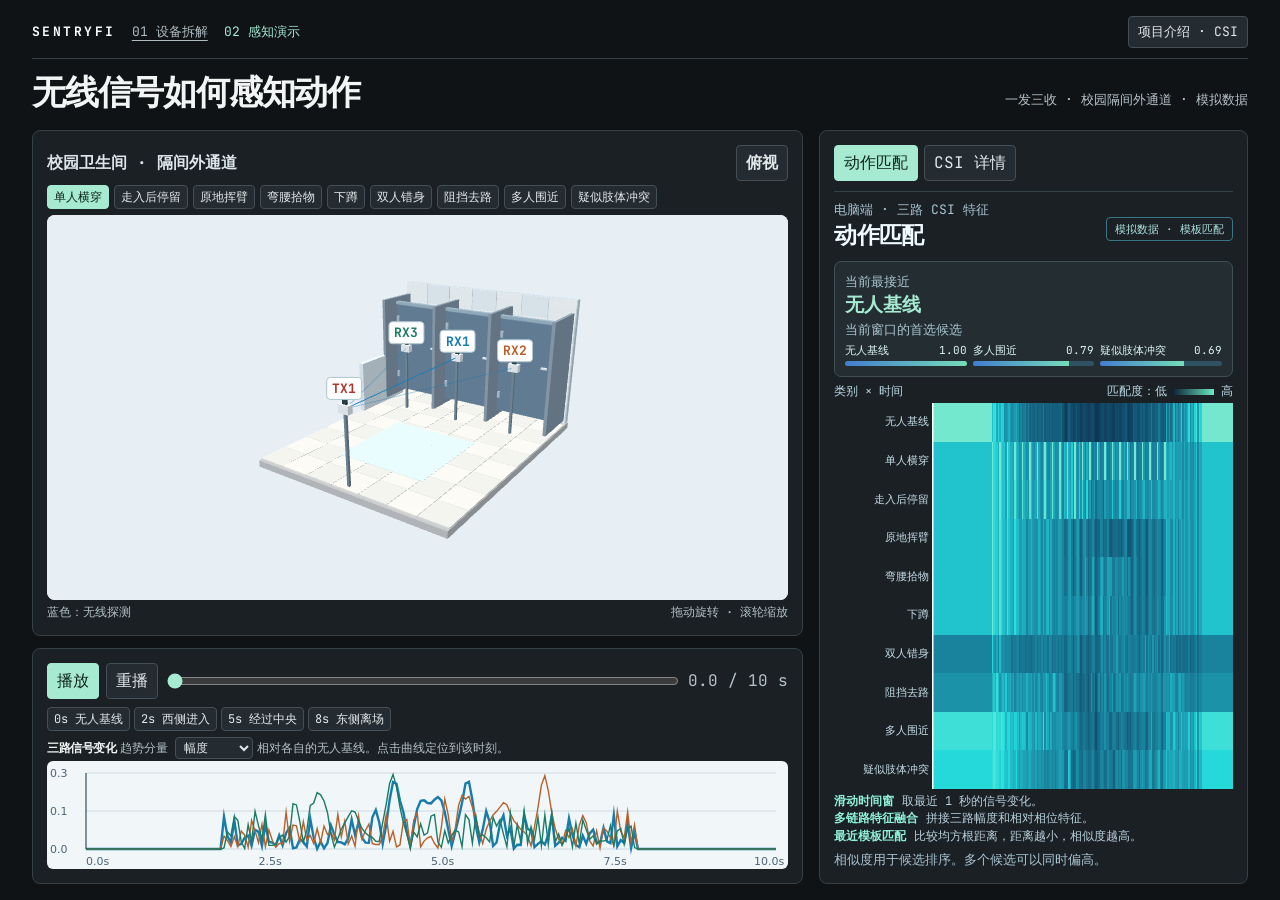
==== csi-scene.html @ c69529d5 "Redesign CSI simulation as a graphite instrument workspace" ====
<!doctype html>
<html lang="en">
<head>
<meta charset="utf-8">
<meta name="viewport" content="width=device-width,initial-scale=1,viewport-fit=cover">
<title>SENTRYFI · CSI 感知实验</title>
<style>
@font-face{font-family:'JetBrains Mono';font-weight:400;font-style:normal;font-display:block;src:url([data-uri]) format('woff2');}
@font-face{font-family:'JetBrains Mono';font-weight:600;font-style:normal;font-display:block;src:url([data-uri]) format('woff2');}
@font-face{font-family:'JetBrains Mono';font-weight:700;font-style:normal;font-display:block;src:url([data-uri]) format('woff2');}
@font-face{font-family:'Inter';font-weight:100 900;font-style:normal;font-display:block;src:url([data-uri]) format('woff2');}
/* HUD chrome shared by every sim. 1rem = 10px at the 1080x1350 reference
   size; runtime sets html font-size from the viewport so it scales. */

:root {
  --bg: #09090a;
  --fg: #ece6d6;
  --dim: rgba(236, 230, 214, 0.64);
  --mute: rgba(236, 230, 214, 0.38);
  --faint: rgba(236, 230, 214, 0.16);
  --line: rgba(236, 230, 214, 0.14);
  --panel: rgba(9, 9, 10, 0.9);
  --accent: #f2b632;
  --top: 13.4rem;
  --bot: 30.5rem;
}
:root[data-theme='light'] {
  --bg: #f3f2ee;
  --fg: #151515;
  --dim: rgba(21, 21, 21, 0.66);
  --mute: rgba(21, 21, 21, 0.42);
  --faint: rgba(21, 21, 21, 0.16);
  --line: rgba(21, 21, 21, 0.16);
  --panel: rgba(243, 242, 238, 0.93);
}

* { box-sizing: border-box; }
html, body { margin: 0; height: 100%; background: var(--bg); overflow: hidden; }
#app {
  position: fixed; inset: 0; color: var(--fg);
  font-family: 'JetBrains Mono', ui-monospace, monospace;
  font-variant-ligatures: none; -webkit-font-smoothing: antialiased;
}
#gl { position: absolute; inset: 0; width: 100%; height: 100%; display: block; }
.hud { position: absolute; inset: 0; pointer-events: none; }
.hud.hidden { display: none; }
.accent { color: var(--accent); }

/* header */
.hdr {
  position: absolute; left: 0; right: 0; top: 0; height: var(--top);
  padding: 2.4rem 2.8rem 0;
  background: linear-gradient(var(--bg) 0%, var(--bg) 78%, transparent 100%);
}
.row { display: flex; align-items: baseline; white-space: nowrap; }
.row1 { gap: 5.6rem; }
.title { display: flex; align-items: center; gap: 1.3rem; font-size: 3.6rem; font-weight: 600; letter-spacing: 0.04em; }
.title .bar { display: inline-block; width: 0.75rem; height: 3.6rem; background: var(--accent); }
.sub { font-size: 1.75rem; color: var(--dim); letter-spacing: 0.08em; }
.right { margin-left: auto; font-size: 1.6rem; color: var(--dim); letter-spacing: 0.1em; }
.row2 { margin-top: 2rem; font-size: 1.95rem; }
.row2 .stage { width: 21rem; letter-spacing: 0.05em; }
.row2 .cmd { color: var(--fg); }
.row2 .time { margin-left: auto; letter-spacing: 0.05em; }
.prog { position: absolute; left: 2.8rem; right: 2.8rem; bottom: 1.2rem; height: 0.35rem; }
.prog i { position: absolute; left: 0; top: 0; bottom: 0; background: var(--accent); }

/* viewport overlays */
.ann { position: absolute; inset: 0; overflow: hidden; }
.ann div {
  position: absolute; transform: translate(1.4rem, -50%); white-space: nowrap;
  font-size: 1.7rem; letter-spacing: 0.04em; color: var(--fg);
  text-shadow: 0 0 0.6rem var(--bg), 0 0 1.2rem var(--bg);
}
.ann div.a { color: var(--accent); }
.ann div.box {
  padding: 0.8rem 1.1rem; border: 1px solid var(--line); background: var(--panel);
  text-shadow: none; line-height: 1.45; font-size: 1.55rem;
}
.ann div.box b { color: var(--accent); font-weight: 600; }
.wm {
  position: absolute; right: 3rem; bottom: calc(var(--bot) + 1.6rem);
  font-size: 2.3rem; letter-spacing: 0.06em; color: var(--fg); opacity: 0.3;
}

/* bottom panel */
.bot {
  position: absolute; left: 0; right: 0; bottom: 0; height: var(--bot);
  display: flex; border-top: 1px solid var(--line); background: var(--panel);
  padding: 2rem 2.8rem 1.6rem;
}
.term { flex: 1; min-width: 0; display: flex; flex-direction: column; padding-right: 2.6rem; }
.thead { display: flex; align-items: baseline; gap: 2.4rem; font-size: 1.75rem; white-space: nowrap; }
.thead .host { font-size: 2.1rem; }
.thead .path { color: var(--dim); }
.thead .status { margin-left: auto; font-size: 1.5rem; letter-spacing: 0.1em; display: flex; align-items: center; gap: 0.9rem; }
.thead .status i { width: 1rem; height: 1rem; border-radius: 50%; background: var(--accent); display: inline-block; }
.prompt { margin-top: 1.9rem; font-size: 2.2rem; white-space: nowrap; overflow: hidden; }
.logs { margin-top: 1.1rem; font-size: 1.85rem; line-height: 1.52; flex: 1; overflow: hidden; }
.logs div { white-space: nowrap; overflow: hidden; text-overflow: clip; }
.logs .ln { color: var(--mute); display: inline-block; width: 6.4rem; }
.logs .hl { color: var(--accent); }
.caret { display: inline-block; width: 0.95em; height: 1.05em; vertical-align: -0.15em; background: var(--accent); margin-left: 0.15em; }
.tfoot { font-size: 1.35rem; color: var(--mute); white-space: nowrap; letter-spacing: 0.04em; }
.side {
  width: 31%; border-left: 1px solid var(--line); padding-left: 2.2rem;
  display: flex; flex-direction: column;
}
.shead { font-size: 1.45rem; letter-spacing: 0.12em; }
.mini { width: 100%; flex: 1; min-height: 0; display: block; margin: 0.8rem 0; }
.stats { display: grid; grid-template-columns: 1fr 1fr; gap: 0.5rem 1.4rem; font-size: 1.35rem; color: var(--mute); }
.stats b { display: block; font-size: 2rem; color: var(--fg); font-weight: 600; letter-spacing: 0.02em; }
.sfoot { margin-top: 0.8rem; font-size: 1.3rem; color: var(--mute); letter-spacing: 0.05em; }
.baseline { position: absolute; left: 2.8rem; right: 2.8rem; bottom: 0.9rem; height: 0.25rem; background: var(--line); }
.baseline i { position: absolute; left: 0; top: 0; bottom: 0; background: var(--accent); }

/* director layers */
.dir-glitch { position: absolute; inset: 0; width: 100%; height: 100%; pointer-events: none; }
.dir-flash {
  position: absolute; inset: 0; pointer-events: none; opacity: 0; mix-blend-mode: screen;
  background: radial-gradient(ellipse 75% 55% at 50% 45%, var(--accent) 0%, transparent 70%), rgba(255,255,255,0.18);
}
.dir-story {
  position: absolute; left: 0; right: 0; top: 0; bottom: 0; pointer-events: none;
  display: flex; align-items: flex-end; justify-content: center; padding: 0 4.5rem 6rem; opacity: 0;
}
.cap { text-align: center; max-width: 96rem; position: relative; }
.cap::before {
  content: ''; position: absolute; inset: -6rem -10rem; z-index: -1;
  background: radial-gradient(ellipse 50% 50% at 50% 55%, rgba(0,0,0,0.62) 0%, rgba(0,0,0,0) 100%);
}
:root[data-theme='light'] .cap::before { background: radial-gradient(ellipse 50% 50% at 50% 55%, rgba(243,242,238,0.8) 0%, rgba(243,242,238,0) 100%); }
.cap-main {
  font-family: 'Inter', 'Inter Variable', system-ui, sans-serif; font-weight: 800;
  font-size: 11.5rem; line-height: 0.98; letter-spacing: -0.035em; color: var(--fg);
  text-shadow: 0 0.4rem 2.4rem rgba(0,0,0,0.55);
}
.cap.num .cap-main { font-size: 15rem; font-variant-numeric: tabular-nums; letter-spacing: -0.045em; }
.cap-main .w { display: inline-block; transform-origin: 50% 70%; }
.cap-main .w.hl { background: var(--accent); color: #0a0a0a; padding: 0 0.14em; text-shadow: none; border-radius: 0.06em; }
.cap-sub {
  margin-top: 2rem; font-size: 2.7rem; letter-spacing: 0.08em; text-transform: uppercase;
  color: var(--fg); opacity: 0.85; min-height: 1.3em;
}
.cap-tag {
  display: inline-block; margin-bottom: 1.8rem; padding: 0.5rem 1.2rem; font-size: 2.2rem; letter-spacing: 0.12em;
  border: 1px solid var(--accent); color: var(--accent); background: rgba(0,0,0,0.5);
}

:root{color-scheme:light;background:#eef3f7}
*{box-sizing:border-box}
body{margin:0;background:#eef3f7;color:#142e44;font:16px/1.5 system-ui,sans-serif}
main{max-width:1260px;margin:auto;padding:24px clamp(12px,3vw,32px) 40px}
main header{display:flex;gap:16px;align-items:center;color:#1a516d;border-bottom:1px solid #c6d4de;padding-bottom:12px}
main header a{color:#1a516d;text-underline-offset:4px}
main h1{margin:15px 0 3px;font:750 clamp(29px,5vw,48px)/1.16 system-ui,sans-serif;color:#142e44}
main h2{font:700 17px/1.4 system-ui,sans-serif;margin:0 0 6px;color:#142e44}
main p{font:inherit;margin:0 0 8px;color:#415e73}
main button,main select{font:inherit;color:#174458;background:#f9fcfe;border:1px solid #a6bcc9;border-radius:6px;padding:5px 9px;cursor:pointer}
main button[aria-pressed=true]{background:#133c56;color:white;border-color:#133c56}
main :focus-visible{outline:2px solid #096d93;outline-offset:2px}
.toolbar,#beats{display:flex;flex-wrap:wrap;gap:7px;align-items:center}
.workspace{margin-top:14px}
.workspace{display:grid;grid-template-columns:minmax(0,1.9fr) minmax(260px,1fr);gap:12px}
main section,main aside{padding:12px;background:#fff;border:1px solid #c6d4de;border-radius:10px;min-width:0}
main aside .rule{border-top:1px solid #ccd9e2;margin:12px 0}
.stage{position:relative;margin-top:8px;background:#e7eef4;border-radius:8px;overflow:hidden}
#scene{display:block;width:100%;height:clamp(310px,47vh,500px);touch-action:none}
#labels{position:absolute;inset:0;pointer-events:none}
#labels div{position:absolute;background:#fff;border:1px solid #aec5cf;border-radius:4px;font-weight:750;padding:1px 5px;font-size:13px;white-space:nowrap}
.legend{display:flex;justify-content:space-between;flex-wrap:wrap;gap:4px;color:#416074;font-size:14px;margin-top:6px}
#links{display:flex;flex-wrap:wrap;gap:5px;margin:10px 0 14px}
#links button{border-left:4px solid var(--lane)}
.chart{display:block;width:100%;height:119px;background:#f1f6f8;border-radius:6px;margin-top:6px}
.timeline{margin-top:12px}.timeline #trend{height:145px}
#seek{flex:1;min-width:115px;accent-color:#196080}
#beats{margin:8px 0 10px}#beats button{font-size:13px}
#time{font-variant-numeric:tabular-nums;min-width:89px;color:#244657}
@media(max-width:760px){.workspace{grid-template-columns:1fr}#scene{height:340px}}



main label{color:#244657}

.scene-top{justify-content:space-between;color:#244657;font-weight:700}
#action{display:flex;gap:5px;flex-wrap:wrap;margin:8px 0}
#action button{font-size:14px;padding:4px 8px}
.receiving{padding:9px 10px;background:#edf3f7;border:1px solid #cfdae4;border-radius:7px;margin-bottom:12px}
.receiving.forwarding{background:#fcf2e9;border-color:#d89d76}
.wifi-flow,#inbox{display:flex;gap:6px;align-items:center;flex-wrap:wrap}
.wifi-flow{font-size:13px;color:#294752;font-weight:700;margin:5px 0}
.receiving p{font-size:13px;margin:5px 0}
.incoming{border-left:3px solid var(--lane);background:white;border-radius:4px;padding:2px 5px;color:#244657;font-size:12px}
.incoming.arriving{background:#ffd7b8}

main .carrier-note{font-size:13px}

main .match{margin-top:12px;background:#10283b;color:#dcf5f5;border-color:#1d4661;padding:16px}
main .match h2{color:#f0fbff;font-size:23px}main .match p{color:#a9c5d2;font-size:13px}
.match-heading,.match-map-head{display:flex;justify-content:space-between;align-items:center;gap:10px;flex-wrap:wrap}
.match-heading>span{font-size:13px;color:#aee2e0;border:1px solid #397487;padding:3px 8px;border-radius:4px}
.match-layout{display:grid;grid-template-columns:minmax(190px,.65fr) minmax(0,1.5fr);gap:15px;margin-top:10px}
.match-summary{background:#16364a;border:1px solid #30576d;padding:11px;border-radius:7px}
.match-summary strong{font-size:clamp(20px,3vw,28px);color:#8ef0d7}
.match-bar{display:grid;grid-template-columns:1fr auto;gap:2px 8px;margin-top:9px;font-size:13px}
.match-bar>div{grid-column:1/-1;height:5px;background:#305265;border-radius:4px;overflow:hidden}
.match-bar i{display:block;height:100%;background:linear-gradient(90deg,#427dcf,#74ddb9)}
.match-map{display:grid;grid-template-columns:95px minmax(0,1fr);grid-template-rows:auto 210px;gap:5px;font-size:12px}
.match-map-head{grid-column:1/-1;color:#bcdce6}
.match-map-head i{display:inline-block;width:40px;height:6px;background:linear-gradient(90deg,#10283b,#6beac1)}
#matchLabels{display:grid;grid-template-rows:repeat(10,1fr);text-align:right;align-items:center;color:#c4dce5}
#matchHeat{display:block;width:100%;height:210px;background:#102438;cursor:crosshair}
main .match-note{margin:10px 0 0}
@media(max-width:760px){.match-layout{grid-template-columns:1fr}}

html,body,#app{height:auto;overflow:visible}body{overflow-y:auto}

#app{position:static}

.analysis-tabs{display:flex;gap:6px;margin-bottom:8px}
.analysis-column [hidden]{display:none}
.scene-column{display:grid;gap:8px;min-width:0}
main .match{margin-top:0}
.algorithm{display:grid;gap:5px;margin:9px 0 0}
.algorithm div{display:flex;flex-wrap:wrap;gap:4px 8px}
.algorithm dt{font-weight:750;color:#8ef0d7}
.algorithm dd{margin:0;color:#b9d1dc}
.algorithm,.match-note{font-size:12px}
@media(min-width:761px){
  main{height:100vh;max-width:1440px;padding:10px clamp(10px,2.3vw,28px);display:grid;grid-template-rows:auto auto minmax(0,1fr)}
  main header{padding-bottom:5px}
  .page-title{display:flex;align-items:baseline;gap:12px;flex-wrap:wrap;padding:4px 0}
  main h1{font-size:clamp(22px,3vw,34px);margin:0}
  .page-title p{font-size:13px;margin:0}
  .workspace{margin-top:4px;min-height:0;grid-template-columns:minmax(0,1.75fr) minmax(300px,1fr);gap:8px}
  .scene-column{grid-template-rows:minmax(0,1fr) auto;min-height:0}
  .scene-card{display:flex;flex-direction:column;min-height:0}
  .stage{flex:1 1 0;min-height:0;margin-top:2px}
  #scene{height:100%}
  main section,main aside{padding:8px}
  .analysis-column{display:flex;flex-direction:column;min-height:0}
  .analysis-tabs{flex:none}
  main .match{display:flex;flex:1;flex-direction:column;min-height:0;padding:9px}
  .match-heading>span{font-size:11px}
  .match-layout{grid-template-columns:1fr;grid-template-rows:auto minmax(0,1fr);gap:5px;flex:1;min-height:0;margin-top:3px}
  .match-summary{padding:5px 8px}
  .match-summary strong{font-size:19px}
  .match-summary p,.match-heading p{margin:0}
  #matchBars{display:grid;grid-template-columns:repeat(3,minmax(0,1fr));gap:6px}
  .match-bar{font-size:11px;margin-top:3px}
  .match-map{grid-template-rows:auto minmax(0,1fr);gap:3px}
  #matchHeat{height:100%;min-height:0}
  #matchLabels{font-size:11px;line-height:1}
  .algorithm{gap:2px;margin-top:5px}
  .algorithm div{line-height:1.3}
  main .match-note{font-size:11px;margin-top:5px}
  .timeline{margin:0}
  .timeline #trend{height:clamp(65px,12vh,120px);margin-top:2px}
  .timeline h2,.timeline label,.timeline p{display:inline;font-size:12px;margin-right:4px}
  .timeline select{padding:1px 4px}
  #beats{margin:4px 0;gap:4px}
  #beats button,#action button{font-size:12px;padding:2px 6px}
  #action{margin:4px 0}
  .legend{font-size:12px;margin-top:3px}
}

#openIntro{margin-left:auto}
#projectIntro{color:#142e44;background:#f9fcfe;border:1px solid #a6bcc9;border-radius:12px;padding:18px;width:min(630px,calc(100% - 24px));max-height:calc(100dvh - 28px);overflow:auto}
#projectIntro::backdrop{background:#10283bb0}
.intro-head{display:flex;align-items:center;justify-content:space-between;gap:12px;margin-bottom:8px}
#projectIntro h3{font-size:16px;margin:12px 0 4px}
#projectIntro ol{padding-left:22px;margin:4px 0}
#projectIntro .intro-note{margin:12px 0 0;padding:8px;background:#e7f1f5;border-radius:5px;font-size:14px}


/* Instrument workspace */
:root, body { background:#101316; color-scheme:dark }
#app { color:#e7ecee }
main { --edge:#354047; --surface:#1b2025; --signal:#a5ead1 }
main header { color:var(--signal); border-color:var(--edge); flex-wrap:wrap; font-size:13px }
main header::before { content:"SENTRYFI"; font-weight:800; letter-spacing:.19em; color:white }
main header a { color:#afbbc1 }
main h1, main h2 { color:#f3f5f5; letter-spacing:-.035em }
main p, main label, .legend, #time { color:#b4c2c8 }
main section, main aside, main .match { background:var(--surface); border-color:var(--edge); border-radius:8px }
main button,main select { background:#252c31; color:#e2e9eb; border-color:#434e55; border-radius:4px }
main button:hover { border-color:#94b5af }
main button[aria-pressed=true],#play { background:var(--signal); color:#10241e; border-color:var(--signal) }
main :focus-visible { outline-color:var(--signal) }
#seek { accent-color:var(--signal) }
.scene-top { color:#dce5e9 }
#labels div { color:#142e44 }
.match-summary { background:#242e32; border-color:#405052 }
.match-summary strong { color:var(--signal) }
.analysis-tabs { padding-bottom:10px; border-bottom:1px solid var(--edge) }
main .match { border:0; padding:0 }
.receiving, .receiving.forwarding, #projectIntro { color-scheme:light }
.receiving p,#projectIntro h2,#projectIntro p { color:#284052 }
.timeline .toolbar { margin-bottom:8px }
@media(min-width:761px){
 main { max-width:1580px; padding:16px clamp(16px,2.5vw,44px); min-height:770px }
 main header { padding-bottom:10px }
 .page-title { justify-content:space-between; padding:14px 0 }
 .workspace { grid-template-columns:minmax(0,1.8fr) minmax(310px,1fr); gap:16px }
 .scene-column { gap:12px }
 main section, main aside { padding:14px }
 .analysis-column { overflow:auto }
 .match-summary { padding:10px }
}
@media(max-width:760px){
 main { padding:16px 12px 32px }
 main header { gap:10px }
 .page-title { margin:20px 0 }
 .workspace { gap:14px }
}
</style>
</head>
<body>
<div id="app"></div>
<script type="module">
var Qn={LEFT:0,MIDDLE:1,RIGHT:2,ROTATE:0,DOLLY:1,PAN:2},ti={ROTATE:0,PAN:1,DOLLY_PAN:2,DOLLY_ROTATE:3},mc=0,Oo=1,gc=2;var Os=1,_c=2,Qi=3,ei=0,Be=1,bn=2,Tn=0,ts=1,Bo=2,zo=3,ko=4,xc=5;var xi=100,vc=101,yc=102,Mc=103,Sc=104,bc=200,Tc=201,Ec=202,Ac=203,Vo=204,Go=205,wc=206,Cc=207,Rc=208,Pc=209,Ic=210,Lc=211,Dc=212,Nc=213,Uc=214,Er=0,Ar=1,wr=2,Gi=3,Cr=4,Rr=5,Pr=6,Ir=7,Ho=0,Fc=1,Oc=2,pn=0,Wo=1,Xo=2,qo=3,Yo=4,Zo=5,Jo=6,Ko=7;var $o=300,ni=301,vi=302,sa=303,ra=304,Bs=306,Lr=1e3,Mn=1001,Dr=1002,be=1003,Bc=1004;var zs=1005;var Ae=1006,aa=1007;var ii=1008;var We=1009,jo=1010,Qo=1011,es=1012,oa=1013,mn=1014,gn=1015,_n=1016,la=1017,ca=1018,ns=1020,tl=35902,el=35899,nl=1021,il=1022,an=1023,Sn=1026,si=1027,sl=1028,ha=1029,ri=1030,ua=1031;var da=1033,ks=33776,Vs=33777,Gs=33778,Hs=33779,fa=35840,pa=35841,ma=35842,ga=35843,_a=36196,xa=37492,va=37496,ya=37488,Ma=37489,Ws=37490,Sa=37491,ba=37808,Ta=37809,Ea=37810,Aa=37811,wa=37812,Ca=37813,Ra=37814,Pa=37815,Ia=37816,La=37817,Da=37818,Na=37819,Ua=37820,Fa=37821,Oa=36492,Ba=36494,za=36495,ka=36283,Va=36284,Xs=36285,Ga=36286;var _s=2300,Nr=2301,br=2302,Po=2303,Io=2400,Lo=2401,Do=2402;var zc=3200;var Ha=0,kc=1,Fn="",Ze="srgb",xs="srgb-linear",vs="linear",Kt="srgb";var Tr=7680;var Vc=519,Gc=512,Hc=513,Wc=514,Wa=515,Xc=516,qc=517,Xa=518,Yc=519,Zc=35044;var rl="300 es",dn=2e3,Hi=2001;function iu(i){for(let t=i.length-1;t>=0;--t)if(i[t]>=65535)return!0;return!1}function su(i){return ArrayBuffer.isView(i)&&!(i instanceof DataView)}function ys(i){return document.createElementNS("http://www.w3.org/1999/xhtml",i)}function Jc(){let i=ys("canvas");return i.style.display="block",i}var Xl={},Wi=null;function al(...i){let t="THREE."+i.shift();Wi?Wi("log",t,...i):console.log(t,...i)}function Kc(i){let t=i[0];if(typeof t=="string"&&t.startsWith("TSL:")){let e=i[1];e&&e.isStackTrace?i[0]+=" "+e.getLocation():i[1]='Stack trace not available. Enable "THREE.Node.captureStackTrace" to capture stack traces.'}return i}function Ct(...i){i=Kc(i);let t="THREE."+i.shift();if(Wi)Wi("warn",t,...i);else{let e=i[0];e&&e.isStackTrace?console.warn(e.getError(t)):console.warn(t,...i)}}function Rt(...i){i=Kc(i);let t="THREE."+i.shift();if(Wi)Wi("error",t,...i);else{let e=i[0];e&&e.isStackTrace?console.error(e.getError(t)):console.error(t,...i)}}function fi(...i){let t=i.join(" ");t in Xl||(Xl[t]=!0,Ct(...i))}function $c(i,t,e){return new Promise(function(n,s){function r(){switch(i.clientWaitSync(t,i.SYNC_FLUSH_COMMANDS_BIT,0)){case i.WAIT_FAILED:s();break;case i.TIMEOUT_EXPIRED:setTimeout(r,e);break;default:n()}}setTimeout(r,e)})}var jc={[Er]:Ar,[wr]:Pr,[Cr]:Ir,[Gi]:Rr,[Ar]:Er,[Pr]:wr,[Ir]:Cr,[Rr]:Gi},fn=class{addEventListener(t,e){this._listeners===void 0&&(this._listeners={});let n=this._listeners;n[t]===void 0&&(n[t]=[]),n[t].indexOf(e)===-1&&n[t].push(e)}hasEventListener(t,e){let n=this._listeners;return n===void 0?!1:n[t]!==void 0&&n[t].indexOf(e)!==-1}removeEventListener(t,e){let n=this._listeners;if(n===void 0)return;let s=n[t];if(s!==void 0){let r=s.indexOf(e);r!==-1&&s.splice(r,1)}}dispatchEvent(t){let e=this._listeners;if(e===void 0)return;let n=e[t.type];if(n!==void 0){t.target=this;let s=n.slice(0);for(let r=0,a=s.length;r<a;r++)s[r].call(this,t);t.target=null}}},Pe=["00","01","02","03","04","05","06","07","08","09","0a","0b","0c","0d","0e","0f","10","11","12","13","14","15","16","17","18","19","1a","1b","1c","1d","1e","1f","20","21","22","23","24","25","26","27","28","29","2a","2b","2c","2d","2e","2f","30","31","32","33","34","35","36","37","38","39","3a","3b","3c","3d","3e","3f","40","41","42","43","44","45","46","47","48","49","4a","4b","4c","4d","4e","4f","50","51","52","53","54","55","56","57","58","59","5a","5b","5c","5d","5e","5f","60","61","62","63","64","65","66","67","68","69","6a","6b","6c","6d","6e","6f","70","71","72","73","74","75","76","77","78","79","7a","7b","7c","7d","7e","7f","80","81","82","83","84","85","86","87","88","89","8a","8b","8c","8d","8e","8f","90","91","92","93","94","95","96","97","98","99","9a","9b","9c","9d","9e","9f","a0","a1","a2","a3","a4","a5","a6","a7","a8","a9","aa","ab","ac","ad","ae","af","b0","b1","b2","b3","b4","b5","b6","b7","b8","b9","ba","bb","bc","bd","be","bf","c0","c1","c2","c3","c4","c5","c6","c7","c8","c9","ca","cb","cc","cd","ce","cf","d0","d1","d2","d3","d4","d5","d6","d7","d8","d9","da","db","dc","dd","de","df","e0","e1","e2","e3","e4","e5","e6","e7","e8","e9","ea","eb","ec","ed","ee","ef","f0","f1","f2","f3","f4","f5","f6","f7","f8","f9","fa","fb","fc","fd","fe","ff"],ql=1234567,ms=Math.PI/180,Xi=180/Math.PI;function is(){let i=Math.random()*4294967295|0,t=Math.random()*4294967295|0,e=Math.random()*4294967295|0,n=Math.random()*4294967295|0;return(Pe[i&255]+Pe[i>>8&255]+Pe[i>>16&255]+Pe[i>>24&255]+"-"+Pe[t&255]+Pe[t>>8&255]+"-"+Pe[t>>16&15|64]+Pe[t>>24&255]+"-"+Pe[e&63|128]+Pe[e>>8&255]+"-"+Pe[e>>16&255]+Pe[e>>24&255]+Pe[n&255]+Pe[n>>8&255]+Pe[n>>16&255]+Pe[n>>24&255]).toLowerCase()}function zt(i,t,e){return Math.max(t,Math.min(e,i))}function ol(i,t){return(i%t+t)%t}function ru(i,t,e,n,s){return n+(i-t)*(s-n)/(e-t)}function au(i,t,e){return i!==t?(e-i)/(t-i):0}function gs(i,t,e){return(1-e)*i+e*t}function ou(i,t,e,n){return gs(i,t,1-Math.exp(-e*n))}function lu(i,t=1){return t-Math.abs(ol(i,t*2)-t)}function cu(i,t,e){return i<=t?0:i>=e?1:(i=(i-t)/(e-t),i*i*(3-2*i))}function hu(i,t,e){return i<=t?0:i>=e?1:(i=(i-t)/(e-t),i*i*i*(i*(i*6-15)+10))}function uu(i,t){return i+Math.floor(Math.random()*(t-i+1))}function du(i,t){return i+Math.random()*(t-i)}function fu(i){return i*(.5-Math.random())}function pu(i){i!==void 0&&(ql=i);let t=ql+=1831565813;return t=Math.imul(t^t>>>15,t|1),t^=t+Math.imul(t^t>>>7,t|61),((t^t>>>14)>>>0)/4294967296}function mu(i){return i*ms}function gu(i){return i*Xi}function _u(i){return i>0&&Number.isInteger(i)&&2**Math.round(Math.log2(i))===i}function xu(i){return Math.pow(2,Math.ceil(Math.log(i)/Math.LN2))}function vu(i){return Math.pow(2,Math.floor(Math.log(i)/Math.LN2))}function yu(i,t,e,n,s){let r=Math.cos,a=Math.sin,o=r(e/2),l=a(e/2),c=r((t+n)/2),u=a((t+n)/2),f=r((t-n)/2),h=a((t-n)/2),p=r((n-t)/2),_=a((n-t)/2);switch(s){case"XYX":i.set(o*u,l*f,l*h,o*c);break;case"YZY":i.set(l*h,o*u,l*f,o*c);break;case"ZXZ":i.set(l*f,l*h,o*u,o*c);break;case"XZX":i.set(o*u,l*_,l*p,o*c);break;case"YXY":i.set(l*p,o*u,l*_,o*c);break;case"ZYZ":i.set(l*_,l*p,o*u,o*c);break;default:Ct("MathUtils: .setQuaternionFromProperEuler() encountered an unknown order: "+s)}}function ki(i,t){switch(t.constructor){case Float32Array:return i;case Uint32Array:return i/4294967295;case Uint16Array:return i/65535;case Uint8Array:case Uint8ClampedArray:return i/255;case Int32Array:return Math.max(i/2147483647,-1);case Int16Array:return Math.max(i/32767,-1);case Int8Array:return Math.max(i/127,-1);default:throw new Error("THREE.MathUtils: Invalid component type.")}}function Oe(i,t){switch(t.constructor){case Float32Array:return i;case Uint32Array:return Math.round(i*4294967295);case Uint16Array:return Math.round(i*65535);case Uint8Array:case Uint8ClampedArray:return Math.round(i*255);case Int32Array:return Math.round(i*2147483647);case Int16Array:return Math.round(i*32767);case Int8Array:return Math.round(i*127);default:throw new Error("THREE.MathUtils: Invalid component type.")}}var ll={DEG2RAD:ms,RAD2DEG:Xi,generateUUID:is,clamp:zt,euclideanModulo:ol,mapLinear:ru,inverseLerp:au,lerp:gs,damp:ou,pingpong:lu,smoothstep:cu,smootherstep:hu,randInt:uu,randFloat:du,randFloatSpread:fu,seededRandom:pu,degToRad:mu,radToDeg:gu,isPowerOfTwo:_u,ceilPowerOfTwo:xu,floorPowerOfTwo:vu,setQuaternionFromProperEuler:yu,normalize:Oe,denormalize:ki},Pt=class i{static{i.prototype.isVector2=!0}constructor(t=0,e=0){this.x=t,this.y=e}get width(){return this.x}set width(t){this.x=t}get height(){return this.y}set height(t){this.y=t}set(t,e){return this.x=t,this.y=e,this}setScalar(t){return this.x=t,this.y=t,this}setX(t){return this.x=t,this}setY(t){return this.y=t,this}setComponent(t,e){switch(t){case 0:this.x=e;break;case 1:this.y=e;break;default:throw new Error("THREE.Vector2: index is out of range: "+t)}return this}getComponent(t){switch(t){case 0:return this.x;case 1:return this.y;default:throw new Error("THREE.Vector2: index is out of range: "+t)}}clone(){return new this.constructor(this.x,this.y)}copy(t){return this.x=t.x,this.y=t.y,this}add(t){return this.x+=t.x,this.y+=t.y,this}addScalar(t){return this.x+=t,this.y+=t,this}addVectors(t,e){return this.x=t.x+e.x,this.y=t.y+e.y,this}addScaledVector(t,e){return this.x+=t.x*e,this.y+=t.y*e,this}sub(t){return this.x-=t.x,this.y-=t.y,this}subScalar(t){return this.x-=t,this.y-=t,this}subVectors(t,e){return this.x=t.x-e.x,this.y=t.y-e.y,this}multiply(t){return this.x*=t.x,this.y*=t.y,this}multiplyScalar(t){return this.x*=t,this.y*=t,this}divide(t){return this.x/=t.x,this.y/=t.y,this}divideScalar(t){return this.multiplyScalar(1/t)}applyMatrix3(t){let e=this.x,n=this.y,s=t.elements;return this.x=s[0]*e+s[3]*n+s[6],this.y=s[1]*e+s[4]*n+s[7],this}min(t){return this.x=Math.min(this.x,t.x),this.y=Math.min(this.y,t.y),this}max(t){return this.x=Math.max(this.x,t.x),this.y=Math.max(this.y,t.y),this}clamp(t,e){return this.x=zt(this.x,t.x,e.x),this.y=zt(this.y,t.y,e.y),this}clampScalar(t,e){return this.x=zt(this.x,t,e),this.y=zt(this.y,t,e),this}clampLength(t,e){let n=this.length();return this.divideScalar(n||1).multiplyScalar(zt(n,t,e))}floor(){return this.x=Math.floor(this.x),this.y=Math.floor(this.y),this}ceil(){return this.x=Math.ceil(this.x),this.y=Math.ceil(this.y),this}round(){return this.x=Math.round(this.x),this.y=Math.round(this.y),this}roundToZero(){return this.x=Math.trunc(this.x),this.y=Math.trunc(this.y),this}negate(){return this.x=-this.x,this.y=-this.y,this}dot(t){return this.x*t.x+this.y*t.y}cross(t){return this.x*t.y-this.y*t.x}lengthSq(){return this.x*this.x+this.y*this.y}length(){return Math.sqrt(this.x*this.x+this.y*this.y)}manhattanLength(){return Math.abs(this.x)+Math.abs(this.y)}normalize(){return this.divideScalar(this.length()||1)}angle(){return Math.atan2(-this.y,-this.x)+Math.PI}angleTo(t){let e=Math.sqrt(this.lengthSq()*t.lengthSq());if(e===0)return Math.PI/2;let n=this.dot(t)/e;return Math.acos(zt(n,-1,1))}distanceTo(t){return Math.sqrt(this.distanceToSquared(t))}distanceToSquared(t){let e=this.x-t.x,n=this.y-t.y;return e*e+n*n}manhattanDistanceTo(t){return Math.abs(this.x-t.x)+Math.abs(this.y-t.y)}setLength(t){return this.normalize().multiplyScalar(t)}lerp(t,e){return this.x+=(t.x-this.x)*e,this.y+=(t.y-this.y)*e,this}lerpVectors(t,e,n){return this.x=t.x+(e.x-t.x)*n,this.y=t.y+(e.y-t.y)*n,this}equals(t){return t.x===this.x&&t.y===this.y}fromArray(t,e=0){return this.x=t[e],this.y=t[e+1],this}toArray(t=[],e=0){return t[e]=this.x,t[e+1]=this.y,t}fromBufferAttribute(t,e){return this.x=t.getX(e),this.y=t.getY(e),this}rotateAround(t,e){let n=Math.cos(e),s=Math.sin(e),r=this.x-t.x,a=this.y-t.y;return this.x=r*n-a*s+t.x,this.y=r*s+a*n+t.y,this}random(){return this.x=Math.random(),this.y=Math.random(),this}*[Symbol.iterator](){yield this.x,yield this.y}},Ke=class{constructor(t=0,e=0,n=0,s=1){this.isQuaternion=!0,this._x=t,this._y=e,this._z=n,this._w=s}static slerpFlat(t,e,n,s,r,a,o){let l=n[s+0],c=n[s+1],u=n[s+2],f=n[s+3],h=r[a+0],p=r[a+1],_=r[a+2],y=r[a+3];if(f!==y||l!==h||c!==p||u!==_){let g=l*h+c*p+u*_+f*y;g<0&&(h=-h,p=-p,_=-_,y=-y,g=-g);let d=1-o;if(g<.9995){let A=Math.acos(g),P=Math.sin(A);d=Math.sin(d*A)/P,o=Math.sin(o*A)/P,l=l*d+h*o,c=c*d+p*o,u=u*d+_*o,f=f*d+y*o}else{l=l*d+h*o,c=c*d+p*o,u=u*d+_*o,f=f*d+y*o;let A=1/Math.sqrt(l*l+c*c+u*u+f*f);l*=A,c*=A,u*=A,f*=A}}t[e]=l,t[e+1]=c,t[e+2]=u,t[e+3]=f}static multiplyQuaternionsFlat(t,e,n,s,r,a){let o=n[s],l=n[s+1],c=n[s+2],u=n[s+3],f=r[a],h=r[a+1],p=r[a+2],_=r[a+3];return t[e]=o*_+u*f+l*p-c*h,t[e+1]=l*_+u*h+c*f-o*p,t[e+2]=c*_+u*p+o*h-l*f,t[e+3]=u*_-o*f-l*h-c*p,t}get x(){return this._x}set x(t){this._x=t,this._onChangeCallback()}get y(){return this._y}set y(t){this._y=t,this._onChangeCallback()}get z(){return this._z}set z(t){this._z=t,this._onChangeCallback()}get w(){return this._w}set w(t){this._w=t,this._onChangeCallback()}set(t,e,n,s){return this._x=t,this._y=e,this._z=n,this._w=s,this._onChangeCallback(),this}clone(){return new this.constructor(this._x,this._y,this._z,this._w)}copy(t){return this._x=t.x,this._y=t.y,this._z=t.z,this._w=t.w,this._onChangeCallback(),this}setFromEuler(t,e=!0){let n=t._x,s=t._y,r=t._z,a=t._order,o=Math.cos,l=Math.sin,c=o(n/2),u=o(s/2),f=o(r/2),h=l(n/2),p=l(s/2),_=l(r/2);switch(a){case"XYZ":this._x=h*u*f+c*p*_,this._y=c*p*f-h*u*_,this._z=c*u*_+h*p*f,this._w=c*u*f-h*p*_;break;case"YXZ":this._x=h*u*f+c*p*_,this._y=c*p*f-h*u*_,this._z=c*u*_-h*p*f,this._w=c*u*f+h*p*_;break;case"ZXY":this._x=h*u*f-c*p*_,this._y=c*p*f+h*u*_,this._z=c*u*_+h*p*f,this._w=c*u*f-h*p*_;break;case"ZYX":this._x=h*u*f-c*p*_,this._y=c*p*f+h*u*_,this._z=c*u*_-h*p*f,this._w=c*u*f+h*p*_;break;case"YZX":this._x=h*u*f+c*p*_,this._y=c*p*f+h*u*_,this._z=c*u*_-h*p*f,this._w=c*u*f-h*p*_;break;case"XZY":this._x=h*u*f-c*p*_,this._y=c*p*f-h*u*_,this._z=c*u*_+h*p*f,this._w=c*u*f+h*p*_;break;default:Ct("Quaternion: .setFromEuler() encountered an unknown order: "+a)}return e===!0&&this._onChangeCallback(),this}setFromAxisAngle(t,e){let n=e/2,s=Math.sin(n);return this._x=t.x*s,this._y=t.y*s,this._z=t.z*s,this._w=Math.cos(n),this._onChangeCallback(),this}setFromRotationMatrix(t){let e=t.elements,n=e[0],s=e[4],r=e[8],a=e[1],o=e[5],l=e[9],c=e[2],u=e[6],f=e[10],h=n+o+f;if(h>0){let p=.5/Math.sqrt(h+1);this._w=.25/p,this._x=(u-l)*p,this._y=(r-c)*p,this._z=(a-s)*p}else if(n>o&&n>f){let p=2*Math.sqrt(1+n-o-f);this._w=(u-l)/p,this._x=.25*p,this._y=(s+a)/p,this._z=(r+c)/p}else if(o>f){let p=2*Math.sqrt(1+o-n-f);this._w=(r-c)/p,this._x=(s+a)/p,this._y=.25*p,this._z=(l+u)/p}else{let p=2*Math.sqrt(1+f-n-o);this._w=(a-s)/p,this._x=(r+c)/p,this._y=(l+u)/p,this._z=.25*p}return this._onChangeCallback(),this}setFromUnitVectors(t,e){let n=t.dot(e)+1;return n<1e-8?(n=0,Math.abs(t.x)>Math.abs(t.z)?(this._x=-t.y,this._y=t.x,this._z=0,this._w=n):(this._x=0,this._y=-t.z,this._z=t.y,this._w=n)):(this._x=t.y*e.z-t.z*e.y,this._y=t.z*e.x-t.x*e.z,this._z=t.x*e.y-t.y*e.x,this._w=n),this.normalize()}angleTo(t){return 2*Math.acos(Math.abs(zt(this.dot(t),-1,1)))}rotateTowards(t,e){let n=this.angleTo(t);if(n===0)return this;let s=Math.min(1,e/n);return this.slerp(t,s),this}identity(){return this.set(0,0,0,1)}invert(){return this.conjugate()}conjugate(){return this._x*=-1,this._y*=-1,this._z*=-1,this._onChangeCallback(),this}dot(t){return this._x*t._x+this._y*t._y+this._z*t._z+this._w*t._w}lengthSq(){return this._x*this._x+this._y*this._y+this._z*this._z+this._w*this._w}length(){return Math.sqrt(this._x*this._x+this._y*this._y+this._z*this._z+this._w*this._w)}normalize(){let t=this.length();return t===0?(this._x=0,this._y=0,this._z=0,this._w=1):(t=1/t,this._x=this._x*t,this._y=this._y*t,this._z=this._z*t,this._w=this._w*t),this._onChangeCallback(),this}multiply(t){return this.multiplyQuaternions(this,t)}premultiply(t){return this.multiplyQuaternions(t,this)}multiplyQuaternions(t,e){let n=t._x,s=t._y,r=t._z,a=t._w,o=e._x,l=e._y,c=e._z,u=e._w;return this._x=n*u+a*o+s*c-r*l,this._y=s*u+a*l+r*o-n*c,this._z=r*u+a*c+n*l-s*o,this._w=a*u-n*o-s*l-r*c,this._onChangeCallback(),this}slerp(t,e){let n=t._x,s=t._y,r=t._z,a=t._w,o=this.dot(t);o<0&&(n=-n,s=-s,r=-r,a=-a,o=-o);let l=1-e;if(o<.9995){let c=Math.acos(o),u=Math.sin(c);l=Math.sin(l*c)/u,e=Math.sin(e*c)/u,this._x=this._x*l+n*e,this._y=this._y*l+s*e,this._z=this._z*l+r*e,this._w=this._w*l+a*e,this._onChangeCallback()}else this._x=this._x*l+n*e,this._y=this._y*l+s*e,this._z=this._z*l+r*e,this._w=this._w*l+a*e,this.normalize();return this}slerpQuaternions(t,e,n){return this.copy(t).slerp(e,n)}random(){let t=2*Math.PI*Math.random(),e=2*Math.PI*Math.random(),n=Math.random(),s=Math.sqrt(1-n),r=Math.sqrt(n);return this.set(s*Math.sin(t),s*Math.cos(t),r*Math.sin(e),r*Math.cos(e))}equals(t){return t._x===this._x&&t._y===this._y&&t._z===this._z&&t._w===this._w}fromArray(t,e=0){return this._x=t[e],this._y=t[e+1],this._z=t[e+2],this._w=t[e+3],this._onChangeCallback(),this}toArray(t=[],e=0){return t[e]=this._x,t[e+1]=this._y,t[e+2]=this._z,t[e+3]=this._w,t}fromBufferAttribute(t,e){return this._x=t.getX(e),this._y=t.getY(e),this._z=t.getZ(e),this._w=t.getW(e),this._onChangeCallback(),this}toJSON(){return this.toArray()}_onChange(t){return this._onChangeCallback=t,this}_onChangeCallback(){}*[Symbol.iterator](){yield this._x,yield this._y,yield this._z,yield this._w}},U=class i{static{i.prototype.isVector3=!0}constructor(t=0,e=0,n=0){this.x=t,this.y=e,this.z=n}set(t,e,n){return n===void 0&&(n=this.z),this.x=t,this.y=e,this.z=n,this}setScalar(t){return this.x=t,this.y=t,this.z=t,this}setX(t){return this.x=t,this}setY(t){return this.y=t,this}setZ(t){return this.z=t,this}setComponent(t,e){switch(t){case 0:this.x=e;break;case 1:this.y=e;break;case 2:this.z=e;break;default:throw new Error("THREE.Vector3: index is out of range: "+t)}return this}getComponent(t){switch(t){case 0:return this.x;case 1:return this.y;case 2:return this.z;default:throw new Error("THREE.Vector3: index is out of range: "+t)}}clone(){return new this.constructor(this.x,this.y,this.z)}copy(t){return this.x=t.x,this.y=t.y,this.z=t.z,this}add(t){return this.x+=t.x,this.y+=t.y,this.z+=t.z,this}addScalar(t){return this.x+=t,this.y+=t,this.z+=t,this}addVectors(t,e){return this.x=t.x+e.x,this.y=t.y+e.y,this.z=t.z+e.z,this}addScaledVector(t,e){return this.x+=t.x*e,this.y+=t.y*e,this.z+=t.z*e,this}sub(t){return this.x-=t.x,this.y-=t.y,this.z-=t.z,this}subScalar(t){return this.x-=t,this.y-=t,this.z-=t,this}subVectors(t,e){return this.x=t.x-e.x,this.y=t.y-e.y,this.z=t.z-e.z,this}multiply(t){return this.x*=t.x,this.y*=t.y,this.z*=t.z,this}multiplyScalar(t){return this.x*=t,this.y*=t,this.z*=t,this}multiplyVectors(t,e){return this.x=t.x*e.x,this.y=t.y*e.y,this.z=t.z*e.z,this}applyEuler(t){return this.applyQuaternion(Yl.setFromEuler(t))}applyAxisAngle(t,e){return this.applyQuaternion(Yl.setFromAxisAngle(t,e))}applyMatrix3(t){let e=this.x,n=this.y,s=this.z,r=t.elements;return this.x=r[0]*e+r[3]*n+r[6]*s,this.y=r[1]*e+r[4]*n+r[7]*s,this.z=r[2]*e+r[5]*n+r[8]*s,this}applyNormalMatrix(t){return this.applyMatrix3(t).normalize()}applyMatrix4(t){let e=this.x,n=this.y,s=this.z,r=t.elements,a=1/(r[3]*e+r[7]*n+r[11]*s+r[15]);return this.x=(r[0]*e+r[4]*n+r[8]*s+r[12])*a,this.y=(r[1]*e+r[5]*n+r[9]*s+r[13])*a,this.z=(r[2]*e+r[6]*n+r[10]*s+r[14])*a,this}applyQuaternion(t){let e=this.x,n=this.y,s=this.z,r=t.x,a=t.y,o=t.z,l=t.w,c=2*(a*s-o*n),u=2*(o*e-r*s),f=2*(r*n-a*e);return this.x=e+l*c+a*f-o*u,this.y=n+l*u+o*c-r*f,this.z=s+l*f+r*u-a*c,this}project(t){return this.applyMatrix4(t.matrixWorldInverse).applyMatrix4(t.projectionMatrix)}unproject(t){return this.applyMatrix4(t.projectionMatrixInverse).applyMatrix4(t.matrixWorld)}transformDirection(t){let e=this.x,n=this.y,s=this.z,r=t.elements;return this.x=r[0]*e+r[4]*n+r[8]*s,this.y=r[1]*e+r[5]*n+r[9]*s,this.z=r[2]*e+r[6]*n+r[10]*s,this.normalize()}divide(t){return this.x/=t.x,this.y/=t.y,this.z/=t.z,this}divideScalar(t){return this.multiplyScalar(1/t)}min(t){return this.x=Math.min(this.x,t.x),this.y=Math.min(this.y,t.y),this.z=Math.min(this.z,t.z),this}max(t){return this.x=Math.max(this.x,t.x),this.y=Math.max(this.y,t.y),this.z=Math.max(this.z,t.z),this}clamp(t,e){return this.x=zt(this.x,t.x,e.x),this.y=zt(this.y,t.y,e.y),this.z=zt(this.z,t.z,e.z),this}clampScalar(t,e){return this.x=zt(this.x,t,e),this.y=zt(this.y,t,e),this.z=zt(this.z,t,e),this}clampLength(t,e){let n=this.length();return this.divideScalar(n||1).multiplyScalar(zt(n,t,e))}floor(){return this.x=Math.floor(this.x),this.y=Math.floor(this.y),this.z=Math.floor(this.z),this}ceil(){return this.x=Math.ceil(this.x),this.y=Math.ceil(this.y),this.z=Math.ceil(this.z),this}round(){return this.x=Math.round(this.x),this.y=Math.round(this.y),this.z=Math.round(this.z),this}roundToZero(){return this.x=Math.trunc(this.x),this.y=Math.trunc(this.y),this.z=Math.trunc(this.z),this}negate(){return this.x=-this.x,this.y=-this.y,this.z=-this.z,this}dot(t){return this.x*t.x+this.y*t.y+this.z*t.z}lengthSq(){return this.x*this.x+this.y*this.y+this.z*this.z}length(){return Math.sqrt(this.x*this.x+this.y*this.y+this.z*this.z)}manhattanLength(){return Math.abs(this.x)+Math.abs(this.y)+Math.abs(this.z)}normalize(){return this.divideScalar(this.length()||1)}setLength(t){return this.normalize().multiplyScalar(t)}lerp(t,e){return this.x+=(t.x-this.x)*e,this.y+=(t.y-this.y)*e,this.z+=(t.z-this.z)*e,this}lerpVectors(t,e,n){return this.x=t.x+(e.x-t.x)*n,this.y=t.y+(e.y-t.y)*n,this.z=t.z+(e.z-t.z)*n,this}cross(t){return this.crossVectors(this,t)}crossVectors(t,e){let n=t.x,s=t.y,r=t.z,a=e.x,o=e.y,l=e.z;return this.x=s*l-r*o,this.y=r*a-n*l,this.z=n*o-s*a,this}projectOnVector(t){let e=t.lengthSq();if(e===0)return this.set(0,0,0);let n=t.dot(this)/e;return this.copy(t).multiplyScalar(n)}projectOnPlane(t){return oo.copy(this).projectOnVector(t),this.sub(oo)}reflect(t){return this.sub(oo.copy(t).multiplyScalar(2*this.dot(t)))}angleTo(t){let e=Math.sqrt(this.lengthSq()*t.lengthSq());if(e===0)return Math.PI/2;let n=this.dot(t)/e;return Math.acos(zt(n,-1,1))}distanceTo(t){return Math.sqrt(this.distanceToSquared(t))}distanceToSquared(t){let e=this.x-t.x,n=this.y-t.y,s=this.z-t.z;return e*e+n*n+s*s}manhattanDistanceTo(t){return Math.abs(this.x-t.x)+Math.abs(this.y-t.y)+Math.abs(this.z-t.z)}setFromSpherical(t){return this.setFromSphericalCoords(t.radius,t.phi,t.theta)}setFromSphericalCoords(t,e,n){let s=Math.sin(e)*t;return this.x=s*Math.sin(n),this.y=Math.cos(e)*t,this.z=s*Math.cos(n),this}setFromCylindrical(t){return this.setFromCylindricalCoords(t.radius,t.theta,t.y)}setFromCylindricalCoords(t,e,n){return this.x=t*Math.sin(e),this.y=n,this.z=t*Math.cos(e),this}setFromMatrixPosition(t){let e=t.elements;return this.x=e[12],this.y=e[13],this.z=e[14],this}setFromMatrixScale(t){let e=this.setFromMatrixColumn(t,0).length(),n=this.setFromMatrixColumn(t,1).length(),s=this.setFromMatrixColumn(t,2).length();return this.x=e,this.y=n,this.z=s,this}setFromMatrixColumn(t,e){return this.fromArray(t.elements,e*4)}setFromMatrix3Column(t,e){return this.fromArray(t.elements,e*3)}setFromEuler(t){return this.x=t._x,this.y=t._y,this.z=t._z,this}setFromColor(t){return this.x=t.r,this.y=t.g,this.z=t.b,this}equals(t){return t.x===this.x&&t.y===this.y&&t.z===this.z}fromArray(t,e=0){return this.x=t[e],this.y=t[e+1],this.z=t[e+2],this}toArray(t=[],e=0){return t[e]=this.x,t[e+1]=this.y,t[e+2]=this.z,t}fromBufferAttribute(t,e){return this.x=t.getX(e),this.y=t.getY(e),this.z=t.getZ(e),this}random(){return this.x=Math.random(),this.y=Math.random(),this.z=Math.random(),this}randomDirection(){let t=Math.random()*Math.PI*2,e=Math.random()*2-1,n=Math.sqrt(1-e*e);return this.x=n*Math.cos(t),this.y=e,this.z=n*Math.sin(t),this}*[Symbol.iterator](){yield this.x,yield this.y,yield this.z}},oo=new U,Yl=new Ke,It=class i{static{i.prototype.isMatrix3=!0}constructor(t,e,n,s,r,a,o,l,c){this.elements=[1,0,0,0,1,0,0,0,1],t!==void 0&&this.set(t,e,n,s,r,a,o,l,c)}set(t,e,n,s,r,a,o,l,c){let u=this.elements;return u[0]=t,u[1]=s,u[2]=o,u[3]=e,u[4]=r,u[5]=l,u[6]=n,u[7]=a,u[8]=c,this}identity(){return this.set(1,0,0,0,1,0,0,0,1),this}copy(t){let e=this.elements,n=t.elements;return e[0]=n[0],e[1]=n[1],e[2]=n[2],e[3]=n[3],e[4]=n[4],e[5]=n[5],e[6]=n[6],e[7]=n[7],e[8]=n[8],this}extractBasis(t,e,n){return t.setFromMatrix3Column(this,0),e.setFromMatrix3Column(this,1),n.setFromMatrix3Column(this,2),this}setFromMatrix4(t){let e=t.elements;return this.set(e[0],e[4],e[8],e[1],e[5],e[9],e[2],e[6],e[10]),this}multiply(t){return this.multiplyMatrices(this,t)}premultiply(t){return this.multiplyMatrices(t,this)}multiplyMatrices(t,e){let n=t.elements,s=e.elements,r=this.elements,a=n[0],o=n[3],l=n[6],c=n[1],u=n[4],f=n[7],h=n[2],p=n[5],_=n[8],y=s[0],g=s[3],d=s[6],A=s[1],P=s[4],M=s[7],b=s[2],T=s[5],w=s[8];return r[0]=a*y+o*A+l*b,r[3]=a*g+o*P+l*T,r[6]=a*d+o*M+l*w,r[1]=c*y+u*A+f*b,r[4]=c*g+u*P+f*T,r[7]=c*d+u*M+f*w,r[2]=h*y+p*A+_*b,r[5]=h*g+p*P+_*T,r[8]=h*d+p*M+_*w,this}multiplyScalar(t){let e=this.elements;return e[0]*=t,e[3]*=t,e[6]*=t,e[1]*=t,e[4]*=t,e[7]*=t,e[2]*=t,e[5]*=t,e[8]*=t,this}determinant(){let t=this.elements,e=t[0],n=t[1],s=t[2],r=t[3],a=t[4],o=t[5],l=t[6],c=t[7],u=t[8];return e*a*u-e*o*c-n*r*u+n*o*l+s*r*c-s*a*l}invert(){let t=this.elements,e=t[0],n=t[1],s=t[2],r=t[3],a=t[4],o=t[5],l=t[6],c=t[7],u=t[8],f=u*a-o*c,h=o*l-u*r,p=c*r-a*l,_=e*f+n*h+s*p;if(_===0)return this.set(0,0,0,0,0,0,0,0,0);let y=1/_;return t[0]=f*y,t[1]=(s*c-u*n)*y,t[2]=(o*n-s*a)*y,t[3]=h*y,t[4]=(u*e-s*l)*y,t[5]=(s*r-o*e)*y,t[6]=p*y,t[7]=(n*l-c*e)*y,t[8]=(a*e-n*r)*y,this}transpose(){let t,e=this.elements;return t=e[1],e[1]=e[3],e[3]=t,t=e[2],e[2]=e[6],e[6]=t,t=e[5],e[5]=e[7],e[7]=t,this}getNormalMatrix(t){return this.setFromMatrix4(t).invert().transpose()}transposeIntoArray(t){let e=this.elements;return t[0]=e[0],t[1]=e[3],t[2]=e[6],t[3]=e[1],t[4]=e[4],t[5]=e[7],t[6]=e[2],t[7]=e[5],t[8]=e[8],this}setUvTransform(t,e,n,s,r,a,o){let l=Math.cos(r),c=Math.sin(r);return this.set(n*l,n*c,-n*(l*a+c*o)+a+t,-s*c,s*l,-s*(-c*a+l*o)+o+e,0,0,1),this}scale(t,e){return fi("Matrix3: .scale() is deprecated. Use .makeScale() instead."),this.premultiply(lo.makeScale(t,e)),this}rotate(t){return fi("Matrix3: .rotate() is deprecated. Use .makeRotation() instead."),this.premultiply(lo.makeRotation(-t)),this}translate(t,e){return fi("Matrix3: .translate() is deprecated. Use .makeTranslation() instead."),this.premultiply(lo.makeTranslation(t,e)),this}makeTranslation(t,e){return t.isVector2?this.set(1,0,t.x,0,1,t.y,0,0,1):this.set(1,0,t,0,1,e,0,0,1),this}makeRotation(t){let e=Math.cos(t),n=Math.sin(t);return this.set(e,-n,0,n,e,0,0,0,1),this}makeScale(t,e){return this.set(t,0,0,0,e,0,0,0,1),this}equals(t){let e=this.elements,n=t.elements;for(let s=0;s<9;s++)if(e[s]!==n[s])return!1;return!0}fromArray(t,e=0){for(let n=0;n<9;n++)this.elements[n]=t[n+e];return this}toArray(t=[],e=0){let n=this.elements;return t[e]=n[0],t[e+1]=n[1],t[e+2]=n[2],t[e+3]=n[3],t[e+4]=n[4],t[e+5]=n[5],t[e+6]=n[6],t[e+7]=n[7],t[e+8]=n[8],t}clone(){return new this.constructor().fromArray(this.elements)}},lo=new It,Zl=new It().set(.4123908,.3575843,.1804808,.212639,.7151687,.0721923,.0193308,.1191948,.9505322),Jl=new It().set(3.2409699,-1.5373832,-.4986108,-.9692436,1.8759675,.0415551,.0556301,-.203977,1.0569715);function Mu(){let i={enabled:!0,workingColorSpace:xs,spaces:{},convert:function(s,r,a){return this.enabled===!1||r===a||!r||!a||(this.spaces[r].transfer===Kt&&(s.r=Dn(s.r),s.g=Dn(s.g),s.b=Dn(s.b)),this.spaces[r].primaries!==this.spaces[a].primaries&&(s.applyMatrix3(this.spaces[r].toXYZ),s.applyMatrix3(this.spaces[a].fromXYZ)),this.spaces[a].transfer===Kt&&(s.r=Vi(s.r),s.g=Vi(s.g),s.b=Vi(s.b))),s},workingToColorSpace:function(s,r){return this.convert(s,this.workingColorSpace,r)},colorSpaceToWorking:function(s,r){return this.convert(s,r,this.workingColorSpace)},getPrimaries:function(s){return this.spaces[s].primaries},getTransfer:function(s){return s===Fn?vs:this.spaces[s].transfer},getToneMappingMode:function(s){return this.spaces[s].outputColorSpaceConfig.toneMappingMode||"standard"},getLuminanceCoefficients:function(s,r=this.workingColorSpace){return s.fromArray(this.spaces[r].luminanceCoefficients)},define:function(s){Object.assign(this.spaces,s)},_getMatrix:function(s,r,a){return s.copy(this.spaces[r].toXYZ).multiply(this.spaces[a].fromXYZ)},_getDrawingBufferColorSpace:function(s){return this.spaces[s].outputColorSpaceConfig.drawingBufferColorSpace},_getUnpackColorSpace:function(s=this.workingColorSpace){return this.spaces[s].workingColorSpaceConfig.unpackColorSpace},fromWorkingColorSpace:function(s,r){return fi("ColorManagement: .fromWorkingColorSpace() has been renamed to .workingToColorSpace()."),i.workingToColorSpace(s,r)},toWorkingColorSpace:function(s,r){return fi("ColorManagement: .toWorkingColorSpace() has been renamed to .colorSpaceToWorking()."),i.colorSpaceToWorking(s,r)}},t=[.64,.33,.3,.6,.15,.06],e=[.2126,.7152,.0722],n=[.3127,.329];return i.define({[xs]:{primaries:t,whitePoint:n,transfer:vs,toXYZ:Zl,fromXYZ:Jl,luminanceCoefficients:e,workingColorSpaceConfig:{unpackColorSpace:Ze},outputColorSpaceConfig:{drawingBufferColorSpace:Ze}},[Ze]:{primaries:t,whitePoint:n,transfer:Kt,toXYZ:Zl,fromXYZ:Jl,luminanceCoefficients:e,outputColorSpaceConfig:{drawingBufferColorSpace:Ze}}}),i}var Ht=Mu();function Dn(i){return i<.04045?i*.0773993808:Math.pow(i*.9478672986+.0521327014,2.4)}function Vi(i){return i<.0031308?i*12.92:1.055*Math.pow(i,.41666)-.055}var wi,Ur=class{static getDataURL(t,e="image/png"){if(/^data:/i.test(t.src)||typeof HTMLCanvasElement>"u")return t.src;let n;if(t instanceof HTMLCanvasElement)n=t;else{wi===void 0&&(wi=ys("canvas")),wi.width=t.width,wi.height=t.height;let s=wi.getContext("2d");t instanceof ImageData?s.putImageData(t,0,0):s.drawImage(t,0,0,t.width,t.height),n=wi}return n.toDataURL(e)}static sRGBToLinear(t){if(typeof HTMLImageElement<"u"&&t instanceof HTMLImageElement||typeof HTMLCanvasElement<"u"&&t instanceof HTMLCanvasElement||typeof ImageBitmap<"u"&&t instanceof ImageBitmap){let e=ys("canvas");e.width=t.width,e.height=t.height;let n=e.getContext("2d");n.drawImage(t,0,0,t.width,t.height);let s=n.getImageData(0,0,t.width,t.height),r=s.data;for(let a=0;a<r.length;a++)r[a]=Dn(r[a]/255)*255;return n.putImageData(s,0,0),e}else if(t.data){let e=t.data.slice(0);for(let n=0;n<e.length;n++)e instanceof Uint8Array||e instanceof Uint8ClampedArray?e[n]=Math.floor(Dn(e[n]/255)*255):e[n]=Dn(e[n]);return{data:e,width:t.width,height:t.height}}else return Ct("ImageUtils.sRGBToLinear(): Unsupported image type. No color space conversion applied."),t}},Su=0,qi=class{constructor(t=null){this.isTextureSource=!0,Object.defineProperty(this,"id",{value:Su++}),this.uuid=is(),this.data=t,this.dataReady=!0,this.version=0}getSize(t){let e=this.data;return typeof HTMLVideoElement<"u"&&e instanceof HTMLVideoElement?t.set(e.videoWidth,e.videoHeight,0):typeof VideoFrame<"u"&&e instanceof VideoFrame?t.set(e.displayWidth,e.displayHeight,0):e!==null?t.set(e.width,e.height,e.depth||0):t.set(0,0,0),t}set needsUpdate(t){t===!0&&this.version++}toJSON(t){let e=t===void 0||typeof t=="string";if(!e&&t.images[this.uuid]!==void 0)return t.images[this.uuid];let n={uuid:this.uuid,url:""},s=this.data;if(s!==null){let r;if(Array.isArray(s)){r=[];for(let a=0,o=s.length;a<o;a++)s[a].isDataTexture?r.push(co(s[a].image)):r.push(co(s[a]))}else r=co(s);n.url=r}return e||(t.images[this.uuid]=n),n}};function co(i){return typeof HTMLImageElement<"u"&&i instanceof HTMLImageElement||typeof HTMLCanvasElement<"u"&&i instanceof HTMLCanvasElement||typeof ImageBitmap<"u"&&i instanceof ImageBitmap?Ur.getDataURL(i):i.data?{data:Array.from(i.data),width:i.width,height:i.height,type:i.data.constructor.name}:(Ct("Texture: Unable to serialize Texture."),{})}var bu=0,ho=new U,Ve=class i extends fn{constructor(t=i.DEFAULT_IMAGE,e=i.DEFAULT_MAPPING,n=Mn,s=Mn,r=Ae,a=ii,o=an,l=We,c=i.DEFAULT_ANISOTROPY,u=Fn){super(),this.isTexture=!0,Object.defineProperty(this,"id",{value:bu++}),this.uuid=is(),this.name="",this.source=new qi(t),this.mipmaps=[],this.mapping=e,this.channel=0,this.wrapS=n,this.wrapT=s,this.magFilter=r,this.minFilter=a,this.anisotropy=c,this.format=o,this.internalFormat=null,this.type=l,this.offset=new Pt(0,0),this.repeat=new Pt(1,1),this.center=new Pt(0,0),this.rotation=0,this.matrixAutoUpdate=!0,this.matrix=new It,this.generateMipmaps=!0,this.premultiplyAlpha=!1,this.flipY=!0,this.unpackAlignment=4,this.colorSpace=u,this.userData={},this.updateRanges=[],this.version=0,this.onUpdate=null,this.renderTarget=null,this.isRenderTargetTexture=!1,this.isArrayTexture=!!(t&&t.depth&&t.depth>1),this.pmremVersion=0,this.normalized=!1}get width(){return this.source.getSize(ho).x}get height(){return this.source.getSize(ho).y}get depth(){return this.source.getSize(ho).z}get image(){return this.source.data}set image(t){this.source.data=t}updateMatrix(){this.matrix.setUvTransform(this.offset.x,this.offset.y,this.repeat.x,this.repeat.y,this.rotation,this.center.x,this.center.y)}addUpdateRange(t,e){this.updateRanges.push({start:t,count:e})}clearUpdateRanges(){this.updateRanges.length=0}clone(){return new this.constructor().copy(this)}copy(t){return this.name=t.name,this.source=t.source,this.mipmaps=t.mipmaps.slice(0),this.mapping=t.mapping,this.channel=t.channel,this.wrapS=t.wrapS,this.wrapT=t.wrapT,this.magFilter=t.magFilter,this.minFilter=t.minFilter,this.anisotropy=t.anisotropy,this.format=t.format,this.internalFormat=t.internalFormat,this.type=t.type,this.normalized=t.normalized,this.offset.copy(t.offset),this.repeat.copy(t.repeat),this.center.copy(t.center),this.rotation=t.rotation,this.matrixAutoUpdate=t.matrixAutoUpdate,this.matrix.copy(t.matrix),this.generateMipmaps=t.generateMipmaps,this.premultiplyAlpha=t.premultiplyAlpha,this.flipY=t.flipY,this.unpackAlignment=t.unpackAlignment,this.colorSpace=t.colorSpace,this.renderTarget=t.renderTarget,this.isRenderTargetTexture=t.isRenderTargetTexture,this.isArrayTexture=t.isArrayTexture,this.userData=JSON.parse(JSON.stringify(t.userData)),this.needsUpdate=!0,this}setValues(t){for(let e in t){let n=t[e];if(n===void 0){Ct(`Texture.setValues(): parameter '${e}' has value of undefined.`);continue}let s=this[e];if(s===void 0){Ct(`Texture.setValues(): property '${e}' does not exist.`);continue}s&&n&&s.isVector2&&n.isVector2||s&&n&&s.isVector3&&n.isVector3||s&&n&&s.isMatrix3&&n.isMatrix3?s.copy(n):this[e]=n}}toJSON(t){let e=t===void 0||typeof t=="string";if(!e&&t.textures[this.uuid]!==void 0)return t.textures[this.uuid];let n={metadata:{version:4.7,type:"Texture",generator:"Texture.toJSON"},uuid:this.uuid,name:this.name,image:this.source.toJSON(t).uuid,mapping:this.mapping,channel:this.channel,repeat:[this.repeat.x,this.repeat.y],offset:[this.offset.x,this.offset.y],center:[this.center.x,this.center.y],rotation:this.rotation,wrap:[this.wrapS,this.wrapT],format:this.format,internalFormat:this.internalFormat,type:this.type,normalized:this.normalized,colorSpace:this.colorSpace,minFilter:this.minFilter,magFilter:this.magFilter,anisotropy:this.anisotropy,flipY:this.flipY,generateMipmaps:this.generateMipmaps,premultiplyAlpha:this.premultiplyAlpha,unpackAlignment:this.unpackAlignment};return Object.keys(this.userData).length>0&&(n.userData=this.userData),e||(t.textures[this.uuid]=n),n}dispose(){this.dispatchEvent({type:"dispose"})}transformUv(t){if(this.mapping!==$o)return t;if(t.applyMatrix3(this.matrix),t.x<0||t.x>1)switch(this.wrapS){case Lr:t.x=t.x-Math.floor(t.x);break;case Mn:t.x=t.x<0?0:1;break;case Dr:Math.abs(Math.floor(t.x)%2)===1?t.x=Math.ceil(t.x)-t.x:t.x=t.x-Math.floor(t.x);break}if(t.y<0||t.y>1)switch(this.wrapT){case Lr:t.y=t.y-Math.floor(t.y);break;case Mn:t.y=t.y<0?0:1;break;case Dr:Math.abs(Math.floor(t.y)%2)===1?t.y=Math.ceil(t.y)-t.y:t.y=t.y-Math.floor(t.y);break}return this.flipY&&(t.y=1-t.y),t}set needsUpdate(t){t===!0&&(this.version++,this.source.needsUpdate=!0)}set needsPMREMUpdate(t){t===!0&&this.pmremVersion++}};Ve.DEFAULT_IMAGE=null;Ve.DEFAULT_MAPPING=$o;Ve.DEFAULT_ANISOTROPY=1;var ce=class i{static{i.prototype.isVector4=!0}constructor(t=0,e=0,n=0,s=1){this.x=t,this.y=e,this.z=n,this.w=s}get width(){return this.z}set width(t){this.z=t}get height(){return this.w}set height(t){this.w=t}set(t,e,n,s){return this.x=t,this.y=e,this.z=n,this.w=s,this}setScalar(t){return this.x=t,this.y=t,this.z=t,this.w=t,this}setX(t){return this.x=t,this}setY(t){return this.y=t,this}setZ(t){return this.z=t,this}setW(t){return this.w=t,this}setComponent(t,e){switch(t){case 0:this.x=e;break;case 1:this.y=e;break;case 2:this.z=e;break;case 3:this.w=e;break;default:throw new Error("THREE.Vector4: index is out of range: "+t)}return this}getComponent(t){switch(t){case 0:return this.x;case 1:return this.y;case 2:return this.z;case 3:return this.w;default:throw new Error("THREE.Vector4: index is out of range: "+t)}}clone(){return new this.constructor(this.x,this.y,this.z,this.w)}copy(t){return this.x=t.x,this.y=t.y,this.z=t.z,this.w=t.w!==void 0?t.w:1,this}add(t){return this.x+=t.x,this.y+=t.y,this.z+=t.z,this.w+=t.w,this}addScalar(t){return this.x+=t,this.y+=t,this.z+=t,this.w+=t,this}addVectors(t,e){return this.x=t.x+e.x,this.y=t.y+e.y,this.z=t.z+e.z,this.w=t.w+e.w,this}addScaledVector(t,e){return this.x+=t.x*e,this.y+=t.y*e,this.z+=t.z*e,this.w+=t.w*e,this}sub(t){return this.x-=t.x,this.y-=t.y,this.z-=t.z,this.w-=t.w,this}subScalar(t){return this.x-=t,this.y-=t,this.z-=t,this.w-=t,this}subVectors(t,e){return this.x=t.x-e.x,this.y=t.y-e.y,this.z=t.z-e.z,this.w=t.w-e.w,this}multiply(t){return this.x*=t.x,this.y*=t.y,this.z*=t.z,this.w*=t.w,this}multiplyScalar(t){return this.x*=t,this.y*=t,this.z*=t,this.w*=t,this}applyMatrix4(t){let e=this.x,n=this.y,s=this.z,r=this.w,a=t.elements;return this.x=a[0]*e+a[4]*n+a[8]*s+a[12]*r,this.y=a[1]*e+a[5]*n+a[9]*s+a[13]*r,this.z=a[2]*e+a[6]*n+a[10]*s+a[14]*r,this.w=a[3]*e+a[7]*n+a[11]*s+a[15]*r,this}divide(t){return this.x/=t.x,this.y/=t.y,this.z/=t.z,this.w/=t.w,this}divideScalar(t){return this.multiplyScalar(1/t)}setAxisAngleFromQuaternion(t){this.w=2*Math.acos(t.w);let e=Math.sqrt(1-t.w*t.w);return e<1e-4?(this.x=1,this.y=0,this.z=0):(this.x=t.x/e,this.y=t.y/e,this.z=t.z/e),this}setAxisAngleFromRotationMatrix(t){let e,n,s,r,l=t.elements,c=l[0],u=l[4],f=l[8],h=l[1],p=l[5],_=l[9],y=l[2],g=l[6],d=l[10];if(Math.abs(u-h)<.01&&Math.abs(f-y)<.01&&Math.abs(_-g)<.01){if(Math.abs(u+h)<.1&&Math.abs(f+y)<.1&&Math.abs(_+g)<.1&&Math.abs(c+p+d-3)<.1)return this.set(1,0,0,0),this;e=Math.PI;let P=(c+1)/2,M=(p+1)/2,b=(d+1)/2,T=(u+h)/4,w=(f+y)/4,v=(_+g)/4;return P>M&&P>b?P<.01?(n=0,s=.707106781,r=.707106781):(n=Math.sqrt(P),s=T/n,r=w/n):M>b?M<.01?(n=.707106781,s=0,r=.707106781):(s=Math.sqrt(M),n=T/s,r=v/s):b<.01?(n=.707106781,s=.707106781,r=0):(r=Math.sqrt(b),n=w/r,s=v/r),this.set(n,s,r,e),this}let A=Math.sqrt((g-_)*(g-_)+(f-y)*(f-y)+(h-u)*(h-u));return Math.abs(A)<.001&&(A=1),this.x=(g-_)/A,this.y=(f-y)/A,this.z=(h-u)/A,this.w=Math.acos((c+p+d-1)/2),this}setFromMatrixPosition(t){let e=t.elements;return this.x=e[12],this.y=e[13],this.z=e[14],this.w=e[15],this}min(t){return this.x=Math.min(this.x,t.x),this.y=Math.min(this.y,t.y),this.z=Math.min(this.z,t.z),this.w=Math.min(this.w,t.w),this}max(t){return this.x=Math.max(this.x,t.x),this.y=Math.max(this.y,t.y),this.z=Math.max(this.z,t.z),this.w=Math.max(this.w,t.w),this}clamp(t,e){return this.x=zt(this.x,t.x,e.x),this.y=zt(this.y,t.y,e.y),this.z=zt(this.z,t.z,e.z),this.w=zt(this.w,t.w,e.w),this}clampScalar(t,e){return this.x=zt(this.x,t,e),this.y=zt(this.y,t,e),this.z=zt(this.z,t,e),this.w=zt(this.w,t,e),this}clampLength(t,e){let n=this.length();return this.divideScalar(n||1).multiplyScalar(zt(n,t,e))}floor(){return this.x=Math.floor(this.x),this.y=Math.floor(this.y),this.z=Math.floor(this.z),this.w=Math.floor(this.w),this}ceil(){return this.x=Math.ceil(this.x),this.y=Math.ceil(this.y),this.z=Math.ceil(this.z),this.w=Math.ceil(this.w),this}round(){return this.x=Math.round(this.x),this.y=Math.round(this.y),this.z=Math.round(this.z),this.w=Math.round(this.w),this}roundToZero(){return this.x=Math.trunc(this.x),this.y=Math.trunc(this.y),this.z=Math.trunc(this.z),this.w=Math.trunc(this.w),this}negate(){return this.x=-this.x,this.y=-this.y,this.z=-this.z,this.w=-this.w,this}dot(t){return this.x*t.x+this.y*t.y+this.z*t.z+this.w*t.w}lengthSq(){return this.x*this.x+this.y*this.y+this.z*this.z+this.w*this.w}length(){return Math.sqrt(this.x*this.x+this.y*this.y+this.z*this.z+this.w*this.w)}manhattanLength(){return Math.abs(this.x)+Math.abs(this.y)+Math.abs(this.z)+Math.abs(this.w)}normalize(){return this.divideScalar(this.length()||1)}setLength(t){return this.normalize().multiplyScalar(t)}lerp(t,e){return this.x+=(t.x-this.x)*e,this.y+=(t.y-this.y)*e,this.z+=(t.z-this.z)*e,this.w+=(t.w-this.w)*e,this}lerpVectors(t,e,n){return this.x=t.x+(e.x-t.x)*n,this.y=t.y+(e.y-t.y)*n,this.z=t.z+(e.z-t.z)*n,this.w=t.w+(e.w-t.w)*n,this}equals(t){return t.x===this.x&&t.y===this.y&&t.z===this.z&&t.w===this.w}fromArray(t,e=0){return this.x=t[e],this.y=t[e+1],this.z=t[e+2],this.w=t[e+3],this}toArray(t=[],e=0){return t[e]=this.x,t[e+1]=this.y,t[e+2]=this.z,t[e+3]=this.w,t}fromBufferAttribute(t,e){return this.x=t.getX(e),this.y=t.getY(e),this.z=t.getZ(e),this.w=t.getW(e),this}random(){return this.x=Math.random(),this.y=Math.random(),this.z=Math.random(),this.w=Math.random(),this}*[Symbol.iterator](){yield this.x,yield this.y,yield this.z,yield this.w}},Fr=class extends fn{constructor(t=1,e=1,n={}){super(),n=Object.assign({generateMipmaps:!1,internalFormat:null,minFilter:Ae,depthBuffer:!0,stencilBuffer:!1,resolveColorBuffer:!0,resolveDepthBuffer:!0,resolveStencilBuffer:!0,storeMultisampledColorBuffer:!0,storeMultisampledDepthBuffer:!0,storeMultisampledStencilBuffer:!0,depthTexture:null,samples:0,count:1,depth:1,multiview:!1,useArrayDepthTexture:!1},n),this.isRenderTarget=!0,this.width=t,this.height=e,this.depth=n.depth,this.scissor=new ce(0,0,t,e),this.scissorTest=!1,this.viewport=new ce(0,0,t,e),this.textures=[];let s={width:t,height:e,depth:n.depth},r=new Ve(s),a=n.count;for(let o=0;o<a;o++)this.textures[o]=r.clone(),this.textures[o].isRenderTargetTexture=!0,this.textures[o].renderTarget=this;this._setTextureOptions(n),this.depthBuffer=n.depthBuffer,this.stencilBuffer=n.stencilBuffer,this.resolveColorBuffer=n.resolveColorBuffer,this.resolveDepthBuffer=n.resolveDepthBuffer,this.resolveStencilBuffer=n.resolveStencilBuffer,this.storeMultisampledColorBuffer=n.storeMultisampledColorBuffer,this.storeMultisampledDepthBuffer=n.storeMultisampledDepthBuffer,this.storeMultisampledStencilBuffer=n.storeMultisampledStencilBuffer,this._depthTexture=null,this.depthTexture=n.depthTexture,this.samples=n.samples,this.multiview=n.multiview,this.useArrayDepthTexture=n.useArrayDepthTexture}_setTextureOptions(t={}){let e={minFilter:Ae,generateMipmaps:!1,flipY:!1,internalFormat:null};t.mapping!==void 0&&(e.mapping=t.mapping),t.wrapS!==void 0&&(e.wrapS=t.wrapS),t.wrapT!==void 0&&(e.wrapT=t.wrapT),t.wrapR!==void 0&&(e.wrapR=t.wrapR),t.magFilter!==void 0&&(e.magFilter=t.magFilter),t.minFilter!==void 0&&(e.minFilter=t.minFilter),t.format!==void 0&&(e.format=t.format),t.type!==void 0&&(e.type=t.type),t.anisotropy!==void 0&&(e.anisotropy=t.anisotropy),t.colorSpace!==void 0&&(e.colorSpace=t.colorSpace),t.flipY!==void 0&&(e.flipY=t.flipY),t.generateMipmaps!==void 0&&(e.generateMipmaps=t.generateMipmaps),t.internalFormat!==void 0&&(e.internalFormat=t.internalFormat);for(let n=0;n<this.textures.length;n++)this.textures[n].setValues(e)}get texture(){return this.textures[0]}set texture(t){this.textures[0]=t}set depthTexture(t){this._depthTexture!==null&&this._depthTexture.renderTarget===this&&(this._depthTexture.renderTarget=null),t!==null&&t.renderTarget===null&&(t.renderTarget=this),this._depthTexture=t}get depthTexture(){return this._depthTexture}setSize(t,e,n=1){if(this.width!==t||this.height!==e||this.depth!==n){this.width=t,this.height=e,this.depth=n;for(let s=0,r=this.textures.length;s<r;s++)this.textures[s].image.width=t,this.textures[s].image.height=e,this.textures[s].image.depth=n,this.textures[s].isData3DTexture!==!0&&(this.textures[s].isArrayTexture=this.textures[s].image.depth>1);this.dispose()}this.viewport.set(0,0,t,e),this.scissor.set(0,0,t,e)}clone(){return new this.constructor().copy(this)}copy(t){this.width=t.width,this.height=t.height,this.depth=t.depth,this.scissor.copy(t.scissor),this.scissorTest=t.scissorTest,this.viewport.copy(t.viewport),this.textures.length=0;for(let e=0,n=t.textures.length;e<n;e++){this.textures[e]=t.textures[e].clone(),this.textures[e].isRenderTargetTexture=!0,this.textures[e].renderTarget=this;let s=Object.assign({},t.textures[e].image);this.textures[e].source=new qi(s)}if(this.depthBuffer=t.depthBuffer,this.stencilBuffer=t.stencilBuffer,this.resolveColorBuffer=t.resolveColorBuffer,this.resolveDepthBuffer=t.resolveDepthBuffer,this.resolveStencilBuffer=t.resolveStencilBuffer,this.storeMultisampledColorBuffer=t.storeMultisampledColorBuffer,this.storeMultisampledDepthBuffer=t.storeMultisampledDepthBuffer,this.storeMultisampledStencilBuffer=t.storeMultisampledStencilBuffer,t.depthTexture!==null)if(t.depthTexture.renderTarget===t){let e=t.depthTexture.clone();e.renderTarget=null,this.depthTexture=e}else this.depthTexture=t.depthTexture;return this.samples=t.samples,this.multiview=t.multiview,this.useArrayDepthTexture=t.useArrayDepthTexture,this}dispose(){this.dispatchEvent({type:"dispose"})}},Ge=class extends Fr{constructor(t=1,e=1,n={}){super(t,e,n),this.isWebGLRenderTarget=!0}},Ms=class extends Ve{constructor(t=null,e=1,n=1,s=1){super(null),this.isDataArrayTexture=!0,this.image={data:t,width:e,height:n,depth:s},this.magFilter=be,this.minFilter=be,this.wrapR=Mn,this.generateMipmaps=!1,this.flipY=!1,this.unpackAlignment=1,this.layerUpdates=new Set}copy(t){return super.copy(t),this.wrapR=t.wrapR,this}addLayerUpdate(t){this.layerUpdates.add(t)}clearLayerUpdates(){this.layerUpdates.clear()}};var Or=class extends Ve{constructor(t=null,e=1,n=1,s=1){super(null),this.isData3DTexture=!0,this.image={data:t,width:e,height:n,depth:s},this.magFilter=be,this.minFilter=be,this.wrapR=Mn,this.generateMipmaps=!1,this.flipY=!1,this.unpackAlignment=1}copy(t){return super.copy(t),this.wrapR=t.wrapR,this}};var le=class i{static{i.prototype.isMatrix4=!0}constructor(t,e,n,s,r,a,o,l,c,u,f,h,p,_,y,g){this.elements=[1,0,0,0,0,1,0,0,0,0,1,0,0,0,0,1],t!==void 0&&this.set(t,e,n,s,r,a,o,l,c,u,f,h,p,_,y,g)}set(t,e,n,s,r,a,o,l,c,u,f,h,p,_,y,g){let d=this.elements;return d[0]=t,d[4]=e,d[8]=n,d[12]=s,d[1]=r,d[5]=a,d[9]=o,d[13]=l,d[2]=c,d[6]=u,d[10]=f,d[14]=h,d[3]=p,d[7]=_,d[11]=y,d[15]=g,this}identity(){return this.set(1,0,0,0,0,1,0,0,0,0,1,0,0,0,0,1),this}clone(){return new i().fromArray(this.elements)}copy(t){let e=this.elements,n=t.elements;return e[0]=n[0],e[1]=n[1],e[2]=n[2],e[3]=n[3],e[4]=n[4],e[5]=n[5],e[6]=n[6],e[7]=n[7],e[8]=n[8],e[9]=n[9],e[10]=n[10],e[11]=n[11],e[12]=n[12],e[13]=n[13],e[14]=n[14],e[15]=n[15],this}copyPosition(t){let e=this.elements,n=t.elements;return e[12]=n[12],e[13]=n[13],e[14]=n[14],this}setFromMatrix3(t){let e=t.elements;return this.set(e[0],e[3],e[6],0,e[1],e[4],e[7],0,e[2],e[5],e[8],0,0,0,0,1),this}extractBasis(t,e,n){return this.determinantAffine()===0?(t.set(1,0,0),e.set(0,1,0),n.set(0,0,1),this):(t.setFromMatrixColumn(this,0),e.setFromMatrixColumn(this,1),n.setFromMatrixColumn(this,2),this)}makeBasis(t,e,n){return this.set(t.x,e.x,n.x,0,t.y,e.y,n.y,0,t.z,e.z,n.z,0,0,0,0,1),this}extractRotation(t){if(t.determinantAffine()===0)return this.identity();let e=this.elements,n=t.elements,s=1/Ci.setFromMatrixColumn(t,0).length(),r=1/Ci.setFromMatrixColumn(t,1).length(),a=1/Ci.setFromMatrixColumn(t,2).length();return e[0]=n[0]*s,e[1]=n[1]*s,e[2]=n[2]*s,e[3]=0,e[4]=n[4]*r,e[5]=n[5]*r,e[6]=n[6]*r,e[7]=0,e[8]=n[8]*a,e[9]=n[9]*a,e[10]=n[10]*a,e[11]=0,e[12]=0,e[13]=0,e[14]=0,e[15]=1,this}makeRotationFromEuler(t){let e=this.elements,n=t.x,s=t.y,r=t.z,a=Math.cos(n),o=Math.sin(n),l=Math.cos(s),c=Math.sin(s),u=Math.cos(r),f=Math.sin(r);if(t.order==="XYZ"){let h=a*u,p=a*f,_=o*u,y=o*f;e[0]=l*u,e[4]=-l*f,e[8]=c,e[1]=p+_*c,e[5]=h-y*c,e[9]=-o*l,e[2]=y-h*c,e[6]=_+p*c,e[10]=a*l}else if(t.order==="YXZ"){let h=l*u,p=l*f,_=c*u,y=c*f;e[0]=h+y*o,e[4]=_*o-p,e[8]=a*c,e[1]=a*f,e[5]=a*u,e[9]=-o,e[2]=p*o-_,e[6]=y+h*o,e[10]=a*l}else if(t.order==="ZXY"){let h=l*u,p=l*f,_=c*u,y=c*f;e[0]=h-y*o,e[4]=-a*f,e[8]=_+p*o,e[1]=p+_*o,e[5]=a*u,e[9]=y-h*o,e[2]=-a*c,e[6]=o,e[10]=a*l}else if(t.order==="ZYX"){let h=a*u,p=a*f,_=o*u,y=o*f;e[0]=l*u,e[4]=_*c-p,e[8]=h*c+y,e[1]=l*f,e[5]=y*c+h,e[9]=p*c-_,e[2]=-c,e[6]=o*l,e[10]=a*l}else if(t.order==="YZX"){let h=a*l,p=a*c,_=o*l,y=o*c;e[0]=l*u,e[4]=y-h*f,e[8]=_*f+p,e[1]=f,e[5]=a*u,e[9]=-o*u,e[2]=-c*u,e[6]=p*f+_,e[10]=h-y*f}else if(t.order==="XZY"){let h=a*l,p=a*c,_=o*l,y=o*c;e[0]=l*u,e[4]=-f,e[8]=c*u,e[1]=h*f+y,e[5]=a*u,e[9]=p*f-_,e[2]=_*f-p,e[6]=o*u,e[10]=y*f+h}return e[3]=0,e[7]=0,e[11]=0,e[12]=0,e[13]=0,e[14]=0,e[15]=1,this}makeRotationFromQuaternion(t){return this.compose(Tu,t,Eu)}lookAt(t,e,n){let s=this.elements;return qe.subVectors(t,e),qe.lengthSq()===0&&(qe.z=1),qe.normalize(),Vn.crossVectors(n,qe),Vn.lengthSq()===0&&(Math.abs(n.z)===1?qe.x+=1e-4:qe.z+=1e-4,qe.normalize(),Vn.crossVectors(n,qe)),Vn.normalize(),nr.crossVectors(qe,Vn),s[0]=Vn.x,s[4]=nr.x,s[8]=qe.x,s[1]=Vn.y,s[5]=nr.y,s[9]=qe.y,s[2]=Vn.z,s[6]=nr.z,s[10]=qe.z,this}multiply(t){return this.multiplyMatrices(this,t)}premultiply(t){return this.multiplyMatrices(t,this)}multiplyMatrices(t,e){let n=t.elements,s=e.elements,r=this.elements,a=n[0],o=n[4],l=n[8],c=n[12],u=n[1],f=n[5],h=n[9],p=n[13],_=n[2],y=n[6],g=n[10],d=n[14],A=n[3],P=n[7],M=n[11],b=n[15],T=s[0],w=s[4],v=s[8],E=s[12],L=s[1],F=s[5],k=s[9],H=s[13],D=s[2],V=s[6],J=s[10],Z=s[14],nt=s[3],X=s[7],Q=s[11],et=s[15];return r[0]=a*T+o*L+l*D+c*nt,r[4]=a*w+o*F+l*V+c*X,r[8]=a*v+o*k+l*J+c*Q,r[12]=a*E+o*H+l*Z+c*et,r[1]=u*T+f*L+h*D+p*nt,r[5]=u*w+f*F+h*V+p*X,r[9]=u*v+f*k+h*J+p*Q,r[13]=u*E+f*H+h*Z+p*et,r[2]=_*T+y*L+g*D+d*nt,r[6]=_*w+y*F+g*V+d*X,r[10]=_*v+y*k+g*J+d*Q,r[14]=_*E+y*H+g*Z+d*et,r[3]=A*T+P*L+M*D+b*nt,r[7]=A*w+P*F+M*V+b*X,r[11]=A*v+P*k+M*J+b*Q,r[15]=A*E+P*H+M*Z+b*et,this}multiplyScalar(t){let e=this.elements;return e[0]*=t,e[4]*=t,e[8]*=t,e[12]*=t,e[1]*=t,e[5]*=t,e[9]*=t,e[13]*=t,e[2]*=t,e[6]*=t,e[10]*=t,e[14]*=t,e[3]*=t,e[7]*=t,e[11]*=t,e[15]*=t,this}determinant(){let t=this.elements,e=t[0],n=t[4],s=t[8],r=t[12],a=t[1],o=t[5],l=t[9],c=t[13],u=t[2],f=t[6],h=t[10],p=t[14],_=t[3],y=t[7],g=t[11],d=t[15],A=l*p-c*h,P=o*p-c*f,M=o*h-l*f,b=a*p-c*u,T=a*h-l*u,w=a*f-o*u;return e*(y*A-g*P+d*M)-n*(_*A-g*b+d*T)+s*(_*P-y*b+d*w)-r*(_*M-y*T+g*w)}determinantAffine(){let t=this.elements,e=t[0],n=t[4],s=t[8],r=t[1],a=t[5],o=t[9],l=t[2],c=t[6],u=t[10];return e*(a*u-o*c)-n*(r*u-o*l)+s*(r*c-a*l)}transpose(){let t=this.elements,e;return e=t[1],t[1]=t[4],t[4]=e,e=t[2],t[2]=t[8],t[8]=e,e=t[6],t[6]=t[9],t[9]=e,e=t[3],t[3]=t[12],t[12]=e,e=t[7],t[7]=t[13],t[13]=e,e=t[11],t[11]=t[14],t[14]=e,this}setPosition(t,e,n){let s=this.elements;return t.isVector3?(s[12]=t.x,s[13]=t.y,s[14]=t.z):(s[12]=t,s[13]=e,s[14]=n),this}invert(){let t=this.elements,e=t[0],n=t[1],s=t[2],r=t[3],a=t[4],o=t[5],l=t[6],c=t[7],u=t[8],f=t[9],h=t[10],p=t[11],_=t[12],y=t[13],g=t[14],d=t[15],A=e*o-n*a,P=e*l-s*a,M=e*c-r*a,b=n*l-s*o,T=n*c-r*o,w=s*c-r*l,v=u*y-f*_,E=u*g-h*_,L=u*d-p*_,F=f*g-h*y,k=f*d-p*y,H=h*d-p*g,D=A*H-P*k+M*F+b*L-T*E+w*v;if(D===0)return this.set(0,0,0,0,0,0,0,0,0,0,0,0,0,0,0,0);let V=1/D;return t[0]=(o*H-l*k+c*F)*V,t[1]=(s*k-n*H-r*F)*V,t[2]=(y*w-g*T+d*b)*V,t[3]=(h*T-f*w-p*b)*V,t[4]=(l*L-a*H-c*E)*V,t[5]=(e*H-s*L+r*E)*V,t[6]=(g*M-_*w-d*P)*V,t[7]=(u*w-h*M+p*P)*V,t[8]=(a*k-o*L+c*v)*V,t[9]=(n*L-e*k-r*v)*V,t[10]=(_*T-y*M+d*A)*V,t[11]=(f*M-u*T-p*A)*V,t[12]=(o*E-a*F-l*v)*V,t[13]=(e*F-n*E+s*v)*V,t[14]=(y*P-_*b-g*A)*V,t[15]=(u*b-f*P+h*A)*V,this}scale(t){let e=this.elements,n=t.x,s=t.y,r=t.z;return e[0]*=n,e[4]*=s,e[8]*=r,e[1]*=n,e[5]*=s,e[9]*=r,e[2]*=n,e[6]*=s,e[10]*=r,e[3]*=n,e[7]*=s,e[11]*=r,this}getMaxScaleOnAxis(){let t=this.elements,e=t[0]*t[0]+t[1]*t[1]+t[2]*t[2],n=t[4]*t[4]+t[5]*t[5]+t[6]*t[6],s=t[8]*t[8]+t[9]*t[9]+t[10]*t[10];return Math.sqrt(Math.max(e,n,s))}makeTranslation(t,e,n){return t.isVector3?this.set(1,0,0,t.x,0,1,0,t.y,0,0,1,t.z,0,0,0,1):this.set(1,0,0,t,0,1,0,e,0,0,1,n,0,0,0,1),this}makeRotationX(t){let e=Math.cos(t),n=Math.sin(t);return this.set(1,0,0,0,0,e,-n,0,0,n,e,0,0,0,0,1),this}makeRotationY(t){let e=Math.cos(t),n=Math.sin(t);return this.set(e,0,n,0,0,1,0,0,-n,0,e,0,0,0,0,1),this}makeRotationZ(t){let e=Math.cos(t),n=Math.sin(t);return this.set(e,-n,0,0,n,e,0,0,0,0,1,0,0,0,0,1),this}makeRotationAxis(t,e){let n=Math.cos(e),s=Math.sin(e),r=1-n,a=t.x,o=t.y,l=t.z,c=r*a,u=r*o;return this.set(c*a+n,c*o-s*l,c*l+s*o,0,c*o+s*l,u*o+n,u*l-s*a,0,c*l-s*o,u*l+s*a,r*l*l+n,0,0,0,0,1),this}makeScale(t,e,n){return this.set(t,0,0,0,0,e,0,0,0,0,n,0,0,0,0,1),this}makeShear(t,e,n,s,r,a){return this.set(1,n,r,0,t,1,a,0,e,s,1,0,0,0,0,1),this}compose(t,e,n){let s=this.elements,r=e._x,a=e._y,o=e._z,l=e._w,c=r+r,u=a+a,f=o+o,h=r*c,p=r*u,_=r*f,y=a*u,g=a*f,d=o*f,A=l*c,P=l*u,M=l*f,b=n.x,T=n.y,w=n.z;return s[0]=(1-(y+d))*b,s[1]=(p+M)*b,s[2]=(_-P)*b,s[3]=0,s[4]=(p-M)*T,s[5]=(1-(h+d))*T,s[6]=(g+A)*T,s[7]=0,s[8]=(_+P)*w,s[9]=(g-A)*w,s[10]=(1-(h+y))*w,s[11]=0,s[12]=t.x,s[13]=t.y,s[14]=t.z,s[15]=1,this}decompose(t,e,n){let s=this.elements;t.x=s[12],t.y=s[13],t.z=s[14];let r=this.determinantAffine();if(r===0)return n.set(1,1,1),e.identity(),this;let a=Ci.set(s[0],s[1],s[2]).length(),o=Ci.set(s[4],s[5],s[6]).length(),l=Ci.set(s[8],s[9],s[10]).length();r<0&&(a=-a),cn.copy(this);let c=1/a,u=1/o,f=1/l;return cn.elements[0]*=c,cn.elements[1]*=c,cn.elements[2]*=c,cn.elements[4]*=u,cn.elements[5]*=u,cn.elements[6]*=u,cn.elements[8]*=f,cn.elements[9]*=f,cn.elements[10]*=f,e.setFromRotationMatrix(cn),n.x=a,n.y=o,n.z=l,this}makePerspective(t,e,n,s,r,a,o=dn,l=!1){let c=this.elements,u=2*r/(e-t),f=2*r/(n-s),h=(e+t)/(e-t),p=(n+s)/(n-s),_,y;if(l)_=r/(a-r),y=a*r/(a-r);else if(o===dn)_=-(a+r)/(a-r),y=-2*a*r/(a-r);else if(o===Hi)_=-a/(a-r),y=-a*r/(a-r);else throw new Error("THREE.Matrix4.makePerspective(): Invalid coordinate system: "+o);return c[0]=u,c[4]=0,c[8]=h,c[12]=0,c[1]=0,c[5]=f,c[9]=p,c[13]=0,c[2]=0,c[6]=0,c[10]=_,c[14]=y,c[3]=0,c[7]=0,c[11]=-1,c[15]=0,this}makeOrthographic(t,e,n,s,r,a,o=dn,l=!1){let c=this.elements,u=2/(e-t),f=2/(n-s),h=-(e+t)/(e-t),p=-(n+s)/(n-s),_,y;if(l)_=1/(a-r),y=a/(a-r);else if(o===dn)_=-2/(a-r),y=-(a+r)/(a-r);else if(o===Hi)_=-1/(a-r),y=-r/(a-r);else throw new Error("THREE.Matrix4.makeOrthographic(): Invalid coordinate system: "+o);return c[0]=u,c[4]=0,c[8]=0,c[12]=h,c[1]=0,c[5]=f,c[9]=0,c[13]=p,c[2]=0,c[6]=0,c[10]=_,c[14]=y,c[3]=0,c[7]=0,c[11]=0,c[15]=1,this}equals(t){let e=this.elements,n=t.elements;for(let s=0;s<16;s++)if(e[s]!==n[s])return!1;return!0}fromArray(t,e=0){for(let n=0;n<16;n++)this.elements[n]=t[n+e];return this}toArray(t=[],e=0){let n=this.elements;return t[e]=n[0],t[e+1]=n[1],t[e+2]=n[2],t[e+3]=n[3],t[e+4]=n[4],t[e+5]=n[5],t[e+6]=n[6],t[e+7]=n[7],t[e+8]=n[8],t[e+9]=n[9],t[e+10]=n[10],t[e+11]=n[11],t[e+12]=n[12],t[e+13]=n[13],t[e+14]=n[14],t[e+15]=n[15],t}},Ci=new U,cn=new le,Tu=new U(0,0,0),Eu=new U(1,1,1),Vn=new U,nr=new U,qe=new U,Kl=new le,$l=new Ke,Nn=class i{constructor(t=0,e=0,n=0,s=i.DEFAULT_ORDER){this.isEuler=!0,this._x=t,this._y=e,this._z=n,this._order=s}get x(){return this._x}set x(t){this._x=t,this._onChangeCallback()}get y(){return this._y}set y(t){this._y=t,this._onChangeCallback()}get z(){return this._z}set z(t){this._z=t,this._onChangeCallback()}get order(){return this._order}set order(t){this._order=t,this._onChangeCallback()}set(t,e,n,s=this._order){return this._x=t,this._y=e,this._z=n,this._order=s,this._onChangeCallback(),this}clone(){return new this.constructor(this._x,this._y,this._z,this._order)}copy(t){return this._x=t._x,this._y=t._y,this._z=t._z,this._order=t._order,this._onChangeCallback(),this}setFromRotationMatrix(t,e=this._order,n=!0){let s=t.elements,r=s[0],a=s[4],o=s[8],l=s[1],c=s[5],u=s[9],f=s[2],h=s[6],p=s[10];switch(e){case"XYZ":this._y=Math.asin(zt(o,-1,1)),Math.abs(o)<.9999999?(this._x=Math.atan2(-u,p),this._z=Math.atan2(-a,r)):(this._x=Math.atan2(h,c),this._z=0);break;case"YXZ":this._x=Math.asin(-zt(u,-1,1)),Math.abs(u)<.9999999?(this._y=Math.atan2(o,p),this._z=Math.atan2(l,c)):(this._y=Math.atan2(-f,r),this._z=0);break;case"ZXY":this._x=Math.asin(zt(h,-1,1)),Math.abs(h)<.9999999?(this._y=Math.atan2(-f,p),this._z=Math.atan2(-a,c)):(this._y=0,this._z=Math.atan2(l,r));break;case"ZYX":this._y=Math.asin(-zt(f,-1,1)),Math.abs(f)<.9999999?(this._x=Math.atan2(h,p),this._z=Math.atan2(l,r)):(this._x=0,this._z=Math.atan2(-a,c));break;case"YZX":this._z=Math.asin(zt(l,-1,1)),Math.abs(l)<.9999999?(this._x=Math.atan2(-u,c),this._y=Math.atan2(-f,r)):(this._x=0,this._y=Math.atan2(o,p));break;case"XZY":this._z=Math.asin(-zt(a,-1,1)),Math.abs(a)<.9999999?(this._x=Math.atan2(h,c),this._y=Math.atan2(o,r)):(this._x=Math.atan2(-u,p),this._y=0);break;default:Ct("Euler: .setFromRotationMatrix() encountered an unknown order: "+e)}return this._order=e,n===!0&&this._onChangeCallback(),this}setFromQuaternion(t,e,n){return Kl.makeRotationFromQuaternion(t),this.setFromRotationMatrix(Kl,e,n)}setFromVector3(t,e=this._order){return this.set(t.x,t.y,t.z,e)}reorder(t){return $l.setFromEuler(this),this.setFromQuaternion($l,t)}equals(t){return t._x===this._x&&t._y===this._y&&t._z===this._z&&t._order===this._order}fromArray(t){return this._x=t[0],this._y=t[1],this._z=t[2],t[3]!==void 0&&(this._order=t[3]),this._onChangeCallback(),this}toArray(t=[],e=0){return t[e]=this._x,t[e+1]=this._y,t[e+2]=this._z,t[e+3]=this._order,t}_onChange(t){return this._onChangeCallback=t,this}_onChangeCallback(){}*[Symbol.iterator](){yield this._x,yield this._y,yield this._z,yield this._order}};Nn.DEFAULT_ORDER="XYZ";var Ss=class{constructor(){this.mask=1}set(t){this.mask=(1<<t|0)>>>0}enable(t){this.mask|=1<<t|0}enableAll(){this.mask=-1}toggle(t){this.mask^=1<<t|0}disable(t){this.mask&=~(1<<t|0)}disableAll(){this.mask=0}test(t){return(this.mask&t.mask)!==0}isEnabled(t){return(this.mask&(1<<t|0))!==0}},Au=0,jl=new U,Ri=new Ke,Cn=new le,ir=new U,hs=new U,wu=new U,Cu=new Ke,Ql=new U(1,0,0),tc=new U(0,1,0),ec=new U(0,0,1),nc={type:"added"},Ru={type:"removed"},Pi={type:"childadded",child:null},uo={type:"childremoved",child:null},we=class i extends fn{constructor(){super(),this.isObject3D=!0,Object.defineProperty(this,"id",{value:Au++}),this.uuid=is(),this.name="",this.type="Object3D",this.parent=null,this.children=[],this.up=i.DEFAULT_UP.clone();let t=new U,e=new Nn,n=new Ke,s=new U(1,1,1);function r(){n.setFromEuler(e,!1)}function a(){e.setFromQuaternion(n,void 0,!1)}e._onChange(r),n._onChange(a),Object.defineProperties(this,{position:{configurable:!0,enumerable:!0,value:t},rotation:{configurable:!0,enumerable:!0,value:e},quaternion:{configurable:!0,enumerable:!0,value:n},scale:{configurable:!0,enumerable:!0,value:s},modelViewMatrix:{value:new le},normalMatrix:{value:new It}}),this.matrix=new le,this.matrixWorld=new le,this.matrixAutoUpdate=i.DEFAULT_MATRIX_AUTO_UPDATE,this.matrixWorldAutoUpdate=i.DEFAULT_MATRIX_WORLD_AUTO_UPDATE,this.matrixWorldNeedsUpdate=!1,this.layers=new Ss,this.visible=!0,this.castShadow=!1,this.receiveShadow=!1,this.frustumCulled=!0,this.renderOrder=0,this.animations=[],this.customDepthMaterial=void 0,this.customDistanceMaterial=void 0,this.static=!1,this.userData={},this.pivot=null}onBeforeShadow(){}onAfterShadow(){}onBeforeRender(){}onAfterRender(){}applyMatrix4(t){this.matrixAutoUpdate&&this.updateMatrix(),this.matrix.premultiply(t),this.matrix.decompose(this.position,this.quaternion,this.scale)}applyQuaternion(t){return this.quaternion.premultiply(t),this}setRotationFromAxisAngle(t,e){this.quaternion.setFromAxisAngle(t,e)}setRotationFromEuler(t){this.quaternion.setFromEuler(t,!0)}setRotationFromMatrix(t){this.quaternion.setFromRotationMatrix(t)}setRotationFromQuaternion(t){this.quaternion.copy(t)}rotateOnAxis(t,e){return Ri.setFromAxisAngle(t,e),this.quaternion.multiply(Ri),this}rotateOnWorldAxis(t,e){return Ri.setFromAxisAngle(t,e),this.quaternion.premultiply(Ri),this}rotateX(t){return this.rotateOnAxis(Ql,t)}rotateY(t){return this.rotateOnAxis(tc,t)}rotateZ(t){return this.rotateOnAxis(ec,t)}translateOnAxis(t,e){return jl.copy(t).applyQuaternion(this.quaternion),this.position.add(jl.multiplyScalar(e)),this}translateX(t){return this.translateOnAxis(Ql,t)}translateY(t){return this.translateOnAxis(tc,t)}translateZ(t){return this.translateOnAxis(ec,t)}localToWorld(t){return this.updateWorldMatrix(!0,!1),t.applyMatrix4(this.matrixWorld)}worldToLocal(t){return this.updateWorldMatrix(!0,!1),t.applyMatrix4(Cn.copy(this.matrixWorld).invert())}lookAt(t,e,n){t.isVector3?ir.copy(t):ir.set(t,e,n);let s=this.parent;this.updateWorldMatrix(!0,!1),hs.setFromMatrixPosition(this.matrixWorld),this.isCamera||this.isLight?Cn.lookAt(hs,ir,this.up):Cn.lookAt(ir,hs,this.up),this.quaternion.setFromRotationMatrix(Cn),s&&(Cn.extractRotation(s.matrixWorld),Ri.setFromRotationMatrix(Cn),this.quaternion.premultiply(Ri.invert()))}add(t){if(arguments.length>1){for(let e=0;e<arguments.length;e++)this.add(arguments[e]);return this}return t===this?(Rt("Object3D.add: object can't be added as a child of itself.",t),this):(t&&t.isObject3D?(t.removeFromParent(),t.parent=this,this.children.push(t),t.dispatchEvent(nc),Pi.child=t,this.dispatchEvent(Pi),Pi.child=null):Rt("Object3D.add: object not an instance of THREE.Object3D.",t),this)}remove(t){if(arguments.length>1){for(let n=0;n<arguments.length;n++)this.remove(arguments[n]);return this}let e=this.children.indexOf(t);return e!==-1&&(t.parent=null,this.children.splice(e,1),t.dispatchEvent(Ru),uo.child=t,this.dispatchEvent(uo),uo.child=null),this}removeFromParent(){let t=this.parent;return t!==null&&t.remove(this),this}clear(){return this.remove(...this.children)}attach(t){return this.updateWorldMatrix(!0,!1),Cn.copy(this.matrixWorld).invert(),t.parent!==null&&(t.parent.updateWorldMatrix(!0,!1),Cn.multiply(t.parent.matrixWorld)),t.applyMatrix4(Cn),t.removeFromParent(),t.parent=this,this.children.push(t),t.updateWorldMatrix(!1,!0),t.dispatchEvent(nc),Pi.child=t,this.dispatchEvent(Pi),Pi.child=null,this}getObjectById(t){return this.getObjectByProperty("id",t)}getObjectByName(t){return this.getObjectByProperty("name",t)}getObjectByProperty(t,e){if(this[t]===e)return this;for(let n=0,s=this.children.length;n<s;n++){let a=this.children[n].getObjectByProperty(t,e);if(a!==void 0)return a}}getObjectsByProperty(t,e,n=[]){this[t]===e&&n.push(this);let s=this.children;for(let r=0,a=s.length;r<a;r++)s[r].getObjectsByProperty(t,e,n);return n}getWorldPosition(t){return this.updateWorldMatrix(!0,!1),t.setFromMatrixPosition(this.matrixWorld)}getWorldQuaternion(t){return this.updateWorldMatrix(!0,!1),this.matrixWorld.decompose(hs,t,wu),t}getWorldScale(t){return this.updateWorldMatrix(!0,!1),this.matrixWorld.decompose(hs,Cu,t),t}getWorldDirection(t){this.updateWorldMatrix(!0,!1);let e=this.matrixWorld.elements;return t.set(e[8],e[9],e[10]).normalize()}raycast(){}intersectsFrustum(){}traverse(t){t(this);let e=this.children;for(let n=0,s=e.length;n<s;n++)e[n].traverse(t)}traverseVisible(t){if(this.visible===!1)return;t(this);let e=this.children;for(let n=0,s=e.length;n<s;n++)e[n].traverseVisible(t)}traverseAncestors(t){let e=this.parent;e!==null&&(t(e),e.traverseAncestors(t))}updateMatrix(){this.matrix.compose(this.position,this.quaternion,this.scale);let t=this.pivot;if(t!==null){let e=t.x,n=t.y,s=t.z,r=this.matrix.elements;r[12]+=e-r[0]*e-r[4]*n-r[8]*s,r[13]+=n-r[1]*e-r[5]*n-r[9]*s,r[14]+=s-r[2]*e-r[6]*n-r[10]*s}this.matrixWorldNeedsUpdate=!0}updateMatrixWorld(t){this.matrixAutoUpdate&&this.updateMatrix(),(this.matrixWorldNeedsUpdate||t)&&(this.matrixWorldAutoUpdate===!0&&(this.parent===null?this.matrixWorld.copy(this.matrix):this.matrixWorld.multiplyMatrices(this.parent.matrixWorld,this.matrix)),this.matrixWorldNeedsUpdate=!1,t=!0);let e=this.children;for(let n=0,s=e.length;n<s;n++)e[n].updateMatrixWorld(t)}updateWorldMatrix(t,e,n=!1){let s=this.parent;if(t===!0&&s!==null&&s.updateWorldMatrix(!0,!1),this.matrixAutoUpdate&&this.updateMatrix(),(this.matrixWorldNeedsUpdate||n)&&(this.matrixWorldAutoUpdate===!0&&(this.parent===null?this.matrixWorld.copy(this.matrix):this.matrixWorld.multiplyMatrices(this.parent.matrixWorld,this.matrix)),this.matrixWorldNeedsUpdate=!1,n=!0),e===!0){let r=this.children;for(let a=0,o=r.length;a<o;a++)r[a].updateWorldMatrix(!1,!0,n)}}toJSON(t){let e=t===void 0||typeof t=="string",n={};e&&(t={geometries:{},materials:{},textures:{},images:{},shapes:{},skeletons:{},animations:{},nodes:{}},n.metadata={version:4.7,type:"Object",generator:"Object3D.toJSON"});let s={};s.uuid=this.uuid,s.type=this.type,s.name=this.name,s.castShadow=this.castShadow,s.receiveShadow=this.receiveShadow,s.visible=this.visible,s.frustumCulled=this.frustumCulled,s.renderOrder=this.renderOrder,s.static=this.static,s.matrixAutoUpdate=this.matrixAutoUpdate,Object.keys(this.userData).length>0&&(s.userData=this.userData),s.layers=this.layers.mask,s.matrix=this.matrix.toArray(),s.up=this.up.toArray(),this.pivot!==null&&(s.pivot=this.pivot.toArray()),this.morphTargetDictionary!==void 0&&(s.morphTargetDictionary=Object.assign({},this.morphTargetDictionary)),this.morphTargetInfluences!==void 0&&(s.morphTargetInfluences=this.morphTargetInfluences.slice()),this.isInstancedMesh&&(s.type="InstancedMesh",s.count=this.count,s.instanceMatrix=this.instanceMatrix.toJSON(),this.instanceColor!==null&&(s.instanceColor=this.instanceColor.toJSON())),this.isBatchedMesh&&(s.type="BatchedMesh",s.perObjectFrustumCulled=this.perObjectFrustumCulled,s.sortObjects=this.sortObjects,s.drawRanges=this._drawRanges,s.reservedRanges=this._reservedRanges,s.geometryInfo=this._geometryInfo.map(o=>({...o,boundingBox:o.boundingBox?o.boundingBox.toJSON():void 0,boundingSphere:o.boundingSphere?o.boundingSphere.toJSON():void 0})),s.instanceInfo=this._instanceInfo.map(o=>({...o})),s.availableInstanceIds=this._availableInstanceIds.slice(),s.availableGeometryIds=this._availableGeometryIds.slice(),s.nextIndexStart=this._nextIndexStart,s.nextVertexStart=this._nextVertexStart,s.geometryCount=this._geometryCount,s.maxInstanceCount=this._maxInstanceCount,s.maxVertexCount=this._maxVertexCount,s.maxIndexCount=this._maxIndexCount,s.geometryInitialized=this._geometryInitialized,s.matricesTexture=this._matricesTexture.toJSON(t),s.indirectTexture=this._indirectTexture.toJSON(t),this._colorsTexture!==null&&(s.colorsTexture=this._colorsTexture.toJSON(t)),this.boundingSphere!==null&&(s.boundingSphere=this.boundingSphere.toJSON()),this.boundingBox!==null&&(s.boundingBox=this.boundingBox.toJSON()));function r(o,l){return o[l.uuid]===void 0&&(o[l.uuid]=l.toJSON(t)),l.uuid}if(this.isScene)this.background&&(this.background.isColor?s.background=this.background.toJSON():this.background.isTexture&&(s.background=this.background.toJSON(t).uuid)),this.environment&&this.environment.isTexture&&this.environment.isRenderTargetTexture!==!0&&(s.environment=this.environment.toJSON(t).uuid);else if(this.isMesh||this.isLine||this.isPoints){s.geometry=r(t.geometries,this.geometry);let o=this.geometry.parameters;if(o!==void 0&&o.shapes!==void 0){let l=o.shapes;if(Array.isArray(l))for(let c=0,u=l.length;c<u;c++){let f=l[c];r(t.shapes,f)}else r(t.shapes,l)}}if(this.isSkinnedMesh&&(s.bindMode=this.bindMode,s.bindMatrix=this.bindMatrix.toArray(),this.skeleton!==void 0&&(r(t.skeletons,this.skeleton),s.skeleton=this.skeleton.uuid)),this.material!==void 0)if(Array.isArray(this.material)){let o=[];for(let l=0,c=this.material.length;l<c;l++)o.push(r(t.materials,this.material[l]));s.material=o}else s.material=r(t.materials,this.material);if(this.children.length>0){s.children=[];for(let o=0;o<this.children.length;o++)s.children.push(this.children[o].toJSON(t).object)}if(this.animations.length>0){s.animations=[];for(let o=0;o<this.animations.length;o++){let l=this.animations[o];s.animations.push(r(t.animations,l))}}if(e){let o=a(t.geometries),l=a(t.materials),c=a(t.textures),u=a(t.images),f=a(t.shapes),h=a(t.skeletons),p=a(t.animations),_=a(t.nodes);o.length>0&&(n.geometries=o),l.length>0&&(n.materials=l),c.length>0&&(n.textures=c),u.length>0&&(n.images=u),f.length>0&&(n.shapes=f),h.length>0&&(n.skeletons=h),p.length>0&&(n.animations=p),_.length>0&&(n.nodes=_)}return n.object=s,n;function a(o){let l=[];for(let c in o){let u=o[c];delete u.metadata,l.push(u)}return l}}clone(t){return new this.constructor().copy(this,t)}copy(t,e=!0){if(this.name=t.name,this.up.copy(t.up),this.position.copy(t.position),this.rotation.order=t.rotation.order,this.quaternion.copy(t.quaternion),this.scale.copy(t.scale),this.pivot=t.pivot!==null?t.pivot.clone():null,this.matrix.copy(t.matrix),this.matrixWorld.copy(t.matrixWorld),this.matrixAutoUpdate=t.matrixAutoUpdate,this.matrixWorldAutoUpdate=t.matrixWorldAutoUpdate,this.matrixWorldNeedsUpdate=t.matrixWorldNeedsUpdate,this.layers.mask=t.layers.mask,this.visible=t.visible,this.castShadow=t.castShadow,this.receiveShadow=t.receiveShadow,this.frustumCulled=t.frustumCulled,this.renderOrder=t.renderOrder,this.static=t.static,this.animations=t.animations.slice(),this.userData=JSON.parse(JSON.stringify(t.userData)),e===!0)for(let n=0;n<t.children.length;n++){let s=t.children[n];this.add(s.clone())}return this}dispose(){this.dispatchEvent({type:"dispose"})}};we.DEFAULT_UP=new U(0,1,0);we.DEFAULT_MATRIX_AUTO_UPDATE=!0;we.DEFAULT_MATRIX_WORLD_AUTO_UPDATE=!0;var sn=class extends we{constructor(){super(),this.isGroup=!0,this.type="Group"}},Pu={type:"move"},Yi=class{constructor(){this._targetRay=null,this._grip=null,this._hand=null}getHandSpace(){return this._hand===null&&(this._hand=new sn,this._hand.matrixAutoUpdate=!1,this._hand.visible=!1,this._hand.joints={},this._hand.inputState={pinching:!1}),this._hand}getTargetRaySpace(){return this._targetRay===null&&(this._targetRay=new sn,this._targetRay.matrixAutoUpdate=!1,this._targetRay.visible=!1,this._targetRay.hasLinearVelocity=!1,this._targetRay.linearVelocity=new U,this._targetRay.hasAngularVelocity=!1,this._targetRay.angularVelocity=new U),this._targetRay}getGripSpace(){return this._grip===null&&(this._grip=new sn,this._grip.matrixAutoUpdate=!1,this._grip.visible=!1,this._grip.hasLinearVelocity=!1,this._grip.linearVelocity=new U,this._grip.hasAngularVelocity=!1,this._grip.angularVelocity=new U,this._grip.eventsEnabled=!1),this._grip}dispatchEvent(t){return this._targetRay!==null&&this._targetRay.dispatchEvent(t),this._grip!==null&&this._grip.dispatchEvent(t),this._hand!==null&&this._hand.dispatchEvent(t),this}connect(t){if(t&&t.hand){let e=this._hand;if(e)for(let n of t.hand.values())this._getHandJoint(e,n)}return this.dispatchEvent({type:"connected",data:t}),this}disconnect(t){return this.dispatchEvent({type:"disconnected",data:t}),this._targetRay!==null&&(this._targetRay.visible=!1),this._grip!==null&&(this._grip.visible=!1),this._hand!==null&&(this._hand.visible=!1),this}update(t,e,n){let s=null,r=null,a=null,o=this._targetRay,l=this._grip,c=this._hand;if(t&&e.session.visibilityState!=="visible-blurred"){if(c&&t.hand){a=!0;for(let y of t.hand.values()){let g=e.getJointPose(y,n),d=this._getHandJoint(c,y);g!==null&&(d.matrix.fromArray(g.transform.matrix),d.matrix.decompose(d.position,d.rotation,d.scale),d.matrixWorldNeedsUpdate=!0,d.jointRadius=g.radius),d.visible=g!==null}let u=c.joints["index-finger-tip"],f=c.joints["thumb-tip"],h=u.position.distanceTo(f.position),p=.02,_=.005;c.inputState.pinching&&h>p+_?(c.inputState.pinching=!1,this.dispatchEvent({type:"pinchend",handedness:t.handedness,target:this})):!c.inputState.pinching&&h<=p-_&&(c.inputState.pinching=!0,this.dispatchEvent({type:"pinchstart",handedness:t.handedness,target:this}))}else l!==null&&t.gripSpace&&(r=e.getPose(t.gripSpace,n),r!==null&&(l.matrix.fromArray(r.transform.matrix),l.matrix.decompose(l.position,l.rotation,l.scale),l.matrixWorldNeedsUpdate=!0,r.linearVelocity?(l.hasLinearVelocity=!0,l.linearVelocity.copy(r.linearVelocity)):l.hasLinearVelocity=!1,r.angularVelocity?(l.hasAngularVelocity=!0,l.angularVelocity.copy(r.angularVelocity)):l.hasAngularVelocity=!1,l.eventsEnabled&&l.dispatchEvent({type:"gripUpdated",data:t,target:this})));o!==null&&(s=e.getPose(t.targetRaySpace,n),s===null&&r!==null&&(s=r),s!==null&&(o.matrix.fromArray(s.transform.matrix),o.matrix.decompose(o.position,o.rotation,o.scale),o.matrixWorldNeedsUpdate=!0,s.linearVelocity?(o.hasLinearVelocity=!0,o.linearVelocity.copy(s.linearVelocity)):o.hasLinearVelocity=!1,s.angularVelocity?(o.hasAngularVelocity=!0,o.angularVelocity.copy(s.angularVelocity)):o.hasAngularVelocity=!1,this.dispatchEvent(Pu)))}return o!==null&&(o.visible=s!==null),l!==null&&(l.visible=r!==null),c!==null&&(c.visible=a!==null),this}_getHandJoint(t,e){if(t.joints[e.jointName]===void 0){let n=new sn;n.matrixAutoUpdate=!1,n.visible=!1,t.joints[e.jointName]=n,t.add(n)}return t.joints[e.jointName]}},Qc={aliceblue:15792383,antiquewhite:16444375,aqua:65535,aquamarine:8388564,azure:15794175,beige:16119260,bisque:16770244,black:0,blanchedalmond:16772045,blue:255,blueviolet:9055202,brown:10824234,burlywood:14596231,cadetblue:6266528,chartreuse:8388352,chocolate:13789470,coral:16744272,cornflowerblue:6591981,cornsilk:16775388,crimson:14423100,cyan:65535,darkblue:139,darkcyan:35723,darkgoldenrod:12092939,darkgray:11119017,darkgreen:25600,darkgrey:11119017,darkkhaki:12433259,darkmagenta:9109643,darkolivegreen:5597999,darkorange:16747520,darkorchid:10040012,darkred:9109504,darksalmon:15308410,darkseagreen:9419919,darkslateblue:4734347,darkslategray:3100495,darkslategrey:3100495,darkturquoise:52945,darkviolet:9699539,deeppink:16716947,deepskyblue:49151,dimgray:6908265,dimgrey:6908265,dodgerblue:2003199,firebrick:11674146,floralwhite:16775920,forestgreen:2263842,fuchsia:16711935,gainsboro:14474460,ghostwhite:16316671,gold:16766720,goldenrod:14329120,gray:8421504,green:32768,greenyellow:11403055,grey:8421504,honeydew:15794160,hotpink:16738740,indianred:13458524,indigo:4915330,ivory:16777200,khaki:15787660,lavender:15132410,lavenderblush:16773365,lawngreen:8190976,lemonchiffon:16775885,lightblue:11393254,lightcoral:15761536,lightcyan:14745599,lightgoldenrodyellow:16448210,lightgray:13882323,lightgreen:9498256,lightgrey:13882323,lightpink:16758465,lightsalmon:16752762,lightseagreen:2142890,lightskyblue:8900346,lightslategray:7833753,lightslategrey:7833753,lightsteelblue:11584734,lightyellow:16777184,lime:65280,limegreen:3329330,linen:16445670,magenta:16711935,maroon:8388608,mediumaquamarine:6737322,mediumblue:205,mediumorchid:12211667,mediumpurple:9662683,mediumseagreen:3978097,mediumslateblue:8087790,mediumspringgreen:64154,mediumturquoise:4772300,mediumvioletred:13047173,midnightblue:1644912,mintcream:16121850,mistyrose:16770273,moccasin:16770229,navajowhite:16768685,navy:128,oldlace:16643558,olive:8421376,olivedrab:7048739,orange:16753920,orangered:16729344,orchid:14315734,palegoldenrod:15657130,palegreen:10025880,paleturquoise:11529966,palevioletred:14381203,papayawhip:16773077,peachpuff:16767673,peru:13468991,pink:16761035,plum:14524637,powderblue:11591910,purple:8388736,rebeccapurple:6697881,red:16711680,rosybrown:12357519,royalblue:4286945,saddlebrown:9127187,salmon:16416882,sandybrown:16032864,seagreen:3050327,seashell:16774638,sienna:10506797,silver:12632256,skyblue:8900331,slateblue:6970061,slategray:7372944,slategrey:7372944,snow:16775930,springgreen:65407,steelblue:4620980,tan:13808780,teal:32896,thistle:14204888,tomato:16737095,turquoise:4251856,violet:15631086,wheat:16113331,white:16777215,whitesmoke:16119285,yellow:16776960,yellowgreen:10145074},Gn={h:0,s:0,l:0},sr={h:0,s:0,l:0};function fo(i,t,e){return e<0&&(e+=1),e>1&&(e-=1),e<1/6?i+(t-i)*6*e:e<1/2?t:e<2/3?i+(t-i)*6*(2/3-e):i}var Ut=class{constructor(t,e,n){return this.isColor=!0,this.r=1,this.g=1,this.b=1,this.set(t,e,n)}set(t,e,n){if(e===void 0&&n===void 0){let s=t;s&&s.isColor?this.copy(s):typeof s=="number"?this.setHex(s):typeof s=="string"&&this.setStyle(s)}else this.setRGB(t,e,n);return this}setScalar(t){return this.r=t,this.g=t,this.b=t,this}setHex(t,e=Ze){return t=Math.floor(t),this.r=(t>>16&255)/255,this.g=(t>>8&255)/255,this.b=(t&255)/255,Ht.colorSpaceToWorking(this,e),this}setRGB(t,e,n,s=Ht.workingColorSpace){return this.r=t,this.g=e,this.b=n,Ht.colorSpaceToWorking(this,s),this}setHSL(t,e,n,s=Ht.workingColorSpace){if(t=ol(t,1),e=zt(e,0,1),n=zt(n,0,1),e===0)this.r=this.g=this.b=n;else{let r=n<=.5?n*(1+e):n+e-n*e,a=2*n-r;this.r=fo(a,r,t+1/3),this.g=fo(a,r,t),this.b=fo(a,r,t-1/3)}return Ht.colorSpaceToWorking(this,s),this}setStyle(t,e=Ze){function n(r){r!==void 0&&parseFloat(r)<1&&Ct("Color: Alpha component of "+t+" will be ignored.")}let s;if(s=/^(\w+)\(([^\)]*)\)/.exec(t)){let r,a=s[1],o=s[2];switch(a){case"rgb":case"rgba":if(r=/^\s*(\d+)\s*,\s*(\d+)\s*,\s*(\d+)\s*(?:,\s*(\d*\.?\d+)\s*)?$/.exec(o))return n(r[4]),this.setRGB(Math.min(255,parseInt(r[1],10))/255,Math.min(255,parseInt(r[2],10))/255,Math.min(255,parseInt(r[3],10))/255,e);if(r=/^\s*(\d+)\%\s*,\s*(\d+)\%\s*,\s*(\d+)\%\s*(?:,\s*(\d*\.?\d+)\s*)?$/.exec(o))return n(r[4]),this.setRGB(Math.min(100,parseInt(r[1],10))/100,Math.min(100,parseInt(r[2],10))/100,Math.min(100,parseInt(r[3],10))/100,e);break;case"hsl":case"hsla":if(r=/^\s*(\d*\.?\d+)\s*,\s*(\d*\.?\d+)\%\s*,\s*(\d*\.?\d+)\%\s*(?:,\s*(\d*\.?\d+)\s*)?$/.exec(o))return n(r[4]),this.setHSL(parseFloat(r[1])/360,parseFloat(r[2])/100,parseFloat(r[3])/100,e);break;default:Ct("Color: Unknown color model "+t)}}else if(s=/^\#([A-Fa-f\d]+)$/.exec(t)){let r=s[1],a=r.length;if(a===3)return this.setRGB(parseInt(r.charAt(0),16)/15,parseInt(r.charAt(1),16)/15,parseInt(r.charAt(2),16)/15,e);if(a===6)return this.setHex(parseInt(r,16),e);Ct("Color: Invalid hex color "+t)}else if(t&&t.length>0)return this.setColorName(t,e);return this}setColorName(t,e=Ze){let n=Qc[t.toLowerCase()];return n!==void 0?this.setHex(n,e):Ct("Color: Unknown color "+t),this}clone(){return new this.constructor(this.r,this.g,this.b)}copy(t){return this.r=t.r,this.g=t.g,this.b=t.b,this}copySRGBToLinear(t){return this.r=Dn(t.r),this.g=Dn(t.g),this.b=Dn(t.b),this}copyLinearToSRGB(t){return this.r=Vi(t.r),this.g=Vi(t.g),this.b=Vi(t.b),this}convertSRGBToLinear(){return this.copySRGBToLinear(this),this}convertLinearToSRGB(){return this.copyLinearToSRGB(this),this}getHex(t=Ze){return Ht.workingToColorSpace(Ie.copy(this),t),Math.round(zt(Ie.r*255,0,255))*65536+Math.round(zt(Ie.g*255,0,255))*256+Math.round(zt(Ie.b*255,0,255))}getHexString(t=Ze){return("000000"+this.getHex(t).toString(16)).slice(-6)}getHSL(t,e=Ht.workingColorSpace){Ht.workingToColorSpace(Ie.copy(this),e);let n=Ie.r,s=Ie.g,r=Ie.b,a=Math.max(n,s,r),o=Math.min(n,s,r),l,c,u=(o+a)/2;if(o===a)l=0,c=0;else{let f=a-o;switch(c=u<=.5?f/(a+o):f/(2-a-o),a){case n:l=(s-r)/f+(s<r?6:0);break;case s:l=(r-n)/f+2;break;case r:l=(n-s)/f+4;break}l/=6}return t.h=l,t.s=c,t.l=u,t}getRGB(t,e=Ht.workingColorSpace){return Ht.workingToColorSpace(Ie.copy(this),e),t.r=Ie.r,t.g=Ie.g,t.b=Ie.b,t}getStyle(t=Ze){Ht.workingToColorSpace(Ie.copy(this),t);let e=Ie.r,n=Ie.g,s=Ie.b;return t!==Ze?`color(${t} ${e.toFixed(3)} ${n.toFixed(3)} ${s.toFixed(3)})`:`rgb(${Math.round(e*255)},${Math.round(n*255)},${Math.round(s*255)})`}offsetHSL(t,e,n){return this.getHSL(Gn),this.setHSL(Gn.h+t,Gn.s+e,Gn.l+n)}add(t){return this.r+=t.r,this.g+=t.g,this.b+=t.b,this}addColors(t,e){return this.r=t.r+e.r,this.g=t.g+e.g,this.b=t.b+e.b,this}addScalar(t){return this.r+=t,this.g+=t,this.b+=t,this}sub(t){return this.r=Math.max(0,this.r-t.r),this.g=Math.max(0,this.g-t.g),this.b=Math.max(0,this.b-t.b),this}multiply(t){return this.r*=t.r,this.g*=t.g,this.b*=t.b,this}multiplyScalar(t){return this.r*=t,this.g*=t,this.b*=t,this}lerp(t,e){return this.r+=(t.r-this.r)*e,this.g+=(t.g-this.g)*e,this.b+=(t.b-this.b)*e,this}lerpColors(t,e,n){return this.r=t.r+(e.r-t.r)*n,this.g=t.g+(e.g-t.g)*n,this.b=t.b+(e.b-t.b)*n,this}lerpHSL(t,e){this.getHSL(Gn),t.getHSL(sr);let n=gs(Gn.h,sr.h,e),s=gs(Gn.s,sr.s,e),r=gs(Gn.l,sr.l,e);return this.setHSL(n,s,r),this}setFromVector3(t){return this.r=t.x,this.g=t.y,this.b=t.z,this}applyMatrix3(t){let e=this.r,n=this.g,s=this.b,r=t.elements;return this.r=r[0]*e+r[3]*n+r[6]*s,this.g=r[1]*e+r[4]*n+r[7]*s,this.b=r[2]*e+r[5]*n+r[8]*s,this}equals(t){return t.r===this.r&&t.g===this.g&&t.b===this.b}fromArray(t,e=0){return this.r=t[e],this.g=t[e+1],this.b=t[e+2],this}toArray(t=[],e=0){return t[e]=this.r,t[e+1]=this.g,t[e+2]=this.b,t}fromBufferAttribute(t,e){return this.r=t.getX(e),this.g=t.getY(e),this.b=t.getZ(e),this}toJSON(){return this.getHex()}*[Symbol.iterator](){yield this.r,yield this.g,yield this.b}},Ie=new Ut;Ut.NAMES=Qc;var bs=class extends we{constructor(){super(),this.isScene=!0,this.type="Scene",this.background=null,this.environment=null,this.fog=null,this.backgroundBlurriness=0,this.backgroundIntensity=1,this.backgroundRotation=new Nn,this.environmentIntensity=1,this.environmentRotation=new Nn,this.overrideMaterial=null,typeof __THREE_DEVTOOLS__<"u"&&__THREE_DEVTOOLS__.dispatchEvent(new CustomEvent("observe",{detail:this}))}copy(t,e){return super.copy(t,e),t.background!==null&&(this.background=t.background.clone()),t.environment!==null&&(this.environment=t.environment.clone()),t.fog!==null&&(this.fog=t.fog.clone()),this.backgroundBlurriness=t.backgroundBlurriness,this.backgroundIntensity=t.backgroundIntensity,this.backgroundRotation.copy(t.backgroundRotation),this.environmentIntensity=t.environmentIntensity,this.environmentRotation.copy(t.environmentRotation),t.overrideMaterial!==null&&(this.overrideMaterial=t.overrideMaterial.clone()),this.matrixAutoUpdate=t.matrixAutoUpdate,this}toJSON(t){let e=super.toJSON(t);return this.fog!==null&&(e.object.fog=this.fog.toJSON()),e.object.backgroundBlurriness=this.backgroundBlurriness,e.object.backgroundIntensity=this.backgroundIntensity,e.object.backgroundRotation=this.backgroundRotation.toArray(),e.object.environmentIntensity=this.environmentIntensity,e.object.environmentRotation=this.environmentRotation.toArray(),e}},hn=new U,Rn=new U,po=new U,Pn=new U,Ii=new U,Li=new U,ic=new U,mo=new U,go=new U,_o=new U,xo=new ce,vo=new ce,yo=new ce,qn=class i{constructor(t=new U,e=new U,n=new U){this.a=t,this.b=e,this.c=n}static getNormal(t,e,n,s){s.subVectors(n,e),hn.subVectors(t,e),s.cross(hn);let r=s.lengthSq();return r>0?s.multiplyScalar(1/Math.sqrt(r)):s.set(0,0,0)}static getBarycoord(t,e,n,s,r){hn.subVectors(s,e),Rn.subVectors(n,e),po.subVectors(t,e);let a=hn.dot(hn),o=hn.dot(Rn),l=hn.dot(po),c=Rn.dot(Rn),u=Rn.dot(po),f=a*c-o*o;if(f===0)return r.set(0,0,0),null;let h=1/f,p=(c*l-o*u)*h,_=(a*u-o*l)*h;return r.set(1-p-_,_,p)}static containsPoint(t,e,n,s){return this.getBarycoord(t,e,n,s,Pn)===null?!1:Pn.x>=0&&Pn.y>=0&&Pn.x+Pn.y<=1}static getInterpolation(t,e,n,s,r,a,o,l){return this.getBarycoord(t,e,n,s,Pn)===null?(l.x=0,l.y=0,"z"in l&&(l.z=0),"w"in l&&(l.w=0),null):(l.setScalar(0),l.addScaledVector(r,Pn.x),l.addScaledVector(a,Pn.y),l.addScaledVector(o,Pn.z),l)}static getInterpolatedAttribute(t,e,n,s,r,a){return xo.setScalar(0),vo.setScalar(0),yo.setScalar(0),xo.fromBufferAttribute(t,e),vo.fromBufferAttribute(t,n),yo.fromBufferAttribute(t,s),a.setScalar(0),a.addScaledVector(xo,r.x),a.addScaledVector(vo,r.y),a.addScaledVector(yo,r.z),a}static isFrontFacing(t,e,n,s){return hn.subVectors(n,e),Rn.subVectors(t,e),hn.cross(Rn).dot(s)<0}set(t,e,n){return this.a.copy(t),this.b.copy(e),this.c.copy(n),this}setFromPointsAndIndices(t,e,n,s){return this.a.copy(t[e]),this.b.copy(t[n]),this.c.copy(t[s]),this}setFromAttributeAndIndices(t,e,n,s){return this.a.fromBufferAttribute(t,e),this.b.fromBufferAttribute(t,n),this.c.fromBufferAttribute(t,s),this}clone(){return new this.constructor().copy(this)}copy(t){return this.a.copy(t.a),this.b.copy(t.b),this.c.copy(t.c),this}getArea(){return hn.subVectors(this.c,this.b),Rn.subVectors(this.a,this.b),hn.cross(Rn).length()*.5}getMidpoint(t){return t.addVectors(this.a,this.b).add(this.c).multiplyScalar(1/3)}getNormal(t){return i.getNormal(this.a,this.b,this.c,t)}getPlane(t){return t.setFromCoplanarPoints(this.a,this.b,this.c)}getBarycoord(t,e){return i.getBarycoord(t,this.a,this.b,this.c,e)}getInterpolation(t,e,n,s,r){return i.getInterpolation(t,this.a,this.b,this.c,e,n,s,r)}containsPoint(t){return i.containsPoint(t,this.a,this.b,this.c)}isFrontFacing(t){return i.isFrontFacing(this.a,this.b,this.c,t)}intersectsBox(t){return t.intersectsTriangle(this)}closestPointToPoint(t,e){let n=this.a,s=this.b,r=this.c,a,o;Ii.subVectors(s,n),Li.subVectors(r,n),mo.subVectors(t,n);let l=Ii.dot(mo),c=Li.dot(mo);if(l<=0&&c<=0)return e.copy(n);go.subVectors(t,s);let u=Ii.dot(go),f=Li.dot(go);if(u>=0&&f<=u)return e.copy(s);let h=l*f-u*c;if(h<=0&&l>=0&&u<=0)return a=l/(l-u),e.copy(n).addScaledVector(Ii,a);_o.subVectors(t,r);let p=Ii.dot(_o),_=Li.dot(_o);if(_>=0&&p<=_)return e.copy(r);let y=p*c-l*_;if(y<=0&&c>=0&&_<=0)return o=c/(c-_),e.copy(n).addScaledVector(Li,o);let g=u*_-p*f;if(g<=0&&f-u>=0&&p-_>=0)return ic.subVectors(r,s),o=(f-u)/(f-u+(p-_)),e.copy(s).addScaledVector(ic,o);let d=1/(g+y+h);return a=y*d,o=h*d,e.copy(n).addScaledVector(Ii,a).addScaledVector(Li,o)}equals(t){return t.a.equals(this.a)&&t.b.equals(this.b)&&t.c.equals(this.c)}},Yn=class{constructor(t=new U(1/0,1/0,1/0),e=new U(-1/0,-1/0,-1/0)){this.isBox3=!0,this.min=t,this.max=e}set(t,e){return this.min.copy(t),this.max.copy(e),this}setFromArray(t){this.makeEmpty();for(let e=0,n=t.length;e<n;e+=3)this.expandByPoint(un.fromArray(t,e));return this}setFromBufferAttribute(t){this.makeEmpty();for(let e=0,n=t.count;e<n;e++)this.expandByPoint(un.fromBufferAttribute(t,e));return this}setFromPoints(t){this.makeEmpty();for(let e=0,n=t.length;e<n;e++)this.expandByPoint(t[e]);return this}setFromCenterAndSize(t,e){let n=un.copy(e).multiplyScalar(.5);return this.min.copy(t).sub(n),this.max.copy(t).add(n),this}setFromObject(t,e=!1){return this.makeEmpty(),this.expandByObject(t,e)}clone(){return new this.constructor().copy(this)}copy(t){return this.min.copy(t.min),this.max.copy(t.max),this}makeEmpty(){return this.min.x=this.min.y=this.min.z=1/0,this.max.x=this.max.y=this.max.z=-1/0,this}isEmpty(){return this.max.x<this.min.x||this.max.y<this.min.y||this.max.z<this.min.z}getCenter(t){return this.isEmpty()?t.set(0,0,0):t.addVectors(this.min,this.max).multiplyScalar(.5)}getSize(t){return this.isEmpty()?t.set(0,0,0):t.subVectors(this.max,this.min)}expandByPoint(t){return this.min.min(t),this.max.max(t),this}expandByVector(t){return this.min.sub(t),this.max.add(t),this}expandByScalar(t){return this.min.addScalar(-t),this.max.addScalar(t),this}expandByObject(t,e=!1){t.updateWorldMatrix(!1,!1);let n=t.geometry;if(n!==void 0){let r=n.getAttribute("position");if(e===!0&&r!==void 0&&t.isInstancedMesh!==!0)for(let a=0,o=r.count;a<o;a++)t.isMesh===!0?t.getVertexPosition(a,un):un.fromBufferAttribute(r,a),un.applyMatrix4(t.matrixWorld),this.expandByPoint(un);else t.boundingBox!==void 0?(t.boundingBox===null&&t.computeBoundingBox(),rr.copy(t.boundingBox)):(n.boundingBox===null&&n.computeBoundingBox(),rr.copy(n.boundingBox)),rr.applyMatrix4(t.matrixWorld),this.union(rr)}let s=t.children;for(let r=0,a=s.length;r<a;r++)this.expandByObject(s[r],e);return this}containsPoint(t){return t.x>=this.min.x&&t.x<=this.max.x&&t.y>=this.min.y&&t.y<=this.max.y&&t.z>=this.min.z&&t.z<=this.max.z}containsBox(t){return this.min.x<=t.min.x&&t.max.x<=this.max.x&&this.min.y<=t.min.y&&t.max.y<=this.max.y&&this.min.z<=t.min.z&&t.max.z<=this.max.z}getParameter(t,e){return e.set((t.x-this.min.x)/(this.max.x-this.min.x),(t.y-this.min.y)/(this.max.y-this.min.y),(t.z-this.min.z)/(this.max.z-this.min.z))}intersectsBox(t){return t.max.x>=this.min.x&&t.min.x<=this.max.x&&t.max.y>=this.min.y&&t.min.y<=this.max.y&&t.max.z>=this.min.z&&t.min.z<=this.max.z}intersectsSphere(t){return this.clampPoint(t.center,un),un.distanceToSquared(t.center)<=t.radius*t.radius}intersectsPlane(t){let e,n;return t.normal.x>0?(e=t.normal.x*this.min.x,n=t.normal.x*this.max.x):(e=t.normal.x*this.max.x,n=t.normal.x*this.min.x),t.normal.y>0?(e+=t.normal.y*this.min.y,n+=t.normal.y*this.max.y):(e+=t.normal.y*this.max.y,n+=t.normal.y*this.min.y),t.normal.z>0?(e+=t.normal.z*this.min.z,n+=t.normal.z*this.max.z):(e+=t.normal.z*this.max.z,n+=t.normal.z*this.min.z),e<=-t.constant&&n>=-t.constant}intersectsTriangle(t){if(this.isEmpty())return!1;this.getCenter(us),ar.subVectors(this.max,us),Di.subVectors(t.a,us),Ni.subVectors(t.b,us),Ui.subVectors(t.c,us),Hn.subVectors(Ni,Di),Wn.subVectors(Ui,Ni),ci.subVectors(Di,Ui);let e=[0,-Hn.z,Hn.y,0,-Wn.z,Wn.y,0,-ci.z,ci.y,Hn.z,0,-Hn.x,Wn.z,0,-Wn.x,ci.z,0,-ci.x,-Hn.y,Hn.x,0,-Wn.y,Wn.x,0,-ci.y,ci.x,0];return!Mo(e,Di,Ni,Ui,ar)||(e=[1,0,0,0,1,0,0,0,1],!Mo(e,Di,Ni,Ui,ar))?!1:(or.crossVectors(Hn,Wn),e=[or.x,or.y,or.z],Mo(e,Di,Ni,Ui,ar))}clampPoint(t,e){return e.copy(t).clamp(this.min,this.max)}distanceToPoint(t){return this.clampPoint(t,un).distanceTo(t)}getBoundingSphere(t){return this.isEmpty()?t.makeEmpty():(this.getCenter(t.center),t.radius=this.getSize(un).length()*.5),t}intersect(t){return this.min.max(t.min),this.max.min(t.max),this.isEmpty()&&this.makeEmpty(),this}union(t){return this.min.min(t.min),this.max.max(t.max),this}applyMatrix4(t){return this.isEmpty()?this:(In[0].set(this.min.x,this.min.y,this.min.z).applyMatrix4(t),In[1].set(this.min.x,this.min.y,this.max.z).applyMatrix4(t),In[2].set(this.min.x,this.max.y,this.min.z).applyMatrix4(t),In[3].set(this.min.x,this.max.y,this.max.z).applyMatrix4(t),In[4].set(this.max.x,this.min.y,this.min.z).applyMatrix4(t),In[5].set(this.max.x,this.min.y,this.max.z).applyMatrix4(t),In[6].set(this.max.x,this.max.y,this.min.z).applyMatrix4(t),In[7].set(this.max.x,this.max.y,this.max.z).applyMatrix4(t),this.setFromPoints(In),this)}translate(t){return this.min.add(t),this.max.add(t),this}equals(t){return t.min.equals(this.min)&&t.max.equals(this.max)}toJSON(){return{min:this.min.toArray(),max:this.max.toArray()}}fromJSON(t){return this.min.fromArray(t.min),this.max.fromArray(t.max),this}},In=[new U,new U,new U,new U,new U,new U,new U,new U],un=new U,rr=new Yn,Di=new U,Ni=new U,Ui=new U,Hn=new U,Wn=new U,ci=new U,us=new U,ar=new U,or=new U,hi=new U;function Mo(i,t,e,n,s){for(let r=0,a=i.length-3;r<=a;r+=3){hi.fromArray(i,r);let o=s.x*Math.abs(hi.x)+s.y*Math.abs(hi.y)+s.z*Math.abs(hi.z),l=t.dot(hi),c=e.dot(hi),u=n.dot(hi);if(Math.max(-Math.max(l,c,u),Math.min(l,c,u))>o)return!1}return!0}var me=new U,lr=new Pt,Iu=0,rn=class extends fn{constructor(t,e,n=!1){if(super(),Array.isArray(t))throw new TypeError("THREE.BufferAttribute: array should be a Typed Array.");this.isBufferAttribute=!0,Object.defineProperty(this,"id",{value:Iu++}),this.name="",this.array=t,this.itemSize=e,this.count=t!==void 0?t.length/e:0,this.normalized=n,this.usage=Zc,this.updateRanges=[],this.gpuType=gn,this.version=0}onUploadCallback(){}set needsUpdate(t){t===!0&&this.version++}setUsage(t){return this.usage=t,this}addUpdateRange(t,e){this.updateRanges.push({start:t,count:e})}clearUpdateRanges(){this.updateRanges.length=0}copy(t){return this.name=t.name,this.array=new t.array.constructor(t.array),this.itemSize=t.itemSize,this.count=t.count,this.normalized=t.normalized,this.usage=t.usage,this.gpuType=t.gpuType,this}copyAt(t,e,n){t*=this.itemSize,n*=e.itemSize;for(let s=0,r=this.itemSize;s<r;s++)this.array[t+s]=e.array[n+s];return this}copyArray(t){return this.array.set(t),this}applyMatrix3(t){if(this.itemSize===2)for(let e=0,n=this.count;e<n;e++)lr.fromBufferAttribute(this,e),lr.applyMatrix3(t),this.setXY(e,lr.x,lr.y);else if(this.itemSize===3)for(let e=0,n=this.count;e<n;e++)me.fromBufferAttribute(this,e),me.applyMatrix3(t),this.setXYZ(e,me.x,me.y,me.z);return this}applyMatrix4(t){for(let e=0,n=this.count;e<n;e++)me.fromBufferAttribute(this,e),me.applyMatrix4(t),this.setXYZ(e,me.x,me.y,me.z);return this}applyNormalMatrix(t){for(let e=0,n=this.count;e<n;e++)me.fromBufferAttribute(this,e),me.applyNormalMatrix(t),this.setXYZ(e,me.x,me.y,me.z);return this}transformDirection(t){for(let e=0,n=this.count;e<n;e++)me.fromBufferAttribute(this,e),me.transformDirection(t),this.setXYZ(e,me.x,me.y,me.z);return this}set(t,e=0){return this.array.set(t,e),this}getComponent(t,e){let n=this.array[t*this.itemSize+e];return this.normalized&&(n=ki(n,this.array)),n}setComponent(t,e,n){return this.normalized&&(n=Oe(n,this.array)),this.array[t*this.itemSize+e]=n,this}getX(t){let e=this.array[t*this.itemSize];return this.normalized&&(e=ki(e,this.array)),e}setX(t,e){return this.normalized&&(e=Oe(e,this.array)),this.array[t*this.itemSize]=e,this}getY(t){let e=this.array[t*this.itemSize+1];return this.normalized&&(e=ki(e,this.array)),e}setY(t,e){return this.normalized&&(e=Oe(e,this.array)),this.array[t*this.itemSize+1]=e,this}getZ(t){let e=this.array[t*this.itemSize+2];return this.normalized&&(e=ki(e,this.array)),e}setZ(t,e){return this.normalized&&(e=Oe(e,this.array)),this.array[t*this.itemSize+2]=e,this}getW(t){let e=this.array[t*this.itemSize+3];return this.normalized&&(e=ki(e,this.array)),e}setW(t,e){return this.normalized&&(e=Oe(e,this.array)),this.array[t*this.itemSize+3]=e,this}setXY(t,e,n){return t*=this.itemSize,this.normalized&&(e=Oe(e,this.array),n=Oe(n,this.array)),this.array[t+0]=e,this.array[t+1]=n,this}setXYZ(t,e,n,s){return t*=this.itemSize,this.normalized&&(e=Oe(e,this.array),n=Oe(n,this.array),s=Oe(s,this.array)),this.array[t+0]=e,this.array[t+1]=n,this.array[t+2]=s,this}setXYZW(t,e,n,s,r){return t*=this.itemSize,this.normalized&&(e=Oe(e,this.array),n=Oe(n,this.array),s=Oe(s,this.array),r=Oe(r,this.array)),this.array[t+0]=e,this.array[t+1]=n,this.array[t+2]=s,this.array[t+3]=r,this}onUpload(t){return this.onUploadCallback=t,this}clone(){return new this.constructor(this.array,this.itemSize).copy(this)}toJSON(){let t={itemSize:this.itemSize,type:this.array.constructor.name,array:Array.from(this.array),normalized:this.normalized};return t.name=this.name,t.usage=this.usage,t.gpuType=this.gpuType,t}dispose(){this.dispatchEvent({type:"dispose"})}};var Ts=class extends rn{constructor(t,e,n){super(new Uint16Array(t),e,n)}};var Es=class extends rn{constructor(t,e,n){super(new Uint32Array(t),e,n)}};var De=class extends rn{constructor(t,e,n){super(new Float32Array(t),e,n)}},Lu=new Yn,ds=new U,So=new U,pi=class{constructor(t=new U,e=-1){this.isSphere=!0,this.center=t,this.radius=e}set(t,e){return this.center.copy(t),this.radius=e,this}setFromPoints(t,e){let n=this.center;e!==void 0?n.copy(e):Lu.setFromPoints(t).getCenter(n);let s=0;for(let r=0,a=t.length;r<a;r++)s=Math.max(s,n.distanceToSquared(t[r]));return this.radius=Math.sqrt(s),this}copy(t){return this.center.copy(t.center),this.radius=t.radius,this}isEmpty(){return this.radius<0}makeEmpty(){return this.center.set(0,0,0),this.radius=-1,this}containsPoint(t){return t.distanceToSquared(this.center)<=this.radius*this.radius}distanceToPoint(t){return t.distanceTo(this.center)-this.radius}intersectsSphere(t){let e=this.radius+t.radius;return t.center.distanceToSquared(this.center)<=e*e}intersectsBox(t){return t.intersectsSphere(this)}intersectsPlane(t){return Math.abs(t.distanceToPoint(this.center))<=this.radius}clampPoint(t,e){let n=this.center.distanceToSquared(t);return e.copy(t),n>this.radius*this.radius&&(e.sub(this.center).normalize(),e.multiplyScalar(this.radius).add(this.center)),e}getBoundingBox(t){return this.isEmpty()?(t.makeEmpty(),t):(t.set(this.center,this.center),t.expandByScalar(this.radius),t)}applyMatrix4(t){return this.center.applyMatrix4(t),this.radius=this.radius*t.getMaxScaleOnAxis(),this}translate(t){return this.center.add(t),this}expandByPoint(t){if(this.isEmpty())return this.center.copy(t),this.radius=0,this;ds.subVectors(t,this.center);let e=ds.lengthSq();if(e>this.radius*this.radius){let n=Math.sqrt(e),s=(n-this.radius)*.5;this.center.addScaledVector(ds,s/n),this.radius+=s}return this}union(t){return t.isEmpty()?this:this.isEmpty()?(this.copy(t),this):(this.center.equals(t.center)===!0?this.radius=Math.max(this.radius,t.radius):(So.subVectors(t.center,this.center).setLength(t.radius),this.expandByPoint(ds.copy(t.center).add(So)),this.expandByPoint(ds.copy(t.center).sub(So))),this)}equals(t){return t.center.equals(this.center)&&t.radius===this.radius}clone(){return new this.constructor().copy(this)}toJSON(){return{radius:this.radius,center:this.center.toArray()}}fromJSON(t){return this.radius=t.radius,this.center.fromArray(t.center),this}},Du=0,nn=new le,bo=new we,Fi=new U,Ye=new Yn,fs=new Yn,Se=new U,He=class i extends fn{constructor(){super(),this.isBufferGeometry=!0,Object.defineProperty(this,"id",{value:Du++}),this.uuid=is(),this.name="",this.type="BufferGeometry",this.index=null,this.indirect=null,this.indirectOffset=0,this.attributes={},this.morphAttributes={},this.morphTargetsRelative=!1,this.groups=[],this.boundingBox=null,this.boundingSphere=null,this.drawRange={start:0,count:1/0},this.userData={},this._transformed=!1}getIndex(){return this.index}setIndex(t){return Array.isArray(t)?this.index=new(iu(t)?Es:Ts)(t,1):this.index=t,this}setIndirect(t,e=0){return this.indirect=t,this.indirectOffset=e,this}getIndirect(){return this.indirect}getAttribute(t){return this.attributes[t]}setAttribute(t,e){return this.attributes[t]=e,this}deleteAttribute(t){return delete this.attributes[t],this}hasAttribute(t){return this.attributes[t]!==void 0}addGroup(t,e,n=0){this.groups.push({start:t,count:e,materialIndex:n})}clearGroups(){this.groups=[]}setDrawRange(t,e){this.drawRange.start=t,this.drawRange.count=e}applyMatrix4(t){let e=this.attributes.position;e!==void 0&&(e.applyMatrix4(t),e.needsUpdate=!0);let n=this.attributes.normal;if(n!==void 0){let r=new It().getNormalMatrix(t);n.applyNormalMatrix(r),n.needsUpdate=!0}let s=this.attributes.tangent;return s!==void 0&&(s.transformDirection(t),s.needsUpdate=!0),this.boundingBox!==null&&this.computeBoundingBox(),this.boundingSphere!==null&&this.computeBoundingSphere(),this._transformed=!0,this}applyQuaternion(t){return nn.makeRotationFromQuaternion(t),this.applyMatrix4(nn),this}rotateX(t){return nn.makeRotationX(t),this.applyMatrix4(nn),this}rotateY(t){return nn.makeRotationY(t),this.applyMatrix4(nn),this}rotateZ(t){return nn.makeRotationZ(t),this.applyMatrix4(nn),this}translate(t,e,n){return nn.makeTranslation(t,e,n),this.applyMatrix4(nn),this}scale(t,e,n){return nn.makeScale(t,e,n),this.applyMatrix4(nn),this}lookAt(t){return bo.lookAt(t),bo.updateMatrix(),this.applyMatrix4(bo.matrix),this}center(){return this.computeBoundingBox(),this.boundingBox.getCenter(Fi).negate(),this.translate(Fi.x,Fi.y,Fi.z),this}setFromPoints(t){let e=this.getAttribute("position");if(e===void 0){let n=[];for(let s=0,r=t.length;s<r;s++){let a=t[s];n.push(a.x,a.y,a.z||0)}this.setAttribute("position",new De(n,3))}else{let n=Math.min(t.length,e.count);for(let s=0;s<n;s++){let r=t[s];e.setXYZ(s,r.x,r.y,r.z||0)}t.length>e.count&&Ct("BufferGeometry: Buffer size too small for points data. Use .dispose() and create a new geometry."),e.needsUpdate=!0}return this}computeBoundingBox(){this.boundingBox===null&&(this.boundingBox=new Yn);let t=this.attributes.position,e=this.morphAttributes.position;if(t&&t.isGLBufferAttribute){Rt("BufferGeometry.computeBoundingBox(): GLBufferAttribute requires a manual bounding box.",this),this.boundingBox.set(new U(-1/0,-1/0,-1/0),new U(1/0,1/0,1/0));return}if(t!==void 0){if(this.boundingBox.setFromBufferAttribute(t),e)for(let n=0,s=e.length;n<s;n++){let r=e[n];Ye.setFromBufferAttribute(r),this.morphTargetsRelative?(Se.addVectors(this.boundingBox.min,Ye.min),this.boundingBox.expandByPoint(Se),Se.addVectors(this.boundingBox.max,Ye.max),this.boundingBox.expandByPoint(Se)):(this.boundingBox.expandByPoint(Ye.min),this.boundingBox.expandByPoint(Ye.max))}}else this.boundingBox.makeEmpty();(isNaN(this.boundingBox.min.x)||isNaN(this.boundingBox.min.y)||isNaN(this.boundingBox.min.z))&&Rt('BufferGeometry.computeBoundingBox(): Computed min/max have NaN values. The "position" attribute is likely to have NaN values.',this)}computeBoundingSphere(){this.boundingSphere===null&&(this.boundingSphere=new pi);let t=this.attributes.position,e=this.morphAttributes.position;if(t&&t.isGLBufferAttribute){Rt("BufferGeometry.computeBoundingSphere(): GLBufferAttribute requires a manual bounding sphere.",this),this.boundingSphere.set(new U,1/0);return}if(t){let n=this.boundingSphere.center;if(Ye.setFromBufferAttribute(t),e)for(let r=0,a=e.length;r<a;r++){let o=e[r];fs.setFromBufferAttribute(o),this.morphTargetsRelative?(Se.addVectors(Ye.min,fs.min),Ye.expandByPoint(Se),Se.addVectors(Ye.max,fs.max),Ye.expandByPoint(Se)):(Ye.expandByPoint(fs.min),Ye.expandByPoint(fs.max))}Ye.getCenter(n);let s=0;for(let r=0,a=t.count;r<a;r++)Se.fromBufferAttribute(t,r),s=Math.max(s,n.distanceToSquared(Se));if(e)for(let r=0,a=e.length;r<a;r++){let o=e[r],l=this.morphTargetsRelative;for(let c=0,u=o.count;c<u;c++)Se.fromBufferAttribute(o,c),l&&(Fi.fromBufferAttribute(t,c),Se.add(Fi)),s=Math.max(s,n.distanceToSquared(Se))}this.boundingSphere.radius=Math.sqrt(s),isNaN(this.boundingSphere.radius)&&Rt('BufferGeometry.computeBoundingSphere(): Computed radius is NaN. The "position" attribute is likely to have NaN values.',this)}}computeTangents(){let t=this.index,e=this.attributes;if(t===null||e.position===void 0||e.normal===void 0||e.uv===void 0){Rt("BufferGeometry: .computeTangents() failed. Missing required attributes (index, position, normal or uv)");return}let n=e.position,s=e.normal,r=e.uv,a=this.getAttribute("tangent");(a===void 0||a.count!==n.count)&&(a=new rn(new Float32Array(4*n.count),4),this.setAttribute("tangent",a));let o=[],l=[];for(let v=0;v<n.count;v++)o[v]=new U,l[v]=new U;let c=new U,u=new U,f=new U,h=new Pt,p=new Pt,_=new Pt,y=new U,g=new U;function d(v,E,L){c.fromBufferAttribute(n,v),u.fromBufferAttribute(n,E),f.fromBufferAttribute(n,L),h.fromBufferAttribute(r,v),p.fromBufferAttribute(r,E),_.fromBufferAttribute(r,L),u.sub(c),f.sub(c),p.sub(h),_.sub(h);let F=1/(p.x*_.y-_.x*p.y);isFinite(F)&&(y.copy(u).multiplyScalar(_.y).addScaledVector(f,-p.y).multiplyScalar(F),g.copy(f).multiplyScalar(p.x).addScaledVector(u,-_.x).multiplyScalar(F),o[v].add(y),o[E].add(y),o[L].add(y),l[v].add(g),l[E].add(g),l[L].add(g))}let A=this.groups;A.length===0&&(A=[{start:0,count:t.count}]);for(let v=0,E=A.length;v<E;++v){let L=A[v],F=L.start,k=L.count;for(let H=F,D=F+k;H<D;H+=3)d(t.getX(H+0),t.getX(H+1),t.getX(H+2))}let P=new U,M=new U,b=new U,T=new U;function w(v){b.fromBufferAttribute(s,v),T.copy(b);let E=o[v];P.copy(E),P.sub(b.multiplyScalar(b.dot(E))).normalize(),M.crossVectors(T,E);let F=M.dot(l[v])<0?-1:1;a.setXYZW(v,P.x,P.y,P.z,F)}for(let v=0,E=A.length;v<E;++v){let L=A[v],F=L.start,k=L.count;for(let H=F,D=F+k;H<D;H+=3)w(t.getX(H+0)),w(t.getX(H+1)),w(t.getX(H+2))}this._transformed=!0}computeVertexNormals(){let t=this.index,e=this.getAttribute("position");if(e!==void 0){let n=this.getAttribute("normal");if(n===void 0||n.count!==e.count)n=new rn(new Float32Array(e.count*3),3),this.setAttribute("normal",n);else for(let h=0,p=n.count;h<p;h++)n.setXYZ(h,0,0,0);let s=new U,r=new U,a=new U,o=new U,l=new U,c=new U,u=new U,f=new U;if(t)for(let h=0,p=t.count;h<p;h+=3){let _=t.getX(h+0),y=t.getX(h+1),g=t.getX(h+2);s.fromBufferAttribute(e,_),r.fromBufferAttribute(e,y),a.fromBufferAttribute(e,g),u.subVectors(a,r),f.subVectors(s,r),u.cross(f),o.fromBufferAttribute(n,_),l.fromBufferAttribute(n,y),c.fromBufferAttribute(n,g),o.add(u),l.add(u),c.add(u),n.setXYZ(_,o.x,o.y,o.z),n.setXYZ(y,l.x,l.y,l.z),n.setXYZ(g,c.x,c.y,c.z)}else for(let h=0,p=e.count;h<p;h+=3)s.fromBufferAttribute(e,h+0),r.fromBufferAttribute(e,h+1),a.fromBufferAttribute(e,h+2),u.subVectors(a,r),f.subVectors(s,r),u.cross(f),n.setXYZ(h+0,u.x,u.y,u.z),n.setXYZ(h+1,u.x,u.y,u.z),n.setXYZ(h+2,u.x,u.y,u.z);this.normalizeNormals(),n.needsUpdate=!0}}normalizeNormals(){let t=this.attributes.normal;for(let e=0,n=t.count;e<n;e++)Se.fromBufferAttribute(t,e),Se.normalize(),t.setXYZ(e,Se.x,Se.y,Se.z)}toNonIndexed(){function t(o,l){let c=o.array,u=o.itemSize,f=o.normalized,h=new c.constructor(l.length*u),p=0,_=0;for(let y=0,g=l.length;y<g;y++){o.isInterleavedBufferAttribute?p=l[y]*o.data.stride+o.offset:p=l[y]*u;for(let d=0;d<u;d++)h[_++]=c[p++]}return new rn(h,u,f)}if(this.index===null)return Ct("BufferGeometry.toNonIndexed(): BufferGeometry is already non-indexed."),this;let e=new i,n=this.index.array,s=this.attributes;for(let o in s){let l=s[o],c=t(l,n);e.setAttribute(o,c)}let r=this.morphAttributes;for(let o in r){let l=[],c=r[o];for(let u=0,f=c.length;u<f;u++){let h=c[u],p=t(h,n);l.push(p)}e.morphAttributes[o]=l}e.morphTargetsRelative=this.morphTargetsRelative;let a=this.groups;for(let o=0,l=a.length;o<l;o++){let c=a[o];e.addGroup(c.start,c.count,c.materialIndex)}return e}toJSON(){let t={metadata:{version:4.7,type:"BufferGeometry",generator:"BufferGeometry.toJSON"}};if(t.uuid=this.uuid,t.type=this.parameters!==void 0&&this._transformed===!0?"BufferGeometry":this.type,t.name=this.name,Object.keys(this.userData).length>0&&(t.userData=this.userData),this.parameters!==void 0&&this._transformed!==!0){let l=this.parameters;for(let c in l)l[c]!==void 0&&(t[c]=l[c]);return t}t.data={attributes:{}};let e=this.index;e!==null&&(t.data.index={type:e.array.constructor.name,array:Array.prototype.slice.call(e.array)});let n=this.attributes;for(let l in n){let c=n[l];t.data.attributes[l]=c.toJSON(t.data)}let s={},r=!1;for(let l in this.morphAttributes){let c=this.morphAttributes[l],u=[];for(let f=0,h=c.length;f<h;f++){let p=c[f];u.push(p.toJSON(t.data))}u.length>0&&(s[l]=u,r=!0)}r&&(t.data.morphAttributes=s,t.data.morphTargetsRelative=this.morphTargetsRelative);let a=this.groups;a.length>0&&(t.data.groups=JSON.parse(JSON.stringify(a)));let o=this.boundingSphere;return o!==null&&(t.data.boundingSphere=o.toJSON()),t}clone(){return new this.constructor().copy(this)}copy(t){this.index=null,this.attributes={},this.morphAttributes={},this.groups=[],this.boundingBox=null,this.boundingSphere=null;let e={};this.name=t.name;let n=t.index;n!==null&&this.setIndex(n.clone());let s=t.attributes;for(let c in s){let u=s[c];this.setAttribute(c,u.clone(e))}let r=t.morphAttributes;for(let c in r){let u=[],f=r[c];for(let h=0,p=f.length;h<p;h++)u.push(f[h].clone(e));this.morphAttributes[c]=u}this.morphTargetsRelative=t.morphTargetsRelative;let a=t.groups;for(let c=0,u=a.length;c<u;c++){let f=a[c];this.addGroup(f.start,f.count,f.materialIndex)}let o=t.boundingBox;o!==null&&(this.boundingBox=o.clone());let l=t.boundingSphere;return l!==null&&(this.boundingSphere=l.clone()),this.drawRange.start=t.drawRange.start,this.drawRange.count=t.drawRange.count,this.userData=t.userData,this._transformed=t._transformed,this}dispose(){this.dispatchEvent({type:"dispose"})}};var To=new U,Nu=new U,Uu=new It,Je=class{constructor(t=new U(1,0,0),e=0){this.isPlane=!0,this.normal=t,this.constant=e}set(t,e){return this.normal.copy(t),this.constant=e,this}setComponents(t,e,n,s){return this.normal.set(t,e,n),this.constant=s,this}setFromNormalAndCoplanarPoint(t,e){return this.normal.copy(t),this.constant=-e.dot(this.normal),this}setFromCoplanarPoints(t,e,n){let s=To.subVectors(n,e).cross(Nu.subVectors(t,e)).normalize();return this.setFromNormalAndCoplanarPoint(s,t),this}copy(t){return this.normal.copy(t.normal),this.constant=t.constant,this}normalize(){let t=1/this.normal.length();return this.normal.multiplyScalar(t),this.constant*=t,this}negate(){return this.constant*=-1,this.normal.negate(),this}distanceToPoint(t){return this.normal.dot(t)+this.constant}distanceToSphere(t){return this.distanceToPoint(t.center)-t.radius}projectPoint(t,e){return e.copy(t).addScaledVector(this.normal,-this.distanceToPoint(t))}intersectLine(t,e,n=!0){let s=t.delta(To),r=this.normal.dot(s);if(r===0)return this.distanceToPoint(t.start)===0?e.copy(t.start):null;let a=-(t.start.dot(this.normal)+this.constant)/r;return n===!0&&(a<0||a>1)?null:e.copy(t.start).addScaledVector(s,a)}intersectsLine(t){let e=this.distanceToPoint(t.start),n=this.distanceToPoint(t.end);return e<0&&n>0||n<0&&e>0}intersectsBox(t){return t.intersectsPlane(this)}intersectsSphere(t){return t.intersectsPlane(this)}coplanarPoint(t){return t.copy(this.normal).multiplyScalar(-this.constant)}applyMatrix4(t,e){let n=e||Uu.getNormalMatrix(t),s=this.coplanarPoint(To).applyMatrix4(t),r=this.normal.applyMatrix3(n).normalize();return this.constant=-s.dot(r),this}translate(t){return this.constant-=t.dot(this.normal),this}equals(t){return t.normal.equals(this.normal)&&t.constant===this.constant}clone(){return new this.constructor().copy(this)}toJSON(){return{normal:this.normal.toArray(),constant:this.constant}}fromJSON(t){return this.normal.fromArray(t.normal),this.constant=t.constant,this}},Fu=0,Un=class extends fn{constructor(){super(),this.isMaterial=!0,Object.defineProperty(this,"id",{value:Fu++}),this.uuid=is(),this.name="",this.type="Material",this.blending=ts,this.side=ei,this.vertexColors=!1,this.opacity=1,this.transparent=!1,this.alphaHash=!1,this.blendSrc=Vo,this.blendDst=Go,this.blendEquation=xi,this.blendSrcAlpha=null,this.blendDstAlpha=null,this.blendEquationAlpha=null,this.blendColor=new Ut(0,0,0),this.blendAlpha=0,this.depthFunc=Gi,this.depthTest=!0,this.depthWrite=!0,this.stencilWriteMask=255,this.stencilFunc=Vc,this.stencilRef=0,this.stencilFuncMask=255,this.stencilFail=Tr,this.stencilZFail=Tr,this.stencilZPass=Tr,this.stencilWrite=!1,this.clippingPlanes=null,this.clipIntersection=!1,this.clipShadows=!1,this.shadowSide=null,this.colorWrite=!0,this.precision=null,this.polygonOffset=!1,this.polygonOffsetFactor=0,this.polygonOffsetUnits=0,this.dithering=!1,this.alphaToCoverage=!1,this.premultipliedAlpha=!1,this.forceSinglePass=!1,this.allowOverride=!0,this.visible=!0,this.toneMapped=!0,this.userData={},this.version=0,this._alphaTest=0}get alphaTest(){return this._alphaTest}set alphaTest(t){this._alphaTest>0!=t>0&&this.version++,this._alphaTest=t}onBeforeRender(){}onBeforeCompile(){}customProgramCacheKey(){return this.onBeforeCompile.toString()}setValues(t){if(t!==void 0)for(let e in t){let n=t[e];if(n===void 0){Ct(`Material: parameter '${e}' has value of undefined.`);continue}let s=this[e];if(s===void 0){Ct(`Material: '${e}' is not a property of THREE.${this.type}.`);continue}s&&s.isColor?s.set(n):s&&s.isVector2&&n&&n.isVector2||s&&s.isEuler&&n&&n.isEuler||s&&s.isVector3&&n&&n.isVector3?s.copy(n):this[e]=n}}toJSON(t){let e=t===void 0||typeof t=="string";e&&(t={textures:{},images:{}});let n={metadata:{version:4.7,type:"Material",generator:"Material.toJSON"}};n.uuid=this.uuid,n.type=this.type,n.blending=this.blending,n.side=this.side,n.shadowSide=this.shadowSide,n.vertexColors=this.vertexColors,n.opacity=this.opacity,n.transparent=this.transparent,n.blendSrc=this.blendSrc,n.blendDst=this.blendDst,n.blendEquation=this.blendEquation,n.blendSrcAlpha=this.blendSrcAlpha,n.blendDstAlpha=this.blendDstAlpha,n.blendEquationAlpha=this.blendEquationAlpha,n.blendColor=this.blendColor.getHex(),n.blendAlpha=this.blendAlpha,n.depthFunc=this.depthFunc,n.depthTest=this.depthTest,n.depthWrite=this.depthWrite,n.colorWrite=this.colorWrite,n.clipIntersection=this.clipIntersection,n.clipShadows=this.clipShadows,n.stencilWriteMask=this.stencilWriteMask,n.stencilFunc=this.stencilFunc,n.stencilRef=this.stencilRef,n.stencilFuncMask=this.stencilFuncMask,n.stencilFail=this.stencilFail,n.stencilZFail=this.stencilZFail,n.stencilZPass=this.stencilZPass,n.stencilWrite=this.stencilWrite,n.polygonOffset=this.polygonOffset,n.polygonOffsetFactor=this.polygonOffsetFactor,n.polygonOffsetUnits=this.polygonOffsetUnits,n.dithering=this.dithering,n.alphaTest=this.alphaTest,n.alphaHash=this.alphaHash,n.alphaToCoverage=this.alphaToCoverage,n.premultipliedAlpha=this.premultipliedAlpha,n.forceSinglePass=this.forceSinglePass,n.allowOverride=this.allowOverride,n.visible=this.visible,n.toneMapped=this.toneMapped,n.name=this.name,this.color&&this.color.isColor&&(n.color=this.color.getHex()),this.roughness!==void 0&&(n.roughness=this.roughness),this.metalness!==void 0&&(n.metalness=this.metalness),this.sheen!==void 0&&(n.sheen=this.sheen),this.sheenColor&&this.sheenColor.isColor&&(n.sheenColor=this.sheenColor.getHex()),this.sheenRoughness!==void 0&&(n.sheenRoughness=this.sheenRoughness),this.emissive&&this.emissive.isColor&&(n.emissive=this.emissive.getHex()),this.emissiveIntensity!==void 0&&(n.emissiveIntensity=this.emissiveIntensity),this.specular&&this.specular.isColor&&(n.specular=this.specular.getHex()),this.specularIntensity!==void 0&&(n.specularIntensity=this.specularIntensity),this.specularColor&&this.specularColor.isColor&&(n.specularColor=this.specularColor.getHex()),this.shininess!==void 0&&(n.shininess=this.shininess),this.clearcoat!==void 0&&(n.clearcoat=this.clearcoat),this.clearcoatRoughness!==void 0&&(n.clearcoatRoughness=this.clearcoatRoughness),this.clearcoatMap&&this.clearcoatMap.isTexture&&(n.clearcoatMap=this.clearcoatMap.toJSON(t).uuid),this.clearcoatRoughnessMap&&this.clearcoatRoughnessMap.isTexture&&(n.clearcoatRoughnessMap=this.clearcoatRoughnessMap.toJSON(t).uuid),this.clearcoatNormalMap&&this.clearcoatNormalMap.isTexture&&(n.clearcoatNormalMap=this.clearcoatNormalMap.toJSON(t).uuid,n.clearcoatNormalScale=this.clearcoatNormalScale.toArray()),this.sheenColorMap&&this.sheenColorMap.isTexture&&(n.sheenColorMap=this.sheenColorMap.toJSON(t).uuid),this.sheenRoughnessMap&&this.sheenRoughnessMap.isTexture&&(n.sheenRoughnessMap=this.sheenRoughnessMap.toJSON(t).uuid),this.dispersion!==void 0&&(n.dispersion=this.dispersion),this.retroreflectivity!==void 0&&(n.retroreflectivity=this.retroreflectivity),this.iridescence!==void 0&&(n.iridescence=this.iridescence),this.iridescenceIOR!==void 0&&(n.iridescenceIOR=this.iridescenceIOR),this.iridescenceThicknessRange!==void 0&&(n.iridescenceThicknessRange=this.iridescenceThicknessRange),this.iridescenceMap&&this.iridescenceMap.isTexture&&(n.iridescenceMap=this.iridescenceMap.toJSON(t).uuid),this.iridescenceThicknessMap&&this.iridescenceThicknessMap.isTexture&&(n.iridescenceThicknessMap=this.iridescenceThicknessMap.toJSON(t).uuid),this.anisotropy!==void 0&&(n.anisotropy=this.anisotropy),this.anisotropyRotation!==void 0&&(n.anisotropyRotation=this.anisotropyRotation),this.anisotropyMap&&this.anisotropyMap.isTexture&&(n.anisotropyMap=this.anisotropyMap.toJSON(t).uuid),this.map&&this.map.isTexture&&(n.map=this.map.toJSON(t).uuid),this.matcap&&this.matcap.isTexture&&(n.matcap=this.matcap.toJSON(t).uuid),this.alphaMap&&this.alphaMap.isTexture&&(n.alphaMap=this.alphaMap.toJSON(t).uuid),this.lightMap&&this.lightMap.isTexture&&(n.lightMap=this.lightMap.toJSON(t).uuid,n.lightMapIntensity=this.lightMapIntensity),this.aoMap&&this.aoMap.isTexture&&(n.aoMap=this.aoMap.toJSON(t).uuid,n.aoMapIntensity=this.aoMapIntensity),this.bumpMap&&this.bumpMap.isTexture&&(n.bumpMap=this.bumpMap.toJSON(t).uuid,n.bumpScale=this.bumpScale),this.normalMap&&this.normalMap.isTexture&&(n.normalMap=this.normalMap.toJSON(t).uuid,n.normalMapType=this.normalMapType,n.normalScale=this.normalScale.toArray()),this.displacementMap&&this.displacementMap.isTexture&&(n.displacementMap=this.displacementMap.toJSON(t).uuid,n.displacementScale=this.displacementScale,n.displacementBias=this.displacementBias),this.roughnessMap&&this.roughnessMap.isTexture&&(n.roughnessMap=this.roughnessMap.toJSON(t).uuid),this.metalnessMap&&this.metalnessMap.isTexture&&(n.metalnessMap=this.metalnessMap.toJSON(t).uuid),this.emissiveMap&&this.emissiveMap.isTexture&&(n.emissiveMap=this.emissiveMap.toJSON(t).uuid),this.specularMap&&this.specularMap.isTexture&&(n.specularMap=this.specularMap.toJSON(t).uuid),this.specularIntensityMap&&this.specularIntensityMap.isTexture&&(n.specularIntensityMap=this.specularIntensityMap.toJSON(t).uuid),this.specularColorMap&&this.specularColorMap.isTexture&&(n.specularColorMap=this.specularColorMap.toJSON(t).uuid),this.envMap&&this.envMap.isTexture&&(n.envMap=this.envMap.toJSON(t).uuid,this.combine!==void 0&&(n.combine=this.combine)),this.envMapRotation!==void 0&&(n.envMapRotation=this.envMapRotation.toArray()),this.envMapIntensity!==void 0&&(n.envMapIntensity=this.envMapIntensity),this.reflectivity!==void 0&&(n.reflectivity=this.reflectivity),this.refractionRatio!==void 0&&(n.refractionRatio=this.refractionRatio),this.gradientMap&&this.gradientMap.isTexture&&(n.gradientMap=this.gradientMap.toJSON(t).uuid),this.transmission!==void 0&&(n.transmission=this.transmission),this.transmissionMap&&this.transmissionMap.isTexture&&(n.transmissionMap=this.transmissionMap.toJSON(t).uuid),this.thickness!==void 0&&(n.thickness=this.thickness),this.thicknessMap&&this.thicknessMap.isTexture&&(n.thicknessMap=this.thicknessMap.toJSON(t).uuid),this.attenuationDistance!==void 0&&(n.attenuationDistance=this.attenuationDistance),this.attenuationColor!==void 0&&(n.attenuationColor=this.attenuationColor.getHex()),this.size!==void 0&&(n.size=this.size),this.sizeAttenuation!==void 0&&(n.sizeAttenuation=this.sizeAttenuation),Array.isArray(this.clippingPlanes)&&this.clippingPlanes.length>0&&(n.clippingPlanes=this.clippingPlanes.map(r=>r.toJSON())),this.rotation!==void 0&&(n.rotation=this.rotation),this.depthPacking!==void 0&&(n.depthPacking=this.depthPacking),this.linewidth!==void 0&&(n.linewidth=this.linewidth),this.linecap!==void 0&&(n.linecap=this.linecap),this.linejoin!==void 0&&(n.linejoin=this.linejoin),this.dashSize!==void 0&&(n.dashSize=this.dashSize),this.gapSize!==void 0&&(n.gapSize=this.gapSize),this.scale!==void 0&&(n.scale=this.scale),this.wireframe!==void 0&&(n.wireframe=this.wireframe),this.wireframeLinewidth!==void 0&&(n.wireframeLinewidth=this.wireframeLinewidth),this.wireframeLinecap!==void 0&&(n.wireframeLinecap=this.wireframeLinecap),this.wireframeLinejoin!==void 0&&(n.wireframeLinejoin=this.wireframeLinejoin),this.flatShading!==void 0&&(n.flatShading=this.flatShading),this.fog!==void 0&&(n.fog=this.fog),Object.keys(this.userData).length>0&&(n.userData=this.userData);function s(r){let a=[];for(let o in r){let l=r[o];delete l.metadata,a.push(l)}return a}if(e){let r=s(t.textures),a=s(t.images);r.length>0&&(n.textures=r),a.length>0&&(n.images=a)}return n}fromJSON(t,e){if(t.uuid!==void 0&&(this.uuid=t.uuid),t.name!==void 0&&(this.name=t.name),t.color!==void 0&&this.color!==void 0&&this.color.setHex(t.color),t.roughness!==void 0&&(this.roughness=t.roughness),t.metalness!==void 0&&(this.metalness=t.metalness),t.sheen!==void 0&&(this.sheen=t.sheen),t.sheenColor!==void 0&&(this.sheenColor=new Ut().setHex(t.sheenColor)),t.sheenRoughness!==void 0&&(this.sheenRoughness=t.sheenRoughness),t.emissive!==void 0&&this.emissive!==void 0&&this.emissive.setHex(t.emissive),t.specular!==void 0&&this.specular!==void 0&&this.specular.setHex(t.specular),t.specularIntensity!==void 0&&(this.specularIntensity=t.specularIntensity),t.specularColor!==void 0&&this.specularColor!==void 0&&this.specularColor.setHex(t.specularColor),t.shininess!==void 0&&(this.shininess=t.shininess),t.clearcoat!==void 0&&(this.clearcoat=t.clearcoat),t.clearcoatRoughness!==void 0&&(this.clearcoatRoughness=t.clearcoatRoughness),t.dispersion!==void 0&&(this.dispersion=t.dispersion),t.retroreflectivity!==void 0&&(this.retroreflectivity=t.retroreflectivity),t.iridescence!==void 0&&(this.iridescence=t.iridescence),t.iridescenceIOR!==void 0&&(this.iridescenceIOR=t.iridescenceIOR),t.iridescenceThicknessRange!==void 0&&(this.iridescenceThicknessRange=t.iridescenceThicknessRange),t.transmission!==void 0&&(this.transmission=t.transmission),t.thickness!==void 0&&(this.thickness=t.thickness),t.attenuationDistance!==void 0&&(this.attenuationDistance=t.attenuationDistance),t.attenuationColor!==void 0&&this.attenuationColor!==void 0&&this.attenuationColor.setHex(t.attenuationColor),t.anisotropy!==void 0&&(this.anisotropy=t.anisotropy),t.anisotropyRotation!==void 0&&(this.anisotropyRotation=t.anisotropyRotation),t.fog!==void 0&&(this.fog=t.fog),t.flatShading!==void 0&&(this.flatShading=t.flatShading),t.blending!==void 0&&(this.blending=t.blending),t.combine!==void 0&&(this.combine=t.combine),t.side!==void 0&&(this.side=t.side),t.shadowSide!==void 0&&(this.shadowSide=t.shadowSide),t.opacity!==void 0&&(this.opacity=t.opacity),t.transparent!==void 0&&(this.transparent=t.transparent),t.alphaTest!==void 0&&(this.alphaTest=t.alphaTest),t.alphaHash!==void 0&&(this.alphaHash=t.alphaHash),t.depthFunc!==void 0&&(this.depthFunc=t.depthFunc),t.depthTest!==void 0&&(this.depthTest=t.depthTest),t.depthWrite!==void 0&&(this.depthWrite=t.depthWrite),t.colorWrite!==void 0&&(this.colorWrite=t.colorWrite),t.clippingPlanes!==void 0&&(this.clippingPlanes=t.clippingPlanes.map(n=>new Je().fromJSON(n))),t.clipIntersection!==void 0&&(this.clipIntersection=t.clipIntersection),t.clipShadows!==void 0&&(this.clipShadows=t.clipShadows),t.depthPacking!==void 0&&(this.depthPacking=t.depthPacking),t.blendSrc!==void 0&&(this.blendSrc=t.blendSrc),t.blendDst!==void 0&&(this.blendDst=t.blendDst),t.blendEquation!==void 0&&(this.blendEquation=t.blendEquation),t.blendSrcAlpha!==void 0&&(this.blendSrcAlpha=t.blendSrcAlpha),t.blendDstAlpha!==void 0&&(this.blendDstAlpha=t.blendDstAlpha),t.blendEquationAlpha!==void 0&&(this.blendEquationAlpha=t.blendEquationAlpha),t.blendColor!==void 0&&this.blendColor!==void 0&&this.blendColor.setHex(t.blendColor),t.blendAlpha!==void 0&&(this.blendAlpha=t.blendAlpha),t.stencilWriteMask!==void 0&&(this.stencilWriteMask=t.stencilWriteMask),t.stencilFunc!==void 0&&(this.stencilFunc=t.stencilFunc),t.stencilRef!==void 0&&(this.stencilRef=t.stencilRef),t.stencilFuncMask!==void 0&&(this.stencilFuncMask=t.stencilFuncMask),t.stencilFail!==void 0&&(this.stencilFail=t.stencilFail),t.stencilZFail!==void 0&&(this.stencilZFail=t.stencilZFail),t.stencilZPass!==void 0&&(this.stencilZPass=t.stencilZPass),t.stencilWrite!==void 0&&(this.stencilWrite=t.stencilWrite),t.wireframe!==void 0&&(this.wireframe=t.wireframe),t.wireframeLinewidth!==void 0&&(this.wireframeLinewidth=t.wireframeLinewidth),t.wireframeLinecap!==void 0&&(this.wireframeLinecap=t.wireframeLinecap),t.wireframeLinejoin!==void 0&&(this.wireframeLinejoin=t.wireframeLinejoin),t.rotation!==void 0&&(this.rotation=t.rotation),t.linewidth!==void 0&&(this.linewidth=t.linewidth),t.linecap!==void 0&&(this.linecap=t.linecap),t.linejoin!==void 0&&(this.linejoin=t.linejoin),t.dashSize!==void 0&&(this.dashSize=t.dashSize),t.gapSize!==void 0&&(this.gapSize=t.gapSize),t.scale!==void 0&&(this.scale=t.scale),t.polygonOffset!==void 0&&(this.polygonOffset=t.polygonOffset),t.polygonOffsetFactor!==void 0&&(this.polygonOffsetFactor=t.polygonOffsetFactor),t.polygonOffsetUnits!==void 0&&(this.polygonOffsetUnits=t.polygonOffsetUnits),t.dithering!==void 0&&(this.dithering=t.dithering),t.alphaToCoverage!==void 0&&(this.alphaToCoverage=t.alphaToCoverage),t.premultipliedAlpha!==void 0&&(this.premultipliedAlpha=t.premultipliedAlpha),t.forceSinglePass!==void 0&&(this.forceSinglePass=t.forceSinglePass),t.allowOverride!==void 0&&(this.allowOverride=t.allowOverride),t.visible!==void 0&&(this.visible=t.visible),t.toneMapped!==void 0&&(this.toneMapped=t.toneMapped),t.userData!==void 0&&(this.userData=t.userData),t.vertexColors!==void 0&&(typeof t.vertexColors=="number"?this.vertexColors=t.vertexColors>0:this.vertexColors=t.vertexColors),t.size!==void 0&&(this.size=t.size),t.sizeAttenuation!==void 0&&(this.sizeAttenuation=t.sizeAttenuation),t.map!==void 0&&(this.map=e[t.map]||null),t.matcap!==void 0&&(this.matcap=e[t.matcap]||null),t.alphaMap!==void 0&&(this.alphaMap=e[t.alphaMap]||null),t.bumpMap!==void 0&&(this.bumpMap=e[t.bumpMap]||null),t.bumpScale!==void 0&&(this.bumpScale=t.bumpScale),t.normalMap!==void 0&&(this.normalMap=e[t.normalMap]||null),t.normalMapType!==void 0&&(this.normalMapType=t.normalMapType),t.normalScale!==void 0){let n=t.normalScale;Array.isArray(n)===!1&&(n=[n,n]),this.normalScale=new Pt().fromArray(n)}return t.displacementMap!==void 0&&(this.displacementMap=e[t.displacementMap]||null),t.displacementScale!==void 0&&(this.displacementScale=t.displacementScale),t.displacementBias!==void 0&&(this.displacementBias=t.displacementBias),t.roughnessMap!==void 0&&(this.roughnessMap=e[t.roughnessMap]||null),t.metalnessMap!==void 0&&(this.metalnessMap=e[t.metalnessMap]||null),t.emissiveMap!==void 0&&(this.emissiveMap=e[t.emissiveMap]||null),t.emissiveIntensity!==void 0&&(this.emissiveIntensity=t.emissiveIntensity),t.specularMap!==void 0&&(this.specularMap=e[t.specularMap]||null),t.specularIntensityMap!==void 0&&(this.specularIntensityMap=e[t.specularIntensityMap]||null),t.specularColorMap!==void 0&&(this.specularColorMap=e[t.specularColorMap]||null),t.envMap!==void 0&&(this.envMap=e[t.envMap]||null),t.envMapRotation!==void 0&&this.envMapRotation.fromArray(t.envMapRotation),t.envMapIntensity!==void 0&&(this.envMapIntensity=t.envMapIntensity),t.reflectivity!==void 0&&(this.reflectivity=t.reflectivity),t.refractionRatio!==void 0&&(this.refractionRatio=t.refractionRatio),t.lightMap!==void 0&&(this.lightMap=e[t.lightMap]||null),t.lightMapIntensity!==void 0&&(this.lightMapIntensity=t.lightMapIntensity),t.aoMap!==void 0&&(this.aoMap=e[t.aoMap]||null),t.aoMapIntensity!==void 0&&(this.aoMapIntensity=t.aoMapIntensity),t.gradientMap!==void 0&&(this.gradientMap=e[t.gradientMap]||null),t.clearcoatMap!==void 0&&(this.clearcoatMap=e[t.clearcoatMap]||null),t.clearcoatRoughnessMap!==void 0&&(this.clearcoatRoughnessMap=e[t.clearcoatRoughnessMap]||null),t.clearcoatNormalMap!==void 0&&(this.clearcoatNormalMap=e[t.clearcoatNormalMap]||null),t.clearcoatNormalScale!==void 0&&(this.clearcoatNormalScale=new Pt().fromArray(t.clearcoatNormalScale)),t.iridescenceMap!==void 0&&(this.iridescenceMap=e[t.iridescenceMap]||null),t.iridescenceThicknessMap!==void 0&&(this.iridescenceThicknessMap=e[t.iridescenceThicknessMap]||null),t.transmissionMap!==void 0&&(this.transmissionMap=e[t.transmissionMap]||null),t.thicknessMap!==void 0&&(this.thicknessMap=e[t.thicknessMap]||null),t.anisotropyMap!==void 0&&(this.anisotropyMap=e[t.anisotropyMap]||null),t.sheenColorMap!==void 0&&(this.sheenColorMap=e[t.sheenColorMap]||null),t.sheenRoughnessMap!==void 0&&(this.sheenRoughnessMap=e[t.sheenRoughnessMap]||null),this}clone(){return new this.constructor().copy(this)}copy(t){this.name=t.name,this.blending=t.blending,this.side=t.side,this.vertexColors=t.vertexColors,this.opacity=t.opacity,this.transparent=t.transparent,this.blendSrc=t.blendSrc,this.blendDst=t.blendDst,this.blendEquation=t.blendEquation,this.blendSrcAlpha=t.blendSrcAlpha,this.blendDstAlpha=t.blendDstAlpha,this.blendEquationAlpha=t.blendEquationAlpha,this.blendColor.copy(t.blendColor),this.blendAlpha=t.blendAlpha,this.depthFunc=t.depthFunc,this.depthTest=t.depthTest,this.depthWrite=t.depthWrite,this.stencilWriteMask=t.stencilWriteMask,this.stencilFunc=t.stencilFunc,this.stencilRef=t.stencilRef,this.stencilFuncMask=t.stencilFuncMask,this.stencilFail=t.stencilFail,this.stencilZFail=t.stencilZFail,this.stencilZPass=t.stencilZPass,this.stencilWrite=t.stencilWrite;let e=t.clippingPlanes,n=null;if(e!==null){let s=e.length;n=new Array(s);for(let r=0;r!==s;++r)n[r]=e[r].clone()}return this.clippingPlanes=n,this.clipIntersection=t.clipIntersection,this.clipShadows=t.clipShadows,this.shadowSide=t.shadowSide,this.colorWrite=t.colorWrite,this.precision=t.precision,this.polygonOffset=t.polygonOffset,this.polygonOffsetFactor=t.polygonOffsetFactor,this.polygonOffsetUnits=t.polygonOffsetUnits,this.dithering=t.dithering,this.alphaTest=t.alphaTest,this.alphaHash=t.alphaHash,this.alphaToCoverage=t.alphaToCoverage,this.premultipliedAlpha=t.premultipliedAlpha,this.forceSinglePass=t.forceSinglePass,this.allowOverride=t.allowOverride,this.visible=t.visible,this.toneMapped=t.toneMapped,this.userData=JSON.parse(JSON.stringify(t.userData)),this}dispose(){this.dispatchEvent({type:"dispose"})}set needsUpdate(t){t===!0&&this.version++}};var Ln=new U,Eo=new U,cr=new U,hr=new U,mi=class{constructor(t=new U,e=new U(0,0,-1)){this.origin=t,this.direction=e}set(t,e){return this.origin.copy(t),this.direction.copy(e),this}copy(t){return this.origin.copy(t.origin),this.direction.copy(t.direction),this}at(t,e){return e.copy(this.origin).addScaledVector(this.direction,t)}lookAt(t){return this.direction.copy(t).sub(this.origin).normalize(),this}recast(t){return this.origin.copy(this.at(t,Ln)),this}closestPointToPoint(t,e){e.subVectors(t,this.origin);let n=e.dot(this.direction);return n<0?e.copy(this.origin):e.copy(this.origin).addScaledVector(this.direction,n)}distanceToPoint(t){return Math.sqrt(this.distanceSqToPoint(t))}distanceSqToPoint(t){let e=Ln.subVectors(t,this.origin).dot(this.direction);return e<0?this.origin.distanceToSquared(t):(Ln.copy(this.origin).addScaledVector(this.direction,e),Ln.distanceToSquared(t))}distanceSqToSegment(t,e,n,s){Eo.copy(t).add(e).multiplyScalar(.5),cr.copy(e).sub(t).normalize(),hr.copy(this.origin).sub(Eo);let r=t.distanceTo(e)*.5,a=-this.direction.dot(cr),o=hr.dot(this.direction),l=-hr.dot(cr),c=hr.lengthSq(),u=Math.abs(1-a*a),f,h,p,_;if(u>0)if(f=a*l-o,h=a*o-l,_=r*u,f>=0)if(h>=-_)if(h<=_){let y=1/u;f*=y,h*=y,p=f*(f+a*h+2*o)+h*(a*f+h+2*l)+c}else h=r,f=Math.max(0,-(a*h+o)),p=-f*f+h*(h+2*l)+c;else h=-r,f=Math.max(0,-(a*h+o)),p=-f*f+h*(h+2*l)+c;else h<=-_?(f=Math.max(0,-(-a*r+o)),h=f>0?-r:Math.min(Math.max(-r,-l),r),p=-f*f+h*(h+2*l)+c):h<=_?(f=0,h=Math.min(Math.max(-r,-l),r),p=h*(h+2*l)+c):(f=Math.max(0,-(a*r+o)),h=f>0?r:Math.min(Math.max(-r,-l),r),p=-f*f+h*(h+2*l)+c);else h=a>0?-r:r,f=Math.max(0,-(a*h+o)),p=-f*f+h*(h+2*l)+c;return n&&n.copy(this.origin).addScaledVector(this.direction,f),s&&s.copy(Eo).addScaledVector(cr,h),p}intersectSphere(t,e){if(t.radius<0)return null;Ln.subVectors(t.center,this.origin);let n=Ln.dot(this.direction),s=Ln.dot(Ln)-n*n,r=t.radius*t.radius;if(s>r)return null;let a=Math.sqrt(r-s),o=n-a,l=n+a;return l<0?null:o<0?this.at(l,e):this.at(o,e)}intersectsSphere(t){return t.radius<0?!1:this.distanceSqToPoint(t.center)<=t.radius*t.radius}distanceToPlane(t){let e=t.normal.dot(this.direction);if(e===0)return t.distanceToPoint(this.origin)===0?0:null;let n=-(this.origin.dot(t.normal)+t.constant)/e;return n>=0?n:null}intersectPlane(t,e){let n=this.distanceToPlane(t);return n===null?null:this.at(n,e)}intersectsPlane(t){let e=t.distanceToPoint(this.origin);return e===0||t.normal.dot(this.direction)*e<0}intersectBox(t,e){let n,s,r,a,o,l,c=1/this.direction.x,u=1/this.direction.y,f=1/this.direction.z,h=this.origin;return c>=0?(n=(t.min.x-h.x)*c,s=(t.max.x-h.x)*c):(n=(t.max.x-h.x)*c,s=(t.min.x-h.x)*c),u>=0?(r=(t.min.y-h.y)*u,a=(t.max.y-h.y)*u):(r=(t.max.y-h.y)*u,a=(t.min.y-h.y)*u),n>a||r>s||((r>n||isNaN(n))&&(n=r),(a<s||isNaN(s))&&(s=a),f>=0?(o=(t.min.z-h.z)*f,l=(t.max.z-h.z)*f):(o=(t.max.z-h.z)*f,l=(t.min.z-h.z)*f),n>l||o>s)||((o>n||n!==n)&&(n=o),(l<s||s!==s)&&(s=l),s<0)?null:this.at(n>=0?n:s,e)}intersectsBox(t){return this.intersectBox(t,Ln)!==null}intersectTriangle(t,e,n,s,r){let a=this.origin,o=this.direction,l=o.x,c=o.y,u=o.z,f=t.x-a.x,h=t.y-a.y,p=t.z-a.z,_=e.x-a.x,y=e.y-a.y,g=e.z-a.z,d=n.x-a.x,A=n.y-a.y,P=n.z-a.z,M=Math.abs(l),b=Math.abs(c),T=Math.abs(u),w,v,E,L,F,k,H,D,V,J,Z,nt;if(M>=b&&M>=T?(E=l,k=f,V=_,nt=d,l>=0?(w=c,v=u,L=h,F=p,H=y,D=g,J=A,Z=P):(w=u,v=c,L=p,F=h,H=g,D=y,J=P,Z=A)):b>=T?(E=c,k=h,V=y,nt=A,c>=0?(w=u,v=l,L=p,F=f,H=g,D=_,J=P,Z=d):(w=l,v=u,L=f,F=p,H=_,D=g,J=d,Z=P)):(E=u,k=p,V=g,nt=P,u>=0?(w=l,v=c,L=f,F=h,H=_,D=y,J=d,Z=A):(w=c,v=l,L=h,F=f,H=y,D=_,J=A,Z=d)),E===0)return null;let X=w/E,Q=v/E,et=1/E,At=L-X*k,Tt=F-Q*k,ee=H-X*V,Wt=D-Q*V,Yt=J-X*nt,q=Z-Q*nt,j=Yt*Wt-q*ee,_t=At*q-Tt*Yt,Lt=ee*Tt-Wt*At;if(s){if(j<0||_t<0||Lt<0)return null}else if((j<0||_t<0||Lt<0)&&(j>0||_t>0||Lt>0))return null;let mt=j+_t+Lt;if(mt===0)return null;let Bt=et*(j*k+_t*V+Lt*nt);return(mt>0?Bt<0:Bt>0)?null:this.at(Bt/mt,r)}applyMatrix4(t){return this.origin.applyMatrix4(t),this.direction.transformDirection(t),this}equals(t){return t.origin.equals(this.origin)&&t.direction.equals(this.direction)}clone(){return new this.constructor().copy(this)}},gi=class extends Un{constructor(t){super(),this.isMeshBasicMaterial=!0,this.type="MeshBasicMaterial",this.color=new Ut(16777215),this.map=null,this.lightMap=null,this.lightMapIntensity=1,this.aoMap=null,this.aoMapIntensity=1,this.specularMap=null,this.alphaMap=null,this.envMap=null,this.envMapRotation=new Nn,this.combine=Ho,this.reflectivity=1,this.refractionRatio=.98,this.wireframe=!1,this.wireframeLinewidth=1,this.wireframeLinecap="round",this.wireframeLinejoin="round",this.fog=!0,this.setValues(t)}copy(t){return super.copy(t),this.color.copy(t.color),this.map=t.map,this.lightMap=t.lightMap,this.lightMapIntensity=t.lightMapIntensity,this.aoMap=t.aoMap,this.aoMapIntensity=t.aoMapIntensity,this.specularMap=t.specularMap,this.alphaMap=t.alphaMap,this.envMap=t.envMap,this.envMapRotation.copy(t.envMapRotation),this.combine=t.combine,this.reflectivity=t.reflectivity,this.refractionRatio=t.refractionRatio,this.wireframe=t.wireframe,this.wireframeLinewidth=t.wireframeLinewidth,this.wireframeLinecap=t.wireframeLinecap,this.wireframeLinejoin=t.wireframeLinejoin,this.fog=t.fog,this}},sc=new le,ui=new mi,ur=new pi,rc=new U,dr=new U,fr=new U,pr=new U,Ao=new U,mr=new U,ac=new U,gr=new U,Ne=class extends we{constructor(t=new He,e=new gi){super(),this.isMesh=!0,this.type="Mesh",this.geometry=t,this.material=e,this.morphTargetDictionary=void 0,this.morphTargetInfluences=void 0,this.count=1,this.updateMorphTargets()}copy(t,e){return super.copy(t,e),t.morphTargetInfluences!==void 0&&(this.morphTargetInfluences=t.morphTargetInfluences.slice()),t.morphTargetDictionary!==void 0&&(this.morphTargetDictionary=Object.assign({},t.morphTargetDictionary)),this.material=Array.isArray(t.material)?t.material.slice():t.material,this.geometry=t.geometry,this}updateMorphTargets(){let e=this.geometry.morphAttributes,n=Object.keys(e);if(n.length>0){let s=e[n[0]];if(s!==void 0){this.morphTargetInfluences=[],this.morphTargetDictionary={};for(let r=0,a=s.length;r<a;r++){let o=s[r].name||String(r);this.morphTargetInfluences.push(0),this.morphTargetDictionary[o]=r}}}}getVertexPosition(t,e){let n=this.geometry,s=n.attributes.position,r=n.morphAttributes.position,a=n.morphTargetsRelative;e.fromBufferAttribute(s,t);let o=this.morphTargetInfluences;if(r&&o){mr.set(0,0,0);for(let l=0,c=r.length;l<c;l++){let u=o[l],f=r[l];u!==0&&(Ao.fromBufferAttribute(f,t),a?mr.addScaledVector(Ao,u):mr.addScaledVector(Ao.sub(e),u))}e.add(mr)}return e}intersectsFrustum(t){return t.intersectsObject(this)}raycast(t,e){let n=this.geometry,s=this.material,r=this.matrixWorld;s!==void 0&&(n.boundingSphere===null&&n.computeBoundingSphere(),ur.copy(n.boundingSphere),ur.applyMatrix4(r),ui.copy(t.ray).recast(t.near),!(ur.containsPoint(ui.origin)===!1&&(ui.intersectSphere(ur,rc)===null||ui.origin.distanceToSquared(rc)>(t.far-t.near)**2))&&(sc.copy(r).invert(),ui.copy(t.ray).applyMatrix4(sc),!(n.boundingBox!==null&&ui.intersectsBox(n.boundingBox)===!1)&&this._computeIntersections(t,e,ui)))}_computeIntersections(t,e,n){let s,r=this.geometry,a=this.material,o=r.index,l=r.attributes.position,c=r.attributes.uv,u=r.attributes.uv1,f=r.attributes.normal,h=r.groups,p=r.drawRange;if(o!==null)if(Array.isArray(a))for(let _=0,y=h.length;_<y;_++){let g=h[_],d=a[g.materialIndex],A=Math.max(g.start,p.start),P=Math.min(o.count,Math.min(g.start+g.count,p.start+p.count));for(let M=A,b=P;M<b;M+=3){let T=o.getX(M),w=o.getX(M+1),v=o.getX(M+2);s=_r(this,d,t,n,c,u,f,T,w,v),s&&(s.faceIndex=Math.floor(M/3),s.face.materialIndex=g.materialIndex,e.push(s))}}else{let _=Math.max(0,p.start),y=Math.min(o.count,p.start+p.count);for(let g=_,d=y;g<d;g+=3){let A=o.getX(g),P=o.getX(g+1),M=o.getX(g+2);s=_r(this,a,t,n,c,u,f,A,P,M),s&&(s.faceIndex=Math.floor(g/3),e.push(s))}}else if(l!==void 0)if(Array.isArray(a))for(let _=0,y=h.length;_<y;_++){let g=h[_],d=a[g.materialIndex],A=Math.max(g.start,p.start),P=Math.min(l.count,Math.min(g.start+g.count,p.start+p.count));for(let M=A,b=P;M<b;M+=3){let T=M,w=M+1,v=M+2;s=_r(this,d,t,n,c,u,f,T,w,v),s&&(s.faceIndex=Math.floor(M/3),s.face.materialIndex=g.materialIndex,e.push(s))}}else{let _=Math.max(0,p.start),y=Math.min(l.count,p.start+p.count);for(let g=_,d=y;g<d;g+=3){let A=g,P=g+1,M=g+2;s=_r(this,a,t,n,c,u,f,A,P,M),s&&(s.faceIndex=Math.floor(g/3),e.push(s))}}}};function Ou(i,t,e,n,s,r,a,o){let l;if(t.side===Be?l=n.intersectTriangle(a,r,s,!0,o):l=n.intersectTriangle(s,r,a,t.side===ei,o),l===null)return null;gr.copy(o),gr.applyMatrix4(i.matrixWorld);let c=e.ray.origin.distanceTo(gr);return c<e.near||c>e.far?null:{distance:c,point:gr.clone(),object:i}}function _r(i,t,e,n,s,r,a,o,l,c){i.getVertexPosition(o,dr),i.getVertexPosition(l,fr),i.getVertexPosition(c,pr);let u=Ou(i,t,e,n,dr,fr,pr,ac);if(u){let f=new U;qn.getBarycoord(ac,dr,fr,pr,f),s&&(u.uv=qn.getInterpolatedAttribute(s,o,l,c,f,new Pt)),r&&(u.uv1=qn.getInterpolatedAttribute(r,o,l,c,f,new Pt)),a&&(u.normal=qn.getInterpolatedAttribute(a,o,l,c,f,new U),u.normal.dot(n.direction)>0&&u.normal.multiplyScalar(-1));let h={a:o,b:l,c,normal:new U,materialIndex:0};qn.getNormal(dr,fr,pr,h.normal),u.face=h,u.barycoord=f}return u}var Br=class extends Ve{constructor(t=null,e=1,n=1,s,r,a,o,l,c=be,u=be,f,h){super(null,a,o,l,c,u,s,r,f,h),this.isDataTexture=!0,this.image={data:t,width:e,height:n},this.generateMipmaps=!1,this.flipY=!1,this.unpackAlignment=1}};var di=new pi,Bu=new Pt(.5,.5),xr=new U,Zi=class{constructor(t=new Je,e=new Je,n=new Je,s=new Je,r=new Je,a=new Je){this.planes=[t,e,n,s,r,a]}set(t,e,n,s,r,a){let o=this.planes;return o[0].copy(t),o[1].copy(e),o[2].copy(n),o[3].copy(s),o[4].copy(r),o[5].copy(a),this}copy(t){let e=this.planes;for(let n=0;n<6;n++)e[n].copy(t.planes[n]);return this}setFromProjectionMatrix(t,e=dn,n=!1){let s=this.planes,r=t.elements,a=r[0],o=r[1],l=r[2],c=r[3],u=r[4],f=r[5],h=r[6],p=r[7],_=r[8],y=r[9],g=r[10],d=r[11],A=r[12],P=r[13],M=r[14],b=r[15];if(s[0].setComponents(c-a,p-u,d-_,b-A).normalize(),s[1].setComponents(c+a,p+u,d+_,b+A).normalize(),s[2].setComponents(c+o,p+f,d+y,b+P).normalize(),s[3].setComponents(c-o,p-f,d-y,b-P).normalize(),n)s[4].setComponents(l,h,g,M).normalize(),s[5].setComponents(c-l,p-h,d-g,b-M).normalize();else if(s[4].setComponents(c-l,p-h,d-g,b-M).normalize(),e===dn)s[5].setComponents(c+l,p+h,d+g,b+M).normalize();else if(e===Hi)s[5].setComponents(l,h,g,M).normalize();else throw new Error("THREE.Frustum.setFromProjectionMatrix(): Invalid coordinate system: "+e);return this}intersectsObject(t){if(t.boundingSphere!==void 0)t.boundingSphere===null&&t.computeBoundingSphere(),di.copy(t.boundingSphere).applyMatrix4(t.matrixWorld);else{let e=t.geometry;e.boundingSphere===null&&e.computeBoundingSphere(),di.copy(e.boundingSphere).applyMatrix4(t.matrixWorld)}return this.intersectsSphere(di)}intersectsSprite(t){di.center.set(0,0,0);let e=Bu.distanceTo(t.center);return di.radius=.7071067811865476+e,di.applyMatrix4(t.matrixWorld),this.intersectsSphere(di)}intersectsSphere(t){let e=this.planes,n=t.center,s=-t.radius;for(let r=0;r<6;r++)if(e[r].distanceToPoint(n)<s)return!1;return!0}intersectsBox(t){let e=this.planes;for(let n=0;n<6;n++){let s=e[n];if(xr.x=s.normal.x>0?t.max.x:t.min.x,xr.y=s.normal.y>0?t.max.y:t.min.y,xr.z=s.normal.z>0?t.max.z:t.min.z,s.distanceToPoint(xr)<0)return!1}return!0}containsPoint(t){let e=this.planes;for(let n=0;n<6;n++)if(e[n].distanceToPoint(t)<0)return!1;return!0}clone(){return new this.constructor().copy(this)}};var _i=class extends Un{constructor(t){super(),this.isLineBasicMaterial=!0,this.type="LineBasicMaterial",this.color=new Ut(16777215),this.map=null,this.linewidth=1,this.linecap="round",this.linejoin="round",this.fog=!0,this.setValues(t)}copy(t){return super.copy(t),this.color.copy(t.color),this.map=t.map,this.linewidth=t.linewidth,this.linecap=t.linecap,this.linejoin=t.linejoin,this.fog=t.fog,this}},zr=new U,kr=new U,oc=new le,ps=new mi,vr=new pi,wo=new U,lc=new U,As=class extends we{constructor(t=new He,e=new _i){super(),this.isLine=!0,this.type="Line",this.geometry=t,this.material=e,this.morphTargetDictionary=void 0,this.morphTargetInfluences=void 0,this.updateMorphTargets()}copy(t,e){return super.copy(t,e),this.material=Array.isArray(t.material)?t.material.slice():t.material,this.geometry=t.geometry,this}computeLineDistances(){let t=this.geometry;if(t.index===null){let e=t.attributes.position,n=[0];for(let s=1,r=e.count;s<r;s++)zr.fromBufferAttribute(e,s-1),kr.fromBufferAttribute(e,s),n[s]=n[s-1],n[s]+=zr.distanceTo(kr);t.setAttribute("lineDistance",new De(n,1))}else Ct("Line.computeLineDistances(): Computation only possible with non-indexed BufferGeometry.");return this}intersectsFrustum(t){return t.intersectsObject(this)}raycast(t,e){let n=this.geometry,s=this.matrixWorld,r=t.params.Line.threshold,a=n.drawRange;if(n.boundingSphere===null&&n.computeBoundingSphere(),vr.copy(n.boundingSphere),vr.applyMatrix4(s),vr.radius+=r,t.ray.intersectsSphere(vr)===!1)return;oc.copy(s).invert(),ps.copy(t.ray).applyMatrix4(oc);let o=r/((this.scale.x+this.scale.y+this.scale.z)/3),l=o*o,c=this.isLineSegments?2:1,u=n.index,h=n.attributes.position;if(u!==null){let p=Math.max(0,a.start),_=Math.min(u.count,a.start+a.count);for(let y=p,g=_-1;y<g;y+=c){let d=u.getX(y),A=u.getX(y+1),P=yr(this,t,ps,l,d,A,y);P&&e.push(P)}if(this.isLineLoop){let y=u.getX(_-1),g=u.getX(p),d=yr(this,t,ps,l,y,g,_-1);d&&e.push(d)}}else{let p=Math.max(0,a.start),_=Math.min(h.count,a.start+a.count);for(let y=p,g=_-1;y<g;y+=c){let d=yr(this,t,ps,l,y,y+1,y);d&&e.push(d)}if(this.isLineLoop){let y=yr(this,t,ps,l,_-1,p,_-1);y&&e.push(y)}}}updateMorphTargets(){let e=this.geometry.morphAttributes,n=Object.keys(e);if(n.length>0){let s=e[n[0]];if(s!==void 0){this.morphTargetInfluences=[],this.morphTargetDictionary={};for(let r=0,a=s.length;r<a;r++){let o=s[r].name||String(r);this.morphTargetInfluences.push(0),this.morphTargetDictionary[o]=r}}}}};function yr(i,t,e,n,s,r,a){let o=i.geometry.attributes.position;if(zr.fromBufferAttribute(o,s),kr.fromBufferAttribute(o,r),e.distanceSqToSegment(zr,kr,wo,lc)>n)return;wo.applyMatrix4(i.matrixWorld);let c=t.ray.origin.distanceTo(wo);if(!(c<t.near||c>t.far))return{distance:c,point:lc.clone().applyMatrix4(i.matrixWorld),index:a,face:null,faceIndex:null,barycoord:null,object:i}}var ws=class extends Ve{constructor(t=[],e=ni,n,s,r,a,o,l,c,u){super(t,e,n,s,r,a,o,l,c,u),this.isCubeTexture=!0,this.flipY=!1}get images(){return this.image}set images(t){this.image=t}};var Zn=class extends Ve{constructor(t,e,n=mn,s,r,a,o=be,l=be,c,u=Sn,f=1){if(u!==Sn&&u!==si)throw new Error("THREE.DepthTexture: format must be either THREE.DepthFormat or THREE.DepthStencilFormat");let h={width:t,height:e,depth:f};super(h,s,r,a,o,l,u,n,c),this.isDepthTexture=!0,this.flipY=!1,this.generateMipmaps=!1,this.compareFunction=null}copy(t){return super.copy(t),this.source=new qi(Object.assign({},t.image)),this.compareFunction=t.compareFunction,this}toJSON(t){let e=super.toJSON(t);return e.compareFunction=this.compareFunction,e}},Vr=class extends Zn{constructor(t,e=mn,n=ni,s,r,a=be,o=be,l,c=Sn){let u={width:t,height:t,depth:1},f=[u,u,u,u,u,u];super(t,t,e,n,s,r,a,o,l,c),this.image=f,this.isCubeDepthTexture=!0,this.isCubeTexture=!0}get images(){return this.image}set images(t){this.image=t}},Cs=class extends Ve{constructor(t=null){super(),this.sourceTexture=t,this.isExternalTexture=!0}copy(t){return super.copy(t),this.sourceTexture=t.sourceTexture,this}},Jn=class i extends He{constructor(t=1,e=1,n=1,s=1,r=1,a=1){super(),this.type="BoxGeometry",this.parameters={width:t,height:e,depth:n,widthSegments:s,heightSegments:r,depthSegments:a};let o=this;s=Math.floor(s),r=Math.floor(r),a=Math.floor(a);let l=[],c=[],u=[],f=[],h=0,p=0;_("z","y","x",-1,-1,n,e,t,a,r,0),_("z","y","x",1,-1,n,e,-t,a,r,1),_("x","z","y",1,1,t,n,e,s,a,2),_("x","z","y",1,-1,t,n,-e,s,a,3),_("x","y","z",1,-1,t,e,n,s,r,4),_("x","y","z",-1,-1,t,e,-n,s,r,5),this.setIndex(l),this.setAttribute("position",new De(c,3)),this.setAttribute("normal",new De(u,3)),this.setAttribute("uv",new De(f,2));function _(y,g,d,A,P,M,b,T,w,v,E){let L=M/w,F=b/v,k=M/2,H=b/2,D=T/2,V=w+1,J=v+1,Z=0,nt=0,X=new U;for(let Q=0;Q<J;Q++){let et=Q*F-H;for(let At=0;At<V;At++){let Tt=At*L-k;X[y]=Tt*A,X[g]=et*P,X[d]=D,c.push(X.x,X.y,X.z),X[y]=0,X[g]=0,X[d]=T>0?1:-1,u.push(X.x,X.y,X.z),f.push(At/w),f.push(1-Q/v),Z+=1}}for(let Q=0;Q<v;Q++)for(let et=0;et<w;et++){let At=h+et+V*Q,Tt=h+et+V*(Q+1),ee=h+(et+1)+V*(Q+1),Wt=h+(et+1)+V*Q;l.push(At,Tt,Wt),l.push(Tt,ee,Wt),nt+=6}o.addGroup(p,nt,E),p+=nt,h+=Z}}copy(t){return super.copy(t),this.parameters=Object.assign({},t.parameters),this}static fromJSON(t){return new i(t.width,t.height,t.depth,t.widthSegments,t.heightSegments,t.depthSegments)}};var Rs=class i extends He{constructor(t=1,e=1,n=1,s=1){super(),this.type="PlaneGeometry",this.parameters={width:t,height:e,widthSegments:n,heightSegments:s};let r=t/2,a=e/2,o=Math.floor(n),l=Math.floor(s),c=o+1,u=l+1,f=t/o,h=e/l,p=[],_=[],y=[],g=[];for(let d=0;d<u;d++){let A=d*h-a;for(let P=0;P<c;P++){let M=P*f-r;_.push(M,-A,0),y.push(0,0,1),g.push(P/o),g.push(1-d/l)}}for(let d=0;d<l;d++)for(let A=0;A<o;A++){let P=A+c*d,M=A+c*(d+1),b=A+1+c*(d+1),T=A+1+c*d;p.push(P,M,T),p.push(M,b,T)}this.setIndex(p),this.setAttribute("position",new De(_,3)),this.setAttribute("normal",new De(y,3)),this.setAttribute("uv",new De(g,2))}copy(t){return super.copy(t),this.parameters=Object.assign({},t.parameters),this}static fromJSON(t){return new i(t.width,t.height,t.widthSegments,t.heightSegments)}};var Ji=class i extends He{constructor(t=1,e=32,n=16,s=0,r=Math.PI*2,a=0,o=Math.PI){super(),this.type="SphereGeometry",this.parameters={radius:t,widthSegments:e,heightSegments:n,phiStart:s,phiLength:r,thetaStart:a,thetaLength:o},e=Math.max(3,Math.floor(e)),n=Math.max(2,Math.floor(n));let l=Math.min(a+o,Math.PI),c=0,u=[],f=new U,h=new U,p=[],_=[],y=[],g=[];for(let d=0;d<=n;d++){let A=[],P=d/n,M=a+P*o,b=t*Math.cos(M),T=Math.sqrt(t*t-b*b),w=0;d===0&&a===0?w=.5/e:d===n&&l===Math.PI&&(w=-.5/e);for(let v=0;v<=e;v++){let E=v/e,L=s+E*r;f.x=-T*Math.cos(L),f.y=b,f.z=T*Math.sin(L),_.push(f.x,f.y,f.z),h.copy(f).normalize(),y.push(h.x,h.y,h.z),g.push(E+w,1-P),A.push(c++)}u.push(A)}for(let d=0;d<n;d++)for(let A=0;A<e;A++){let P=u[d][A+1],M=u[d][A],b=u[d+1][A],T=u[d+1][A+1];(d!==0||a>0)&&p.push(P,M,T),(d!==n-1||l<Math.PI)&&p.push(M,b,T)}this.setIndex(p),this.setAttribute("position",new De(_,3)),this.setAttribute("normal",new De(y,3)),this.setAttribute("uv",new De(g,2))}copy(t){return super.copy(t),this.parameters=Object.assign({},t.parameters),this}static fromJSON(t){return new i(t.radius,t.widthSegments,t.heightSegments,t.phiStart,t.phiLength,t.thetaStart,t.thetaLength)}};function yi(i){let t={};for(let e in i){t[e]={};for(let n in i[e]){let s=i[e][n];if(cc(s))s.isRenderTargetTexture?(Ct("UniformsUtils: Textures of render targets cannot be cloned via cloneUniforms() or mergeUniforms()."),t[e][n]=null):t[e][n]=s.clone();else if(Array.isArray(s))if(cc(s[0])){let r=[];for(let a=0,o=s.length;a<o;a++)r[a]=s[a].clone();t[e][n]=r}else t[e][n]=s.slice();else t[e][n]=s}}return t}function Ue(i){let t={};for(let e=0;e<i.length;e++){let n=yi(i[e]);for(let s in n)t[s]=n[s]}return t}function cc(i){return i&&(i.isColor||i.isMatrix3||i.isMatrix4||i.isVector2||i.isVector3||i.isVector4||i.isTexture||i.isQuaternion)}function zu(i){let t=[];for(let e=0;e<i.length;e++)t.push(i[e].clone());return t}function cl(i){let t=i.getRenderTarget();return t===null?i.outputColorSpace:t.isXRRenderTarget===!0?t.texture.colorSpace:Ht.workingColorSpace}var th={clone:yi,merge:Ue},ku=`void main() {
	gl_Position = projectionMatrix * modelViewMatrix * vec4( position, 1.0 );
}`,Vu=`void main() {
	gl_FragColor = vec4( 1.0, 0.0, 0.0, 1.0 );
}`,$e=class extends Un{constructor(t){super(),this.isShaderMaterial=!0,this.type="ShaderMaterial",this.defines={},this.uniforms={},this.uniformsGroups=[],this.vertexShader=ku,this.fragmentShader=Vu,this.linewidth=1,this.wireframe=!1,this.wireframeLinewidth=1,this.fog=!1,this.lights=!1,this.clipping=!1,this.forceSinglePass=!0,this.extensions={clipCullDistance:!1,multiDraw:!1},this.defaultAttributeValues={color:[1,1,1],uv:[0,0],uv1:[0,0]},this.index0AttributeName=void 0,this.uniformsNeedUpdate=!1,this.glslVersion=null,t!==void 0&&this.setValues(t)}copy(t){return super.copy(t),this.fragmentShader=t.fragmentShader,this.vertexShader=t.vertexShader,this.uniforms=yi(t.uniforms),this.uniformsGroups=zu(t.uniformsGroups),this.defines=Object.assign({},t.defines),this.wireframe=t.wireframe,this.wireframeLinewidth=t.wireframeLinewidth,this.fog=t.fog,this.lights=t.lights,this.clipping=t.clipping,this.extensions=Object.assign({},t.extensions),this.glslVersion=t.glslVersion,this.defaultAttributeValues=Object.assign({},t.defaultAttributeValues),this.index0AttributeName=t.index0AttributeName,this.uniformsNeedUpdate=t.uniformsNeedUpdate,this}toJSON(t){let e=super.toJSON(t);e.glslVersion=this.glslVersion,e.uniforms={};for(let s in this.uniforms){let a=this.uniforms[s].value;a&&a.isTexture?e.uniforms[s]={type:"t",value:a.toJSON(t).uuid}:a&&a.isColor?e.uniforms[s]={type:"c",value:a.getHex()}:a&&a.isVector2?e.uniforms[s]={type:"v2",value:a.toArray()}:a&&a.isVector3?e.uniforms[s]={type:"v3",value:a.toArray()}:a&&a.isVector4?e.uniforms[s]={type:"v4",value:a.toArray()}:a&&a.isMatrix3?e.uniforms[s]={type:"m3",value:a.toArray()}:a&&a.isMatrix4?e.uniforms[s]={type:"m4",value:a.toArray()}:e.uniforms[s]={value:a}}Object.keys(this.defines).length>0&&(e.defines=this.defines),e.vertexShader=this.vertexShader,e.fragmentShader=this.fragmentShader,e.lights=this.lights,e.clipping=this.clipping;let n={};for(let s in this.extensions)this.extensions[s]===!0&&(n[s]=!0);return Object.keys(n).length>0&&(e.extensions=n),e}fromJSON(t,e){if(super.fromJSON(t,e),t.uniforms!==void 0)for(let n in t.uniforms){let s=t.uniforms[n];switch(this.uniforms[n]={},s.type){case"t":this.uniforms[n].value=e[s.value]||null;break;case"c":this.uniforms[n].value=new Ut().setHex(s.value);break;case"v2":this.uniforms[n].value=new Pt().fromArray(s.value);break;case"v3":this.uniforms[n].value=new U().fromArray(s.value);break;case"v4":this.uniforms[n].value=new ce().fromArray(s.value);break;case"m3":this.uniforms[n].value=new It().fromArray(s.value);break;case"m4":this.uniforms[n].value=new le().fromArray(s.value);break;default:this.uniforms[n].value=s.value}}if(t.defines!==void 0&&(this.defines=t.defines),t.vertexShader!==void 0&&(this.vertexShader=t.vertexShader),t.fragmentShader!==void 0&&(this.fragmentShader=t.fragmentShader),t.glslVersion!==void 0&&(this.glslVersion=t.glslVersion),t.extensions!==void 0)for(let n in t.extensions)this.extensions[n]=t.extensions[n];return t.lights!==void 0&&(this.lights=t.lights),t.clipping!==void 0&&(this.clipping=t.clipping),this}},Gr=class extends $e{constructor(t){super(t),this.isRawShaderMaterial=!0,this.type="RawShaderMaterial"}},Ki=class extends Un{constructor(t){super(),this.isMeshStandardMaterial=!0,this.type="MeshStandardMaterial",this.defines={STANDARD:""},this.color=new Ut(16777215),this.roughness=1,this.metalness=0,this.map=null,this.lightMap=null,this.lightMapIntensity=1,this.aoMap=null,this.aoMapIntensity=1,this.emissive=new Ut(0),this.emissiveIntensity=1,this.emissiveMap=null,this.bumpMap=null,this.bumpScale=1,this.normalMap=null,this.normalMapType=Ha,this.normalScale=new Pt(1,1),this.displacementMap=null,this.displacementScale=1,this.displacementBias=0,this.roughnessMap=null,this.metalnessMap=null,this.alphaMap=null,this.envMap=null,this.envMapRotation=new Nn,this.envMapIntensity=1,this.wireframe=!1,this.wireframeLinewidth=1,this.wireframeLinecap="round",this.wireframeLinejoin="round",this.flatShading=!1,this.fog=!0,this.setValues(t)}copy(t){return super.copy(t),this.defines={STANDARD:""},this.color.copy(t.color),this.roughness=t.roughness,this.metalness=t.metalness,this.map=t.map,this.lightMap=t.lightMap,this.lightMapIntensity=t.lightMapIntensity,this.aoMap=t.aoMap,this.aoMapIntensity=t.aoMapIntensity,this.emissive.copy(t.emissive),this.emissiveMap=t.emissiveMap,this.emissiveIntensity=t.emissiveIntensity,this.bumpMap=t.bumpMap,this.bumpScale=t.bumpScale,this.normalMap=t.normalMap,this.normalMapType=t.normalMapType,this.normalScale.copy(t.normalScale),this.displacementMap=t.displacementMap,this.displacementScale=t.displacementScale,this.displacementBias=t.displacementBias,this.roughnessMap=t.roughnessMap,this.metalnessMap=t.metalnessMap,this.alphaMap=t.alphaMap,this.envMap=t.envMap,this.envMapRotation.copy(t.envMapRotation),this.envMapIntensity=t.envMapIntensity,this.wireframe=t.wireframe,this.wireframeLinewidth=t.wireframeLinewidth,this.wireframeLinecap=t.wireframeLinecap,this.wireframeLinejoin=t.wireframeLinejoin,this.flatShading=t.flatShading,this.fog=t.fog,this}};var Hr=class extends Un{constructor(t){super(),this.isMeshDepthMaterial=!0,this.type="MeshDepthMaterial",this.depthPacking=zc,this.map=null,this.alphaMap=null,this.displacementMap=null,this.displacementScale=1,this.displacementBias=0,this.wireframe=!1,this.wireframeLinewidth=1,this.setValues(t)}copy(t){return super.copy(t),this.depthPacking=t.depthPacking,this.map=t.map,this.alphaMap=t.alphaMap,this.displacementMap=t.displacementMap,this.displacementScale=t.displacementScale,this.displacementBias=t.displacementBias,this.wireframe=t.wireframe,this.wireframeLinewidth=t.wireframeLinewidth,this}},Wr=class extends Un{constructor(t){super(),this.isMeshDistanceMaterial=!0,this.type="MeshDistanceMaterial",this.map=null,this.alphaMap=null,this.displacementMap=null,this.displacementScale=1,this.displacementBias=0,this.setValues(t)}copy(t){return super.copy(t),this.map=t.map,this.alphaMap=t.alphaMap,this.displacementMap=t.displacementMap,this.displacementScale=t.displacementScale,this.displacementBias=t.displacementBias,this}};var Ps=class extends _i{constructor(t){super(),this.isLineDashedMaterial=!0,this.type="LineDashedMaterial",this.scale=1,this.dashSize=3,this.gapSize=1,this.setValues(t)}copy(t){return super.copy(t),this.scale=t.scale,this.dashSize=t.dashSize,this.gapSize=t.gapSize,this}};function Oi(i,t){return!i||i.constructor===t?i:typeof t.BYTES_PER_ELEMENT=="number"?new t(i):Array.prototype.slice.call(i)}function Co(i){return i!==void 0&&i.inTangents!==void 0&&i.outTangents!==void 0}var Kn=class{constructor(t,e,n,s){this.parameterPositions=t,this._cachedIndex=0,this.resultBuffer=s!==void 0?s:new e.constructor(n),this.sampleValues=e,this.valueSize=n,this.settings=null,this.DefaultSettings_={}}evaluate(t){let e=this.parameterPositions,n=this._cachedIndex,s=e[n],r=e[n-1];n:{t:{let a;e:{i:if(!(t<s)){for(let o=n+2;;){if(s===void 0){if(t<r)break i;return n=e.length,this._cachedIndex=n,this.copySampleValue_(n-1)}if(n===o)break;if(r=s,s=e[++n],t<s)break t}a=e.length;break e}if(!(t>=r)){let o=e[1];t<o&&(n=2,r=o);for(let l=n-2;;){if(r===void 0)return this._cachedIndex=0,this.copySampleValue_(0);if(n===l)break;if(s=r,r=e[--n-1],t>=r)break t}a=n,n=0;break e}break n}for(;n<a;){let o=n+a>>>1;t<e[o]?a=o:n=o+1}if(s=e[n],r=e[n-1],r===void 0)return this._cachedIndex=0,this.copySampleValue_(0);if(s===void 0)return n=e.length,this._cachedIndex=n,this.copySampleValue_(n-1)}this._cachedIndex=n,this.intervalChanged_(n,r,s)}return this.interpolate_(n,r,t,s)}getSettings_(){return this.settings||this.DefaultSettings_}copySampleValue_(t){let e=this.resultBuffer,n=this.sampleValues,s=this.valueSize,r=t*s;for(let a=0;a!==s;++a)e[a]=n[r+a];return e}interpolate_(){throw new Error("THREE.Interpolant: Call to abstract method.")}intervalChanged_(){}},Xr=class extends Kn{constructor(t,e,n,s){super(t,e,n,s),this._weightPrev=-0,this._offsetPrev=-0,this._weightNext=-0,this._offsetNext=-0,this.DefaultSettings_={endingStart:Io,endingEnd:Io}}intervalChanged_(t,e,n){let s=this.parameterPositions,r=t-2,a=t+1,o=s[r],l=s[a];if(o===void 0)switch(this.getSettings_().endingStart){case Lo:r=t,o=2*e-n;break;case Do:r=s.length-2,o=e+s[r]-s[r+1];break;default:r=t,o=n}if(l===void 0)switch(this.getSettings_().endingEnd){case Lo:a=t,l=2*n-e;break;case Do:a=1,l=n+s[1]-s[0];break;default:a=t-1,l=e}let c=(n-e)*.5,u=this.valueSize;this._weightPrev=c/(e-o),this._weightNext=c/(l-n),this._offsetPrev=r*u,this._offsetNext=a*u}interpolate_(t,e,n,s){let r=this.resultBuffer,a=this.sampleValues,o=this.valueSize,l=t*o,c=l-o,u=this._offsetPrev,f=this._offsetNext,h=this._weightPrev,p=this._weightNext,_=(n-e)/(s-e),y=_*_,g=y*_,d=-h*g+2*h*y-h*_,A=(1+h)*g+(-1.5-2*h)*y+(-.5+h)*_+1,P=(-1-p)*g+(1.5+p)*y+.5*_,M=p*g-p*y;for(let b=0;b!==o;++b)r[b]=d*a[u+b]+A*a[c+b]+P*a[l+b]+M*a[f+b];return r}},qr=class extends Kn{constructor(t,e,n,s){super(t,e,n,s)}interpolate_(t,e,n,s){let r=this.resultBuffer,a=this.sampleValues,o=this.valueSize,l=t*o,c=l-o,u=(n-e)/(s-e),f=1-u;for(let h=0;h!==o;++h)r[h]=a[c+h]*f+a[l+h]*u;return r}},Yr=class extends Kn{constructor(t,e,n,s){super(t,e,n,s)}interpolate_(t){return this.copySampleValue_(t-1)}},Zr=class extends Kn{interpolate_(t,e,n,s){let r=this.resultBuffer,a=this.sampleValues,o=this.valueSize,l=t*o,c=l-o,u=this.inTangents,f=this.outTangents;if(!u||!f){let _=(n-e)/(s-e),y=1-_;for(let g=0;g!==o;++g)r[g]=a[c+g]*y+a[l+g]*_;return r}let h=o*2,p=t-1;for(let _=0;_!==o;++_){let y=a[c+_],g=a[l+_],d=p*h+_*2,A=f[d],P=f[d+1],M=t*h+_*2,b=u[M],T=u[M+1],w=Hu(n,e,A,b,s);r[_]=eh(w,y,P,T,g)}return r}};function eh(i,t,e,n,s){let r=1-i;return r*r*r*t+3*r*r*i*e+3*r*i*i*n+i*i*i*s}function Gu(i,t,e,n,s){let r=1-i;return 3*r*r*(e-t)+6*r*i*(n-e)+3*i*i*(s-n)}function Hu(i,t,e,n,s){let r=(i-t)/(s-t);for(let a=0;a<8;a++){let o=eh(r,t,e,n,s)-i;if(Math.abs(o)<1e-10)break;let l=Gu(r,t,e,n,s);if(Math.abs(l)<1e-10)break;r=Math.max(0,Math.min(1,r-o/l))}return r}var je=class{constructor(t,e,n,s){if(t===void 0)throw new Error("THREE.KeyframeTrack: track name is undefined");if(e===void 0||e.length===0)throw new Error("THREE.KeyframeTrack: no keyframes in track named "+t);this.name=t,this.times=Oi(e,this.TimeBufferType),this.values=Oi(n,this.ValueBufferType),this.setInterpolation(s||this.DefaultInterpolation)}static toJSON(t){let e=t.constructor,n;if(e.toJSON!==this.toJSON)n=e.toJSON(t);else{n={name:t.name,times:Oi(t.times,Array),values:Oi(t.values,Array)};let s=t.getInterpolation();s!==t.DefaultInterpolation&&(n.interpolation=s),Co(t.settings)&&(n.settings={inTangents:Oi(t.settings.inTangents,Array),outTangents:Oi(t.settings.outTangents,Array)})}return n.type=t.ValueTypeName,n}InterpolantFactoryMethodDiscrete(t){return new Yr(this.times,this.values,this.getValueSize(),t)}InterpolantFactoryMethodLinear(t){return new qr(this.times,this.values,this.getValueSize(),t)}InterpolantFactoryMethodSmooth(t){return new Xr(this.times,this.values,this.getValueSize(),t)}InterpolantFactoryMethodBezier(t){let e=new Zr(this.times,this.values,this.getValueSize(),t);return this.settings&&(e.inTangents=this.settings.inTangents,e.outTangents=this.settings.outTangents),e}setInterpolation(t){let e;switch(t){case _s:e=this.InterpolantFactoryMethodDiscrete;break;case Nr:e=this.InterpolantFactoryMethodLinear;break;case br:e=this.InterpolantFactoryMethodSmooth;break;case Po:e=this.InterpolantFactoryMethodBezier;break}if(e===void 0){let n="unsupported interpolation for "+this.ValueTypeName+" keyframe track named "+this.name;if(this.createInterpolant===void 0)if(t!==this.DefaultInterpolation)this.setInterpolation(this.DefaultInterpolation);else throw new Error(n);return Ct("KeyframeTrack:",n),this}return this.createInterpolant=e,this}getInterpolation(){switch(this.createInterpolant){case this.InterpolantFactoryMethodDiscrete:return _s;case this.InterpolantFactoryMethodLinear:return Nr;case this.InterpolantFactoryMethodSmooth:return br;case this.InterpolantFactoryMethodBezier:return Po}}getValueSize(){return this.values.length/this.times.length}shift(t){if(t!==0){let e=this.times;for(let n=0,s=e.length;n!==s;++n)e[n]+=t}return this}scale(t){if(t!==1){let e=this.times;for(let n=0,s=e.length;n!==s;++n)e[n]*=t;Co(this.settings)&&(hc(this.settings.inTangents,t),hc(this.settings.outTangents,t))}return this}trim(t,e){let n=this.times,s=n.length,r=0,a=s-1;for(;r!==s&&n[r]<t;)++r;for(;a!==-1&&n[a]>e;)--a;if(++a,r!==0||a!==s){r>=a&&(a=Math.max(a,1),r=a-1);let o=this.getValueSize();this.times=n.slice(r,a),this.values=this.values.slice(r*o,a*o)}return this}validate(){let t=!0,e=this.getValueSize();e-Math.floor(e)!==0&&(Rt("KeyframeTrack: Invalid value size in track.",this),t=!1);let n=this.times,s=this.values,r=n.length;r===0&&(Rt("KeyframeTrack: Track is empty.",this),t=!1);let a=null;for(let o=0;o!==r;o++){let l=n[o];if(typeof l=="number"&&isNaN(l)){Rt("KeyframeTrack: Time is not a valid number.",this,o,l),t=!1;break}if(a!==null&&a>l){Rt("KeyframeTrack: Out of order keys.",this,o,l,a),t=!1;break}a=l}if(s!==void 0&&su(s))for(let o=0,l=s.length;o!==l;++o){let c=s[o];if(isNaN(c)){Rt("KeyframeTrack: Value is not a valid number.",this,o,c),t=!1;break}}return t}optimize(){let t=this.times.slice(),e=this.values.slice(),n=this.getValueSize(),s=this.getInterpolation()===br,r=t.length-1,a=1;for(let o=1;o<r;++o){let l=!1,c=t[o],u=t[o+1];if(c!==u&&(o!==1||c!==t[0]))if(s)l=!0;else{let f=o*n,h=f-n,p=f+n;for(let _=0;_!==n;++_){let y=e[f+_];if(y!==e[h+_]||y!==e[p+_]){l=!0;break}}}if(l){if(o!==a){t[a]=t[o];let f=o*n,h=a*n;for(let p=0;p!==n;++p)e[h+p]=e[f+p]}++a}}if(r>0){t[a]=t[r];for(let o=r*n,l=a*n,c=0;c!==n;++c)e[l+c]=e[o+c];++a}return a!==t.length?(this.times=t.slice(0,a),this.values=e.slice(0,a*n)):(this.times=t,this.values=e),this}clone(){let t=this.times.slice(),e=this.values.slice(),n=this.constructor,s=new n(this.name,t,e);return s.createInterpolant=this.createInterpolant,Co(this.settings)&&(s.settings={inTangents:this.settings.inTangents.slice(),outTangents:this.settings.outTangents.slice()}),s}};function hc(i,t){for(let e=0,n=i.length;e!==n;e+=2)i[e]*=t}je.prototype.ValueTypeName="";je.prototype.TimeBufferType=Float32Array;je.prototype.ValueBufferType=Float32Array;je.prototype.DefaultInterpolation=Nr;var $n=class extends je{constructor(t,e,n){super(t,e,n)}};$n.prototype.ValueTypeName="bool";$n.prototype.ValueBufferType=Array;$n.prototype.DefaultInterpolation=_s;$n.prototype.InterpolantFactoryMethodLinear=void 0;$n.prototype.InterpolantFactoryMethodSmooth=void 0;var Jr=class extends je{constructor(t,e,n,s){super(t,e,n,s)}};Jr.prototype.ValueTypeName="color";var Kr=class extends je{constructor(t,e,n,s){super(t,e,n,s)}};Kr.prototype.ValueTypeName="number";var $r=class extends Kn{constructor(t,e,n,s){super(t,e,n,s)}interpolate_(t,e,n,s){let r=this.resultBuffer,a=this.sampleValues,o=this.valueSize,l=(n-e)/(s-e),c=t*o;for(let u=c+o;c!==u;c+=4)Ke.slerpFlat(r,0,a,c-o,a,c,l);return r}},Is=class extends je{constructor(t,e,n,s){super(t,e,n,s)}InterpolantFactoryMethodLinear(t){return new $r(this.times,this.values,this.getValueSize(),t)}};Is.prototype.ValueTypeName="quaternion";Is.prototype.InterpolantFactoryMethodSmooth=void 0;var jn=class extends je{constructor(t,e,n){super(t,e,n)}};jn.prototype.ValueTypeName="string";jn.prototype.ValueBufferType=Array;jn.prototype.DefaultInterpolation=_s;jn.prototype.InterpolantFactoryMethodLinear=void 0;jn.prototype.InterpolantFactoryMethodSmooth=void 0;var jr=class extends je{constructor(t,e,n,s){super(t,e,n,s)}};jr.prototype.ValueTypeName="vector";var Qr=class{constructor(t,e,n){let s=this,r=!1,a=0,o=0,l,c=[];this.onStart=void 0,this.onLoad=t,this.onProgress=e,this.onError=n,this._abortController=null,this.itemStart=function(u){o++,r===!1&&s.onStart!==void 0&&s.onStart(u,a,o),r=!0},this.itemEnd=function(u){a++,s.onProgress!==void 0&&s.onProgress(u,a,o),a===o&&(r=!1,s.onLoad!==void 0&&s.onLoad())},this.itemError=function(u){s.onError!==void 0&&s.onError(u)},this.resolveURL=function(u){return u=u.normalize("NFC"),l?l(u):u},this.setURLModifier=function(u){return l=u,this},this.addHandler=function(u,f){return c.push(u,f),this},this.removeHandler=function(u){let f=c.indexOf(u);return f!==-1&&c.splice(f,2),this},this.getHandler=function(u){for(let f=0,h=c.length;f<h;f+=2){let p=c[f],_=c[f+1];if(p.global&&(p.lastIndex=0),p.test(u))return _}return null},this.abort=function(){return this.abortController.abort(),this._abortController=null,this}}get abortController(){return this._abortController||(this._abortController=new AbortController),this._abortController}},nh=new Qr,ta=class{constructor(t){this.manager=t!==void 0?t:nh,this.crossOrigin="anonymous",this.withCredentials=!1,this.path="",this.resourcePath="",this.requestHeader={},typeof __THREE_DEVTOOLS__<"u"&&__THREE_DEVTOOLS__.dispatchEvent(new CustomEvent("observe",{detail:this}))}load(){}loadAsync(t,e){let n=this;return new Promise(function(s,r){n.load(t,s,e,r)})}parse(){}setCrossOrigin(t){return this.crossOrigin=t,this}setWithCredentials(t){return this.withCredentials=t,this}setPath(t){return this.path=t,this}setResourcePath(t){return this.resourcePath=t,this}setRequestHeader(t){return this.requestHeader=t,this}abort(){return this}};ta.DEFAULT_MATERIAL_NAME="__DEFAULT";var Ls=class extends we{constructor(t,e=1){super(),this.isLight=!0,this.type="Light",this.color=new Ut(t),this.intensity=e}copy(t,e){return super.copy(t,e),this.color.copy(t.color),this.intensity=t.intensity,this}toJSON(t){let e=super.toJSON(t);return e.object.color=this.color.getHex(),e.object.intensity=this.intensity,e}},Ds=class extends Ls{constructor(t,e,n){super(t,n),this.isHemisphereLight=!0,this.type="HemisphereLight",this.position.copy(we.DEFAULT_UP),this.updateMatrix(),this.groundColor=new Ut(e)}copy(t,e){return super.copy(t,e),this.groundColor.copy(t.groundColor),this}toJSON(t){let e=super.toJSON(t);return e.object.groundColor=this.groundColor.getHex(),e}},Ro=new le,uc=new U,dc=new U,ea=class{constructor(t){this.camera=t,this.intensity=1,this.bias=0,this.biasNode=null,this.normalBias=0,this.radius=1,this.blurSamples=8,this.mapSize=new Pt(512,512),this.mapType=We,this.map=null,this.mapPass=null,this.matrix=new le,this.autoUpdate=!0,this.needsUpdate=!1,this._frustum=new Zi,this._frameExtents=new Pt(1,1),this._viewportCount=1,this._viewports=[new ce(0,0,1,1)]}getViewportCount(){return this._viewportCount}getCamera(){return this.camera}getFrustum(){return this._frustum}updateMatrices(t){let e=this.camera;uc.setFromMatrixPosition(t.matrixWorld),e.position.copy(uc),dc.setFromMatrixPosition(t.target.matrixWorld),e.lookAt(dc),e.updateMatrixWorld(),this._updateMatrix(e,this.matrix,this._frustum)}_updateMatrix(t,e,n,s){Ro.multiplyMatrices(t.projectionMatrix,t.matrixWorldInverse),n.setFromProjectionMatrix(Ro,t.coordinateSystem,t.reversedDepth);let r=this._frameExtents,a=s?s.z/r.x:1,o=s?s.w/r.y:1,l=s?s.x/r.x:0,c=s?s.y/r.y:0;t.coordinateSystem===Hi||t.reversedDepth?e.set(.5*a,0,0,.5*a+l,0,.5*o,0,.5*o+c,0,0,1,0,0,0,0,1):e.set(.5*a,0,0,.5*a+l,0,.5*o,0,.5*o+c,0,0,.5,.5,0,0,0,1),e.multiply(Ro)}getViewport(t){return this._viewports[t]}getFrameExtents(){return this._frameExtents}dispose(){this.map&&this.map.dispose(),this.mapPass&&this.mapPass.dispose()}copy(t){return this.camera=t.camera.clone(),this.intensity=t.intensity,this.bias=t.bias,this.radius=t.radius,this.autoUpdate=t.autoUpdate,this.needsUpdate=t.needsUpdate,this.normalBias=t.normalBias,this.blurSamples=t.blurSamples,this.mapSize.copy(t.mapSize),this.biasNode=t.biasNode,this}clone(){return new this.constructor().copy(this)}toJSON(){let t={};return t.intensity=this.intensity,t.bias=this.bias,t.normalBias=this.normalBias,t.radius=this.radius,t.blurSamples=this.blurSamples,t.mapSize=this.mapSize.toArray(),t.camera=this.camera.toJSON(!1).object,delete t.camera.matrix,t}},Mr=new U,Sr=new Ke,yn=new U,Ns=class extends we{constructor(){super(),this.isCamera=!0,this.type="Camera",this.matrixWorldInverse=new le,this.projectionMatrix=new le,this.projectionMatrixInverse=new le,this.coordinateSystem=dn,this._reversedDepth=!1}get reversedDepth(){return this._reversedDepth}copy(t,e){return super.copy(t,e),this.matrixWorldInverse.copy(t.matrixWorldInverse),this.projectionMatrix.copy(t.projectionMatrix),this.projectionMatrixInverse.copy(t.projectionMatrixInverse),this.coordinateSystem=t.coordinateSystem,this}getWorldDirection(t){return super.getWorldDirection(t).negate()}updateMatrixWorld(t){super.updateMatrixWorld(t),this.matrixWorld.decompose(Mr,Sr,yn),yn.x===1&&yn.y===1&&yn.z===1?this.matrixWorldInverse.copy(this.matrixWorld).invert():this.matrixWorldInverse.compose(Mr,Sr,yn.set(1,1,1)).invert()}updateWorldMatrix(t,e,n=!1){super.updateWorldMatrix(t,e,n),this.matrixWorld.decompose(Mr,Sr,yn),yn.x===1&&yn.y===1&&yn.z===1?this.matrixWorldInverse.copy(this.matrixWorld).invert():this.matrixWorldInverse.compose(Mr,Sr,yn.set(1,1,1)).invert()}clone(){return new this.constructor().copy(this)}},Xn=new U,fc=new Pt,pc=new Pt,Le=class extends Ns{constructor(t=50,e=1,n=.1,s=2e3){super(),this.isPerspectiveCamera=!0,this.type="PerspectiveCamera",this.fov=t,this.zoom=1,this.near=n,this.far=s,this.focus=10,this.aspect=e,this.view=null,this.filmGauge=35,this.filmOffset=0,this.updateProjectionMatrix()}copy(t,e){return super.copy(t,e),this.fov=t.fov,this.zoom=t.zoom,this.near=t.near,this.far=t.far,this.focus=t.focus,this.aspect=t.aspect,this.view=t.view===null?null:Object.assign({},t.view),this.filmGauge=t.filmGauge,this.filmOffset=t.filmOffset,this}setFocalLength(t){let e=.5*this.getFilmHeight()/t;this.fov=Xi*2*Math.atan(e),this.updateProjectionMatrix()}getFocalLength(){let t=Math.tan(ms*.5*this.fov);return .5*this.getFilmHeight()/t}getEffectiveFOV(){return Xi*2*Math.atan(Math.tan(ms*.5*this.fov)/this.zoom)}getFilmWidth(){return this.filmGauge*Math.min(this.aspect,1)}getFilmHeight(){return this.filmGauge/Math.max(this.aspect,1)}getViewBounds(t,e,n){Xn.set(-1,-1,.5).applyMatrix4(this.projectionMatrixInverse),e.set(Xn.x,Xn.y).multiplyScalar(-t/Xn.z),Xn.set(1,1,.5).applyMatrix4(this.projectionMatrixInverse),n.set(Xn.x,Xn.y).multiplyScalar(-t/Xn.z)}getViewSize(t,e){return this.getViewBounds(t,fc,pc),e.subVectors(pc,fc)}setViewOffset(t,e,n,s,r,a){this.aspect=t/e,this.view===null&&(this.view={enabled:!0,fullWidth:1,fullHeight:1,offsetX:0,offsetY:0,width:1,height:1}),this.view.enabled=!0,this.view.fullWidth=t,this.view.fullHeight=e,this.view.offsetX=n,this.view.offsetY=s,this.view.width=r,this.view.height=a,this.updateProjectionMatrix()}clearViewOffset(){this.view!==null&&(this.view.enabled=!1),this.updateProjectionMatrix()}updateProjectionMatrix(){let t=this.near,e=t*Math.tan(ms*.5*this.fov)/this.zoom,n=2*e,s=this.aspect*n,r=-.5*s,a=this.view;if(this.view!==null&&this.view.enabled){let l=a.fullWidth,c=a.fullHeight;r+=a.offsetX*s/l,e-=a.offsetY*n/c,s*=a.width/l,n*=a.height/c}let o=this.filmOffset;o!==0&&(r+=t*o/this.getFilmWidth()),this.projectionMatrix.makePerspective(r,r+s,e,e-n,t,this.far,this.coordinateSystem,this.reversedDepth),this.projectionMatrixInverse.copy(this.projectionMatrix).invert()}toJSON(t){let e=super.toJSON(t);return e.object.fov=this.fov,e.object.zoom=this.zoom,e.object.near=this.near,e.object.far=this.far,e.object.focus=this.focus,e.object.aspect=this.aspect,this.view!==null&&(e.object.view=Object.assign({},this.view)),e.object.filmGauge=this.filmGauge,e.object.filmOffset=this.filmOffset,e}};var $i=class extends Ns{constructor(t=-1,e=1,n=1,s=-1,r=.1,a=2e3){super(),this.isOrthographicCamera=!0,this.type="OrthographicCamera",this.zoom=1,this.view=null,this.left=t,this.right=e,this.top=n,this.bottom=s,this.near=r,this.far=a,this.updateProjectionMatrix()}copy(t,e){return super.copy(t,e),this.left=t.left,this.right=t.right,this.top=t.top,this.bottom=t.bottom,this.near=t.near,this.far=t.far,this.zoom=t.zoom,this.view=t.view===null?null:Object.assign({},t.view),this}setViewOffset(t,e,n,s,r,a){this.view===null&&(this.view={enabled:!0,fullWidth:1,fullHeight:1,offsetX:0,offsetY:0,width:1,height:1}),this.view.enabled=!0,this.view.fullWidth=t,this.view.fullHeight=e,this.view.offsetX=n,this.view.offsetY=s,this.view.width=r,this.view.height=a,this.updateProjectionMatrix()}clearViewOffset(){this.view!==null&&(this.view.enabled=!1),this.updateProjectionMatrix()}updateProjectionMatrix(){let t=(this.right-this.left)/(2*this.zoom),e=(this.top-this.bottom)/(2*this.zoom),n=(this.right+this.left)/2,s=(this.top+this.bottom)/2,r=n-t,a=n+t,o=s+e,l=s-e;if(this.view!==null&&this.view.enabled){let c=(this.right-this.left)/this.view.fullWidth/this.zoom,u=(this.top-this.bottom)/this.view.fullHeight/this.zoom;r+=c*this.view.offsetX,a=r+c*this.view.width,o-=u*this.view.offsetY,l=o-u*this.view.height}this.projectionMatrix.makeOrthographic(r,a,o,l,this.near,this.far,this.coordinateSystem,this.reversedDepth),this.projectionMatrixInverse.copy(this.projectionMatrix).invert()}toJSON(t){let e=super.toJSON(t);return e.object.zoom=this.zoom,e.object.left=this.left,e.object.right=this.right,e.object.top=this.top,e.object.bottom=this.bottom,e.object.near=this.near,e.object.far=this.far,this.view!==null&&(e.object.view=Object.assign({},this.view)),e}},No=class extends ea{constructor(){super(new $i(-5,5,5,-5,.5,500)),this.isDirectionalLightShadow=!0}},Us=class extends Ls{constructor(t,e){super(t,e),this.isDirectionalLight=!0,this.type="DirectionalLight",this.position.copy(we.DEFAULT_UP),this.updateMatrix(),this.target=new we,this.shadow=new No}dispose(){super.dispose(),this.shadow.dispose()}copy(t){return super.copy(t),this.target=t.target.clone(),this.shadow=t.shadow.clone(),this}toJSON(t){let e=super.toJSON(t);return e.object.shadow=this.shadow.toJSON(),e.object.target=this.target.uuid,e}};var Bi=-90,zi=1,na=class extends we{constructor(t,e,n){super(),this.type="CubeCamera",this.renderTarget=n,this.coordinateSystem=null,this.activeMipmapLevel=0;let s=new Le(Bi,zi,t,e);s.layers=this.layers,this.add(s);let r=new Le(Bi,zi,t,e);r.layers=this.layers,this.add(r);let a=new Le(Bi,zi,t,e);a.layers=this.layers,this.add(a);let o=new Le(Bi,zi,t,e);o.layers=this.layers,this.add(o);let l=new Le(Bi,zi,t,e);l.layers=this.layers,this.add(l);let c=new Le(Bi,zi,t,e);c.layers=this.layers,this.add(c)}updateCoordinateSystem(){let t=this.coordinateSystem,e=this.children.concat(),[n,s,r,a,o,l]=e;for(let c of e)this.remove(c);if(t===dn)n.up.set(0,1,0),n.lookAt(1,0,0),s.up.set(0,1,0),s.lookAt(-1,0,0),r.up.set(0,0,-1),r.lookAt(0,1,0),a.up.set(0,0,1),a.lookAt(0,-1,0),o.up.set(0,1,0),o.lookAt(0,0,1),l.up.set(0,1,0),l.lookAt(0,0,-1);else if(t===Hi)n.up.set(0,-1,0),n.lookAt(-1,0,0),s.up.set(0,-1,0),s.lookAt(1,0,0),r.up.set(0,0,1),r.lookAt(0,1,0),a.up.set(0,0,-1),a.lookAt(0,-1,0),o.up.set(0,-1,0),o.lookAt(0,0,1),l.up.set(0,-1,0),l.lookAt(0,0,-1);else throw new Error("THREE.CubeCamera.updateCoordinateSystem(): Invalid coordinate system: "+t);for(let c of e)this.add(c),c.updateMatrixWorld()}update(t,e){this.parent===null&&this.updateMatrixWorld();let{renderTarget:n,activeMipmapLevel:s}=this;this.coordinateSystem!==t.coordinateSystem&&(this.coordinateSystem=t.coordinateSystem,this.updateCoordinateSystem());let[r,a,o,l,c,u]=this.children,f=t.getRenderTarget(),h=t.getActiveCubeFace(),p=t.getActiveMipmapLevel(),_=t.xr.enabled;t.xr.enabled=!1;let y=n.texture.generateMipmaps;n.texture.generateMipmaps=!1;let g=!1;t.isWebGLRenderer===!0?g=t.state.buffers.depth.getReversed():g=t.reversedDepthBuffer,t.setRenderTarget(n,0,s),g&&t.autoClear===!1&&t.clearDepth(),t.render(e,r),t.setRenderTarget(n,1,s),g&&t.autoClear===!1&&t.clearDepth(),t.render(e,a),t.setRenderTarget(n,2,s),g&&t.autoClear===!1&&t.clearDepth(),t.render(e,o),t.setRenderTarget(n,3,s),g&&t.autoClear===!1&&t.clearDepth(),t.render(e,l),t.setRenderTarget(n,4,s),g&&t.autoClear===!1&&t.clearDepth(),t.render(e,c),n.texture.generateMipmaps=y,t.setRenderTarget(n,5,s),g&&t.autoClear===!1&&t.clearDepth(),t.render(e,u),t.setRenderTarget(f,h,p),t.xr.enabled=_,n.texture.needsPMREMUpdate=!0}},ia=class extends Le{constructor(t=[]){super(),this.isArrayCamera=!0,this.isMultiViewCamera=!1,this.cameras=t}};var hl="\\[\\]\\.:\\/",Wu=new RegExp("["+hl+"]","g"),ul="[^"+hl+"]",Xu="[^"+hl.replace("\\.","")+"]",qu=/((?:WC+[\/:])*)/.source.replace("WC",ul),Yu=/(WCOD+)?/.source.replace("WCOD",Xu),Zu=/(?:\.(WC+)(?:\[(.+)\])?)?/.source.replace("WC",ul),Ju=/\.(WC+)(?:\[(.+)\])?/.source.replace("WC",ul),Ku=new RegExp("^"+qu+Yu+Zu+Ju+"$"),$u=["material","materials","bones","map"],Uo=class{constructor(t,e,n){let s=n||ae.parseTrackName(e);this._targetGroup=t,this._bindings=t.subscribe_(e,s)}getValue(t,e){this.bind();let n=this._targetGroup.nCachedObjects_,s=this._bindings[n];s!==void 0&&s.getValue(t,e)}setValue(t,e){let n=this._bindings;for(let s=this._targetGroup.nCachedObjects_,r=n.length;s!==r;++s)n[s].setValue(t,e)}bind(){let t=this._bindings;for(let e=this._targetGroup.nCachedObjects_,n=t.length;e!==n;++e)t[e].bind()}unbind(){let t=this._bindings;for(let e=this._targetGroup.nCachedObjects_,n=t.length;e!==n;++e)t[e].unbind()}},ae=class i{constructor(t,e,n){this.path=e,this.parsedPath=n||i.parseTrackName(e),this.node=i.findNode(t,this.parsedPath.nodeName),this.rootNode=t,this.getValue=this._getValue_unbound,this.setValue=this._setValue_unbound}static create(t,e,n){return t&&t.isAnimationObjectGroup?new i.Composite(t,e,n):new i(t,e,n)}static sanitizeNodeName(t){return t.replace(/\s/g,"_").replace(Wu,"")}static parseTrackName(t){let e=Ku.exec(t);if(e===null)throw new Error("THREE.PropertyBinding: Cannot parse trackName: "+t);let n={nodeName:e[2],objectName:e[3],objectIndex:e[4],propertyName:e[5],propertyIndex:e[6]},s=n.nodeName&&n.nodeName.lastIndexOf(".");if(s!==void 0&&s!==-1){let r=n.nodeName.substring(s+1);$u.indexOf(r)!==-1&&(n.nodeName=n.nodeName.substring(0,s),n.objectName=r)}if(n.propertyName===null||n.propertyName.length===0)throw new Error("THREE.PropertyBinding: can not parse propertyName from trackName: "+t);return n}static findNode(t,e){if(e===void 0||e===""||e==="."||e===-1||e===t.name||e===t.uuid)return t;if(t.skeleton){let n=t.skeleton.getBoneByName(e);if(n!==void 0)return n}if(t.children){let n=function(r){for(let a=0;a<r.length;a++){let o=r[a];if(o.name===e||o.uuid===e)return o;let l=n(o.children);if(l)return l}return null},s=n(t.children);if(s)return s}return null}_getValue_unavailable(){}_setValue_unavailable(){}_getValue_direct(t,e){t[e]=this.targetObject[this.propertyName]}_getValue_array(t,e){let n=this.resolvedProperty;for(let s=0,r=n.length;s!==r;++s)t[e++]=n[s]}_getValue_arrayElement(t,e){t[e]=this.resolvedProperty[this.propertyIndex]}_getValue_toArray(t,e){this.resolvedProperty.toArray(t,e)}_setValue_direct(t,e){this.targetObject[this.propertyName]=t[e]}_setValue_direct_setNeedsUpdate(t,e){this.targetObject[this.propertyName]=t[e],this.targetObject.needsUpdate=!0}_setValue_direct_setMatrixWorldNeedsUpdate(t,e){this.targetObject[this.propertyName]=t[e],this.targetObject.matrixWorldNeedsUpdate=!0}_setValue_array(t,e){let n=this.resolvedProperty;for(let s=0,r=n.length;s!==r;++s)n[s]=t[e++]}_setValue_array_setNeedsUpdate(t,e){let n=this.resolvedProperty;for(let s=0,r=n.length;s!==r;++s)n[s]=t[e++];this.targetObject.needsUpdate=!0}_setValue_array_setMatrixWorldNeedsUpdate(t,e){let n=this.resolvedProperty;for(let s=0,r=n.length;s!==r;++s)n[s]=t[e++];this.targetObject.matrixWorldNeedsUpdate=!0}_setValue_arrayElement(t,e){this.resolvedProperty[this.propertyIndex]=t[e]}_setValue_arrayElement_setNeedsUpdate(t,e){this.resolvedProperty[this.propertyIndex]=t[e],this.targetObject.needsUpdate=!0}_setValue_arrayElement_setMatrixWorldNeedsUpdate(t,e){this.resolvedProperty[this.propertyIndex]=t[e],this.targetObject.matrixWorldNeedsUpdate=!0}_setValue_fromArray(t,e){this.resolvedProperty.fromArray(t,e)}_setValue_fromArray_setNeedsUpdate(t,e){this.resolvedProperty.fromArray(t,e),this.targetObject.needsUpdate=!0}_setValue_fromArray_setMatrixWorldNeedsUpdate(t,e){this.resolvedProperty.fromArray(t,e),this.targetObject.matrixWorldNeedsUpdate=!0}_getValue_unbound(t,e){this.bind(),this.getValue(t,e)}_setValue_unbound(t,e){this.bind(),this.setValue(t,e)}bind(){let t=this.node,e=this.parsedPath,n=e.objectName,s=e.propertyName,r=e.propertyIndex;if(t||(t=i.findNode(this.rootNode,e.nodeName),this.node=t),this.getValue=this._getValue_unavailable,this.setValue=this._setValue_unavailable,!t){Ct("PropertyBinding: No target node found for track: "+this.path+".");return}if(n){let c=e.objectIndex;switch(n){case"materials":if(!t.material){Rt("PropertyBinding: Can not bind to material as node does not have a material.",this);return}if(!t.material.materials){Rt("PropertyBinding: Can not bind to material.materials as node.material does not have a materials array.",this);return}t=t.material.materials;break;case"bones":if(!t.skeleton){Rt("PropertyBinding: Can not bind to bones as node does not have a skeleton.",this);return}t=t.skeleton.bones;for(let u=0;u<t.length;u++)if(t[u].name===c){c=u;break}break;case"map":if("map"in t){t=t.map;break}if(!t.material){Rt("PropertyBinding: Can not bind to material as node does not have a material.",this);return}if(!t.material.map){Rt("PropertyBinding: Can not bind to material.map as node.material does not have a map.",this);return}t=t.material.map;break;default:if(t[n]===void 0){Rt("PropertyBinding: Can not bind to objectName of node undefined.",this);return}t=t[n]}if(c!==void 0){if(t[c]===void 0){Rt("PropertyBinding: Trying to bind to objectIndex of objectName, but is undefined.",this,t);return}t=t[c]}}let a=t[s];if(a===void 0){let c=e.nodeName;Rt("PropertyBinding: Trying to update property for track: "+c+"."+s+" but it wasn't found.",t);return}let o=this.Versioning.None;this.targetObject=t,t.isMaterial===!0?o=this.Versioning.NeedsUpdate:t.isObject3D===!0&&(o=this.Versioning.MatrixWorldNeedsUpdate);let l=this.BindingType.Direct;if(r!==void 0){if(s==="morphTargetInfluences"){if(!t.geometry){Rt("PropertyBinding: Can not bind to morphTargetInfluences because node does not have a geometry.",this);return}if(!t.geometry.morphAttributes){Rt("PropertyBinding: Can not bind to morphTargetInfluences because node does not have a geometry.morphAttributes.",this);return}t.morphTargetDictionary[r]!==void 0&&(r=t.morphTargetDictionary[r])}l=this.BindingType.ArrayElement,this.resolvedProperty=a,this.propertyIndex=r}else a.fromArray!==void 0&&a.toArray!==void 0?(l=this.BindingType.HasFromToArray,this.resolvedProperty=a):Array.isArray(a)?(l=this.BindingType.EntireArray,this.resolvedProperty=a):this.propertyName=s;this.getValue=this.GetterByBindingType[l],this.setValue=this.SetterByBindingTypeAndVersioning[l][o]}unbind(){this.node=null,this.getValue=this._getValue_unbound,this.setValue=this._setValue_unbound}};ae.Composite=Uo;ae.prototype.BindingType={Direct:0,EntireArray:1,ArrayElement:2,HasFromToArray:3};ae.prototype.Versioning={None:0,NeedsUpdate:1,MatrixWorldNeedsUpdate:2};ae.prototype.GetterByBindingType=[ae.prototype._getValue_direct,ae.prototype._getValue_array,ae.prototype._getValue_arrayElement,ae.prototype._getValue_toArray];ae.prototype.SetterByBindingTypeAndVersioning=[[ae.prototype._setValue_direct,ae.prototype._setValue_direct_setNeedsUpdate,ae.prototype._setValue_direct_setMatrixWorldNeedsUpdate],[ae.prototype._setValue_array,ae.prototype._setValue_array_setNeedsUpdate,ae.prototype._setValue_array_setMatrixWorldNeedsUpdate],[ae.prototype._setValue_arrayElement,ae.prototype._setValue_arrayElement_setNeedsUpdate,ae.prototype._setValue_arrayElement_setMatrixWorldNeedsUpdate],[ae.prototype._setValue_fromArray,ae.prototype._setValue_fromArray_setNeedsUpdate,ae.prototype._setValue_fromArray_setMatrixWorldNeedsUpdate]];var b_=new Float32Array(1);var ji=class{constructor(t=1,e=0,n=0){this.radius=t,this.phi=e,this.theta=n}set(t,e,n){return this.radius=t,this.phi=e,this.theta=n,this}copy(t){return this.radius=t.radius,this.phi=t.phi,this.theta=t.theta,this}makeSafe(){return this.phi=zt(this.phi,1e-6,Math.PI-1e-6),this}setFromVector3(t){return this.setFromCartesianCoords(t.x,t.y,t.z)}setFromCartesianCoords(t,e,n){return this.radius=Math.sqrt(t*t+e*e+n*n),this.radius===0?(this.theta=0,this.phi=0):(this.theta=Math.atan2(t,n),this.phi=Math.acos(zt(e/this.radius,-1,1))),this}clone(){return new this.constructor().copy(this)}};var Fo=class i{static{i.prototype.isMatrix2=!0}constructor(t,e,n,s){this.elements=[1,0,0,1],t!==void 0&&this.set(t,e,n,s)}identity(){return this.set(1,0,0,1),this}fromArray(t,e=0){for(let n=0;n<4;n++)this.elements[n]=t[n+e];return this}set(t,e,n,s){let r=this.elements;return r[0]=t,r[2]=e,r[1]=n,r[3]=s,this}};var Fs=class extends fn{constructor(t,e=null){super(),this.object=t,this.domElement=e,this.enabled=!0,this.state=-1,this.keys={},this.mouseButtons={LEFT:null,MIDDLE:null,RIGHT:null},this.touches={ONE:null,TWO:null}}connect(t){this.domElement!==null&&this.disconnect(),this.domElement=t}disconnect(){}dispose(){}update(){}};function dl(i,t,e,n){let s=ju(n);switch(e){case nl:return i*t;case sl:return i*t/s.components*s.byteLength;case ha:return i*t/s.components*s.byteLength;case ri:return i*t*2/s.components*s.byteLength;case ua:return i*t*2/s.components*s.byteLength;case il:return i*t*3/s.components*s.byteLength;case an:return i*t*4/s.components*s.byteLength;case da:return i*t*4/s.components*s.byteLength;case ks:case Vs:return Math.floor((i+3)/4)*Math.floor((t+3)/4)*8;case Gs:case Hs:return Math.floor((i+3)/4)*Math.floor((t+3)/4)*16;case pa:case ga:return Math.max(i,16)*Math.max(t,8)/4;case fa:case ma:return Math.max(i,8)*Math.max(t,8)/2;case _a:case xa:case ya:case Ma:return Math.floor((i+3)/4)*Math.floor((t+3)/4)*8;case va:case Ws:case Sa:return Math.floor((i+3)/4)*Math.floor((t+3)/4)*16;case ba:return Math.floor((i+3)/4)*Math.floor((t+3)/4)*16;case Ta:return Math.floor((i+4)/5)*Math.floor((t+3)/4)*16;case Ea:return Math.floor((i+4)/5)*Math.floor((t+4)/5)*16;case Aa:return Math.floor((i+5)/6)*Math.floor((t+4)/5)*16;case wa:return Math.floor((i+5)/6)*Math.floor((t+5)/6)*16;case Ca:return Math.floor((i+7)/8)*Math.floor((t+4)/5)*16;case Ra:return Math.floor((i+7)/8)*Math.floor((t+5)/6)*16;case Pa:return Math.floor((i+7)/8)*Math.floor((t+7)/8)*16;case Ia:return Math.floor((i+9)/10)*Math.floor((t+4)/5)*16;case La:return Math.floor((i+9)/10)*Math.floor((t+5)/6)*16;case Da:return Math.floor((i+9)/10)*Math.floor((t+7)/8)*16;case Na:return Math.floor((i+9)/10)*Math.floor((t+9)/10)*16;case Ua:return Math.floor((i+11)/12)*Math.floor((t+9)/10)*16;case Fa:return Math.floor((i+11)/12)*Math.floor((t+11)/12)*16;case Oa:case Ba:case za:return Math.ceil(i/4)*Math.ceil(t/4)*16;case ka:case Va:return Math.ceil(i/4)*Math.ceil(t/4)*8;case Xs:case Ga:return Math.ceil(i/4)*Math.ceil(t/4)*16}throw new Error(`Unable to determine texture byte length for ${e} format.`)}function ju(i){switch(i){case We:case jo:return{byteLength:1,components:1};case es:case Qo:case _n:return{byteLength:2,components:1};case la:case ca:return{byteLength:2,components:4};case mn:case oa:case gn:return{byteLength:4,components:1};case tl:case el:return{byteLength:4,components:3}}throw new Error(`THREE.TextureUtils: Unknown texture type ${i}.`)}typeof __THREE_DEVTOOLS__<"u"&&__THREE_DEVTOOLS__.dispatchEvent(new CustomEvent("register",{detail:{revision:"186"}}));typeof window<"u"&&(window.__THREE__?Ct("WARNING: Multiple instances of Three.js being imported."):window.__THREE__="186");function Th(){let i=null,t=!1,e=null,n=null;function s(r,a){n=i.requestAnimationFrame(s),e(r,a)}return{start:function(){t!==!0&&e!==null&&i!==null&&(n=i.requestAnimationFrame(s),t=!0)},stop:function(){i!==null&&i.cancelAnimationFrame(n),t=!1},setAnimationLoop:function(r){e=r},setContext:function(r){i=r}}}function td(i){let t=new WeakMap;function e(o,l){let c=o.array,u=o.usage,f=c.byteLength,h=i.createBuffer();i.bindBuffer(l,h),i.bufferData(l,c,u),o.onUploadCallback();let p;if(c instanceof Float32Array)p=i.FLOAT;else if(typeof Float16Array<"u"&&c instanceof Float16Array)p=i.HALF_FLOAT;else if(c instanceof Uint16Array)o.isFloat16BufferAttribute?p=i.HALF_FLOAT:p=i.UNSIGNED_SHORT;else if(c instanceof Int16Array)p=i.SHORT;else if(c instanceof Uint32Array)p=i.UNSIGNED_INT;else if(c instanceof Int32Array)p=i.INT;else if(c instanceof Int8Array)p=i.BYTE;else if(c instanceof Uint8Array)p=i.UNSIGNED_BYTE;else if(c instanceof Uint8ClampedArray)p=i.UNSIGNED_BYTE;else throw new Error("THREE.WebGLAttributes: Unsupported buffer data format: "+c);return{buffer:h,type:p,bytesPerElement:c.BYTES_PER_ELEMENT,version:o.version,size:f}}function n(o,l,c){let u=l.array,f=l.updateRanges;if(i.bindBuffer(c,o),f.length===0)i.bufferSubData(c,0,u);else{f.sort((p,_)=>p.start-_.start);let h=0;for(let p=1;p<f.length;p++){let _=f[h],y=f[p];y.start<=_.start+_.count+1?_.count=Math.max(_.count,y.start+y.count-_.start):(++h,f[h]=y)}f.length=h+1;for(let p=0,_=f.length;p<_;p++){let y=f[p];i.bufferSubData(c,y.start*u.BYTES_PER_ELEMENT,u,y.start,y.count)}l.clearUpdateRanges()}l.onUploadCallback()}function s(o){return o.isInterleavedBufferAttribute&&(o=o.data),t.get(o)}function r(o){o.isInterleavedBufferAttribute&&(o=o.data);let l=t.get(o);l&&(i.deleteBuffer(l.buffer),t.delete(o))}function a(o,l){if(o.isInterleavedBufferAttribute&&(o=o.data),o.isGLBufferAttribute){let u=t.get(o);(!u||u.version<o.version)&&t.set(o,{buffer:o.buffer,type:o.type,bytesPerElement:o.elementSize,version:o.version});return}let c=t.get(o);if(c===void 0)t.set(o,e(o,l));else if(c.version<o.version){if(c.size!==o.array.byteLength)throw new Error("THREE.WebGLAttributes: The size of the buffer attribute's array buffer does not match the original size. Resizing buffer attributes is not supported.");n(c.buffer,o,l),c.version=o.version}}return{get:s,remove:r,update:a}}var ed=`#ifdef USE_ALPHAHASH
	if ( diffuseColor.a < getAlphaHashThreshold( vPosition ) ) discard;
#endif`,nd=`#ifdef USE_ALPHAHASH
	const float ALPHA_HASH_SCALE = 0.05;
	float hash2D( vec2 value ) {
		return fract( 1.0e4 * sin( 17.0 * value.x + 0.1 * value.y ) * ( 0.1 + abs( sin( 13.0 * value.y + value.x ) ) ) );
	}
	float hash3D( vec3 value ) {
		return hash2D( vec2( hash2D( value.xy ), value.z ) );
	}
	float getAlphaHashThreshold( vec3 position ) {
		float maxDeriv = max(
			length( dFdx( position.xyz ) ),
			length( dFdy( position.xyz ) )
		);
		float pixScale = 1.0 / ( ALPHA_HASH_SCALE * maxDeriv );
		vec2 pixScales = vec2(
			exp2( floor( log2( pixScale ) ) ),
			exp2( ceil( log2( pixScale ) ) )
		);
		vec2 alpha = vec2(
			hash3D( floor( pixScales.x * position.xyz ) ),
			hash3D( floor( pixScales.y * position.xyz ) )
		);
		float lerpFactor = fract( log2( pixScale ) );
		float x = ( 1.0 - lerpFactor ) * alpha.x + lerpFactor * alpha.y;
		float a = min( lerpFactor, 1.0 - lerpFactor );
		vec3 cases = vec3(
			x * x / ( 2.0 * a * ( 1.0 - a ) ),
			( x - 0.5 * a ) / ( 1.0 - a ),
			1.0 - ( ( 1.0 - x ) * ( 1.0 - x ) / ( 2.0 * a * ( 1.0 - a ) ) )
		);
		float threshold = ( x < ( 1.0 - a ) )
			? ( ( x < a ) ? cases.x : cases.y )
			: cases.z;
		return clamp( threshold , 1.0e-6, 1.0 );
	}
#endif`,id=`#ifdef USE_ALPHAMAP
	diffuseColor.a *= texture2D( alphaMap, vAlphaMapUv ).g;
#endif`,sd=`#ifdef USE_ALPHAMAP
	uniform sampler2D alphaMap;
#endif`,rd=`#ifdef USE_ALPHATEST
	#ifdef ALPHA_TO_COVERAGE
	diffuseColor.a = smoothstep( alphaTest, alphaTest + fwidth( diffuseColor.a ), diffuseColor.a );
	if ( diffuseColor.a == 0.0 ) discard;
	#else
	if ( diffuseColor.a < alphaTest ) discard;
	#endif
#endif`,ad=`#ifdef USE_ALPHATEST
	uniform float alphaTest;
#endif`,od=`#ifdef USE_AOMAP
	float ambientOcclusion = ( texture2D( aoMap, vAoMapUv ).r - 1.0 ) * aoMapIntensity + 1.0;
	reflectedLight.indirectDiffuse *= ambientOcclusion;
	#if defined( USE_CLEARCOAT ) 
		clearcoatSpecularIndirect *= ambientOcclusion;
	#endif
	#if defined( USE_SHEEN ) 
		sheenSpecularIndirect *= ambientOcclusion;
	#endif
	#if defined( USE_ENVMAP ) && defined( STANDARD )
		float dotNV = saturate( dot( geometryNormal, geometryViewDir ) );
		reflectedLight.indirectSpecular *= computeSpecularOcclusion( dotNV, ambientOcclusion, material.roughness );
	#endif
#endif`,ld=`#ifdef USE_AOMAP
	uniform sampler2D aoMap;
	uniform float aoMapIntensity;
#endif`,cd=`#ifdef USE_BATCHING
	#if ! defined( GL_ANGLE_multi_draw )
	#define gl_DrawID _gl_DrawID
	uniform int _gl_DrawID;
	#endif
	uniform highp sampler2D batchingTexture;
	uniform highp usampler2D batchingIdTexture;
	mat4 getBatchingMatrix( const in float i ) {
		int size = textureSize( batchingTexture, 0 ).x;
		int j = int( i ) * 4;
		int x = j % size;
		int y = j / size;
		vec4 v1 = texelFetch( batchingTexture, ivec2( x, y ), 0 );
		vec4 v2 = texelFetch( batchingTexture, ivec2( x + 1, y ), 0 );
		vec4 v3 = texelFetch( batchingTexture, ivec2( x + 2, y ), 0 );
		vec4 v4 = texelFetch( batchingTexture, ivec2( x + 3, y ), 0 );
		return mat4( v1, v2, v3, v4 );
	}
	float getIndirectIndex( const in int i ) {
		int size = textureSize( batchingIdTexture, 0 ).x;
		int x = i % size;
		int y = i / size;
		return float( texelFetch( batchingIdTexture, ivec2( x, y ), 0 ).r );
	}
#endif
#ifdef USE_BATCHING_COLOR
	uniform sampler2D batchingColorTexture;
	vec4 getBatchingColor( const in float i ) {
		int size = textureSize( batchingColorTexture, 0 ).x;
		int j = int( i );
		int x = j % size;
		int y = j / size;
		return texelFetch( batchingColorTexture, ivec2( x, y ), 0 );
	}
#endif`,hd=`#ifdef USE_BATCHING
	mat4 batchingMatrix = getBatchingMatrix( getIndirectIndex( gl_DrawID ) );
#endif`,ud=`vec3 transformed = vec3( position );
#ifdef USE_ALPHAHASH
	vPosition = vec3( position );
#endif`,dd=`vec3 objectNormal = vec3( normal );
#ifdef USE_TANGENT
	vec3 objectTangent = vec3( tangent.xyz );
#endif`,fd=`float G_BlinnPhong_Implicit( ) {
	return 0.25;
}
float D_BlinnPhong( const in float shininess, const in float dotNH ) {
	return RECIPROCAL_PI * ( shininess * 0.5 + 1.0 ) * pow( dotNH, shininess );
}
vec3 BRDF_BlinnPhong( const in vec3 lightDir, const in vec3 viewDir, const in vec3 normal, const in vec3 specularColor, const in float shininess ) {
	vec3 halfDir = normalize( lightDir + viewDir );
	float dotNH = saturate( dot( normal, halfDir ) );
	float dotVH = saturate( dot( viewDir, halfDir ) );
	vec3 F = F_Schlick( specularColor, 1.0, dotVH );
	float G = G_BlinnPhong_Implicit( );
	float D = D_BlinnPhong( shininess, dotNH );
	return F * ( G * D );
} // validated`,pd=`#ifdef USE_IRIDESCENCE
	const mat3 XYZ_TO_REC709 = mat3(
		 3.2404542, -0.9692660,  0.0556434,
		-1.5371385,  1.8760108, -0.2040259,
		-0.4985314,  0.0415560,  1.0572252
	);
	vec3 Fresnel0ToIor( vec3 fresnel0 ) {
		vec3 sqrtF0 = sqrt( fresnel0 );
		return ( vec3( 1.0 ) + sqrtF0 ) / ( vec3( 1.0 ) - sqrtF0 );
	}
	vec3 IorToFresnel0( vec3 transmittedIor, float incidentIor ) {
		return pow2( ( transmittedIor - vec3( incidentIor ) ) / ( transmittedIor + vec3( incidentIor ) ) );
	}
	float IorToFresnel0( float transmittedIor, float incidentIor ) {
		return pow2( ( transmittedIor - incidentIor ) / ( transmittedIor + incidentIor ));
	}
	vec3 evalSensitivity( float OPD, vec3 shift ) {
		float phase = 2.0 * PI * OPD * 1.0e-9;
		vec3 val = vec3( 5.4856e-13, 4.4201e-13, 5.2481e-13 );
		vec3 pos = vec3( 1.6810e+06, 1.7953e+06, 2.2084e+06 );
		vec3 var = vec3( 4.3278e+09, 9.3046e+09, 6.6121e+09 );
		vec3 xyz = val * sqrt( 2.0 * PI * var ) * cos( pos * phase + shift ) * exp( - pow2( phase ) * var );
		xyz.x += 9.7470e-14 * sqrt( 2.0 * PI * 4.5282e+09 ) * cos( 2.2399e+06 * phase + shift[ 0 ] ) * exp( - 4.5282e+09 * pow2( phase ) );
		xyz /= 1.0685e-7;
		vec3 rgb = XYZ_TO_REC709 * xyz;
		return rgb;
	}
	vec3 evalIridescence( float outsideIOR, float eta2, float cosTheta1, float thinFilmThickness, vec3 baseF0 ) {
		vec3 I;
		float iridescenceIOR = mix( outsideIOR, eta2, smoothstep( 0.0, 0.03, thinFilmThickness ) );
		float sinTheta2Sq = pow2( outsideIOR / iridescenceIOR ) * ( 1.0 - pow2( cosTheta1 ) );
		float cosTheta2Sq = 1.0 - sinTheta2Sq;
		if ( cosTheta2Sq < 0.0 ) {
			return vec3( 1.0 );
		}
		float cosTheta2 = sqrt( cosTheta2Sq );
		float R0 = IorToFresnel0( iridescenceIOR, outsideIOR );
		float R12 = F_Schlick( R0, 1.0, cosTheta1 );
		float T121 = 1.0 - R12;
		float phi12 = 0.0;
		if ( iridescenceIOR < outsideIOR ) phi12 = PI;
		float phi21 = PI - phi12;
		vec3 baseIOR = Fresnel0ToIor( clamp( baseF0, 0.0, 0.9999 ) );		vec3 R1 = IorToFresnel0( baseIOR, iridescenceIOR );
		vec3 R23 = F_Schlick( R1, 1.0, cosTheta2 );
		vec3 phi23 = vec3( 0.0 );
		if ( baseIOR[ 0 ] < iridescenceIOR ) phi23[ 0 ] = PI;
		if ( baseIOR[ 1 ] < iridescenceIOR ) phi23[ 1 ] = PI;
		if ( baseIOR[ 2 ] < iridescenceIOR ) phi23[ 2 ] = PI;
		float OPD = 2.0 * iridescenceIOR * thinFilmThickness * cosTheta2;
		vec3 phi = vec3( phi21 ) + phi23;
		vec3 R123 = clamp( R12 * R23, 1e-5, 0.9999 );
		vec3 r123 = sqrt( R123 );
		vec3 Rs = pow2( T121 ) * R23 / ( vec3( 1.0 ) - R123 );
		vec3 C0 = R12 + Rs;
		I = C0;
		vec3 Cm = Rs - T121;
		for ( int m = 1; m <= 2; ++ m ) {
			Cm *= r123;
			vec3 Sm = 2.0 * evalSensitivity( float( m ) * OPD, float( m ) * phi );
			I += Cm * Sm;
		}
		return max( I, vec3( 0.0 ) );
	}
#endif`,md=`#ifdef USE_BUMPMAP
	uniform sampler2D bumpMap;
	uniform float bumpScale;
	vec2 dHdxy_fwd() {
		vec2 dSTdx = dFdx( vBumpMapUv );
		vec2 dSTdy = dFdy( vBumpMapUv );
		float Hll = bumpScale * texture2D( bumpMap, vBumpMapUv ).x;
		float dBx = bumpScale * texture2D( bumpMap, vBumpMapUv + dSTdx ).x - Hll;
		float dBy = bumpScale * texture2D( bumpMap, vBumpMapUv + dSTdy ).x - Hll;
		return vec2( dBx, dBy );
	}
	vec3 perturbNormalArb( vec3 surf_pos, vec3 surf_norm, vec2 dHdxy, float faceDirection ) {
		vec3 vSigmaX = normalize( dFdx( surf_pos.xyz ) );
		vec3 vSigmaY = normalize( dFdy( surf_pos.xyz ) );
		vec3 vN = surf_norm;
		vec3 R1 = cross( vSigmaY, vN );
		vec3 R2 = cross( vN, vSigmaX );
		float fDet = dot( vSigmaX, R1 ) * faceDirection;
		vec3 vGrad = sign( fDet ) * ( dHdxy.x * R1 + dHdxy.y * R2 );
		return normalize( abs( fDet ) * surf_norm - vGrad );
	}
#endif`,gd=`#if NUM_CLIPPING_PLANES > 0
	vec4 plane;
	#ifdef ALPHA_TO_COVERAGE
		float distanceToPlane, distanceGradient;
		float clipOpacity = 1.0;
		#pragma unroll_loop_start
		for ( int i = 0; i < UNION_CLIPPING_PLANES; i ++ ) {
			plane = clippingPlanes[ i ];
			distanceToPlane = - dot( vClipPosition, plane.xyz ) + plane.w;
			distanceGradient = fwidth( distanceToPlane ) / 2.0;
			clipOpacity *= smoothstep( - distanceGradient, distanceGradient, distanceToPlane );
			if ( clipOpacity == 0.0 ) discard;
		}
		#pragma unroll_loop_end
		#if UNION_CLIPPING_PLANES < NUM_CLIPPING_PLANES
			float unionClipOpacity = 1.0;
			#pragma unroll_loop_start
			for ( int i = UNION_CLIPPING_PLANES; i < NUM_CLIPPING_PLANES; i ++ ) {
				plane = clippingPlanes[ i ];
				distanceToPlane = - dot( vClipPosition, plane.xyz ) + plane.w;
				distanceGradient = fwidth( distanceToPlane ) / 2.0;
				unionClipOpacity *= 1.0 - smoothstep( - distanceGradient, distanceGradient, distanceToPlane );
			}
			#pragma unroll_loop_end
			clipOpacity *= 1.0 - unionClipOpacity;
		#endif
		diffuseColor.a *= clipOpacity;
		if ( diffuseColor.a == 0.0 ) discard;
	#else
		#pragma unroll_loop_start
		for ( int i = 0; i < UNION_CLIPPING_PLANES; i ++ ) {
			plane = clippingPlanes[ i ];
			if ( dot( vClipPosition, plane.xyz ) > plane.w ) discard;
		}
		#pragma unroll_loop_end
		#if UNION_CLIPPING_PLANES < NUM_CLIPPING_PLANES
			bool clipped = true;
			#pragma unroll_loop_start
			for ( int i = UNION_CLIPPING_PLANES; i < NUM_CLIPPING_PLANES; i ++ ) {
				plane = clippingPlanes[ i ];
				clipped = ( dot( vClipPosition, plane.xyz ) > plane.w ) && clipped;
			}
			#pragma unroll_loop_end
			if ( clipped ) discard;
		#endif
	#endif
#endif`,_d=`#if NUM_CLIPPING_PLANES > 0
	varying vec3 vClipPosition;
	uniform vec4 clippingPlanes[ NUM_CLIPPING_PLANES ];
#endif`,xd=`#if NUM_CLIPPING_PLANES > 0
	varying vec3 vClipPosition;
#endif`,vd=`#if NUM_CLIPPING_PLANES > 0
	vClipPosition = - mvPosition.xyz;
#endif`,yd=`#if defined( USE_COLOR ) || defined( USE_COLOR_ALPHA )
	diffuseColor *= vColor;
#endif`,Md=`#if defined( USE_COLOR ) || defined( USE_COLOR_ALPHA )
	varying vec4 vColor;
#endif`,Sd=`#if defined( USE_COLOR ) || defined( USE_COLOR_ALPHA ) || defined( USE_INSTANCING_COLOR ) || defined( USE_BATCHING_COLOR )
	varying vec4 vColor;
#endif`,bd=`#if defined( USE_COLOR ) || defined( USE_COLOR_ALPHA ) || defined( USE_INSTANCING_COLOR ) || defined( USE_BATCHING_COLOR )
	vColor = vec4( 1.0 );
#endif
#ifdef USE_COLOR_ALPHA
	vColor *= color;
#elif defined( USE_COLOR )
	vColor.rgb *= color;
#endif
#ifdef USE_INSTANCING_COLOR
	vColor.rgb *= instanceColor.rgb;
#endif
#ifdef USE_BATCHING_COLOR
	vColor *= getBatchingColor( getIndirectIndex( gl_DrawID ) );
#endif`,Td=`#define PI 3.141592653589793
#define PI2 6.283185307179586
#define PI_HALF 1.5707963267948966
#define RECIPROCAL_PI 0.3183098861837907
#define RECIPROCAL_PI2 0.15915494309189535
#define EPSILON 1e-6
#ifndef saturate
#define saturate( a ) clamp( a, 0.0, 1.0 )
#endif
#define whiteComplement( a ) ( 1.0 - saturate( a ) )
float pow2( const in float x ) { return x*x; }
vec3 pow2( const in vec3 x ) { return x*x; }
float pow3( const in float x ) { return x*x*x; }
float pow4( const in float x ) { float x2 = x*x; return x2*x2; }
float max3( const in vec3 v ) { return max( max( v.x, v.y ), v.z ); }
float average( const in vec3 v ) { return dot( v, vec3( 0.3333333 ) ); }
highp float rand( const in vec2 uv ) {
	const highp float a = 12.9898, b = 78.233, c = 43758.5453;
	highp float dt = dot( uv.xy, vec2( a,b ) ), sn = mod( dt, PI );
	return fract( sin( sn ) * c );
}
#ifdef HIGH_PRECISION
	float precisionSafeLength( vec3 v ) { return length( v ); }
#else
	float precisionSafeLength( vec3 v ) {
		float maxComponent = max3( abs( v ) );
		return length( v / maxComponent ) * maxComponent;
	}
#endif
struct IncidentLight {
	vec3 color;
	vec3 direction;
	bool visible;
};
struct ReflectedLight {
	vec3 directDiffuse;
	vec3 directSpecular;
	vec3 indirectDiffuse;
	vec3 indirectSpecular;
};
#ifdef USE_ALPHAHASH
	varying vec3 vPosition;
#endif
vec3 transformDirection( in vec3 dir, in mat4 matrix ) {
	return normalize( ( matrix * vec4( dir, 0.0 ) ).xyz );
}
#define inverseTransformDirection transformDirectionByInverseViewMatrix
vec3 transformNormalByInverseViewMatrix( in vec3 normal, in mat4 viewMatrix ) {
	return normalize( ( vec4( normal, 0.0 ) * viewMatrix ).xyz );
}
vec3 transformDirectionByInverseViewMatrix( in vec3 dir, in mat4 viewMatrix ) {
	return normalize( ( vec4( dir, 0.0 ) * viewMatrix ).xyz );
}
bool isPerspectiveMatrix( mat4 m ) {
	return m[ 2 ][ 3 ] == - 1.0;
}
vec2 equirectUv( in vec3 dir ) {
	float u = atan( dir.z, dir.x ) * RECIPROCAL_PI2 + 0.5;
	float v = asin( clamp( dir.y, - 1.0, 1.0 ) ) * RECIPROCAL_PI + 0.5;
	return vec2( u, v );
}
vec3 BRDF_Lambert( const in vec3 diffuseColor ) {
	return RECIPROCAL_PI * diffuseColor;
}
vec3 F_Schlick( const in vec3 f0, const in float f90, const in float dotVH ) {
	float fresnel = exp2( ( - 5.55473 * dotVH - 6.98316 ) * dotVH );
	return f0 * ( 1.0 - fresnel ) + ( f90 * fresnel );
}
float F_Schlick( const in float f0, const in float f90, const in float dotVH ) {
	float fresnel = exp2( ( - 5.55473 * dotVH - 6.98316 ) * dotVH );
	return f0 * ( 1.0 - fresnel ) + ( f90 * fresnel );
} // validated`,Ed=`#ifdef ENVMAP_TYPE_CUBE_UV
	#define cubeUV_minMipLevel 4.0
	#define cubeUV_minTileSize 16.0
	float getFace( vec3 direction ) {
		vec3 absDirection = abs( direction );
		float face = - 1.0;
		if ( absDirection.x > absDirection.z ) {
			if ( absDirection.x > absDirection.y )
				face = direction.x > 0.0 ? 0.0 : 3.0;
			else
				face = direction.y > 0.0 ? 1.0 : 4.0;
		} else {
			if ( absDirection.z > absDirection.y )
				face = direction.z > 0.0 ? 2.0 : 5.0;
			else
				face = direction.y > 0.0 ? 1.0 : 4.0;
		}
		return face;
	}
	vec2 getUV( vec3 direction, float face ) {
		vec2 uv;
		if ( face == 0.0 ) {
			uv = vec2( direction.z, direction.y ) / abs( direction.x );
		} else if ( face == 1.0 ) {
			uv = vec2( - direction.x, - direction.z ) / abs( direction.y );
		} else if ( face == 2.0 ) {
			uv = vec2( - direction.x, direction.y ) / abs( direction.z );
		} else if ( face == 3.0 ) {
			uv = vec2( - direction.z, direction.y ) / abs( direction.x );
		} else if ( face == 4.0 ) {
			uv = vec2( - direction.x, direction.z ) / abs( direction.y );
		} else {
			uv = vec2( direction.x, direction.y ) / abs( direction.z );
		}
		return 0.5 * ( uv + 1.0 );
	}
	vec3 bilinearCubeUV( sampler2D envMap, vec3 direction, float mipInt ) {
		float face = getFace( direction );
		float filterInt = max( cubeUV_minMipLevel - mipInt, 0.0 );
		mipInt = max( mipInt, cubeUV_minMipLevel );
		float faceSize = exp2( mipInt );
		highp vec2 uv = getUV( direction, face ) * ( faceSize - 2.0 ) + 1.0;
		if ( face > 2.0 ) {
			uv.y += faceSize;
			face -= 3.0;
		}
		uv.x += face * faceSize;
		uv.x += filterInt * 3.0 * cubeUV_minTileSize;
		uv.y += 4.0 * ( exp2( CUBEUV_MAX_MIP ) - faceSize );
		uv.x *= CUBEUV_TEXEL_WIDTH;
		uv.y *= CUBEUV_TEXEL_HEIGHT;
		#ifdef texture2DGradEXT
			return texture2DGradEXT( envMap, uv, vec2( 0.0 ), vec2( 0.0 ) ).rgb;
		#else
			return texture2D( envMap, uv ).rgb;
		#endif
	}
	#define cubeUV_r0 1.0
	#define cubeUV_m0 - 2.0
	#define cubeUV_r1 0.8
	#define cubeUV_m1 - 1.0
	#define cubeUV_r4 0.4
	#define cubeUV_m4 2.0
	#define cubeUV_r5 0.305
	#define cubeUV_m5 3.0
	#define cubeUV_r6 0.21
	#define cubeUV_m6 4.0
	float roughnessToMip( float roughness ) {
		float mip = 0.0;
		if ( roughness >= cubeUV_r1 ) {
			mip = ( cubeUV_r0 - roughness ) * ( cubeUV_m1 - cubeUV_m0 ) / ( cubeUV_r0 - cubeUV_r1 ) + cubeUV_m0;
		} else if ( roughness >= cubeUV_r4 ) {
			mip = ( cubeUV_r1 - roughness ) * ( cubeUV_m4 - cubeUV_m1 ) / ( cubeUV_r1 - cubeUV_r4 ) + cubeUV_m1;
		} else if ( roughness >= cubeUV_r5 ) {
			mip = ( cubeUV_r4 - roughness ) * ( cubeUV_m5 - cubeUV_m4 ) / ( cubeUV_r4 - cubeUV_r5 ) + cubeUV_m4;
		} else if ( roughness >= cubeUV_r6 ) {
			mip = ( cubeUV_r5 - roughness ) * ( cubeUV_m6 - cubeUV_m5 ) / ( cubeUV_r5 - cubeUV_r6 ) + cubeUV_m5;
		} else {
			mip = - 2.0 * log2( 1.16 * roughness );		}
		return mip;
	}
	vec4 textureCubeUV( sampler2D envMap, vec3 sampleDir, float roughness ) {
		float mip = clamp( roughnessToMip( roughness ), cubeUV_m0, CUBEUV_MAX_MIP );
		float mipF = fract( mip );
		float mipInt = floor( mip );
		vec3 color0 = bilinearCubeUV( envMap, sampleDir, mipInt );
		if ( mipF == 0.0 ) {
			return vec4( color0, 1.0 );
		} else {
			vec3 color1 = bilinearCubeUV( envMap, sampleDir, mipInt + 1.0 );
			return vec4( mix( color0, color1, mipF ), 1.0 );
		}
	}
#endif`,Ad=`vec3 transformedNormal = objectNormal;
#ifdef USE_TANGENT
	vec3 transformedTangent = objectTangent;
#endif
#ifdef USE_BATCHING
	mat3 bm = mat3( batchingMatrix );
	transformedNormal /= vec3( dot( bm[ 0 ], bm[ 0 ] ), dot( bm[ 1 ], bm[ 1 ] ), dot( bm[ 2 ], bm[ 2 ] ) );
	transformedNormal = bm * transformedNormal;
	#ifdef USE_TANGENT
		transformedTangent = bm * transformedTangent;
	#endif
#endif
#ifdef USE_INSTANCING
	mat3 im = mat3( instanceMatrix );
	transformedNormal /= vec3( dot( im[ 0 ], im[ 0 ] ), dot( im[ 1 ], im[ 1 ] ), dot( im[ 2 ], im[ 2 ] ) );
	transformedNormal = im * transformedNormal;
	#ifdef USE_TANGENT
		transformedTangent = im * transformedTangent;
	#endif
#endif
transformedNormal = normalMatrix * transformedNormal;
#ifdef FLIP_SIDED
	transformedNormal = - transformedNormal;
#endif
#ifdef USE_TANGENT
	transformedTangent = ( modelViewMatrix * vec4( transformedTangent, 0.0 ) ).xyz;
#endif`,wd=`#ifdef USE_DISPLACEMENTMAP
	uniform sampler2D displacementMap;
	uniform float displacementScale;
	uniform float displacementBias;
#endif`,Cd=`#ifdef USE_DISPLACEMENTMAP
	transformed += normalize( objectNormal ) * ( texture2D( displacementMap, vDisplacementMapUv ).x * displacementScale + displacementBias );
#endif`,Rd=`#ifdef USE_EMISSIVEMAP
	vec4 emissiveColor = texture2D( emissiveMap, vEmissiveMapUv );
	#ifdef DECODE_VIDEO_TEXTURE_EMISSIVE
		emissiveColor = sRGBTransferEOTF( emissiveColor );
	#endif
	totalEmissiveRadiance *= emissiveColor.rgb;
#endif`,Pd=`#ifdef USE_EMISSIVEMAP
	uniform sampler2D emissiveMap;
#endif`,Id="gl_FragColor = linearToOutputTexel( gl_FragColor );",Ld=`vec4 LinearTransferOETF( in vec4 value ) {
	return value;
}
vec4 sRGBTransferEOTF( in vec4 value ) {
	return vec4( mix( pow( value.rgb * 0.9478672986 + vec3( 0.0521327014 ), vec3( 2.4 ) ), value.rgb * 0.0773993808, vec3( lessThanEqual( value.rgb, vec3( 0.04045 ) ) ) ), value.a );
}
vec4 sRGBTransferOETF( in vec4 value ) {
	return vec4( mix( pow( value.rgb, vec3( 0.41666 ) ) * 1.055 - vec3( 0.055 ), value.rgb * 12.92, vec3( lessThanEqual( value.rgb, vec3( 0.0031308 ) ) ) ), value.a );
}`,Dd=`#ifdef USE_ENVMAP
	#ifdef ENV_WORLDPOS
		vec3 cameraToFrag;
		if ( isOrthographic ) {
			cameraToFrag = normalize( vec3( - viewMatrix[ 0 ][ 2 ], - viewMatrix[ 1 ][ 2 ], - viewMatrix[ 2 ][ 2 ] ) );
		} else {
			cameraToFrag = normalize( vWorldPosition - cameraPosition );
		}
		vec3 worldNormal = transformNormalByInverseViewMatrix( normal, viewMatrix );
		#ifdef ENVMAP_MODE_REFLECTION
			vec3 reflectVec = reflect( cameraToFrag, worldNormal );
		#else
			vec3 reflectVec = refract( cameraToFrag, worldNormal, refractionRatio );
		#endif
	#else
		vec3 reflectVec = vReflect;
	#endif
	#ifdef ENVMAP_TYPE_CUBE
		vec4 envColor = textureCube( envMap, envMapRotation * reflectVec );
		#ifdef ENVMAP_BLENDING_MULTIPLY
			outgoingLight = mix( outgoingLight, outgoingLight * envColor.xyz, specularStrength * reflectivity );
		#elif defined( ENVMAP_BLENDING_MIX )
			outgoingLight = mix( outgoingLight, envColor.xyz, specularStrength * reflectivity );
		#elif defined( ENVMAP_BLENDING_ADD )
			outgoingLight += envColor.xyz * specularStrength * reflectivity;
		#endif
	#endif
#endif`,Nd=`#ifdef USE_ENVMAP
	uniform float envMapIntensity;
	uniform mat3 envMapRotation;
	#ifdef ENVMAP_TYPE_CUBE
		uniform samplerCube envMap;
	#else
		uniform sampler2D envMap;
	#endif
#endif`,Ud=`#ifdef USE_ENVMAP
	uniform float reflectivity;
	#if defined( USE_BUMPMAP ) || defined( USE_NORMALMAP ) || defined( PHONG ) || defined( LAMBERT )
		#define ENV_WORLDPOS
	#endif
	#ifdef ENV_WORLDPOS
		varying vec3 vWorldPosition;
		uniform float refractionRatio;
	#else
		varying vec3 vReflect;
	#endif
#endif`,Fd=`#ifdef USE_ENVMAP
	#if defined( USE_BUMPMAP ) || defined( USE_NORMALMAP ) || defined( PHONG ) || defined( LAMBERT )
		#define ENV_WORLDPOS
	#endif
	#ifdef ENV_WORLDPOS
		
		varying vec3 vWorldPosition;
	#else
		varying vec3 vReflect;
		uniform float refractionRatio;
	#endif
#endif`,Od=`#ifdef USE_ENVMAP
	#ifdef ENV_WORLDPOS
		vWorldPosition = worldPosition.xyz;
	#else
		vec3 cameraToVertex;
		if ( isOrthographic ) {
			cameraToVertex = normalize( vec3( - viewMatrix[ 0 ][ 2 ], - viewMatrix[ 1 ][ 2 ], - viewMatrix[ 2 ][ 2 ] ) );
		} else {
			cameraToVertex = normalize( worldPosition.xyz - cameraPosition );
		}
		vec3 worldNormal = transformNormalByInverseViewMatrix( transformedNormal, viewMatrix );
		#ifdef ENVMAP_MODE_REFLECTION
			vReflect = reflect( cameraToVertex, worldNormal );
		#else
			vReflect = refract( cameraToVertex, worldNormal, refractionRatio );
		#endif
	#endif
#endif`,Bd=`#ifdef USE_FOG
	vFogDepth = - mvPosition.z;
#endif`,zd=`#ifdef USE_FOG
	varying float vFogDepth;
#endif`,kd=`#ifdef USE_FOG
	#ifdef FOG_EXP2
		float fogFactor = 1.0 - exp( - fogDensity * fogDensity * vFogDepth * vFogDepth );
	#else
		float fogFactor = smoothstep( fogNear, fogFar, vFogDepth );
	#endif
	gl_FragColor.rgb = mix( gl_FragColor.rgb, fogColor, fogFactor );
#endif`,Vd=`#ifdef USE_FOG
	uniform vec3 fogColor;
	varying float vFogDepth;
	#ifdef FOG_EXP2
		uniform float fogDensity;
	#else
		uniform float fogNear;
		uniform float fogFar;
	#endif
#endif`,Gd=`#ifdef USE_GRADIENTMAP
	uniform sampler2D gradientMap;
#endif
vec3 getGradientIrradiance( vec3 normal, vec3 lightDirection ) {
	float dotNL = dot( normal, lightDirection );
	vec2 coord = vec2( dotNL * 0.5 + 0.5, 0.0 );
	#ifdef USE_GRADIENTMAP
		return vec3( texture2D( gradientMap, coord ).r );
	#else
		vec2 fw = fwidth( coord ) * 0.5;
		return mix( vec3( 0.7 ), vec3( 1.0 ), smoothstep( 0.7 - fw.x, 0.7 + fw.x, coord.x ) );
	#endif
}`,Hd=`#ifdef USE_LIGHTMAP
	uniform sampler2D lightMap;
	uniform float lightMapIntensity;
#endif`,Wd=`LambertMaterial material;
material.diffuseColor = diffuseColor.rgb;
material.specularStrength = specularStrength;`,Xd=`varying vec3 vViewPosition;
struct LambertMaterial {
	vec3 diffuseColor;
	float specularStrength;
};
void RE_Direct_Lambert( const in IncidentLight directLight, const in vec3 geometryPosition, const in vec3 geometryNormal, const in vec3 geometryViewDir, const in vec3 geometryClearcoatNormal, const in LambertMaterial material, inout ReflectedLight reflectedLight ) {
	float dotNL = saturate( dot( geometryNormal, directLight.direction ) );
	vec3 irradiance = dotNL * directLight.color;
	reflectedLight.directDiffuse += irradiance * BRDF_Lambert( material.diffuseColor );
}
void RE_IndirectDiffuse_Lambert( const in vec3 irradiance, const in vec3 geometryPosition, const in vec3 geometryNormal, const in vec3 geometryViewDir, const in vec3 geometryClearcoatNormal, const in LambertMaterial material, inout ReflectedLight reflectedLight ) {
	reflectedLight.indirectDiffuse += irradiance * BRDF_Lambert( material.diffuseColor );
}
#define RE_Direct				RE_Direct_Lambert
#define RE_IndirectDiffuse		RE_IndirectDiffuse_Lambert`,qd=`uniform bool receiveShadow;
uniform vec3 ambientLightColor;
#if defined( USE_LIGHT_PROBES )
	uniform vec3 lightProbe[ 9 ];
#endif
vec3 shGetIrradianceAt( in vec3 normal, in vec3 shCoefficients[ 9 ] ) {
	float x = normal.x, y = normal.y, z = normal.z;
	vec3 result = shCoefficients[ 0 ] * 0.886227;
	result += shCoefficients[ 1 ] * 2.0 * 0.511664 * y;
	result += shCoefficients[ 2 ] * 2.0 * 0.511664 * z;
	result += shCoefficients[ 3 ] * 2.0 * 0.511664 * x;
	result += shCoefficients[ 4 ] * 2.0 * 0.429043 * x * y;
	result += shCoefficients[ 5 ] * 2.0 * 0.429043 * y * z;
	result += shCoefficients[ 6 ] * ( 0.743125 * z * z - 0.247708 );
	result += shCoefficients[ 7 ] * 2.0 * 0.429043 * x * z;
	result += shCoefficients[ 8 ] * 0.429043 * ( x * x - y * y );
	return result;
}
vec3 getLightProbeIrradiance( const in vec3 lightProbe[ 9 ], const in vec3 normal ) {
	vec3 worldNormal = transformNormalByInverseViewMatrix( normal, viewMatrix );
	vec3 irradiance = shGetIrradianceAt( worldNormal, lightProbe );
	return irradiance;
}
vec3 getAmbientLightIrradiance( const in vec3 ambientLightColor ) {
	vec3 irradiance = ambientLightColor;
	return irradiance;
}
float getDistanceAttenuation( const in float lightDistance, const in float cutoffDistance, const in float decayExponent ) {
	float distanceFalloff = 1.0 / max( pow( lightDistance, decayExponent ), 0.01 );
	if ( cutoffDistance > 0.0 ) {
		distanceFalloff *= pow2( saturate( 1.0 - pow4( lightDistance / cutoffDistance ) ) );
	}
	return distanceFalloff;
}
float getSpotAttenuation( const in float coneCosine, const in float penumbraCosine, const in float angleCosine ) {
	return smoothstep( coneCosine, penumbraCosine, angleCosine );
}
#if NUM_SUN_LIGHTS > 0
	struct SunLight {
		vec3 direction;
		vec3 color;
	};
	uniform SunLight sunLights[ NUM_SUN_LIGHTS ];
	void getSunLightInfo( const in SunLight sunLight, out IncidentLight light ) {
		light.color = sunLight.color;
		light.direction = sunLight.direction;
		light.visible = true;
	}
#endif
#if NUM_DIR_LIGHTS > 0
	struct DirectionalLight {
		vec3 direction;
		vec3 color;
	};
	uniform DirectionalLight directionalLights[ NUM_DIR_LIGHTS ];
	void getDirectionalLightInfo( const in DirectionalLight directionalLight, out IncidentLight light ) {
		light.color = directionalLight.color;
		light.direction = directionalLight.direction;
		light.visible = true;
	}
#endif
#if NUM_POINT_LIGHTS > 0
	struct PointLight {
		vec3 position;
		vec3 color;
		float distance;
		float decay;
	};
	uniform PointLight pointLights[ NUM_POINT_LIGHTS ];
	void getPointLightInfo( const in PointLight pointLight, const in vec3 geometryPosition, out IncidentLight light ) {
		vec3 lVector = pointLight.position - geometryPosition;
		light.direction = normalize( lVector );
		float lightDistance = length( lVector );
		light.color = pointLight.color;
		light.color *= getDistanceAttenuation( lightDistance, pointLight.distance, pointLight.decay );
		light.visible = ( light.color != vec3( 0.0 ) );
	}
#endif
#if NUM_SPOT_LIGHTS > 0
	struct SpotLight {
		vec3 position;
		vec3 direction;
		vec3 color;
		float distance;
		float decay;
		float coneCos;
		float penumbraCos;
	};
	uniform SpotLight spotLights[ NUM_SPOT_LIGHTS ];
	void getSpotLightInfo( const in SpotLight spotLight, const in vec3 geometryPosition, out IncidentLight light ) {
		vec3 lVector = spotLight.position - geometryPosition;
		light.direction = normalize( lVector );
		float angleCos = dot( light.direction, spotLight.direction );
		float spotAttenuation = getSpotAttenuation( spotLight.coneCos, spotLight.penumbraCos, angleCos );
		if ( spotAttenuation > 0.0 ) {
			float lightDistance = length( lVector );
			light.color = spotLight.color * spotAttenuation;
			light.color *= getDistanceAttenuation( lightDistance, spotLight.distance, spotLight.decay );
			light.visible = ( light.color != vec3( 0.0 ) );
		} else {
			light.color = vec3( 0.0 );
			light.visible = false;
		}
	}
#endif
#if NUM_RECT_AREA_LIGHTS > 0
	struct RectAreaLight {
		vec3 color;
		vec3 position;
		vec3 halfWidth;
		vec3 halfHeight;
	};
	uniform sampler2D ltc_1;	uniform sampler2D ltc_2;
	uniform RectAreaLight rectAreaLights[ NUM_RECT_AREA_LIGHTS ];
#endif
#if NUM_HEMI_LIGHTS > 0
	struct HemisphereLight {
		vec3 direction;
		vec3 skyColor;
		vec3 groundColor;
	};
	uniform HemisphereLight hemisphereLights[ NUM_HEMI_LIGHTS ];
	vec3 getHemisphereLightIrradiance( const in HemisphereLight hemiLight, const in vec3 normal ) {
		float dotNL = dot( normal, hemiLight.direction );
		float hemiDiffuseWeight = 0.5 * dotNL + 0.5;
		vec3 irradiance = mix( hemiLight.groundColor, hemiLight.skyColor, hemiDiffuseWeight );
		return irradiance;
	}
#endif
#include <lightprobes_pars_fragment>`,Yd=`#ifdef USE_ENVMAP
	vec3 getIBLIrradiance( const in vec3 normal ) {
		#ifdef ENVMAP_TYPE_CUBE_UV
			vec3 worldNormal = transformNormalByInverseViewMatrix( normal, viewMatrix );
			vec4 envMapColor = textureCubeUV( envMap, envMapRotation * worldNormal, 1.0 );
			return PI * envMapColor.rgb * envMapIntensity;
		#else
			return vec3( 0.0 );
		#endif
	}
	vec3 getIBLRadiance( const in vec3 viewDir, const in vec3 normal, const in float roughness ) {
		#ifdef ENVMAP_TYPE_CUBE_UV
			vec3 reflectVec = reflect( - viewDir, normal );
			reflectVec = normalize( mix( reflectVec, normal, pow4( roughness ) ) );
			reflectVec = transformDirectionByInverseViewMatrix( reflectVec, viewMatrix );
			vec4 envMapColor = textureCubeUV( envMap, envMapRotation * reflectVec, roughness );
			return envMapColor.rgb * envMapIntensity;
		#else
			return vec3( 0.0 );
		#endif
	}
	#ifdef USE_RETROREFLECTION
		vec3 getIBLRetroRadiance( const in vec3 viewDir, const in vec3 normal, const in float roughness ) {
			#ifdef ENVMAP_TYPE_CUBE_UV
				vec3 retroVec = normalize( mix( viewDir, normal, pow4( roughness ) ) );
				retroVec = transformDirectionByInverseViewMatrix( retroVec, viewMatrix );
				vec4 envMapColor = textureCubeUV( envMap, envMapRotation * retroVec, roughness );
				return envMapColor.rgb * envMapIntensity;
			#else
				return vec3( 0.0 );
			#endif
		}
	#endif
	#ifdef USE_ANISOTROPY
		vec3 getIBLAnisotropyRadiance( const in vec3 viewDir, const in vec3 normal, const in float roughness, const in vec3 bitangent, const in float anisotropy ) {
			#ifdef ENVMAP_TYPE_CUBE_UV
				vec3 bentNormal = cross( bitangent, viewDir );
				bentNormal = normalize( cross( bentNormal, bitangent ) );
				bentNormal = normalize( mix( bentNormal, normal, pow2( pow2( 1.0 - anisotropy * ( 1.0 - roughness ) ) ) ) );
				return getIBLRadiance( viewDir, bentNormal, roughness );
			#else
				return vec3( 0.0 );
			#endif
		}
		#ifdef USE_RETROREFLECTION
			vec3 getIBLAnisotropyRetroRadiance( const in vec3 viewDir, const in vec3 normal, const in float roughness, const in vec3 bitangent, const in float anisotropy ) {
				#ifdef ENVMAP_TYPE_CUBE_UV
					vec3 bentNormal = cross( bitangent, viewDir );
					bentNormal = normalize( cross( bentNormal, bitangent ) );
					bentNormal = normalize( mix( bentNormal, normal, pow2( pow2( 1.0 - anisotropy * ( 1.0 - roughness ) ) ) ) );
					return getIBLRetroRadiance( viewDir, bentNormal, roughness );
				#else
					return vec3( 0.0 );
				#endif
			}
		#endif
	#endif
#endif`,Zd=`ToonMaterial material;
material.diffuseColor = diffuseColor.rgb;`,Jd=`varying vec3 vViewPosition;
struct ToonMaterial {
	vec3 diffuseColor;
};
void RE_Direct_Toon( const in IncidentLight directLight, const in vec3 geometryPosition, const in vec3 geometryNormal, const in vec3 geometryViewDir, const in vec3 geometryClearcoatNormal, const in ToonMaterial material, inout ReflectedLight reflectedLight ) {
	vec3 irradiance = getGradientIrradiance( geometryNormal, directLight.direction ) * directLight.color;
	reflectedLight.directDiffuse += irradiance * BRDF_Lambert( material.diffuseColor );
}
void RE_IndirectDiffuse_Toon( const in vec3 irradiance, const in vec3 geometryPosition, const in vec3 geometryNormal, const in vec3 geometryViewDir, const in vec3 geometryClearcoatNormal, const in ToonMaterial material, inout ReflectedLight reflectedLight ) {
	reflectedLight.indirectDiffuse += irradiance * BRDF_Lambert( material.diffuseColor );
}
#define RE_Direct				RE_Direct_Toon
#define RE_IndirectDiffuse		RE_IndirectDiffuse_Toon`,Kd=`BlinnPhongMaterial material;
material.diffuseColor = diffuseColor.rgb;
material.specularColor = specular;
material.specularShininess = shininess;
material.specularStrength = specularStrength;`,$d=`varying vec3 vViewPosition;
struct BlinnPhongMaterial {
	vec3 diffuseColor;
	vec3 specularColor;
	float specularShininess;
	float specularStrength;
};
void RE_Direct_BlinnPhong( const in IncidentLight directLight, const in vec3 geometryPosition, const in vec3 geometryNormal, const in vec3 geometryViewDir, const in vec3 geometryClearcoatNormal, const in BlinnPhongMaterial material, inout ReflectedLight reflectedLight ) {
	float dotNL = saturate( dot( geometryNormal, directLight.direction ) );
	vec3 irradiance = dotNL * directLight.color;
	reflectedLight.directDiffuse += irradiance * BRDF_Lambert( material.diffuseColor );
	reflectedLight.directSpecular += irradiance * BRDF_BlinnPhong( directLight.direction, geometryViewDir, geometryNormal, material.specularColor, material.specularShininess ) * material.specularStrength;
}
void RE_IndirectDiffuse_BlinnPhong( const in vec3 irradiance, const in vec3 geometryPosition, const in vec3 geometryNormal, const in vec3 geometryViewDir, const in vec3 geometryClearcoatNormal, const in BlinnPhongMaterial material, inout ReflectedLight reflectedLight ) {
	reflectedLight.indirectDiffuse += irradiance * BRDF_Lambert( material.diffuseColor );
}
#define RE_Direct				RE_Direct_BlinnPhong
#define RE_IndirectDiffuse		RE_IndirectDiffuse_BlinnPhong`,jd=`PhysicalMaterial material;
material.diffuseColor = diffuseColor.rgb;
material.diffuseContribution = diffuseColor.rgb * ( 1.0 - metalnessFactor );
material.metalness = metalnessFactor;
vec3 dxy = max( abs( dFdx( nonPerturbedNormal ) ), abs( dFdy( nonPerturbedNormal ) ) );
float geometryRoughness = max( max( dxy.x, dxy.y ), dxy.z );
material.roughness = max( roughnessFactor, 0.0525 );material.roughness += geometryRoughness;
material.roughness = min( material.roughness, 1.0 );
#ifdef IOR
	material.ior = ior;
	#ifdef USE_SPECULAR
		float specularIntensityFactor = specularIntensity;
		vec3 specularColorFactor = specularColor;
		#ifdef USE_SPECULAR_COLORMAP
			specularColorFactor *= texture2D( specularColorMap, vSpecularColorMapUv ).rgb;
		#endif
		#ifdef USE_SPECULAR_INTENSITYMAP
			specularIntensityFactor *= texture2D( specularIntensityMap, vSpecularIntensityMapUv ).a;
		#endif
		material.specularF90 = mix( specularIntensityFactor, 1.0, metalnessFactor );
	#else
		float specularIntensityFactor = 1.0;
		vec3 specularColorFactor = vec3( 1.0 );
		material.specularF90 = 1.0;
	#endif
	material.specularColor = min( pow2( ( material.ior - 1.0 ) / ( material.ior + 1.0 ) ) * specularColorFactor, vec3( 1.0 ) ) * specularIntensityFactor;
	material.specularColorBlended = mix( material.specularColor, diffuseColor.rgb, metalnessFactor );
#else
	material.specularColor = vec3( 0.04 );
	material.specularColorBlended = mix( material.specularColor, diffuseColor.rgb, metalnessFactor );
	material.specularF90 = 1.0;
#endif
#ifdef USE_CLEARCOAT
	material.clearcoat = clearcoat;
	material.clearcoatRoughness = clearcoatRoughness;
	material.clearcoatF0 = vec3( 0.04 );
	material.clearcoatF90 = 1.0;
	#ifdef USE_CLEARCOATMAP
		material.clearcoat *= texture2D( clearcoatMap, vClearcoatMapUv ).x;
	#endif
	#ifdef USE_CLEARCOAT_ROUGHNESSMAP
		material.clearcoatRoughness *= texture2D( clearcoatRoughnessMap, vClearcoatRoughnessMapUv ).y;
	#endif
	material.clearcoat = saturate( material.clearcoat );	material.clearcoatRoughness = max( material.clearcoatRoughness, 0.0525 );
	material.clearcoatRoughness += geometryRoughness;
	material.clearcoatRoughness = min( material.clearcoatRoughness, 1.0 );
#endif
#ifdef USE_DISPERSION
	material.dispersion = dispersion;
#endif
#ifdef USE_RETROREFLECTION
	material.retroreflectivity = retroreflectivity;
#endif
#ifdef USE_IRIDESCENCE
	material.iridescence = iridescence;
	material.iridescenceIOR = iridescenceIOR;
	#ifdef USE_IRIDESCENCEMAP
		material.iridescence *= texture2D( iridescenceMap, vIridescenceMapUv ).r;
	#endif
	#ifdef USE_IRIDESCENCE_THICKNESSMAP
		material.iridescenceThickness = (iridescenceThicknessMaximum - iridescenceThicknessMinimum) * texture2D( iridescenceThicknessMap, vIridescenceThicknessMapUv ).g + iridescenceThicknessMinimum;
	#else
		material.iridescenceThickness = iridescenceThicknessMaximum;
	#endif
#endif
#ifdef USE_SHEEN
	material.sheenColor = sheenColor;
	#ifdef USE_SHEEN_COLORMAP
		material.sheenColor *= texture2D( sheenColorMap, vSheenColorMapUv ).rgb;
	#endif
	material.sheenRoughness = clamp( sheenRoughness, 0.0001, 1.0 );
	#ifdef USE_SHEEN_ROUGHNESSMAP
		material.sheenRoughness *= texture2D( sheenRoughnessMap, vSheenRoughnessMapUv ).a;
	#endif
#endif
#ifdef USE_ANISOTROPY
	#ifdef USE_ANISOTROPYMAP
		mat2 anisotropyMat = mat2( anisotropyVector.x, anisotropyVector.y, - anisotropyVector.y, anisotropyVector.x );
		vec3 anisotropyPolar = texture2D( anisotropyMap, vAnisotropyMapUv ).rgb;
		vec2 anisotropyV = anisotropyMat * normalize( 2.0 * anisotropyPolar.rg - vec2( 1.0 ) ) * anisotropyPolar.b;
	#else
		vec2 anisotropyV = anisotropyVector;
	#endif
	material.anisotropy = length( anisotropyV );
	if( material.anisotropy == 0.0 ) {
		anisotropyV = vec2( 1.0, 0.0 );
	} else {
		anisotropyV /= material.anisotropy;
		material.anisotropy = saturate( material.anisotropy );
	}
	material.alphaT = mix( pow2( material.roughness ), 1.0, pow2( material.anisotropy ) );
	material.anisotropyT = tbn[ 0 ] * anisotropyV.x + tbn[ 1 ] * anisotropyV.y;
	material.anisotropyB = tbn[ 1 ] * anisotropyV.x - tbn[ 0 ] * anisotropyV.y;
#endif`,Qd=`uniform sampler2D dfgLUT;
struct PhysicalMaterial {
	vec3 diffuseColor;
	vec3 diffuseContribution;
	vec3 specularColor;
	vec3 specularColorBlended;
	float roughness;
	float metalness;
	float specularF90;
	float dispersion;
	vec2 dfg;
	vec3 multiScatteringCompensation;
	#ifdef USE_RETROREFLECTION
		float retroreflectivity;
	#endif
	#ifdef USE_CLEARCOAT
		float clearcoat;
		float clearcoatRoughness;
		vec3 clearcoatF0;
		float clearcoatF90;
	#endif
	#ifdef USE_IRIDESCENCE
		float iridescence;
		float iridescenceIOR;
		float iridescenceThickness;
		vec3 iridescenceFresnel;
		vec3 iridescenceF0Dielectric;
		vec3 iridescenceF0Metallic;
	#endif
	#ifdef USE_SHEEN
		vec3 sheenColor;
		float sheenRoughness;
	#endif
	#ifdef IOR
		float ior;
	#endif
	#ifdef USE_TRANSMISSION
		float transmission;
		float transmissionAlpha;
		float thickness;
		float attenuationDistance;
		vec3 attenuationColor;
	#endif
	#ifdef USE_ANISOTROPY
		float anisotropy;
		float alphaT;
		vec3 anisotropyT;
		vec3 anisotropyB;
	#endif
};
vec3 clearcoatSpecularDirect = vec3( 0.0 );
vec3 clearcoatSpecularIndirect = vec3( 0.0 );
vec3 sheenSpecularDirect = vec3( 0.0 );
vec3 sheenSpecularIndirect = vec3(0.0 );
vec3 Schlick_to_F0( const in vec3 f, const in float f90, const in float dotVH ) {
    float x = clamp( 1.0 - dotVH, 0.0, 1.0 );
    float x2 = x * x;
    float x5 = clamp( x * x2 * x2, 0.0, 0.9999 );
    return ( f - vec3( f90 ) * x5 ) / ( 1.0 - x5 );
}
float V_GGX_SmithCorrelated( const in float alpha, const in float dotNL, const in float dotNV ) {
	float a2 = pow2( alpha );
	float gv = dotNL * sqrt( a2 + ( 1.0 - a2 ) * pow2( dotNV ) );
	float gl = dotNV * sqrt( a2 + ( 1.0 - a2 ) * pow2( dotNL ) );
	return 0.5 / max( gv + gl, EPSILON );
}
float D_GGX( const in float alpha, const in float dotNH ) {
	float a2 = pow2( alpha );
	float denom = pow2( dotNH ) * ( a2 - 1.0 ) + 1.0;
	return RECIPROCAL_PI * a2 / pow2( denom );
}
#ifdef USE_ANISOTROPY
	float V_GGX_SmithCorrelated_Anisotropic( const in float alphaT, const in float alphaB, const in float dotTV, const in float dotBV, const in float dotTL, const in float dotBL, const in float dotNV, const in float dotNL ) {
		float gv = dotNL * length( vec3( alphaT * dotTV, alphaB * dotBV, dotNV ) );
		float gl = dotNV * length( vec3( alphaT * dotTL, alphaB * dotBL, dotNL ) );
		return 0.5 / max( gv + gl, EPSILON );
	}
	float D_GGX_Anisotropic( const in float alphaT, const in float alphaB, const in float dotNH, const in float dotTH, const in float dotBH ) {
		float a2 = alphaT * alphaB;
		highp vec3 v = vec3( alphaB * dotTH, alphaT * dotBH, a2 * dotNH );
		highp float v2 = dot( v, v );
		float w2 = a2 / v2;
		return RECIPROCAL_PI * a2 * pow2 ( w2 );
	}
#endif
#ifdef USE_CLEARCOAT
	vec3 BRDF_GGX_Clearcoat( const in vec3 lightDir, const in vec3 viewDir, const in vec3 normal, const in PhysicalMaterial material) {
		vec3 f0 = material.clearcoatF0;
		float f90 = material.clearcoatF90;
		float roughness = material.clearcoatRoughness;
		float alpha = pow2( roughness );
		vec3 halfDir = normalize( lightDir + viewDir );
		float dotNL = saturate( dot( normal, lightDir ) );
		float dotNV = saturate( dot( normal, viewDir ) );
		float dotNH = saturate( dot( normal, halfDir ) );
		float dotVH = saturate( dot( viewDir, halfDir ) );
		vec3 F = F_Schlick( f0, f90, dotVH );
		float V = V_GGX_SmithCorrelated( alpha, dotNL, dotNV );
		float D = D_GGX( alpha, dotNH );
		return F * ( V * D );
	}
#endif
vec3 BRDF_GGX( const in vec3 lightDir, const in vec3 viewDir, const in vec3 normal, const in PhysicalMaterial material ) {
	vec3 f0 = material.specularColorBlended;
	float f90 = material.specularF90;
	float roughness = material.roughness;
	float alpha = pow2( roughness );
	vec3 halfDir = normalize( lightDir + viewDir );
	float dotNL = saturate( dot( normal, lightDir ) );
	float dotNV = saturate( dot( normal, viewDir ) );
	float dotNH = saturate( dot( normal, halfDir ) );
	float dotVH = saturate( dot( viewDir, halfDir ) );
	vec3 F = F_Schlick( f0, f90, dotVH );
	#ifdef USE_IRIDESCENCE
		F = mix( F, material.iridescenceFresnel, material.iridescence );
	#endif
	#ifdef USE_ANISOTROPY
		float dotTL = dot( material.anisotropyT, lightDir );
		float dotTV = dot( material.anisotropyT, viewDir );
		float dotTH = dot( material.anisotropyT, halfDir );
		float dotBL = dot( material.anisotropyB, lightDir );
		float dotBV = dot( material.anisotropyB, viewDir );
		float dotBH = dot( material.anisotropyB, halfDir );
		float V = V_GGX_SmithCorrelated_Anisotropic( material.alphaT, alpha, dotTV, dotBV, dotTL, dotBL, dotNV, dotNL );
		float D = D_GGX_Anisotropic( material.alphaT, alpha, dotNH, dotTH, dotBH );
	#else
		float V = V_GGX_SmithCorrelated( alpha, dotNL, dotNV );
		float D = D_GGX( alpha, dotNH );
	#endif
	return F * ( V * D );
}
vec2 LTC_Uv( const in vec3 N, const in vec3 V, const in float roughness ) {
	const float LUT_SIZE = 64.0;
	const float LUT_SCALE = ( LUT_SIZE - 1.0 ) / LUT_SIZE;
	const float LUT_BIAS = 0.5 / LUT_SIZE;
	float dotNV = saturate( dot( N, V ) );
	vec2 uv = vec2( roughness, sqrt( 1.0 - dotNV ) );
	uv = uv * LUT_SCALE + LUT_BIAS;
	return uv;
}
float LTC_ClippedSphereFormFactor( const in vec3 f ) {
	float l = length( f );
	return max( ( l * l + f.z ) / ( l + 1.0 ), 0.0 );
}
vec3 LTC_EdgeVectorFormFactor( const in vec3 v1, const in vec3 v2 ) {
	float x = dot( v1, v2 );
	float y = abs( x );
	float a = 0.8543985 + ( 0.4965155 + 0.0145206 * y ) * y;
	float b = 3.4175940 + ( 4.1616724 + y ) * y;
	float v = a / b;
	float theta_sintheta = ( x > 0.0 ) ? v : 0.5 * inversesqrt( max( 1.0 - x * x, 1e-7 ) ) - v;
	return cross( v1, v2 ) * theta_sintheta;
}
vec3 LTC_Evaluate( const in vec3 N, const in vec3 V, const in vec3 P, const in mat3 mInv, const in vec3 rectCoords[ 4 ] ) {
	vec3 v1 = rectCoords[ 1 ] - rectCoords[ 0 ];
	vec3 v2 = rectCoords[ 3 ] - rectCoords[ 0 ];
	vec3 lightNormal = cross( v1, v2 );
	if( dot( lightNormal, P - rectCoords[ 0 ] ) < 0.0 ) return vec3( 0.0 );
	vec3 T1, T2;
	T1 = normalize( V - N * dot( V, N ) );
	T2 = - cross( N, T1 );
	mat3 mat = mInv * transpose( mat3( T1, T2, N ) );
	vec3 coords[ 4 ];
	coords[ 0 ] = mat * ( rectCoords[ 0 ] - P );
	coords[ 1 ] = mat * ( rectCoords[ 1 ] - P );
	coords[ 2 ] = mat * ( rectCoords[ 2 ] - P );
	coords[ 3 ] = mat * ( rectCoords[ 3 ] - P );
	coords[ 0 ] = normalize( coords[ 0 ] );
	coords[ 1 ] = normalize( coords[ 1 ] );
	coords[ 2 ] = normalize( coords[ 2 ] );
	coords[ 3 ] = normalize( coords[ 3 ] );
	vec3 vectorFormFactor = vec3( 0.0 );
	vectorFormFactor += LTC_EdgeVectorFormFactor( coords[ 0 ], coords[ 1 ] );
	vectorFormFactor += LTC_EdgeVectorFormFactor( coords[ 1 ], coords[ 2 ] );
	vectorFormFactor += LTC_EdgeVectorFormFactor( coords[ 2 ], coords[ 3 ] );
	vectorFormFactor += LTC_EdgeVectorFormFactor( coords[ 3 ], coords[ 0 ] );
	float result = LTC_ClippedSphereFormFactor( vectorFormFactor );
	return vec3( result );
}
#if defined( USE_SHEEN )
float D_Charlie( float roughness, float dotNH ) {
	float alpha = pow2( roughness );
	float invAlpha = 1.0 / alpha;
	float cos2h = dotNH * dotNH;
	float sin2h = max( 1.0 - cos2h, 0.0078125 );
	return ( 2.0 + invAlpha ) * pow( sin2h, invAlpha * 0.5 ) / ( 2.0 * PI );
}
float V_Neubelt( float dotNV, float dotNL ) {
	return saturate( 1.0 / ( 4.0 * ( dotNL + dotNV - dotNL * dotNV ) ) );
}
vec3 BRDF_Sheen( const in vec3 lightDir, const in vec3 viewDir, const in vec3 normal, vec3 sheenColor, const in float sheenRoughness ) {
	vec3 halfDir = normalize( lightDir + viewDir );
	float dotNL = saturate( dot( normal, lightDir ) );
	float dotNV = saturate( dot( normal, viewDir ) );
	float dotNH = saturate( dot( normal, halfDir ) );
	float D = D_Charlie( sheenRoughness, dotNH );
	float V = V_Neubelt( dotNV, dotNL );
	return sheenColor * ( D * V );
}
#endif
float IBLSheenBRDF( const in vec3 normal, const in vec3 viewDir, const in float roughness ) {
	float dotNV = saturate( dot( normal, viewDir ) );
	float r2 = roughness * roughness;
	float rInv = 1.0 / ( roughness + 0.1 );
	float a = -1.9362 + 1.0678 * roughness + 0.4573 * r2 - 0.8469 * rInv;
	float b = -0.6014 + 0.5538 * roughness - 0.4670 * r2 - 0.1255 * rInv;
	float DG = exp( a * dotNV + b );
	return saturate( DG );
}
vec3 EnvironmentBRDF( const in vec3 normal, const in vec3 viewDir, const in vec3 specularColor, const in float specularF90, const in float roughness ) {
	float dotNV = saturate( dot( normal, viewDir ) );
	vec2 fab = texture2D( dfgLUT, vec2( roughness, dotNV ) ).rg;
	return specularColor * fab.x + specularF90 * fab.y;
}
#ifdef USE_IRIDESCENCE
void computeMultiscatteringIridescence( const in vec2 fab, const in vec3 specularColor, const in float specularF90, const in float iridescence, const in vec3 iridescenceF0, inout vec3 singleScatter, inout vec3 multiScatter ) {
#else
void computeMultiscattering( const in vec2 fab, const in vec3 specularColor, const in float specularF90, inout vec3 singleScatter, inout vec3 multiScatter ) {
#endif
	#ifdef USE_IRIDESCENCE
		vec3 Fr = mix( specularColor, iridescenceF0, iridescence );
	#else
		vec3 Fr = specularColor;
	#endif
	vec3 FssEss = Fr * fab.x + specularF90 * fab.y;
	float Ess = fab.x + fab.y;
	float Ems = 1.0 - Ess;
	vec3 Favg = Fr + ( 1.0 - Fr ) * 0.047619;	vec3 Fms = FssEss * Favg / ( 1.0 - Ems * Favg );
	singleScatter += FssEss;
	multiScatter += Fms * Ems;
}
#if NUM_RECT_AREA_LIGHTS > 0
	void RE_Direct_RectArea_Physical( const in RectAreaLight rectAreaLight, const in vec3 geometryPosition, const in vec3 geometryNormal, const in vec3 geometryViewDir, const in vec3 geometryClearcoatNormal, const in PhysicalMaterial material, inout ReflectedLight reflectedLight ) {
		vec3 normal = geometryNormal;
		vec3 viewDir = geometryViewDir;
		vec3 position = geometryPosition;
		vec3 lightPos = rectAreaLight.position;
		vec3 halfWidth = rectAreaLight.halfWidth;
		vec3 halfHeight = rectAreaLight.halfHeight;
		vec3 lightColor = rectAreaLight.color;
		float roughness = material.roughness;
		vec3 rectCoords[ 4 ];
		rectCoords[ 0 ] = lightPos + halfWidth - halfHeight;		rectCoords[ 1 ] = lightPos - halfWidth - halfHeight;
		rectCoords[ 2 ] = lightPos - halfWidth + halfHeight;
		rectCoords[ 3 ] = lightPos + halfWidth + halfHeight;
		vec2 uv = LTC_Uv( normal, viewDir, roughness );
		vec4 t1 = texture2D( ltc_1, uv );
		vec4 t2 = texture2D( ltc_2, uv );
		mat3 mInv = mat3(
			vec3( t1.x, 0, t1.y ),
			vec3(    0, 1,    0 ),
			vec3( t1.z, 0, t1.w )
		);
		vec3 fresnel = ( material.specularColorBlended * t2.x + ( material.specularF90 - material.specularColorBlended ) * t2.y );
		reflectedLight.directSpecular += lightColor * fresnel * LTC_Evaluate( normal, viewDir, position, mInv, rectCoords );
		reflectedLight.directDiffuse += lightColor * material.diffuseContribution * LTC_Evaluate( normal, viewDir, position, mat3( 1.0 ), rectCoords );
		#ifdef USE_CLEARCOAT
			vec3 Ncc = geometryClearcoatNormal;
			vec2 uvClearcoat = LTC_Uv( Ncc, viewDir, material.clearcoatRoughness );
			vec4 t1Clearcoat = texture2D( ltc_1, uvClearcoat );
			vec4 t2Clearcoat = texture2D( ltc_2, uvClearcoat );
			mat3 mInvClearcoat = mat3(
				vec3( t1Clearcoat.x, 0, t1Clearcoat.y ),
				vec3(             0, 1,             0 ),
				vec3( t1Clearcoat.z, 0, t1Clearcoat.w )
			);
			vec3 fresnelClearcoat = material.clearcoatF0 * t2Clearcoat.x + ( material.clearcoatF90 - material.clearcoatF0 ) * t2Clearcoat.y;
			clearcoatSpecularDirect += lightColor * fresnelClearcoat * LTC_Evaluate( Ncc, viewDir, position, mInvClearcoat, rectCoords );
		#endif
	}
#endif
void RE_Direct_Physical( const in IncidentLight directLight, const in vec3 geometryPosition, const in vec3 geometryNormal, const in vec3 geometryViewDir, const in vec3 geometryClearcoatNormal, const in PhysicalMaterial material, inout ReflectedLight reflectedLight ) {
	float dotNL = saturate( dot( geometryNormal, directLight.direction ) );
	vec3 irradiance = dotNL * directLight.color;
	#ifdef USE_CLEARCOAT
		float dotNLcc = saturate( dot( geometryClearcoatNormal, directLight.direction ) );
		vec3 ccIrradiance = dotNLcc * directLight.color;
		clearcoatSpecularDirect += ccIrradiance * BRDF_GGX_Clearcoat( directLight.direction, geometryViewDir, geometryClearcoatNormal, material );
	#endif
	#ifdef USE_SHEEN
 
 		sheenSpecularDirect += irradiance * BRDF_Sheen( directLight.direction, geometryViewDir, geometryNormal, material.sheenColor, material.sheenRoughness );
 
 		float sheenAlbedoV = IBLSheenBRDF( geometryNormal, geometryViewDir, material.sheenRoughness );
 		float sheenAlbedoL = IBLSheenBRDF( geometryNormal, directLight.direction, material.sheenRoughness );
 
 		float sheenEnergyComp = 1.0 - max3( material.sheenColor ) * max( sheenAlbedoV, sheenAlbedoL );
 
 		irradiance *= sheenEnergyComp;
 
 	#endif
	vec3 specularBRDF = BRDF_GGX( directLight.direction, geometryViewDir, geometryNormal, material );
	#ifdef USE_RETROREFLECTION
		vec3 retroViewDir = reflect( - geometryViewDir, geometryNormal );
		vec3 retroSpecularBRDF = BRDF_GGX( directLight.direction, retroViewDir, geometryNormal, material );
		specularBRDF = mix( specularBRDF, retroSpecularBRDF, saturate( material.retroreflectivity ) );
	#endif
	reflectedLight.directSpecular += irradiance * specularBRDF * material.multiScatteringCompensation;
	vec3 halfDir = normalize( directLight.direction + geometryViewDir );
	float dotVH = saturate( dot( geometryViewDir, halfDir ) );
	vec3 F = F_Schlick( material.specularColor, material.specularF90, dotVH );
	#ifdef USE_RETROREFLECTION
		vec3 retroHalfDir = normalize( directLight.direction + retroViewDir );
		float dotRetroVH = saturate( dot( retroViewDir, retroHalfDir ) );
		vec3 retroF = F_Schlick( material.specularColor, material.specularF90, dotRetroVH );
		F = mix( F, retroF, saturate( material.retroreflectivity ) );
	#endif
	reflectedLight.directDiffuse += irradiance * BRDF_Lambert( material.diffuseContribution ) * ( 1.0 - F );
}
void RE_IndirectDiffuse_Physical( const in vec3 irradiance, const in vec3 geometryPosition, const in vec3 geometryNormal, const in vec3 geometryViewDir, const in vec3 geometryClearcoatNormal, const in PhysicalMaterial material, inout ReflectedLight reflectedLight ) {
	vec3 singleScattering = vec3( 0.0 );
	vec3 multiScattering = vec3( 0.0 );
	#ifdef USE_IRIDESCENCE
		computeMultiscatteringIridescence( material.dfg, material.specularColor, material.specularF90, material.iridescence, material.iridescenceF0Dielectric, singleScattering, multiScattering );
	#else
		computeMultiscattering( material.dfg, material.specularColor, material.specularF90, singleScattering, multiScattering );
	#endif
	vec3 diffuse = irradiance * BRDF_Lambert( material.diffuseContribution ) * ( 1.0 - singleScattering - multiScattering );
	#ifdef USE_SHEEN
		float sheenAlbedo = IBLSheenBRDF( geometryNormal, geometryViewDir, material.sheenRoughness );
		sheenSpecularIndirect += irradiance * material.sheenColor * sheenAlbedo * RECIPROCAL_PI;
		float sheenEnergyComp = 1.0 - max3( material.sheenColor ) * sheenAlbedo;
		diffuse *= sheenEnergyComp;
	#endif
	reflectedLight.indirectDiffuse += diffuse;
}
void RE_IndirectSpecular_Physical( const in vec3 radiance, const in vec3 irradiance, const in vec3 clearcoatRadiance, const in vec3 geometryPosition, const in vec3 geometryNormal, const in vec3 geometryViewDir, const in vec3 geometryClearcoatNormal, const in PhysicalMaterial material, inout ReflectedLight reflectedLight) {
	#ifdef USE_CLEARCOAT
		clearcoatSpecularIndirect += clearcoatRadiance * EnvironmentBRDF( geometryClearcoatNormal, geometryViewDir, material.clearcoatF0, material.clearcoatF90, material.clearcoatRoughness );
	#endif
	#ifdef USE_SHEEN
		sheenSpecularIndirect += irradiance * material.sheenColor * IBLSheenBRDF( geometryNormal, geometryViewDir, material.sheenRoughness ) * RECIPROCAL_PI;
 	#endif
	vec3 singleScatteringDielectric = vec3( 0.0 );
	vec3 multiScatteringDielectric = vec3( 0.0 );
	vec3 singleScatteringMetallic = vec3( 0.0 );
	vec3 multiScatteringMetallic = vec3( 0.0 );
	#ifdef USE_IRIDESCENCE
		computeMultiscatteringIridescence( material.dfg, material.specularColor, material.specularF90, material.iridescence, material.iridescenceF0Dielectric, singleScatteringDielectric, multiScatteringDielectric );
		computeMultiscatteringIridescence( material.dfg, material.diffuseColor, material.specularF90, material.iridescence, material.iridescenceF0Metallic, singleScatteringMetallic, multiScatteringMetallic );
	#else
		computeMultiscattering( material.dfg, material.specularColor, material.specularF90, singleScatteringDielectric, multiScatteringDielectric );
		computeMultiscattering( material.dfg, material.diffuseColor, material.specularF90, singleScatteringMetallic, multiScatteringMetallic );
	#endif
	vec3 singleScattering = mix( singleScatteringDielectric, singleScatteringMetallic, material.metalness );
	vec3 multiScattering = mix( multiScatteringDielectric, multiScatteringMetallic, material.metalness );
	vec3 totalScatteringDielectric = singleScatteringDielectric + multiScatteringDielectric;
	vec3 diffuse = material.diffuseContribution * ( 1.0 - totalScatteringDielectric );
	vec3 cosineWeightedIrradiance = irradiance * RECIPROCAL_PI;
	vec3 indirectSpecular = radiance * singleScattering;
	indirectSpecular += multiScattering * cosineWeightedIrradiance;
	vec3 indirectDiffuse = diffuse * cosineWeightedIrradiance;
	#ifdef USE_SHEEN
		float sheenAlbedo = IBLSheenBRDF( geometryNormal, geometryViewDir, material.sheenRoughness );
		float sheenEnergyComp = 1.0 - max3( material.sheenColor ) * sheenAlbedo;
		indirectSpecular *= sheenEnergyComp;
		indirectDiffuse *= sheenEnergyComp;
	#endif
	reflectedLight.indirectSpecular += indirectSpecular;
	reflectedLight.indirectDiffuse += indirectDiffuse;
}
#define RE_Direct				RE_Direct_Physical
#define RE_Direct_RectArea		RE_Direct_RectArea_Physical
#define RE_IndirectDiffuse		RE_IndirectDiffuse_Physical
#define RE_IndirectSpecular		RE_IndirectSpecular_Physical
float computeSpecularOcclusion( const in float dotNV, const in float ambientOcclusion, const in float roughness ) {
	return saturate( pow( dotNV + ambientOcclusion, exp2( - 16.0 * roughness - 1.0 ) ) - 1.0 + ambientOcclusion );
}`,tf=`
vec3 geometryPosition = - vViewPosition;
vec3 geometryNormal = normal;
vec3 geometryViewDir = ( isOrthographic ) ? vec3( 0, 0, 1 ) : normalize( vViewPosition );
vec3 geometryClearcoatNormal = vec3( 0.0 );
#ifdef USE_CLEARCOAT
	geometryClearcoatNormal = clearcoatNormal;
#endif
#ifdef USE_IRIDESCENCE
	float dotNVi = saturate( dot( normal, geometryViewDir ) );
	if ( material.iridescenceThickness == 0.0 ) {
		material.iridescence = 0.0;
	} else {
		material.iridescence = saturate( material.iridescence );
	}
	if ( material.iridescence > 0.0 ) {
		vec3 iridescenceFresnelDielectric = evalIridescence( 1.0, material.iridescenceIOR, dotNVi, material.iridescenceThickness, material.specularColor );
		vec3 iridescenceFresnelMetallic = evalIridescence( 1.0, material.iridescenceIOR, dotNVi, material.iridescenceThickness, material.diffuseColor );
		material.iridescenceFresnel = mix( iridescenceFresnelDielectric, iridescenceFresnelMetallic, material.metalness );
		material.iridescenceF0Dielectric = Schlick_to_F0( iridescenceFresnelDielectric, 1.0, dotNVi );
		material.iridescenceF0Metallic = Schlick_to_F0( iridescenceFresnelMetallic, 1.0, dotNVi );
	}
#endif
#ifdef STANDARD
	float dotNVms = saturate( dot( geometryNormal, geometryViewDir ) );
	material.dfg = texture2D( dfgLUT, vec2( material.roughness, dotNVms ) ).rg;
	#if ( NUM_SUN_LIGHTS > 0 || NUM_DIR_LIGHTS > 0 || NUM_POINT_LIGHTS > 0 || NUM_SPOT_LIGHTS > 0 )
		float EssMs = material.dfg.x + material.dfg.y;
		material.multiScatteringCompensation = 1.0 + material.specularColorBlended * ( 1.0 / EssMs - 1.0 );
	#endif
#endif
IncidentLight directLight;
#if ( NUM_POINT_LIGHTS > 0 ) && defined( RE_Direct )
	PointLight pointLight;
	#if defined( USE_SHADOWMAP ) && NUM_POINT_LIGHT_SHADOWS > 0
	PointLightShadow pointLightShadow;
	#endif
	#pragma unroll_loop_start
	for ( int i = 0; i < NUM_POINT_LIGHTS; i ++ ) {
		pointLight = pointLights[ i ];
		getPointLightInfo( pointLight, geometryPosition, directLight );
		#if defined( USE_SHADOWMAP ) && ( UNROLLED_LOOP_INDEX < NUM_POINT_LIGHT_SHADOWS ) && ( defined( SHADOWMAP_TYPE_PCF ) || defined( SHADOWMAP_TYPE_BASIC ) )
		pointLightShadow = pointLightShadows[ i ];
		directLight.color *= ( directLight.visible && receiveShadow ) ? getPointShadow( pointShadowMap[ i ], pointLightShadow.shadowMapSize, pointLightShadow.shadowIntensity, pointLightShadow.shadowBias, pointLightShadow.shadowRadius, vPointShadowCoord[ i ], pointLightShadow.shadowCameraNear, pointLightShadow.shadowCameraFar ) : 1.0;
		#endif
		RE_Direct( directLight, geometryPosition, geometryNormal, geometryViewDir, geometryClearcoatNormal, material, reflectedLight );
	}
	#pragma unroll_loop_end
#endif
#if ( NUM_SPOT_LIGHTS > 0 ) && defined( RE_Direct )
	SpotLight spotLight;
	vec4 spotColor;
	vec3 spotLightCoord;
	bool inSpotLightMap;
	#if defined( USE_SHADOWMAP ) && NUM_SPOT_LIGHT_SHADOWS > 0
	SpotLightShadow spotLightShadow;
	#endif
	#pragma unroll_loop_start
	for ( int i = 0; i < NUM_SPOT_LIGHTS; i ++ ) {
		spotLight = spotLights[ i ];
		getSpotLightInfo( spotLight, geometryPosition, directLight );
		#if ( UNROLLED_LOOP_INDEX < NUM_SPOT_LIGHT_SHADOWS_WITH_MAPS )
		#define SPOT_LIGHT_MAP_INDEX UNROLLED_LOOP_INDEX
		#elif ( UNROLLED_LOOP_INDEX < NUM_SPOT_LIGHT_SHADOWS )
		#define SPOT_LIGHT_MAP_INDEX NUM_SPOT_LIGHT_MAPS
		#else
		#define SPOT_LIGHT_MAP_INDEX ( UNROLLED_LOOP_INDEX - NUM_SPOT_LIGHT_SHADOWS + NUM_SPOT_LIGHT_SHADOWS_WITH_MAPS )
		#endif
		#if ( SPOT_LIGHT_MAP_INDEX < NUM_SPOT_LIGHT_MAPS )
			spotLightCoord = vSpotLightCoord[ i ].xyz / vSpotLightCoord[ i ].w;
			inSpotLightMap = all( lessThan( abs( spotLightCoord * 2. - 1. ), vec3( 1.0 ) ) );
			spotColor = texture2D( spotLightMap[ SPOT_LIGHT_MAP_INDEX ], spotLightCoord.xy );
			directLight.color = inSpotLightMap ? directLight.color * spotColor.rgb : directLight.color;
		#endif
		#undef SPOT_LIGHT_MAP_INDEX
		#if defined( USE_SHADOWMAP ) && ( UNROLLED_LOOP_INDEX < NUM_SPOT_LIGHT_SHADOWS )
		spotLightShadow = spotLightShadows[ i ];
		directLight.color *= ( directLight.visible && receiveShadow ) ? getShadow( spotShadowMap[ i ], spotLightShadow.shadowMapSize, spotLightShadow.shadowIntensity, spotLightShadow.shadowBias, spotLightShadow.shadowRadius, vSpotLightCoord[ i ] ) : 1.0;
		#endif
		RE_Direct( directLight, geometryPosition, geometryNormal, geometryViewDir, geometryClearcoatNormal, material, reflectedLight );
	}
	#pragma unroll_loop_end
#endif
#if ( NUM_SUN_LIGHTS > 0 ) && defined( RE_Direct )
	SunLight sunLight;
	#if defined( USE_SHADOWMAP ) && NUM_SUN_LIGHT_SHADOWS > 0
	SunLightShadow sunLightShadow;
	#endif
	#pragma unroll_loop_start
	for ( int i = 0; i < NUM_SUN_LIGHTS; i ++ ) {
		sunLight = sunLights[ i ];
		getSunLightInfo( sunLight, directLight );
		#if defined( USE_SHADOWMAP ) && ( UNROLLED_LOOP_INDEX < NUM_SUN_LIGHT_SHADOWS )
		sunLightShadow = sunLightShadows[ i ];
		directLight.color *= ( directLight.visible && receiveShadow ) ? getSunShadow( sunShadowMap[ i ], sunLightShadow, UNROLLED_LOOP_INDEX ) : 1.0;
		#endif
		RE_Direct( directLight, geometryPosition, geometryNormal, geometryViewDir, geometryClearcoatNormal, material, reflectedLight );
	}
	#pragma unroll_loop_end
#endif
#if ( NUM_DIR_LIGHTS > 0 ) && defined( RE_Direct )
	DirectionalLight directionalLight;
	#if defined( USE_SHADOWMAP ) && NUM_DIR_LIGHT_SHADOWS > 0
	DirectionalLightShadow directionalLightShadow;
	#endif
	#pragma unroll_loop_start
	for ( int i = 0; i < NUM_DIR_LIGHTS; i ++ ) {
		directionalLight = directionalLights[ i ];
		getDirectionalLightInfo( directionalLight, directLight );
		#if defined( USE_SHADOWMAP ) && ( UNROLLED_LOOP_INDEX < NUM_DIR_LIGHT_SHADOWS )
		directionalLightShadow = directionalLightShadows[ i ];
		directLight.color *= ( directLight.visible && receiveShadow ) ? getShadow( directionalShadowMap[ i ], directionalLightShadow.shadowMapSize, directionalLightShadow.shadowIntensity, directionalLightShadow.shadowBias, directionalLightShadow.shadowRadius, vDirectionalShadowCoord[ i ] ) : 1.0;
		#endif
		RE_Direct( directLight, geometryPosition, geometryNormal, geometryViewDir, geometryClearcoatNormal, material, reflectedLight );
	}
	#pragma unroll_loop_end
#endif
#if ( NUM_RECT_AREA_LIGHTS > 0 ) && defined( RE_Direct_RectArea )
	RectAreaLight rectAreaLight;
	#pragma unroll_loop_start
	for ( int i = 0; i < NUM_RECT_AREA_LIGHTS; i ++ ) {
		rectAreaLight = rectAreaLights[ i ];
		RE_Direct_RectArea( rectAreaLight, geometryPosition, geometryNormal, geometryViewDir, geometryClearcoatNormal, material, reflectedLight );
	}
	#pragma unroll_loop_end
#endif
#if defined( RE_IndirectDiffuse )
	vec3 iblIrradiance = vec3( 0.0 );
	vec3 irradiance = getAmbientLightIrradiance( ambientLightColor );
	#if defined( USE_LIGHT_PROBES )
		irradiance += getLightProbeIrradiance( lightProbe, geometryNormal );
	#endif
	#if ( NUM_HEMI_LIGHTS > 0 )
		#pragma unroll_loop_start
		for ( int i = 0; i < NUM_HEMI_LIGHTS; i ++ ) {
			irradiance += getHemisphereLightIrradiance( hemisphereLights[ i ], geometryNormal );
		}
		#pragma unroll_loop_end
	#endif
	#ifdef USE_LIGHT_PROBES_GRID
		vec3 probeWorldPos = ( ( vec4( geometryPosition, 1.0 ) - viewMatrix[ 3 ] ) * viewMatrix ).xyz;
		vec3 probeWorldNormal = transformNormalByInverseViewMatrix( geometryNormal, viewMatrix );
		irradiance += getLightProbeGridIrradiance( probeWorldPos, probeWorldNormal );
	#endif
#endif
#if defined( RE_IndirectSpecular )
	vec3 radiance = vec3( 0.0 );
	vec3 clearcoatRadiance = vec3( 0.0 );
#endif`,ef=`#if defined( RE_IndirectDiffuse )
	#ifdef USE_LIGHTMAP
		vec4 lightMapTexel = texture2D( lightMap, vLightMapUv );
		vec3 lightMapIrradiance = lightMapTexel.rgb * lightMapIntensity;
		irradiance += lightMapIrradiance;
	#endif
	#if defined( USE_ENVMAP ) && defined( ENVMAP_TYPE_CUBE_UV )
		#if defined( STANDARD ) || defined( LAMBERT ) || defined( PHONG )
			iblIrradiance += getIBLIrradiance( geometryNormal );
		#endif
	#endif
#endif
#if defined( USE_ENVMAP ) && defined( RE_IndirectSpecular )
	#ifdef USE_ANISOTROPY
		vec3 iblRadiance = getIBLAnisotropyRadiance( geometryViewDir, geometryNormal, material.roughness, material.anisotropyB, material.anisotropy );
	#else
		vec3 iblRadiance = getIBLRadiance( geometryViewDir, geometryNormal, material.roughness );
	#endif
	#ifdef USE_RETROREFLECTION
		#ifdef USE_ANISOTROPY
			vec3 retroIBLRadiance = getIBLAnisotropyRetroRadiance( geometryViewDir, geometryNormal, material.roughness, material.anisotropyB, material.anisotropy );
		#else
			vec3 retroIBLRadiance = getIBLRetroRadiance( geometryViewDir, geometryNormal, material.roughness );
		#endif
		iblRadiance = mix( iblRadiance, retroIBLRadiance, saturate( material.retroreflectivity ) );
	#endif
	radiance += iblRadiance;
	#ifdef USE_CLEARCOAT
		clearcoatRadiance += getIBLRadiance( geometryViewDir, geometryClearcoatNormal, material.clearcoatRoughness );
	#endif
#endif`,nf=`#if defined( RE_IndirectDiffuse )
	#if defined( LAMBERT ) || defined( PHONG )
		irradiance += iblIrradiance;
	#endif
	RE_IndirectDiffuse( irradiance, geometryPosition, geometryNormal, geometryViewDir, geometryClearcoatNormal, material, reflectedLight );
#endif
#if defined( RE_IndirectSpecular )
	RE_IndirectSpecular( radiance, iblIrradiance, clearcoatRadiance, geometryPosition, geometryNormal, geometryViewDir, geometryClearcoatNormal, material, reflectedLight );
#endif`,sf=`#ifdef USE_LIGHT_PROBES_GRID
uniform highp sampler3D probesSH;
uniform vec3 probesMin;
uniform vec3 probesMax;
uniform vec3 probesResolution;
vec3 getLightProbeGridIrradiance( vec3 worldPos, vec3 worldNormal ) {
	vec3 res = probesResolution;
	vec3 gridRange = probesMax - probesMin;
	vec3 resMinusOne = res - 1.0;
	vec3 probeSpacing = gridRange / resMinusOne;
	vec3 samplePos = worldPos + worldNormal * probeSpacing * 0.5;
	vec3 uvw = clamp( ( samplePos - probesMin ) / gridRange, 0.0, 1.0 );
	uvw = uvw * resMinusOne / res + 0.5 / res;
	float nz          = res.z;
	float paddedSlices = nz + 2.0;
	float atlasDepth  = 7.0 * paddedSlices;
	float uvZBase     = uvw.z * nz + 1.0;
	vec4 s0 = texture( probesSH, vec3( uvw.xy, ( uvZBase                       ) / atlasDepth ) );
	vec4 s1 = texture( probesSH, vec3( uvw.xy, ( uvZBase +       paddedSlices   ) / atlasDepth ) );
	vec4 s2 = texture( probesSH, vec3( uvw.xy, ( uvZBase + 2.0 * paddedSlices   ) / atlasDepth ) );
	vec4 s3 = texture( probesSH, vec3( uvw.xy, ( uvZBase + 3.0 * paddedSlices   ) / atlasDepth ) );
	vec4 s4 = texture( probesSH, vec3( uvw.xy, ( uvZBase + 4.0 * paddedSlices   ) / atlasDepth ) );
	vec4 s5 = texture( probesSH, vec3( uvw.xy, ( uvZBase + 5.0 * paddedSlices   ) / atlasDepth ) );
	vec4 s6 = texture( probesSH, vec3( uvw.xy, ( uvZBase + 6.0 * paddedSlices   ) / atlasDepth ) );
	vec3 c0 = s0.xyz;
	vec3 c1 = vec3( s0.w, s1.xy );
	vec3 c2 = vec3( s1.zw, s2.x );
	vec3 c3 = s2.yzw;
	vec3 c4 = s3.xyz;
	vec3 c5 = vec3( s3.w, s4.xy );
	vec3 c6 = vec3( s4.zw, s5.x );
	vec3 c7 = s5.yzw;
	vec3 c8 = s6.xyz;
	float x = worldNormal.x, y = worldNormal.y, z = worldNormal.z;
	vec3 result = c0 * 0.886227;
	result += c1 * 2.0 * 0.511664 * y;
	result += c2 * 2.0 * 0.511664 * z;
	result += c3 * 2.0 * 0.511664 * x;
	result += c4 * 2.0 * 0.429043 * x * y;
	result += c5 * 2.0 * 0.429043 * y * z;
	result += c6 * ( 0.743125 * z * z - 0.247708 );
	result += c7 * 2.0 * 0.429043 * x * z;
	result += c8 * 0.429043 * ( x * x - y * y );
	return max( result, vec3( 0.0 ) );
}
#endif`,rf=`#if defined( USE_LOGARITHMIC_DEPTH_BUFFER )
	gl_FragDepth = vIsPerspective == 0.0 ? gl_FragCoord.z : log2( vFragDepth ) * logDepthBufFC * 0.5;
#endif`,af=`#if defined( USE_LOGARITHMIC_DEPTH_BUFFER )
	uniform float logDepthBufFC;
	varying float vFragDepth;
	varying float vIsPerspective;
#endif`,of=`#ifdef USE_LOGARITHMIC_DEPTH_BUFFER
	varying float vFragDepth;
	varying float vIsPerspective;
#endif`,lf=`#ifdef USE_LOGARITHMIC_DEPTH_BUFFER
	vFragDepth = 1.0 + gl_Position.w;
	vIsPerspective = float( isPerspectiveMatrix( projectionMatrix ) );
#endif`,cf=`#ifdef USE_MAP
	vec4 sampledDiffuseColor = texture2D( map, vMapUv );
	#ifdef DECODE_VIDEO_TEXTURE
		sampledDiffuseColor = sRGBTransferEOTF( sampledDiffuseColor );
	#endif
	diffuseColor *= sampledDiffuseColor;
#endif`,hf=`#ifdef USE_MAP
	uniform sampler2D map;
#endif`,uf=`#if defined( USE_MAP ) || defined( USE_ALPHAMAP )
	#if defined( USE_POINTS_UV )
		vec2 uv = vUv;
	#else
		vec2 uv = ( uvTransform * vec3( gl_PointCoord.x, 1.0 - gl_PointCoord.y, 1 ) ).xy;
	#endif
#endif
#ifdef USE_MAP
	diffuseColor *= texture2D( map, uv );
#endif
#ifdef USE_ALPHAMAP
	diffuseColor.a *= texture2D( alphaMap, uv ).g;
#endif`,df=`#if defined( USE_POINTS_UV )
	varying vec2 vUv;
#else
	#if defined( USE_MAP ) || defined( USE_ALPHAMAP )
		uniform mat3 uvTransform;
	#endif
#endif
#ifdef USE_MAP
	uniform sampler2D map;
#endif
#ifdef USE_ALPHAMAP
	uniform sampler2D alphaMap;
#endif`,ff=`float metalnessFactor = metalness;
#ifdef USE_METALNESSMAP
	vec4 texelMetalness = texture2D( metalnessMap, vMetalnessMapUv );
	metalnessFactor *= texelMetalness.b;
#endif`,pf=`#ifdef USE_METALNESSMAP
	uniform sampler2D metalnessMap;
#endif`,mf=`#ifdef USE_INSTANCING_MORPH
	float morphTargetInfluences[ MORPHTARGETS_COUNT ];
	float morphTargetBaseInfluence = texelFetch( morphTexture, ivec2( 0, gl_InstanceID ), 0 ).r;
	for ( int i = 0; i < MORPHTARGETS_COUNT; i ++ ) {
		morphTargetInfluences[i] =  texelFetch( morphTexture, ivec2( i + 1, gl_InstanceID ), 0 ).r;
	}
#endif`,gf=`#if defined( USE_MORPHCOLORS )
	vColor *= morphTargetBaseInfluence;
	for ( int i = 0; i < MORPHTARGETS_COUNT; i ++ ) {
		#if defined( USE_COLOR_ALPHA )
			if ( morphTargetInfluences[ i ] != 0.0 ) vColor += getMorph( gl_VertexID, i, 2 ) * morphTargetInfluences[ i ];
		#elif defined( USE_COLOR )
			if ( morphTargetInfluences[ i ] != 0.0 ) vColor += getMorph( gl_VertexID, i, 2 ).rgb * morphTargetInfluences[ i ];
		#endif
	}
#endif`,_f=`#ifdef USE_MORPHNORMALS
	objectNormal *= morphTargetBaseInfluence;
	for ( int i = 0; i < MORPHTARGETS_COUNT; i ++ ) {
		if ( morphTargetInfluences[ i ] != 0.0 ) objectNormal += getMorph( gl_VertexID, i, 1 ).xyz * morphTargetInfluences[ i ];
	}
#endif`,xf=`#ifdef USE_MORPHTARGETS
	#ifndef USE_INSTANCING_MORPH
		uniform float morphTargetBaseInfluence;
		uniform float morphTargetInfluences[ MORPHTARGETS_COUNT ];
	#endif
	uniform sampler2DArray morphTargetsTexture;
	uniform ivec2 morphTargetsTextureSize;
	vec4 getMorph( const in int vertexIndex, const in int morphTargetIndex, const in int offset ) {
		int texelIndex = vertexIndex * MORPHTARGETS_TEXTURE_STRIDE + offset;
		int y = texelIndex / morphTargetsTextureSize.x;
		int x = texelIndex - y * morphTargetsTextureSize.x;
		ivec3 morphUV = ivec3( x, y, morphTargetIndex );
		return texelFetch( morphTargetsTexture, morphUV, 0 );
	}
#endif`,vf=`#ifdef USE_MORPHTARGETS
	transformed *= morphTargetBaseInfluence;
	for ( int i = 0; i < MORPHTARGETS_COUNT; i ++ ) {
		if ( morphTargetInfluences[ i ] != 0.0 ) transformed += getMorph( gl_VertexID, i, 0 ).xyz * morphTargetInfluences[ i ];
	}
#endif`,yf=`float faceDirection = gl_FrontFacing ? 1.0 : - 1.0;
#ifdef FLAT_SHADED
	vec3 fdx = dFdx( vViewPosition );
	vec3 fdy = dFdy( vViewPosition );
	vec3 normal = normalize( cross( fdx, fdy ) );
#else
	vec3 normal = normalize( vNormal );
	#ifdef DOUBLE_SIDED
		normal *= faceDirection;
	#endif
#endif
#if defined( USE_NORMALMAP_TANGENTSPACE ) || defined( USE_CLEARCOAT_NORMALMAP ) || defined( USE_ANISOTROPY )
	#ifdef USE_TANGENT
		mat3 tbn = mat3( normalize( vTangent ), normalize( vBitangent ), normal );
	#else
		mat3 tbn = getTangentFrame( - vViewPosition, normal,
		#if defined( USE_NORMALMAP )
			vNormalMapUv
		#elif defined( USE_CLEARCOAT_NORMALMAP )
			vClearcoatNormalMapUv
		#else
			vUv
		#endif
		);
	#endif
	#ifdef DOUBLE_SIDED
		tbn[0] *= faceDirection;
		tbn[1] *= faceDirection;
	#endif
#endif
#ifdef USE_CLEARCOAT_NORMALMAP
	#ifdef USE_TANGENT
		mat3 tbn2 = mat3( normalize( vTangent ), normalize( vBitangent ), normal );
	#else
		mat3 tbn2 = getTangentFrame( - vViewPosition, normal, vClearcoatNormalMapUv );
	#endif
	#ifdef DOUBLE_SIDED
		tbn2[0] *= faceDirection;
		tbn2[1] *= faceDirection;
	#endif
#endif
vec3 nonPerturbedNormal = normal;`,Mf=`#ifdef USE_NORMALMAP_OBJECTSPACE
	normal = texture2D( normalMap, vNormalMapUv ).xyz * 2.0 - 1.0;
	#ifdef FLIP_SIDED
		normal = - normal;
	#endif
	#ifdef DOUBLE_SIDED
		normal = normal * faceDirection;
	#endif
	normal = normalize( normalMatrix * normal );
#elif defined( USE_NORMALMAP_TANGENTSPACE )
	vec3 mapN = texture2D( normalMap, vNormalMapUv ).xyz * 2.0 - 1.0;
	#if defined( USE_PACKED_NORMALMAP )
		mapN = vec3( mapN.xy, sqrt( saturate( 1.0 - dot( mapN.xy, mapN.xy ) ) ) );
	#endif
	mapN.xy *= normalScale;
	normal = normalize( tbn * mapN );
#elif defined( USE_BUMPMAP )
	normal = perturbNormalArb( - vViewPosition, normal, dHdxy_fwd(), faceDirection );
#endif`,Sf=`#ifndef FLAT_SHADED
	varying vec3 vNormal;
	#ifdef USE_TANGENT
		varying vec3 vTangent;
		varying vec3 vBitangent;
	#endif
#endif`,bf=`#ifndef FLAT_SHADED
	varying vec3 vNormal;
	#ifdef USE_TANGENT
		varying vec3 vTangent;
		varying vec3 vBitangent;
	#endif
#endif`,Tf=`#ifndef FLAT_SHADED
	vNormal = normalize( transformedNormal );
	#ifdef USE_TANGENT
		vTangent = normalize( transformedTangent );
		vBitangent = normalize( cross( vNormal, vTangent ) * tangent.w );
		#ifdef FLIP_SIDED
			vBitangent = - vBitangent;
		#endif
	#endif
#endif`,Ef=`#ifdef USE_NORMALMAP
	uniform sampler2D normalMap;
	uniform vec2 normalScale;
#endif
#ifdef USE_NORMALMAP_OBJECTSPACE
	uniform mat3 normalMatrix;
#endif
#if ! defined ( USE_TANGENT ) && ( defined ( USE_NORMALMAP_TANGENTSPACE ) || defined ( USE_CLEARCOAT_NORMALMAP ) || defined( USE_ANISOTROPY ) )
	mat3 getTangentFrame( vec3 eye_pos, vec3 surf_norm, vec2 uv ) {
		vec3 q0 = dFdx( eye_pos.xyz );
		vec3 q1 = dFdy( eye_pos.xyz );
		vec2 st0 = dFdx( uv.st );
		vec2 st1 = dFdy( uv.st );
		vec3 N = surf_norm;
		vec3 q1perp = cross( q1, N );
		vec3 q0perp = cross( N, q0 );
		vec3 T = q1perp * st0.x + q0perp * st1.x;
		vec3 B = q1perp * st0.y + q0perp * st1.y;
		float det = max( dot( T, T ), dot( B, B ) );
		float scale = ( det == 0.0 ) ? 0.0 : inversesqrt( det );
		return mat3( T * scale, B * scale, N );
	}
#endif`,Af=`#ifdef USE_CLEARCOAT
	vec3 clearcoatNormal = nonPerturbedNormal;
#endif`,wf=`#ifdef USE_CLEARCOAT_NORMALMAP
	vec3 clearcoatMapN = texture2D( clearcoatNormalMap, vClearcoatNormalMapUv ).xyz * 2.0 - 1.0;
	clearcoatMapN.xy *= clearcoatNormalScale;
	clearcoatNormal = normalize( tbn2 * clearcoatMapN );
#endif`,Cf=`#ifdef USE_CLEARCOATMAP
	uniform sampler2D clearcoatMap;
#endif
#ifdef USE_CLEARCOAT_NORMALMAP
	uniform sampler2D clearcoatNormalMap;
	uniform vec2 clearcoatNormalScale;
#endif
#ifdef USE_CLEARCOAT_ROUGHNESSMAP
	uniform sampler2D clearcoatRoughnessMap;
#endif`,Rf=`#ifdef USE_IRIDESCENCEMAP
	uniform sampler2D iridescenceMap;
#endif
#ifdef USE_IRIDESCENCE_THICKNESSMAP
	uniform sampler2D iridescenceThicknessMap;
#endif`,Pf=`#ifdef OPAQUE
diffuseColor.a = 1.0;
#endif
#ifdef USE_TRANSMISSION
diffuseColor.a *= material.transmissionAlpha;
#endif
gl_FragColor = vec4( outgoingLight, diffuseColor.a );`,If=`vec3 packNormalToRGB( const in vec3 normal ) {
	return normalize( normal ) * 0.5 + 0.5;
}
vec3 unpackRGBToNormal( const in vec3 rgb ) {
	return 2.0 * rgb.xyz - 1.0;
}
const float PackUpscale = 256. / 255.;const float UnpackDownscale = 255. / 256.;const float ShiftRight8 = 1. / 256.;
const float Inv255 = 1. / 255.;
const vec4 PackFactors = vec4( 1.0, 256.0, 256.0 * 256.0, 256.0 * 256.0 * 256.0 );
const vec2 UnpackFactors2 = vec2( UnpackDownscale, 1.0 / PackFactors.g );
const vec3 UnpackFactors3 = vec3( UnpackDownscale / PackFactors.rg, 1.0 / PackFactors.b );
const vec4 UnpackFactors4 = vec4( UnpackDownscale / PackFactors.rgb, 1.0 / PackFactors.a );
vec4 packDepthToRGBA( const in float v ) {
	if( v <= 0.0 )
		return vec4( 0., 0., 0., 0. );
	if( v >= 1.0 )
		return vec4( 1., 1., 1., 1. );
	float vuf;
	float af = modf( v * PackFactors.a, vuf );
	float bf = modf( vuf * ShiftRight8, vuf );
	float gf = modf( vuf * ShiftRight8, vuf );
	return vec4( vuf * Inv255, gf * PackUpscale, bf * PackUpscale, af );
}
vec3 packDepthToRGB( const in float v ) {
	if( v <= 0.0 )
		return vec3( 0., 0., 0. );
	if( v >= 1.0 )
		return vec3( 1., 1., 1. );
	float vuf;
	float bf = modf( v * PackFactors.b, vuf );
	float gf = modf( vuf * ShiftRight8, vuf );
	return vec3( vuf * Inv255, gf * PackUpscale, bf );
}
vec2 packDepthToRG( const in float v ) {
	if( v <= 0.0 )
		return vec2( 0., 0. );
	if( v >= 1.0 )
		return vec2( 1., 1. );
	float vuf;
	float gf = modf( v * 256., vuf );
	return vec2( vuf * Inv255, gf );
}
float unpackRGBAToDepth( const in vec4 v ) {
	return dot( v, UnpackFactors4 );
}
float unpackRGBToDepth( const in vec3 v ) {
	return dot( v, UnpackFactors3 );
}
float unpackRGToDepth( const in vec2 v ) {
	return v.r * UnpackFactors2.r + v.g * UnpackFactors2.g;
}
vec4 pack2HalfToRGBA( const in vec2 v ) {
	vec4 r = vec4( v.x, fract( v.x * 255.0 ), v.y, fract( v.y * 255.0 ) );
	return vec4( r.x - r.y / 255.0, r.y, r.z - r.w / 255.0, r.w );
}
vec2 unpackRGBATo2Half( const in vec4 v ) {
	return vec2( v.x + ( v.y / 255.0 ), v.z + ( v.w / 255.0 ) );
}
float viewZToOrthographicDepth( const in float viewZ, const in float near, const in float far ) {
	return ( viewZ + near ) / ( near - far );
}
float orthographicDepthToViewZ( const in float depth, const in float near, const in float far ) {
	#ifdef USE_REVERSED_DEPTH_BUFFER
	
		return depth * ( far - near ) - far;
	#else
		return depth * ( near - far ) - near;
	#endif
}
float viewZToPerspectiveDepth( const in float viewZ, const in float near, const in float far ) {
	return ( ( near + viewZ ) * far ) / ( ( far - near ) * viewZ );
}
float perspectiveDepthToViewZ( const in float depth, const in float near, const in float far ) {
	
	#ifdef USE_REVERSED_DEPTH_BUFFER
		return ( near * far ) / ( ( near - far ) * depth - near );
	#else
		return ( near * far ) / ( ( far - near ) * depth - far );
	#endif
}`,Lf=`#ifdef PREMULTIPLIED_ALPHA
	gl_FragColor.rgb *= gl_FragColor.a;
#endif`,Df=`vec4 mvPosition = vec4( transformed, 1.0 );
#ifdef USE_BATCHING
	mvPosition = batchingMatrix * mvPosition;
#endif
#ifdef USE_INSTANCING
	mvPosition = instanceMatrix * mvPosition;
#endif
mvPosition = modelViewMatrix * mvPosition;
gl_Position = projectionMatrix * mvPosition;`,Nf=`#ifdef DITHERING
	gl_FragColor.rgb = dithering( gl_FragColor.rgb );
#endif`,Uf=`#ifdef DITHERING
	vec3 dithering( vec3 color ) {
		float grid_position = rand( gl_FragCoord.xy );
		vec3 dither_shift_RGB = vec3( 0.25 / 255.0, -0.25 / 255.0, 0.25 / 255.0 );
		dither_shift_RGB = mix( 2.0 * dither_shift_RGB, -2.0 * dither_shift_RGB, grid_position );
		return color + dither_shift_RGB;
	}
#endif`,Ff=`float roughnessFactor = roughness;
#ifdef USE_ROUGHNESSMAP
	vec4 texelRoughness = texture2D( roughnessMap, vRoughnessMapUv );
	roughnessFactor *= texelRoughness.g;
#endif`,Of=`#ifdef USE_ROUGHNESSMAP
	uniform sampler2D roughnessMap;
#endif`,Bf=`#if NUM_SPOT_LIGHT_COORDS > 0
	varying vec4 vSpotLightCoord[ NUM_SPOT_LIGHT_COORDS ];
#endif
#if NUM_SPOT_LIGHT_MAPS > 0
	uniform sampler2D spotLightMap[ NUM_SPOT_LIGHT_MAPS ];
#endif
#ifdef USE_SHADOWMAP
	#if NUM_SUN_LIGHT_SHADOWS > 0
		#define SUN_LIGHT_CASCADES 2
		#if defined( SHADOWMAP_TYPE_PCF )
			uniform sampler2DShadow sunShadowMap[ NUM_SUN_LIGHT_SHADOWS ];
		#else
			uniform sampler2D sunShadowMap[ NUM_SUN_LIGHT_SHADOWS ];
		#endif
		uniform mat4 sunShadowMatrix[ NUM_SUN_LIGHT_SHADOWS * SUN_LIGHT_CASCADES ];
		uniform vec4 sunShadowCascade[ NUM_SUN_LIGHT_SHADOWS * SUN_LIGHT_CASCADES ];
		varying vec4 vSunShadowWorldPosition;
		varying vec3 vSunShadowWorldNormal;
		struct SunLightShadow {
			float shadowIntensity;
			float shadowBias;
			float shadowNormalBias;
			float shadowRadius;
			vec2 shadowMapSize;
		};
		uniform SunLightShadow sunLightShadows[ NUM_SUN_LIGHT_SHADOWS ];
	#endif
	#if NUM_DIR_LIGHT_SHADOWS > 0
		#if defined( SHADOWMAP_TYPE_PCF )
			uniform sampler2DShadow directionalShadowMap[ NUM_DIR_LIGHT_SHADOWS ];
		#else
			uniform sampler2D directionalShadowMap[ NUM_DIR_LIGHT_SHADOWS ];
		#endif
		varying vec4 vDirectionalShadowCoord[ NUM_DIR_LIGHT_SHADOWS ];
		struct DirectionalLightShadow {
			float shadowIntensity;
			float shadowBias;
			float shadowNormalBias;
			float shadowRadius;
			vec2 shadowMapSize;
		};
		uniform DirectionalLightShadow directionalLightShadows[ NUM_DIR_LIGHT_SHADOWS ];
	#endif
	#if NUM_SPOT_LIGHT_SHADOWS > 0
		#if defined( SHADOWMAP_TYPE_PCF )
			uniform sampler2DShadow spotShadowMap[ NUM_SPOT_LIGHT_SHADOWS ];
		#else
			uniform sampler2D spotShadowMap[ NUM_SPOT_LIGHT_SHADOWS ];
		#endif
		struct SpotLightShadow {
			float shadowIntensity;
			float shadowBias;
			float shadowNormalBias;
			float shadowRadius;
			vec2 shadowMapSize;
		};
		uniform SpotLightShadow spotLightShadows[ NUM_SPOT_LIGHT_SHADOWS ];
	#endif
	#if NUM_POINT_LIGHT_SHADOWS > 0
		#if defined( SHADOWMAP_TYPE_PCF )
			uniform samplerCubeShadow pointShadowMap[ NUM_POINT_LIGHT_SHADOWS ];
		#elif defined( SHADOWMAP_TYPE_BASIC )
			uniform samplerCube pointShadowMap[ NUM_POINT_LIGHT_SHADOWS ];
		#endif
		varying vec4 vPointShadowCoord[ NUM_POINT_LIGHT_SHADOWS ];
		struct PointLightShadow {
			float shadowIntensity;
			float shadowBias;
			float shadowNormalBias;
			float shadowRadius;
			vec2 shadowMapSize;
			float shadowCameraNear;
			float shadowCameraFar;
		};
		uniform PointLightShadow pointLightShadows[ NUM_POINT_LIGHT_SHADOWS ];
	#endif
	#if defined( SHADOWMAP_TYPE_PCF )
		float interleavedGradientNoise( vec2 position ) {
			return fract( 52.9829189 * fract( dot( position, vec2( 0.06711056, 0.00583715 ) ) ) );
		}
		vec2 vogelDiskSample( int sampleIndex, int samplesCount, float phi ) {
			const float goldenAngle = 2.399963229728653;
			float r = sqrt( ( float( sampleIndex ) + 0.5 ) / float( samplesCount ) );
			float theta = float( sampleIndex ) * goldenAngle + phi;
			return vec2( cos( theta ), sin( theta ) ) * r;
		}
	#endif
	#if defined( SHADOWMAP_TYPE_PCF )
		float getShadow( sampler2DShadow shadowMap, vec2 shadowMapSize, float shadowIntensity, float shadowBias, float shadowRadius, vec4 shadowCoord ) {
			float shadow = 1.0;
			shadowCoord.xyz /= shadowCoord.w;
			shadowCoord.z += shadowBias;
			bool inFrustum = shadowCoord.x >= 0.0 && shadowCoord.x <= 1.0 && shadowCoord.y >= 0.0 && shadowCoord.y <= 1.0;
			bool frustumTest = inFrustum && shadowCoord.z <= 1.0;
			if ( frustumTest ) {
				vec2 texelSize = vec2( 1.0 ) / shadowMapSize;
				float radius = shadowRadius * texelSize.x;
				float phi = interleavedGradientNoise( gl_FragCoord.xy ) * PI2;
				shadow = (
					texture( shadowMap, vec3( shadowCoord.xy + vogelDiskSample( 0, 5, phi ) * radius, shadowCoord.z ) ) +
					texture( shadowMap, vec3( shadowCoord.xy + vogelDiskSample( 1, 5, phi ) * radius, shadowCoord.z ) ) +
					texture( shadowMap, vec3( shadowCoord.xy + vogelDiskSample( 2, 5, phi ) * radius, shadowCoord.z ) ) +
					texture( shadowMap, vec3( shadowCoord.xy + vogelDiskSample( 3, 5, phi ) * radius, shadowCoord.z ) ) +
					texture( shadowMap, vec3( shadowCoord.xy + vogelDiskSample( 4, 5, phi ) * radius, shadowCoord.z ) )
				) * 0.2;
			}
			return mix( 1.0, shadow, shadowIntensity );
		}
	#elif defined( SHADOWMAP_TYPE_VSM )
		float getShadow( sampler2D shadowMap, vec2 shadowMapSize, float shadowIntensity, float shadowBias, float shadowRadius, vec4 shadowCoord ) {
			float shadow = 1.0;
			shadowCoord.xyz /= shadowCoord.w;
			#ifdef USE_REVERSED_DEPTH_BUFFER
				shadowCoord.z -= shadowBias;
			#else
				shadowCoord.z += shadowBias;
			#endif
			bool inFrustum = shadowCoord.x >= 0.0 && shadowCoord.x <= 1.0 && shadowCoord.y >= 0.0 && shadowCoord.y <= 1.0;
			bool frustumTest = inFrustum && shadowCoord.z <= 1.0;
			if ( frustumTest ) {
				vec2 distribution = texture2D( shadowMap, shadowCoord.xy ).rg;
				float mean = distribution.x;
				float variance = distribution.y * distribution.y;
				#ifdef USE_REVERSED_DEPTH_BUFFER
					float hard_shadow = step( mean, shadowCoord.z );
				#else
					float hard_shadow = step( shadowCoord.z, mean );
				#endif
				
				if ( hard_shadow == 1.0 ) {
					shadow = 1.0;
				} else {
					variance = max( variance, 0.0000001 );
					float d = shadowCoord.z - mean;
					float p_max = variance / ( variance + d * d );
					p_max = clamp( ( p_max - 0.3 ) / 0.65, 0.0, 1.0 );
					shadow = max( hard_shadow, p_max );
				}
			}
			return mix( 1.0, shadow, shadowIntensity );
		}
	#else
		float getShadow( sampler2D shadowMap, vec2 shadowMapSize, float shadowIntensity, float shadowBias, float shadowRadius, vec4 shadowCoord ) {
			float shadow = 1.0;
			shadowCoord.xyz /= shadowCoord.w;
			#ifdef USE_REVERSED_DEPTH_BUFFER
				shadowCoord.z -= shadowBias;
			#else
				shadowCoord.z += shadowBias;
			#endif
			bool inFrustum = shadowCoord.x >= 0.0 && shadowCoord.x <= 1.0 && shadowCoord.y >= 0.0 && shadowCoord.y <= 1.0;
			bool frustumTest = inFrustum && shadowCoord.z <= 1.0;
			if ( frustumTest ) {
				float depth = texture2D( shadowMap, shadowCoord.xy ).r;
				#ifdef USE_REVERSED_DEPTH_BUFFER
					shadow = step( depth, shadowCoord.z );
				#else
					shadow = step( shadowCoord.z, depth );
				#endif
			}
			return mix( 1.0, shadow, shadowIntensity );
		}
	#endif
	#if NUM_SUN_LIGHT_SHADOWS > 0
		float getSunShadow(
			#if defined( SHADOWMAP_TYPE_PCF )
				sampler2DShadow shadowMap,
			#else
				sampler2D shadowMap,
			#endif
			SunLightShadow sunLightShadow,
			int shadowIndex
		) {
			vec4 shadowWorldPosition = vec4( vSunShadowWorldPosition.xyz + vSunShadowWorldNormal * sunLightShadow.shadowNormalBias, 1.0 );
			float viewDepth = vSunShadowWorldPosition.w;
			int cascadeOffset = shadowIndex * SUN_LIGHT_CASCADES;
			float shadow = 1.0;
			for ( int i = SUN_LIGHT_CASCADES - 1; i >= 0; i -- ) {
				vec4 cascade = sunShadowCascade[ cascadeOffset + i ];
				if ( viewDepth >= cascade.x && viewDepth < cascade.y ) {
					float cascadeShadow = getShadow(
						shadowMap,
						sunLightShadow.shadowMapSize,
						sunLightShadow.shadowIntensity,
						sunLightShadow.shadowBias,
						sunLightShadow.shadowRadius,
						sunShadowMatrix[ cascadeOffset + i ] * shadowWorldPosition
					);
					shadow = mix( cascadeShadow, shadow, smoothstep( cascade.z, cascade.y, viewDepth ) );
				}
			}
			return shadow;
		}
	#endif
	#if NUM_POINT_LIGHT_SHADOWS > 0
	#if defined( SHADOWMAP_TYPE_PCF )
	float getPointShadow( samplerCubeShadow shadowMap, vec2 shadowMapSize, float shadowIntensity, float shadowBias, float shadowRadius, vec4 shadowCoord, float shadowCameraNear, float shadowCameraFar ) {
		float shadow = 1.0;
		vec3 lightToPosition = shadowCoord.xyz;
		vec3 bd3D = normalize( lightToPosition );
		vec3 absVec = abs( lightToPosition );
		float viewSpaceZ = max( max( absVec.x, absVec.y ), absVec.z );
		if ( viewSpaceZ - shadowCameraFar <= 0.0 && viewSpaceZ - shadowCameraNear >= 0.0 ) {
			#ifdef USE_REVERSED_DEPTH_BUFFER
				float dp = ( shadowCameraNear * ( shadowCameraFar - viewSpaceZ ) ) / ( viewSpaceZ * ( shadowCameraFar - shadowCameraNear ) );
				dp -= shadowBias;
			#else
				float dp = ( shadowCameraFar * ( viewSpaceZ - shadowCameraNear ) ) / ( viewSpaceZ * ( shadowCameraFar - shadowCameraNear ) );
				dp += shadowBias;
			#endif
			float texelSize = shadowRadius / shadowMapSize.x;
			vec3 absDir = abs( bd3D );
			vec3 tangent = absDir.x > absDir.z ? vec3( 0.0, 1.0, 0.0 ) : vec3( 1.0, 0.0, 0.0 );
			tangent = normalize( cross( bd3D, tangent ) );
			vec3 bitangent = cross( bd3D, tangent );
			float phi = interleavedGradientNoise( gl_FragCoord.xy ) * PI2;
			vec2 sample0 = vogelDiskSample( 0, 5, phi );
			vec2 sample1 = vogelDiskSample( 1, 5, phi );
			vec2 sample2 = vogelDiskSample( 2, 5, phi );
			vec2 sample3 = vogelDiskSample( 3, 5, phi );
			vec2 sample4 = vogelDiskSample( 4, 5, phi );
			shadow = (
				texture( shadowMap, vec4( bd3D + ( tangent * sample0.x + bitangent * sample0.y ) * texelSize, dp ) ) +
				texture( shadowMap, vec4( bd3D + ( tangent * sample1.x + bitangent * sample1.y ) * texelSize, dp ) ) +
				texture( shadowMap, vec4( bd3D + ( tangent * sample2.x + bitangent * sample2.y ) * texelSize, dp ) ) +
				texture( shadowMap, vec4( bd3D + ( tangent * sample3.x + bitangent * sample3.y ) * texelSize, dp ) ) +
				texture( shadowMap, vec4( bd3D + ( tangent * sample4.x + bitangent * sample4.y ) * texelSize, dp ) )
			) * 0.2;
		}
		return mix( 1.0, shadow, shadowIntensity );
	}
	#elif defined( SHADOWMAP_TYPE_BASIC )
	float getPointShadow( samplerCube shadowMap, vec2 shadowMapSize, float shadowIntensity, float shadowBias, float shadowRadius, vec4 shadowCoord, float shadowCameraNear, float shadowCameraFar ) {
		float shadow = 1.0;
		vec3 lightToPosition = shadowCoord.xyz;
		vec3 absVec = abs( lightToPosition );
		float viewSpaceZ = max( max( absVec.x, absVec.y ), absVec.z );
		if ( viewSpaceZ - shadowCameraFar <= 0.0 && viewSpaceZ - shadowCameraNear >= 0.0 ) {
			float dp = ( shadowCameraFar * ( viewSpaceZ - shadowCameraNear ) ) / ( viewSpaceZ * ( shadowCameraFar - shadowCameraNear ) );
			dp += shadowBias;
			vec3 bd3D = normalize( lightToPosition );
			float depth = textureCube( shadowMap, bd3D ).r;
			#ifdef USE_REVERSED_DEPTH_BUFFER
				depth = 1.0 - depth;
			#endif
			shadow = step( dp, depth );
		}
		return mix( 1.0, shadow, shadowIntensity );
	}
	#endif
	#endif
#endif`,zf=`#if NUM_SPOT_LIGHT_COORDS > 0
	uniform mat4 spotLightMatrix[ NUM_SPOT_LIGHT_COORDS ];
	varying vec4 vSpotLightCoord[ NUM_SPOT_LIGHT_COORDS ];
#endif
#ifdef USE_SHADOWMAP
	#if NUM_SUN_LIGHT_SHADOWS > 0
		varying vec4 vSunShadowWorldPosition;
		varying vec3 vSunShadowWorldNormal;
	#endif
	#if NUM_DIR_LIGHT_SHADOWS > 0
		uniform mat4 directionalShadowMatrix[ NUM_DIR_LIGHT_SHADOWS ];
		varying vec4 vDirectionalShadowCoord[ NUM_DIR_LIGHT_SHADOWS ];
		struct DirectionalLightShadow {
			float shadowIntensity;
			float shadowBias;
			float shadowNormalBias;
			float shadowRadius;
			vec2 shadowMapSize;
		};
		uniform DirectionalLightShadow directionalLightShadows[ NUM_DIR_LIGHT_SHADOWS ];
	#endif
	#if NUM_SPOT_LIGHT_SHADOWS > 0
		struct SpotLightShadow {
			float shadowIntensity;
			float shadowBias;
			float shadowNormalBias;
			float shadowRadius;
			vec2 shadowMapSize;
		};
		uniform SpotLightShadow spotLightShadows[ NUM_SPOT_LIGHT_SHADOWS ];
	#endif
	#if NUM_POINT_LIGHT_SHADOWS > 0
		uniform mat4 pointShadowMatrix[ NUM_POINT_LIGHT_SHADOWS ];
		varying vec4 vPointShadowCoord[ NUM_POINT_LIGHT_SHADOWS ];
		struct PointLightShadow {
			float shadowIntensity;
			float shadowBias;
			float shadowNormalBias;
			float shadowRadius;
			vec2 shadowMapSize;
			float shadowCameraNear;
			float shadowCameraFar;
		};
		uniform PointLightShadow pointLightShadows[ NUM_POINT_LIGHT_SHADOWS ];
	#endif
#endif`,kf=`#if ( defined( USE_SHADOWMAP ) && ( NUM_DIR_LIGHT_SHADOWS > 0 || NUM_SUN_LIGHT_SHADOWS > 0 || NUM_POINT_LIGHT_SHADOWS > 0 ) ) || ( NUM_SPOT_LIGHT_COORDS > 0 )
	#ifdef HAS_NORMAL
		vec3 shadowWorldNormal = transformNormalByInverseViewMatrix( transformedNormal, viewMatrix );
	#else
		vec3 shadowWorldNormal = vec3( 0.0 );
	#endif
	vec4 shadowWorldPosition;
#endif
#if defined( USE_SHADOWMAP )
	#if NUM_SUN_LIGHT_SHADOWS > 0
		vSunShadowWorldPosition = vec4( worldPosition.xyz, - mvPosition.z );
		vSunShadowWorldNormal = shadowWorldNormal;
	#endif
	#if NUM_DIR_LIGHT_SHADOWS > 0
		#pragma unroll_loop_start
		for ( int i = 0; i < NUM_DIR_LIGHT_SHADOWS; i ++ ) {
			shadowWorldPosition = worldPosition + vec4( shadowWorldNormal * directionalLightShadows[ i ].shadowNormalBias, 0 );
			vDirectionalShadowCoord[ i ] = directionalShadowMatrix[ i ] * shadowWorldPosition;
		}
		#pragma unroll_loop_end
	#endif
	#if NUM_POINT_LIGHT_SHADOWS > 0
		#pragma unroll_loop_start
		for ( int i = 0; i < NUM_POINT_LIGHT_SHADOWS; i ++ ) {
			shadowWorldPosition = worldPosition + vec4( shadowWorldNormal * pointLightShadows[ i ].shadowNormalBias, 0 );
			vPointShadowCoord[ i ] = pointShadowMatrix[ i ] * shadowWorldPosition;
		}
		#pragma unroll_loop_end
	#endif
#endif
#if NUM_SPOT_LIGHT_COORDS > 0
	#pragma unroll_loop_start
	for ( int i = 0; i < NUM_SPOT_LIGHT_COORDS; i ++ ) {
		shadowWorldPosition = worldPosition;
		#if ( defined( USE_SHADOWMAP ) && UNROLLED_LOOP_INDEX < NUM_SPOT_LIGHT_SHADOWS )
			shadowWorldPosition.xyz += shadowWorldNormal * spotLightShadows[ i ].shadowNormalBias;
		#endif
		vSpotLightCoord[ i ] = spotLightMatrix[ i ] * shadowWorldPosition;
	}
	#pragma unroll_loop_end
#endif`,Vf=`float getShadowMask() {
	float shadow = 1.0;
	#ifdef USE_SHADOWMAP
	#if NUM_SUN_LIGHT_SHADOWS > 0
	SunLightShadow sunLight;
	#pragma unroll_loop_start
	for ( int i = 0; i < NUM_SUN_LIGHT_SHADOWS; i ++ ) {
		sunLight = sunLightShadows[ i ];
		shadow *= receiveShadow ? getSunShadow( sunShadowMap[ i ], sunLight, UNROLLED_LOOP_INDEX ) : 1.0;
	}
	#pragma unroll_loop_end
	#endif
	#if NUM_DIR_LIGHT_SHADOWS > 0
	DirectionalLightShadow directionalLight;
	#pragma unroll_loop_start
	for ( int i = 0; i < NUM_DIR_LIGHT_SHADOWS; i ++ ) {
		directionalLight = directionalLightShadows[ i ];
		shadow *= receiveShadow ? getShadow( directionalShadowMap[ i ], directionalLight.shadowMapSize, directionalLight.shadowIntensity, directionalLight.shadowBias, directionalLight.shadowRadius, vDirectionalShadowCoord[ i ] ) : 1.0;
	}
	#pragma unroll_loop_end
	#endif
	#if NUM_SPOT_LIGHT_SHADOWS > 0
	SpotLightShadow spotLight;
	#pragma unroll_loop_start
	for ( int i = 0; i < NUM_SPOT_LIGHT_SHADOWS; i ++ ) {
		spotLight = spotLightShadows[ i ];
		shadow *= receiveShadow ? getShadow( spotShadowMap[ i ], spotLight.shadowMapSize, spotLight.shadowIntensity, spotLight.shadowBias, spotLight.shadowRadius, vSpotLightCoord[ i ] ) : 1.0;
	}
	#pragma unroll_loop_end
	#endif
	#if NUM_POINT_LIGHT_SHADOWS > 0 && ( defined( SHADOWMAP_TYPE_PCF ) || defined( SHADOWMAP_TYPE_BASIC ) )
	PointLightShadow pointLight;
	#pragma unroll_loop_start
	for ( int i = 0; i < NUM_POINT_LIGHT_SHADOWS; i ++ ) {
		pointLight = pointLightShadows[ i ];
		shadow *= receiveShadow ? getPointShadow( pointShadowMap[ i ], pointLight.shadowMapSize, pointLight.shadowIntensity, pointLight.shadowBias, pointLight.shadowRadius, vPointShadowCoord[ i ], pointLight.shadowCameraNear, pointLight.shadowCameraFar ) : 1.0;
	}
	#pragma unroll_loop_end
	#endif
	#endif
	return shadow;
}`,Gf=`#ifdef USE_SKINNING
	mat4 boneMatX = getBoneMatrix( skinIndex.x );
	mat4 boneMatY = getBoneMatrix( skinIndex.y );
	mat4 boneMatZ = getBoneMatrix( skinIndex.z );
	mat4 boneMatW = getBoneMatrix( skinIndex.w );
#endif`,Hf=`#ifdef USE_SKINNING
	uniform mat4 bindMatrix;
	uniform mat4 bindMatrixInverse;
	uniform highp sampler2D boneTexture;
	mat4 getBoneMatrix( const in float i ) {
		int size = textureSize( boneTexture, 0 ).x;
		int j = int( i ) * 4;
		int x = j % size;
		int y = j / size;
		vec4 v1 = texelFetch( boneTexture, ivec2( x, y ), 0 );
		vec4 v2 = texelFetch( boneTexture, ivec2( x + 1, y ), 0 );
		vec4 v3 = texelFetch( boneTexture, ivec2( x + 2, y ), 0 );
		vec4 v4 = texelFetch( boneTexture, ivec2( x + 3, y ), 0 );
		return mat4( v1, v2, v3, v4 );
	}
#endif`,Wf=`#ifdef USE_SKINNING
	vec4 skinVertex = bindMatrix * vec4( transformed, 1.0 );
	vec4 skinned = vec4( 0.0 );
	skinned += boneMatX * skinVertex * skinWeight.x;
	skinned += boneMatY * skinVertex * skinWeight.y;
	skinned += boneMatZ * skinVertex * skinWeight.z;
	skinned += boneMatW * skinVertex * skinWeight.w;
	transformed = ( bindMatrixInverse * skinned ).xyz;
#endif`,Xf=`#ifdef USE_SKINNING
	mat4 skinMatrix = mat4( 0.0 );
	skinMatrix += skinWeight.x * boneMatX;
	skinMatrix += skinWeight.y * boneMatY;
	skinMatrix += skinWeight.z * boneMatZ;
	skinMatrix += skinWeight.w * boneMatW;
	skinMatrix = bindMatrixInverse * skinMatrix * bindMatrix;
	objectNormal = vec4( skinMatrix * vec4( objectNormal, 0.0 ) ).xyz;
	#ifdef USE_TANGENT
		objectTangent = vec4( skinMatrix * vec4( objectTangent, 0.0 ) ).xyz;
	#endif
#endif`,qf=`float specularStrength;
#ifdef USE_SPECULARMAP
	vec4 texelSpecular = texture2D( specularMap, vSpecularMapUv );
	specularStrength = texelSpecular.r;
#else
	specularStrength = 1.0;
#endif`,Yf=`#ifdef USE_SPECULARMAP
	uniform sampler2D specularMap;
#endif`,Zf=`#if defined( TONE_MAPPING )
	gl_FragColor.rgb = toneMapping( gl_FragColor.rgb );
#endif`,Jf=`#ifndef saturate
#define saturate( a ) clamp( a, 0.0, 1.0 )
#endif
uniform float toneMappingExposure;
vec3 LinearToneMapping( vec3 color ) {
	return saturate( toneMappingExposure * color );
}
vec3 ReinhardToneMapping( vec3 color ) {
	color *= toneMappingExposure;
	return saturate( color / ( vec3( 1.0 ) + color ) );
}
vec3 CineonToneMapping( vec3 color ) {
	color *= toneMappingExposure;
	color = max( vec3( 0.0 ), color - 0.004 );
	return pow( ( color * ( 6.2 * color + 0.5 ) ) / ( color * ( 6.2 * color + 1.7 ) + 0.06 ), vec3( 2.2 ) );
}
vec3 RRTAndODTFit( vec3 v ) {
	vec3 a = v * ( v + 0.0245786 ) - 0.000090537;
	vec3 b = v * ( 0.983729 * v + 0.4329510 ) + 0.238081;
	return a / b;
}
vec3 ACESFilmicToneMapping( vec3 color ) {
	const mat3 ACESInputMat = mat3(
		vec3( 0.59719, 0.07600, 0.02840 ),		vec3( 0.35458, 0.90834, 0.13383 ),
		vec3( 0.04823, 0.01566, 0.83777 )
	);
	const mat3 ACESOutputMat = mat3(
		vec3(  1.60475, -0.10208, -0.00327 ),		vec3( -0.53108,  1.10813, -0.07276 ),
		vec3( -0.07367, -0.00605,  1.07602 )
	);
	color *= toneMappingExposure / 0.6;
	color = ACESInputMat * color;
	color = RRTAndODTFit( color );
	color = ACESOutputMat * color;
	return saturate( color );
}
const mat3 LINEAR_REC2020_TO_LINEAR_SRGB = mat3(
	vec3( 1.6605, - 0.1246, - 0.0182 ),
	vec3( - 0.5876, 1.1329, - 0.1006 ),
	vec3( - 0.0728, - 0.0083, 1.1187 )
);
const mat3 LINEAR_SRGB_TO_LINEAR_REC2020 = mat3(
	vec3( 0.6274, 0.0691, 0.0164 ),
	vec3( 0.3293, 0.9195, 0.0880 ),
	vec3( 0.0433, 0.0113, 0.8956 )
);
vec3 agxDefaultContrastApprox( vec3 x ) {
	vec3 x2 = x * x;
	vec3 x4 = x2 * x2;
	return + 15.5 * x4 * x2
		- 40.14 * x4 * x
		+ 31.96 * x4
		- 6.868 * x2 * x
		+ 0.4298 * x2
		+ 0.1191 * x
		- 0.00232;
}
vec3 AgXToneMapping( vec3 color ) {
	const mat3 AgXInsetMatrix = mat3(
		vec3( 0.856627153315983, 0.137318972929847, 0.11189821299995 ),
		vec3( 0.0951212405381588, 0.761241990602591, 0.0767994186031903 ),
		vec3( 0.0482516061458583, 0.101439036467562, 0.811302368396859 )
	);
	const mat3 AgXOutsetMatrix = mat3(
		vec3( 1.1271005818144368, - 0.1413297634984383, - 0.14132976349843826 ),
		vec3( - 0.11060664309660323, 1.157823702216272, - 0.11060664309660294 ),
		vec3( - 0.016493938717834573, - 0.016493938717834257, 1.2519364065950405 )
	);
	const float AgxMinEv = - 12.47393;	const float AgxMaxEv = 4.026069;
	color *= toneMappingExposure;
	color = LINEAR_SRGB_TO_LINEAR_REC2020 * color;
	color = AgXInsetMatrix * color;
	color = max( color, 1e-10 );	color = log2( color );
	color = ( color - AgxMinEv ) / ( AgxMaxEv - AgxMinEv );
	color = clamp( color, 0.0, 1.0 );
	color = agxDefaultContrastApprox( color );
	color = AgXOutsetMatrix * color;
	color = pow( max( vec3( 0.0 ), color ), vec3( 2.2 ) );
	color = LINEAR_REC2020_TO_LINEAR_SRGB * color;
	color = clamp( color, 0.0, 1.0 );
	return color;
}
vec3 NeutralToneMapping( vec3 color ) {
	const float StartCompression = 0.8 - 0.04;
	const float Desaturation = 0.15;
	color *= toneMappingExposure;
	float x = min( color.r, min( color.g, color.b ) );
	float offset = x < 0.08 ? x - 6.25 * x * x : 0.04;
	color -= offset;
	float peak = max( color.r, max( color.g, color.b ) );
	if ( peak < StartCompression ) return color;
	float d = 1. - StartCompression;
	float newPeak = 1. - d * d / ( peak + d - StartCompression );
	color *= newPeak / peak;
	float g = 1. - 1. / ( Desaturation * ( peak - newPeak ) + 1. );
	return mix( color, vec3( newPeak ), g );
}
vec3 CustomToneMapping( vec3 color ) { return color; }`,Kf=`#ifdef USE_TRANSMISSION
	material.transmission = transmission;
	material.transmissionAlpha = 1.0;
	material.thickness = thickness;
	material.attenuationDistance = attenuationDistance;
	material.attenuationColor = attenuationColor;
	#ifdef USE_TRANSMISSIONMAP
		material.transmission *= texture2D( transmissionMap, vTransmissionMapUv ).r;
	#endif
	#ifdef USE_THICKNESSMAP
		material.thickness *= texture2D( thicknessMap, vThicknessMapUv ).g;
	#endif
	vec3 pos = vWorldPosition;
	vec3 v = normalize( cameraPosition - pos );
	vec3 n = transformNormalByInverseViewMatrix( normal, viewMatrix );
	vec4 transmitted = getIBLVolumeRefraction(
		n, v, material.roughness, material.diffuseContribution, material.specularColorBlended, material.specularF90,
		pos, modelMatrix, viewMatrix, projectionMatrix, material.dispersion, material.ior, material.thickness,
		material.attenuationColor, material.attenuationDistance );
	material.transmissionAlpha = mix( material.transmissionAlpha, transmitted.a, material.transmission );
	totalDiffuse = mix( totalDiffuse, transmitted.rgb, material.transmission );
#endif`,$f=`#ifdef USE_TRANSMISSION
	uniform float transmission;
	uniform float thickness;
	uniform float attenuationDistance;
	uniform vec3 attenuationColor;
	#ifdef USE_TRANSMISSIONMAP
		uniform sampler2D transmissionMap;
	#endif
	#ifdef USE_THICKNESSMAP
		uniform sampler2D thicknessMap;
	#endif
	uniform vec2 transmissionSamplerSize;
	uniform sampler2D transmissionSamplerMap;
	uniform mat4 modelMatrix;
	uniform mat4 projectionMatrix;
	varying vec3 vWorldPosition;
	float w0( float a ) {
		return ( 1.0 / 6.0 ) * ( a * ( a * ( - a + 3.0 ) - 3.0 ) + 1.0 );
	}
	float w1( float a ) {
		return ( 1.0 / 6.0 ) * ( a *  a * ( 3.0 * a - 6.0 ) + 4.0 );
	}
	float w2( float a ){
		return ( 1.0 / 6.0 ) * ( a * ( a * ( - 3.0 * a + 3.0 ) + 3.0 ) + 1.0 );
	}
	float w3( float a ) {
		return ( 1.0 / 6.0 ) * ( a * a * a );
	}
	float g0( float a ) {
		return w0( a ) + w1( a );
	}
	float g1( float a ) {
		return w2( a ) + w3( a );
	}
	float h0( float a ) {
		return - 1.0 + w1( a ) / ( w0( a ) + w1( a ) );
	}
	float h1( float a ) {
		return 1.0 + w3( a ) / ( w2( a ) + w3( a ) );
	}
	vec4 bicubic( sampler2D tex, vec2 uv, vec4 texelSize, float lod ) {
		uv = uv * texelSize.zw + 0.5;
		vec2 iuv = floor( uv );
		vec2 fuv = fract( uv );
		float g0x = g0( fuv.x );
		float g1x = g1( fuv.x );
		float h0x = h0( fuv.x );
		float h1x = h1( fuv.x );
		float h0y = h0( fuv.y );
		float h1y = h1( fuv.y );
		vec2 p0 = ( vec2( iuv.x + h0x, iuv.y + h0y ) - 0.5 ) * texelSize.xy;
		vec2 p1 = ( vec2( iuv.x + h1x, iuv.y + h0y ) - 0.5 ) * texelSize.xy;
		vec2 p2 = ( vec2( iuv.x + h0x, iuv.y + h1y ) - 0.5 ) * texelSize.xy;
		vec2 p3 = ( vec2( iuv.x + h1x, iuv.y + h1y ) - 0.5 ) * texelSize.xy;
		return g0( fuv.y ) * ( g0x * textureLod( tex, p0, lod ) + g1x * textureLod( tex, p1, lod ) ) +
			g1( fuv.y ) * ( g0x * textureLod( tex, p2, lod ) + g1x * textureLod( tex, p3, lod ) );
	}
	vec4 textureBicubic( sampler2D sampler, vec2 uv, float lod ) {
		vec2 fLodSize = vec2( textureSize( sampler, int( lod ) ) );
		vec2 cLodSize = vec2( textureSize( sampler, int( lod + 1.0 ) ) );
		vec2 fLodSizeInv = 1.0 / fLodSize;
		vec2 cLodSizeInv = 1.0 / cLodSize;
		vec4 fSample = bicubic( sampler, uv, vec4( fLodSizeInv, fLodSize ), floor( lod ) );
		vec4 cSample = bicubic( sampler, uv, vec4( cLodSizeInv, cLodSize ), ceil( lod ) );
		return mix( fSample, cSample, fract( lod ) );
	}
	vec3 getVolumeTransmissionRay( const in vec3 n, const in vec3 v, const in float thickness, const in float ior, const in mat4 modelMatrix ) {
		vec3 refractionVector = refract( - v, normalize( n ), 1.0 / ior );
		vec3 modelScale;
		modelScale.x = length( vec3( modelMatrix[ 0 ].xyz ) );
		modelScale.y = length( vec3( modelMatrix[ 1 ].xyz ) );
		modelScale.z = length( vec3( modelMatrix[ 2 ].xyz ) );
		return normalize( refractionVector ) * thickness * modelScale;
	}
	float applyIorToRoughness( const in float roughness, const in float ior ) {
		return roughness * clamp( ior * 2.0 - 2.0, 0.0, 1.0 );
	}
	vec4 getTransmissionSample( const in vec2 fragCoord, const in float roughness, const in float ior ) {
		float lod = log2( transmissionSamplerSize.x ) * applyIorToRoughness( roughness, ior );
		return textureBicubic( transmissionSamplerMap, fragCoord.xy, lod );
	}
	vec3 volumeAttenuation( const in float transmissionDistance, const in vec3 attenuationColor, const in float attenuationDistance ) {
		if ( isinf( attenuationDistance ) ) {
			return vec3( 1.0 );
		} else {
			vec3 attenuationCoefficient = -log( attenuationColor ) / attenuationDistance;
			vec3 transmittance = exp( - attenuationCoefficient * transmissionDistance );			return transmittance;
		}
	}
	vec4 getIBLVolumeRefraction( const in vec3 n, const in vec3 v, const in float roughness, const in vec3 diffuseColor,
		const in vec3 specularColor, const in float specularF90, const in vec3 position, const in mat4 modelMatrix,
		const in mat4 viewMatrix, const in mat4 projMatrix, const in float dispersion, const in float ior, const in float thickness,
		const in vec3 attenuationColor, const in float attenuationDistance ) {
		vec4 transmittedLight;
		vec3 transmittance;
		#ifdef USE_DISPERSION
			float halfSpread = ( ior - 1.0 ) * 0.025 * dispersion;
			vec3 iors = vec3( ior - halfSpread, ior, ior + halfSpread );
			for ( int i = 0; i < 3; i ++ ) {
				vec3 transmissionRay = getVolumeTransmissionRay( n, v, thickness, iors[ i ], modelMatrix );
				vec3 refractedRayExit = position + transmissionRay;
				vec4 ndcPos = projMatrix * viewMatrix * vec4( refractedRayExit, 1.0 );
				vec2 refractionCoords = ndcPos.xy / ndcPos.w;
				refractionCoords += 1.0;
				refractionCoords /= 2.0;
				vec4 transmissionSample = getTransmissionSample( refractionCoords, roughness, iors[ i ] );
				transmittedLight[ i ] = transmissionSample[ i ];
				transmittedLight.a += transmissionSample.a;
				transmittance[ i ] = diffuseColor[ i ] * volumeAttenuation( length( transmissionRay ), attenuationColor, attenuationDistance )[ i ];
			}
			transmittedLight.a /= 3.0;
		#else
			vec3 transmissionRay = getVolumeTransmissionRay( n, v, thickness, ior, modelMatrix );
			vec3 refractedRayExit = position + transmissionRay;
			vec4 ndcPos = projMatrix * viewMatrix * vec4( refractedRayExit, 1.0 );
			vec2 refractionCoords = ndcPos.xy / ndcPos.w;
			refractionCoords += 1.0;
			refractionCoords /= 2.0;
			transmittedLight = getTransmissionSample( refractionCoords, roughness, ior );
			transmittance = diffuseColor * volumeAttenuation( length( transmissionRay ), attenuationColor, attenuationDistance );
		#endif
		vec3 attenuatedColor = transmittance * transmittedLight.rgb;
		vec3 F = EnvironmentBRDF( n, v, specularColor, specularF90, roughness );
		float transmittanceFactor = ( transmittance.r + transmittance.g + transmittance.b ) / 3.0;
		return vec4( ( 1.0 - F ) * attenuatedColor, 1.0 - ( 1.0 - transmittedLight.a ) * transmittanceFactor );
	}
#endif`,jf=`#if defined( USE_UV ) || defined( USE_ANISOTROPY )
	varying vec2 vUv;
#endif
#ifdef USE_MAP
	varying vec2 vMapUv;
#endif
#ifdef USE_ALPHAMAP
	varying vec2 vAlphaMapUv;
#endif
#ifdef USE_LIGHTMAP
	varying vec2 vLightMapUv;
#endif
#ifdef USE_AOMAP
	varying vec2 vAoMapUv;
#endif
#ifdef USE_BUMPMAP
	varying vec2 vBumpMapUv;
#endif
#ifdef USE_NORMALMAP
	varying vec2 vNormalMapUv;
#endif
#ifdef USE_EMISSIVEMAP
	varying vec2 vEmissiveMapUv;
#endif
#ifdef USE_METALNESSMAP
	varying vec2 vMetalnessMapUv;
#endif
#ifdef USE_ROUGHNESSMAP
	varying vec2 vRoughnessMapUv;
#endif
#ifdef USE_ANISOTROPYMAP
	varying vec2 vAnisotropyMapUv;
#endif
#ifdef USE_CLEARCOATMAP
	varying vec2 vClearcoatMapUv;
#endif
#ifdef USE_CLEARCOAT_NORMALMAP
	varying vec2 vClearcoatNormalMapUv;
#endif
#ifdef USE_CLEARCOAT_ROUGHNESSMAP
	varying vec2 vClearcoatRoughnessMapUv;
#endif
#ifdef USE_IRIDESCENCEMAP
	varying vec2 vIridescenceMapUv;
#endif
#ifdef USE_IRIDESCENCE_THICKNESSMAP
	varying vec2 vIridescenceThicknessMapUv;
#endif
#ifdef USE_SHEEN_COLORMAP
	varying vec2 vSheenColorMapUv;
#endif
#ifdef USE_SHEEN_ROUGHNESSMAP
	varying vec2 vSheenRoughnessMapUv;
#endif
#ifdef USE_SPECULARMAP
	varying vec2 vSpecularMapUv;
#endif
#ifdef USE_SPECULAR_COLORMAP
	varying vec2 vSpecularColorMapUv;
#endif
#ifdef USE_SPECULAR_INTENSITYMAP
	varying vec2 vSpecularIntensityMapUv;
#endif
#ifdef USE_TRANSMISSIONMAP
	uniform mat3 transmissionMapTransform;
	varying vec2 vTransmissionMapUv;
#endif
#ifdef USE_THICKNESSMAP
	uniform mat3 thicknessMapTransform;
	varying vec2 vThicknessMapUv;
#endif`,Qf=`#if defined( USE_UV ) || defined( USE_ANISOTROPY )
	varying vec2 vUv;
#endif
#ifdef USE_MAP
	uniform mat3 mapTransform;
	varying vec2 vMapUv;
#endif
#ifdef USE_ALPHAMAP
	uniform mat3 alphaMapTransform;
	varying vec2 vAlphaMapUv;
#endif
#ifdef USE_LIGHTMAP
	uniform mat3 lightMapTransform;
	varying vec2 vLightMapUv;
#endif
#ifdef USE_AOMAP
	uniform mat3 aoMapTransform;
	varying vec2 vAoMapUv;
#endif
#ifdef USE_BUMPMAP
	uniform mat3 bumpMapTransform;
	varying vec2 vBumpMapUv;
#endif
#ifdef USE_NORMALMAP
	uniform mat3 normalMapTransform;
	varying vec2 vNormalMapUv;
#endif
#ifdef USE_DISPLACEMENTMAP
	uniform mat3 displacementMapTransform;
	varying vec2 vDisplacementMapUv;
#endif
#ifdef USE_EMISSIVEMAP
	uniform mat3 emissiveMapTransform;
	varying vec2 vEmissiveMapUv;
#endif
#ifdef USE_METALNESSMAP
	uniform mat3 metalnessMapTransform;
	varying vec2 vMetalnessMapUv;
#endif
#ifdef USE_ROUGHNESSMAP
	uniform mat3 roughnessMapTransform;
	varying vec2 vRoughnessMapUv;
#endif
#ifdef USE_ANISOTROPYMAP
	uniform mat3 anisotropyMapTransform;
	varying vec2 vAnisotropyMapUv;
#endif
#ifdef USE_CLEARCOATMAP
	uniform mat3 clearcoatMapTransform;
	varying vec2 vClearcoatMapUv;
#endif
#ifdef USE_CLEARCOAT_NORMALMAP
	uniform mat3 clearcoatNormalMapTransform;
	varying vec2 vClearcoatNormalMapUv;
#endif
#ifdef USE_CLEARCOAT_ROUGHNESSMAP
	uniform mat3 clearcoatRoughnessMapTransform;
	varying vec2 vClearcoatRoughnessMapUv;
#endif
#ifdef USE_SHEEN_COLORMAP
	uniform mat3 sheenColorMapTransform;
	varying vec2 vSheenColorMapUv;
#endif
#ifdef USE_SHEEN_ROUGHNESSMAP
	uniform mat3 sheenRoughnessMapTransform;
	varying vec2 vSheenRoughnessMapUv;
#endif
#ifdef USE_IRIDESCENCEMAP
	uniform mat3 iridescenceMapTransform;
	varying vec2 vIridescenceMapUv;
#endif
#ifdef USE_IRIDESCENCE_THICKNESSMAP
	uniform mat3 iridescenceThicknessMapTransform;
	varying vec2 vIridescenceThicknessMapUv;
#endif
#ifdef USE_SPECULARMAP
	uniform mat3 specularMapTransform;
	varying vec2 vSpecularMapUv;
#endif
#ifdef USE_SPECULAR_COLORMAP
	uniform mat3 specularColorMapTransform;
	varying vec2 vSpecularColorMapUv;
#endif
#ifdef USE_SPECULAR_INTENSITYMAP
	uniform mat3 specularIntensityMapTransform;
	varying vec2 vSpecularIntensityMapUv;
#endif
#ifdef USE_TRANSMISSIONMAP
	uniform mat3 transmissionMapTransform;
	varying vec2 vTransmissionMapUv;
#endif
#ifdef USE_THICKNESSMAP
	uniform mat3 thicknessMapTransform;
	varying vec2 vThicknessMapUv;
#endif`,tp=`#if defined( USE_UV ) || defined( USE_ANISOTROPY )
	vUv = vec3( uv, 1 ).xy;
#endif
#ifdef USE_MAP
	vMapUv = ( mapTransform * vec3( MAP_UV, 1 ) ).xy;
#endif
#ifdef USE_ALPHAMAP
	vAlphaMapUv = ( alphaMapTransform * vec3( ALPHAMAP_UV, 1 ) ).xy;
#endif
#ifdef USE_LIGHTMAP
	vLightMapUv = ( lightMapTransform * vec3( LIGHTMAP_UV, 1 ) ).xy;
#endif
#ifdef USE_AOMAP
	vAoMapUv = ( aoMapTransform * vec3( AOMAP_UV, 1 ) ).xy;
#endif
#ifdef USE_BUMPMAP
	vBumpMapUv = ( bumpMapTransform * vec3( BUMPMAP_UV, 1 ) ).xy;
#endif
#ifdef USE_NORMALMAP
	vNormalMapUv = ( normalMapTransform * vec3( NORMALMAP_UV, 1 ) ).xy;
#endif
#ifdef USE_DISPLACEMENTMAP
	vDisplacementMapUv = ( displacementMapTransform * vec3( DISPLACEMENTMAP_UV, 1 ) ).xy;
#endif
#ifdef USE_EMISSIVEMAP
	vEmissiveMapUv = ( emissiveMapTransform * vec3( EMISSIVEMAP_UV, 1 ) ).xy;
#endif
#ifdef USE_METALNESSMAP
	vMetalnessMapUv = ( metalnessMapTransform * vec3( METALNESSMAP_UV, 1 ) ).xy;
#endif
#ifdef USE_ROUGHNESSMAP
	vRoughnessMapUv = ( roughnessMapTransform * vec3( ROUGHNESSMAP_UV, 1 ) ).xy;
#endif
#ifdef USE_ANISOTROPYMAP
	vAnisotropyMapUv = ( anisotropyMapTransform * vec3( ANISOTROPYMAP_UV, 1 ) ).xy;
#endif
#ifdef USE_CLEARCOATMAP
	vClearcoatMapUv = ( clearcoatMapTransform * vec3( CLEARCOATMAP_UV, 1 ) ).xy;
#endif
#ifdef USE_CLEARCOAT_NORMALMAP
	vClearcoatNormalMapUv = ( clearcoatNormalMapTransform * vec3( CLEARCOAT_NORMALMAP_UV, 1 ) ).xy;
#endif
#ifdef USE_CLEARCOAT_ROUGHNESSMAP
	vClearcoatRoughnessMapUv = ( clearcoatRoughnessMapTransform * vec3( CLEARCOAT_ROUGHNESSMAP_UV, 1 ) ).xy;
#endif
#ifdef USE_IRIDESCENCEMAP
	vIridescenceMapUv = ( iridescenceMapTransform * vec3( IRIDESCENCEMAP_UV, 1 ) ).xy;
#endif
#ifdef USE_IRIDESCENCE_THICKNESSMAP
	vIridescenceThicknessMapUv = ( iridescenceThicknessMapTransform * vec3( IRIDESCENCE_THICKNESSMAP_UV, 1 ) ).xy;
#endif
#ifdef USE_SHEEN_COLORMAP
	vSheenColorMapUv = ( sheenColorMapTransform * vec3( SHEEN_COLORMAP_UV, 1 ) ).xy;
#endif
#ifdef USE_SHEEN_ROUGHNESSMAP
	vSheenRoughnessMapUv = ( sheenRoughnessMapTransform * vec3( SHEEN_ROUGHNESSMAP_UV, 1 ) ).xy;
#endif
#ifdef USE_SPECULARMAP
	vSpecularMapUv = ( specularMapTransform * vec3( SPECULARMAP_UV, 1 ) ).xy;
#endif
#ifdef USE_SPECULAR_COLORMAP
	vSpecularColorMapUv = ( specularColorMapTransform * vec3( SPECULAR_COLORMAP_UV, 1 ) ).xy;
#endif
#ifdef USE_SPECULAR_INTENSITYMAP
	vSpecularIntensityMapUv = ( specularIntensityMapTransform * vec3( SPECULAR_INTENSITYMAP_UV, 1 ) ).xy;
#endif
#ifdef USE_TRANSMISSIONMAP
	vTransmissionMapUv = ( transmissionMapTransform * vec3( TRANSMISSIONMAP_UV, 1 ) ).xy;
#endif
#ifdef USE_THICKNESSMAP
	vThicknessMapUv = ( thicknessMapTransform * vec3( THICKNESSMAP_UV, 1 ) ).xy;
#endif`,ep=`#if defined( USE_ENVMAP ) || defined( DISTANCE ) || defined ( USE_SHADOWMAP ) || defined ( USE_TRANSMISSION ) || NUM_SPOT_LIGHT_COORDS > 0
	vec4 worldPosition = vec4( transformed, 1.0 );
	#ifdef USE_BATCHING
		worldPosition = batchingMatrix * worldPosition;
	#endif
	#ifdef USE_INSTANCING
		worldPosition = instanceMatrix * worldPosition;
	#endif
	worldPosition = modelMatrix * worldPosition;
#endif`,np=`varying vec2 vUv;
uniform mat3 uvTransform;
void main() {
	vUv = ( uvTransform * vec3( uv, 1 ) ).xy;
	gl_Position = vec4( position.xy, 1.0, 1.0 );
}`,ip=`uniform sampler2D t2D;
uniform float backgroundIntensity;
varying vec2 vUv;
void main() {
	vec4 texColor = texture2D( t2D, vUv );
	#ifdef DECODE_VIDEO_TEXTURE
		texColor = vec4( mix( pow( texColor.rgb * 0.9478672986 + vec3( 0.0521327014 ), vec3( 2.4 ) ), texColor.rgb * 0.0773993808, vec3( lessThanEqual( texColor.rgb, vec3( 0.04045 ) ) ) ), texColor.w );
	#endif
	texColor.rgb *= backgroundIntensity;
	gl_FragColor = texColor;
	#include <tonemapping_fragment>
	#include <colorspace_fragment>
}`,sp=`varying vec3 vWorldDirection;
#include <common>
void main() {
	vWorldDirection = transformDirection( position, modelMatrix );
	#include <begin_vertex>
	#include <project_vertex>
	gl_Position.z = gl_Position.w;
}`,rp=`#ifdef ENVMAP_TYPE_CUBE
	uniform samplerCube envMap;
#elif defined( ENVMAP_TYPE_CUBE_UV )
	uniform sampler2D envMap;
#endif
uniform float backgroundBlurriness;
uniform float backgroundIntensity;
uniform mat3 backgroundRotation;
varying vec3 vWorldDirection;
#include <cube_uv_reflection_fragment>
void main() {
	#ifdef ENVMAP_TYPE_CUBE
		vec4 texColor = textureCube( envMap, backgroundRotation * vWorldDirection );
	#elif defined( ENVMAP_TYPE_CUBE_UV )
		vec4 texColor = textureCubeUV( envMap, backgroundRotation * vWorldDirection, backgroundBlurriness );
	#else
		vec4 texColor = vec4( 0.0, 0.0, 0.0, 1.0 );
	#endif
	texColor.rgb *= backgroundIntensity;
	gl_FragColor = texColor;
	#include <tonemapping_fragment>
	#include <colorspace_fragment>
}`,ap=`varying vec3 vWorldDirection;
#include <common>
void main() {
	vWorldDirection = transformDirection( position, modelMatrix );
	#include <begin_vertex>
	#include <project_vertex>
	gl_Position.z = gl_Position.w;
}`,op=`uniform samplerCube tCube;
uniform float tFlip;
uniform float opacity;
varying vec3 vWorldDirection;
void main() {
	vec4 texColor = textureCube( tCube, vec3( tFlip * vWorldDirection.x, vWorldDirection.yz ) );
	gl_FragColor = texColor;
	gl_FragColor.a *= opacity;
	#include <tonemapping_fragment>
	#include <colorspace_fragment>
}`,lp=`#include <common>
#include <batching_pars_vertex>
#include <uv_pars_vertex>
#include <displacementmap_pars_vertex>
#include <morphtarget_pars_vertex>
#include <skinning_pars_vertex>
#include <logdepthbuf_pars_vertex>
#include <clipping_planes_pars_vertex>
varying vec2 vHighPrecisionZW;
void main() {
	#include <uv_vertex>
	#include <batching_vertex>
	#include <skinbase_vertex>
	#include <morphinstance_vertex>
	#ifdef USE_DISPLACEMENTMAP
		#include <beginnormal_vertex>
		#include <morphnormal_vertex>
		#include <skinnormal_vertex>
	#endif
	#include <begin_vertex>
	#include <morphtarget_vertex>
	#include <skinning_vertex>
	#include <displacementmap_vertex>
	#include <project_vertex>
	#include <logdepthbuf_vertex>
	#include <clipping_planes_vertex>
	vHighPrecisionZW = gl_Position.zw;
}`,cp=`#if DEPTH_PACKING == 3200
	uniform float opacity;
#endif
#include <common>
#include <packing>
#include <uv_pars_fragment>
#include <map_pars_fragment>
#include <alphamap_pars_fragment>
#include <alphatest_pars_fragment>
#include <alphahash_pars_fragment>
#include <logdepthbuf_pars_fragment>
#include <clipping_planes_pars_fragment>
varying vec2 vHighPrecisionZW;
void main() {
	vec4 diffuseColor = vec4( 1.0 );
	#include <clipping_planes_fragment>
	#if DEPTH_PACKING == 3200
		diffuseColor.a = opacity;
	#endif
	#include <map_fragment>
	#include <alphamap_fragment>
	#include <alphatest_fragment>
	#include <alphahash_fragment>
	#include <logdepthbuf_fragment>
	#ifdef USE_REVERSED_DEPTH_BUFFER
		float fragCoordZ = vHighPrecisionZW[ 0 ] / vHighPrecisionZW[ 1 ];
	#else
		float fragCoordZ = 0.5 * vHighPrecisionZW[ 0 ] / vHighPrecisionZW[ 1 ] + 0.5;
	#endif
	#if DEPTH_PACKING == 3200
		gl_FragColor = vec4( vec3( 1.0 - fragCoordZ ), opacity );
	#elif DEPTH_PACKING == 3201
		gl_FragColor = packDepthToRGBA( fragCoordZ );
	#elif DEPTH_PACKING == 3202
		gl_FragColor = vec4( packDepthToRGB( fragCoordZ ), 1.0 );
	#elif DEPTH_PACKING == 3203
		gl_FragColor = vec4( packDepthToRG( fragCoordZ ), 0.0, 1.0 );
	#endif
}`,hp=`#define DISTANCE
varying vec3 vWorldPosition;
#include <common>
#include <batching_pars_vertex>
#include <uv_pars_vertex>
#include <displacementmap_pars_vertex>
#include <morphtarget_pars_vertex>
#include <skinning_pars_vertex>
#include <clipping_planes_pars_vertex>
void main() {
	#include <uv_vertex>
	#include <batching_vertex>
	#include <skinbase_vertex>
	#include <morphinstance_vertex>
	#ifdef USE_DISPLACEMENTMAP
		#include <beginnormal_vertex>
		#include <morphnormal_vertex>
		#include <skinnormal_vertex>
	#endif
	#include <begin_vertex>
	#include <morphtarget_vertex>
	#include <skinning_vertex>
	#include <displacementmap_vertex>
	#include <project_vertex>
	#include <worldpos_vertex>
	#include <clipping_planes_vertex>
	vWorldPosition = worldPosition.xyz;
}`,up=`#define DISTANCE
uniform vec3 referencePosition;
uniform float nearDistance;
uniform float farDistance;
varying vec3 vWorldPosition;
#include <common>
#include <uv_pars_fragment>
#include <map_pars_fragment>
#include <alphamap_pars_fragment>
#include <alphatest_pars_fragment>
#include <alphahash_pars_fragment>
#include <clipping_planes_pars_fragment>
void main() {
	vec4 diffuseColor = vec4( 1.0 );
	#include <clipping_planes_fragment>
	#include <map_fragment>
	#include <alphamap_fragment>
	#include <alphatest_fragment>
	#include <alphahash_fragment>
	float dist = length( vWorldPosition - referencePosition );
	dist = ( dist - nearDistance ) / ( farDistance - nearDistance );
	dist = saturate( dist );
	gl_FragColor = vec4( dist, 0.0, 0.0, 1.0 );
}`,dp=`varying vec3 vWorldDirection;
#include <common>
void main() {
	vWorldDirection = transformDirection( position, modelMatrix );
	#include <begin_vertex>
	#include <project_vertex>
}`,fp=`uniform sampler2D tEquirect;
varying vec3 vWorldDirection;
#include <common>
void main() {
	vec3 direction = normalize( vWorldDirection );
	vec2 sampleUV = equirectUv( direction );
	gl_FragColor = texture2D( tEquirect, sampleUV );
	#include <tonemapping_fragment>
	#include <colorspace_fragment>
}`,pp=`uniform float scale;
attribute float lineDistance;
varying float vLineDistance;
#include <common>
#include <uv_pars_vertex>
#include <color_pars_vertex>
#include <fog_pars_vertex>
#include <morphtarget_pars_vertex>
#include <logdepthbuf_pars_vertex>
#include <clipping_planes_pars_vertex>
void main() {
	vLineDistance = scale * lineDistance;
	#include <uv_vertex>
	#include <color_vertex>
	#include <morphinstance_vertex>
	#include <morphcolor_vertex>
	#include <begin_vertex>
	#include <morphtarget_vertex>
	#include <project_vertex>
	#include <logdepthbuf_vertex>
	#include <clipping_planes_vertex>
	#include <fog_vertex>
}`,mp=`uniform vec3 diffuse;
uniform float opacity;
uniform float dashSize;
uniform float totalSize;
varying float vLineDistance;
#include <common>
#include <color_pars_fragment>
#include <uv_pars_fragment>
#include <map_pars_fragment>
#include <fog_pars_fragment>
#include <logdepthbuf_pars_fragment>
#include <clipping_planes_pars_fragment>
void main() {
	vec4 diffuseColor = vec4( diffuse, opacity );
	#include <clipping_planes_fragment>
	if ( mod( vLineDistance, totalSize ) > dashSize ) {
		discard;
	}
	vec3 outgoingLight = vec3( 0.0 );
	#include <logdepthbuf_fragment>
	#include <map_fragment>
	#include <color_fragment>
	outgoingLight = diffuseColor.rgb;
	#include <opaque_fragment>
	#include <tonemapping_fragment>
	#include <colorspace_fragment>
	#include <fog_fragment>
	#include <premultiplied_alpha_fragment>
}`,gp=`#include <common>
#include <batching_pars_vertex>
#include <uv_pars_vertex>
#include <envmap_pars_vertex>
#include <color_pars_vertex>
#include <fog_pars_vertex>
#include <morphtarget_pars_vertex>
#include <skinning_pars_vertex>
#include <logdepthbuf_pars_vertex>
#include <clipping_planes_pars_vertex>
void main() {
	#include <uv_vertex>
	#include <color_vertex>
	#include <morphinstance_vertex>
	#include <morphcolor_vertex>
	#include <batching_vertex>
	#if defined ( USE_ENVMAP ) || defined ( USE_SKINNING )
		#include <beginnormal_vertex>
		#include <morphnormal_vertex>
		#include <skinbase_vertex>
		#include <skinnormal_vertex>
		#include <defaultnormal_vertex>
	#endif
	#include <begin_vertex>
	#include <morphtarget_vertex>
	#include <skinning_vertex>
	#include <project_vertex>
	#include <logdepthbuf_vertex>
	#include <clipping_planes_vertex>
	#include <worldpos_vertex>
	#include <envmap_vertex>
	#include <fog_vertex>
}`,_p=`uniform vec3 diffuse;
uniform float opacity;
#ifndef FLAT_SHADED
	varying vec3 vNormal;
#endif
#include <common>
#include <dithering_pars_fragment>
#include <color_pars_fragment>
#include <uv_pars_fragment>
#include <map_pars_fragment>
#include <alphamap_pars_fragment>
#include <alphatest_pars_fragment>
#include <alphahash_pars_fragment>
#include <aomap_pars_fragment>
#include <lightmap_pars_fragment>
#include <envmap_common_pars_fragment>
#include <envmap_pars_fragment>
#include <fog_pars_fragment>
#include <specularmap_pars_fragment>
#include <logdepthbuf_pars_fragment>
#include <clipping_planes_pars_fragment>
void main() {
	vec4 diffuseColor = vec4( diffuse, opacity );
	#include <clipping_planes_fragment>
	#include <logdepthbuf_fragment>
	#include <map_fragment>
	#include <color_fragment>
	#include <alphamap_fragment>
	#include <alphatest_fragment>
	#include <alphahash_fragment>
	#include <specularmap_fragment>
	ReflectedLight reflectedLight = ReflectedLight( vec3( 0.0 ), vec3( 0.0 ), vec3( 0.0 ), vec3( 0.0 ) );
	#ifdef USE_LIGHTMAP
		vec4 lightMapTexel = texture2D( lightMap, vLightMapUv );
		reflectedLight.indirectDiffuse += lightMapTexel.rgb * lightMapIntensity * RECIPROCAL_PI;
	#else
		reflectedLight.indirectDiffuse += vec3( 1.0 );
	#endif
	#include <aomap_fragment>
	reflectedLight.indirectDiffuse *= diffuseColor.rgb;
	vec3 outgoingLight = reflectedLight.indirectDiffuse;
	#include <envmap_fragment>
	#include <opaque_fragment>
	#include <tonemapping_fragment>
	#include <colorspace_fragment>
	#include <fog_fragment>
	#include <premultiplied_alpha_fragment>
	#include <dithering_fragment>
}`,xp=`#define LAMBERT
varying vec3 vViewPosition;
#include <common>
#include <batching_pars_vertex>
#include <uv_pars_vertex>
#include <displacementmap_pars_vertex>
#include <envmap_pars_vertex>
#include <color_pars_vertex>
#include <fog_pars_vertex>
#include <normal_pars_vertex>
#include <morphtarget_pars_vertex>
#include <skinning_pars_vertex>
#include <shadowmap_pars_vertex>
#include <logdepthbuf_pars_vertex>
#include <clipping_planes_pars_vertex>
void main() {
	#include <uv_vertex>
	#include <color_vertex>
	#include <morphinstance_vertex>
	#include <morphcolor_vertex>
	#include <batching_vertex>
	#include <beginnormal_vertex>
	#include <morphnormal_vertex>
	#include <skinbase_vertex>
	#include <skinnormal_vertex>
	#include <defaultnormal_vertex>
	#include <normal_vertex>
	#include <begin_vertex>
	#include <morphtarget_vertex>
	#include <skinning_vertex>
	#include <displacementmap_vertex>
	#include <project_vertex>
	#include <logdepthbuf_vertex>
	#include <clipping_planes_vertex>
	vViewPosition = - mvPosition.xyz;
	#include <worldpos_vertex>
	#include <envmap_vertex>
	#include <shadowmap_vertex>
	#include <fog_vertex>
}`,vp=`#define LAMBERT
uniform vec3 diffuse;
uniform vec3 emissive;
uniform float opacity;
#include <common>
#include <dithering_pars_fragment>
#include <color_pars_fragment>
#include <uv_pars_fragment>
#include <map_pars_fragment>
#include <alphamap_pars_fragment>
#include <alphatest_pars_fragment>
#include <alphahash_pars_fragment>
#include <aomap_pars_fragment>
#include <lightmap_pars_fragment>
#include <emissivemap_pars_fragment>
#include <cube_uv_reflection_fragment>
#include <envmap_common_pars_fragment>
#include <envmap_pars_fragment>
#include <envmap_physical_pars_fragment>
#include <fog_pars_fragment>
#include <bsdfs>
#include <lights_pars_begin>
#include <normal_pars_fragment>
#include <lights_lambert_pars_fragment>
#include <shadowmap_pars_fragment>
#include <bumpmap_pars_fragment>
#include <normalmap_pars_fragment>
#include <specularmap_pars_fragment>
#include <logdepthbuf_pars_fragment>
#include <clipping_planes_pars_fragment>
void main() {
	vec4 diffuseColor = vec4( diffuse, opacity );
	#include <clipping_planes_fragment>
	ReflectedLight reflectedLight = ReflectedLight( vec3( 0.0 ), vec3( 0.0 ), vec3( 0.0 ), vec3( 0.0 ) );
	vec3 totalEmissiveRadiance = emissive;
	#include <logdepthbuf_fragment>
	#include <map_fragment>
	#include <color_fragment>
	#include <alphamap_fragment>
	#include <alphatest_fragment>
	#include <alphahash_fragment>
	#include <specularmap_fragment>
	#include <normal_fragment_begin>
	#include <normal_fragment_maps>
	#include <emissivemap_fragment>
	#include <lights_lambert_fragment>
	#include <lights_fragment_begin>
	#include <lights_fragment_maps>
	#include <lights_fragment_end>
	#include <aomap_fragment>
	vec3 outgoingLight = reflectedLight.directDiffuse + reflectedLight.indirectDiffuse + totalEmissiveRadiance;
	#include <envmap_fragment>
	#include <opaque_fragment>
	#include <tonemapping_fragment>
	#include <colorspace_fragment>
	#include <fog_fragment>
	#include <premultiplied_alpha_fragment>
	#include <dithering_fragment>
}`,yp=`#define MATCAP
varying vec3 vViewPosition;
#include <common>
#include <batching_pars_vertex>
#include <uv_pars_vertex>
#include <color_pars_vertex>
#include <displacementmap_pars_vertex>
#include <fog_pars_vertex>
#include <normal_pars_vertex>
#include <morphtarget_pars_vertex>
#include <skinning_pars_vertex>
#include <logdepthbuf_pars_vertex>
#include <clipping_planes_pars_vertex>
void main() {
	#include <uv_vertex>
	#include <color_vertex>
	#include <morphinstance_vertex>
	#include <morphcolor_vertex>
	#include <batching_vertex>
	#include <beginnormal_vertex>
	#include <morphnormal_vertex>
	#include <skinbase_vertex>
	#include <skinnormal_vertex>
	#include <defaultnormal_vertex>
	#include <normal_vertex>
	#include <begin_vertex>
	#include <morphtarget_vertex>
	#include <skinning_vertex>
	#include <displacementmap_vertex>
	#include <project_vertex>
	#include <logdepthbuf_vertex>
	#include <clipping_planes_vertex>
	#include <fog_vertex>
	vViewPosition = - mvPosition.xyz;
}`,Mp=`#define MATCAP
uniform vec3 diffuse;
uniform float opacity;
uniform sampler2D matcap;
varying vec3 vViewPosition;
#include <common>
#include <dithering_pars_fragment>
#include <color_pars_fragment>
#include <uv_pars_fragment>
#include <map_pars_fragment>
#include <alphamap_pars_fragment>
#include <alphatest_pars_fragment>
#include <alphahash_pars_fragment>
#include <fog_pars_fragment>
#include <normal_pars_fragment>
#include <bumpmap_pars_fragment>
#include <normalmap_pars_fragment>
#include <logdepthbuf_pars_fragment>
#include <clipping_planes_pars_fragment>
void main() {
	vec4 diffuseColor = vec4( diffuse, opacity );
	#include <clipping_planes_fragment>
	#include <logdepthbuf_fragment>
	#include <map_fragment>
	#include <color_fragment>
	#include <alphamap_fragment>
	#include <alphatest_fragment>
	#include <alphahash_fragment>
	#include <normal_fragment_begin>
	#include <normal_fragment_maps>
	vec3 viewDir = normalize( vViewPosition );
	vec3 x = normalize( vec3( viewDir.z, 0.0, - viewDir.x ) );
	vec3 y = cross( viewDir, x );
	vec2 uv = vec2( dot( x, normal ), dot( y, normal ) ) * 0.495 + 0.5;
	#ifdef USE_MATCAP
		vec4 matcapColor = texture2D( matcap, uv );
	#else
		vec4 matcapColor = vec4( vec3( mix( 0.2, 0.8, uv.y ) ), 1.0 );
	#endif
	vec3 outgoingLight = diffuseColor.rgb * matcapColor.rgb;
	#include <opaque_fragment>
	#include <tonemapping_fragment>
	#include <colorspace_fragment>
	#include <fog_fragment>
	#include <premultiplied_alpha_fragment>
	#include <dithering_fragment>
}`,Sp=`#define NORMAL
#if defined( FLAT_SHADED ) || defined( USE_BUMPMAP ) || defined( USE_NORMALMAP_TANGENTSPACE )
	varying vec3 vViewPosition;
#endif
#include <common>
#include <batching_pars_vertex>
#include <uv_pars_vertex>
#include <displacementmap_pars_vertex>
#include <normal_pars_vertex>
#include <morphtarget_pars_vertex>
#include <skinning_pars_vertex>
#include <logdepthbuf_pars_vertex>
#include <clipping_planes_pars_vertex>
void main() {
	#include <uv_vertex>
	#include <batching_vertex>
	#include <beginnormal_vertex>
	#include <morphinstance_vertex>
	#include <morphnormal_vertex>
	#include <skinbase_vertex>
	#include <skinnormal_vertex>
	#include <defaultnormal_vertex>
	#include <normal_vertex>
	#include <begin_vertex>
	#include <morphtarget_vertex>
	#include <skinning_vertex>
	#include <displacementmap_vertex>
	#include <project_vertex>
	#include <logdepthbuf_vertex>
	#include <clipping_planes_vertex>
#if defined( FLAT_SHADED ) || defined( USE_BUMPMAP ) || defined( USE_NORMALMAP_TANGENTSPACE )
	vViewPosition = - mvPosition.xyz;
#endif
}`,bp=`#define NORMAL
uniform float opacity;
#if defined( FLAT_SHADED ) || defined( USE_BUMPMAP ) || defined( USE_NORMALMAP_TANGENTSPACE )
	varying vec3 vViewPosition;
#endif
#include <uv_pars_fragment>
#include <normal_pars_fragment>
#include <bumpmap_pars_fragment>
#include <normalmap_pars_fragment>
#include <logdepthbuf_pars_fragment>
#include <clipping_planes_pars_fragment>
void main() {
	vec4 diffuseColor = vec4( 0.0, 0.0, 0.0, opacity );
	#include <clipping_planes_fragment>
	#include <logdepthbuf_fragment>
	#include <normal_fragment_begin>
	#include <normal_fragment_maps>
	gl_FragColor = vec4( normalize( normal ) * 0.5 + 0.5, diffuseColor.a );
	#ifdef OPAQUE
		gl_FragColor.a = 1.0;
	#endif
}`,Tp=`#define PHONG
varying vec3 vViewPosition;
#include <common>
#include <batching_pars_vertex>
#include <uv_pars_vertex>
#include <displacementmap_pars_vertex>
#include <envmap_pars_vertex>
#include <color_pars_vertex>
#include <fog_pars_vertex>
#include <normal_pars_vertex>
#include <morphtarget_pars_vertex>
#include <skinning_pars_vertex>
#include <shadowmap_pars_vertex>
#include <logdepthbuf_pars_vertex>
#include <clipping_planes_pars_vertex>
void main() {
	#include <uv_vertex>
	#include <color_vertex>
	#include <morphcolor_vertex>
	#include <batching_vertex>
	#include <beginnormal_vertex>
	#include <morphinstance_vertex>
	#include <morphnormal_vertex>
	#include <skinbase_vertex>
	#include <skinnormal_vertex>
	#include <defaultnormal_vertex>
	#include <normal_vertex>
	#include <begin_vertex>
	#include <morphtarget_vertex>
	#include <skinning_vertex>
	#include <displacementmap_vertex>
	#include <project_vertex>
	#include <logdepthbuf_vertex>
	#include <clipping_planes_vertex>
	vViewPosition = - mvPosition.xyz;
	#include <worldpos_vertex>
	#include <envmap_vertex>
	#include <shadowmap_vertex>
	#include <fog_vertex>
}`,Ep=`#define PHONG
uniform vec3 diffuse;
uniform vec3 emissive;
uniform vec3 specular;
uniform float shininess;
uniform float opacity;
#include <common>
#include <dithering_pars_fragment>
#include <color_pars_fragment>
#include <uv_pars_fragment>
#include <map_pars_fragment>
#include <alphamap_pars_fragment>
#include <alphatest_pars_fragment>
#include <alphahash_pars_fragment>
#include <aomap_pars_fragment>
#include <lightmap_pars_fragment>
#include <emissivemap_pars_fragment>
#include <cube_uv_reflection_fragment>
#include <envmap_common_pars_fragment>
#include <envmap_pars_fragment>
#include <envmap_physical_pars_fragment>
#include <fog_pars_fragment>
#include <bsdfs>
#include <lights_pars_begin>
#include <normal_pars_fragment>
#include <lights_phong_pars_fragment>
#include <shadowmap_pars_fragment>
#include <bumpmap_pars_fragment>
#include <normalmap_pars_fragment>
#include <specularmap_pars_fragment>
#include <logdepthbuf_pars_fragment>
#include <clipping_planes_pars_fragment>
void main() {
	vec4 diffuseColor = vec4( diffuse, opacity );
	#include <clipping_planes_fragment>
	ReflectedLight reflectedLight = ReflectedLight( vec3( 0.0 ), vec3( 0.0 ), vec3( 0.0 ), vec3( 0.0 ) );
	vec3 totalEmissiveRadiance = emissive;
	#include <logdepthbuf_fragment>
	#include <map_fragment>
	#include <color_fragment>
	#include <alphamap_fragment>
	#include <alphatest_fragment>
	#include <alphahash_fragment>
	#include <specularmap_fragment>
	#include <normal_fragment_begin>
	#include <normal_fragment_maps>
	#include <emissivemap_fragment>
	#include <lights_phong_fragment>
	#include <lights_fragment_begin>
	#include <lights_fragment_maps>
	#include <lights_fragment_end>
	#include <aomap_fragment>
	vec3 outgoingLight = reflectedLight.directDiffuse + reflectedLight.indirectDiffuse + reflectedLight.directSpecular + reflectedLight.indirectSpecular + totalEmissiveRadiance;
	#include <envmap_fragment>
	#include <opaque_fragment>
	#include <tonemapping_fragment>
	#include <colorspace_fragment>
	#include <fog_fragment>
	#include <premultiplied_alpha_fragment>
	#include <dithering_fragment>
}`,Ap=`#define STANDARD
varying vec3 vViewPosition;
#ifdef USE_TRANSMISSION
	varying vec3 vWorldPosition;
#endif
#include <common>
#include <batching_pars_vertex>
#include <uv_pars_vertex>
#include <displacementmap_pars_vertex>
#include <color_pars_vertex>
#include <fog_pars_vertex>
#include <normal_pars_vertex>
#include <morphtarget_pars_vertex>
#include <skinning_pars_vertex>
#include <shadowmap_pars_vertex>
#include <logdepthbuf_pars_vertex>
#include <clipping_planes_pars_vertex>
void main() {
	#include <uv_vertex>
	#include <color_vertex>
	#include <morphinstance_vertex>
	#include <morphcolor_vertex>
	#include <batching_vertex>
	#include <beginnormal_vertex>
	#include <morphnormal_vertex>
	#include <skinbase_vertex>
	#include <skinnormal_vertex>
	#include <defaultnormal_vertex>
	#include <normal_vertex>
	#include <begin_vertex>
	#include <morphtarget_vertex>
	#include <skinning_vertex>
	#include <displacementmap_vertex>
	#include <project_vertex>
	#include <logdepthbuf_vertex>
	#include <clipping_planes_vertex>
	vViewPosition = - mvPosition.xyz;
	#include <worldpos_vertex>
	#include <shadowmap_vertex>
	#include <fog_vertex>
#ifdef USE_TRANSMISSION
	vWorldPosition = worldPosition.xyz;
#endif
}`,wp=`#define STANDARD
#ifdef PHYSICAL
	#define IOR
	#define USE_SPECULAR
#endif
uniform vec3 diffuse;
uniform vec3 emissive;
uniform float roughness;
uniform float metalness;
uniform float opacity;
#ifdef IOR
	uniform float ior;
#endif
#ifdef USE_SPECULAR
	uniform float specularIntensity;
	uniform vec3 specularColor;
	#ifdef USE_SPECULAR_COLORMAP
		uniform sampler2D specularColorMap;
	#endif
	#ifdef USE_SPECULAR_INTENSITYMAP
		uniform sampler2D specularIntensityMap;
	#endif
#endif
#ifdef USE_CLEARCOAT
	uniform float clearcoat;
	uniform float clearcoatRoughness;
#endif
#ifdef USE_DISPERSION
	uniform float dispersion;
#endif
#ifdef USE_RETROREFLECTION
	uniform float retroreflectivity;
#endif
#ifdef USE_IRIDESCENCE
	uniform float iridescence;
	uniform float iridescenceIOR;
	uniform float iridescenceThicknessMinimum;
	uniform float iridescenceThicknessMaximum;
#endif
#ifdef USE_SHEEN
	uniform vec3 sheenColor;
	uniform float sheenRoughness;
	#ifdef USE_SHEEN_COLORMAP
		uniform sampler2D sheenColorMap;
	#endif
	#ifdef USE_SHEEN_ROUGHNESSMAP
		uniform sampler2D sheenRoughnessMap;
	#endif
#endif
#ifdef USE_ANISOTROPY
	uniform vec2 anisotropyVector;
	#ifdef USE_ANISOTROPYMAP
		uniform sampler2D anisotropyMap;
	#endif
#endif
varying vec3 vViewPosition;
#include <common>
#include <dithering_pars_fragment>
#include <color_pars_fragment>
#include <uv_pars_fragment>
#include <map_pars_fragment>
#include <alphamap_pars_fragment>
#include <alphatest_pars_fragment>
#include <alphahash_pars_fragment>
#include <aomap_pars_fragment>
#include <lightmap_pars_fragment>
#include <emissivemap_pars_fragment>
#include <iridescence_fragment>
#include <cube_uv_reflection_fragment>
#include <envmap_common_pars_fragment>
#include <envmap_physical_pars_fragment>
#include <fog_pars_fragment>
#include <lights_pars_begin>
#include <normal_pars_fragment>
#include <lights_physical_pars_fragment>
#include <transmission_pars_fragment>
#include <shadowmap_pars_fragment>
#include <bumpmap_pars_fragment>
#include <normalmap_pars_fragment>
#include <clearcoat_pars_fragment>
#include <iridescence_pars_fragment>
#include <roughnessmap_pars_fragment>
#include <metalnessmap_pars_fragment>
#include <logdepthbuf_pars_fragment>
#include <clipping_planes_pars_fragment>
void main() {
	vec4 diffuseColor = vec4( diffuse, opacity );
	#include <clipping_planes_fragment>
	ReflectedLight reflectedLight = ReflectedLight( vec3( 0.0 ), vec3( 0.0 ), vec3( 0.0 ), vec3( 0.0 ) );
	vec3 totalEmissiveRadiance = emissive;
	#include <logdepthbuf_fragment>
	#include <map_fragment>
	#include <color_fragment>
	#include <alphamap_fragment>
	#include <alphatest_fragment>
	#include <alphahash_fragment>
	#include <roughnessmap_fragment>
	#include <metalnessmap_fragment>
	#include <normal_fragment_begin>
	#include <normal_fragment_maps>
	#include <clearcoat_normal_fragment_begin>
	#include <clearcoat_normal_fragment_maps>
	#include <emissivemap_fragment>
	#include <lights_physical_fragment>
	#include <lights_fragment_begin>
	#include <lights_fragment_maps>
	#include <lights_fragment_end>
	#include <aomap_fragment>
	vec3 totalDiffuse = reflectedLight.directDiffuse + reflectedLight.indirectDiffuse;
	vec3 totalSpecular = reflectedLight.directSpecular + reflectedLight.indirectSpecular;
	#include <transmission_fragment>
	vec3 outgoingLight = totalDiffuse + totalSpecular + totalEmissiveRadiance;
	#ifdef USE_SHEEN
 
		outgoingLight = outgoingLight + sheenSpecularDirect + sheenSpecularIndirect;
 
 	#endif
	#ifdef USE_CLEARCOAT
		float dotNVcc = saturate( dot( geometryClearcoatNormal, geometryViewDir ) );
		vec3 Fcc = F_Schlick( material.clearcoatF0, material.clearcoatF90, dotNVcc );
		outgoingLight = outgoingLight * ( 1.0 - material.clearcoat * Fcc ) + ( clearcoatSpecularDirect + clearcoatSpecularIndirect ) * material.clearcoat;
	#endif
	#include <opaque_fragment>
	#include <tonemapping_fragment>
	#include <colorspace_fragment>
	#include <fog_fragment>
	#include <premultiplied_alpha_fragment>
	#include <dithering_fragment>
}`,Cp=`#define TOON
varying vec3 vViewPosition;
#include <common>
#include <batching_pars_vertex>
#include <uv_pars_vertex>
#include <displacementmap_pars_vertex>
#include <color_pars_vertex>
#include <fog_pars_vertex>
#include <normal_pars_vertex>
#include <morphtarget_pars_vertex>
#include <skinning_pars_vertex>
#include <shadowmap_pars_vertex>
#include <logdepthbuf_pars_vertex>
#include <clipping_planes_pars_vertex>
void main() {
	#include <uv_vertex>
	#include <color_vertex>
	#include <morphinstance_vertex>
	#include <morphcolor_vertex>
	#include <batching_vertex>
	#include <beginnormal_vertex>
	#include <morphnormal_vertex>
	#include <skinbase_vertex>
	#include <skinnormal_vertex>
	#include <defaultnormal_vertex>
	#include <normal_vertex>
	#include <begin_vertex>
	#include <morphtarget_vertex>
	#include <skinning_vertex>
	#include <displacementmap_vertex>
	#include <project_vertex>
	#include <logdepthbuf_vertex>
	#include <clipping_planes_vertex>
	vViewPosition = - mvPosition.xyz;
	#include <worldpos_vertex>
	#include <shadowmap_vertex>
	#include <fog_vertex>
}`,Rp=`#define TOON
uniform vec3 diffuse;
uniform vec3 emissive;
uniform float opacity;
#include <common>
#include <dithering_pars_fragment>
#include <color_pars_fragment>
#include <uv_pars_fragment>
#include <map_pars_fragment>
#include <alphamap_pars_fragment>
#include <alphatest_pars_fragment>
#include <alphahash_pars_fragment>
#include <aomap_pars_fragment>
#include <lightmap_pars_fragment>
#include <emissivemap_pars_fragment>
#include <gradientmap_pars_fragment>
#include <fog_pars_fragment>
#include <bsdfs>
#include <lights_pars_begin>
#include <normal_pars_fragment>
#include <lights_toon_pars_fragment>
#include <shadowmap_pars_fragment>
#include <bumpmap_pars_fragment>
#include <normalmap_pars_fragment>
#include <logdepthbuf_pars_fragment>
#include <clipping_planes_pars_fragment>
void main() {
	vec4 diffuseColor = vec4( diffuse, opacity );
	#include <clipping_planes_fragment>
	ReflectedLight reflectedLight = ReflectedLight( vec3( 0.0 ), vec3( 0.0 ), vec3( 0.0 ), vec3( 0.0 ) );
	vec3 totalEmissiveRadiance = emissive;
	#include <logdepthbuf_fragment>
	#include <map_fragment>
	#include <color_fragment>
	#include <alphamap_fragment>
	#include <alphatest_fragment>
	#include <alphahash_fragment>
	#include <normal_fragment_begin>
	#include <normal_fragment_maps>
	#include <emissivemap_fragment>
	#include <lights_toon_fragment>
	#include <lights_fragment_begin>
	#include <lights_fragment_maps>
	#include <lights_fragment_end>
	#include <aomap_fragment>
	vec3 outgoingLight = reflectedLight.directDiffuse + reflectedLight.indirectDiffuse + totalEmissiveRadiance;
	#include <opaque_fragment>
	#include <tonemapping_fragment>
	#include <colorspace_fragment>
	#include <fog_fragment>
	#include <premultiplied_alpha_fragment>
	#include <dithering_fragment>
}`,Pp=`uniform float size;
uniform float scale;
#include <common>
#include <color_pars_vertex>
#include <fog_pars_vertex>
#include <morphtarget_pars_vertex>
#include <logdepthbuf_pars_vertex>
#include <clipping_planes_pars_vertex>
#ifdef USE_POINTS_UV
	varying vec2 vUv;
	uniform mat3 uvTransform;
#endif
void main() {
	#ifdef USE_POINTS_UV
		vUv = ( uvTransform * vec3( uv, 1 ) ).xy;
	#endif
	#include <color_vertex>
	#include <morphinstance_vertex>
	#include <morphcolor_vertex>
	#include <begin_vertex>
	#include <morphtarget_vertex>
	#include <project_vertex>
	gl_PointSize = size;
	#ifdef USE_SIZEATTENUATION
		bool isPerspective = isPerspectiveMatrix( projectionMatrix );
		if ( isPerspective ) gl_PointSize *= ( scale / - mvPosition.z );
	#endif
	#include <logdepthbuf_vertex>
	#include <clipping_planes_vertex>
	#include <worldpos_vertex>
	#include <fog_vertex>
}`,Ip=`uniform vec3 diffuse;
uniform float opacity;
#include <common>
#include <color_pars_fragment>
#include <map_particle_pars_fragment>
#include <alphatest_pars_fragment>
#include <alphahash_pars_fragment>
#include <fog_pars_fragment>
#include <logdepthbuf_pars_fragment>
#include <clipping_planes_pars_fragment>
void main() {
	vec4 diffuseColor = vec4( diffuse, opacity );
	#include <clipping_planes_fragment>
	vec3 outgoingLight = vec3( 0.0 );
	#include <logdepthbuf_fragment>
	#include <map_particle_fragment>
	#include <color_fragment>
	#include <alphatest_fragment>
	#include <alphahash_fragment>
	outgoingLight = diffuseColor.rgb;
	#include <opaque_fragment>
	#include <tonemapping_fragment>
	#include <colorspace_fragment>
	#include <fog_fragment>
	#include <premultiplied_alpha_fragment>
}`,Lp=`#include <common>
#include <batching_pars_vertex>
#include <fog_pars_vertex>
#include <morphtarget_pars_vertex>
#include <skinning_pars_vertex>
#include <logdepthbuf_pars_vertex>
#include <shadowmap_pars_vertex>
void main() {
	#include <batching_vertex>
	#include <beginnormal_vertex>
	#include <morphinstance_vertex>
	#include <morphnormal_vertex>
	#include <skinbase_vertex>
	#include <skinnormal_vertex>
	#include <defaultnormal_vertex>
	#include <begin_vertex>
	#include <morphtarget_vertex>
	#include <skinning_vertex>
	#include <project_vertex>
	#include <logdepthbuf_vertex>
	#include <worldpos_vertex>
	#include <shadowmap_vertex>
	#include <fog_vertex>
}`,Dp=`uniform vec3 color;
uniform float opacity;
#include <common>
#include <fog_pars_fragment>
#include <bsdfs>
#include <lights_pars_begin>
#include <logdepthbuf_pars_fragment>
#include <shadowmap_pars_fragment>
#include <shadowmask_pars_fragment>
void main() {
	#include <logdepthbuf_fragment>
	gl_FragColor = vec4( color, opacity * ( 1.0 - getShadowMask() ) );
	#include <tonemapping_fragment>
	#include <colorspace_fragment>
	#include <fog_fragment>
	#include <premultiplied_alpha_fragment>
}`,Np=`uniform float rotation;
uniform vec2 center;
#include <common>
#include <uv_pars_vertex>
#include <fog_pars_vertex>
#include <logdepthbuf_pars_vertex>
#include <clipping_planes_pars_vertex>
void main() {
	#include <uv_vertex>
	vec4 mvPosition = modelViewMatrix[ 3 ];
	vec2 scale = vec2( length( modelMatrix[ 0 ].xyz ), length( modelMatrix[ 1 ].xyz ) );
	#ifndef USE_SIZEATTENUATION
		bool isPerspective = isPerspectiveMatrix( projectionMatrix );
		if ( isPerspective ) scale *= - mvPosition.z;
	#endif
	vec2 alignedPosition = ( position.xy - ( center - vec2( 0.5 ) ) ) * scale;
	vec2 rotatedPosition;
	rotatedPosition.x = cos( rotation ) * alignedPosition.x - sin( rotation ) * alignedPosition.y;
	rotatedPosition.y = sin( rotation ) * alignedPosition.x + cos( rotation ) * alignedPosition.y;
	mvPosition.xy += rotatedPosition;
	gl_Position = projectionMatrix * mvPosition;
	#include <logdepthbuf_vertex>
	#include <clipping_planes_vertex>
	#include <fog_vertex>
}`,Up=`uniform vec3 diffuse;
uniform float opacity;
#include <common>
#include <uv_pars_fragment>
#include <map_pars_fragment>
#include <alphamap_pars_fragment>
#include <alphatest_pars_fragment>
#include <alphahash_pars_fragment>
#include <fog_pars_fragment>
#include <logdepthbuf_pars_fragment>
#include <clipping_planes_pars_fragment>
void main() {
	vec4 diffuseColor = vec4( diffuse, opacity );
	#include <clipping_planes_fragment>
	vec3 outgoingLight = vec3( 0.0 );
	#include <logdepthbuf_fragment>
	#include <map_fragment>
	#include <alphamap_fragment>
	#include <alphatest_fragment>
	#include <alphahash_fragment>
	outgoingLight = diffuseColor.rgb;
	#include <opaque_fragment>
	#include <tonemapping_fragment>
	#include <colorspace_fragment>
	#include <fog_fragment>
}`,Ft={alphahash_fragment:ed,alphahash_pars_fragment:nd,alphamap_fragment:id,alphamap_pars_fragment:sd,alphatest_fragment:rd,alphatest_pars_fragment:ad,aomap_fragment:od,aomap_pars_fragment:ld,batching_pars_vertex:cd,batching_vertex:hd,begin_vertex:ud,beginnormal_vertex:dd,bsdfs:fd,iridescence_fragment:pd,bumpmap_pars_fragment:md,clipping_planes_fragment:gd,clipping_planes_pars_fragment:_d,clipping_planes_pars_vertex:xd,clipping_planes_vertex:vd,color_fragment:yd,color_pars_fragment:Md,color_pars_vertex:Sd,color_vertex:bd,common:Td,cube_uv_reflection_fragment:Ed,defaultnormal_vertex:Ad,displacementmap_pars_vertex:wd,displacementmap_vertex:Cd,emissivemap_fragment:Rd,emissivemap_pars_fragment:Pd,colorspace_fragment:Id,colorspace_pars_fragment:Ld,envmap_fragment:Dd,envmap_common_pars_fragment:Nd,envmap_pars_fragment:Ud,envmap_pars_vertex:Fd,envmap_physical_pars_fragment:Yd,envmap_vertex:Od,fog_vertex:Bd,fog_pars_vertex:zd,fog_fragment:kd,fog_pars_fragment:Vd,gradientmap_pars_fragment:Gd,lightmap_pars_fragment:Hd,lights_lambert_fragment:Wd,lights_lambert_pars_fragment:Xd,lights_pars_begin:qd,lights_toon_fragment:Zd,lights_toon_pars_fragment:Jd,lights_phong_fragment:Kd,lights_phong_pars_fragment:$d,lights_physical_fragment:jd,lights_physical_pars_fragment:Qd,lights_fragment_begin:tf,lights_fragment_maps:ef,lights_fragment_end:nf,lightprobes_pars_fragment:sf,logdepthbuf_fragment:rf,logdepthbuf_pars_fragment:af,logdepthbuf_pars_vertex:of,logdepthbuf_vertex:lf,map_fragment:cf,map_pars_fragment:hf,map_particle_fragment:uf,map_particle_pars_fragment:df,metalnessmap_fragment:ff,metalnessmap_pars_fragment:pf,morphinstance_vertex:mf,morphcolor_vertex:gf,morphnormal_vertex:_f,morphtarget_pars_vertex:xf,morphtarget_vertex:vf,normal_fragment_begin:yf,normal_fragment_maps:Mf,normal_pars_fragment:Sf,normal_pars_vertex:bf,normal_vertex:Tf,normalmap_pars_fragment:Ef,clearcoat_normal_fragment_begin:Af,clearcoat_normal_fragment_maps:wf,clearcoat_pars_fragment:Cf,iridescence_pars_fragment:Rf,opaque_fragment:Pf,packing:If,premultiplied_alpha_fragment:Lf,project_vertex:Df,dithering_fragment:Nf,dithering_pars_fragment:Uf,roughnessmap_fragment:Ff,roughnessmap_pars_fragment:Of,shadowmap_pars_fragment:Bf,shadowmap_pars_vertex:zf,shadowmap_vertex:kf,shadowmask_pars_fragment:Vf,skinbase_vertex:Gf,skinning_pars_vertex:Hf,skinning_vertex:Wf,skinnormal_vertex:Xf,specularmap_fragment:qf,specularmap_pars_fragment:Yf,tonemapping_fragment:Zf,tonemapping_pars_fragment:Jf,transmission_fragment:Kf,transmission_pars_fragment:$f,uv_pars_fragment:jf,uv_pars_vertex:Qf,uv_vertex:tp,worldpos_vertex:ep,background_vert:np,background_frag:ip,backgroundCube_vert:sp,backgroundCube_frag:rp,cube_vert:ap,cube_frag:op,depth_vert:lp,depth_frag:cp,distance_vert:hp,distance_frag:up,equirect_vert:dp,equirect_frag:fp,linedashed_vert:pp,linedashed_frag:mp,meshbasic_vert:gp,meshbasic_frag:_p,meshlambert_vert:xp,meshlambert_frag:vp,meshmatcap_vert:yp,meshmatcap_frag:Mp,meshnormal_vert:Sp,meshnormal_frag:bp,meshphong_vert:Tp,meshphong_frag:Ep,meshphysical_vert:Ap,meshphysical_frag:wp,meshtoon_vert:Cp,meshtoon_frag:Rp,points_vert:Pp,points_frag:Ip,shadow_vert:Lp,shadow_frag:Dp,sprite_vert:Np,sprite_frag:Up},ht={common:{diffuse:{value:new Ut(16777215)},opacity:{value:1},map:{value:null},mapTransform:{value:new It},alphaMap:{value:null},alphaMapTransform:{value:new It},alphaTest:{value:0}},specularmap:{specularMap:{value:null},specularMapTransform:{value:new It}},envmap:{envMap:{value:null},envMapRotation:{value:new It},reflectivity:{value:1},ior:{value:1.5},refractionRatio:{value:.98},dfgLUT:{value:null}},aomap:{aoMap:{value:null},aoMapIntensity:{value:1},aoMapTransform:{value:new It}},lightmap:{lightMap:{value:null},lightMapIntensity:{value:1},lightMapTransform:{value:new It}},bumpmap:{bumpMap:{value:null},bumpMapTransform:{value:new It},bumpScale:{value:1}},normalmap:{normalMap:{value:null},normalMapTransform:{value:new It},normalScale:{value:new Pt(1,1)}},displacementmap:{displacementMap:{value:null},displacementMapTransform:{value:new It},displacementScale:{value:1},displacementBias:{value:0}},emissivemap:{emissiveMap:{value:null},emissiveMapTransform:{value:new It}},metalnessmap:{metalnessMap:{value:null},metalnessMapTransform:{value:new It}},roughnessmap:{roughnessMap:{value:null},roughnessMapTransform:{value:new It}},gradientmap:{gradientMap:{value:null}},fog:{fogDensity:{value:25e-5},fogNear:{value:1},fogFar:{value:2e3},fogColor:{value:new Ut(16777215)}},lights:{ambientLightColor:{value:[]},lightProbe:{value:[]},sunLights:{value:[],properties:{direction:{},color:{}}},sunLightShadows:{value:[],properties:{shadowIntensity:1,shadowBias:{},shadowNormalBias:{},shadowRadius:{},shadowMapSize:{}}},sunShadowMatrix:{value:[]},sunShadowCascade:{value:[]},directionalLights:{value:[],properties:{direction:{},color:{}}},directionalLightShadows:{value:[],properties:{shadowIntensity:1,shadowBias:{},shadowNormalBias:{},shadowRadius:{},shadowMapSize:{}}},directionalShadowMatrix:{value:[]},spotLights:{value:[],properties:{color:{},position:{},direction:{},distance:{},coneCos:{},penumbraCos:{},decay:{}}},spotLightShadows:{value:[],properties:{shadowIntensity:1,shadowBias:{},shadowNormalBias:{},shadowRadius:{},shadowMapSize:{}}},spotLightMap:{value:[]},spotLightMatrix:{value:[]},pointLights:{value:[],properties:{color:{},position:{},decay:{},distance:{}}},pointLightShadows:{value:[],properties:{shadowIntensity:1,shadowBias:{},shadowNormalBias:{},shadowRadius:{},shadowMapSize:{},shadowCameraNear:{},shadowCameraFar:{}}},pointShadowMatrix:{value:[]},hemisphereLights:{value:[],properties:{direction:{},skyColor:{},groundColor:{}}},rectAreaLights:{value:[],properties:{color:{},position:{},width:{},height:{}}},ltc_1:{value:null},ltc_2:{value:null},probesSH:{value:null},probesMin:{value:new U},probesMax:{value:new U},probesResolution:{value:new U}},points:{diffuse:{value:new Ut(16777215)},opacity:{value:1},size:{value:1},scale:{value:1},map:{value:null},alphaMap:{value:null},alphaMapTransform:{value:new It},alphaTest:{value:0},uvTransform:{value:new It}},sprite:{diffuse:{value:new Ut(16777215)},opacity:{value:1},center:{value:new Pt(.5,.5)},rotation:{value:0},map:{value:null},mapTransform:{value:new It},alphaMap:{value:null},alphaMapTransform:{value:new It},alphaTest:{value:0}}},An={basic:{uniforms:Ue([ht.common,ht.specularmap,ht.envmap,ht.aomap,ht.lightmap,ht.fog]),vertexShader:Ft.meshbasic_vert,fragmentShader:Ft.meshbasic_frag},lambert:{uniforms:Ue([ht.common,ht.specularmap,ht.envmap,ht.aomap,ht.lightmap,ht.emissivemap,ht.bumpmap,ht.normalmap,ht.displacementmap,ht.fog,ht.lights,{emissive:{value:new Ut(0)},envMapIntensity:{value:1}}]),vertexShader:Ft.meshlambert_vert,fragmentShader:Ft.meshlambert_frag},phong:{uniforms:Ue([ht.common,ht.specularmap,ht.envmap,ht.aomap,ht.lightmap,ht.emissivemap,ht.bumpmap,ht.normalmap,ht.displacementmap,ht.fog,ht.lights,{emissive:{value:new Ut(0)},specular:{value:new Ut(1118481)},shininess:{value:30},envMapIntensity:{value:1}}]),vertexShader:Ft.meshphong_vert,fragmentShader:Ft.meshphong_frag},standard:{uniforms:Ue([ht.common,ht.envmap,ht.aomap,ht.lightmap,ht.emissivemap,ht.bumpmap,ht.normalmap,ht.displacementmap,ht.roughnessmap,ht.metalnessmap,ht.fog,ht.lights,{emissive:{value:new Ut(0)},roughness:{value:1},metalness:{value:0},envMapIntensity:{value:1}}]),vertexShader:Ft.meshphysical_vert,fragmentShader:Ft.meshphysical_frag},toon:{uniforms:Ue([ht.common,ht.aomap,ht.lightmap,ht.emissivemap,ht.bumpmap,ht.normalmap,ht.displacementmap,ht.gradientmap,ht.fog,ht.lights,{emissive:{value:new Ut(0)}}]),vertexShader:Ft.meshtoon_vert,fragmentShader:Ft.meshtoon_frag},matcap:{uniforms:Ue([ht.common,ht.bumpmap,ht.normalmap,ht.displacementmap,ht.fog,{matcap:{value:null}}]),vertexShader:Ft.meshmatcap_vert,fragmentShader:Ft.meshmatcap_frag},points:{uniforms:Ue([ht.points,ht.fog]),vertexShader:Ft.points_vert,fragmentShader:Ft.points_frag},dashed:{uniforms:Ue([ht.common,ht.fog,{scale:{value:1},dashSize:{value:1},totalSize:{value:2}}]),vertexShader:Ft.linedashed_vert,fragmentShader:Ft.linedashed_frag},depth:{uniforms:Ue([ht.common,ht.displacementmap]),vertexShader:Ft.depth_vert,fragmentShader:Ft.depth_frag},normal:{uniforms:Ue([ht.common,ht.bumpmap,ht.normalmap,ht.displacementmap,{opacity:{value:1}}]),vertexShader:Ft.meshnormal_vert,fragmentShader:Ft.meshnormal_frag},sprite:{uniforms:Ue([ht.sprite,ht.fog]),vertexShader:Ft.sprite_vert,fragmentShader:Ft.sprite_frag},background:{uniforms:{uvTransform:{value:new It},t2D:{value:null},backgroundIntensity:{value:1}},vertexShader:Ft.background_vert,fragmentShader:Ft.background_frag},backgroundCube:{uniforms:{envMap:{value:null},backgroundBlurriness:{value:0},backgroundIntensity:{value:1},backgroundRotation:{value:new It}},vertexShader:Ft.backgroundCube_vert,fragmentShader:Ft.backgroundCube_frag},cube:{uniforms:{tCube:{value:null},tFlip:{value:-1},opacity:{value:1}},vertexShader:Ft.cube_vert,fragmentShader:Ft.cube_frag},equirect:{uniforms:{tEquirect:{value:null}},vertexShader:Ft.equirect_vert,fragmentShader:Ft.equirect_frag},distance:{uniforms:Ue([ht.common,ht.displacementmap,{referencePosition:{value:new U},nearDistance:{value:1},farDistance:{value:1e3}}]),vertexShader:Ft.distance_vert,fragmentShader:Ft.distance_frag},shadow:{uniforms:Ue([ht.lights,ht.fog,{color:{value:new Ut(0)},opacity:{value:1}}]),vertexShader:Ft.shadow_vert,fragmentShader:Ft.shadow_frag}};An.physical={uniforms:Ue([An.standard.uniforms,{clearcoat:{value:0},clearcoatMap:{value:null},clearcoatMapTransform:{value:new It},clearcoatNormalMap:{value:null},clearcoatNormalMapTransform:{value:new It},clearcoatNormalScale:{value:new Pt(1,1)},clearcoatRoughness:{value:0},clearcoatRoughnessMap:{value:null},clearcoatRoughnessMapTransform:{value:new It},dispersion:{value:0},retroreflectivity:{value:0},iridescence:{value:0},iridescenceMap:{value:null},iridescenceMapTransform:{value:new It},iridescenceIOR:{value:1.3},iridescenceThicknessMinimum:{value:100},iridescenceThicknessMaximum:{value:400},iridescenceThicknessMap:{value:null},iridescenceThicknessMapTransform:{value:new It},sheen:{value:0},sheenColor:{value:new Ut(0)},sheenColorMap:{value:null},sheenColorMapTransform:{value:new It},sheenRoughness:{value:1},sheenRoughnessMap:{value:null},sheenRoughnessMapTransform:{value:new It},transmission:{value:0},transmissionMap:{value:null},transmissionMapTransform:{value:new It},transmissionSamplerSize:{value:new Pt},transmissionSamplerMap:{value:null},thickness:{value:0},thicknessMap:{value:null},thicknessMapTransform:{value:new It},attenuationDistance:{value:0},attenuationColor:{value:new Ut(0)},specularColor:{value:new Ut(1,1,1)},specularColorMap:{value:null},specularColorMapTransform:{value:new It},specularIntensity:{value:1},specularIntensityMap:{value:null},specularIntensityMapTransform:{value:new It},anisotropyVector:{value:new Pt},anisotropyMap:{value:null},anisotropyMapTransform:{value:new It}}]),vertexShader:Ft.meshphysical_vert,fragmentShader:Ft.meshphysical_frag};var qa={r:0,b:0,g:0},Fp=new le,Eh=new It;Eh.set(-1,0,0,0,1,0,0,0,1);function Op(i,t,e,n,s,r){let a=new Ut(0),o=s===!0?0:1,l,c,u=null,f=0,h=null;function p(A){let P=A.isScene===!0?A.background:null;if(P&&P.isTexture){let M=A.backgroundBlurriness>0;P=t.get(P,M)}return P}function _(A){let P=!1,M=p(A);M===null?g(a,o):M&&M.isColor&&(g(M,1),P=!0);let b=i.xr.getEnvironmentBlendMode();b==="additive"?e.buffers.color.setClear(0,0,0,1,r):b==="alpha-blend"&&e.buffers.color.setClear(0,0,0,0,r),(i.autoClear||P)&&(e.buffers.depth.setTest(!0),e.buffers.depth.setMask(!0),e.buffers.color.setMask(!0),i.clear(i.autoClearColor,i.autoClearDepth,i.autoClearStencil))}function y(A,P){let M=p(P);M&&(M.isCubeTexture||M.mapping===Bs)?(c===void 0&&(c=new Ne(new Jn(1,1,1),new $e({name:"BackgroundCubeMaterial",uniforms:yi(An.backgroundCube.uniforms),vertexShader:An.backgroundCube.vertexShader,fragmentShader:An.backgroundCube.fragmentShader,side:Be,depthTest:!1,depthWrite:!1,fog:!1,allowOverride:!1})),c.geometry.deleteAttribute("normal"),c.geometry.deleteAttribute("uv"),c.onBeforeRender=function(b,T,w){this.matrixWorld.copyPosition(w.matrixWorld)},Object.defineProperty(c.material,"envMap",{get:function(){return this.uniforms.envMap.value}}),n.update(c)),c.material.uniforms.envMap.value=M,c.material.uniforms.backgroundBlurriness.value=P.backgroundBlurriness,c.material.uniforms.backgroundIntensity.value=P.backgroundIntensity,c.material.uniforms.backgroundRotation.value.setFromMatrix4(Fp.makeRotationFromEuler(P.backgroundRotation)).transpose(),M.isCubeTexture&&M.isRenderTargetTexture===!1&&c.material.uniforms.backgroundRotation.value.premultiply(Eh),c.material.toneMapped=Ht.getTransfer(M.colorSpace)!==Kt,(u!==M||f!==M.version||h!==i.toneMapping)&&(c.material.needsUpdate=!0,u=M,f=M.version,h=i.toneMapping),c.layers.enableAll(),A.unshift(c,c.geometry,c.material,0,0,null)):M&&M.isTexture&&(l===void 0&&(l=new Ne(new Rs(2,2),new $e({name:"BackgroundMaterial",uniforms:yi(An.background.uniforms),vertexShader:An.background.vertexShader,fragmentShader:An.background.fragmentShader,side:ei,depthTest:!1,depthWrite:!1,fog:!1,allowOverride:!1})),l.geometry.deleteAttribute("normal"),Object.defineProperty(l.material,"map",{get:function(){return this.uniforms.t2D.value}}),n.update(l)),l.material.uniforms.t2D.value=M,l.material.uniforms.backgroundIntensity.value=P.backgroundIntensity,l.material.toneMapped=Ht.getTransfer(M.colorSpace)!==Kt,M.matrixAutoUpdate===!0&&M.updateMatrix(),l.material.uniforms.uvTransform.value.copy(M.matrix),(u!==M||f!==M.version||h!==i.toneMapping)&&(l.material.needsUpdate=!0,u=M,f=M.version,h=i.toneMapping),l.layers.enableAll(),A.unshift(l,l.geometry,l.material,0,0,null))}function g(A,P){A.getRGB(qa,cl(i)),e.buffers.color.setClear(qa.r,qa.g,qa.b,P,r)}function d(){c!==void 0&&(c.geometry.dispose(),c.material.dispose(),c=void 0),l!==void 0&&(l.geometry.dispose(),l.material.dispose(),l=void 0)}return{getClearColor:function(){return a},setClearColor:function(A,P=1){a.set(A),o=P,g(a,o)},getClearAlpha:function(){return o},setClearAlpha:function(A){o=A,g(a,o)},render:_,addToRenderList:y,dispose:d}}function Bp(i,t){let e=i.getParameter(i.MAX_VERTEX_ATTRIBS),n={},s=h(null),r=s,a=!1;function o(F,k,H,D,V){let J=!1,Z=f(F,D,H,k);r!==Z&&(r=Z,c(r.object)),J=p(F,D,H,V),J&&_(F,D,H,V),V!==null&&t.update(V,i.ELEMENT_ARRAY_BUFFER),(J||a)&&(a=!1,M(F,k,H,D),V!==null&&i.bindBuffer(i.ELEMENT_ARRAY_BUFFER,t.get(V).buffer))}function l(){return i.createVertexArray()}function c(F){return i.bindVertexArray(F)}function u(F){return i.deleteVertexArray(F)}function f(F,k,H,D){let V=D.wireframe===!0,J=n[k.id];J===void 0&&(J={},n[k.id]=J);let Z=F.isInstancedMesh===!0?F.id:0,nt=J[Z];nt===void 0&&(nt={},J[Z]=nt);let X=nt[H.id];X===void 0&&(X={},nt[H.id]=X);let Q=X[V];return Q===void 0&&(Q=h(l()),X[V]=Q),Q}function h(F){let k=[],H=[],D=[];for(let V=0;V<e;V++)k[V]=0,H[V]=0,D[V]=0;return{geometry:null,program:null,wireframe:!1,newAttributes:k,enabledAttributes:H,attributeDivisors:D,object:F,attributes:{},index:null}}function p(F,k,H,D){let V=r.attributes,J=k.attributes,Z=0,nt=H.getAttributes();for(let X in nt)if(nt[X].location>=0){let et=V[X],At=J[X];if(At===void 0&&(X==="instanceMatrix"&&F.instanceMatrix&&(At=F.instanceMatrix),X==="instanceColor"&&F.instanceColor&&(At=F.instanceColor)),et===void 0||et.attribute!==At||At&&et.data!==At.data)return!0;Z++}return r.attributesNum!==Z||r.index!==D}function _(F,k,H,D){let V={},J=k.attributes,Z=0,nt=H.getAttributes();for(let X in nt)if(nt[X].location>=0){let et=J[X];et===void 0&&(X==="instanceMatrix"&&F.instanceMatrix&&(et=F.instanceMatrix),X==="instanceColor"&&F.instanceColor&&(et=F.instanceColor));let At={};At.attribute=et,et&&et.data&&(At.data=et.data),V[X]=At,Z++}r.attributes=V,r.attributesNum=Z,r.index=D}function y(){let F=r.newAttributes;for(let k=0,H=F.length;k<H;k++)F[k]=0}function g(F){d(F,0)}function d(F,k){let H=r.newAttributes,D=r.enabledAttributes,V=r.attributeDivisors;H[F]=1,D[F]===0&&(i.enableVertexAttribArray(F),D[F]=1),V[F]!==k&&(i.vertexAttribDivisor(F,k),V[F]=k)}function A(){let F=r.newAttributes,k=r.enabledAttributes;for(let H=0,D=k.length;H<D;H++)k[H]!==F[H]&&(i.disableVertexAttribArray(H),k[H]=0)}function P(F,k,H,D,V,J,Z){Z===!0?i.vertexAttribIPointer(F,k,H,V,J):i.vertexAttribPointer(F,k,H,D,V,J)}function M(F,k,H,D){y();let V=D.attributes,J=H.getAttributes(),Z=k.defaultAttributeValues;for(let nt in J){let X=J[nt];if(X.location>=0){let Q=V[nt];if(Q===void 0&&(nt==="instanceMatrix"&&F.instanceMatrix&&(Q=F.instanceMatrix),nt==="instanceColor"&&F.instanceColor&&(Q=F.instanceColor)),Q!==void 0){let et=Q.normalized,At=Q.itemSize,Tt=t.get(Q);if(Tt===void 0)continue;let ee=Tt.buffer,Wt=Tt.type,Yt=Tt.bytesPerElement,q=Wt===i.INT||Wt===i.UNSIGNED_INT||Q.gpuType===oa;if(Q.isInterleavedBufferAttribute){let j=Q.data,_t=j.stride,Lt=Q.offset;if(j.isInstancedInterleavedBuffer){for(let mt=0;mt<X.locationSize;mt++)d(X.location+mt,j.meshPerAttribute);F.isInstancedMesh!==!0&&D._maxInstanceCount===void 0&&(D._maxInstanceCount=j.meshPerAttribute*j.count)}else for(let mt=0;mt<X.locationSize;mt++)g(X.location+mt);i.bindBuffer(i.ARRAY_BUFFER,ee);for(let mt=0;mt<X.locationSize;mt++)P(X.location+mt,At/X.locationSize,Wt,et,_t*Yt,(Lt+At/X.locationSize*mt)*Yt,q)}else{if(Q.isInstancedBufferAttribute){for(let j=0;j<X.locationSize;j++)d(X.location+j,Q.meshPerAttribute);F.isInstancedMesh!==!0&&D._maxInstanceCount===void 0&&(D._maxInstanceCount=Q.meshPerAttribute*Q.count)}else for(let j=0;j<X.locationSize;j++)g(X.location+j);i.bindBuffer(i.ARRAY_BUFFER,ee);for(let j=0;j<X.locationSize;j++)P(X.location+j,At/X.locationSize,Wt,et,At*Yt,At/X.locationSize*j*Yt,q)}}else if(Z!==void 0){let et=Z[nt];if(et!==void 0)switch(et.length){case 2:i.vertexAttrib2fv(X.location,et);break;case 3:i.vertexAttrib3fv(X.location,et);break;case 4:i.vertexAttrib4fv(X.location,et);break;default:i.vertexAttrib1fv(X.location,et)}}}}A()}function b(){E();for(let F in n){let k=n[F];for(let H in k){let D=k[H];for(let V in D){let J=D[V];for(let Z in J)u(J[Z].object),delete J[Z];delete D[V]}}delete n[F]}}function T(F){if(n[F.id]===void 0)return;let k=n[F.id];for(let H in k){let D=k[H];for(let V in D){let J=D[V];for(let Z in J)u(J[Z].object),delete J[Z];delete D[V]}}delete n[F.id]}function w(F){for(let k in n){let H=n[k];for(let D in H){let V=H[D];if(V[F.id]===void 0)continue;let J=V[F.id];for(let Z in J)u(J[Z].object),delete J[Z];delete V[F.id]}}}function v(F){for(let k in n){let H=n[k],D=F.isInstancedMesh===!0?F.id:0,V=H[D];if(V!==void 0){for(let J in V){let Z=V[J];for(let nt in Z)u(Z[nt].object),delete Z[nt];delete V[J]}delete H[D],Object.keys(H).length===0&&delete n[k]}}}function E(){L(),a=!0,r!==s&&(r=s,c(r.object))}function L(){s.geometry=null,s.program=null,s.wireframe=!1}return{setup:o,reset:E,resetDefaultState:L,dispose:b,releaseStatesOfGeometry:T,releaseStatesOfObject:v,releaseStatesOfProgram:w,initAttributes:y,enableAttribute:g,disableUnusedAttributes:A}}function zp(i,t,e){let n;function s(l){n=l}function r(l,c){i.drawArrays(n,l,c),e.update(c,n,1)}function a(l,c,u){u!==0&&(i.drawArraysInstanced(n,l,c,u),e.update(c,n,u))}function o(l,c,u){if(u===0)return;t.get("WEBGL_multi_draw").multiDrawArraysWEBGL(n,l,0,c,0,u);let h=0;for(let p=0;p<u;p++)h+=c[p];e.update(h,n,1)}this.setMode=s,this.render=r,this.renderInstances=a,this.renderMultiDraw=o}function kp(i,t,e,n){let s;function r(){if(s!==void 0)return s;if(t.has("EXT_texture_filter_anisotropic")===!0){let w=t.get("EXT_texture_filter_anisotropic");s=i.getParameter(w.MAX_TEXTURE_MAX_ANISOTROPY_EXT)}else s=0;return s}function a(w){return!(w!==an&&n.convert(w)!==i.getParameter(i.IMPLEMENTATION_COLOR_READ_FORMAT))}function o(w){let v=w===_n&&(t.has("EXT_color_buffer_half_float")||t.has("EXT_color_buffer_float"));return!(w!==We&&w!==gn&&!v&&n.convert(w)!==i.getParameter(i.IMPLEMENTATION_COLOR_READ_TYPE))}function l(w){if(w==="highp"){if(i.getShaderPrecisionFormat(i.VERTEX_SHADER,i.HIGH_FLOAT).precision>0&&i.getShaderPrecisionFormat(i.FRAGMENT_SHADER,i.HIGH_FLOAT).precision>0)return"highp";w="mediump"}return w==="mediump"&&i.getShaderPrecisionFormat(i.VERTEX_SHADER,i.MEDIUM_FLOAT).precision>0&&i.getShaderPrecisionFormat(i.FRAGMENT_SHADER,i.MEDIUM_FLOAT).precision>0?"mediump":"lowp"}let c=e.precision!==void 0?e.precision:"highp",u=l(c);u!==c&&(Ct("WebGLRenderer:",c,"not supported, using",u,"instead."),c=u);let f=e.logarithmicDepthBuffer===!0,h=e.reversedDepthBuffer===!0&&t.has("EXT_clip_control");e.reversedDepthBuffer===!0&&h===!1&&Ct("WebGLRenderer: Unable to use reversed depth buffer due to missing EXT_clip_control extension. Fallback to default depth buffer.");let p=i.getParameter(i.MAX_TEXTURE_IMAGE_UNITS),_=i.getParameter(i.MAX_VERTEX_TEXTURE_IMAGE_UNITS),y=i.getParameter(i.MAX_TEXTURE_SIZE),g=i.getParameter(i.MAX_CUBE_MAP_TEXTURE_SIZE),d=i.getParameter(i.MAX_VERTEX_ATTRIBS),A=i.getParameter(i.MAX_VERTEX_UNIFORM_VECTORS),P=i.getParameter(i.MAX_VARYING_VECTORS),M=i.getParameter(i.MAX_FRAGMENT_UNIFORM_VECTORS),b=i.getParameter(i.MAX_SAMPLES),T=i.getParameter(i.SAMPLES);return{isWebGL2:!0,getMaxAnisotropy:r,getMaxPrecision:l,textureFormatReadable:a,textureTypeReadable:o,precision:c,logarithmicDepthBuffer:f,reversedDepthBuffer:h,maxTextures:p,maxVertexTextures:_,maxTextureSize:y,maxCubemapSize:g,maxAttributes:d,maxVertexUniforms:A,maxVaryings:P,maxFragmentUniforms:M,maxSamples:b,samples:T}}function Vp(i){let t=this,e=null,n=0,s=!1,r=!1,a=new Je,o=new It,l={value:null,needsUpdate:!1};this.uniform=l,this.numPlanes=0,this.numIntersection=0,this.init=function(f,h){let p=f.length!==0||h||n!==0||s;return s=h,n=f.length,p},this.beginShadows=function(){r=!0,u(null)},this.endShadows=function(){r=!1},this.setGlobalState=function(f,h){e=u(f,h,0)},this.setState=function(f,h,p){let _=f.clippingPlanes,y=f.clipIntersection,g=f.clipShadows,d=i.get(f);if(!s||_===null||_.length===0||r&&!g)r?u(null):c();else{let A=r?0:n,P=A*4,M=d.clippingState||null;l.value=M,M=u(_,h,P,p);for(let b=0;b!==P;++b)M[b]=e[b];d.clippingState=M,this.numIntersection=y?this.numPlanes:0,this.numPlanes+=A}};function c(){l.value!==e&&(l.value=e,l.needsUpdate=n>0),t.numPlanes=n,t.numIntersection=0}function u(f,h,p,_){let y=f!==null?f.length:0,g=null;if(y!==0){if(g=l.value,_!==!0||g===null){let d=p+y*4,A=h.matrixWorldInverse;o.getNormalMatrix(A),(g===null||g.length<d)&&(g=new Float32Array(d));for(let P=0,M=p;P!==y;++P,M+=4)a.copy(f[P]).applyMatrix4(A,o),a.normal.toArray(g,M),g[M+3]=a.constant}l.value=g,l.needsUpdate=!0}return t.numPlanes=y,t.numIntersection=0,g}}var rs=4,Gp=6,Hp=20,Wp=256,qs=new $i,ih=new Ut,fl=null,pl=0,ml=0,gl=!1,Xp=new U,Mi=new U,Za=class{constructor(t){this._renderer=t,this._pingPongRenderTarget=null,this._lodMax=0,this._cubeSize=0,this._sizeLods=[],this._lodMeshes=[],this._backgroundBox=null,this._cubemapMaterial=null,this._equirectMaterial=null,this._blurMaterial=null,this._ggxMaterial=null}fromScene(t,e=0,n=.1,s=100,r={}){let{size:a=256,position:o=Xp}=r;fl=this._renderer.getRenderTarget(),pl=this._renderer.getActiveCubeFace(),ml=this._renderer.getActiveMipmapLevel(),gl=this._renderer.xr.enabled,this._renderer.xr.enabled=!1,this._setSize(a);let l=this._allocateTargets();return l.depthBuffer=!0,this._sceneToCubeUV(t,n,s,l,o),e>0&&this._blur(l,0,0,e),this._applyPMREM(l),this._cleanup(l),l}fromEquirectangular(t,e=null){return this._fromTexture(t,e)}fromCubemap(t,e=null){return this._fromTexture(t,e)}compileCubemapShader(){this._cubemapMaterial===null&&(this._cubemapMaterial=ah(),this._compileMaterial(this._cubemapMaterial))}compileEquirectangularShader(){this._equirectMaterial===null&&(this._equirectMaterial=rh(),this._compileMaterial(this._equirectMaterial))}dispose(){this._dispose(),this._cubemapMaterial!==null&&this._cubemapMaterial.dispose(),this._equirectMaterial!==null&&this._equirectMaterial.dispose(),this._backgroundBox!==null&&(this._backgroundBox.geometry.dispose(),this._backgroundBox.material.dispose())}_setSize(t){this._lodMax=Math.floor(Math.log2(t)),this._cubeSize=Math.pow(2,this._lodMax)}_dispose(){this._blurMaterial!==null&&this._blurMaterial.dispose(),this._ggxMaterial!==null&&this._ggxMaterial.dispose(),this._pingPongRenderTarget!==null&&this._pingPongRenderTarget.dispose();for(let t=0;t<this._lodMeshes.length;t++)this._lodMeshes[t].geometry.dispose()}_cleanup(t){this._renderer.setRenderTarget(fl,pl,ml),this._renderer.xr.enabled=gl,t.scissorTest=!1,ss(t,0,0,t.width,t.height)}_fromTexture(t,e){t.mapping===ni||t.mapping===vi?this._setSize(t.image.length===0?16:t.image[0].width||t.image[0].image.width):this._setSize(t.image.width/4),fl=this._renderer.getRenderTarget(),pl=this._renderer.getActiveCubeFace(),ml=this._renderer.getActiveMipmapLevel(),gl=this._renderer.xr.enabled,this._renderer.xr.enabled=!1;let n=e||this._allocateTargets();return this._textureToCubeUV(t,n),this._applyPMREM(n),this._cleanup(n),n}_allocateTargets(){let t=3*Math.max(this._cubeSize,112),e=4*this._cubeSize,n={magFilter:Ae,minFilter:Ae,generateMipmaps:!1,type:_n,format:an,colorSpace:xs,depthBuffer:!1},s=sh(t,e,n);if(this._pingPongRenderTarget===null||this._pingPongRenderTarget.width!==t||this._pingPongRenderTarget.height!==e){this._pingPongRenderTarget!==null&&this._dispose(),this._pingPongRenderTarget=sh(t,e,n);let{_lodMax:r}=this;({lodMeshes:this._lodMeshes,sizeLods:this._sizeLods}=qp(r)),this._blurMaterial=Zp(r,t,e),this._ggxMaterial=Yp(r,t,e)}return s}_compileMaterial(t){let e=new Ne(new He,t);this._renderer.compile(e,qs)}_sceneToCubeUV(t,e,n,s,r){let l=new Le(90,1,e,n),c=[1,-1,1,1,1,1],u=[1,1,1,-1,-1,-1],f=this._renderer,h=f.autoClear,p=f.toneMapping;f.getClearColor(ih),f.toneMapping=pn,f.autoClear=!1,f.state.buffers.depth.getReversed()&&(f.setRenderTarget(s),f.clearDepth(),f.setRenderTarget(null)),this._backgroundBox===null&&(this._backgroundBox=new Ne(new Jn,new gi({name:"PMREM.Background",side:Be,depthWrite:!1,depthTest:!1})));let y=this._backgroundBox,g=y.material,d=!1,A=t.background;A?A.isColor&&(g.color.copy(A),t.background=null,d=!0):(g.color.copy(ih),d=!0);for(let P=0;P<6;P++){let M=P%3;M===0?(l.up.set(0,c[P],0),l.position.set(r.x,r.y,r.z),l.lookAt(r.x+u[P],r.y,r.z)):M===1?(l.up.set(0,0,c[P]),l.position.set(r.x,r.y,r.z),l.lookAt(r.x,r.y+u[P],r.z)):(l.up.set(0,c[P],0),l.position.set(r.x,r.y,r.z),l.lookAt(r.x,r.y,r.z+u[P]));let b=this._cubeSize;ss(s,M*b,P>2?b:0,b,b),f.setRenderTarget(s),d&&f.render(y,l),f.render(t,l)}f.toneMapping=p,f.autoClear=h,t.background=A}_textureToCubeUV(t,e){let n=this._renderer,s=t.mapping===ni||t.mapping===vi;s?(this._cubemapMaterial===null&&(this._cubemapMaterial=ah()),this._cubemapMaterial.uniforms.flipEnvMap.value=t.isRenderTargetTexture===!1?-1:1):this._equirectMaterial===null&&(this._equirectMaterial=rh());let r=s?this._cubemapMaterial:this._equirectMaterial,a=this._lodMeshes[0];a.material=r;let o=r.uniforms;o.envMap.value=t;let l=this._cubeSize;ss(e,0,0,3*l,2*l),n.setRenderTarget(e),n.render(a,qs)}_applyPMREM(t){let e=this._renderer,n=e.autoClear;e.autoClear=!1;let s=this._lodMeshes.length;for(let r=1;r<s;r++)this._applyGGXFilter(t,r-1,r);e.autoClear=n}_applyGGXFilter(t,e,n){let s=this._renderer,r=this._pingPongRenderTarget,a=this._ggxMaterial,o=this._lodMeshes[n];o.material=a;let l=a.uniforms,c=n/(this._lodMeshes.length-1),u=e/(this._lodMeshes.length-1),f=Math.sqrt(c*c-u*u),h=c*1.25,p=f*h,{_lodMax:_}=this,y=this._sizeLods[n],g=3*y*(n>_-rs?n-_+rs:0),d=4*(this._cubeSize-y);l.envMap.value=t.texture,l.roughness.value=p,l.mipInt.value=_-e,ss(r,g,d,3*y,2*y),s.setRenderTarget(r),s.render(o,qs),l.envMap.value=r.texture,l.roughness.value=0,l.mipInt.value=_-n,ss(t,g,d,3*y,2*y),s.setRenderTarget(t),s.render(o,qs)}_blur(t,e,n,s){let r=this._pingPongRenderTarget,a=Math.min(s,Math.PI)/Math.SQRT2;this._blurPass(t,r,e,n,a),this._blurPass(r,t,n,n,a)}_blurPass(t,e,n,s,r){let a=this._renderer,o=this._blurMaterial,l=this._lodMeshes[s];l.material=o;let c=o.uniforms;c.envMap.value=t.texture,c.sigma.value=r,c.mipInt.value=this._lodMax-n;let u=this._sizeLods[s],f=3*u*(s>this._lodMax-rs?s-this._lodMax+rs:0),h=4*(this._cubeSize-u);ss(e,f,h,3*u,2*u),a.setRenderTarget(e),a.render(l,qs)}};function qp(i){let t=[],e=[],n=i,s=i-rs+1+Gp;for(let r=0;r<s;r++){let a=Math.pow(2,n);t.push(a);let o=1/(a-2),l=-o,c=1+o,u=[l,l,c,l,c,c,l,l,c,c,l,c],f=6,h=6,p=3,_=new Float32Array(p*h*f),y=new Float32Array(p*h*f);for(let d=0;d<f;d++){let A=d%3*2/3-1,P=d>2?0:-1,M=[A,P,0,A+2/3,P,0,A+2/3,P+1,0,A,P,0,A+2/3,P+1,0,A,P+1,0];_.set(M,p*h*d);for(let b=0;b<h;b++){let T=u[b*2]*2-1,w=u[b*2+1]*2-1;d===0?Mi.set(1,w,T):d===1?Mi.set(-T,1,-w):d===2?Mi.set(-T,w,1):d===3?Mi.set(-1,w,-T):d===4?Mi.set(-T,-1,w):Mi.set(T,w,-1),Mi.toArray(y,(d*h+b)*p)}}let g=new He;g.setAttribute("position",new rn(_,p)),g.setAttribute("outputDirection",new rn(y,p)),e.push(new Ne(g,null)),n>rs&&n--}return{lodMeshes:e,sizeLods:t}}function sh(i,t,e){let n=new Ge(i,t,e);return n.texture.mapping=Bs,n.texture.name="PMREM.cubeUv",n.scissorTest=!0,n}function ss(i,t,e,n,s){i.viewport.set(t,e,n,s),i.scissor.set(t,e,n,s)}function Yp(i,t,e){return new $e({name:"PMREMGGXConvolution",defines:{GGX_SAMPLES:Wp,CUBEUV_TEXEL_WIDTH:1/t,CUBEUV_TEXEL_HEIGHT:1/e,CUBEUV_MAX_MIP:`${i}.0`},uniforms:{envMap:{value:null},roughness:{value:0},mipInt:{value:0}},vertexShader:$a(),fragmentShader:`

			precision highp float;
			precision highp int;

			varying vec3 vOutputDirection;

			uniform sampler2D envMap;
			uniform float roughness;
			uniform float mipInt;

			#define ENVMAP_TYPE_CUBE_UV
			#include <cube_uv_reflection_fragment>

			#define PI 3.14159265359

			// Van der Corput radical inverse
			float radicalInverse_VdC(uint bits) {
				bits = (bits << 16u) | (bits >> 16u);
				bits = ((bits & 0x55555555u) << 1u) | ((bits & 0xAAAAAAAAu) >> 1u);
				bits = ((bits & 0x33333333u) << 2u) | ((bits & 0xCCCCCCCCu) >> 2u);
				bits = ((bits & 0x0F0F0F0Fu) << 4u) | ((bits & 0xF0F0F0F0u) >> 4u);
				bits = ((bits & 0x00FF00FFu) << 8u) | ((bits & 0xFF00FF00u) >> 8u);
				return float(bits) * 2.3283064365386963e-10; // / 0x100000000
			}

			// Hammersley sequence
			vec2 hammersley(uint i, uint N) {
				return vec2(float(i) / float(N), radicalInverse_VdC(i));
			}

			// GGX VNDF importance sampling (Eric Heitz 2018)
			// "Sampling the GGX Distribution of Visible Normals"
			// https://jcgt.org/published/0007/04/01/
			vec3 importanceSampleGGX_VNDF(vec2 Xi, vec3 V, float roughness) {
				float alpha = roughness * roughness;

				// Section 4.1: Orthonormal basis
				vec3 T1 = vec3(1.0, 0.0, 0.0);
				vec3 T2 = cross(V, T1);

				// Section 4.2: Parameterization of projected area
				float r = sqrt(Xi.x);
				float phi = 2.0 * PI * Xi.y;
				float t1 = r * cos(phi);
				float t2 = r * sin(phi);
				float s = 0.5 * (1.0 + V.z);
				t2 = (1.0 - s) * sqrt(1.0 - t1 * t1) + s * t2;

				// Section 4.3: Reprojection onto hemisphere
				vec3 Nh = t1 * T1 + t2 * T2 + sqrt(max(0.0, 1.0 - t1 * t1 - t2 * t2)) * V;

				// Section 3.4: Transform back to ellipsoid configuration
				return normalize(vec3(alpha * Nh.x, alpha * Nh.y, max(0.0, Nh.z)));
			}

			void main() {
				vec3 N = normalize(vOutputDirection);
				vec3 V = N; // Assume view direction equals normal for pre-filtering

				vec3 prefilteredColor = vec3(0.0);
				float totalWeight = 0.0;

				// For very low roughness, just sample the environment directly
				if (roughness < 0.001) {
					gl_FragColor = vec4(bilinearCubeUV(envMap, N, mipInt), 1.0);
					return;
				}

				// Tangent space basis for VNDF sampling
				vec3 up = abs(N.z) < 0.999 ? vec3(0.0, 0.0, 1.0) : vec3(1.0, 0.0, 0.0);
				vec3 tangent = normalize(cross(up, N));
				vec3 bitangent = cross(N, tangent);

				for(uint i = 0u; i < uint(GGX_SAMPLES); i++) {
					vec2 Xi = hammersley(i, uint(GGX_SAMPLES));

					// For PMREM, V = N, so in tangent space V is always (0, 0, 1)
					vec3 H_tangent = importanceSampleGGX_VNDF(Xi, vec3(0.0, 0.0, 1.0), roughness);

					// Transform H back to world space
					vec3 H = normalize(tangent * H_tangent.x + bitangent * H_tangent.y + N * H_tangent.z);
					vec3 L = normalize(2.0 * dot(V, H) * H - V);

					float NdotL = max(dot(N, L), 0.0);

					if(NdotL > 0.0) {
						// Sample environment at fixed mip level
						// VNDF importance sampling handles the distribution filtering
						vec3 sampleColor = bilinearCubeUV(envMap, L, mipInt);

						// Weight by NdotL for the split-sum approximation
						// VNDF PDF naturally accounts for the visible microfacet distribution
						prefilteredColor += sampleColor * NdotL;
						totalWeight += NdotL;
					}
				}

				if (totalWeight > 0.0) {
					prefilteredColor = prefilteredColor / totalWeight;
				}

				gl_FragColor = vec4(prefilteredColor, 1.0);
			}
		`,blending:Tn,depthTest:!1,depthWrite:!1})}function Zp(i,t,e){return new $e({name:"SphericalGaussianBlur",defines:{SAMPLES:Hp,CUBEUV_TEXEL_WIDTH:1/t,CUBEUV_TEXEL_HEIGHT:1/e,CUBEUV_MAX_MIP:`${i}.0`},uniforms:{envMap:{value:null},sigma:{value:0},mipInt:{value:0}},vertexShader:$a(),fragmentShader:`

			precision highp float;
			precision highp int;

			varying vec3 vOutputDirection;

			uniform sampler2D envMap;
			uniform float sigma;
			uniform float mipInt;

			#define ENVMAP_TYPE_CUBE_UV
			#include <cube_uv_reflection_fragment>

			#define PI 3.14159265359
			#define GOLDEN_ANGLE 2.39996322973

			void main() {

				if ( sigma == 0.0 ) {

					gl_FragColor = vec4( bilinearCubeUV( envMap, vOutputDirection, mipInt ), 1.0 );
					return;

				}

				vec3 outputDirection = normalize( vOutputDirection );

				vec3 up = abs( outputDirection.z ) < 0.999 ? vec3( 0.0, 0.0, 1.0 ) : vec3( 1.0, 0.0, 0.0 );
				vec3 tangent = normalize( cross( up, outputDirection ) );
				vec3 bitangent = cross( outputDirection, tangent );

				// Truncate the kernel at three standard deviations or at the antipode.
				float thetaMax = min( 3.0 * sigma, PI );
				float truncation = 1.0 - exp( - 0.5 * thetaMax * thetaMax / ( sigma * sigma ) );

				vec3 accumColor = vec3( 0.0 );
				float accumWeight = 0.0;

				for ( int i = 0; i < SAMPLES; i ++ ) {

					// Stratified inverse-CDF sampling of the Gaussian, placed on a golden-angle spiral.
					float stratum = ( float( i ) + 0.5 ) / float( SAMPLES );
					float theta = sigma * sqrt( - 2.0 * log( 1.0 - stratum * truncation ) );
					float phi = float( i ) * GOLDEN_ANGLE;

					vec3 offset = cos( phi ) * tangent + sin( phi ) * bitangent;
					vec3 sampleDirection = cos( theta ) * outputDirection + sin( theta ) * offset;

					// Correct the planar sample density to solid angle.
					float weight = sin( theta ) / theta;

					accumColor += weight * bilinearCubeUV( envMap, sampleDirection, mipInt );
					accumWeight += weight;

				}

				gl_FragColor = vec4( accumColor / accumWeight, 1.0 );

			}
		`,blending:Tn,depthTest:!1,depthWrite:!1})}function rh(){return new $e({name:"EquirectangularToCubeUV",uniforms:{envMap:{value:null}},vertexShader:$a(),fragmentShader:`

			precision mediump float;
			precision mediump int;

			varying vec3 vOutputDirection;

			uniform sampler2D envMap;

			#include <common>

			void main() {

				vec3 outputDirection = normalize( vOutputDirection );
				vec2 uv = equirectUv( outputDirection );

				gl_FragColor = vec4( texture2D ( envMap, uv ).rgb, 1.0 );

			}
		`,blending:Tn,depthTest:!1,depthWrite:!1})}function ah(){return new $e({name:"CubemapToCubeUV",uniforms:{envMap:{value:null},flipEnvMap:{value:-1}},vertexShader:$a(),fragmentShader:`

			precision mediump float;
			precision mediump int;

			uniform float flipEnvMap;

			varying vec3 vOutputDirection;

			uniform samplerCube envMap;

			void main() {

				gl_FragColor = textureCube( envMap, vec3( flipEnvMap * vOutputDirection.x, vOutputDirection.yz ) );

			}
		`,blending:Tn,depthTest:!1,depthWrite:!1})}function $a(){return`

		precision mediump float;
		precision mediump int;

		attribute vec3 outputDirection;

		varying vec3 vOutputDirection;

		void main() {

			vOutputDirection = outputDirection;
			gl_Position = vec4( position, 1.0 );

		}
	`}var Ja=class extends Ge{constructor(t=1,e={}){super(t,t,e),this.isWebGLCubeRenderTarget=!0;let n={width:t,height:t,depth:1},s=[n,n,n,n,n,n];this.texture=new ws(s),this._setTextureOptions(e),this.texture.isRenderTargetTexture=!0}fromEquirectangularTexture(t,e){this.texture.type=e.type,this.texture.colorSpace=e.colorSpace,this.texture.generateMipmaps=e.generateMipmaps,this.texture.minFilter=e.minFilter,this.texture.magFilter=e.magFilter;let n={uniforms:{tEquirect:{value:null}},vertexShader:`

				varying vec3 vWorldDirection;

				vec3 transformDirection( in vec3 dir, in mat4 matrix ) {

					return normalize( ( matrix * vec4( dir, 0.0 ) ).xyz );

				}

				void main() {

					vWorldDirection = transformDirection( position, modelMatrix );

					#include <begin_vertex>
					#include <project_vertex>

				}
			`,fragmentShader:`

				uniform sampler2D tEquirect;

				varying vec3 vWorldDirection;

				#include <common>

				void main() {

					vec3 direction = normalize( vWorldDirection );

					vec2 sampleUV = equirectUv( direction );

					gl_FragColor = texture2D( tEquirect, sampleUV );

				}
			`},s=new Jn(5,5,5),r=new $e({name:"CubemapFromEquirect",uniforms:yi(n.uniforms),vertexShader:n.vertexShader,fragmentShader:n.fragmentShader,side:Be,blending:Tn});r.uniforms.tEquirect.value=e;let a=new Ne(s,r),o=e.minFilter;return e.minFilter===ii&&(e.minFilter=Ae),new na(1,10,this).update(t,a),e.minFilter=o,a.geometry.dispose(),a.material.dispose(),this}clear(t,e=!0,n=!0,s=!0){let r=t.getRenderTarget();for(let a=0;a<6;a++)t.setRenderTarget(this,a),t.clear(e,n,s);t.setRenderTarget(r)}};function Jp(i){let t=new WeakMap,e=new WeakMap,n=null;function s(h,p=!1){return h==null?null:p?a(h):r(h)}function r(h){if(h&&h.isTexture){let p=h.mapping;if(p===sa||p===ra)if(t.has(h)){let _=t.get(h).texture;return o(_,h.mapping)}else{let _=h.image;if(_&&_.height>0){let y=new Ja(_.height);return y.fromEquirectangularTexture(i,h),t.set(h,y),h.addEventListener("dispose",c),o(y.texture,h.mapping)}else return null}}return h}function a(h){if(h&&h.isTexture){let p=h.mapping,_=p===sa||p===ra,y=p===ni||p===vi;if(_||y){let g=e.get(h),d=g!==void 0?g.texture.pmremVersion:0;if(h.isRenderTargetTexture&&h.pmremVersion!==d)return n===null&&(n=new Za(i)),g=_?n.fromEquirectangular(h,g):n.fromCubemap(h,g),g.texture.pmremVersion=h.pmremVersion,e.set(h,g),g.texture;if(g!==void 0)return g.texture;{let A=h.image;return _&&A&&A.height>0||y&&A&&l(A)?(n===null&&(n=new Za(i)),g=_?n.fromEquirectangular(h):n.fromCubemap(h),g.texture.pmremVersion=h.pmremVersion,e.set(h,g),h.addEventListener("dispose",u),g.texture):null}}}return h}function o(h,p){return p===sa?h.mapping=ni:p===ra&&(h.mapping=vi),h}function l(h){let p=0,_=6;for(let y=0;y<_;y++)h[y]!==void 0&&p++;return p===_}function c(h){let p=h.target;p.removeEventListener("dispose",c);let _=t.get(p);_!==void 0&&(t.delete(p),_.dispose())}function u(h){let p=h.target;p.removeEventListener("dispose",u);let _=e.get(p);_!==void 0&&(e.delete(p),_.dispose())}function f(){t=new WeakMap,e=new WeakMap,n!==null&&(n.dispose(),n=null)}return{get:s,dispose:f}}function Kp(i){let t={};function e(n){if(t[n]!==void 0)return t[n];let s=i.getExtension(n);return t[n]=s,s}return{has:function(n){return e(n)!==null},init:function(){e("EXT_color_buffer_float"),e("WEBGL_clip_cull_distance"),e("OES_texture_float_linear"),e("EXT_color_buffer_half_float"),e("WEBGL_multisampled_render_to_texture"),e("WEBGL_render_shared_exponent")},get:function(n){let s=e(n);return s===null&&fi("WebGLRenderer: "+n+" extension not supported."),s}}}function $p(i,t,e,n){let s={},r=new WeakMap;function a(f){let h=f.target;h.index!==null&&t.remove(h.index);for(let _ in h.attributes)t.remove(h.attributes[_]);h.removeEventListener("dispose",a),delete s[h.id];let p=r.get(h);p&&(t.remove(p),r.delete(h)),n.releaseStatesOfGeometry(h),h.isInstancedBufferGeometry===!0&&delete h._maxInstanceCount,e.memory.geometries--}function o(f,h){return s[h.id]===!0||(h.addEventListener("dispose",a),s[h.id]=!0,e.memory.geometries++),h}function l(f){let h=f.attributes;for(let p in h)t.update(h[p],i.ARRAY_BUFFER)}function c(f){let h=[],p=f.index,_=f.attributes.position,y=0;if(_===void 0)return;if(p!==null){let A=p.array;y=p.version;for(let P=0,M=A.length;P<M;P+=3){let b=A[P+0],T=A[P+1],w=A[P+2];h.push(b,T,T,w,w,b)}}else{let A=_.array;y=_.version;for(let P=0,M=A.length/3-1;P<M;P+=3){let b=P+0,T=P+1,w=P+2;h.push(b,T,T,w,w,b)}}let g=new(_.count>=65535?Es:Ts)(h,1);g.version=y;let d=r.get(f);d&&t.remove(d),r.set(f,g)}function u(f){let h=r.get(f);if(h){let p=f.index;p!==null&&h.version<p.version&&c(f)}else c(f);return r.get(f)}return{get:o,update:l,getWireframeAttribute:u}}function jp(i,t,e){let n;function s(f){n=f}let r,a;function o(f){r=f.type,a=f.bytesPerElement}function l(f,h){i.drawElements(n,h,r,f*a),e.update(h,n,1)}function c(f,h,p){p!==0&&(i.drawElementsInstanced(n,h,r,f*a,p),e.update(h,n,p))}function u(f,h,p){if(p===0)return;t.get("WEBGL_multi_draw").multiDrawElementsWEBGL(n,h,0,r,f,0,p);let y=0;for(let g=0;g<p;g++)y+=h[g];e.update(y,n,1)}this.setMode=s,this.setIndex=o,this.render=l,this.renderInstances=c,this.renderMultiDraw=u}function Qp(i){let t={geometries:0,textures:0},e={frame:0,calls:0,triangles:0,points:0,lines:0};function n(r,a,o){switch(e.calls++,a){case i.TRIANGLES:e.triangles+=o*(r/3);break;case i.LINES:e.lines+=o*(r/2);break;case i.LINE_STRIP:e.lines+=o*(r-1);break;case i.LINE_LOOP:e.lines+=o*r;break;case i.POINTS:e.points+=o*r;break;default:Rt("WebGLInfo: Unknown draw mode:",a);break}}function s(){e.calls=0,e.triangles=0,e.points=0,e.lines=0}return{memory:t,render:e,programs:null,autoReset:!0,reset:s,update:n}}function tm(i,t,e){let n=new WeakMap,s=new ce;function r(a,o,l){let c=a.morphTargetInfluences,u=o.morphAttributes.position||o.morphAttributes.normal||o.morphAttributes.color,f=u!==void 0?u.length:0,h=n.get(o);if(h===void 0||h.count!==f){let E=function(){w.dispose(),n.delete(o),o.removeEventListener("dispose",E)};h!==void 0&&h.texture.dispose();let p=o.morphAttributes.position!==void 0,_=o.morphAttributes.normal!==void 0,y=o.morphAttributes.color!==void 0,g=o.morphAttributes.position||[],d=o.morphAttributes.normal||[],A=o.morphAttributes.color||[],P=0;p===!0&&(P=1),_===!0&&(P=2),y===!0&&(P=3);let M=o.attributes.position.count*P,b=1;M>t.maxTextureSize&&(b=Math.ceil(M/t.maxTextureSize),M=t.maxTextureSize);let T=new Float32Array(M*b*4*f),w=new Ms(T,M,b,f);w.type=gn,w.needsUpdate=!0;let v=P*4;for(let L=0;L<f;L++){let F=g[L],k=d[L],H=A[L],D=M*b*4*L;for(let V=0;V<F.count;V++){let J=V*v;p===!0&&(s.fromBufferAttribute(F,V),T[D+J+0]=s.x,T[D+J+1]=s.y,T[D+J+2]=s.z,T[D+J+3]=0),_===!0&&(s.fromBufferAttribute(k,V),T[D+J+4]=s.x,T[D+J+5]=s.y,T[D+J+6]=s.z,T[D+J+7]=0),y===!0&&(s.fromBufferAttribute(H,V),T[D+J+8]=s.x,T[D+J+9]=s.y,T[D+J+10]=s.z,T[D+J+11]=H.itemSize===4?s.w:1)}}h={count:f,texture:w,size:new Pt(M,b)},n.set(o,h),o.addEventListener("dispose",E)}if(a.isInstancedMesh===!0&&a.morphTexture!==null)l.getUniforms().setValue(i,"morphTexture",a.morphTexture,e);else{let p=0;for(let y=0;y<c.length;y++)p+=c[y];let _=o.morphTargetsRelative?1:1-p;l.getUniforms().setValue(i,"morphTargetBaseInfluence",_),l.getUniforms().setValue(i,"morphTargetInfluences",c)}l.getUniforms().setValue(i,"morphTargetsTexture",h.texture,e),l.getUniforms().setValue(i,"morphTargetsTextureSize",h.size)}return{update:r}}function em(i,t,e,n,s){let r=new WeakMap;function a(c){let u=s.render.frame,f=c.geometry,h=t.get(c,f);if(r.get(h)!==u&&(t.update(h),r.set(h,u)),c.isInstancedMesh&&(c.hasEventListener("dispose",l)===!1&&c.addEventListener("dispose",l),r.get(c)!==u&&(e.update(c.instanceMatrix,i.ARRAY_BUFFER),c.instanceColor!==null&&e.update(c.instanceColor,i.ARRAY_BUFFER),r.set(c,u))),c.isSkinnedMesh){let p=c.skeleton;r.get(p)!==u&&(p.update(),r.set(p,u))}return h}function o(){r=new WeakMap}function l(c){let u=c.target;u.removeEventListener("dispose",l),n.releaseStatesOfObject(u),e.remove(u.instanceMatrix),u.instanceColor!==null&&e.remove(u.instanceColor)}return{update:a,dispose:o}}var nm={[Wo]:"LINEAR_TONE_MAPPING",[Xo]:"REINHARD_TONE_MAPPING",[qo]:"CINEON_TONE_MAPPING",[Yo]:"ACES_FILMIC_TONE_MAPPING",[Jo]:"AGX_TONE_MAPPING",[Ko]:"NEUTRAL_TONE_MAPPING",[Zo]:"CUSTOM_TONE_MAPPING"};function im(i,t,e,n,s,r){let a=new Ge(t,e,{type:i,depthBuffer:s,stencilBuffer:r,samples:n?4:0,storeMultisampledDepthBuffer:!1,storeMultisampledStencilBuffer:!1,resolveDepthBuffer:!1,resolveStencilBuffer:!1}),o=null,l=null,c=new He;c.setAttribute("position",new De([-1,3,0,-1,-1,0,3,-1,0],3)),c.setAttribute("uv",new De([0,2,0,0,2,0],2));let u=new Gr({uniforms:{tDiffuse:{value:null}},vertexShader:`
			precision highp float;

			uniform mat4 modelViewMatrix;
			uniform mat4 projectionMatrix;

			attribute vec3 position;
			attribute vec2 uv;

			varying vec2 vUv;

			void main() {
				vUv = uv;
				gl_Position = projectionMatrix * modelViewMatrix * vec4( position, 1.0 );
			}`,fragmentShader:`
			precision highp float;

			uniform sampler2D tDiffuse;

			varying vec2 vUv;

			#include <tonemapping_pars_fragment>
			#include <colorspace_pars_fragment>

			void main() {
				gl_FragColor = texture2D( tDiffuse, vUv );

				#ifdef LINEAR_TONE_MAPPING
					gl_FragColor.rgb = LinearToneMapping( gl_FragColor.rgb );
				#elif defined( REINHARD_TONE_MAPPING )
					gl_FragColor.rgb = ReinhardToneMapping( gl_FragColor.rgb );
				#elif defined( CINEON_TONE_MAPPING )
					gl_FragColor.rgb = CineonToneMapping( gl_FragColor.rgb );
				#elif defined( ACES_FILMIC_TONE_MAPPING )
					gl_FragColor.rgb = ACESFilmicToneMapping( gl_FragColor.rgb );
				#elif defined( AGX_TONE_MAPPING )
					gl_FragColor.rgb = AgXToneMapping( gl_FragColor.rgb );
				#elif defined( NEUTRAL_TONE_MAPPING )
					gl_FragColor.rgb = NeutralToneMapping( gl_FragColor.rgb );
				#elif defined( CUSTOM_TONE_MAPPING )
					gl_FragColor.rgb = CustomToneMapping( gl_FragColor.rgb );
				#endif

				#ifdef SRGB_TRANSFER
					gl_FragColor = sRGBTransferOETF( gl_FragColor );
				#endif
			}`,depthTest:!1,depthWrite:!1}),f=new Ne(c,u),h=new $i(-1,1,1,-1,0,1),p=null,_=null,y=!1,g,d=null,A=[],P=!1;this.setSize=function(M,b){a.setSize(M,b),o!==null&&o.setSize(M,b),l!==null&&l.setSize(M,b);for(let T=0;T<A.length;T++){let w=A[T];w.setSize&&w.setSize(M,b)}},this.setEffects=function(M){A=M,P=A.length>0&&A[0].isRenderPass===!0;let b=a.width,T=a.height;A.length>0&&o===null&&(o=new Ge(b,T,{type:_n,depthBuffer:!1,stencilBuffer:!1}),l=new Ge(b,T,{type:_n,depthBuffer:!1,stencilBuffer:!1}));for(let w=0;w<A.length;w++){let v=A[w];v.setSize&&v.setSize(b,T)}},this.begin=function(M,b){if(y||M.toneMapping===pn&&A.length===0)return!1;if(d=b,b!==null){let T=b.width,w=b.height;(a.width!==T||a.height!==w)&&this.setSize(T,w)}return P===!1&&M.setRenderTarget(a),g=M.toneMapping,M.toneMapping=pn,!0},this.hasRenderPass=function(){return P},this.end=function(M,b){M.toneMapping=g,y=!0;let T=a,w=o;for(let v=0;v<A.length;v++){let E=A[v];E.enabled!==!1&&(E.render(M,w,T,b),E.needsSwap!==!1&&(T=w,w=w===o?l:o))}if(p!==M.outputColorSpace||_!==M.toneMapping){p=M.outputColorSpace,_=M.toneMapping,u.defines={},Ht.getTransfer(p)===Kt&&(u.defines.SRGB_TRANSFER="");let v=nm[_];v&&(u.defines[v]=""),u.needsUpdate=!0}u.uniforms.tDiffuse.value=T.texture,M.setRenderTarget(d),M.render(f,h),d=null,y=!1},this.isCompositing=function(){return y},this.dispose=function(){a.dispose(),o!==null&&o.dispose(),l!==null&&l.dispose(),c.dispose(),u.dispose()}}var Ah=new Ve,vl=new Zn(1,1),wh=new Ms,Ch=new Or,Rh=new ws,oh=[],lh=[],ch=new Float32Array(16),hh=new Float32Array(9),uh=new Float32Array(4);function os(i,t,e){let n=i[0];if(n<=0||n>0)return i;let s=t*e,r=oh[s];if(r===void 0&&(r=new Float32Array(s),oh[s]=r),t!==0){n.toArray(r,0);for(let a=1,o=0;a!==t;++a)o+=e,i[a].toArray(r,o)}return r}function _e(i,t){if(i.length!==t.length)return!1;for(let e=0,n=i.length;e<n;e++)if(i[e]!==t[e])return!1;return!0}function xe(i,t){for(let e=0,n=t.length;e<n;e++)i[e]=t[e]}function ja(i,t){let e=lh[t];e===void 0&&(e=new Int32Array(t),lh[t]=e);for(let n=0;n!==t;++n)e[n]=i.allocateTextureUnit();return e}function sm(i,t){let e=this.cache;e[0]!==t&&(i.uniform1f(this.addr,t),e[0]=t)}function rm(i,t){let e=this.cache;if(t.x!==void 0)(e[0]!==t.x||e[1]!==t.y)&&(i.uniform2f(this.addr,t.x,t.y),e[0]=t.x,e[1]=t.y);else{if(_e(e,t))return;i.uniform2fv(this.addr,t),xe(e,t)}}function am(i,t){let e=this.cache;if(t.x!==void 0)(e[0]!==t.x||e[1]!==t.y||e[2]!==t.z)&&(i.uniform3f(this.addr,t.x,t.y,t.z),e[0]=t.x,e[1]=t.y,e[2]=t.z);else if(t.r!==void 0)(e[0]!==t.r||e[1]!==t.g||e[2]!==t.b)&&(i.uniform3f(this.addr,t.r,t.g,t.b),e[0]=t.r,e[1]=t.g,e[2]=t.b);else{if(_e(e,t))return;i.uniform3fv(this.addr,t),xe(e,t)}}function om(i,t){let e=this.cache;if(t.x!==void 0)(e[0]!==t.x||e[1]!==t.y||e[2]!==t.z||e[3]!==t.w)&&(i.uniform4f(this.addr,t.x,t.y,t.z,t.w),e[0]=t.x,e[1]=t.y,e[2]=t.z,e[3]=t.w);else{if(_e(e,t))return;i.uniform4fv(this.addr,t),xe(e,t)}}function lm(i,t){let e=this.cache,n=t.elements;if(n===void 0){if(_e(e,t))return;i.uniformMatrix2fv(this.addr,!1,t),xe(e,t)}else{if(_e(e,n))return;uh.set(n),i.uniformMatrix2fv(this.addr,!1,uh),xe(e,n)}}function cm(i,t){let e=this.cache,n=t.elements;if(n===void 0){if(_e(e,t))return;i.uniformMatrix3fv(this.addr,!1,t),xe(e,t)}else{if(_e(e,n))return;hh.set(n),i.uniformMatrix3fv(this.addr,!1,hh),xe(e,n)}}function hm(i,t){let e=this.cache,n=t.elements;if(n===void 0){if(_e(e,t))return;i.uniformMatrix4fv(this.addr,!1,t),xe(e,t)}else{if(_e(e,n))return;ch.set(n),i.uniformMatrix4fv(this.addr,!1,ch),xe(e,n)}}function um(i,t){let e=this.cache;e[0]!==t&&(i.uniform1i(this.addr,t),e[0]=t)}function dm(i,t){let e=this.cache;if(t.x!==void 0)(e[0]!==t.x||e[1]!==t.y)&&(i.uniform2i(this.addr,t.x,t.y),e[0]=t.x,e[1]=t.y);else{if(_e(e,t))return;i.uniform2iv(this.addr,t),xe(e,t)}}function fm(i,t){let e=this.cache;if(t.x!==void 0)(e[0]!==t.x||e[1]!==t.y||e[2]!==t.z)&&(i.uniform3i(this.addr,t.x,t.y,t.z),e[0]=t.x,e[1]=t.y,e[2]=t.z);else{if(_e(e,t))return;i.uniform3iv(this.addr,t),xe(e,t)}}function pm(i,t){let e=this.cache;if(t.x!==void 0)(e[0]!==t.x||e[1]!==t.y||e[2]!==t.z||e[3]!==t.w)&&(i.uniform4i(this.addr,t.x,t.y,t.z,t.w),e[0]=t.x,e[1]=t.y,e[2]=t.z,e[3]=t.w);else{if(_e(e,t))return;i.uniform4iv(this.addr,t),xe(e,t)}}function mm(i,t){let e=this.cache;e[0]!==t&&(i.uniform1ui(this.addr,t),e[0]=t)}function gm(i,t){let e=this.cache;if(t.x!==void 0)(e[0]!==t.x||e[1]!==t.y)&&(i.uniform2ui(this.addr,t.x,t.y),e[0]=t.x,e[1]=t.y);else{if(_e(e,t))return;i.uniform2uiv(this.addr,t),xe(e,t)}}function _m(i,t){let e=this.cache;if(t.x!==void 0)(e[0]!==t.x||e[1]!==t.y||e[2]!==t.z)&&(i.uniform3ui(this.addr,t.x,t.y,t.z),e[0]=t.x,e[1]=t.y,e[2]=t.z);else{if(_e(e,t))return;i.uniform3uiv(this.addr,t),xe(e,t)}}function xm(i,t){let e=this.cache;if(t.x!==void 0)(e[0]!==t.x||e[1]!==t.y||e[2]!==t.z||e[3]!==t.w)&&(i.uniform4ui(this.addr,t.x,t.y,t.z,t.w),e[0]=t.x,e[1]=t.y,e[2]=t.z,e[3]=t.w);else{if(_e(e,t))return;i.uniform4uiv(this.addr,t),xe(e,t)}}function vm(i,t,e){let n=this.cache,s=e.allocateTextureUnit();n[0]!==s&&(i.uniform1i(this.addr,s),n[0]=s);let r;this.type===i.SAMPLER_2D_SHADOW?(vl.compareFunction=e.isReversedDepthBuffer()?Xa:Wa,r=vl):r=Ah,e.setTexture2D(t||r,s)}function ym(i,t,e){let n=this.cache,s=e.allocateTextureUnit();n[0]!==s&&(i.uniform1i(this.addr,s),n[0]=s),e.setTexture3D(t||Ch,s)}function Mm(i,t,e){let n=this.cache,s=e.allocateTextureUnit();n[0]!==s&&(i.uniform1i(this.addr,s),n[0]=s),e.setTextureCube(t||Rh,s)}function Sm(i,t,e){let n=this.cache,s=e.allocateTextureUnit();n[0]!==s&&(i.uniform1i(this.addr,s),n[0]=s),e.setTexture2DArray(t||wh,s)}function bm(i){switch(i){case 5126:return sm;case 35664:return rm;case 35665:return am;case 35666:return om;case 35674:return lm;case 35675:return cm;case 35676:return hm;case 5124:case 35670:return um;case 35667:case 35671:return dm;case 35668:case 35672:return fm;case 35669:case 35673:return pm;case 5125:return mm;case 36294:return gm;case 36295:return _m;case 36296:return xm;case 35678:case 36198:case 36298:case 36306:case 35682:return vm;case 35679:case 36299:case 36307:return ym;case 35680:case 36300:case 36308:case 36293:return Mm;case 36289:case 36303:case 36311:case 36292:return Sm}}function Tm(i,t){i.uniform1fv(this.addr,t)}function Em(i,t){let e=os(t,this.size,2);i.uniform2fv(this.addr,e)}function Am(i,t){let e=os(t,this.size,3);i.uniform3fv(this.addr,e)}function wm(i,t){let e=os(t,this.size,4);i.uniform4fv(this.addr,e)}function Cm(i,t){let e=os(t,this.size,4);i.uniformMatrix2fv(this.addr,!1,e)}function Rm(i,t){let e=os(t,this.size,9);i.uniformMatrix3fv(this.addr,!1,e)}function Pm(i,t){let e=os(t,this.size,16);i.uniformMatrix4fv(this.addr,!1,e)}function Im(i,t){i.uniform1iv(this.addr,t)}function Lm(i,t){i.uniform2iv(this.addr,t)}function Dm(i,t){i.uniform3iv(this.addr,t)}function Nm(i,t){i.uniform4iv(this.addr,t)}function Um(i,t){i.uniform1uiv(this.addr,t)}function Fm(i,t){i.uniform2uiv(this.addr,t)}function Om(i,t){i.uniform3uiv(this.addr,t)}function Bm(i,t){i.uniform4uiv(this.addr,t)}function zm(i,t,e){let n=this.cache,s=t.length,r=ja(e,s);_e(n,r)||(i.uniform1iv(this.addr,r),xe(n,r));let a;this.type===i.SAMPLER_2D_SHADOW?a=vl:a=Ah;for(let o=0;o!==s;++o)e.setTexture2D(t[o]||a,r[o])}function km(i,t,e){let n=this.cache,s=t.length,r=ja(e,s);_e(n,r)||(i.uniform1iv(this.addr,r),xe(n,r));for(let a=0;a!==s;++a)e.setTexture3D(t[a]||Ch,r[a])}function Vm(i,t,e){let n=this.cache,s=t.length,r=ja(e,s);_e(n,r)||(i.uniform1iv(this.addr,r),xe(n,r));for(let a=0;a!==s;++a)e.setTextureCube(t[a]||Rh,r[a])}function Gm(i,t,e){let n=this.cache,s=t.length,r=ja(e,s);_e(n,r)||(i.uniform1iv(this.addr,r),xe(n,r));for(let a=0;a!==s;++a)e.setTexture2DArray(t[a]||wh,r[a])}function Hm(i){switch(i){case 5126:return Tm;case 35664:return Em;case 35665:return Am;case 35666:return wm;case 35674:return Cm;case 35675:return Rm;case 35676:return Pm;case 5124:case 35670:return Im;case 35667:case 35671:return Lm;case 35668:case 35672:return Dm;case 35669:case 35673:return Nm;case 5125:return Um;case 36294:return Fm;case 36295:return Om;case 36296:return Bm;case 35678:case 36198:case 36298:case 36306:case 35682:return zm;case 35679:case 36299:case 36307:return km;case 35680:case 36300:case 36308:case 36293:return Vm;case 36289:case 36303:case 36311:case 36292:return Gm}}var yl=class{constructor(t,e,n){this.id=t,this.addr=n,this.cache=[],this.type=e.type,this.setValue=bm(e.type)}},Ml=class{constructor(t,e,n){this.id=t,this.addr=n,this.cache=[],this.type=e.type,this.size=e.size,this.setValue=Hm(e.type)}},Sl=class{constructor(t){this.id=t,this.seq=[],this.map={}}setValue(t,e,n){let s=this.seq;for(let r=0,a=s.length;r!==a;++r){let o=s[r];o.setValue(t,e[o.id],n)}}},_l=/(\w+)(\])?(\[|\.)?/g;function dh(i,t){i.seq.push(t),i.map[t.id]=t}function Wm(i,t,e){let n=i.name,s=n.length;for(_l.lastIndex=0;;){let r=_l.exec(n),a=_l.lastIndex,o=r[1],l=r[2]==="]",c=r[3];if(l&&(o=o|0),c===void 0||c==="["&&a+2===s){dh(e,c===void 0?new yl(o,i,t):new Ml(o,i,t));break}else{let f=e.map[o];f===void 0&&(f=new Sl(o),dh(e,f)),e=f}}}var as=class{constructor(t,e){this.seq=[],this.map={};let n=t.getProgramParameter(e,t.ACTIVE_UNIFORMS);for(let a=0;a<n;++a){let o=t.getActiveUniform(e,a),l=t.getUniformLocation(e,o.name);Wm(o,l,this)}let s=[],r=[];for(let a of this.seq)a.type===t.SAMPLER_2D_SHADOW||a.type===t.SAMPLER_CUBE_SHADOW||a.type===t.SAMPLER_2D_ARRAY_SHADOW?s.push(a):r.push(a);s.length>0&&(this.seq=s.concat(r))}setValue(t,e,n,s){let r=this.map[e];r!==void 0&&r.setValue(t,n,s)}setOptional(t,e,n){let s=e[n];s!==void 0&&this.setValue(t,n,s)}static upload(t,e,n,s){for(let r=0,a=e.length;r!==a;++r){let o=e[r],l=n[o.id];l.needsUpdate!==!1&&o.setValue(t,l.value,s)}}static seqWithValue(t,e){let n=[];for(let s=0,r=t.length;s!==r;++s){let a=t[s];a.id in e&&n.push(a)}return n}};function fh(i,t,e){let n=i.createShader(t);return i.shaderSource(n,e),i.compileShader(n),n}var Xm=37297,qm=0;function Ym(i,t){let e=i.split(`
`),n=[],s=Math.max(t-6,0),r=Math.min(t+6,e.length);for(let a=s;a<r;a++){let o=a+1;n.push(`${o===t?">":" "} ${o}: ${e[a]}`)}return n.join(`
`)}var ph=new It;function Zm(i){Ht._getMatrix(ph,Ht.workingColorSpace,i);let t=`mat3( ${ph.elements.map(e=>e.toFixed(4))} )`;switch(Ht.getTransfer(i)){case vs:return[t,"LinearTransferOETF"];case Kt:return[t,"sRGBTransferOETF"];default:return Ct("WebGLProgram: Unsupported color space: ",i),[t,"LinearTransferOETF"]}}function mh(i,t,e){let n=i.getShaderParameter(t,i.COMPILE_STATUS),r=(i.getShaderInfoLog(t)||"").trim();if(n&&r==="")return"";let a=/ERROR: 0:(\d+)/.exec(r);if(a){let o=parseInt(a[1]);return e.toUpperCase()+`

`+r+`

`+Ym(i.getShaderSource(t),o)}else return r}function Jm(i,t){let e=Zm(t);return[`vec4 ${i}( vec4 value ) {`,`	return ${e[1]}( vec4( value.rgb * ${e[0]}, value.a ) );`,"}"].join(`
`)}var Km={[Wo]:"Linear",[Xo]:"Reinhard",[qo]:"Cineon",[Yo]:"ACESFilmic",[Jo]:"AgX",[Ko]:"Neutral",[Zo]:"Custom"};function $m(i,t){let e=Km[t];return e===void 0?(Ct("WebGLProgram: Unsupported toneMapping:",t),"vec3 "+i+"( vec3 color ) { return LinearToneMapping( color ); }"):"vec3 "+i+"( vec3 color ) { return "+e+"ToneMapping( color ); }"}var Ya=new U;function jm(){Ht.getLuminanceCoefficients(Ya);let i=Ya.x.toFixed(4),t=Ya.y.toFixed(4),e=Ya.z.toFixed(4);return["float luminance( const in vec3 rgb ) {",`	const vec3 weights = vec3( ${i}, ${t}, ${e} );`,"	return dot( weights, rgb );","}"].join(`
`)}function Qm(i){return[i.extensionClipCullDistance?"#extension GL_ANGLE_clip_cull_distance : require":"",i.extensionMultiDraw?"#extension GL_ANGLE_multi_draw : require":""].filter(Zs).join(`
`)}function tg(i){let t=[];for(let e in i){let n=i[e];n!==!1&&t.push("#define "+e+" "+n)}return t.join(`
`)}function eg(i,t){let e={},n=i.getProgramParameter(t,i.ACTIVE_ATTRIBUTES);for(let s=0;s<n;s++){let r=i.getActiveAttrib(t,s),a=r.name,o=1;r.type===i.FLOAT_MAT2&&(o=2),r.type===i.FLOAT_MAT3&&(o=3),r.type===i.FLOAT_MAT4&&(o=4),e[a]={type:r.type,location:i.getAttribLocation(t,a),locationSize:o}}return e}function Zs(i){return i!==""}function gh(i,t){let e=t.numSpotLightShadows+t.numSpotLightMaps-t.numSpotLightShadowsWithMaps;return i.replace(/NUM_SUN_LIGHTS/g,t.numSunLights).replace(/NUM_DIR_LIGHTS/g,t.numDirLights).replace(/NUM_SPOT_LIGHTS/g,t.numSpotLights).replace(/NUM_SPOT_LIGHT_MAPS/g,t.numSpotLightMaps).replace(/NUM_SPOT_LIGHT_COORDS/g,e).replace(/NUM_RECT_AREA_LIGHTS/g,t.numRectAreaLights).replace(/NUM_POINT_LIGHTS/g,t.numPointLights).replace(/NUM_HEMI_LIGHTS/g,t.numHemiLights).replace(/NUM_SUN_LIGHT_SHADOWS/g,t.numSunLightShadows).replace(/NUM_DIR_LIGHT_SHADOWS/g,t.numDirLightShadows).replace(/NUM_SPOT_LIGHT_SHADOWS_WITH_MAPS/g,t.numSpotLightShadowsWithMaps).replace(/NUM_SPOT_LIGHT_SHADOWS/g,t.numSpotLightShadows).replace(/NUM_POINT_LIGHT_SHADOWS/g,t.numPointLightShadows)}function _h(i,t){return i.replace(/NUM_CLIPPING_PLANES/g,t.numClippingPlanes).replace(/UNION_CLIPPING_PLANES/g,t.numClippingPlanes-t.numClipIntersection)}var ng=/^[ \t]*#include +<([\w\d./]+)>/gm;function bl(i){return i.replace(ng,sg)}var ig=new Map;function sg(i,t){let e=Ft[t];if(e===void 0){let n=ig.get(t);if(n!==void 0)e=Ft[n],Ct('WebGLRenderer: Shader chunk "%s" has been deprecated. Use "%s" instead.',t,n);else throw new Error("THREE.WebGLProgram: Can not resolve #include <"+t+">")}return bl(e)}var rg=/#pragma unroll_loop_start\s+for\s*\(\s*int\s+i\s*=\s*(\d+)\s*;\s*i\s*<\s*(\d+)\s*;\s*i\s*\+\+\s*\)\s*{([\s\S]+?)}\s+#pragma unroll_loop_end/g;function xh(i){return i.replace(rg,ag)}function ag(i,t,e,n){let s="";for(let r=parseInt(t);r<parseInt(e);r++)s+=n.replace(/\[\s*i\s*\]/g,"[ "+r+" ]").replace(/UNROLLED_LOOP_INDEX/g,r);return s}function vh(i){let t=`precision ${i.precision} float;
	precision ${i.precision} int;
	precision ${i.precision} sampler2D;
	precision ${i.precision} samplerCube;
	precision ${i.precision} sampler3D;
	precision ${i.precision} sampler2DArray;
	precision ${i.precision} sampler2DShadow;
	precision ${i.precision} samplerCubeShadow;
	precision ${i.precision} sampler2DArrayShadow;
	precision ${i.precision} isampler2D;
	precision ${i.precision} isampler3D;
	precision ${i.precision} isamplerCube;
	precision ${i.precision} isampler2DArray;
	precision ${i.precision} usampler2D;
	precision ${i.precision} usampler3D;
	precision ${i.precision} usamplerCube;
	precision ${i.precision} usampler2DArray;
	`;return i.precision==="highp"?t+=`
#define HIGH_PRECISION`:i.precision==="mediump"?t+=`
#define MEDIUM_PRECISION`:i.precision==="lowp"&&(t+=`
#define LOW_PRECISION`),t}var og={[Os]:"SHADOWMAP_TYPE_PCF",[Qi]:"SHADOWMAP_TYPE_VSM"};function lg(i){return og[i.shadowMapType]||"SHADOWMAP_TYPE_BASIC"}var cg={[ni]:"ENVMAP_TYPE_CUBE",[vi]:"ENVMAP_TYPE_CUBE",[Bs]:"ENVMAP_TYPE_CUBE_UV"};function hg(i){return i.envMap===!1?"ENVMAP_TYPE_CUBE":cg[i.envMapMode]||"ENVMAP_TYPE_CUBE"}var ug={[vi]:"ENVMAP_MODE_REFRACTION"};function dg(i){return i.envMap===!1?"ENVMAP_MODE_REFLECTION":ug[i.envMapMode]||"ENVMAP_MODE_REFLECTION"}var fg={[Ho]:"ENVMAP_BLENDING_MULTIPLY",[Fc]:"ENVMAP_BLENDING_MIX",[Oc]:"ENVMAP_BLENDING_ADD"};function pg(i){return i.envMap===!1?"ENVMAP_BLENDING_NONE":fg[i.combine]||"ENVMAP_BLENDING_NONE"}function mg(i){let t=i.envMapCubeUVHeight;if(t===null)return null;let e=Math.log2(t)-2,n=1/t;return{texelWidth:1/(3*Math.max(Math.pow(2,e),112)),texelHeight:n,maxMip:e}}function gg(i,t,e,n){let s=i.getContext(),r=e.defines,a=e.vertexShader,o=e.fragmentShader,l=lg(e),c=hg(e),u=dg(e),f=pg(e),h=mg(e),p=Qm(e),_=tg(r),y=s.createProgram(),g,d,A=e.glslVersion?"#version "+e.glslVersion+`
`:"";e.isRawShaderMaterial?(g=["#define SHADER_TYPE "+e.shaderType,"#define SHADER_NAME "+e.shaderName,_].filter(Zs).join(`
`),g.length>0&&(g+=`
`),d=["#define SHADER_TYPE "+e.shaderType,"#define SHADER_NAME "+e.shaderName,_].filter(Zs).join(`
`),d.length>0&&(d+=`
`)):(g=[vh(e),"#define SHADER_TYPE "+e.shaderType,"#define SHADER_NAME "+e.shaderName,_,e.extensionClipCullDistance?"#define USE_CLIP_DISTANCE":"",e.batching?"#define USE_BATCHING":"",e.batchingColor?"#define USE_BATCHING_COLOR":"",e.instancing?"#define USE_INSTANCING":"",e.instancingColor?"#define USE_INSTANCING_COLOR":"",e.instancingMorph?"#define USE_INSTANCING_MORPH":"",e.useFog&&e.fog?"#define USE_FOG":"",e.useFog&&e.fogExp2?"#define FOG_EXP2":"",e.map?"#define USE_MAP":"",e.envMap?"#define USE_ENVMAP":"",e.envMap?"#define "+u:"",e.lightMap?"#define USE_LIGHTMAP":"",e.aoMap?"#define USE_AOMAP":"",e.bumpMap?"#define USE_BUMPMAP":"",e.normalMap?"#define USE_NORMALMAP":"",e.normalMapObjectSpace?"#define USE_NORMALMAP_OBJECTSPACE":"",e.normalMapTangentSpace?"#define USE_NORMALMAP_TANGENTSPACE":"",e.displacementMap?"#define USE_DISPLACEMENTMAP":"",e.emissiveMap?"#define USE_EMISSIVEMAP":"",e.anisotropy?"#define USE_ANISOTROPY":"",e.anisotropyMap?"#define USE_ANISOTROPYMAP":"",e.clearcoatMap?"#define USE_CLEARCOATMAP":"",e.clearcoatRoughnessMap?"#define USE_CLEARCOAT_ROUGHNESSMAP":"",e.clearcoatNormalMap?"#define USE_CLEARCOAT_NORMALMAP":"",e.iridescenceMap?"#define USE_IRIDESCENCEMAP":"",e.iridescenceThicknessMap?"#define USE_IRIDESCENCE_THICKNESSMAP":"",e.specularMap?"#define USE_SPECULARMAP":"",e.specularColorMap?"#define USE_SPECULAR_COLORMAP":"",e.specularIntensityMap?"#define USE_SPECULAR_INTENSITYMAP":"",e.roughnessMap?"#define USE_ROUGHNESSMAP":"",e.metalnessMap?"#define USE_METALNESSMAP":"",e.alphaMap?"#define USE_ALPHAMAP":"",e.alphaHash?"#define USE_ALPHAHASH":"",e.transmission?"#define USE_TRANSMISSION":"",e.transmissionMap?"#define USE_TRANSMISSIONMAP":"",e.thicknessMap?"#define USE_THICKNESSMAP":"",e.sheenColorMap?"#define USE_SHEEN_COLORMAP":"",e.sheenRoughnessMap?"#define USE_SHEEN_ROUGHNESSMAP":"",e.mapUv?"#define MAP_UV "+e.mapUv:"",e.alphaMapUv?"#define ALPHAMAP_UV "+e.alphaMapUv:"",e.lightMapUv?"#define LIGHTMAP_UV "+e.lightMapUv:"",e.aoMapUv?"#define AOMAP_UV "+e.aoMapUv:"",e.emissiveMapUv?"#define EMISSIVEMAP_UV "+e.emissiveMapUv:"",e.bumpMapUv?"#define BUMPMAP_UV "+e.bumpMapUv:"",e.normalMapUv?"#define NORMALMAP_UV "+e.normalMapUv:"",e.displacementMapUv?"#define DISPLACEMENTMAP_UV "+e.displacementMapUv:"",e.metalnessMapUv?"#define METALNESSMAP_UV "+e.metalnessMapUv:"",e.roughnessMapUv?"#define ROUGHNESSMAP_UV "+e.roughnessMapUv:"",e.anisotropyMapUv?"#define ANISOTROPYMAP_UV "+e.anisotropyMapUv:"",e.clearcoatMapUv?"#define CLEARCOATMAP_UV "+e.clearcoatMapUv:"",e.clearcoatNormalMapUv?"#define CLEARCOAT_NORMALMAP_UV "+e.clearcoatNormalMapUv:"",e.clearcoatRoughnessMapUv?"#define CLEARCOAT_ROUGHNESSMAP_UV "+e.clearcoatRoughnessMapUv:"",e.iridescenceMapUv?"#define IRIDESCENCEMAP_UV "+e.iridescenceMapUv:"",e.iridescenceThicknessMapUv?"#define IRIDESCENCE_THICKNESSMAP_UV "+e.iridescenceThicknessMapUv:"",e.sheenColorMapUv?"#define SHEEN_COLORMAP_UV "+e.sheenColorMapUv:"",e.sheenRoughnessMapUv?"#define SHEEN_ROUGHNESSMAP_UV "+e.sheenRoughnessMapUv:"",e.specularMapUv?"#define SPECULARMAP_UV "+e.specularMapUv:"",e.specularColorMapUv?"#define SPECULAR_COLORMAP_UV "+e.specularColorMapUv:"",e.specularIntensityMapUv?"#define SPECULAR_INTENSITYMAP_UV "+e.specularIntensityMapUv:"",e.transmissionMapUv?"#define TRANSMISSIONMAP_UV "+e.transmissionMapUv:"",e.thicknessMapUv?"#define THICKNESSMAP_UV "+e.thicknessMapUv:"",e.vertexTangents&&e.flatShading===!1?"#define USE_TANGENT":"",e.vertexNormals?"#define HAS_NORMAL":"",e.vertexColors?"#define USE_COLOR":"",e.vertexAlphas?"#define USE_COLOR_ALPHA":"",e.vertexUv1s?"#define USE_UV1":"",e.vertexUv2s?"#define USE_UV2":"",e.vertexUv3s?"#define USE_UV3":"",e.pointsUvs?"#define USE_POINTS_UV":"",e.flatShading?"#define FLAT_SHADED":"",e.skinning?"#define USE_SKINNING":"",e.morphTargets?"#define USE_MORPHTARGETS":"",e.morphNormals&&e.flatShading===!1?"#define USE_MORPHNORMALS":"",e.morphColors?"#define USE_MORPHCOLORS":"",e.morphTargetsCount>0?"#define MORPHTARGETS_TEXTURE_STRIDE "+e.morphTextureStride:"",e.morphTargetsCount>0?"#define MORPHTARGETS_COUNT "+e.morphTargetsCount:"",e.doubleSided?"#define DOUBLE_SIDED":"",e.flipSided?"#define FLIP_SIDED":"",e.shadowMapEnabled?"#define USE_SHADOWMAP":"",e.shadowMapEnabled?"#define "+l:"",e.sizeAttenuation?"#define USE_SIZEATTENUATION":"",e.numLightProbes>0?"#define USE_LIGHT_PROBES":"",e.logarithmicDepthBuffer?"#define USE_LOGARITHMIC_DEPTH_BUFFER":"",e.reversedDepthBuffer?"#define USE_REVERSED_DEPTH_BUFFER":"","uniform mat4 modelMatrix;","uniform mat4 modelViewMatrix;","uniform mat4 projectionMatrix;","uniform mat4 viewMatrix;","uniform mat3 normalMatrix;","uniform vec3 cameraPosition;","uniform bool isOrthographic;","#ifdef USE_INSTANCING","	attribute mat4 instanceMatrix;","#endif","#ifdef USE_INSTANCING_COLOR","	attribute vec3 instanceColor;","#endif","#ifdef USE_INSTANCING_MORPH","	uniform sampler2D morphTexture;","#endif","attribute vec3 position;","attribute vec3 normal;","attribute vec2 uv;","#ifdef USE_UV1","	attribute vec2 uv1;","#endif","#ifdef USE_UV2","	attribute vec2 uv2;","#endif","#ifdef USE_UV3","	attribute vec2 uv3;","#endif","#ifdef USE_TANGENT","	attribute vec4 tangent;","#endif","#if defined( USE_COLOR_ALPHA )","	attribute vec4 color;","#elif defined( USE_COLOR )","	attribute vec3 color;","#endif","#ifdef USE_SKINNING","	attribute vec4 skinIndex;","	attribute vec4 skinWeight;","#endif",`
`].filter(Zs).join(`
`),d=[vh(e),"#define SHADER_TYPE "+e.shaderType,"#define SHADER_NAME "+e.shaderName,_,e.useFog&&e.fog?"#define USE_FOG":"",e.useFog&&e.fogExp2?"#define FOG_EXP2":"",e.alphaToCoverage?"#define ALPHA_TO_COVERAGE":"",e.map?"#define USE_MAP":"",e.matcap?"#define USE_MATCAP":"",e.envMap?"#define USE_ENVMAP":"",e.envMap?"#define "+c:"",e.envMap?"#define "+u:"",e.envMap?"#define "+f:"",h?"#define CUBEUV_TEXEL_WIDTH "+h.texelWidth:"",h?"#define CUBEUV_TEXEL_HEIGHT "+h.texelHeight:"",h?"#define CUBEUV_MAX_MIP "+h.maxMip+".0":"",e.lightMap?"#define USE_LIGHTMAP":"",e.aoMap?"#define USE_AOMAP":"",e.bumpMap?"#define USE_BUMPMAP":"",e.normalMap?"#define USE_NORMALMAP":"",e.normalMapObjectSpace?"#define USE_NORMALMAP_OBJECTSPACE":"",e.normalMapTangentSpace?"#define USE_NORMALMAP_TANGENTSPACE":"",e.packedNormalMap?"#define USE_PACKED_NORMALMAP":"",e.emissiveMap?"#define USE_EMISSIVEMAP":"",e.anisotropy?"#define USE_ANISOTROPY":"",e.anisotropyMap?"#define USE_ANISOTROPYMAP":"",e.clearcoat?"#define USE_CLEARCOAT":"",e.clearcoatMap?"#define USE_CLEARCOATMAP":"",e.clearcoatRoughnessMap?"#define USE_CLEARCOAT_ROUGHNESSMAP":"",e.clearcoatNormalMap?"#define USE_CLEARCOAT_NORMALMAP":"",e.dispersion?"#define USE_DISPERSION":"",e.retroreflection?"#define USE_RETROREFLECTION":"",e.iridescence?"#define USE_IRIDESCENCE":"",e.iridescenceMap?"#define USE_IRIDESCENCEMAP":"",e.iridescenceThicknessMap?"#define USE_IRIDESCENCE_THICKNESSMAP":"",e.specularMap?"#define USE_SPECULARMAP":"",e.specularColorMap?"#define USE_SPECULAR_COLORMAP":"",e.specularIntensityMap?"#define USE_SPECULAR_INTENSITYMAP":"",e.roughnessMap?"#define USE_ROUGHNESSMAP":"",e.metalnessMap?"#define USE_METALNESSMAP":"",e.alphaMap?"#define USE_ALPHAMAP":"",e.alphaTest?"#define USE_ALPHATEST":"",e.alphaHash?"#define USE_ALPHAHASH":"",e.sheen?"#define USE_SHEEN":"",e.sheenColorMap?"#define USE_SHEEN_COLORMAP":"",e.sheenRoughnessMap?"#define USE_SHEEN_ROUGHNESSMAP":"",e.transmission?"#define USE_TRANSMISSION":"",e.transmissionMap?"#define USE_TRANSMISSIONMAP":"",e.thicknessMap?"#define USE_THICKNESSMAP":"",e.vertexTangents&&e.flatShading===!1?"#define USE_TANGENT":"",e.vertexColors||e.instancingColor?"#define USE_COLOR":"",e.vertexAlphas||e.batchingColor?"#define USE_COLOR_ALPHA":"",e.vertexUv1s?"#define USE_UV1":"",e.vertexUv2s?"#define USE_UV2":"",e.vertexUv3s?"#define USE_UV3":"",e.pointsUvs?"#define USE_POINTS_UV":"",e.gradientMap?"#define USE_GRADIENTMAP":"",e.flatShading?"#define FLAT_SHADED":"",e.doubleSided?"#define DOUBLE_SIDED":"",e.flipSided?"#define FLIP_SIDED":"",e.shadowMapEnabled?"#define USE_SHADOWMAP":"",e.shadowMapEnabled?"#define "+l:"",e.premultipliedAlpha?"#define PREMULTIPLIED_ALPHA":"",e.numLightProbes>0?"#define USE_LIGHT_PROBES":"",e.numLightProbeGrids>0?"#define USE_LIGHT_PROBES_GRID":"",e.decodeVideoTexture?"#define DECODE_VIDEO_TEXTURE":"",e.decodeVideoTextureEmissive?"#define DECODE_VIDEO_TEXTURE_EMISSIVE":"",e.logarithmicDepthBuffer?"#define USE_LOGARITHMIC_DEPTH_BUFFER":"",e.reversedDepthBuffer?"#define USE_REVERSED_DEPTH_BUFFER":"","uniform mat4 viewMatrix;","uniform vec3 cameraPosition;","uniform bool isOrthographic;",e.toneMapping!==pn?"#define TONE_MAPPING":"",e.toneMapping!==pn?Ft.tonemapping_pars_fragment:"",e.toneMapping!==pn?$m("toneMapping",e.toneMapping):"",e.dithering?"#define DITHERING":"",e.opaque?"#define OPAQUE":"",Ft.colorspace_pars_fragment,Jm("linearToOutputTexel",e.outputColorSpace),jm(),e.useDepthPacking?"#define DEPTH_PACKING "+e.depthPacking:"",`
`].filter(Zs).join(`
`)),a=bl(a),a=gh(a,e),a=_h(a,e),o=bl(o),o=gh(o,e),o=_h(o,e),a=xh(a),o=xh(o),e.isRawShaderMaterial!==!0&&(A=`#version 300 es
`,g=[p,"#define attribute in","#define varying out","#define texture2D texture"].join(`
`)+`
`+g,d=["#define varying in",e.glslVersion===rl?"":"layout(location = 0) out highp vec4 pc_fragColor;",e.glslVersion===rl?"":"#define gl_FragColor pc_fragColor","#define gl_FragDepthEXT gl_FragDepth","#define texture2D texture","#define textureCube texture","#define texture2DProj textureProj","#define texture2DLodEXT textureLod","#define texture2DProjLodEXT textureProjLod","#define textureCubeLodEXT textureLod","#define texture2DGradEXT textureGrad","#define texture2DProjGradEXT textureProjGrad","#define textureCubeGradEXT textureGrad"].join(`
`)+`
`+d);let P=A+g+a,M=A+d+o,b=fh(s,s.VERTEX_SHADER,P),T=fh(s,s.FRAGMENT_SHADER,M);s.attachShader(y,b),s.attachShader(y,T),e.index0AttributeName!==void 0?s.bindAttribLocation(y,0,e.index0AttributeName):e.hasPositionAttribute===!0&&s.bindAttribLocation(y,0,"position"),s.linkProgram(y);function w(F){if(i.debug.checkShaderErrors){let k=s.getProgramInfoLog(y)||"",H=s.getShaderInfoLog(b)||"",D=s.getShaderInfoLog(T)||"",V=k.trim(),J=H.trim(),Z=D.trim(),nt=!0,X=!0;if(s.getProgramParameter(y,s.LINK_STATUS)===!1)if(nt=!1,typeof i.debug.onShaderError=="function")i.debug.onShaderError(s,y,b,T);else{let Q=mh(s,b,"vertex"),et=mh(s,T,"fragment");Rt("WebGLProgram: Shader Error "+s.getError()+" - VALIDATE_STATUS "+s.getProgramParameter(y,s.VALIDATE_STATUS)+`

Material Name: `+F.name+`
Material Type: `+F.type+`

Program Info Log: `+V+`
`+Q+`
`+et)}else V!==""?Ct("WebGLProgram: Program Info Log:",V):(J===""||Z==="")&&(X=!1);X&&(F.diagnostics={runnable:nt,programLog:V,vertexShader:{log:J,prefix:g},fragmentShader:{log:Z,prefix:d}})}s.deleteShader(b),s.deleteShader(T),v=new as(s,y),E=eg(s,y)}let v;this.getUniforms=function(){return v===void 0&&w(this),v};let E;this.getAttributes=function(){return E===void 0&&w(this),E};let L=e.rendererExtensionParallelShaderCompile===!1;return this.isReady=function(){return L===!1&&(L=s.getProgramParameter(y,Xm)),L},this.destroy=function(){n.releaseStatesOfProgram(this),s.deleteProgram(y),this.program=void 0},this.type=e.shaderType,this.name=e.shaderName,this.id=qm++,this.cacheKey=t,this.usedTimes=1,this.program=y,this.vertexShader=b,this.fragmentShader=T,this}var _g=0,Tl=class{constructor(){this.shaderCache=new Map,this.materialCache=new Map}update(t,e,n){let s=this._getShaderCacheForMaterial(t);return s.has(e)===!1&&(s.add(e),e.usedTimes++),s.has(n)===!1&&(s.add(n),n.usedTimes++),this}remove(t){let e=this.materialCache.get(t);for(let n of e)n.usedTimes--,n.usedTimes===0&&this.shaderCache.delete(n.code);return this.materialCache.delete(t),this}getVertexShaderStage(t){return this._getShaderStage(t.vertexShader)}getFragmentShaderStage(t){return this._getShaderStage(t.fragmentShader)}dispose(){this.shaderCache.clear(),this.materialCache.clear()}_getShaderCacheForMaterial(t){let e=this.materialCache,n=e.get(t);return n===void 0&&(n=new Set,e.set(t,n)),n}_getShaderStage(t){let e=this.shaderCache,n=e.get(t);return n===void 0&&(n=new El(t),e.set(t,n)),n}},El=class{constructor(t){this.id=_g++,this.code=t,this.usedTimes=0}};function xg(i){return i===ri||i===Ws||i===Xs}function vg(i,t,e,n,s,r){let a=new Ss,o=new Tl,l=new Set,c=[],u=new Map,f=n.logarithmicDepthBuffer,h=n.precision,p={MeshDepthMaterial:"depth",MeshDistanceMaterial:"distance",MeshNormalMaterial:"normal",MeshBasicMaterial:"basic",MeshLambertMaterial:"lambert",MeshPhongMaterial:"phong",MeshToonMaterial:"toon",MeshStandardMaterial:"physical",MeshPhysicalMaterial:"physical",MeshMatcapMaterial:"matcap",LineBasicMaterial:"basic",LineDashedMaterial:"dashed",PointsMaterial:"points",ShadowMaterial:"shadow",SpriteMaterial:"sprite"};function _(v){return l.add(v),v===0?"uv":`uv${v}`}function y(v,E,L,F,k,H){let D=F.fog,V=k.geometry,J=v.isMeshStandardMaterial||v.isMeshLambertMaterial||v.isMeshPhongMaterial?F.environment:null,Z=v.isMeshStandardMaterial||v.isMeshLambertMaterial&&!v.envMap||v.isMeshPhongMaterial&&!v.envMap,nt=t.get(v.envMap||J,Z),X=nt&&nt.mapping===Bs?nt.image.height:null,Q=p[v.type];v.precision!==null&&(h=n.getMaxPrecision(v.precision),h!==v.precision&&Ct("WebGLProgram.getParameters:",v.precision,"not supported, using",h,"instead."));let et=V.morphAttributes.position||V.morphAttributes.normal||V.morphAttributes.color,At=et!==void 0?et.length:0,Tt=0;V.morphAttributes.position!==void 0&&(Tt=1),V.morphAttributes.normal!==void 0&&(Tt=2),V.morphAttributes.color!==void 0&&(Tt=3);let ee,Wt,Yt,q;if(Q){let ie=An[Q];ee=ie.vertexShader,Wt=ie.fragmentShader}else{ee=v.vertexShader,Wt=v.fragmentShader;let ie=o.getVertexShaderStage(v),Zt=o.getFragmentShaderStage(v);o.update(v,ie,Zt),Yt=ie.id,q=Zt.id}let j=i.getRenderTarget(),_t=i.state.buffers.depth.getReversed(),Lt=k.isInstancedMesh===!0,mt=k.isBatchedMesh===!0,Bt=!!v.map,ge=!!v.matcap,kt=!!nt,qt=!!v.aoMap,ne=!!v.lightMap,Gt=!!v.bumpMap&&v.wireframe===!1,oe=!!v.normalMap,Me=!!v.displacementMap,ke=!!v.emissiveMap,he=!!v.metalnessMap,fe=!!v.roughnessMap,I=v.anisotropy>0,Ce=v.clearcoat>0,$t=v.dispersion>0,S=v.retroreflectivity>0,m=v.iridescence>0,N=v.sheen>0,z=v.transmission>0,W=I&&!!v.anisotropyMap,it=Ce&&!!v.clearcoatMap,st=Ce&&!!v.clearcoatNormalMap,Y=Ce&&!!v.clearcoatRoughnessMap,$=m&&!!v.iridescenceMap,rt=m&&!!v.iridescenceThicknessMap,St=N&&!!v.sheenColorMap,ct=N&&!!v.sheenRoughnessMap,at=!!v.specularMap,bt=!!v.specularColorMap,wt=!!v.specularIntensityMap,Dt=z&&!!v.transmissionMap,R=z&&!!v.thicknessMap,ot=!!v.gradientMap,K=!!v.alphaMap,lt=v.alphaTest>0,ft=!!v.alphaHash,tt=!!v.extensions,Et=pn;v.toneMapped&&(j===null||j.isXRRenderTarget===!0)&&(Et=i.toneMapping);let yt={shaderID:Q,shaderType:v.type,shaderName:v.name,vertexShader:ee,fragmentShader:Wt,defines:v.defines,customVertexShaderID:Yt,customFragmentShaderID:q,isRawShaderMaterial:v.isRawShaderMaterial===!0,glslVersion:v.glslVersion,precision:h,batching:mt,batchingColor:mt&&k._colorsTexture!==null,instancing:Lt,instancingColor:Lt&&k.instanceColor!==null,instancingMorph:Lt&&k.morphTexture!==null,outputColorSpace:j===null?i.outputColorSpace:j.isXRRenderTarget===!0?j.texture.colorSpace:Ht.workingColorSpace,alphaToCoverage:!!v.alphaToCoverage,map:Bt,matcap:ge,envMap:kt,envMapMode:kt&&nt.mapping,envMapCubeUVHeight:X,aoMap:qt,lightMap:ne,bumpMap:Gt,normalMap:oe,displacementMap:Me,emissiveMap:ke,normalMapObjectSpace:oe&&v.normalMapType===kc,normalMapTangentSpace:oe&&v.normalMapType===Ha,packedNormalMap:oe&&v.normalMapType===Ha&&xg(v.normalMap.format),metalnessMap:he,roughnessMap:fe,anisotropy:I,anisotropyMap:W,clearcoat:Ce,clearcoatMap:it,clearcoatNormalMap:st,clearcoatRoughnessMap:Y,dispersion:$t,retroreflection:S,iridescence:m,iridescenceMap:$,iridescenceThicknessMap:rt,sheen:N,sheenColorMap:St,sheenRoughnessMap:ct,specularMap:at,specularColorMap:bt,specularIntensityMap:wt,transmission:z,transmissionMap:Dt,thicknessMap:R,gradientMap:ot,opaque:v.transparent===!1&&v.blending===ts&&v.alphaToCoverage===!1,alphaMap:K,alphaTest:lt,alphaHash:ft,combine:v.combine,mapUv:Bt&&_(v.map.channel),aoMapUv:qt&&_(v.aoMap.channel),lightMapUv:ne&&_(v.lightMap.channel),bumpMapUv:Gt&&_(v.bumpMap.channel),normalMapUv:oe&&_(v.normalMap.channel),displacementMapUv:Me&&_(v.displacementMap.channel),emissiveMapUv:ke&&_(v.emissiveMap.channel),metalnessMapUv:he&&_(v.metalnessMap.channel),roughnessMapUv:fe&&_(v.roughnessMap.channel),anisotropyMapUv:W&&_(v.anisotropyMap.channel),clearcoatMapUv:it&&_(v.clearcoatMap.channel),clearcoatNormalMapUv:st&&_(v.clearcoatNormalMap.channel),clearcoatRoughnessMapUv:Y&&_(v.clearcoatRoughnessMap.channel),iridescenceMapUv:$&&_(v.iridescenceMap.channel),iridescenceThicknessMapUv:rt&&_(v.iridescenceThicknessMap.channel),sheenColorMapUv:St&&_(v.sheenColorMap.channel),sheenRoughnessMapUv:ct&&_(v.sheenRoughnessMap.channel),specularMapUv:at&&_(v.specularMap.channel),specularColorMapUv:bt&&_(v.specularColorMap.channel),specularIntensityMapUv:wt&&_(v.specularIntensityMap.channel),transmissionMapUv:Dt&&_(v.transmissionMap.channel),thicknessMapUv:R&&_(v.thicknessMap.channel),alphaMapUv:K&&_(v.alphaMap.channel),vertexTangents:!!V.attributes.tangent&&(oe||I),vertexNormals:!!V.attributes.normal,vertexColors:v.vertexColors,vertexAlphas:v.vertexColors===!0&&!!V.attributes.color&&V.attributes.color.itemSize===4,pointsUvs:k.isPoints===!0&&!!V.attributes.uv&&(Bt||K),fog:!!D,useFog:v.fog===!0,fogExp2:!!D&&D.isFogExp2,flatShading:v.wireframe===!1&&(v.flatShading===!0||V.attributes.normal===void 0&&oe===!1&&(v.isMeshLambertMaterial||v.isMeshPhongMaterial||v.isMeshStandardMaterial||v.isMeshPhysicalMaterial)),sizeAttenuation:v.sizeAttenuation===!0,logarithmicDepthBuffer:f,reversedDepthBuffer:_t,skinning:k.isSkinnedMesh===!0,hasPositionAttribute:V.attributes.position!==void 0,morphTargets:V.morphAttributes.position!==void 0,morphNormals:V.morphAttributes.normal!==void 0,morphColors:V.morphAttributes.color!==void 0,morphTargetsCount:At,morphTextureStride:Tt,numSunLights:E.sun.length,numDirLights:E.directional.length,numPointLights:E.point.length,numSpotLights:E.spot.length,numSpotLightMaps:E.spotLightMap.length,numRectAreaLights:E.rectArea.length,numHemiLights:E.hemi.length,numSunLightShadows:E.sunShadowMap.length,numDirLightShadows:E.directionalShadowMap.length,numPointLightShadows:E.pointShadowMap.length,numSpotLightShadows:E.spotShadowMap.length,numSpotLightShadowsWithMaps:E.numSpotLightShadowsWithMaps,numLightProbes:E.numLightProbes,numLightProbeGrids:H.length,numClippingPlanes:r.numPlanes,numClipIntersection:r.numIntersection,dithering:v.dithering,shadowMapEnabled:i.shadowMap.enabled&&L.length>0,shadowMapType:i.shadowMap.type,toneMapping:Et,decodeVideoTexture:Bt&&v.map.isVideoTexture===!0&&Ht.getTransfer(v.map.colorSpace)===Kt,decodeVideoTextureEmissive:ke&&v.emissiveMap.isVideoTexture===!0&&Ht.getTransfer(v.emissiveMap.colorSpace)===Kt,premultipliedAlpha:v.premultipliedAlpha,doubleSided:v.side===bn,flipSided:v.side===Be,useDepthPacking:v.depthPacking>=0,depthPacking:v.depthPacking||0,index0AttributeName:v.index0AttributeName,extensionClipCullDistance:tt&&v.extensions.clipCullDistance===!0&&e.has("WEBGL_clip_cull_distance"),extensionMultiDraw:(tt&&v.extensions.multiDraw===!0||mt)&&e.has("WEBGL_multi_draw"),rendererExtensionParallelShaderCompile:e.has("KHR_parallel_shader_compile"),customProgramCacheKey:v.customProgramCacheKey()};return yt.vertexUv1s=l.has(1),yt.vertexUv2s=l.has(2),yt.vertexUv3s=l.has(3),l.clear(),yt}function g(v){let E=[];if(v.shaderID?E.push(v.shaderID):(E.push(v.customVertexShaderID),E.push(v.customFragmentShaderID)),v.defines!==void 0)for(let L in v.defines)E.push(L),E.push(v.defines[L]);return v.isRawShaderMaterial===!1&&(d(E,v),A(E,v),E.push(i.outputColorSpace)),E.push(v.customProgramCacheKey),E.join()}function d(v,E){v.push(E.precision),v.push(E.outputColorSpace),v.push(E.envMapMode),v.push(E.envMapCubeUVHeight),v.push(E.mapUv),v.push(E.alphaMapUv),v.push(E.lightMapUv),v.push(E.aoMapUv),v.push(E.bumpMapUv),v.push(E.normalMapUv),v.push(E.displacementMapUv),v.push(E.emissiveMapUv),v.push(E.metalnessMapUv),v.push(E.roughnessMapUv),v.push(E.anisotropyMapUv),v.push(E.clearcoatMapUv),v.push(E.clearcoatNormalMapUv),v.push(E.clearcoatRoughnessMapUv),v.push(E.iridescenceMapUv),v.push(E.iridescenceThicknessMapUv),v.push(E.sheenColorMapUv),v.push(E.sheenRoughnessMapUv),v.push(E.specularMapUv),v.push(E.specularColorMapUv),v.push(E.specularIntensityMapUv),v.push(E.transmissionMapUv),v.push(E.thicknessMapUv),v.push(E.combine),v.push(E.fogExp2),v.push(E.sizeAttenuation),v.push(E.morphTargetsCount),v.push(E.morphAttributeCount),v.push(E.numSunLights),v.push(E.numDirLights),v.push(E.numPointLights),v.push(E.numSpotLights),v.push(E.numSpotLightMaps),v.push(E.numHemiLights),v.push(E.numRectAreaLights),v.push(E.numSunLightShadows),v.push(E.numDirLightShadows),v.push(E.numPointLightShadows),v.push(E.numSpotLightShadows),v.push(E.numSpotLightShadowsWithMaps),v.push(E.numLightProbes),v.push(E.shadowMapType),v.push(E.toneMapping),v.push(E.numClippingPlanes),v.push(E.numClipIntersection),v.push(E.depthPacking)}function A(v,E){a.disableAll(),E.instancing&&a.enable(0),E.instancingColor&&a.enable(1),E.instancingMorph&&a.enable(2),E.matcap&&a.enable(3),E.envMap&&a.enable(4),E.normalMapObjectSpace&&a.enable(5),E.normalMapTangentSpace&&a.enable(6),E.clearcoat&&a.enable(7),E.iridescence&&a.enable(8),E.alphaTest&&a.enable(9),E.vertexColors&&a.enable(10),E.vertexAlphas&&a.enable(11),E.vertexUv1s&&a.enable(12),E.vertexUv2s&&a.enable(13),E.vertexUv3s&&a.enable(14),E.vertexTangents&&a.enable(15),E.anisotropy&&a.enable(16),E.alphaHash&&a.enable(17),E.batching&&a.enable(18),E.dispersion&&a.enable(19),E.retroreflection&&a.enable(24),E.batchingColor&&a.enable(20),E.gradientMap&&a.enable(21),E.packedNormalMap&&a.enable(22),E.vertexNormals&&a.enable(23),v.push(a.mask),a.disableAll(),E.fog&&a.enable(0),E.useFog&&a.enable(1),E.flatShading&&a.enable(2),E.logarithmicDepthBuffer&&a.enable(3),E.reversedDepthBuffer&&a.enable(4),E.skinning&&a.enable(5),E.morphTargets&&a.enable(6),E.morphNormals&&a.enable(7),E.morphColors&&a.enable(8),E.premultipliedAlpha&&a.enable(9),E.shadowMapEnabled&&a.enable(10),E.doubleSided&&a.enable(11),E.flipSided&&a.enable(12),E.useDepthPacking&&a.enable(13),E.dithering&&a.enable(14),E.transmission&&a.enable(15),E.sheen&&a.enable(16),E.opaque&&a.enable(17),E.pointsUvs&&a.enable(18),E.decodeVideoTexture&&a.enable(19),E.decodeVideoTextureEmissive&&a.enable(20),E.alphaToCoverage&&a.enable(21),E.numLightProbeGrids>0&&a.enable(22),E.hasPositionAttribute&&a.enable(23),v.push(a.mask)}function P(v){let E=p[v.type],L;if(E){let F=An[E];L=th.clone(F.uniforms)}else L=v.uniforms;return L}function M(v,E){let L=u.get(E);return L!==void 0?++L.usedTimes:(L=new gg(i,E,v,s),c.push(L),u.set(E,L)),L}function b(v){if(--v.usedTimes===0){let E=c.indexOf(v);c[E]=c[c.length-1],c.pop(),u.delete(v.cacheKey),v.destroy()}}function T(v){o.remove(v)}function w(){o.dispose()}return{getParameters:y,getProgramCacheKey:g,getUniforms:P,acquireProgram:M,releaseProgram:b,releaseShaderCache:T,programs:c,dispose:w}}function yg(){let i=new WeakMap;function t(a){return i.has(a)}function e(a){let o=i.get(a);return o===void 0&&(o={},i.set(a,o)),o}function n(a){i.delete(a)}function s(a,o,l){i.get(a)[o]=l}function r(){i=new WeakMap}return{has:t,get:e,remove:n,update:s,dispose:r}}function Mg(i,t){return i.groupOrder!==t.groupOrder?i.groupOrder-t.groupOrder:i.renderOrder!==t.renderOrder?i.renderOrder-t.renderOrder:i.material.id!==t.material.id?i.material.id-t.material.id:i.materialVariant!==t.materialVariant?i.materialVariant-t.materialVariant:i.z!==t.z?i.z-t.z:i.id-t.id}function yh(i,t){return i.groupOrder!==t.groupOrder?i.groupOrder-t.groupOrder:i.renderOrder!==t.renderOrder?i.renderOrder-t.renderOrder:i.z!==t.z?t.z-i.z:i.id-t.id}function Mh(){let i=[],t=0,e=[],n=[],s=[];function r(){t=0,e.length=0,n.length=0,s.length=0}function a(h){let p=0;return h.isInstancedMesh&&(p+=2),h.isSkinnedMesh&&(p+=1),p}function o(h,p,_,y,g,d){let A=i[t];return A===void 0?(A={id:h.id,object:h,geometry:p,material:_,materialVariant:a(h),groupOrder:y,renderOrder:h.renderOrder,z:g,group:d},i[t]=A):(A.id=h.id,A.object=h,A.geometry=p,A.material=_,A.materialVariant=a(h),A.groupOrder=y,A.renderOrder=h.renderOrder,A.z=g,A.group=d),t++,A}function l(h,p,_,y,g,d,A){A.reversedDepth===!0&&(g=-g);let P=o(h,p,_,y,g,d);_.transmission>0?n.push(P):_.transparent===!0?s.push(P):e.push(P)}function c(h,p,_,y,g,d){let A=o(h,p,_,y,g,d);_.transmission>0?n.unshift(A):_.transparent===!0?s.unshift(A):e.unshift(A)}function u(h,p){e.length>1&&e.sort(h||Mg),n.length>1&&n.sort(p||yh),s.length>1&&s.sort(p||yh)}function f(){for(let h=t,p=i.length;h<p;h++){let _=i[h];if(_.id===null)break;_.id=null,_.object=null,_.geometry=null,_.material=null,_.group=null}}return{opaque:e,transmissive:n,transparent:s,init:r,push:l,unshift:c,finish:f,sort:u}}function Sg(){let i=new WeakMap;function t(n,s){let r=i.get(n),a;return r===void 0?(a=new Mh,i.set(n,[a])):s>=r.length?(a=new Mh,r.push(a)):a=r[s],a}function e(){i=new WeakMap}return{get:t,dispose:e}}function bg(){let i={};return{get:function(t){if(i[t.id]!==void 0)return i[t.id];let e;switch(t.type){case"SunLight":case"DirectionalLight":e={direction:new U,color:new Ut};break;case"SpotLight":e={position:new U,direction:new U,color:new Ut,distance:0,coneCos:0,penumbraCos:0,decay:0};break;case"PointLight":e={position:new U,color:new Ut,distance:0,decay:0};break;case"HemisphereLight":e={direction:new U,skyColor:new Ut,groundColor:new Ut};break;case"RectAreaLight":e={color:new Ut,position:new U,halfWidth:new U,halfHeight:new U};break}return i[t.id]=e,e}}}function Tg(){let i={};return{get:function(t){if(i[t.id]!==void 0)return i[t.id];let e;switch(t.type){case"SunLight":case"DirectionalLight":e={shadowIntensity:1,shadowBias:0,shadowNormalBias:0,shadowRadius:1,shadowMapSize:new Pt};break;case"SpotLight":e={shadowIntensity:1,shadowBias:0,shadowNormalBias:0,shadowRadius:1,shadowMapSize:new Pt};break;case"PointLight":e={shadowIntensity:1,shadowBias:0,shadowNormalBias:0,shadowRadius:1,shadowMapSize:new Pt,shadowCameraNear:1,shadowCameraFar:1e3};break}return i[t.id]=e,e}}}var Eg=0;function Ag(i,t){return(t.castShadow?2:0)-(i.castShadow?2:0)+(t.map?1:0)-(i.map?1:0)}function wg(i){let t=new bg,e=Tg(),n={version:0,hash:{sunLength:-1,directionalLength:-1,pointLength:-1,spotLength:-1,rectAreaLength:-1,hemiLength:-1,numSunShadows:-1,numDirectionalShadows:-1,numPointShadows:-1,numSpotShadows:-1,numSpotMaps:-1,numLightProbes:-1},ambient:[0,0,0],probe:[],sun:[],sunShadow:[],sunShadowMap:[],sunShadowMatrix:[],sunShadowCascade:[],directional:[],directionalShadow:[],directionalShadowMap:[],directionalShadowMatrix:[],spot:[],spotLightMap:[],spotShadow:[],spotShadowMap:[],spotLightMatrix:[],rectArea:[],rectAreaLTC1:null,rectAreaLTC2:null,point:[],pointShadow:[],pointShadowMap:[],pointShadowMatrix:[],hemi:[],numSpotLightShadowsWithMaps:0,numLightProbes:0};for(let c=0;c<9;c++)n.probe.push(new U);let s=new U,r=new le,a=new le;function o(c){let u=0,f=0,h=0;for(let k=0;k<9;k++)n.probe[k].set(0,0,0);let p=0,_=0,y=0,g=0,d=0,A=0,P=0,M=0,b=0,T=0,w=0,v=0,E=0,L=0;c.sort(Ag);for(let k=0,H=c.length;k<H;k++){let D=c[k],V=D.color,J=D.intensity,Z=D.distance,nt=null;if(D.shadow&&D.shadow.map&&(D.shadow.map.texture.format===ri?nt=D.shadow.map.texture:nt=D.shadow.map.depthTexture||D.shadow.map.texture),D.isAmbientLight)u+=V.r*J,f+=V.g*J,h+=V.b*J;else if(D.isLightProbe){for(let X=0;X<9;X++)n.probe[X].addScaledVector(D.sh.coefficients[X],J);L++}else if(D.isSunLight){let X=t.get(D);if(X.color.copy(D.color).multiplyScalar(D.intensity),D.castShadow){let Q=D.shadow,et=e.get(D);et.shadowIntensity=Q.intensity,et.shadowBias=Q.bias,et.shadowNormalBias=Q.normalBias,et.shadowRadius=Q.radius,et.shadowMapSize.copy(Q.mapSize).multiply(Q.getFrameExtents()),n.sunShadow[_]=et,n.sunShadowMap[_]=nt;let At=Q.getViewportCount();for(let Tt=0;Tt<At;Tt++)n.sunShadowMatrix[y+Tt]=Q.getMatrix(Tt),n.sunShadowCascade[y+Tt]=Q._cascadeData[Tt];y+=At,_++}n.sun[p]=X,p++}else if(D.isDirectionalLight){let X=t.get(D);if(X.color.copy(D.color).multiplyScalar(D.intensity),D.castShadow){let Q=D.shadow,et=e.get(D);et.shadowIntensity=Q.intensity,et.shadowBias=Q.bias,et.shadowNormalBias=Q.normalBias,et.shadowRadius=Q.radius,et.shadowMapSize=Q.mapSize,n.directionalShadow[g]=et,n.directionalShadowMap[g]=nt,n.directionalShadowMatrix[g]=D.shadow.matrix,b++}n.directional[g]=X,g++}else if(D.isSpotLight){let X=t.get(D);X.position.setFromMatrixPosition(D.matrixWorld),X.color.copy(V).multiplyScalar(J),X.distance=Z,X.coneCos=Math.cos(D.angle),X.penumbraCos=Math.cos(D.angle*(1-D.penumbra)),X.decay=D.decay,n.spot[A]=X;let Q=D.shadow;if(D.map&&(n.spotLightMap[v]=D.map,v++,Q.updateMatrices(D),D.castShadow&&E++),n.spotLightMatrix[A]=Q.matrix,D.castShadow){let et=e.get(D);et.shadowIntensity=Q.intensity,et.shadowBias=Q.bias,et.shadowNormalBias=Q.normalBias,et.shadowRadius=Q.radius,et.shadowMapSize=Q.mapSize,n.spotShadow[A]=et,n.spotShadowMap[A]=nt,w++}A++}else if(D.isRectAreaLight){let X=t.get(D);X.color.copy(V).multiplyScalar(J),X.halfWidth.set(D.width*.5,0,0),X.halfHeight.set(0,D.height*.5,0),n.rectArea[P]=X,P++}else if(D.isPointLight){let X=t.get(D);if(X.color.copy(D.color).multiplyScalar(D.intensity),X.distance=D.distance,X.decay=D.decay,D.castShadow){let Q=D.shadow,et=e.get(D);et.shadowIntensity=Q.intensity,et.shadowBias=Q.bias,et.shadowNormalBias=Q.normalBias,et.shadowRadius=Q.radius,et.shadowMapSize=Q.mapSize,et.shadowCameraNear=Q.camera.near,et.shadowCameraFar=Q.camera.far,n.pointShadow[d]=et,n.pointShadowMap[d]=nt,n.pointShadowMatrix[d]=D.shadow.matrix,T++}n.point[d]=X,d++}else if(D.isHemisphereLight){let X=t.get(D);X.skyColor.copy(D.color).multiplyScalar(J),X.groundColor.copy(D.groundColor).multiplyScalar(J),n.hemi[M]=X,M++}}P>0&&(i.has("OES_texture_float_linear")===!0?(n.rectAreaLTC1=ht.LTC_FLOAT_1,n.rectAreaLTC2=ht.LTC_FLOAT_2):(n.rectAreaLTC1=ht.LTC_HALF_1,n.rectAreaLTC2=ht.LTC_HALF_2)),n.ambient[0]=u,n.ambient[1]=f,n.ambient[2]=h;let F=n.hash;(F.sunLength!==p||F.directionalLength!==g||F.pointLength!==d||F.spotLength!==A||F.rectAreaLength!==P||F.hemiLength!==M||F.numSunShadows!==_||F.numDirectionalShadows!==b||F.numPointShadows!==T||F.numSpotShadows!==w||F.numSpotMaps!==v||F.numLightProbes!==L)&&(n.sun.length=p,n.directional.length=g,n.spot.length=A,n.rectArea.length=P,n.point.length=d,n.hemi.length=M,n.sunShadow.length=_,n.sunShadowMap.length=_,n.sunShadowMatrix.length=y,n.sunShadowCascade.length=y,n.directionalShadow.length=b,n.directionalShadowMap.length=b,n.directionalShadowMatrix.length=b,n.pointShadow.length=T,n.pointShadowMap.length=T,n.pointShadowMatrix.length=T,n.spotShadow.length=w,n.spotShadowMap.length=w,n.spotLightMatrix.length=w+v-E,n.spotLightMap.length=v,n.numSpotLightShadowsWithMaps=E,n.numLightProbes=L,F.sunLength=p,F.directionalLength=g,F.pointLength=d,F.spotLength=A,F.rectAreaLength=P,F.hemiLength=M,F.numSunShadows=_,F.numDirectionalShadows=b,F.numPointShadows=T,F.numSpotShadows=w,F.numSpotMaps=v,F.numLightProbes=L,n.version=Eg++)}function l(c,u){let f=0,h=0,p=0,_=0,y=0,g=0,d=u.matrixWorldInverse;for(let A=0,P=c.length;A<P;A++){let M=c[A];if(M.isSunLight){let b=n.sun[f];b.direction.setFromMatrixPosition(M.matrixWorld),b.direction.transformDirection(d),f++}else if(M.isDirectionalLight){let b=n.directional[h];b.direction.setFromMatrixPosition(M.matrixWorld),s.setFromMatrixPosition(M.target.matrixWorld),b.direction.sub(s),b.direction.transformDirection(d),h++}else if(M.isSpotLight){let b=n.spot[_];b.position.setFromMatrixPosition(M.matrixWorld),b.position.applyMatrix4(d),b.direction.setFromMatrixPosition(M.matrixWorld),s.setFromMatrixPosition(M.target.matrixWorld),b.direction.sub(s),b.direction.transformDirection(d),_++}else if(M.isRectAreaLight){let b=n.rectArea[y];b.position.setFromMatrixPosition(M.matrixWorld),b.position.applyMatrix4(d),a.identity(),r.copy(M.matrixWorld),r.premultiply(d),a.extractRotation(r),b.halfWidth.set(M.width*.5,0,0),b.halfHeight.set(0,M.height*.5,0),b.halfWidth.applyMatrix4(a),b.halfHeight.applyMatrix4(a),y++}else if(M.isPointLight){let b=n.point[p];b.position.setFromMatrixPosition(M.matrixWorld),b.position.applyMatrix4(d),p++}else if(M.isHemisphereLight){let b=n.hemi[g];b.direction.setFromMatrixPosition(M.matrixWorld),b.direction.transformDirection(d),g++}}}return{setup:o,setupView:l,state:n}}function Sh(i){let t=new wg(i),e=[],n=[],s=[];function r(h){f.camera=h,e.length=0,n.length=0,s.length=0}function a(h){e.push(h)}function o(h){n.push(h)}function l(h){s.push(h)}function c(){t.setup(e)}function u(h){t.setupView(e,h)}let f={lightsArray:e,shadowsArray:n,lightProbeGridArray:s,camera:null,lights:t,transmissionRenderTarget:{},textureUnits:0};return{init:r,state:f,setupLights:c,setupLightsView:u,pushLight:a,pushShadow:o,pushLightProbeGrid:l}}function Cg(i){let t=new WeakMap;function e(s,r=0){let a=t.get(s),o;return a===void 0?(o=new Sh(i),t.set(s,[o])):r>=a.length?(o=new Sh(i),a.push(o)):o=a[r],o}function n(){t=new WeakMap}return{get:e,dispose:n}}var Rg=`void main() {
	gl_Position = vec4( position, 1.0 );
}`,Pg=`uniform sampler2D shadow_pass;
uniform vec2 resolution;
uniform float radius;
void main() {
	const float samples = float( VSM_SAMPLES );
	float mean = 0.0;
	float squared_mean = 0.0;
	float uvStride = samples <= 1.0 ? 0.0 : 2.0 / ( samples - 1.0 );
	float uvStart = samples <= 1.0 ? 0.0 : - 1.0;
	for ( float i = 0.0; i < samples; i ++ ) {
		float uvOffset = uvStart + i * uvStride;
		#ifdef HORIZONTAL_PASS
			vec2 distribution = texture2D( shadow_pass, ( gl_FragCoord.xy + vec2( uvOffset, 0.0 ) * radius ) / resolution ).rg;
			mean += distribution.x;
			squared_mean += distribution.y * distribution.y + distribution.x * distribution.x;
		#else
			float depth = texture2D( shadow_pass, ( gl_FragCoord.xy + vec2( 0.0, uvOffset ) * radius ) / resolution ).r;
			mean += depth;
			squared_mean += depth * depth;
		#endif
	}
	mean = mean / samples;
	squared_mean = squared_mean / samples;
	float std_dev = sqrt( max( 0.0, squared_mean - mean * mean ) );
	gl_FragColor = vec4( mean, std_dev, 0.0, 1.0 );
}`,Ig=[new U(1,0,0),new U(-1,0,0),new U(0,1,0),new U(0,-1,0),new U(0,0,1),new U(0,0,-1)],Lg=[new U(0,-1,0),new U(0,-1,0),new U(0,0,1),new U(0,0,-1),new U(0,-1,0),new U(0,-1,0)],bh=new le,Ys=new U,xl=new U;function Dg(i,t,e){let n=new Zi,s=new Pt,r=new Pt,a=new ce,o=new Hr,l=new Wr,c={},u=e.maxTextureSize,f={[ei]:Be,[Be]:ei,[bn]:bn},h=new $e({defines:{VSM_SAMPLES:8},uniforms:{shadow_pass:{value:null},resolution:{value:new Pt},radius:{value:4}},vertexShader:Rg,fragmentShader:Pg}),p=h.clone();p.defines.HORIZONTAL_PASS=1;let _=new He;_.setAttribute("position",new rn(new Float32Array([-1,-1,.5,3,-1,.5,-1,3,.5]),3));let y=new Ne(_,h),g=this;this.enabled=!1,this.autoUpdate=!0,this.needsUpdate=!1,this.type=Os;let d=this.type;this.render=function(T,w,v){if(g.enabled===!1||g.autoUpdate===!1&&g.needsUpdate===!1||T.length===0)return;this.type===_c&&(Ct("WebGLShadowMap: PCFSoftShadowMap has been removed. Using PCFShadowMap instead."),this.type=Os);let E=i.getRenderTarget(),L=i.getActiveCubeFace(),F=i.getActiveMipmapLevel(),k=i.state;k.setBlending(Tn),k.buffers.depth.getReversed()===!0?k.buffers.color.setClear(0,0,0,0):k.buffers.color.setClear(1,1,1,1),k.buffers.depth.setTest(!0),k.setScissorTest(!1);let H=d!==this.type;H&&w.traverse(function(D){D.material&&(Array.isArray(D.material)?D.material.forEach(V=>V.needsUpdate=!0):D.material.needsUpdate=!0)});for(let D=0,V=T.length;D<V;D++){let J=T[D],Z=J.shadow;if(Z===void 0){Ct("WebGLShadowMap:",J,"has no shadow.");continue}if(Z.autoUpdate===!1&&Z.needsUpdate===!1)continue;s.copy(Z.mapSize);let nt=Z.getFrameExtents();s.multiply(nt),r.copy(Z.mapSize),(s.x>u||s.y>u)&&(s.x>u&&(r.x=Math.floor(u/nt.x),s.x=r.x*nt.x,Z.mapSize.x=r.x),s.y>u&&(r.y=Math.floor(u/nt.y),s.y=r.y*nt.y,Z.mapSize.y=r.y));let X=i.state.buffers.depth.getReversed();if(Z.camera._reversedDepth=X,Z.map===null||H===!0){if(Z.map!==null&&(Z.map.depthTexture!==null&&(Z.map.depthTexture.dispose(),Z.map.depthTexture=null),Z.map.dispose()),this.type===Qi){if(J.isPointLight){Ct("WebGLShadowMap: VSM shadow maps are not supported for PointLights. Use PCF or BasicShadowMap instead.");continue}Z.map=new Ge(s.x,s.y,{format:ri,type:_n,minFilter:Ae,magFilter:Ae,generateMipmaps:!1}),Z.map.texture.name=J.name+".shadowMap",Z.map.depthTexture=new Zn(s.x,s.y,gn),Z.map.depthTexture.name=J.name+".shadowMapDepth",Z.map.depthTexture.format=Sn,Z.map.depthTexture.compareFunction=null,Z.map.depthTexture.minFilter=be,Z.map.depthTexture.magFilter=be}else J.isPointLight?(Z.map=new Ja(s.x),Z.map.depthTexture=new Vr(s.x,mn)):(Z.map=new Ge(s.x,s.y),Z.map.depthTexture=new Zn(s.x,s.y,mn)),Z.map.depthTexture.name=J.name+".shadowMap",Z.map.depthTexture.format=Sn,this.type===Os?(Z.map.depthTexture.compareFunction=X?Xa:Wa,Z.map.depthTexture.minFilter=Ae,Z.map.depthTexture.magFilter=Ae):(Z.map.depthTexture.compareFunction=null,Z.map.depthTexture.minFilter=be,Z.map.depthTexture.magFilter=be);Z.camera.updateProjectionMatrix()}Z.map.isWebGLCubeRenderTarget!==!0&&(Z.map.width!==s.x||Z.map.height!==s.y)&&Z.map.setSize(s.x,s.y);let Q=Z.map.isWebGLCubeRenderTarget?6:Z.getViewportCount();J.isPointLight!==!0&&Z.updateMatrices(J,v);for(let et=0;et<Q;et++){let At=Z.getCamera(et);if(J.isPointLight){let Tt=Z.camera,ee=Z.matrix,Wt=J.distance||Tt.far;Wt!==Tt.far&&(Tt.far=Wt,Tt.updateProjectionMatrix()),Ys.setFromMatrixPosition(J.matrixWorld),Tt.position.copy(Ys),xl.copy(Tt.position),xl.add(Ig[et]),Tt.up.copy(Lg[et]),Tt.lookAt(xl),Tt.updateMatrixWorld(),ee.makeTranslation(-Ys.x,-Ys.y,-Ys.z),bh.multiplyMatrices(Tt.projectionMatrix,Tt.matrixWorldInverse),Z._frustum.setFromProjectionMatrix(bh,Tt.coordinateSystem,Tt.reversedDepth)}if(Z.map.isWebGLCubeRenderTarget)i.setRenderTarget(Z.map,et),i.clear();else{et===0&&(i.setRenderTarget(Z.map),i.clear());let Tt=Z.getViewport(et);a.set(r.x*Tt.x,r.y*Tt.y,r.x*Tt.z,r.y*Tt.w),k.viewport(a)}n=Z.getFrustum(et),M(w,v,At,J,this.type)}Z.isPointLightShadow!==!0&&this.type===Qi&&A(Z,v),Z.needsUpdate=!1}d=this.type,g.needsUpdate=!1,i.setRenderTarget(E,L,F)};function A(T,w){let v=t.update(y);h.defines.VSM_SAMPLES!==T.blurSamples&&(h.defines.VSM_SAMPLES=T.blurSamples,p.defines.VSM_SAMPLES=T.blurSamples,h.needsUpdate=!0,p.needsUpdate=!0),T.mapPass===null?T.mapPass=new Ge(s.x,s.y,{format:ri,type:_n}):(T.mapPass.width!==T.map.width||T.mapPass.height!==T.map.height)&&T.mapPass.setSize(T.map.width,T.map.height),h.uniforms.shadow_pass.value=T.map.depthTexture,h.uniforms.resolution.value.set(T.map.width,T.map.height),h.uniforms.radius.value=T.radius,i.setRenderTarget(T.mapPass),i.clear(),i.renderBufferDirect(w,null,v,h,y,null),p.uniforms.shadow_pass.value=T.mapPass.texture,p.uniforms.resolution.value.set(T.map.width,T.map.height),p.uniforms.radius.value=T.radius,i.setRenderTarget(T.map),i.clear(),i.renderBufferDirect(w,null,v,p,y,null)}function P(T,w,v,E){let L=null,F=v.isPointLight===!0?T.customDistanceMaterial:T.customDepthMaterial;if(F!==void 0)L=F;else if(L=v.isPointLight===!0?l:o,i.localClippingEnabled&&w.clipShadows===!0&&Array.isArray(w.clippingPlanes)&&w.clippingPlanes.length!==0||w.displacementMap&&w.displacementScale!==0||w.alphaMap&&w.alphaTest>0||w.map&&w.alphaTest>0||w.alphaToCoverage===!0){let k=L.uuid,H=w.uuid,D=c[k];D===void 0&&(D={},c[k]=D);let V=D[H];V===void 0&&(V=L.clone(),D[H]=V,w.addEventListener("dispose",b)),L=V}if(L.visible=w.visible,L.wireframe=w.wireframe,E===Qi?L.side=w.shadowSide!==null?w.shadowSide:w.side:L.side=w.shadowSide!==null?w.shadowSide:f[w.side],L.alphaMap=w.alphaMap,L.alphaTest=w.alphaToCoverage===!0?.5:w.alphaTest,L.map=w.map,L.clipShadows=w.clipShadows,L.clippingPlanes=w.clippingPlanes,L.clipIntersection=w.clipIntersection,L.displacementMap=w.displacementMap,L.displacementScale=w.displacementScale,L.displacementBias=w.displacementBias,L.wireframeLinewidth=w.wireframeLinewidth,L.linewidth=w.linewidth,v.isPointLight===!0&&L.isMeshDistanceMaterial===!0){let k=i.properties.get(L);k.light=v}return L}function M(T,w,v,E,L){if(T.visible===!1)return;if(T.layers.test(w.layers)&&(T.isMesh||T.isLine||T.isPoints)&&(T.castShadow||T.receiveShadow&&L===Qi)&&(!T.frustumCulled||T.intersectsFrustum(n))){T.modelViewMatrix.multiplyMatrices(v.matrixWorldInverse,T.matrixWorld);let H=t.update(T),D=T.material;if(Array.isArray(D)){let V=H.groups;for(let J=0,Z=V.length;J<Z;J++){let nt=V[J],X=D[nt.materialIndex];if(X&&X.visible){let Q=P(T,X,E,L);T.onBeforeShadow(i,T,w,v,H,Q,nt),i.renderBufferDirect(v,null,H,Q,T,nt),T.onAfterShadow(i,T,w,v,H,Q,nt)}}}else if(D.visible){let V=P(T,D,E,L);T.onBeforeShadow(i,T,w,v,H,V,null),i.renderBufferDirect(v,null,H,V,T,null),T.onAfterShadow(i,T,w,v,H,V,null)}}let k=T.children;for(let H=0,D=k.length;H<D;H++)M(k[H],w,v,E,L)}function b(T){T.target.removeEventListener("dispose",b);for(let v in c){let E=c[v],L=T.target.uuid;L in E&&(E[L].dispose(),delete E[L])}}}function Ng(i,t){function e(){let R=!1,ot=new ce,K=null,lt=new ce(0,0,0,0);return{setMask:function(ft){K!==ft&&!R&&(i.colorMask(ft,ft,ft,ft),K=ft)},setLocked:function(ft){R=ft},setClear:function(ft,tt,Et,yt,ie){ie===!0&&(ft*=yt,tt*=yt,Et*=yt),ot.set(ft,tt,Et,yt),lt.equals(ot)===!1&&(i.clearColor(ft,tt,Et,yt),lt.copy(ot))},reset:function(){R=!1,K=null,lt.set(-1,0,0,0)}}}function n(){let R=!1,ot=!1,K=null,lt=null,ft=null;return{setReversed:function(tt){if(ot!==tt){let Et=t.get("EXT_clip_control");tt?Et.clipControlEXT(Et.LOWER_LEFT_EXT,Et.ZERO_TO_ONE_EXT):Et.clipControlEXT(Et.LOWER_LEFT_EXT,Et.NEGATIVE_ONE_TO_ONE_EXT),ot=tt;let yt=ft;ft=null,this.setClear(yt)}},getReversed:function(){return ot},setTest:function(tt){tt?j(i.DEPTH_TEST):_t(i.DEPTH_TEST)},setMask:function(tt){K!==tt&&!R&&(i.depthMask(tt),K=tt)},setFunc:function(tt){if(ot&&(tt=jc[tt]),lt!==tt){switch(tt){case Er:i.depthFunc(i.NEVER);break;case Ar:i.depthFunc(i.ALWAYS);break;case wr:i.depthFunc(i.LESS);break;case Gi:i.depthFunc(i.LEQUAL);break;case Cr:i.depthFunc(i.EQUAL);break;case Rr:i.depthFunc(i.GEQUAL);break;case Pr:i.depthFunc(i.GREATER);break;case Ir:i.depthFunc(i.NOTEQUAL);break;default:i.depthFunc(i.LEQUAL)}lt=tt}},setLocked:function(tt){R=tt},setClear:function(tt){ft!==tt&&(ft=tt,ot&&(tt=1-tt),i.clearDepth(tt))},reset:function(){R=!1,K=null,lt=null,ft=null,ot=!1}}}function s(){let R=!1,ot=null,K=null,lt=null,ft=null,tt=null,Et=null,yt=null,ie=null;return{setTest:function(Zt){R||(Zt?j(i.STENCIL_TEST):_t(i.STENCIL_TEST))},setMask:function(Zt){ot!==Zt&&!R&&(i.stencilMask(Zt),ot=Zt)},setFunc:function(Zt,ln,xn){(K!==Zt||lt!==ln||ft!==xn)&&(i.stencilFunc(Zt,ln,xn),K=Zt,lt=ln,ft=xn)},setOp:function(Zt,ln,xn){(tt!==Zt||Et!==ln||yt!==xn)&&(i.stencilOp(Zt,ln,xn),tt=Zt,Et=ln,yt=xn)},setLocked:function(Zt){R=Zt},setClear:function(Zt){ie!==Zt&&(i.clearStencil(Zt),ie=Zt)},reset:function(){R=!1,ot=null,K=null,lt=null,ft=null,tt=null,Et=null,yt=null,ie=null}}}let r=new e,a=new n,o=new s,l=new WeakMap,c=new WeakMap,u={},f={},h={},p=new WeakMap,_=[],y=null,g=!1,d=null,A=null,P=null,M=null,b=null,T=null,w=null,v=new Ut(0,0,0),E=0,L=!1,F=null,k=null,H=null,D=null,V=null,J=i.getParameter(i.MAX_COMBINED_TEXTURE_IMAGE_UNITS),Z=!1,nt=0,X=i.getParameter(i.VERSION);X.indexOf("WebGL")!==-1?(nt=parseFloat(/^WebGL (\d)/.exec(X)[1]),Z=nt>=1):X.indexOf("OpenGL ES")!==-1&&(nt=parseFloat(/^OpenGL ES (\d)/.exec(X)[1]),Z=nt>=2);let Q=null,et={},At=i.getParameter(i.SCISSOR_BOX),Tt=i.getParameter(i.VIEWPORT),ee=new ce().fromArray(At),Wt=new ce().fromArray(Tt);function Yt(R,ot,K,lt){let ft=new Uint8Array(4),tt=i.createTexture();i.bindTexture(R,tt),i.texParameteri(R,i.TEXTURE_MIN_FILTER,i.NEAREST),i.texParameteri(R,i.TEXTURE_MAG_FILTER,i.NEAREST);for(let Et=0;Et<K;Et++)R===i.TEXTURE_3D||R===i.TEXTURE_2D_ARRAY?i.texImage3D(ot,0,i.RGBA,1,1,lt,0,i.RGBA,i.UNSIGNED_BYTE,ft):i.texImage2D(ot+Et,0,i.RGBA,1,1,0,i.RGBA,i.UNSIGNED_BYTE,ft);return tt}let q={};q[i.TEXTURE_2D]=Yt(i.TEXTURE_2D,i.TEXTURE_2D,1),q[i.TEXTURE_CUBE_MAP]=Yt(i.TEXTURE_CUBE_MAP,i.TEXTURE_CUBE_MAP_POSITIVE_X,6),q[i.TEXTURE_2D_ARRAY]=Yt(i.TEXTURE_2D_ARRAY,i.TEXTURE_2D_ARRAY,1,1),q[i.TEXTURE_3D]=Yt(i.TEXTURE_3D,i.TEXTURE_3D,1,1),r.setClear(0,0,0,1),a.setClear(1),o.setClear(0),j(i.DEPTH_TEST),a.setFunc(Gi),Gt(!1),oe(Oo),j(i.CULL_FACE),qt(Tn);function j(R){u[R]!==!0&&(i.enable(R),u[R]=!0)}function _t(R){u[R]!==!1&&(i.disable(R),u[R]=!1)}function Lt(R,ot){return h[R]!==ot?(i.bindFramebuffer(R,ot),h[R]=ot,R===i.DRAW_FRAMEBUFFER&&(h[i.FRAMEBUFFER]=ot),R===i.FRAMEBUFFER&&(h[i.DRAW_FRAMEBUFFER]=ot),!0):!1}function mt(R,ot){let K=_,lt=!1;if(R){K=p.get(ot),K===void 0&&(K=[],p.set(ot,K));let ft=R.textures;if(K.length!==ft.length||K[0]!==i.COLOR_ATTACHMENT0){for(let tt=0,Et=ft.length;tt<Et;tt++)K[tt]=i.COLOR_ATTACHMENT0+tt;K.length=ft.length,lt=!0}}else K[0]!==i.BACK&&(K[0]=i.BACK,lt=!0);lt&&i.drawBuffers(K)}function Bt(R){return y!==R?(i.useProgram(R),y=R,!0):!1}let ge={[xi]:i.FUNC_ADD,[vc]:i.FUNC_SUBTRACT,[yc]:i.FUNC_REVERSE_SUBTRACT};ge[Mc]=i.MIN,ge[Sc]=i.MAX;let kt={[bc]:i.ZERO,[Tc]:i.ONE,[Ec]:i.SRC_COLOR,[Vo]:i.SRC_ALPHA,[Ic]:i.SRC_ALPHA_SATURATE,[Rc]:i.DST_COLOR,[wc]:i.DST_ALPHA,[Ac]:i.ONE_MINUS_SRC_COLOR,[Go]:i.ONE_MINUS_SRC_ALPHA,[Pc]:i.ONE_MINUS_DST_COLOR,[Cc]:i.ONE_MINUS_DST_ALPHA,[Lc]:i.CONSTANT_COLOR,[Dc]:i.ONE_MINUS_CONSTANT_COLOR,[Nc]:i.CONSTANT_ALPHA,[Uc]:i.ONE_MINUS_CONSTANT_ALPHA};function qt(R,ot,K,lt,ft,tt,Et,yt,ie,Zt){if(R===Tn){g===!0&&(_t(i.BLEND),g=!1);return}if(g===!1&&(j(i.BLEND),g=!0),R!==xc){if(R!==d||Zt!==L){if((A!==xi||b!==xi)&&(i.blendEquation(i.FUNC_ADD),A=xi,b=xi),Zt)switch(R){case ts:i.blendFuncSeparate(i.ONE,i.ONE_MINUS_SRC_ALPHA,i.ONE,i.ONE_MINUS_SRC_ALPHA);break;case Bo:i.blendFunc(i.ONE,i.ONE);break;case zo:i.blendFuncSeparate(i.ZERO,i.ONE_MINUS_SRC_COLOR,i.ZERO,i.ONE);break;case ko:i.blendFuncSeparate(i.DST_COLOR,i.ONE_MINUS_SRC_ALPHA,i.ZERO,i.ONE);break;default:Rt("WebGLState: Invalid blending: ",R);break}else switch(R){case ts:i.blendFuncSeparate(i.SRC_ALPHA,i.ONE_MINUS_SRC_ALPHA,i.ONE,i.ONE_MINUS_SRC_ALPHA);break;case Bo:i.blendFuncSeparate(i.SRC_ALPHA,i.ONE,i.ONE,i.ONE);break;case zo:Rt("WebGLState: SubtractiveBlending requires material.premultipliedAlpha = true");break;case ko:Rt("WebGLState: MultiplyBlending requires material.premultipliedAlpha = true");break;default:Rt("WebGLState: Invalid blending: ",R);break}P=null,M=null,T=null,w=null,v.set(0,0,0),E=0,d=R,L=Zt}return}ft=ft||ot,tt=tt||K,Et=Et||lt,(ot!==A||ft!==b)&&(i.blendEquationSeparate(ge[ot],ge[ft]),A=ot,b=ft),(K!==P||lt!==M||tt!==T||Et!==w)&&(i.blendFuncSeparate(kt[K],kt[lt],kt[tt],kt[Et]),P=K,M=lt,T=tt,w=Et),(yt.equals(v)===!1||ie!==E)&&(i.blendColor(yt.r,yt.g,yt.b,ie),v.copy(yt),E=ie),d=R,L=!1}function ne(R,ot){R.side===bn?_t(i.CULL_FACE):j(i.CULL_FACE);let K=R.side===Be;ot&&(K=!K),Gt(K),R.blending===ts&&R.transparent===!1?qt(Tn):qt(R.blending,R.blendEquation,R.blendSrc,R.blendDst,R.blendEquationAlpha,R.blendSrcAlpha,R.blendDstAlpha,R.blendColor,R.blendAlpha,R.premultipliedAlpha),a.setFunc(R.depthFunc),a.setTest(R.depthTest),a.setMask(R.depthWrite),r.setMask(R.colorWrite);let lt=R.stencilWrite;o.setTest(lt),lt&&(o.setMask(R.stencilWriteMask),o.setFunc(R.stencilFunc,R.stencilRef,R.stencilFuncMask),o.setOp(R.stencilFail,R.stencilZFail,R.stencilZPass)),ke(R.polygonOffset,R.polygonOffsetFactor,R.polygonOffsetUnits),R.alphaToCoverage===!0?j(i.SAMPLE_ALPHA_TO_COVERAGE):_t(i.SAMPLE_ALPHA_TO_COVERAGE)}function Gt(R){F!==R&&(R?i.frontFace(i.CW):i.frontFace(i.CCW),F=R)}function oe(R){R!==mc?(j(i.CULL_FACE),R!==k&&(R===Oo?i.cullFace(i.BACK):R===gc?i.cullFace(i.FRONT):i.cullFace(i.FRONT_AND_BACK))):_t(i.CULL_FACE),k=R}function Me(R){R!==H&&(Z&&i.lineWidth(R),H=R)}function ke(R,ot,K){R?(j(i.POLYGON_OFFSET_FILL),(D!==ot||V!==K)&&(D=ot,V=K,a.getReversed()&&(ot=-ot),i.polygonOffset(ot,K))):_t(i.POLYGON_OFFSET_FILL)}function he(R){R?j(i.SCISSOR_TEST):_t(i.SCISSOR_TEST)}function fe(R){R===void 0&&(R=i.TEXTURE0+J-1),Q!==R&&(i.activeTexture(R),Q=R)}function I(R,ot,K){K===void 0&&(Q===null?K=i.TEXTURE0+J-1:K=Q);let lt=et[K];lt===void 0&&(lt={type:void 0,texture:void 0},et[K]=lt),(lt.type!==R||lt.texture!==ot)&&(Q!==K&&(i.activeTexture(K),Q=K),i.bindTexture(R,ot||q[R]),lt.type=R,lt.texture=ot)}function Ce(){let R=et[Q];R!==void 0&&R.type!==void 0&&(i.bindTexture(R.type,null),R.type=void 0,R.texture=void 0)}function $t(){try{i.compressedTexImage2D(...arguments)}catch(R){Rt("WebGLState:",R)}}function S(){try{i.compressedTexImage3D(...arguments)}catch(R){Rt("WebGLState:",R)}}function m(){try{i.texSubImage2D(...arguments)}catch(R){Rt("WebGLState:",R)}}function N(){try{i.texSubImage3D(...arguments)}catch(R){Rt("WebGLState:",R)}}function z(){try{i.compressedTexSubImage2D(...arguments)}catch(R){Rt("WebGLState:",R)}}function W(){try{i.compressedTexSubImage3D(...arguments)}catch(R){Rt("WebGLState:",R)}}function it(){try{i.texStorage2D(...arguments)}catch(R){Rt("WebGLState:",R)}}function st(){try{i.texStorage3D(...arguments)}catch(R){Rt("WebGLState:",R)}}function Y(){try{i.texImage2D(...arguments)}catch(R){Rt("WebGLState:",R)}}function $(){try{i.texImage3D(...arguments)}catch(R){Rt("WebGLState:",R)}}function rt(R){return f[R]!==void 0?f[R]:i.getParameter(R)}function St(R,ot){f[R]!==ot&&(i.pixelStorei(R,ot),f[R]=ot)}function ct(R){ee.equals(R)===!1&&(i.scissor(R.x,R.y,R.z,R.w),ee.copy(R))}function at(R){Wt.equals(R)===!1&&(i.viewport(R.x,R.y,R.z,R.w),Wt.copy(R))}function bt(R,ot){let K=c.get(ot);K===void 0&&(K=new WeakMap,c.set(ot,K));let lt=K.get(R);lt===void 0&&(lt=i.getUniformBlockIndex(ot,R.name),K.set(R,lt))}function wt(R,ot){let lt=c.get(ot).get(R);l.get(ot)!==lt&&(i.uniformBlockBinding(ot,lt,R.__bindingPointIndex),l.set(ot,lt))}function Dt(){i.disable(i.BLEND),i.disable(i.CULL_FACE),i.disable(i.DEPTH_TEST),i.disable(i.POLYGON_OFFSET_FILL),i.disable(i.SCISSOR_TEST),i.disable(i.STENCIL_TEST),i.disable(i.SAMPLE_ALPHA_TO_COVERAGE),i.blendEquation(i.FUNC_ADD),i.blendFunc(i.ONE,i.ZERO),i.blendFuncSeparate(i.ONE,i.ZERO,i.ONE,i.ZERO),i.blendColor(0,0,0,0),i.colorMask(!0,!0,!0,!0),i.clearColor(0,0,0,0),i.depthMask(!0),i.depthFunc(i.LESS),a.setReversed(!1),i.clearDepth(1),i.stencilMask(4294967295),i.stencilFunc(i.ALWAYS,0,4294967295),i.stencilOp(i.KEEP,i.KEEP,i.KEEP),i.clearStencil(0),i.cullFace(i.BACK),i.frontFace(i.CCW),i.polygonOffset(0,0),i.activeTexture(i.TEXTURE0),i.bindFramebuffer(i.FRAMEBUFFER,null),i.bindFramebuffer(i.DRAW_FRAMEBUFFER,null),i.bindFramebuffer(i.READ_FRAMEBUFFER,null),i.useProgram(null),i.lineWidth(1),i.scissor(0,0,i.canvas.width,i.canvas.height),i.viewport(0,0,i.canvas.width,i.canvas.height),i.pixelStorei(i.PACK_ALIGNMENT,4),i.pixelStorei(i.UNPACK_ALIGNMENT,4),i.pixelStorei(i.UNPACK_FLIP_Y_WEBGL,!1),i.pixelStorei(i.UNPACK_PREMULTIPLY_ALPHA_WEBGL,!1),i.pixelStorei(i.UNPACK_COLORSPACE_CONVERSION_WEBGL,i.BROWSER_DEFAULT_WEBGL),i.pixelStorei(i.PACK_ROW_LENGTH,0),i.pixelStorei(i.PACK_SKIP_PIXELS,0),i.pixelStorei(i.PACK_SKIP_ROWS,0),i.pixelStorei(i.UNPACK_ROW_LENGTH,0),i.pixelStorei(i.UNPACK_IMAGE_HEIGHT,0),i.pixelStorei(i.UNPACK_SKIP_PIXELS,0),i.pixelStorei(i.UNPACK_SKIP_ROWS,0),i.pixelStorei(i.UNPACK_SKIP_IMAGES,0),u={},f={},Q=null,et={},h={},p=new WeakMap,_=[],y=null,g=!1,d=null,A=null,P=null,M=null,b=null,T=null,w=null,v=new Ut(0,0,0),E=0,L=!1,F=null,k=null,H=null,D=null,V=null,ee.set(0,0,i.canvas.width,i.canvas.height),Wt.set(0,0,i.canvas.width,i.canvas.height),r.reset(),a.reset(),o.reset()}return{buffers:{color:r,depth:a,stencil:o},enable:j,disable:_t,bindFramebuffer:Lt,drawBuffers:mt,useProgram:Bt,setBlending:qt,setMaterial:ne,setFlipSided:Gt,setCullFace:oe,setLineWidth:Me,setPolygonOffset:ke,setScissorTest:he,activeTexture:fe,bindTexture:I,unbindTexture:Ce,compressedTexImage2D:$t,compressedTexImage3D:S,texImage2D:Y,texImage3D:$,pixelStorei:St,getParameter:rt,updateUBOMapping:bt,uniformBlockBinding:wt,texStorage2D:it,texStorage3D:st,texSubImage2D:m,texSubImage3D:N,compressedTexSubImage2D:z,compressedTexSubImage3D:W,scissor:ct,viewport:at,reset:Dt}}function Ug(i,t,e,n,s,r,a){let o=t.has("WEBGL_multisampled_render_to_texture")?t.get("WEBGL_multisampled_render_to_texture"):null,l=typeof navigator>"u"?!1:/OculusBrowser/g.test(navigator.userAgent),c=new Pt,u=new WeakMap,f=new Set,h,p=new WeakMap,_=!1;try{_=typeof OffscreenCanvas<"u"&&new OffscreenCanvas(1,1).getContext("2d")!==null}catch{}function y(S,m){return _?new OffscreenCanvas(S,m):ys("canvas")}function g(S,m,N){let z=1,W=$t(S);if((W.width>N||W.height>N)&&(z=N/Math.max(W.width,W.height)),z<1)if(typeof HTMLImageElement<"u"&&S instanceof HTMLImageElement||typeof HTMLCanvasElement<"u"&&S instanceof HTMLCanvasElement||typeof ImageBitmap<"u"&&S instanceof ImageBitmap||typeof VideoFrame<"u"&&S instanceof VideoFrame){let it=Math.floor(z*W.width),st=Math.floor(z*W.height);h===void 0&&(h=y(it,st));let Y=m?y(it,st):h;return Y.width=it,Y.height=st,Y.getContext("2d").drawImage(S,0,0,it,st),Ct("WebGLRenderer: Texture has been resized from ("+W.width+"x"+W.height+") to ("+it+"x"+st+")."),Y}else return"data"in S&&Ct("WebGLRenderer: Image in DataTexture is too big ("+W.width+"x"+W.height+")."),S;return S}function d(S){return S.generateMipmaps}function A(S){i.generateMipmap(S)}function P(S){return S.isWebGLCubeRenderTarget?i.TEXTURE_CUBE_MAP:S.isWebGL3DRenderTarget?i.TEXTURE_3D:S.isWebGLArrayRenderTarget||S.isCompressedArrayTexture?i.TEXTURE_2D_ARRAY:i.TEXTURE_2D}function M(S,m,N,z,W,it=!1){if(S!==null){if(i[S]!==void 0)return i[S];Ct("WebGLRenderer: Attempt to use non-existing WebGL internal format '"+S+"'")}let st;z&&(st=t.get("EXT_texture_norm16"),st||Ct("WebGLRenderer: Unable to use normalized textures without EXT_texture_norm16 extension"));let Y=m;if(m===i.RED&&(N===i.FLOAT&&(Y=i.R32F),N===i.HALF_FLOAT&&(Y=i.R16F),N===i.UNSIGNED_BYTE&&(Y=i.R8),N===i.UNSIGNED_SHORT&&st&&(Y=st.R16_EXT),N===i.SHORT&&st&&(Y=st.R16_SNORM_EXT)),m===i.RED_INTEGER&&(N===i.UNSIGNED_BYTE&&(Y=i.R8UI),N===i.UNSIGNED_SHORT&&(Y=i.R16UI),N===i.UNSIGNED_INT&&(Y=i.R32UI),N===i.BYTE&&(Y=i.R8I),N===i.SHORT&&(Y=i.R16I),N===i.INT&&(Y=i.R32I)),m===i.RG&&(N===i.FLOAT&&(Y=i.RG32F),N===i.HALF_FLOAT&&(Y=i.RG16F),N===i.UNSIGNED_BYTE&&(Y=i.RG8),N===i.UNSIGNED_SHORT&&st&&(Y=st.RG16_EXT),N===i.SHORT&&st&&(Y=st.RG16_SNORM_EXT)),m===i.RG_INTEGER&&(N===i.UNSIGNED_BYTE&&(Y=i.RG8UI),N===i.UNSIGNED_SHORT&&(Y=i.RG16UI),N===i.UNSIGNED_INT&&(Y=i.RG32UI),N===i.BYTE&&(Y=i.RG8I),N===i.SHORT&&(Y=i.RG16I),N===i.INT&&(Y=i.RG32I)),m===i.RGB_INTEGER&&(N===i.UNSIGNED_BYTE&&(Y=i.RGB8UI),N===i.UNSIGNED_SHORT&&(Y=i.RGB16UI),N===i.UNSIGNED_INT&&(Y=i.RGB32UI),N===i.BYTE&&(Y=i.RGB8I),N===i.SHORT&&(Y=i.RGB16I),N===i.INT&&(Y=i.RGB32I)),m===i.RGBA_INTEGER&&(N===i.UNSIGNED_BYTE&&(Y=i.RGBA8UI),N===i.UNSIGNED_SHORT&&(Y=i.RGBA16UI),N===i.UNSIGNED_INT&&(Y=i.RGBA32UI),N===i.BYTE&&(Y=i.RGBA8I),N===i.SHORT&&(Y=i.RGBA16I),N===i.INT&&(Y=i.RGBA32I)),m===i.RGB&&(N===i.UNSIGNED_SHORT&&st&&(Y=st.RGB16_EXT),N===i.SHORT&&st&&(Y=st.RGB16_SNORM_EXT),N===i.UNSIGNED_INT_5_9_9_9_REV&&(Y=i.RGB9_E5),N===i.UNSIGNED_INT_10F_11F_11F_REV&&(Y=i.R11F_G11F_B10F)),m===i.RGBA){let $=it?vs:Ht.getTransfer(W);N===i.FLOAT&&(Y=i.RGBA32F),N===i.HALF_FLOAT&&(Y=i.RGBA16F),N===i.UNSIGNED_BYTE&&(Y=$===Kt?i.SRGB8_ALPHA8:i.RGBA8),N===i.UNSIGNED_SHORT&&st&&(Y=st.RGBA16_EXT),N===i.SHORT&&st&&(Y=st.RGBA16_SNORM_EXT),N===i.UNSIGNED_SHORT_4_4_4_4&&(Y=i.RGBA4),N===i.UNSIGNED_SHORT_5_5_5_1&&(Y=i.RGB5_A1)}return(Y===i.R16F||Y===i.R32F||Y===i.RG16F||Y===i.RG32F||Y===i.RGBA16F||Y===i.RGBA32F)&&t.get("EXT_color_buffer_float"),Y}function b(S,m){let N;return S?m===null||m===mn||m===ns?N=i.DEPTH24_STENCIL8:m===gn?N=i.DEPTH32F_STENCIL8:m===es&&(N=i.DEPTH24_STENCIL8,Ct("DepthTexture: 16 bit depth attachment is not supported with stencil. Using 24-bit attachment.")):m===null||m===mn||m===ns?N=i.DEPTH_COMPONENT24:m===gn?N=i.DEPTH_COMPONENT32F:m===es&&(N=i.DEPTH_COMPONENT16),N}function T(S,m){return d(S)===!0||S.isFramebufferTexture&&S.minFilter!==be&&S.minFilter!==Ae?Math.log2(Math.max(m.width,m.height))+1:S.mipmaps!==void 0&&S.mipmaps.length>0?S.mipmaps.length:S.isCompressedTexture&&Array.isArray(S.image)?m.mipmaps.length:1}function w(S){let m=S.target;m.removeEventListener("dispose",w),E(m),m.isVideoTexture&&u.delete(m),m.isHTMLTexture&&f.delete(m)}function v(S){let m=S.target;m.removeEventListener("dispose",v),F(m)}function E(S){let m=n.get(S);if(m.__webglInit===void 0)return;let N=S.source,z=p.get(N);if(z){let W=z[m.__cacheKey];W.usedTimes--,W.usedTimes===0&&L(S),Object.keys(z).length===0&&p.delete(N)}n.remove(S)}function L(S){let m=n.get(S);i.deleteTexture(m.__webglTexture);let N=S.source,z=p.get(N);delete z[m.__cacheKey],a.memory.textures--}function F(S){let m=n.get(S);if(S.depthTexture&&(S.depthTexture.dispose(),n.remove(S.depthTexture)),S.isWebGLCubeRenderTarget)for(let z=0;z<6;z++){if(Array.isArray(m.__webglFramebuffer[z]))for(let W=0;W<m.__webglFramebuffer[z].length;W++)i.deleteFramebuffer(m.__webglFramebuffer[z][W]);else i.deleteFramebuffer(m.__webglFramebuffer[z]);m.__webglDepthbuffer&&i.deleteRenderbuffer(m.__webglDepthbuffer[z])}else{if(Array.isArray(m.__webglFramebuffer))for(let z=0;z<m.__webglFramebuffer.length;z++)i.deleteFramebuffer(m.__webglFramebuffer[z]);else i.deleteFramebuffer(m.__webglFramebuffer);if(m.__webglDepthbuffer&&i.deleteRenderbuffer(m.__webglDepthbuffer),m.__webglMultisampledFramebuffer&&i.deleteFramebuffer(m.__webglMultisampledFramebuffer),m.__webglColorRenderbuffer)for(let z=0;z<m.__webglColorRenderbuffer.length;z++)m.__webglColorRenderbuffer[z]&&i.deleteRenderbuffer(m.__webglColorRenderbuffer[z]);m.__webglDepthRenderbuffer&&i.deleteRenderbuffer(m.__webglDepthRenderbuffer)}let N=S.textures;for(let z=0,W=N.length;z<W;z++){let it=n.get(N[z]);it.__webglTexture&&(i.deleteTexture(it.__webglTexture),a.memory.textures--),n.remove(N[z])}n.remove(S)}let k=0;function H(){k=0}function D(){return k}function V(S){k=S}function J(){let S=k;return S>=s.maxTextures&&Ct("WebGLTextures: Trying to use "+(S+1)+" texture units while this GPU supports only "+s.maxTextures),k+=1,S}function Z(S){let m=[];return m.push(S.wrapS),m.push(S.wrapT),m.push(S.wrapR||0),m.push(S.magFilter),m.push(S.minFilter),m.push(S.anisotropy),m.push(S.internalFormat),m.push(S.format),m.push(S.type),m.push(S.generateMipmaps),m.push(S.premultiplyAlpha),m.push(S.flipY),m.push(S.unpackAlignment),m.push(S.colorSpace),m.join()}function nt(S,m){let N=n.get(S);if(S.isVideoTexture&&I(S),S.isRenderTargetTexture===!1&&S.isExternalTexture!==!0&&S.version>0&&N.__version!==S.version){let z=S.image;if(z===null)Ct("WebGLRenderer: Texture marked for update but no image data found.");else if(z.complete===!1)Ct("WebGLRenderer: Texture marked for update but image is incomplete");else{_t(N,S,m);return}}else S.isExternalTexture&&(N.__webglTexture=S.sourceTexture?S.sourceTexture:null);e.bindTexture(i.TEXTURE_2D,N.__webglTexture,i.TEXTURE0+m)}function X(S,m){let N=n.get(S);if(S.isRenderTargetTexture===!1&&S.version>0&&N.__version!==S.version){_t(N,S,m);return}else S.isExternalTexture&&(N.__webglTexture=S.sourceTexture?S.sourceTexture:null);e.bindTexture(i.TEXTURE_2D_ARRAY,N.__webglTexture,i.TEXTURE0+m)}function Q(S,m){let N=n.get(S);if(S.isRenderTargetTexture===!1&&S.version>0&&N.__version!==S.version){_t(N,S,m);return}e.bindTexture(i.TEXTURE_3D,N.__webglTexture,i.TEXTURE0+m)}function et(S,m){let N=n.get(S);if(S.isCubeDepthTexture!==!0&&S.version>0&&N.__version!==S.version){Lt(N,S,m);return}e.bindTexture(i.TEXTURE_CUBE_MAP,N.__webglTexture,i.TEXTURE0+m)}let At={[Lr]:i.REPEAT,[Mn]:i.CLAMP_TO_EDGE,[Dr]:i.MIRRORED_REPEAT},Tt={[be]:i.NEAREST,[Bc]:i.NEAREST_MIPMAP_NEAREST,[zs]:i.NEAREST_MIPMAP_LINEAR,[Ae]:i.LINEAR,[aa]:i.LINEAR_MIPMAP_NEAREST,[ii]:i.LINEAR_MIPMAP_LINEAR},ee={[Gc]:i.NEVER,[Yc]:i.ALWAYS,[Hc]:i.LESS,[Wa]:i.LEQUAL,[Wc]:i.EQUAL,[Xa]:i.GEQUAL,[Xc]:i.GREATER,[qc]:i.NOTEQUAL};function Wt(S,m){if(m.type===gn&&t.has("OES_texture_float_linear")===!1&&(m.magFilter===Ae||m.magFilter===aa||m.magFilter===zs||m.magFilter===ii||m.minFilter===Ae||m.minFilter===aa||m.minFilter===zs||m.minFilter===ii)&&Ct("WebGLRenderer: Unable to use linear filtering with floating point textures. OES_texture_float_linear not supported on this device."),i.texParameteri(S,i.TEXTURE_WRAP_S,At[m.wrapS]),i.texParameteri(S,i.TEXTURE_WRAP_T,At[m.wrapT]),(S===i.TEXTURE_3D||S===i.TEXTURE_2D_ARRAY)&&i.texParameteri(S,i.TEXTURE_WRAP_R,At[m.wrapR]),i.texParameteri(S,i.TEXTURE_MAG_FILTER,Tt[m.magFilter]),i.texParameteri(S,i.TEXTURE_MIN_FILTER,Tt[m.minFilter]),m.compareFunction&&(i.texParameteri(S,i.TEXTURE_COMPARE_MODE,i.COMPARE_REF_TO_TEXTURE),i.texParameteri(S,i.TEXTURE_COMPARE_FUNC,ee[m.compareFunction])),t.has("EXT_texture_filter_anisotropic")===!0){if(m.magFilter===be||m.minFilter!==zs&&m.minFilter!==ii||m.type===gn&&t.has("OES_texture_float_linear")===!1)return;if(m.anisotropy>1||n.get(m).__currentAnisotropy){let N=t.get("EXT_texture_filter_anisotropic");i.texParameterf(S,N.TEXTURE_MAX_ANISOTROPY_EXT,Math.min(m.anisotropy,s.getMaxAnisotropy())),n.get(m).__currentAnisotropy=m.anisotropy}}}function Yt(S,m){let N=!1;S.__webglInit===void 0&&(S.__webglInit=!0,m.addEventListener("dispose",w));let z=m.source,W=p.get(z);W===void 0&&(W={},p.set(z,W));let it=Z(m);if(it!==S.__cacheKey){W[it]===void 0&&(W[it]={texture:i.createTexture(),usedTimes:0},a.memory.textures++,N=!0),W[it].usedTimes++;let st=W[S.__cacheKey];st!==void 0&&(W[S.__cacheKey].usedTimes--,st.usedTimes===0&&L(m)),S.__cacheKey=it,S.__webglTexture=W[it].texture}return N}function q(S,m,N){return Math.floor(Math.floor(S/N)/m)}function j(S,m,N,z){let it=S.updateRanges;if(it.length===0)e.texSubImage2D(i.TEXTURE_2D,0,0,0,m.width,m.height,N,z,m.data);else{it.sort((St,ct)=>St.start-ct.start);let st=0;for(let St=1;St<it.length;St++){let ct=it[st],at=it[St],bt=ct.start+ct.count,wt=q(at.start,m.width,4),Dt=q(ct.start,m.width,4);at.start<=bt+1&&wt===Dt&&q(at.start+at.count-1,m.width,4)===wt?ct.count=Math.max(ct.count,at.start+at.count-ct.start):(++st,it[st]=at)}it.length=st+1;let Y=e.getParameter(i.UNPACK_ROW_LENGTH),$=e.getParameter(i.UNPACK_SKIP_PIXELS),rt=e.getParameter(i.UNPACK_SKIP_ROWS);e.pixelStorei(i.UNPACK_ROW_LENGTH,m.width);for(let St=0,ct=it.length;St<ct;St++){let at=it[St],bt=Math.floor(at.start/4),wt=Math.ceil(at.count/4),Dt=bt%m.width,R=Math.floor(bt/m.width),ot=wt,K=1;e.pixelStorei(i.UNPACK_SKIP_PIXELS,Dt),e.pixelStorei(i.UNPACK_SKIP_ROWS,R),e.texSubImage2D(i.TEXTURE_2D,0,Dt,R,ot,K,N,z,m.data)}S.clearUpdateRanges(),e.pixelStorei(i.UNPACK_ROW_LENGTH,Y),e.pixelStorei(i.UNPACK_SKIP_PIXELS,$),e.pixelStorei(i.UNPACK_SKIP_ROWS,rt)}}function _t(S,m,N){let z=i.TEXTURE_2D;(m.isDataArrayTexture||m.isCompressedArrayTexture)&&(z=i.TEXTURE_2D_ARRAY),m.isData3DTexture&&(z=i.TEXTURE_3D);let W=Yt(S,m),it=m.source;e.bindTexture(z,S.__webglTexture,i.TEXTURE0+N);let st=n.get(it);if(it.version!==st.__version||W===!0){if(e.activeTexture(i.TEXTURE0+N),(typeof ImageBitmap<"u"&&m.image instanceof ImageBitmap)===!1){let K=Ht.getPrimaries(Ht.workingColorSpace),lt=m.colorSpace===Fn?null:Ht.getPrimaries(m.colorSpace),ft=m.colorSpace===Fn||K===lt?i.NONE:i.BROWSER_DEFAULT_WEBGL;e.pixelStorei(i.UNPACK_FLIP_Y_WEBGL,m.flipY),e.pixelStorei(i.UNPACK_PREMULTIPLY_ALPHA_WEBGL,m.premultiplyAlpha),e.pixelStorei(i.UNPACK_COLORSPACE_CONVERSION_WEBGL,ft)}e.pixelStorei(i.UNPACK_ALIGNMENT,m.unpackAlignment);let $=g(m.image,!1,s.maxTextureSize);$=Ce(m,$);let rt=r.convert(m.format,m.colorSpace),St=r.convert(m.type),ct=M(m.internalFormat,rt,St,m.normalized,m.colorSpace,m.isVideoTexture);Wt(z,m);let at,bt=m.mipmaps,wt=m.isVideoTexture!==!0,Dt=st.__version===void 0||W===!0,R=it.dataReady,ot=T(m,$);if(m.isDepthTexture)ct=b(m.format===si,m.type),Dt&&(wt?e.texStorage2D(i.TEXTURE_2D,1,ct,$.width,$.height):e.texImage2D(i.TEXTURE_2D,0,ct,$.width,$.height,0,rt,St,null));else if(m.isDataTexture)if(bt.length>0){wt&&Dt&&e.texStorage2D(i.TEXTURE_2D,ot,ct,bt[0].width,bt[0].height);for(let K=0,lt=bt.length;K<lt;K++)at=bt[K],wt?R&&e.texSubImage2D(i.TEXTURE_2D,K,0,0,at.width,at.height,rt,St,at.data):e.texImage2D(i.TEXTURE_2D,K,ct,at.width,at.height,0,rt,St,at.data);m.generateMipmaps=!1}else wt?(Dt&&e.texStorage2D(i.TEXTURE_2D,ot,ct,$.width,$.height),R&&j(m,$,rt,St)):e.texImage2D(i.TEXTURE_2D,0,ct,$.width,$.height,0,rt,St,$.data);else if(m.isCompressedTexture)if(m.isCompressedArrayTexture){wt&&Dt&&e.texStorage3D(i.TEXTURE_2D_ARRAY,ot,ct,bt[0].width,bt[0].height,$.depth);for(let K=0,lt=bt.length;K<lt;K++)if(at=bt[K],m.format!==an)if(rt!==null)if(wt){if(R)if(m.layerUpdates.size>0){let ft=dl(at.width,at.height,m.format,m.type);for(let tt of m.layerUpdates){let Et=at.data.subarray(tt*ft/at.data.BYTES_PER_ELEMENT,(tt+1)*ft/at.data.BYTES_PER_ELEMENT);e.compressedTexSubImage3D(i.TEXTURE_2D_ARRAY,K,0,0,tt,at.width,at.height,1,rt,Et)}}else e.compressedTexSubImage3D(i.TEXTURE_2D_ARRAY,K,0,0,0,at.width,at.height,$.depth,rt,at.data)}else e.compressedTexImage3D(i.TEXTURE_2D_ARRAY,K,ct,at.width,at.height,$.depth,0,at.data,0,0);else Ct("WebGLRenderer: Attempt to load unsupported compressed texture format in .uploadTexture()");else wt?R&&e.texSubImage3D(i.TEXTURE_2D_ARRAY,K,0,0,0,at.width,at.height,$.depth,rt,St,at.data):e.texImage3D(i.TEXTURE_2D_ARRAY,K,ct,at.width,at.height,$.depth,0,rt,St,at.data);m.layerUpdates.size>0&&m.clearLayerUpdates()}else{wt&&Dt&&e.texStorage2D(i.TEXTURE_2D,ot,ct,bt[0].width,bt[0].height);for(let K=0,lt=bt.length;K<lt;K++)at=bt[K],m.format!==an?rt!==null?wt?R&&e.compressedTexSubImage2D(i.TEXTURE_2D,K,0,0,at.width,at.height,rt,at.data):e.compressedTexImage2D(i.TEXTURE_2D,K,ct,at.width,at.height,0,at.data):Ct("WebGLRenderer: Attempt to load unsupported compressed texture format in .uploadTexture()"):wt?R&&e.texSubImage2D(i.TEXTURE_2D,K,0,0,at.width,at.height,rt,St,at.data):e.texImage2D(i.TEXTURE_2D,K,ct,at.width,at.height,0,rt,St,at.data)}else if(m.isDataArrayTexture)if(wt){if(Dt&&e.texStorage3D(i.TEXTURE_2D_ARRAY,ot,ct,$.width,$.height,$.depth),R)if(m.layerUpdates.size>0){let K=dl($.width,$.height,m.format,m.type);for(let lt of m.layerUpdates){let ft=$.data.subarray(lt*K/$.data.BYTES_PER_ELEMENT,(lt+1)*K/$.data.BYTES_PER_ELEMENT);e.texSubImage3D(i.TEXTURE_2D_ARRAY,0,0,0,lt,$.width,$.height,1,rt,St,ft)}m.clearLayerUpdates()}else e.texSubImage3D(i.TEXTURE_2D_ARRAY,0,0,0,0,$.width,$.height,$.depth,rt,St,$.data)}else e.texImage3D(i.TEXTURE_2D_ARRAY,0,ct,$.width,$.height,$.depth,0,rt,St,$.data);else if(m.isData3DTexture)wt?(Dt&&e.texStorage3D(i.TEXTURE_3D,ot,ct,$.width,$.height,$.depth),R&&e.texSubImage3D(i.TEXTURE_3D,0,0,0,0,$.width,$.height,$.depth,rt,St,$.data)):e.texImage3D(i.TEXTURE_3D,0,ct,$.width,$.height,$.depth,0,rt,St,$.data);else if(m.isFramebufferTexture){if(Dt)if(wt)e.texStorage2D(i.TEXTURE_2D,ot,ct,$.width,$.height);else{let K=$.width,lt=$.height;for(let ft=0;ft<ot;ft++)e.texImage2D(i.TEXTURE_2D,ft,ct,K,lt,0,rt,St,null),K>>=1,lt>>=1}}else if(m.isHTMLTexture){if("texElementImage2D"in i){let K=i.canvas;if(K.hasAttribute("layoutsubtree")||K.setAttribute("layoutsubtree","true"),$.parentNode!==K){K.appendChild($),f.add(m),K.onpaint=lt=>{let ft=lt.changedElements;for(let tt of f)ft.includes(tt.image)&&(tt.needsUpdate=!0)},K.requestPaint();return}if(i.texElementImage2D.length===3)i.texElementImage2D(i.TEXTURE_2D,i.RGBA8,$);else{let ft=i.RGBA,tt=i.RGBA,Et=i.UNSIGNED_BYTE;i.texElementImage2D(i.TEXTURE_2D,0,ft,tt,Et,$)}i.texParameteri(i.TEXTURE_2D,i.TEXTURE_MIN_FILTER,i.LINEAR),i.texParameteri(i.TEXTURE_2D,i.TEXTURE_WRAP_S,i.CLAMP_TO_EDGE),i.texParameteri(i.TEXTURE_2D,i.TEXTURE_WRAP_T,i.CLAMP_TO_EDGE)}}else if(bt.length>0){if(wt&&Dt){let K=$t(bt[0]);e.texStorage2D(i.TEXTURE_2D,ot,ct,K.width,K.height)}for(let K=0,lt=bt.length;K<lt;K++)at=bt[K],wt?R&&e.texSubImage2D(i.TEXTURE_2D,K,0,0,rt,St,at):e.texImage2D(i.TEXTURE_2D,K,ct,rt,St,at);m.generateMipmaps=!1}else if(wt){if(Dt){let K=$t($);e.texStorage2D(i.TEXTURE_2D,ot,ct,K.width,K.height)}R&&e.texSubImage2D(i.TEXTURE_2D,0,0,0,rt,St,$)}else e.texImage2D(i.TEXTURE_2D,0,ct,rt,St,$);d(m)&&A(z),st.__version=it.version,m.onUpdate&&m.onUpdate(m)}S.__version=m.version}function Lt(S,m,N){if(m.image.length!==6)return;let z=Yt(S,m),W=m.source;e.bindTexture(i.TEXTURE_CUBE_MAP,S.__webglTexture,i.TEXTURE0+N);let it=n.get(W);if(W.version!==it.__version||z===!0){e.activeTexture(i.TEXTURE0+N);let st=Ht.getPrimaries(Ht.workingColorSpace),Y=m.colorSpace===Fn?null:Ht.getPrimaries(m.colorSpace),$=m.colorSpace===Fn||st===Y?i.NONE:i.BROWSER_DEFAULT_WEBGL;e.pixelStorei(i.UNPACK_FLIP_Y_WEBGL,m.flipY),e.pixelStorei(i.UNPACK_PREMULTIPLY_ALPHA_WEBGL,m.premultiplyAlpha),e.pixelStorei(i.UNPACK_ALIGNMENT,m.unpackAlignment),e.pixelStorei(i.UNPACK_COLORSPACE_CONVERSION_WEBGL,$);let rt=m.isCompressedTexture||m.image[0].isCompressedTexture,St=m.image[0]&&m.image[0].isDataTexture,ct=[];for(let tt=0;tt<6;tt++)!rt&&!St?ct[tt]=g(m.image[tt],!0,s.maxCubemapSize):ct[tt]=St?m.image[tt].image:m.image[tt],ct[tt]=Ce(m,ct[tt]);let at=ct[0],bt=r.convert(m.format,m.colorSpace),wt=r.convert(m.type),Dt=M(m.internalFormat,bt,wt,m.normalized,m.colorSpace),R=m.isVideoTexture!==!0,ot=it.__version===void 0||z===!0,K=W.dataReady,lt=T(m,at);Wt(i.TEXTURE_CUBE_MAP,m);let ft;if(rt){R&&ot&&e.texStorage2D(i.TEXTURE_CUBE_MAP,lt,Dt,at.width,at.height);for(let tt=0;tt<6;tt++){ft=ct[tt].mipmaps;for(let Et=0;Et<ft.length;Et++){let yt=ft[Et];m.format!==an?bt!==null?R?K&&e.compressedTexSubImage2D(i.TEXTURE_CUBE_MAP_POSITIVE_X+tt,Et,0,0,yt.width,yt.height,bt,yt.data):e.compressedTexImage2D(i.TEXTURE_CUBE_MAP_POSITIVE_X+tt,Et,Dt,yt.width,yt.height,0,yt.data):Ct("WebGLRenderer: Attempt to load unsupported compressed texture format in .setTextureCube()"):R?K&&e.texSubImage2D(i.TEXTURE_CUBE_MAP_POSITIVE_X+tt,Et,0,0,yt.width,yt.height,bt,wt,yt.data):e.texImage2D(i.TEXTURE_CUBE_MAP_POSITIVE_X+tt,Et,Dt,yt.width,yt.height,0,bt,wt,yt.data)}}}else{if(ft=m.mipmaps,R&&ot){ft.length>0&&lt++;let tt=$t(ct[0]);e.texStorage2D(i.TEXTURE_CUBE_MAP,lt,Dt,tt.width,tt.height)}for(let tt=0;tt<6;tt++)if(St){R?K&&e.texSubImage2D(i.TEXTURE_CUBE_MAP_POSITIVE_X+tt,0,0,0,ct[tt].width,ct[tt].height,bt,wt,ct[tt].data):e.texImage2D(i.TEXTURE_CUBE_MAP_POSITIVE_X+tt,0,Dt,ct[tt].width,ct[tt].height,0,bt,wt,ct[tt].data);for(let Et=0;Et<ft.length;Et++){let ie=ft[Et].image[tt].image;R?K&&e.texSubImage2D(i.TEXTURE_CUBE_MAP_POSITIVE_X+tt,Et+1,0,0,ie.width,ie.height,bt,wt,ie.data):e.texImage2D(i.TEXTURE_CUBE_MAP_POSITIVE_X+tt,Et+1,Dt,ie.width,ie.height,0,bt,wt,ie.data)}}else{R?K&&e.texSubImage2D(i.TEXTURE_CUBE_MAP_POSITIVE_X+tt,0,0,0,bt,wt,ct[tt]):e.texImage2D(i.TEXTURE_CUBE_MAP_POSITIVE_X+tt,0,Dt,bt,wt,ct[tt]);for(let Et=0;Et<ft.length;Et++){let yt=ft[Et];R?K&&e.texSubImage2D(i.TEXTURE_CUBE_MAP_POSITIVE_X+tt,Et+1,0,0,bt,wt,yt.image[tt]):e.texImage2D(i.TEXTURE_CUBE_MAP_POSITIVE_X+tt,Et+1,Dt,bt,wt,yt.image[tt])}}}d(m)&&A(i.TEXTURE_CUBE_MAP),it.__version=W.version,m.onUpdate&&m.onUpdate(m)}S.__version=m.version}function mt(S,m,N,z,W,it){let st=r.convert(N.format,N.colorSpace),Y=r.convert(N.type),$=M(N.internalFormat,st,Y,N.normalized,N.colorSpace),rt=n.get(m),St=n.get(N);if(St.__renderTarget=m,!rt.__hasExternalTextures){let ct=Math.max(1,m.width>>it),at=Math.max(1,m.height>>it);W===i.TEXTURE_3D||W===i.TEXTURE_2D_ARRAY?e.texImage3D(W,it,$,ct,at,m.depth,0,st,Y,null):e.texImage2D(W,it,$,ct,at,0,st,Y,null)}e.bindFramebuffer(i.FRAMEBUFFER,S),fe(m)?o.framebufferTexture2DMultisampleEXT(i.FRAMEBUFFER,z,W,St.__webglTexture,0,he(m)):(W===i.TEXTURE_2D||W>=i.TEXTURE_CUBE_MAP_POSITIVE_X&&W<=i.TEXTURE_CUBE_MAP_NEGATIVE_Z)&&i.framebufferTexture2D(i.FRAMEBUFFER,z,W,St.__webglTexture,it),e.bindFramebuffer(i.FRAMEBUFFER,null)}function Bt(S,m,N){if(i.bindRenderbuffer(i.RENDERBUFFER,S),m.depthBuffer){let z=m.depthTexture,W=z&&z.isDepthTexture?z.type:null,it=b(m.stencilBuffer,W),st=m.stencilBuffer?i.DEPTH_STENCIL_ATTACHMENT:i.DEPTH_ATTACHMENT;fe(m)?o.renderbufferStorageMultisampleEXT(i.RENDERBUFFER,he(m),it,m.width,m.height):N?i.renderbufferStorageMultisample(i.RENDERBUFFER,he(m),it,m.width,m.height):i.renderbufferStorage(i.RENDERBUFFER,it,m.width,m.height),i.framebufferRenderbuffer(i.FRAMEBUFFER,st,i.RENDERBUFFER,S)}else{let z=m.textures;for(let W=0;W<z.length;W++){let it=z[W],st=r.convert(it.format,it.colorSpace),Y=r.convert(it.type),$=M(it.internalFormat,st,Y,it.normalized,it.colorSpace);fe(m)?o.renderbufferStorageMultisampleEXT(i.RENDERBUFFER,he(m),$,m.width,m.height):N?i.renderbufferStorageMultisample(i.RENDERBUFFER,he(m),$,m.width,m.height):i.renderbufferStorage(i.RENDERBUFFER,$,m.width,m.height)}}i.bindRenderbuffer(i.RENDERBUFFER,null)}function ge(S,m,N){let z=m.isWebGLCubeRenderTarget===!0;if(e.bindFramebuffer(i.FRAMEBUFFER,S),!(m.depthTexture&&m.depthTexture.isDepthTexture))throw new Error("THREE.WebGLTextures: renderTarget.depthTexture must be an instance of THREE.DepthTexture.");let W=n.get(m.depthTexture);if(W.__renderTarget=m,(!W.__webglTexture||m.depthTexture.image.width!==m.width||m.depthTexture.image.height!==m.height)&&(m.depthTexture.image.width=m.width,m.depthTexture.image.height=m.height,m.depthTexture.needsUpdate=!0),z){if(W.__webglInit===void 0&&(W.__webglInit=!0,m.depthTexture.addEventListener("dispose",w)),W.__webglTexture===void 0){W.__webglTexture=i.createTexture(),e.bindTexture(i.TEXTURE_CUBE_MAP,W.__webglTexture),Wt(i.TEXTURE_CUBE_MAP,m.depthTexture);let rt=r.convert(m.depthTexture.format),St=r.convert(m.depthTexture.type),ct;m.depthTexture.format===Sn?ct=i.DEPTH_COMPONENT24:m.depthTexture.format===si&&(ct=i.DEPTH24_STENCIL8);for(let at=0;at<6;at++)i.texImage2D(i.TEXTURE_CUBE_MAP_POSITIVE_X+at,0,ct,m.width,m.height,0,rt,St,null)}}else nt(m.depthTexture,0);let it=W.__webglTexture,st=he(m),Y=z?i.TEXTURE_CUBE_MAP_POSITIVE_X+N:i.TEXTURE_2D,$=m.depthTexture.format===si?i.DEPTH_STENCIL_ATTACHMENT:i.DEPTH_ATTACHMENT;if(m.depthTexture.format===Sn)fe(m)?o.framebufferTexture2DMultisampleEXT(i.FRAMEBUFFER,$,Y,it,0,st):i.framebufferTexture2D(i.FRAMEBUFFER,$,Y,it,0);else if(m.depthTexture.format===si)fe(m)?o.framebufferTexture2DMultisampleEXT(i.FRAMEBUFFER,$,Y,it,0,st):i.framebufferTexture2D(i.FRAMEBUFFER,$,Y,it,0);else throw new Error("THREE.WebGLTextures: Unknown depthTexture format.")}function kt(S){let m=n.get(S),N=S.isWebGLCubeRenderTarget===!0;if(m.__boundDepthTexture!==S.depthTexture){let z=S.depthTexture;if(m.__depthDisposeCallback&&m.__depthDisposeCallback(),z){let W=()=>{delete m.__boundDepthTexture,delete m.__depthDisposeCallback,z.removeEventListener("dispose",W)};z.addEventListener("dispose",W),m.__depthDisposeCallback=W}m.__boundDepthTexture=z}if(S.depthTexture&&!m.__autoAllocateDepthBuffer)if(N)for(let z=0;z<6;z++)ge(m.__webglFramebuffer[z],S,z);else{let z=S.texture.mipmaps;z&&z.length>0?ge(m.__webglFramebuffer[0],S,0):ge(m.__webglFramebuffer,S,0)}else if(N){m.__webglDepthbuffer=[];for(let z=0;z<6;z++)if(e.bindFramebuffer(i.FRAMEBUFFER,m.__webglFramebuffer[z]),m.__webglDepthbuffer[z]===void 0)m.__webglDepthbuffer[z]=i.createRenderbuffer(),Bt(m.__webglDepthbuffer[z],S,!1);else{let W=S.stencilBuffer?i.DEPTH_STENCIL_ATTACHMENT:i.DEPTH_ATTACHMENT,it=m.__webglDepthbuffer[z];i.bindRenderbuffer(i.RENDERBUFFER,it),i.framebufferRenderbuffer(i.FRAMEBUFFER,W,i.RENDERBUFFER,it)}}else{let z=S.texture.mipmaps;if(z&&z.length>0?e.bindFramebuffer(i.FRAMEBUFFER,m.__webglFramebuffer[0]):e.bindFramebuffer(i.FRAMEBUFFER,m.__webglFramebuffer),m.__webglDepthbuffer===void 0)m.__webglDepthbuffer=i.createRenderbuffer(),Bt(m.__webglDepthbuffer,S,!1);else{let W=S.stencilBuffer?i.DEPTH_STENCIL_ATTACHMENT:i.DEPTH_ATTACHMENT,it=m.__webglDepthbuffer;i.bindRenderbuffer(i.RENDERBUFFER,it),i.framebufferRenderbuffer(i.FRAMEBUFFER,W,i.RENDERBUFFER,it)}}e.bindFramebuffer(i.FRAMEBUFFER,null)}function qt(S,m,N){let z=n.get(S);m!==void 0&&mt(z.__webglFramebuffer,S,S.texture,i.COLOR_ATTACHMENT0,i.TEXTURE_2D,0),N!==void 0&&kt(S)}function ne(S){let m=S.texture,N=n.get(S),z=n.get(m);S.addEventListener("dispose",v);let W=S.textures,it=S.isWebGLCubeRenderTarget===!0,st=W.length>1;if(st||(z.__webglTexture===void 0&&(z.__webglTexture=i.createTexture()),z.__version=m.version,a.memory.textures++),it){N.__webglFramebuffer=[];for(let Y=0;Y<6;Y++)if(m.mipmaps&&m.mipmaps.length>0){N.__webglFramebuffer[Y]=[];for(let $=0;$<m.mipmaps.length;$++)N.__webglFramebuffer[Y][$]=i.createFramebuffer()}else N.__webglFramebuffer[Y]=i.createFramebuffer()}else{if(m.mipmaps&&m.mipmaps.length>0){N.__webglFramebuffer=[];for(let Y=0;Y<m.mipmaps.length;Y++)N.__webglFramebuffer[Y]=i.createFramebuffer()}else N.__webglFramebuffer=i.createFramebuffer();if(st)for(let Y=0,$=W.length;Y<$;Y++){let rt=n.get(W[Y]);rt.__webglTexture===void 0&&(rt.__webglTexture=i.createTexture(),a.memory.textures++)}if(S.samples>0&&fe(S)===!1){N.__webglMultisampledFramebuffer=i.createFramebuffer(),N.__webglColorRenderbuffer=[],e.bindFramebuffer(i.FRAMEBUFFER,N.__webglMultisampledFramebuffer);for(let Y=0;Y<W.length;Y++){let $=W[Y];N.__webglColorRenderbuffer[Y]=i.createRenderbuffer(),i.bindRenderbuffer(i.RENDERBUFFER,N.__webglColorRenderbuffer[Y]);let rt=r.convert($.format,$.colorSpace),St=r.convert($.type),ct=M($.internalFormat,rt,St,$.normalized,$.colorSpace,S.isXRRenderTarget===!0),at=he(S);i.renderbufferStorageMultisample(i.RENDERBUFFER,at,ct,S.width,S.height),i.framebufferRenderbuffer(i.FRAMEBUFFER,i.COLOR_ATTACHMENT0+Y,i.RENDERBUFFER,N.__webglColorRenderbuffer[Y])}i.bindRenderbuffer(i.RENDERBUFFER,null),S.depthBuffer&&(N.__webglDepthRenderbuffer=i.createRenderbuffer(),Bt(N.__webglDepthRenderbuffer,S,!0)),e.bindFramebuffer(i.FRAMEBUFFER,null)}}if(it){e.bindTexture(i.TEXTURE_CUBE_MAP,z.__webglTexture),Wt(i.TEXTURE_CUBE_MAP,m);for(let Y=0;Y<6;Y++)if(m.mipmaps&&m.mipmaps.length>0)for(let $=0;$<m.mipmaps.length;$++)mt(N.__webglFramebuffer[Y][$],S,m,i.COLOR_ATTACHMENT0,i.TEXTURE_CUBE_MAP_POSITIVE_X+Y,$);else mt(N.__webglFramebuffer[Y],S,m,i.COLOR_ATTACHMENT0,i.TEXTURE_CUBE_MAP_POSITIVE_X+Y,0);d(m)&&A(i.TEXTURE_CUBE_MAP),e.unbindTexture()}else if(st){for(let Y=0,$=W.length;Y<$;Y++){let rt=W[Y],St=n.get(rt),ct=i.TEXTURE_2D;(S.isWebGL3DRenderTarget||S.isWebGLArrayRenderTarget)&&(ct=S.isWebGL3DRenderTarget?i.TEXTURE_3D:i.TEXTURE_2D_ARRAY),e.bindTexture(ct,St.__webglTexture),Wt(ct,rt),mt(N.__webglFramebuffer,S,rt,i.COLOR_ATTACHMENT0+Y,ct,0),d(rt)&&A(ct)}e.unbindTexture()}else{let Y=i.TEXTURE_2D;if((S.isWebGL3DRenderTarget||S.isWebGLArrayRenderTarget)&&(Y=S.isWebGL3DRenderTarget?i.TEXTURE_3D:i.TEXTURE_2D_ARRAY),e.bindTexture(Y,z.__webglTexture),Wt(Y,m),m.mipmaps&&m.mipmaps.length>0)for(let $=0;$<m.mipmaps.length;$++)mt(N.__webglFramebuffer[$],S,m,i.COLOR_ATTACHMENT0,Y,$);else mt(N.__webglFramebuffer,S,m,i.COLOR_ATTACHMENT0,Y,0);d(m)&&A(Y),e.unbindTexture()}S.depthBuffer&&kt(S)}function Gt(S){let m=S.textures;for(let N=0,z=m.length;N<z;N++){let W=m[N];if(d(W)){let it=P(S),st=n.get(W).__webglTexture;e.bindTexture(it,st),A(it),e.unbindTexture()}}}let oe=[],Me=[];function ke(S){if(S.samples>0){if(fe(S)===!1){let m=S.textures,N=S.width,z=S.height,W=i.COLOR_BUFFER_BIT,it=S.stencilBuffer?i.DEPTH_STENCIL_ATTACHMENT:i.DEPTH_ATTACHMENT,st=n.get(S),Y=m.length>1;if(Y)for(let rt=0;rt<m.length;rt++)e.bindFramebuffer(i.FRAMEBUFFER,st.__webglMultisampledFramebuffer),i.framebufferRenderbuffer(i.FRAMEBUFFER,i.COLOR_ATTACHMENT0+rt,i.RENDERBUFFER,null),e.bindFramebuffer(i.FRAMEBUFFER,st.__webglFramebuffer),i.framebufferTexture2D(i.DRAW_FRAMEBUFFER,i.COLOR_ATTACHMENT0+rt,i.TEXTURE_2D,null,0);e.bindFramebuffer(i.READ_FRAMEBUFFER,st.__webglMultisampledFramebuffer);let $=S.texture.mipmaps;$&&$.length>0?e.bindFramebuffer(i.DRAW_FRAMEBUFFER,st.__webglFramebuffer[0]):e.bindFramebuffer(i.DRAW_FRAMEBUFFER,st.__webglFramebuffer);for(let rt=0;rt<m.length;rt++){if(S.resolveDepthBuffer&&(S.depthBuffer&&(W|=i.DEPTH_BUFFER_BIT),S.stencilBuffer&&S.resolveStencilBuffer&&(W|=i.STENCIL_BUFFER_BIT)),Y){i.framebufferRenderbuffer(i.READ_FRAMEBUFFER,i.COLOR_ATTACHMENT0,i.RENDERBUFFER,st.__webglColorRenderbuffer[rt]);let St=n.get(m[rt]).__webglTexture;i.framebufferTexture2D(i.DRAW_FRAMEBUFFER,i.COLOR_ATTACHMENT0,i.TEXTURE_2D,St,0)}i.blitFramebuffer(0,0,N,z,0,0,N,z,W,i.NEAREST),l===!0&&(oe.length=0,Me.length=0,oe.push(i.COLOR_ATTACHMENT0+rt),S.depthBuffer&&S.storeMultisampledDepthBuffer===!1&&(oe.push(it),Me.push(it),i.invalidateFramebuffer(i.DRAW_FRAMEBUFFER,Me)),i.invalidateFramebuffer(i.READ_FRAMEBUFFER,oe))}if(e.bindFramebuffer(i.READ_FRAMEBUFFER,null),e.bindFramebuffer(i.DRAW_FRAMEBUFFER,null),Y)for(let rt=0;rt<m.length;rt++){e.bindFramebuffer(i.FRAMEBUFFER,st.__webglMultisampledFramebuffer),i.framebufferRenderbuffer(i.FRAMEBUFFER,i.COLOR_ATTACHMENT0+rt,i.RENDERBUFFER,st.__webglColorRenderbuffer[rt]);let St=n.get(m[rt]).__webglTexture;e.bindFramebuffer(i.FRAMEBUFFER,st.__webglFramebuffer),i.framebufferTexture2D(i.DRAW_FRAMEBUFFER,i.COLOR_ATTACHMENT0+rt,i.TEXTURE_2D,St,0)}e.bindFramebuffer(i.DRAW_FRAMEBUFFER,st.__webglMultisampledFramebuffer)}else if(S.depthBuffer&&S.storeMultisampledDepthBuffer===!1&&l){let m=S.stencilBuffer?i.DEPTH_STENCIL_ATTACHMENT:i.DEPTH_ATTACHMENT;i.invalidateFramebuffer(i.DRAW_FRAMEBUFFER,[m])}}}function he(S){return Math.min(s.maxSamples,S.samples)}function fe(S){let m=n.get(S);return S.samples>0&&t.has("WEBGL_multisampled_render_to_texture")===!0&&m.__useRenderToTexture!==!1}function I(S){let m=a.render.frame;u.get(S)!==m&&(u.set(S,m),S.update())}function Ce(S,m){let N=S.colorSpace,z=S.format,W=S.type;return S.isCompressedTexture===!0||S.isVideoTexture===!0||N!==xs&&N!==Fn&&(Ht.getTransfer(N)===Kt?(z!==an||W!==We)&&Ct("WebGLTextures: sRGB encoded textures have to use RGBAFormat and UnsignedByteType."):Rt("WebGLTextures: Unsupported texture color space:",N)),m}function $t(S){return typeof HTMLImageElement<"u"&&S instanceof HTMLImageElement?(c.width=S.naturalWidth||S.width,c.height=S.naturalHeight||S.height):typeof VideoFrame<"u"&&S instanceof VideoFrame?(c.width=S.displayWidth,c.height=S.displayHeight):(c.width=S.width,c.height=S.height),c}this.allocateTextureUnit=J,this.resetTextureUnits=H,this.getTextureUnits=D,this.setTextureUnits=V,this.setTexture2D=nt,this.setTexture2DArray=X,this.setTexture3D=Q,this.setTextureCube=et,this.rebindTextures=qt,this.setupRenderTarget=ne,this.updateRenderTargetMipmap=Gt,this.updateMultisampleRenderTarget=ke,this.setupDepthRenderbuffer=kt,this.setupFrameBufferTexture=mt,this.useMultisampledRTT=fe,this.isReversedDepthBuffer=function(){return e.buffers.depth.getReversed()}}function Fg(i,t){function e(n,s=Fn){let r,a=Ht.getTransfer(s);if(n===We)return i.UNSIGNED_BYTE;if(n===la)return i.UNSIGNED_SHORT_4_4_4_4;if(n===ca)return i.UNSIGNED_SHORT_5_5_5_1;if(n===tl)return i.UNSIGNED_INT_5_9_9_9_REV;if(n===el)return i.UNSIGNED_INT_10F_11F_11F_REV;if(n===jo)return i.BYTE;if(n===Qo)return i.SHORT;if(n===es)return i.UNSIGNED_SHORT;if(n===oa)return i.INT;if(n===mn)return i.UNSIGNED_INT;if(n===gn)return i.FLOAT;if(n===_n)return i.HALF_FLOAT;if(n===nl)return i.ALPHA;if(n===il)return i.RGB;if(n===an)return i.RGBA;if(n===Sn)return i.DEPTH_COMPONENT;if(n===si)return i.DEPTH_STENCIL;if(n===sl)return i.RED;if(n===ha)return i.RED_INTEGER;if(n===ri)return i.RG;if(n===ua)return i.RG_INTEGER;if(n===da)return i.RGBA_INTEGER;if(n===ks||n===Vs||n===Gs||n===Hs)if(a===Kt)if(r=t.get("WEBGL_compressed_texture_s3tc_srgb"),r!==null){if(n===ks)return r.COMPRESSED_SRGB_S3TC_DXT1_EXT;if(n===Vs)return r.COMPRESSED_SRGB_ALPHA_S3TC_DXT1_EXT;if(n===Gs)return r.COMPRESSED_SRGB_ALPHA_S3TC_DXT3_EXT;if(n===Hs)return r.COMPRESSED_SRGB_ALPHA_S3TC_DXT5_EXT}else return null;else if(r=t.get("WEBGL_compressed_texture_s3tc"),r!==null){if(n===ks)return r.COMPRESSED_RGB_S3TC_DXT1_EXT;if(n===Vs)return r.COMPRESSED_RGBA_S3TC_DXT1_EXT;if(n===Gs)return r.COMPRESSED_RGBA_S3TC_DXT3_EXT;if(n===Hs)return r.COMPRESSED_RGBA_S3TC_DXT5_EXT}else return null;if(n===fa||n===pa||n===ma||n===ga)if(r=t.get("WEBGL_compressed_texture_pvrtc"),r!==null){if(n===fa)return r.COMPRESSED_RGB_PVRTC_4BPPV1_IMG;if(n===pa)return r.COMPRESSED_RGB_PVRTC_2BPPV1_IMG;if(n===ma)return r.COMPRESSED_RGBA_PVRTC_4BPPV1_IMG;if(n===ga)return r.COMPRESSED_RGBA_PVRTC_2BPPV1_IMG}else return null;if(n===_a||n===xa||n===va||n===ya||n===Ma||n===Ws||n===Sa)if(r=t.get("WEBGL_compressed_texture_etc"),r!==null){if(n===_a||n===xa)return a===Kt?r.COMPRESSED_SRGB8_ETC2:r.COMPRESSED_RGB8_ETC2;if(n===va)return a===Kt?r.COMPRESSED_SRGB8_ALPHA8_ETC2_EAC:r.COMPRESSED_RGBA8_ETC2_EAC;if(n===ya)return r.COMPRESSED_R11_EAC;if(n===Ma)return r.COMPRESSED_SIGNED_R11_EAC;if(n===Ws)return r.COMPRESSED_RG11_EAC;if(n===Sa)return r.COMPRESSED_SIGNED_RG11_EAC}else return null;if(n===ba||n===Ta||n===Ea||n===Aa||n===wa||n===Ca||n===Ra||n===Pa||n===Ia||n===La||n===Da||n===Na||n===Ua||n===Fa)if(r=t.get("WEBGL_compressed_texture_astc"),r!==null){if(n===ba)return a===Kt?r.COMPRESSED_SRGB8_ALPHA8_ASTC_4x4_KHR:r.COMPRESSED_RGBA_ASTC_4x4_KHR;if(n===Ta)return a===Kt?r.COMPRESSED_SRGB8_ALPHA8_ASTC_5x4_KHR:r.COMPRESSED_RGBA_ASTC_5x4_KHR;if(n===Ea)return a===Kt?r.COMPRESSED_SRGB8_ALPHA8_ASTC_5x5_KHR:r.COMPRESSED_RGBA_ASTC_5x5_KHR;if(n===Aa)return a===Kt?r.COMPRESSED_SRGB8_ALPHA8_ASTC_6x5_KHR:r.COMPRESSED_RGBA_ASTC_6x5_KHR;if(n===wa)return a===Kt?r.COMPRESSED_SRGB8_ALPHA8_ASTC_6x6_KHR:r.COMPRESSED_RGBA_ASTC_6x6_KHR;if(n===Ca)return a===Kt?r.COMPRESSED_SRGB8_ALPHA8_ASTC_8x5_KHR:r.COMPRESSED_RGBA_ASTC_8x5_KHR;if(n===Ra)return a===Kt?r.COMPRESSED_SRGB8_ALPHA8_ASTC_8x6_KHR:r.COMPRESSED_RGBA_ASTC_8x6_KHR;if(n===Pa)return a===Kt?r.COMPRESSED_SRGB8_ALPHA8_ASTC_8x8_KHR:r.COMPRESSED_RGBA_ASTC_8x8_KHR;if(n===Ia)return a===Kt?r.COMPRESSED_SRGB8_ALPHA8_ASTC_10x5_KHR:r.COMPRESSED_RGBA_ASTC_10x5_KHR;if(n===La)return a===Kt?r.COMPRESSED_SRGB8_ALPHA8_ASTC_10x6_KHR:r.COMPRESSED_RGBA_ASTC_10x6_KHR;if(n===Da)return a===Kt?r.COMPRESSED_SRGB8_ALPHA8_ASTC_10x8_KHR:r.COMPRESSED_RGBA_ASTC_10x8_KHR;if(n===Na)return a===Kt?r.COMPRESSED_SRGB8_ALPHA8_ASTC_10x10_KHR:r.COMPRESSED_RGBA_ASTC_10x10_KHR;if(n===Ua)return a===Kt?r.COMPRESSED_SRGB8_ALPHA8_ASTC_12x10_KHR:r.COMPRESSED_RGBA_ASTC_12x10_KHR;if(n===Fa)return a===Kt?r.COMPRESSED_SRGB8_ALPHA8_ASTC_12x12_KHR:r.COMPRESSED_RGBA_ASTC_12x12_KHR}else return null;if(n===Oa||n===Ba||n===za)if(r=t.get("EXT_texture_compression_bptc"),r!==null){if(n===Oa)return a===Kt?r.COMPRESSED_SRGB_ALPHA_BPTC_UNORM_EXT:r.COMPRESSED_RGBA_BPTC_UNORM_EXT;if(n===Ba)return r.COMPRESSED_RGB_BPTC_SIGNED_FLOAT_EXT;if(n===za)return r.COMPRESSED_RGB_BPTC_UNSIGNED_FLOAT_EXT}else return null;if(n===ka||n===Va||n===Xs||n===Ga)if(r=t.get("EXT_texture_compression_rgtc"),r!==null){if(n===ka)return r.COMPRESSED_RED_RGTC1_EXT;if(n===Va)return r.COMPRESSED_SIGNED_RED_RGTC1_EXT;if(n===Xs)return r.COMPRESSED_RED_GREEN_RGTC2_EXT;if(n===Ga)return r.COMPRESSED_SIGNED_RED_GREEN_RGTC2_EXT}else return null;return n===ns?i.UNSIGNED_INT_24_8:i[n]!==void 0?i[n]:null}return{convert:e}}var Og=`
void main() {

	gl_Position = vec4( position, 1.0 );

}`,Bg=`
uniform sampler2DArray depthColor;
uniform float depthWidth;
uniform float depthHeight;

void main() {

	vec2 coord = vec2( gl_FragCoord.x / depthWidth, gl_FragCoord.y / depthHeight );

	if ( coord.x >= 1.0 ) {

		gl_FragDepth = texture( depthColor, vec3( coord.x - 1.0, coord.y, 1 ) ).r;

	} else {

		gl_FragDepth = texture( depthColor, vec3( coord.x, coord.y, 0 ) ).r;

	}

}`,Al=class{constructor(){this.texture=null,this.mesh=null,this.depthNear=0,this.depthFar=0}init(t,e){if(this.texture===null){let n=new Cs(t.texture);(t.depthNear!==e.depthNear||t.depthFar!==e.depthFar)&&(this.depthNear=t.depthNear,this.depthFar=t.depthFar),this.texture=n}}getMesh(t){if(this.texture!==null&&this.mesh===null){let e=t.cameras[0].viewport,n=new $e({vertexShader:Og,fragmentShader:Bg,uniforms:{depthColor:{value:this.texture},depthWidth:{value:e.z},depthHeight:{value:e.w}}});this.mesh=new Ne(new Rs(20,20),n)}return this.mesh}reset(){this.texture=null,this.mesh=null}getDepthTexture(){return this.texture}},wl=class extends fn{constructor(t,e){super();let n=this,s=null,r=1,a=null,o="local-floor",l=1,c=null,u=null,f=null,h=null,p=null,_=null,y=typeof XRWebGLBinding<"u",g=new Al,d={},A=e.getContextAttributes(),P=null,M=null,b=[],T=[],w=new Pt,v=null,E=null,L=new Le;L.viewport=new ce;let F=new Le;F.viewport=new ce;let k=[L,F],H=new ia,D=null,V=null;this.cameraAutoUpdate=!0,this.enabled=!1,this.isPresenting=!1,this.getController=function(q){let j=b[q];return j===void 0&&(j=new Yi,b[q]=j),j.getTargetRaySpace()},this.getControllerGrip=function(q){let j=b[q];return j===void 0&&(j=new Yi,b[q]=j),j.getGripSpace()},this.getHand=function(q){let j=b[q];return j===void 0&&(j=new Yi,b[q]=j),j.getHandSpace()};function J(q){let j=T.indexOf(q.inputSource);if(j===-1)return;let _t=b[j];_t!==void 0&&(_t.update(q.inputSource,q.frame,c||a),_t.dispatchEvent({type:q.type,data:q.inputSource}))}function Z(){s.removeEventListener("select",J),s.removeEventListener("selectstart",J),s.removeEventListener("selectend",J),s.removeEventListener("squeeze",J),s.removeEventListener("squeezestart",J),s.removeEventListener("squeezeend",J),s.removeEventListener("end",Z),s.removeEventListener("inputsourceschange",nt);for(let q=0;q<b.length;q++){let j=T[q];j!==null&&(T[q]=null,b[q].disconnect(j))}D=null,V=null,g.reset();for(let q in d)delete d[q];if(t.setRenderTarget(P),p=null,h=null,f=null,s=null,M=null,Yt.stop(),n.isPresenting=!1,t.setPixelRatio(v),t.setSize(w.width,w.height,!1),E!==null){let q=E.camera;q.fov=E.fov,q.zoom=E.zoom,q.updateProjectionMatrix(),E=null}n.dispatchEvent({type:"sessionend"})}this.setFramebufferScaleFactor=function(q){r=q,n.isPresenting===!0&&Ct("WebXRManager: Cannot change framebuffer scale while presenting.")},this.setReferenceSpaceType=function(q){o=q,n.isPresenting===!0&&Ct("WebXRManager: Cannot change reference space type while presenting.")},this.getReferenceSpace=function(){return c||a},this.setReferenceSpace=function(q){c=q},this.getBaseLayer=function(){return h!==null?h:p},this.getBinding=function(){return f===null&&y&&(f=new XRWebGLBinding(s,e)),f},this.getFrame=function(){return _},this.getSession=function(){return s},this.setSession=async function(q){if(s=q,s!==null){if(P=t.getRenderTarget(),s.addEventListener("select",J),s.addEventListener("selectstart",J),s.addEventListener("selectend",J),s.addEventListener("squeeze",J),s.addEventListener("squeezestart",J),s.addEventListener("squeezeend",J),s.addEventListener("end",Z),s.addEventListener("inputsourceschange",nt),A.xrCompatible!==!0&&await e.makeXRCompatible(),v=t.getPixelRatio(),t.getSize(w),y&&"createProjectionLayer"in XRWebGLBinding.prototype){let _t=null,Lt=null,mt=null;A.depth&&(mt=A.stencil?e.DEPTH24_STENCIL8:e.DEPTH_COMPONENT24,_t=A.stencil?si:Sn,Lt=A.stencil?ns:mn);let Bt={colorFormat:e.RGBA8,depthFormat:mt,scaleFactor:r};f=this.getBinding(),h=f.createProjectionLayer(Bt),s.updateRenderState({layers:[h]}),t.setPixelRatio(1),t.setSize(h.textureWidth,h.textureHeight,!1),M=new Ge(h.textureWidth,h.textureHeight,{format:an,type:We,depthTexture:new Zn(h.textureWidth,h.textureHeight,Lt,void 0,void 0,void 0,void 0,void 0,void 0,_t),stencilBuffer:A.stencil,colorSpace:t.outputColorSpace,samples:A.antialias?4:0,resolveDepthBuffer:h.ignoreDepthValues===!1,resolveStencilBuffer:h.ignoreDepthValues===!1,storeMultisampledDepthBuffer:h.ignoreDepthValues===!1,storeMultisampledStencilBuffer:h.ignoreDepthValues===!1})}else{let _t={antialias:A.antialias,alpha:!0,depth:A.depth,stencil:A.stencil,framebufferScaleFactor:r};p=new XRWebGLLayer(s,e,_t),s.updateRenderState({baseLayer:p}),t.setPixelRatio(1),t.setSize(p.framebufferWidth,p.framebufferHeight,!1),M=new Ge(p.framebufferWidth,p.framebufferHeight,{format:an,type:We,colorSpace:t.outputColorSpace,stencilBuffer:A.stencil,resolveDepthBuffer:p.ignoreDepthValues===!1,resolveStencilBuffer:p.ignoreDepthValues===!1,storeMultisampledDepthBuffer:p.ignoreDepthValues===!1,storeMultisampledStencilBuffer:p.ignoreDepthValues===!1})}M.isXRRenderTarget=!0,this.setFoveation(l),c=null,a=await s.requestReferenceSpace(o),Yt.setContext(s),Yt.start(),n.isPresenting=!0,n.dispatchEvent({type:"sessionstart"})}},this.getEnvironmentBlendMode=function(){if(s!==null)return s.environmentBlendMode},this.getDepthTexture=function(){return g.getDepthTexture()};function nt(q){for(let j=0;j<q.removed.length;j++){let _t=q.removed[j],Lt=T.indexOf(_t);Lt>=0&&(T[Lt]=null,b[Lt].disconnect(_t))}for(let j=0;j<q.added.length;j++){let _t=q.added[j],Lt=T.indexOf(_t);if(Lt===-1){for(let Bt=0;Bt<b.length;Bt++)if(Bt>=T.length){T.push(_t),Lt=Bt;break}else if(T[Bt]===null){T[Bt]=_t,Lt=Bt;break}if(Lt===-1)break}let mt=b[Lt];mt&&mt.connect(_t)}}let X=new U,Q=new U;function et(q,j,_t){X.setFromMatrixPosition(j.matrixWorld),Q.setFromMatrixPosition(_t.matrixWorld);let Lt=X.distanceTo(Q),mt=j.projectionMatrix.elements,Bt=_t.projectionMatrix.elements,ge=mt[14]/(mt[10]-1),kt=mt[14]/(mt[10]+1),qt=(mt[9]+1)/mt[5],ne=(mt[9]-1)/mt[5],Gt=(mt[8]-1)/mt[0],oe=(Bt[8]+1)/Bt[0],Me=ge*Gt,ke=ge*oe,he=Lt/(-Gt+oe),fe=he*-Gt;if(j.matrixWorld.decompose(q.position,q.quaternion,q.scale),q.translateX(fe),q.translateZ(he),q.matrixWorld.compose(q.position,q.quaternion,q.scale),q.matrixWorldInverse.copy(q.matrixWorld).invert(),mt[10]===-1)q.projectionMatrix.copy(j.projectionMatrix),q.projectionMatrixInverse.copy(j.projectionMatrixInverse);else{let I=ge+he,Ce=kt+he,$t=Me-fe,S=ke+(Lt-fe),m=qt*kt/Ce*I,N=ne*kt/Ce*I;q.projectionMatrix.makePerspective($t,S,m,N,I,Ce),q.projectionMatrixInverse.copy(q.projectionMatrix).invert()}}function At(q,j){j===null?q.matrixWorld.copy(q.matrix):q.matrixWorld.multiplyMatrices(j.matrixWorld,q.matrix),q.matrixWorldInverse.copy(q.matrixWorld).invert()}this.updateCamera=function(q){if(s===null)return;let j=q.near,_t=q.far;g.texture!==null&&(g.depthNear>0&&(j=g.depthNear),g.depthFar>0&&(_t=g.depthFar)),H.near=F.near=L.near=j,H.far=F.far=L.far=_t,(D!==H.near||V!==H.far)&&(s.updateRenderState({depthNear:H.near,depthFar:H.far}),D=H.near,V=H.far),H.layers.mask=q.layers.mask|6,L.layers.mask=H.layers.mask&-5,F.layers.mask=H.layers.mask&-3;let Lt=q.parent,mt=H.cameras;At(H,Lt);for(let Bt=0;Bt<mt.length;Bt++)At(mt[Bt],Lt);mt.length===2?et(H,L,F):H.projectionMatrix.copy(L.projectionMatrix),E===null&&q.isPerspectiveCamera&&(E={camera:q,fov:q.fov,zoom:q.zoom}),Tt(q,H,Lt)};function Tt(q,j,_t){_t===null?q.matrix.copy(j.matrixWorld):(q.matrix.copy(_t.matrixWorld),q.matrix.invert(),q.matrix.multiply(j.matrixWorld)),q.matrix.decompose(q.position,q.quaternion,q.scale),q.updateMatrixWorld(!0),q.projectionMatrix.copy(j.projectionMatrix),q.projectionMatrixInverse.copy(j.projectionMatrixInverse),q.isPerspectiveCamera&&(q.fov=Xi*2*Math.atan(1/q.projectionMatrix.elements[5]),q.zoom=1)}this.getCamera=function(){return H},this.getFoveation=function(){if(!(h===null&&p===null))return l},this.setFoveation=function(q){l=q,h!==null&&(h.fixedFoveation=q),p!==null&&p.fixedFoveation!==void 0&&(p.fixedFoveation=q)},this.hasDepthSensing=function(){return g.texture!==null},this.getDepthSensingMesh=function(){return g.getMesh(H)},this.getCameraTexture=function(q){return d[q]};let ee=null;function Wt(q,j){if(u=j.getViewerPose(c||a),_=j,u!==null){let _t=u.views;p!==null&&(t.setRenderTargetFramebuffer(M,p.framebuffer),t.setRenderTarget(M));let Lt=!1;_t.length!==H.cameras.length&&(H.cameras.length=0,Lt=!0);for(let kt=0;kt<_t.length;kt++){let qt=_t[kt],ne=null;if(p!==null)ne=p.getViewport(qt);else{let oe=f.getViewSubImage(h,qt);ne=oe.viewport,kt===0&&(t.setRenderTargetTextures(M,oe.colorTexture,oe.depthStencilTexture),t.setRenderTarget(M))}let Gt=k[kt];Gt===void 0&&(Gt=new Le,Gt.layers.enable(kt),Gt.viewport=new ce,k[kt]=Gt),Gt.matrix.fromArray(qt.transform.matrix),Gt.matrix.decompose(Gt.position,Gt.quaternion,Gt.scale),Gt.projectionMatrix.fromArray(qt.projectionMatrix),Gt.projectionMatrixInverse.copy(Gt.projectionMatrix).invert(),Gt.viewport.set(ne.x,ne.y,ne.width,ne.height),kt===0&&(H.matrix.copy(Gt.matrix),H.matrix.decompose(H.position,H.quaternion,H.scale)),Lt===!0&&H.cameras.push(Gt)}let mt=s.enabledFeatures;if(mt&&mt.includes("depth-sensing")&&s.depthUsage=="gpu-optimized"&&y){f=n.getBinding();let kt=f.getDepthInformation(_t[0]);kt&&kt.isValid&&kt.texture&&g.init(kt,s.renderState)}if(mt&&mt.includes("camera-access")&&y){t.state.unbindTexture(),f=n.getBinding();for(let kt=0;kt<_t.length;kt++){let qt=_t[kt].camera;if(qt){let ne=d[qt];ne||(ne=new Cs,d[qt]=ne);let Gt=f.getCameraImage(qt);ne.sourceTexture=Gt}}}}for(let _t=0;_t<b.length;_t++){let Lt=T[_t],mt=b[_t];Lt!==null&&mt!==void 0&&mt.update(Lt,j,c||a)}ee&&ee(q,j),j.detectedPlanes&&n.dispatchEvent({type:"planesdetected",data:j}),_=null}let Yt=new Th;Yt.setAnimationLoop(Wt),this.setAnimationLoop=function(q){ee=q},this.dispose=function(){}}},zg=new le,Ph=new It;Ph.set(-1,0,0,0,1,0,0,0,1);function kg(i,t){function e(g,d){g.matrixAutoUpdate===!0&&g.updateMatrix(),d.value.copy(g.matrix)}function n(g,d){d.color.getRGB(g.fogColor.value,cl(i)),d.isFog?(g.fogNear.value=d.near,g.fogFar.value=d.far):d.isFogExp2&&(g.fogDensity.value=d.density)}function s(g,d,A,P,M){d.isNodeMaterial?d.uniformsNeedUpdate=!1:d.isMeshBasicMaterial?r(g,d):d.isMeshLambertMaterial?(r(g,d),d.envMap&&(g.envMapIntensity.value=d.envMapIntensity)):d.isMeshToonMaterial?(r(g,d),f(g,d)):d.isMeshPhongMaterial?(r(g,d),u(g,d),d.envMap&&(g.envMapIntensity.value=d.envMapIntensity)):d.isMeshStandardMaterial?(r(g,d),h(g,d),d.isMeshPhysicalMaterial&&p(g,d,M)):d.isMeshMatcapMaterial?(r(g,d),_(g,d)):d.isMeshDepthMaterial?r(g,d):d.isMeshDistanceMaterial?(r(g,d),y(g,d)):d.isMeshNormalMaterial?r(g,d):d.isLineBasicMaterial?(a(g,d),d.isLineDashedMaterial&&o(g,d)):d.isPointsMaterial?l(g,d,A,P):d.isSpriteMaterial?c(g,d):d.isShadowMaterial?(g.color.value.copy(d.color),g.opacity.value=d.opacity):d.isShaderMaterial&&(d.uniformsNeedUpdate=!1)}function r(g,d){g.opacity.value=d.opacity,d.color&&g.diffuse.value.copy(d.color),d.emissive&&g.emissive.value.copy(d.emissive).multiplyScalar(d.emissiveIntensity),d.map&&(g.map.value=d.map,e(d.map,g.mapTransform)),d.alphaMap&&(g.alphaMap.value=d.alphaMap,e(d.alphaMap,g.alphaMapTransform)),d.bumpMap&&(g.bumpMap.value=d.bumpMap,e(d.bumpMap,g.bumpMapTransform),g.bumpScale.value=d.bumpScale,d.side===Be&&(g.bumpScale.value*=-1)),d.normalMap&&(g.normalMap.value=d.normalMap,e(d.normalMap,g.normalMapTransform),g.normalScale.value.copy(d.normalScale),d.side===Be&&g.normalScale.value.negate()),d.displacementMap&&(g.displacementMap.value=d.displacementMap,e(d.displacementMap,g.displacementMapTransform),g.displacementScale.value=d.displacementScale,g.displacementBias.value=d.displacementBias),d.emissiveMap&&(g.emissiveMap.value=d.emissiveMap,e(d.emissiveMap,g.emissiveMapTransform)),d.specularMap&&(g.specularMap.value=d.specularMap,e(d.specularMap,g.specularMapTransform)),d.alphaTest>0&&(g.alphaTest.value=d.alphaTest);let A=t.get(d),P=A.envMap,M=A.envMapRotation;P&&(g.envMap.value=P,g.envMapRotation.value.setFromMatrix4(zg.makeRotationFromEuler(M)).transpose(),P.isCubeTexture&&P.isRenderTargetTexture===!1&&g.envMapRotation.value.premultiply(Ph),g.reflectivity.value=d.reflectivity,g.ior.value=d.ior,g.refractionRatio.value=d.refractionRatio),d.lightMap&&(g.lightMap.value=d.lightMap,g.lightMapIntensity.value=d.lightMapIntensity,e(d.lightMap,g.lightMapTransform)),d.aoMap&&(g.aoMap.value=d.aoMap,g.aoMapIntensity.value=d.aoMapIntensity,e(d.aoMap,g.aoMapTransform))}function a(g,d){g.diffuse.value.copy(d.color),g.opacity.value=d.opacity,d.map&&(g.map.value=d.map,e(d.map,g.mapTransform))}function o(g,d){g.dashSize.value=d.dashSize,g.totalSize.value=d.dashSize+d.gapSize,g.scale.value=d.scale}function l(g,d,A,P){g.diffuse.value.copy(d.color),g.opacity.value=d.opacity,g.size.value=d.size*A,g.scale.value=P*.5,d.map&&(g.map.value=d.map,e(d.map,g.uvTransform)),d.alphaMap&&(g.alphaMap.value=d.alphaMap,e(d.alphaMap,g.alphaMapTransform)),d.alphaTest>0&&(g.alphaTest.value=d.alphaTest)}function c(g,d){g.diffuse.value.copy(d.color),g.opacity.value=d.opacity,g.rotation.value=d.rotation,d.map&&(g.map.value=d.map,e(d.map,g.mapTransform)),d.alphaMap&&(g.alphaMap.value=d.alphaMap,e(d.alphaMap,g.alphaMapTransform)),d.alphaTest>0&&(g.alphaTest.value=d.alphaTest)}function u(g,d){g.specular.value.copy(d.specular),g.shininess.value=Math.max(d.shininess,1e-4)}function f(g,d){d.gradientMap&&(g.gradientMap.value=d.gradientMap)}function h(g,d){g.metalness.value=d.metalness,d.metalnessMap&&(g.metalnessMap.value=d.metalnessMap,e(d.metalnessMap,g.metalnessMapTransform)),g.roughness.value=d.roughness,d.roughnessMap&&(g.roughnessMap.value=d.roughnessMap,e(d.roughnessMap,g.roughnessMapTransform)),d.envMap&&(g.envMapIntensity.value=d.envMapIntensity)}function p(g,d,A){g.ior.value=d.ior,d.sheen>0&&(g.sheenColor.value.copy(d.sheenColor).multiplyScalar(d.sheen),g.sheenRoughness.value=d.sheenRoughness,d.sheenColorMap&&(g.sheenColorMap.value=d.sheenColorMap,e(d.sheenColorMap,g.sheenColorMapTransform)),d.sheenRoughnessMap&&(g.sheenRoughnessMap.value=d.sheenRoughnessMap,e(d.sheenRoughnessMap,g.sheenRoughnessMapTransform))),d.clearcoat>0&&(g.clearcoat.value=d.clearcoat,g.clearcoatRoughness.value=d.clearcoatRoughness,d.clearcoatMap&&(g.clearcoatMap.value=d.clearcoatMap,e(d.clearcoatMap,g.clearcoatMapTransform)),d.clearcoatRoughnessMap&&(g.clearcoatRoughnessMap.value=d.clearcoatRoughnessMap,e(d.clearcoatRoughnessMap,g.clearcoatRoughnessMapTransform)),d.clearcoatNormalMap&&(g.clearcoatNormalMap.value=d.clearcoatNormalMap,e(d.clearcoatNormalMap,g.clearcoatNormalMapTransform),g.clearcoatNormalScale.value.copy(d.clearcoatNormalScale),d.side===Be&&g.clearcoatNormalScale.value.negate())),d.dispersion>0&&(g.dispersion.value=d.dispersion),d.retroreflectivity>0&&(g.retroreflectivity.value=d.retroreflectivity),d.iridescence>0&&(g.iridescence.value=d.iridescence,g.iridescenceIOR.value=d.iridescenceIOR,g.iridescenceThicknessMinimum.value=d.iridescenceThicknessRange[0],g.iridescenceThicknessMaximum.value=d.iridescenceThicknessRange[1],d.iridescenceMap&&(g.iridescenceMap.value=d.iridescenceMap,e(d.iridescenceMap,g.iridescenceMapTransform)),d.iridescenceThicknessMap&&(g.iridescenceThicknessMap.value=d.iridescenceThicknessMap,e(d.iridescenceThicknessMap,g.iridescenceThicknessMapTransform))),d.transmission>0&&(g.transmission.value=d.transmission,g.transmissionSamplerMap.value=A.texture,g.transmissionSamplerSize.value.set(A.width,A.height),d.transmissionMap&&(g.transmissionMap.value=d.transmissionMap,e(d.transmissionMap,g.transmissionMapTransform)),g.thickness.value=d.thickness,d.thicknessMap&&(g.thicknessMap.value=d.thicknessMap,e(d.thicknessMap,g.thicknessMapTransform)),g.attenuationDistance.value=d.attenuationDistance,g.attenuationColor.value.copy(d.attenuationColor)),d.anisotropy>0&&(g.anisotropyVector.value.set(d.anisotropy*Math.cos(d.anisotropyRotation),d.anisotropy*Math.sin(d.anisotropyRotation)),d.anisotropyMap&&(g.anisotropyMap.value=d.anisotropyMap,e(d.anisotropyMap,g.anisotropyMapTransform))),g.specularIntensity.value=d.specularIntensity,g.specularColor.value.copy(d.specularColor),d.specularColorMap&&(g.specularColorMap.value=d.specularColorMap,e(d.specularColorMap,g.specularColorMapTransform)),d.specularIntensityMap&&(g.specularIntensityMap.value=d.specularIntensityMap,e(d.specularIntensityMap,g.specularIntensityMapTransform))}function _(g,d){d.matcap&&(g.matcap.value=d.matcap)}function y(g,d){let A=t.get(d).light;g.referencePosition.value.setFromMatrixPosition(A.matrixWorld),g.nearDistance.value=A.shadow.camera.near,g.farDistance.value=A.shadow.camera.far}return{refreshFogUniforms:n,refreshMaterialUniforms:s}}function Vg(i,t,e,n){let s={},r={},a=[],o=i.getParameter(i.MAX_UNIFORM_BUFFER_BINDINGS);function l(M,b){let T=b.program;n.uniformBlockBinding(M,T)}function c(M,b){let T=s[M.id];T===void 0&&(g(M),T=u(M),s[M.id]=T,M.addEventListener("dispose",A));let w=b.program;n.updateUBOMapping(M,w);let v=t.render.frame;r[M.id]!==v&&(h(M),r[M.id]=v)}function u(M){let b=f();M.__bindingPointIndex=b;let T=i.createBuffer(),w=M.__size,v=M.usage;return i.bindBuffer(i.UNIFORM_BUFFER,T),i.bufferData(i.UNIFORM_BUFFER,w,v),i.bindBuffer(i.UNIFORM_BUFFER,null),i.bindBufferBase(i.UNIFORM_BUFFER,b,T),T}function f(){for(let M=0;M<o;M++)if(a.indexOf(M)===-1)return a.push(M),M;return Rt("WebGLRenderer: Maximum number of simultaneously usable uniforms groups reached."),0}function h(M){let b=s[M.id],T=M.uniforms,w=M.__cache;i.bindBuffer(i.UNIFORM_BUFFER,b);for(let v=0,E=T.length;v<E;v++){let L=T[v];if(Array.isArray(L))for(let F=0,k=L.length;F<k;F++)p(L[F],v,F,w);else p(L,v,0,w)}i.bindBuffer(i.UNIFORM_BUFFER,null)}function p(M,b,T,w){if(y(M,b,T,w)===!0){let v=M.__offset,E=M.value;if(Array.isArray(E)){let L=0;for(let F=0;F<E.length;F++){let k=E[F],H=d(k);_(k,M.__data,L),typeof k!="number"&&typeof k!="boolean"&&!k.isMatrix3&&!ArrayBuffer.isView(k)&&(L+=H.storage/Float32Array.BYTES_PER_ELEMENT)}}else _(E,M.__data,0);i.bufferSubData(i.UNIFORM_BUFFER,v,M.__data)}}function _(M,b,T){typeof M=="number"||typeof M=="boolean"?b[0]=M:M.isMatrix3?(b[0]=M.elements[0],b[1]=M.elements[1],b[2]=M.elements[2],b[3]=0,b[4]=M.elements[3],b[5]=M.elements[4],b[6]=M.elements[5],b[7]=0,b[8]=M.elements[6],b[9]=M.elements[7],b[10]=M.elements[8],b[11]=0):ArrayBuffer.isView(M)?b.set(new M.constructor(M.buffer,M.byteOffset,b.length)):M.toArray(b,T)}function y(M,b,T,w){let v=M.value,E=b+"_"+T;if(w[E]===void 0)return typeof v=="number"||typeof v=="boolean"?w[E]=v:ArrayBuffer.isView(v)?w[E]=v.slice():w[E]=v.clone(),!0;{let L=w[E];if(typeof v=="number"||typeof v=="boolean"){if(L!==v)return w[E]=v,!0}else{if(ArrayBuffer.isView(v))return!0;if(L.equals(v)===!1)return L.copy(v),!0}}return!1}function g(M){let b=M.uniforms,T=0,w=16;for(let E=0,L=b.length;E<L;E++){let F=Array.isArray(b[E])?b[E]:[b[E]];for(let k=0,H=F.length;k<H;k++){let D=F[k],V=Array.isArray(D.value)?D.value:[D.value];for(let J=0,Z=V.length;J<Z;J++){let nt=V[J],X=d(nt),Q=T%w,et=Q%X.boundary,At=Q+et;T+=et,At!==0&&w-At<X.storage&&(T+=w-At),D.__data=new Float32Array(X.storage/Float32Array.BYTES_PER_ELEMENT),D.__offset=T,T+=X.storage}}}let v=T%w;return v>0&&(T+=w-v),M.__size=T,M.__cache={},this}function d(M){let b={boundary:0,storage:0};return typeof M=="number"||typeof M=="boolean"?(b.boundary=4,b.storage=4):M.isVector2?(b.boundary=8,b.storage=8):M.isVector3||M.isColor?(b.boundary=16,b.storage=12):M.isVector4?(b.boundary=16,b.storage=16):M.isMatrix3?(b.boundary=48,b.storage=48):M.isMatrix4?(b.boundary=64,b.storage=64):M.isTexture?Ct("WebGLRenderer: Texture samplers can not be part of an uniforms group."):ArrayBuffer.isView(M)?(b.boundary=16,b.storage=M.byteLength):Ct("WebGLRenderer: Unsupported uniform value type.",M),b}function A(M){let b=M.target;b.removeEventListener("dispose",A);let T=a.indexOf(b.__bindingPointIndex);a.splice(T,1),i.deleteBuffer(s[b.id]),delete s[b.id],delete r[b.id]}function P(){for(let M in s)i.deleteBuffer(s[M]);a=[],s={},r={}}return{bind:l,update:c,dispose:P}}var Gg=new Uint16Array([12469,15057,12620,14925,13266,14620,13807,14376,14323,13990,14545,13625,14713,13328,14840,12882,14931,12528,14996,12233,15039,11829,15066,11525,15080,11295,15085,10976,15082,10705,15073,10495,13880,14564,13898,14542,13977,14430,14158,14124,14393,13732,14556,13410,14702,12996,14814,12596,14891,12291,14937,11834,14957,11489,14958,11194,14943,10803,14921,10506,14893,10278,14858,9960,14484,14039,14487,14025,14499,13941,14524,13740,14574,13468,14654,13106,14743,12678,14818,12344,14867,11893,14889,11509,14893,11180,14881,10751,14852,10428,14812,10128,14765,9754,14712,9466,14764,13480,14764,13475,14766,13440,14766,13347,14769,13070,14786,12713,14816,12387,14844,11957,14860,11549,14868,11215,14855,10751,14825,10403,14782,10044,14729,9651,14666,9352,14599,9029,14967,12835,14966,12831,14963,12804,14954,12723,14936,12564,14917,12347,14900,11958,14886,11569,14878,11247,14859,10765,14828,10401,14784,10011,14727,9600,14660,9289,14586,8893,14508,8533,15111,12234,15110,12234,15104,12216,15092,12156,15067,12010,15028,11776,14981,11500,14942,11205,14902,10752,14861,10393,14812,9991,14752,9570,14682,9252,14603,8808,14519,8445,14431,8145,15209,11449,15208,11451,15202,11451,15190,11438,15163,11384,15117,11274,15055,10979,14994,10648,14932,10343,14871,9936,14803,9532,14729,9218,14645,8742,14556,8381,14461,8020,14365,7603,15273,10603,15272,10607,15267,10619,15256,10631,15231,10614,15182,10535,15118,10389,15042,10167,14963,9787,14883,9447,14800,9115,14710,8665,14615,8318,14514,7911,14411,7507,14279,7198,15314,9675,15313,9683,15309,9712,15298,9759,15277,9797,15229,9773,15166,9668,15084,9487,14995,9274,14898,8910,14800,8539,14697,8234,14590,7790,14479,7409,14367,7067,14178,6621,15337,8619,15337,8631,15333,8677,15325,8769,15305,8871,15264,8940,15202,8909,15119,8775,15022,8565,14916,8328,14804,8009,14688,7614,14569,7287,14448,6888,14321,6483,14088,6171,15350,7402,15350,7419,15347,7480,15340,7613,15322,7804,15287,7973,15229,8057,15148,8012,15046,7846,14933,7611,14810,7357,14682,7069,14552,6656,14421,6316,14251,5948,14007,5528,15356,5942,15356,5977,15353,6119,15348,6294,15332,6551,15302,6824,15249,7044,15171,7122,15070,7050,14949,6861,14818,6611,14679,6349,14538,6067,14398,5651,14189,5311,13935,4958,15359,4123,15359,4153,15356,4296,15353,4646,15338,5160,15311,5508,15263,5829,15188,6042,15088,6094,14966,6001,14826,5796,14678,5543,14527,5287,14377,4985,14133,4586,13869,4257,15360,1563,15360,1642,15358,2076,15354,2636,15341,3350,15317,4019,15273,4429,15203,4732,15105,4911,14981,4932,14836,4818,14679,4621,14517,4386,14359,4156,14083,3795,13808,3437,15360,122,15360,137,15358,285,15355,636,15344,1274,15322,2177,15281,2765,15215,3223,15120,3451,14995,3569,14846,3567,14681,3466,14511,3305,14344,3121,14037,2800,13753,2467,15360,0,15360,1,15359,21,15355,89,15346,253,15325,479,15287,796,15225,1148,15133,1492,15008,1749,14856,1882,14685,1886,14506,1783,14324,1608,13996,1398,13702,1183]),En=null;function Hg(){return En===null&&(En=new Br(Gg,16,16,ri,_n),En.name="DFG_LUT",En.minFilter=Ae,En.magFilter=Ae,En.wrapS=Mn,En.wrapT=Mn,En.generateMipmaps=!1,En.needsUpdate=!0),En}var Ka=class{constructor(t={}){let{canvas:e=Jc(),context:n=null,depth:s=!0,stencil:r=!1,alpha:a=!1,antialias:o=!1,premultipliedAlpha:l=!0,preserveDrawingBuffer:c=!1,powerPreference:u="default",failIfMajorPerformanceCaveat:f=!1,reversedDepthBuffer:h=!1,outputBufferType:p=We}=t;this.isWebGLRenderer=!0;let _;if(n!==null){if(typeof WebGLRenderingContext<"u"&&n instanceof WebGLRenderingContext)throw new Error("THREE.WebGLRenderer: WebGL 1 is not supported since r163.");_=n.getContextAttributes().alpha}else _=a;let y=p,g=new Set([da,ua,ha]),d=new Set([We,mn,es,ns,la,ca]),A=new Uint32Array(4),P=new Int32Array(4),M=new U,b=null,T=null,w=[],v=[],E=null;this.domElement=e,this.debug={checkShaderErrors:!0,diagnostics:{keywords:!1},onShaderError:null},this.autoClear=!0,this.autoClearColor=!0,this.autoClearDepth=!0,this.autoClearStencil=!0,this.sortObjects=!0,this.clippingPlanes=[],this.localClippingEnabled=!1,this.toneMapping=pn,this.toneMappingExposure=1,this.transmissionResolutionScale=1;let L=this,F=!1,k=null,H=null,D=null,V=null;this._outputColorSpace=Ze;let J=0,Z=0,nt=null,X=-1,Q=null,et=new ce,At=new ce,Tt=null,ee=new Ut(0),Wt=0,Yt=e.width,q=e.height,j=1,_t=null,Lt=null,mt=new ce(0,0,Yt,q),Bt=new ce(0,0,Yt,q),ge=!1,kt=new Zi,qt=!1,ne=!1,Gt=new le,oe=new U,Me=new ce,ke={background:null,fog:null,environment:null,overrideMaterial:null,isScene:!0},he=!1;function fe(){return nt===null?j:1}let I=n;function Ce(x,C){return e.getContext(x,C)}let $t,S,m,N,z,W,it,st,Y,$,rt,St,ct,at,bt,wt,Dt,R,ot,K,lt,ft,tt;try{let x={alpha:!0,depth:s,stencil:r,antialias:o,premultipliedAlpha:l,preserveDrawingBuffer:c,powerPreference:u,failIfMajorPerformanceCaveat:f};if("setAttribute"in e&&e.setAttribute("data-engine",`three.js r${"186"}`),e.addEventListener("webglcontextlost",ie,!1),e.addEventListener("webglcontextrestored",Zt,!1),e.addEventListener("webglcontextcreationerror",ln,!1),I===null){let C="webgl2";if(I=Ce(C,x),I===null)throw Ce(C)?new Error("THREE.WebGLRenderer: Error creating WebGL context with your selected attributes."):new Error("THREE.WebGLRenderer: Error creating WebGL context.")}Et()}catch(x){throw e.removeEventListener("webglcontextlost",ie,!1),e.removeEventListener("webglcontextrestored",Zt,!1),e.removeEventListener("webglcontextcreationerror",ln,!1),Rt("WebGLRenderer: "+x.message),x}function Et(){$t=new Kp(I),$t.init(),lt=new Fg(I,$t),S=new kp(I,$t,t,lt),m=new Ng(I,$t),S.reversedDepthBuffer&&h&&m.buffers.depth.setReversed(!0),H=I.createFramebuffer(),D=I.createFramebuffer(),V=I.createFramebuffer(),N=new Qp(I),z=new yg,W=new Ug(I,$t,m,z,S,lt,N),it=new Jp(L),st=new td(I),ft=new Bp(I,st),Y=new $p(I,st,N,ft),$=new em(I,Y,st,ft,N),R=new tm(I,S,W),bt=new Vp(z),rt=new vg(L,it,$t,S,ft,bt),St=new kg(L,z),ct=new Sg,at=new Cg($t),Dt=new Op(L,it,m,$,_,l),wt=new Dg(L,$,S),tt=new Vg(I,N,S,m),ot=new zp(I,$t,N),K=new jp(I,$t,N),N.programs=rt.programs,L.capabilities=S,L.extensions=$t,L.properties=z,L.renderLists=ct,L.shadowMap=wt,L.state=m,L.info=N}y!==We&&(E=new im(y,e.width,e.height,o,s,r));let yt=new wl(L,I);this.xr=yt,this.getContext=function(){return I},this.getContextAttributes=function(){return I.getContextAttributes()},this.forceContextLoss=function(){let x=$t.get("WEBGL_lose_context");x&&x.loseContext()},this.forceContextRestore=function(){let x=$t.get("WEBGL_lose_context");x&&x.restoreContext()},this.getPixelRatio=function(){return j},this.setPixelRatio=function(x){x!==void 0&&(j=x,this.setSize(Yt,q,!1))},this.getSize=function(x){return x.set(Yt,q)},this.setSize=function(x,C,G=!0){if(yt.isPresenting){Ct("WebGLRenderer: Can't change size while VR device is presenting.");return}Yt=x,q=C,e.width=Math.floor(x*j),e.height=Math.floor(C*j),G===!0&&(e.style.width=x+"px",e.style.height=C+"px"),E!==null&&E.setSize(e.width,e.height),this.setViewport(0,0,x,C)},this.getDrawingBufferSize=function(x){return x.set(Yt*j,q*j).floor()},this.setDrawingBufferSize=function(x,C,G){Yt=x,q=C,j=G,e.width=Math.floor(x*G),e.height=Math.floor(C*G),this.setViewport(0,0,x,C)},this.setEffects=function(x){if(y===We){Rt("WebGLRenderer: setEffects() requires outputBufferType set to HalfFloatType or FloatType.");return}if(x){for(let C=0;C<x.length;C++)if(x[C].isOutputPass===!0){Ct("WebGLRenderer: OutputPass is not needed in setEffects(). Tone mapping and color space conversion are applied automatically.");break}}E.setEffects(x||[])},this.getCurrentViewport=function(x){return x.copy(et)},this.getViewport=function(x){return x.copy(mt)},this.setViewport=function(x,C,G,O){x.isVector4?mt.set(x.x,x.y,x.z,x.w):mt.set(x,C,G,O),m.viewport(et.copy(mt).multiplyScalar(j).round())},this.getScissor=function(x){return x.copy(Bt)},this.setScissor=function(x,C,G,O){x.isVector4?Bt.set(x.x,x.y,x.z,x.w):Bt.set(x,C,G,O),m.scissor(At.copy(Bt).multiplyScalar(j).round())},this.getScissorTest=function(){return ge},this.setScissorTest=function(x){m.setScissorTest(ge=x)},this.setOpaqueSort=function(x){_t=x},this.setTransparentSort=function(x){Lt=x},this.getClearColor=function(x){return x.copy(Dt.getClearColor())},this.setClearColor=function(){Dt.setClearColor(...arguments)},this.getClearAlpha=function(){return Dt.getClearAlpha()},this.setClearAlpha=function(){Dt.setClearAlpha(...arguments)},this.clear=function(x=!0,C=!0,G=!0){let O=0;if(x){let B=!1;if(nt!==null){let dt=nt.texture.format;B=g.has(dt)}if(B){let dt=nt.texture.type,gt=d.has(dt),ut=Dt.getClearColor(),xt=Dt.getClearAlpha(),Mt=ut.r,Nt=ut.g,Vt=ut.b;gt?(A[0]=Mt,A[1]=Nt,A[2]=Vt,A[3]=xt,I.clearBufferuiv(I.COLOR,0,A)):(P[0]=Mt,P[1]=Nt,P[2]=Vt,P[3]=xt,I.clearBufferiv(I.COLOR,0,P))}else O|=I.COLOR_BUFFER_BIT}C&&(O|=I.DEPTH_BUFFER_BIT,this.state.buffers.depth.setMask(!0)),G&&(O|=I.STENCIL_BUFFER_BIT,this.state.buffers.stencil.setMask(4294967295)),O!==0&&I.clear(O)},this.clearColor=function(){this.clear(!0,!1,!1)},this.clearDepth=function(){this.clear(!1,!0,!1)},this.clearStencil=function(){this.clear(!1,!1,!0)},this.setNodesHandler=function(x){x.setRenderer(this),k=x},this.dispose=function(){e.removeEventListener("webglcontextlost",ie,!1),e.removeEventListener("webglcontextrestored",Zt,!1),e.removeEventListener("webglcontextcreationerror",ln,!1),Dt.dispose(),ct.dispose(),at.dispose(),z.dispose(),it.dispose(),$.dispose(),ft.dispose(),tt.dispose(),rt.dispose(),yt.dispose(),yt.removeEventListener("sessionstart",Fl),yt.removeEventListener("sessionend",Ol),li.stop()};function ie(x){x.preventDefault(),al("WebGLRenderer: Context Lost."),F=!0}function Zt(){al("WebGLRenderer: Context Restored."),F=!1;let x=N.autoReset,C=wt.enabled,G=wt.autoUpdate,O=wt.needsUpdate,B=wt.type;Et(),N.autoReset=x,wt.enabled=C,wt.autoUpdate=G,wt.needsUpdate=O,wt.type=B}function ln(x){Rt("WebGLRenderer: A WebGL context could not be created. Reason: ",x.statusMessage)}function xn(x){let C=x.target;C.removeEventListener("dispose",xn),Kh(C)}function Kh(x){$h(x),z.remove(x)}function $h(x){let C=z.get(x).programs;C!==void 0&&(C.forEach(function(G){rt.releaseProgram(G)}),x.isShaderMaterial&&rt.releaseShaderCache(x))}this.renderBufferDirect=function(x,C,G,O,B,dt){C===null&&(C=ke);let gt=B.isMesh&&B.matrixWorld.determinantAffine()<0,ut=tu(x,C,G,O,B);m.setMaterial(O,gt);let xt=G.index,Mt=1;if(O.wireframe===!0){if(xt=Y.getWireframeAttribute(G),xt===void 0)return;Mt=2}let Nt=G.drawRange,Vt=G.attributes.position,vt=Nt.start*Mt,Jt=(Nt.start+Nt.count)*Mt;dt!==null&&(vt=Math.max(vt,dt.start*Mt),Jt=Math.min(Jt,(dt.start+dt.count)*Mt)),xt!==null?(vt=Math.max(vt,0),Jt=Math.min(Jt,xt.count)):Vt!=null&&(vt=Math.max(vt,0),Jt=Math.min(Jt,Vt.count));let pe=Jt-vt;if(pe<0||pe===1/0)return;ft.setup(B,O,ut,G,xt);let re,te=ot;if(xt!==null&&(re=st.get(xt),te=K,te.setIndex(re)),B.isMesh)O.wireframe===!0?(m.setLineWidth(O.wireframeLinewidth*fe()),te.setMode(I.LINES)):te.setMode(I.TRIANGLES);else if(B.isLine){let Re=O.linewidth;Re===void 0&&(Re=1),m.setLineWidth(Re*fe()),B.isLineSegments?te.setMode(I.LINES):B.isLineLoop?te.setMode(I.LINE_LOOP):te.setMode(I.LINE_STRIP)}else B.isPoints?te.setMode(I.POINTS):B.isSprite&&te.setMode(I.TRIANGLES);if(B.isBatchedMesh)if($t.get("WEBGL_multi_draw"))te.renderMultiDraw(B._multiDrawStarts,B._multiDrawCounts,B._multiDrawCount);else{let Re=B._multiDrawStarts,pt=B._multiDrawCounts,Fe=B._multiDrawCount,Xt=xt?st.get(xt).bytesPerElement:1,en=z.get(O).currentProgram.getUniforms();for(let vn=0;vn<Fe;vn++)en.setValue(I,"_gl_DrawID",vn),te.render(Re[vn]/Xt,pt[vn])}else if(B.isInstancedMesh)te.renderInstances(vt,pe,B.count);else if(G.isInstancedBufferGeometry){let Re=G._maxInstanceCount!==void 0?G._maxInstanceCount:1/0,pt=Math.min(G.instanceCount,Re);te.renderInstances(vt,pe,pt)}else te.render(vt,pe)};function Ul(x,C,G,O){k!==null&&x.isNodeMaterial&&k.setObject(O,x),qt===!0&&bt.setState(x,G,!1),x.transparent===!0&&x.side===bn&&x.forceSinglePass===!1?(x.side=Be,x.needsUpdate=!0,er(x,C,O),x.side=ei,x.needsUpdate=!0,er(x,C,O),x.side=bn):er(x,C,O)}this.compile=function(x,C,G=null){G===null&&(G=x),k!==null&&k.renderStart(x,C,G),T=at.get(G),T.init(C),v.push(T),G.traverseVisible(function(B){B.isLight&&B.layers.test(C.layers)&&(T.pushLight(B),B.castShadow&&T.pushShadow(B))}),x!==G&&x.traverseVisible(function(B){B.isLight&&B.layers.test(C.layers)&&(T.pushLight(B),B.castShadow&&T.pushShadow(B))}),T.setupLights(),k!==null&&k.updateLights(T.state.lightsArray),ne=this.localClippingEnabled,qt=bt.init(this.clippingPlanes,ne),qt===!0&&bt.setGlobalState(this.clippingPlanes,C),k!==null&&wt.render(T.state.shadowsArray,G,C);let O=new Set;return x.traverse(function(B){if(!(B.isMesh||B.isPoints||B.isLine||B.isSprite))return;let dt=B.material;if(dt)if(Array.isArray(dt))for(let gt=0;gt<dt.length;gt++){let ut=dt[gt];Ul(ut,G,C,B),O.add(ut)}else Ul(dt,G,C,B),O.add(dt)}),T=v.pop(),k!==null&&k.renderEnd(),O},this.compileAsync=function(x,C,G=null){let O=this.compile(x,C,G);return new Promise(B=>{function dt(){if(O.forEach(function(gt){let xt=z.get(gt).currentProgram;(xt===void 0||xt.isReady())&&O.delete(gt)}),O.size===0){B(x);return}setTimeout(dt,10)}$t.get("KHR_parallel_shader_compile")!==null?dt():setTimeout(dt,10)})};let ro=null;function jh(x){ro&&ro(x)}function Fl(){li.stop()}function Ol(){li.start()}let li=new Th;li.setAnimationLoop(jh),typeof self<"u"&&li.setContext(self),this.setAnimationLoop=function(x){ro=x,yt.setAnimationLoop(x),x===null?li.stop():li.start()},yt.addEventListener("sessionstart",Fl),yt.addEventListener("sessionend",Ol),this.render=function(x,C){if(C!==void 0&&C.isCamera!==!0){Rt("WebGLRenderer.render: camera is not an instance of THREE.Camera.");return}if(F===!0)return;k!==null&&k.renderStart(x,C);let G=yt.enabled===!0&&yt.isPresenting===!0,O=E!==null&&(nt===null||G)&&E.begin(L,nt);if(x.matrixWorldAutoUpdate===!0&&x.updateMatrixWorld(),C.parent===null&&C.matrixWorldAutoUpdate===!0&&C.updateMatrixWorld(),yt.enabled===!0&&yt.isPresenting===!0&&(E===null||E.isCompositing()===!1)&&(yt.cameraAutoUpdate===!0&&yt.updateCamera(C),C=yt.getCamera()),x.isScene===!0&&x.onBeforeRender(L,x,C,nt),T=at.get(x,v.length),T.init(C),T.state.textureUnits=W.getTextureUnits(),v.push(T),Gt.multiplyMatrices(C.projectionMatrix,C.matrixWorldInverse),kt.setFromProjectionMatrix(Gt,dn,C.reversedDepth),ne=this.localClippingEnabled,qt=bt.init(this.clippingPlanes,ne),b=ct.get(x,w.length),b.init(),w.push(b),yt.enabled===!0&&yt.isPresenting===!0){let gt=L.xr.getDepthSensingMesh();gt!==null&&ao(gt,C,-1/0,L.sortObjects)}ao(x,C,0,L.sortObjects),b.finish(),k!==null&&k.updateLights(T.state.lightsArray),L.sortObjects===!0&&b.sort(_t,Lt),he=yt.enabled===!1||yt.isPresenting===!1||yt.hasDepthSensing()===!1,he&&Dt.addToRenderList(b,x),this.info.render.frame++,this.info.autoReset===!0&&this.info.reset(),qt===!0&&bt.beginShadows();let B=T.state.shadowsArray;if(wt.render(B,x,C),qt===!0&&bt.endShadows(),(O&&E.hasRenderPass())===!1){let gt=b.opaque,ut=b.transmissive;if(T.setupLights(),C.isArrayCamera){let xt=C.cameras;if(ut.length>0)for(let Mt=0,Nt=xt.length;Mt<Nt;Mt++){let Vt=xt[Mt];zl(gt,ut,x,Vt)}he&&Dt.render(x);for(let Mt=0,Nt=xt.length;Mt<Nt;Mt++){let Vt=xt[Mt];Bl(b,x,Vt,Vt.viewport)}}else ut.length>0&&zl(gt,ut,x,C),he&&Dt.render(x),Bl(b,x,C)}nt!==null&&Z===0&&(W.updateMultisampleRenderTarget(nt),W.updateRenderTargetMipmap(nt)),O&&E.end(L),x.isScene===!0&&x.onAfterRender(L,x,C),ft.resetDefaultState(),X=-1,Q=null,v.pop(),v.length>0?(T=v[v.length-1],W.setTextureUnits(T.state.textureUnits),qt===!0&&bt.setGlobalState(L.clippingPlanes,T.state.camera)):T=null,w.pop(),w.length>0?b=w[w.length-1]:b=null,k!==null&&k.renderEnd()};function ao(x,C,G,O){if(x.visible===!1)return;if(x.layers.test(C.layers)){if(x.isGroup)G=x.renderOrder;else if(x.isLOD)x.autoUpdate===!0&&x.update(C);else if(x.isLightProbeGrid)T.pushLightProbeGrid(x);else if(x.isLight)T.pushLight(x),x.castShadow&&T.pushShadow(x);else if(x.isSprite){if(!x.frustumCulled||x.intersectsFrustum(kt)){O&&Me.setFromMatrixPosition(x.matrixWorld).applyMatrix4(Gt);let gt=$.update(x),ut=x.material;ut.visible&&b.push(x,gt,ut,G,Me.z,null,C)}}else if((x.isMesh||x.isLine||x.isPoints)&&(!x.frustumCulled||x.intersectsFrustum(kt))){let gt=$.update(x),ut=x.material;if(O&&(x.boundingSphere!==void 0?(x.boundingSphere===null&&x.computeBoundingSphere(),Me.copy(x.boundingSphere.center)):(gt.boundingSphere===null&&gt.computeBoundingSphere(),Me.copy(gt.boundingSphere.center)),Me.applyMatrix4(x.matrixWorld).applyMatrix4(Gt)),Array.isArray(ut)){let xt=gt.groups;for(let Mt=0,Nt=xt.length;Mt<Nt;Mt++){let Vt=xt[Mt],vt=ut[Vt.materialIndex];vt&&vt.visible&&b.push(x,gt,vt,G,Me.z,Vt,C)}}else ut.visible&&b.push(x,gt,ut,G,Me.z,null,C)}}let dt=x.children;for(let gt=0,ut=dt.length;gt<ut;gt++)ao(dt[gt],C,G,O)}function Bl(x,C,G,O){let{opaque:B,transmissive:dt,transparent:gt}=x;T.setupLightsView(G),qt===!0&&bt.setGlobalState(L.clippingPlanes,G),O&&m.viewport(et.copy(O)),B.length>0&&tr(B,C,G),dt.length>0&&tr(dt,C,G),gt.length>0&&tr(gt,C,G),m.buffers.depth.setTest(!0),m.buffers.depth.setMask(!0),m.buffers.color.setMask(!0),m.setPolygonOffset(!1)}function zl(x,C,G,O){if((G.isScene===!0?G.overrideMaterial:null)!==null)return;if(T.state.transmissionRenderTarget[O.id]===void 0){let vt=$t.has("EXT_color_buffer_half_float")||$t.has("EXT_color_buffer_float");T.state.transmissionRenderTarget[O.id]=new Ge(1,1,{generateMipmaps:!0,type:vt?_n:We,minFilter:ii,samples:Math.max(4,S.samples),stencilBuffer:r,resolveDepthBuffer:!1,resolveStencilBuffer:!1,storeMultisampledDepthBuffer:!1,storeMultisampledStencilBuffer:!1,colorSpace:Ht.workingColorSpace})}let dt=T.state.transmissionRenderTarget[O.id],gt=O.viewport||et;dt.setSize(gt.z*L.transmissionResolutionScale,gt.w*L.transmissionResolutionScale);let ut=L.getRenderTarget(),xt=L.getActiveCubeFace(),Mt=L.getActiveMipmapLevel();L.setRenderTarget(dt),L.getClearColor(ee),Wt=L.getClearAlpha(),Wt<1&&L.setClearColor(16777215,.5),L.clear(),he&&Dt.render(G);let Nt=L.toneMapping;L.toneMapping=pn;let Vt=O.viewport;if(O.viewport!==void 0&&(O.viewport=void 0),T.setupLightsView(O),qt===!0&&bt.setGlobalState(L.clippingPlanes,O),tr(x,G,O),W.updateMultisampleRenderTarget(dt),W.updateRenderTargetMipmap(dt),$t.has("WEBGL_multisampled_render_to_texture")===!1){let vt=!1;for(let Jt=0,pe=C.length;Jt<pe;Jt++){let re=C[Jt],{object:te,geometry:Re,material:pt,group:Fe}=re;if(pt.side===bn&&te.layers.test(O.layers)){let Xt=pt.side;pt.side=Be,pt.needsUpdate=!0,kl(te,G,O,Re,pt,Fe),pt.side=Xt,pt.needsUpdate=!0,vt=!0}}vt===!0&&(W.updateMultisampleRenderTarget(dt),W.updateRenderTargetMipmap(dt))}L.setRenderTarget(ut,xt,Mt),L.setClearColor(ee,Wt),Vt!==void 0&&(O.viewport=Vt),L.toneMapping=Nt}function tr(x,C,G){let O=C.isScene===!0?C.overrideMaterial:null;for(let B=0,dt=x.length;B<dt;B++){let gt=x[B],{object:ut,geometry:xt,group:Mt}=gt,Nt=gt.material;Nt.allowOverride===!0&&O!==null&&(Nt=O),ut.layers.test(G.layers)&&kl(ut,C,G,xt,Nt,Mt)}}function kl(x,C,G,O,B,dt){k!==null&&B.isNodeMaterial&&k.setObject(x,B),x.onBeforeRender(L,C,G,O,B,dt),x.modelViewMatrix.multiplyMatrices(G.matrixWorldInverse,x.matrixWorld),x.normalMatrix.getNormalMatrix(x.modelViewMatrix),B.onBeforeRender(L,C,G,O,x,dt),B.transparent===!0&&B.side===bn&&B.forceSinglePass===!1?(B.side=Be,B.needsUpdate=!0,L.renderBufferDirect(G,C,O,B,x,dt),B.side=ei,B.needsUpdate=!0,L.renderBufferDirect(G,C,O,B,x,dt),B.side=bn):L.renderBufferDirect(G,C,O,B,x,dt),x.onAfterRender(L,C,G,O,B,dt)}function er(x,C,G){C.isScene!==!0&&(C=ke);let O=z.get(x),B=T.state.lights,dt=T.state.shadowsArray,gt=B.state.version,ut=rt.getParameters(x,B.state,dt,C,G,T.state.lightProbeGridArray),xt=rt.getProgramCacheKey(ut),Mt=O.programs;O.environment=x.isMeshStandardMaterial||x.isMeshLambertMaterial||x.isMeshPhongMaterial?C.environment:null,O.fog=C.fog;let Nt=x.isMeshStandardMaterial||x.isMeshLambertMaterial&&!x.envMap||x.isMeshPhongMaterial&&!x.envMap;O.envMap=it.get(x.envMap||O.environment,Nt),O.envMapRotation=O.environment!==null&&x.envMap===null?C.environmentRotation:x.envMapRotation,Mt===void 0&&(x.addEventListener("dispose",xn),Mt=new Map,O.programs=Mt);let Vt=Mt.get(xt);if(Vt!==void 0){if(O.currentProgram===Vt&&O.lightsStateVersion===gt)return Gl(x,ut),Vt}else ut.uniforms=rt.getUniforms(x),k!==null&&x.isNodeMaterial&&k.build(x,G,ut),x.onBeforeCompile(ut,L),Vt=rt.acquireProgram(ut,xt),Mt.set(xt,Vt),O.uniforms=ut.uniforms;let vt=O.uniforms;return(!x.isShaderMaterial&&!x.isRawShaderMaterial||x.clipping===!0)&&(vt.clippingPlanes=bt.uniform),Gl(x,ut),O.needsLights=nu(x),O.lightsStateVersion=gt,O.needsLights&&(vt.ambientLightColor.value=B.state.ambient,vt.lightProbe.value=B.state.probe,vt.sunLights.value=B.state.sun,vt.sunLightShadows.value=B.state.sunShadow,vt.directionalLights.value=B.state.directional,vt.directionalLightShadows.value=B.state.directionalShadow,vt.spotLights.value=B.state.spot,vt.spotLightShadows.value=B.state.spotShadow,vt.rectAreaLights.value=B.state.rectArea,vt.ltc_1.value=B.state.rectAreaLTC1,vt.ltc_2.value=B.state.rectAreaLTC2,vt.pointLights.value=B.state.point,vt.pointLightShadows.value=B.state.pointShadow,vt.hemisphereLights.value=B.state.hemi,vt.sunShadowMatrix.value=B.state.sunShadowMatrix,vt.sunShadowCascade.value=B.state.sunShadowCascade,vt.directionalShadowMatrix.value=B.state.directionalShadowMatrix,vt.spotLightMatrix.value=B.state.spotLightMatrix,vt.spotLightMap.value=B.state.spotLightMap,vt.pointShadowMatrix.value=B.state.pointShadowMatrix),O.lightProbeGrid=T.state.lightProbeGridArray.length>0,O.currentProgram=Vt,O.uniformsList=null,Vt}function Vl(x){if(x.uniformsList===null){let C=x.currentProgram.getUniforms();x.uniformsList=as.seqWithValue(C.seq,x.uniforms)}return x.uniformsList}function Gl(x,C){let G=z.get(x);G.outputColorSpace=C.outputColorSpace,G.batching=C.batching,G.batchingColor=C.batchingColor,G.instancing=C.instancing,G.instancingColor=C.instancingColor,G.instancingMorph=C.instancingMorph,G.skinning=C.skinning,G.morphTargets=C.morphTargets,G.morphNormals=C.morphNormals,G.morphColors=C.morphColors,G.morphTargetsCount=C.morphTargetsCount,G.numClippingPlanes=C.numClippingPlanes,G.numIntersection=C.numClipIntersection,G.vertexAlphas=C.vertexAlphas,G.vertexTangents=C.vertexTangents,G.toneMapping=C.toneMapping}function Qh(x,C){if(x.length===0)return null;if(x.length===1)return x[0].texture!==null?x[0]:null;M.setFromMatrixPosition(C.matrixWorld);for(let G=0,O=x.length;G<O;G++){let B=x[G];if(B.texture!==null&&B.boundingBox.containsPoint(M))return B}return null}function tu(x,C,G,O,B){C.isScene!==!0&&(C=ke),W.resetTextureUnits();let dt=C.fog,gt=O.isMeshStandardMaterial||O.isMeshLambertMaterial||O.isMeshPhongMaterial?C.environment:null,ut=nt===null?L.outputColorSpace:nt.isXRRenderTarget===!0?nt.texture.colorSpace:Ht.workingColorSpace,xt=O.isMeshStandardMaterial||O.isMeshLambertMaterial&&!O.envMap||O.isMeshPhongMaterial&&!O.envMap,Mt=it.get(O.envMap||gt,xt),Nt=O.vertexColors===!0&&!!G.attributes.color&&G.attributes.color.itemSize===4,Vt=!!G.attributes.tangent&&(!!O.normalMap||O.anisotropy>0),vt=!!G.morphAttributes.position,Jt=!!G.morphAttributes.normal,pe=!!G.morphAttributes.color,re=pn;O.toneMapped&&(nt===null||nt.isXRRenderTarget===!0)&&(re=L.toneMapping);let te=G.morphAttributes.position||G.morphAttributes.normal||G.morphAttributes.color,Re=te!==void 0?te.length:0,pt=z.get(O),Fe=T.state.lights;if(qt===!0&&(ne===!0||x!==Q)){let se=x===Q&&O.id===X;bt.setState(O,x,se)}let Xt=!1;O.version===pt.__version?(pt.needsLights&&pt.lightsStateVersion!==Fe.state.version||pt.outputColorSpace!==ut||B.isBatchedMesh&&pt.batching===!1||!B.isBatchedMesh&&pt.batching===!0||B.isBatchedMesh&&pt.batchingColor===!0&&B._colorsTexture===null||B.isBatchedMesh&&pt.batchingColor===!1&&B._colorsTexture!==null||B.isInstancedMesh&&pt.instancing===!1||!B.isInstancedMesh&&pt.instancing===!0||B.isSkinnedMesh&&pt.skinning===!1||!B.isSkinnedMesh&&pt.skinning===!0||B.isInstancedMesh&&pt.instancingColor===!0&&B.instanceColor===null||B.isInstancedMesh&&pt.instancingColor===!1&&B.instanceColor!==null||B.isInstancedMesh&&pt.instancingMorph===!0&&B.morphTexture===null||B.isInstancedMesh&&pt.instancingMorph===!1&&B.morphTexture!==null||pt.envMap!==Mt||O.fog===!0&&pt.fog!==dt||pt.numClippingPlanes!==void 0&&(pt.numClippingPlanes!==bt.numPlanes||pt.numIntersection!==bt.numIntersection)||pt.vertexAlphas!==Nt||pt.vertexTangents!==Vt||pt.morphTargets!==vt||pt.morphNormals!==Jt||pt.morphColors!==pe||pt.toneMapping!==re||pt.morphTargetsCount!==Re||!!pt.lightProbeGrid!=T.state.lightProbeGridArray.length>0)&&(Xt=!0):(Xt=!0,pt.__version=O.version);let en=pt.currentProgram;Xt===!0&&(en=er(O,C,B),k&&O.isNodeMaterial&&k.onUpdateProgram(O,en,pt));let vn=!1,Bn=!1,Ei=!1,Qt=en.getUniforms(),de=pt.uniforms;if(m.useProgram(en.program)&&(vn=!0,Bn=!0,Ei=!0),O.id!==X&&(X=O.id,Bn=!0),pt.needsLights){let se=Qh(T.state.lightProbeGridArray,B);pt.lightProbeGrid!==se&&(pt.lightProbeGrid=se,Bn=!0)}if(vn||Q!==x){m.buffers.depth.getReversed()&&x.reversedDepth!==!0&&(x._reversedDepth=!0,x.updateProjectionMatrix()),Qt.setValue(I,"projectionMatrix",x.projectionMatrix),Qt.setValue(I,"viewMatrix",x.matrixWorldInverse);let kn=Qt.map.cameraPosition;kn!==void 0&&kn.setValue(I,oe.setFromMatrixPosition(x.matrixWorld)),S.logarithmicDepthBuffer&&Qt.setValue(I,"logDepthBufFC",2/(Math.log(x.far+1)/Math.LN2)),(O.isMeshPhongMaterial||O.isMeshToonMaterial||O.isMeshLambertMaterial||O.isMeshBasicMaterial||O.isMeshStandardMaterial||O.isShaderMaterial)&&Qt.setValue(I,"isOrthographic",x.isOrthographicCamera===!0),Q!==x&&(Q=x,Bn=!0,Ei=!0)}if(pt.needsLights&&(Fe.state.sunShadowMap.length>0&&Qt.setValue(I,"sunShadowMap",Fe.state.sunShadowMap,W),Fe.state.directionalShadowMap.length>0&&Qt.setValue(I,"directionalShadowMap",Fe.state.directionalShadowMap,W),Fe.state.spotShadowMap.length>0&&Qt.setValue(I,"spotShadowMap",Fe.state.spotShadowMap,W),Fe.state.pointShadowMap.length>0&&Qt.setValue(I,"pointShadowMap",Fe.state.pointShadowMap,W)),B.isSkinnedMesh){Qt.setOptional(I,B,"bindMatrix"),Qt.setOptional(I,B,"bindMatrixInverse");let se=B.skeleton;se&&(se.boneTexture===null&&se.computeBoneTexture(),Qt.setValue(I,"boneTexture",se.boneTexture,W))}B.isBatchedMesh&&(Qt.setOptional(I,B,"batchingTexture"),Qt.setValue(I,"batchingTexture",B._matricesTexture,W),Qt.setOptional(I,B,"batchingIdTexture"),Qt.setValue(I,"batchingIdTexture",B._indirectTexture,W),Qt.setOptional(I,B,"batchingColorTexture"),B._colorsTexture!==null&&Qt.setValue(I,"batchingColorTexture",B._colorsTexture,W));let zn=G.morphAttributes;if((zn.position!==void 0||zn.normal!==void 0||zn.color!==void 0)&&R.update(B,G,en),(Bn||pt.receiveShadow!==B.receiveShadow)&&(pt.receiveShadow=B.receiveShadow,Qt.setValue(I,"receiveShadow",B.receiveShadow)),(O.isMeshStandardMaterial||O.isMeshLambertMaterial||O.isMeshPhongMaterial)&&O.envMap===null&&C.environment!==null&&(de.envMapIntensity.value=C.environmentIntensity),de.dfgLUT!==void 0&&(de.dfgLUT.value=Hg()),Bn){if(Qt.setValue(I,"toneMappingExposure",L.toneMappingExposure),pt.needsLights&&eu(de,Ei),dt&&O.fog===!0&&St.refreshFogUniforms(de,dt),St.refreshMaterialUniforms(de,O,j,q,T.state.transmissionRenderTarget[x.id]),pt.needsLights&&pt.lightProbeGrid){let se=pt.lightProbeGrid;de.probesSH.value=se.texture,de.probesMin.value.copy(se.boundingBox.min),de.probesMax.value.copy(se.boundingBox.max),de.probesResolution.value.copy(se.resolution)}as.upload(I,Vl(pt),de,W)}if(O.isShaderMaterial&&O.uniformsNeedUpdate===!0&&(as.upload(I,Vl(pt),de,W),O.uniformsNeedUpdate=!1),O.isSpriteMaterial&&Qt.setValue(I,"center",B.center),Qt.setValue(I,"modelViewMatrix",B.modelViewMatrix),Qt.setValue(I,"normalMatrix",B.normalMatrix),Qt.setValue(I,"modelMatrix",B.matrixWorld),O.uniformsGroups!==void 0){let se=O.uniformsGroups;for(let kn=0,Ai=se.length;kn<Ai;kn++){let Wl=se[kn];tt.update(Wl,en),tt.bind(Wl,en)}}return en}function eu(x,C){x.ambientLightColor.needsUpdate=C,x.lightProbe.needsUpdate=C,x.sunLights.needsUpdate=C,x.sunLightShadows.needsUpdate=C,x.directionalLights.needsUpdate=C,x.directionalLightShadows.needsUpdate=C,x.pointLights.needsUpdate=C,x.pointLightShadows.needsUpdate=C,x.spotLights.needsUpdate=C,x.spotLightShadows.needsUpdate=C,x.rectAreaLights.needsUpdate=C,x.hemisphereLights.needsUpdate=C}function nu(x){return x.isMeshLambertMaterial||x.isMeshToonMaterial||x.isMeshPhongMaterial||x.isMeshStandardMaterial||x.isShadowMaterial||x.isShaderMaterial&&x.lights===!0}this.getActiveCubeFace=function(){return J},this.getActiveMipmapLevel=function(){return Z},this.getRenderTarget=function(){return nt},this.setRenderTargetTextures=function(x,C,G){let O=z.get(x);O.__autoAllocateDepthBuffer=x.resolveDepthBuffer===!1,O.__autoAllocateDepthBuffer===!1&&(O.__useRenderToTexture=!1),z.get(x.texture).__webglTexture=C,z.get(x.depthTexture).__webglTexture=O.__autoAllocateDepthBuffer?void 0:G,O.__hasExternalTextures=!0},this.setRenderTargetFramebuffer=function(x,C){let G=z.get(x);G.__webglFramebuffer=C,G.__useDefaultFramebuffer=C===void 0},this.setRenderTarget=function(x,C=0,G=0){nt=x,J=C,Z=G;let O=null,B=!1,dt=!1;if(x){let ut=z.get(x);if(ut.__useDefaultFramebuffer!==void 0){m.bindFramebuffer(I.FRAMEBUFFER,ut.__webglFramebuffer),et.copy(x.viewport),At.copy(x.scissor),Tt=x.scissorTest,m.viewport(et),m.scissor(At),m.setScissorTest(Tt),X=-1;return}else if(ut.__webglFramebuffer===void 0)W.setupRenderTarget(x);else if(ut.__hasExternalTextures)W.rebindTextures(x,z.get(x.texture).__webglTexture,z.get(x.depthTexture).__webglTexture);else if(x.depthBuffer){let Nt=x.depthTexture;if(ut.__boundDepthTexture!==Nt){if(Nt!==null&&z.has(Nt)&&(x.width!==Nt.image.width||x.height!==Nt.image.height))throw new Error("THREE.WebGLRenderer: Attached DepthTexture is initialized to the incorrect size.");W.setupDepthRenderbuffer(x)}}let xt=x.texture;(xt.isData3DTexture||xt.isDataArrayTexture||xt.isCompressedArrayTexture)&&(dt=!0);let Mt=z.get(x).__webglFramebuffer;x.isWebGLCubeRenderTarget?(Array.isArray(Mt[C])?O=Mt[C][G]:O=Mt[C],B=!0):x.samples>0&&W.useMultisampledRTT(x)===!1?O=z.get(x).__webglMultisampledFramebuffer:Array.isArray(Mt)?O=Mt[G]:O=Mt,et.copy(x.viewport),At.copy(x.scissor),Tt=x.scissorTest}else et.copy(mt).multiplyScalar(j).floor(),At.copy(Bt).multiplyScalar(j).floor(),Tt=ge;if(G!==0&&(O=H),m.bindFramebuffer(I.FRAMEBUFFER,O)&&m.drawBuffers(x,O),m.viewport(et),m.scissor(At),m.setScissorTest(Tt),B){let ut=z.get(x.texture);I.framebufferTexture2D(I.FRAMEBUFFER,I.COLOR_ATTACHMENT0,I.TEXTURE_CUBE_MAP_POSITIVE_X+C,ut.__webglTexture,G)}else if(dt){let ut=C;for(let xt=0;xt<x.textures.length;xt++){let Mt=z.get(x.textures[xt]);I.framebufferTextureLayer(I.FRAMEBUFFER,I.COLOR_ATTACHMENT0+xt,Mt.__webglTexture,G,ut)}}else if(x!==null&&G!==0){let ut=z.get(x.texture);I.framebufferTexture2D(I.FRAMEBUFFER,I.COLOR_ATTACHMENT0,I.TEXTURE_2D,ut.__webglTexture,G)}X=-1};function Hl(x){let C=z.get(x);return(C.__readFormat!==x.format||C.__readType!==x.type)&&(C.__readFormat=x.format,C.__readType=x.type,C.__formatReadable=S.textureFormatReadable(x.format),C.__typeReadable=S.textureTypeReadable(x.type)),C}this.readRenderTargetPixels=function(x,C,G,O,B,dt,gt,ut=0){if(!(x&&x.isWebGLRenderTarget)){Rt("WebGLRenderer.readRenderTargetPixels: renderTarget is not THREE.WebGLRenderTarget.");return}let xt=z.get(x).__webglFramebuffer;if(x.isWebGLCubeRenderTarget&&gt!==void 0&&(xt=xt[gt]),xt){m.bindFramebuffer(I.FRAMEBUFFER,xt);try{let Mt=x.textures[ut],Nt=Mt.format,Vt=Mt.type;x.textures.length>1&&I.readBuffer(I.COLOR_ATTACHMENT0+ut);let vt=Hl(Mt);if(vt.__formatReadable===!1){Rt("WebGLRenderer.readRenderTargetPixels: renderTarget is not in RGBA or implementation defined format.");return}if(vt.__typeReadable===!1){Rt("WebGLRenderer.readRenderTargetPixels: renderTarget is not in UnsignedByteType or implementation defined type.");return}C>=0&&C<=x.width-O&&G>=0&&G<=x.height-B&&I.readPixels(C,G,O,B,lt.convert(Nt),lt.convert(Vt),dt)}finally{let Mt=nt!==null?z.get(nt).__webglFramebuffer:null;m.bindFramebuffer(I.FRAMEBUFFER,Mt)}}},this.readRenderTargetPixelsAsync=async function(x,C,G,O,B,dt,gt,ut=0){if(!(x&&x.isWebGLRenderTarget))throw new Error("THREE.WebGLRenderer.readRenderTargetPixels: renderTarget is not THREE.WebGLRenderTarget.");let xt=z.get(x).__webglFramebuffer;if(x.isWebGLCubeRenderTarget&&gt!==void 0&&(xt=xt[gt]),xt)if(C>=0&&C<=x.width-O&&G>=0&&G<=x.height-B){m.bindFramebuffer(I.FRAMEBUFFER,xt);let Mt=x.textures[ut],Nt=Mt.format,Vt=Mt.type;x.textures.length>1&&I.readBuffer(I.COLOR_ATTACHMENT0+ut);let vt=Hl(Mt);if(vt.__formatReadable===!1)throw new Error("THREE.WebGLRenderer.readRenderTargetPixelsAsync: renderTarget is not in RGBA or implementation defined format.");if(vt.__typeReadable===!1)throw new Error("THREE.WebGLRenderer.readRenderTargetPixelsAsync: renderTarget is not in UnsignedByteType or implementation defined type.");let Jt=I.createBuffer();I.bindBuffer(I.PIXEL_PACK_BUFFER,Jt),I.bufferData(I.PIXEL_PACK_BUFFER,dt.byteLength,I.STREAM_READ),I.readPixels(C,G,O,B,lt.convert(Nt),lt.convert(Vt),0),I.bindBuffer(I.PIXEL_PACK_BUFFER,null);let pe=nt!==null?z.get(nt).__webglFramebuffer:null;m.bindFramebuffer(I.FRAMEBUFFER,pe);let re=I.fenceSync(I.SYNC_GPU_COMMANDS_COMPLETE,0);return I.flush(),await $c(I,re,4),I.bindBuffer(I.PIXEL_PACK_BUFFER,Jt),I.getBufferSubData(I.PIXEL_PACK_BUFFER,0,dt),I.bindBuffer(I.PIXEL_PACK_BUFFER,null),I.deleteBuffer(Jt),I.deleteSync(re),dt}else throw new Error("THREE.WebGLRenderer.readRenderTargetPixelsAsync: requested read bounds are out of range.")},this.copyFramebufferToTexture=function(x,C=null,G=0){let O=Math.pow(2,-G),B=Math.floor(x.image.width*O),dt=Math.floor(x.image.height*O),gt=C!==null?C.x:0,ut=C!==null?C.y:0;W.setTexture2D(x,0),I.copyTexSubImage2D(I.TEXTURE_2D,G,0,0,gt,ut,B,dt),m.unbindTexture()},this.copyTextureToTexture=function(x,C,G=null,O=null,B=0,dt=0){let gt,ut,xt,Mt,Nt,Vt,vt,Jt,pe,re=x.isCompressedTexture?x.mipmaps[dt]:x.image;if(G!==null)gt=G.max.x-G.min.x,ut=G.max.y-G.min.y,xt=G.isBox3?G.max.z-G.min.z:1,Mt=G.min.x,Nt=G.min.y,Vt=G.isBox3?G.min.z:0;else{let de=Math.pow(2,-B);gt=Math.floor(re.width*de),ut=Math.floor(re.height*de),x.isDataArrayTexture?xt=re.depth:x.isData3DTexture?xt=Math.floor(re.depth*de):xt=1,Mt=0,Nt=0,Vt=0}O!==null?(vt=O.x,Jt=O.y,pe=O.z):(vt=0,Jt=0,pe=0);let te=lt.convert(C.format),Re=lt.convert(C.type),pt;C.isData3DTexture?(W.setTexture3D(C,0),pt=I.TEXTURE_3D):C.isDataArrayTexture||C.isCompressedArrayTexture?(W.setTexture2DArray(C,0),pt=I.TEXTURE_2D_ARRAY):(W.setTexture2D(C,0),pt=I.TEXTURE_2D),m.activeTexture(I.TEXTURE0),m.pixelStorei(I.UNPACK_FLIP_Y_WEBGL,C.flipY),m.pixelStorei(I.UNPACK_PREMULTIPLY_ALPHA_WEBGL,C.premultiplyAlpha),m.pixelStorei(I.UNPACK_ALIGNMENT,C.unpackAlignment);let Fe=m.getParameter(I.UNPACK_ROW_LENGTH),Xt=m.getParameter(I.UNPACK_IMAGE_HEIGHT),en=m.getParameter(I.UNPACK_SKIP_PIXELS),vn=m.getParameter(I.UNPACK_SKIP_ROWS),Bn=m.getParameter(I.UNPACK_SKIP_IMAGES);m.pixelStorei(I.UNPACK_ROW_LENGTH,re.width),m.pixelStorei(I.UNPACK_IMAGE_HEIGHT,re.height),m.pixelStorei(I.UNPACK_SKIP_PIXELS,Mt),m.pixelStorei(I.UNPACK_SKIP_ROWS,Nt),m.pixelStorei(I.UNPACK_SKIP_IMAGES,Vt);let Ei=x.isDataArrayTexture||x.isData3DTexture,Qt=C.isDataArrayTexture||C.isData3DTexture;if(x.isDepthTexture){let de=z.get(x),zn=z.get(C),se=z.get(de.__renderTarget),kn=z.get(zn.__renderTarget);m.bindFramebuffer(I.READ_FRAMEBUFFER,se.__webglFramebuffer),m.bindFramebuffer(I.DRAW_FRAMEBUFFER,kn.__webglFramebuffer);for(let Ai=0;Ai<xt;Ai++)Ei&&(I.framebufferTextureLayer(I.READ_FRAMEBUFFER,I.COLOR_ATTACHMENT0,z.get(x).__webglTexture,B,Vt+Ai),I.framebufferTextureLayer(I.DRAW_FRAMEBUFFER,I.COLOR_ATTACHMENT0,z.get(C).__webglTexture,dt,pe+Ai)),I.blitFramebuffer(Mt,Nt,gt,ut,vt,Jt,gt,ut,I.DEPTH_BUFFER_BIT,I.NEAREST);m.bindFramebuffer(I.READ_FRAMEBUFFER,null),m.bindFramebuffer(I.DRAW_FRAMEBUFFER,null)}else if(B!==0||x.isRenderTargetTexture||z.has(x)){let de=z.get(x),zn=z.get(C);m.bindFramebuffer(I.READ_FRAMEBUFFER,D),m.bindFramebuffer(I.DRAW_FRAMEBUFFER,V);for(let se=0;se<xt;se++)Ei?I.framebufferTextureLayer(I.READ_FRAMEBUFFER,I.COLOR_ATTACHMENT0,de.__webglTexture,B,Vt+se):I.framebufferTexture2D(I.READ_FRAMEBUFFER,I.COLOR_ATTACHMENT0,I.TEXTURE_2D,de.__webglTexture,B),Qt?I.framebufferTextureLayer(I.DRAW_FRAMEBUFFER,I.COLOR_ATTACHMENT0,zn.__webglTexture,dt,pe+se):I.framebufferTexture2D(I.DRAW_FRAMEBUFFER,I.COLOR_ATTACHMENT0,I.TEXTURE_2D,zn.__webglTexture,dt),B!==0?I.blitFramebuffer(Mt,Nt,gt,ut,vt,Jt,gt,ut,I.COLOR_BUFFER_BIT,I.NEAREST):Qt?I.copyTexSubImage3D(pt,dt,vt,Jt,pe+se,Mt,Nt,gt,ut):I.copyTexSubImage2D(pt,dt,vt,Jt,Mt,Nt,gt,ut);m.bindFramebuffer(I.READ_FRAMEBUFFER,null),m.bindFramebuffer(I.DRAW_FRAMEBUFFER,null)}else Qt?x.isDataTexture||x.isData3DTexture?I.texSubImage3D(pt,dt,vt,Jt,pe,gt,ut,xt,te,Re,re.data):C.isCompressedArrayTexture?I.compressedTexSubImage3D(pt,dt,vt,Jt,pe,gt,ut,xt,te,re.data):I.texSubImage3D(pt,dt,vt,Jt,pe,gt,ut,xt,te,Re,re):x.isDataTexture?I.texSubImage2D(I.TEXTURE_2D,dt,vt,Jt,gt,ut,te,Re,re.data):x.isCompressedTexture?I.compressedTexSubImage2D(I.TEXTURE_2D,dt,vt,Jt,re.width,re.height,te,re.data):I.texSubImage2D(I.TEXTURE_2D,dt,vt,Jt,gt,ut,te,Re,re);m.pixelStorei(I.UNPACK_ROW_LENGTH,Fe),m.pixelStorei(I.UNPACK_IMAGE_HEIGHT,Xt),m.pixelStorei(I.UNPACK_SKIP_PIXELS,en),m.pixelStorei(I.UNPACK_SKIP_ROWS,vn),m.pixelStorei(I.UNPACK_SKIP_IMAGES,Bn),dt===0&&C.generateMipmaps&&I.generateMipmap(pt),m.unbindTexture()},this.initRenderTarget=function(x){z.get(x).__webglFramebuffer===void 0&&W.setupRenderTarget(x)},this.initTexture=function(x){x.isCubeTexture?W.setTextureCube(x,0):x.isData3DTexture?W.setTexture3D(x,0):x.isDataArrayTexture||x.isCompressedArrayTexture?W.setTexture2DArray(x,0):W.setTexture2D(x,0),m.unbindTexture()},this.resetState=function(){J=0,Z=0,nt=null,m.reset(),ft.reset()},typeof __THREE_DEVTOOLS__<"u"&&__THREE_DEVTOOLS__.dispatchEvent(new CustomEvent("observe",{detail:this}))}get coordinateSystem(){return dn}get outputColorSpace(){return this._outputColorSpace}set outputColorSpace(t){this._outputColorSpace=t;let e=this.getContext();e.drawingBufferColorSpace=Ht._getDrawingBufferColorSpace(t),e.unpackColorSpace=Ht._getUnpackColorSpace()}};var Ih={type:"change"},Rl={type:"start"},Dh={type:"end"},Qa=new mi,Lh=new Je,Xg=Math.cos(70*ll.DEG2RAD),ve=new U,Xe=2*Math.PI,jt={NONE:-1,ROTATE:0,DOLLY:1,PAN:2,TOUCH_ROTATE:3,TOUCH_PAN:4,TOUCH_DOLLY_PAN:5,TOUCH_DOLLY_ROTATE:6},Cl=1e-6,to=class extends Fs{constructor(t,e=null){super(t,e),this.state=jt.NONE,this.target=new U,this.cursor=new U,this.minDistance=0,this.maxDistance=1/0,this.minZoom=0,this.maxZoom=1/0,this.minTargetRadius=0,this.maxTargetRadius=1/0,this.minPolarAngle=0,this.maxPolarAngle=Math.PI,this.minAzimuthAngle=-1/0,this.maxAzimuthAngle=1/0,this.enableDamping=!1,this.dampingFactor=.05,this.enableZoom=!0,this.zoomSpeed=1,this.enableRotate=!0,this.rotateSpeed=1,this.keyRotateSpeed=1,this.enablePan=!0,this.panSpeed=1,this.screenSpacePanning=!0,this.keyPanSpeed=7,this.zoomToCursor=!1,this.autoRotate=!1,this.autoRotateSpeed=2,this.keys={LEFT:"ArrowLeft",UP:"ArrowUp",RIGHT:"ArrowRight",BOTTOM:"ArrowDown"},this.mouseButtons={LEFT:Qn.ROTATE,MIDDLE:Qn.DOLLY,RIGHT:Qn.PAN},this.touches={ONE:ti.ROTATE,TWO:ti.DOLLY_PAN},this.target0=this.target.clone(),this.position0=this.object.position.clone(),this.zoom0=this.object.zoom,this._cursorStyle="auto",this._domElementKeyEvents=null,this._lastPosition=new U,this._lastQuaternion=new Ke,this._lastTargetPosition=new U,this._quat=new Ke().setFromUnitVectors(t.up,new U(0,1,0)),this._quatInverse=this._quat.clone().invert(),this._spherical=new ji,this._sphericalDelta=new ji,this._scale=1,this._panOffset=new U,this._rotateStart=new Pt,this._rotateEnd=new Pt,this._rotateDelta=new Pt,this._panStart=new Pt,this._panEnd=new Pt,this._panDelta=new Pt,this._dollyStart=new Pt,this._dollyEnd=new Pt,this._dollyDelta=new Pt,this._dollyDirection=new U,this._mouse=new Pt,this._performCursorZoom=!1,this._pointers=[],this._pointerPositions={},this._controlActive=!1,this._onPointerMove=Yg.bind(this),this._onPointerDown=qg.bind(this),this._onPointerUp=Zg.bind(this),this._onContextMenu=e_.bind(this),this._onMouseWheel=$g.bind(this),this._onKeyDown=jg.bind(this),this._onTouchStart=Qg.bind(this),this._onTouchMove=t_.bind(this),this._onMouseDown=Jg.bind(this),this._onMouseMove=Kg.bind(this),this._interceptControlDown=n_.bind(this),this._interceptControlUp=i_.bind(this),this.domElement!==null&&this.connect(this.domElement),this.update()}set cursorStyle(t){this._cursorStyle=t,t==="grab"?this.domElement.style.cursor="grab":this.domElement.style.cursor="auto"}get cursorStyle(){return this._cursorStyle}connect(t){super.connect(t),this.domElement.addEventListener("pointerdown",this._onPointerDown),this.domElement.addEventListener("pointercancel",this._onPointerUp),this.domElement.addEventListener("contextmenu",this._onContextMenu),this.domElement.addEventListener("wheel",this._onMouseWheel,{passive:!1}),this.domElement.getRootNode().addEventListener("keydown",this._interceptControlDown,{passive:!0,capture:!0}),this.domElement.style.touchAction="none"}disconnect(){this.state=jt.NONE,this.domElement.removeEventListener("pointerdown",this._onPointerDown),this.domElement.ownerDocument.removeEventListener("pointermove",this._onPointerMove),this.domElement.ownerDocument.removeEventListener("pointerup",this._onPointerUp),this.domElement.removeEventListener("pointercancel",this._onPointerUp),this.domElement.removeEventListener("wheel",this._onMouseWheel),this.domElement.removeEventListener("contextmenu",this._onContextMenu),this.stopListenToKeyEvents();let t=this.domElement.getRootNode();t.removeEventListener("keydown",this._interceptControlDown,{capture:!0}),t.removeEventListener("keyup",this._interceptControlUp,{capture:!0}),this._controlActive=!1,this._pointers.length=0,this._pointerPositions={},this.domElement.style.touchAction="",this.domElement.style.cursor="auto"}dispose(){this.disconnect()}getPolarAngle(){return this._spherical.phi}getAzimuthalAngle(){return this._spherical.theta}getDistance(){return this.object.position.distanceTo(this.target)}listenToKeyEvents(t){t.addEventListener("keydown",this._onKeyDown),this._domElementKeyEvents=t}stopListenToKeyEvents(){this._domElementKeyEvents!==null&&(this._domElementKeyEvents.removeEventListener("keydown",this._onKeyDown),this._domElementKeyEvents=null)}saveState(){this.target0.copy(this.target),this.position0.copy(this.object.position),this.zoom0=this.object.zoom}reset(){this.target.copy(this.target0),this.object.position.copy(this.position0),this.object.zoom=this.zoom0,this.object.updateProjectionMatrix(),this.dispatchEvent(Ih),this.update(),this.state=jt.NONE}pan(t,e){this._pan(t,e),this.update()}dollyIn(t){this._dollyIn(t),this.update()}dollyOut(t){this._dollyOut(t),this.update()}rotateLeft(t){this._rotateLeft(t),this.update()}rotateUp(t){this._rotateUp(t),this.update()}update(t=null){let e=this.object.position;ve.copy(e).sub(this.target),ve.applyQuaternion(this._quat),this._spherical.setFromVector3(ve),this.autoRotate&&this.state===jt.NONE&&this._rotateLeft(this._getAutoRotationAngle(t)),this.enableDamping?(this._spherical.theta+=this._sphericalDelta.theta*this.dampingFactor,this._spherical.phi+=this._sphericalDelta.phi*this.dampingFactor):(this._spherical.theta+=this._sphericalDelta.theta,this._spherical.phi+=this._sphericalDelta.phi);let n=this.minAzimuthAngle,s=this.maxAzimuthAngle;isFinite(n)&&isFinite(s)&&(n<-Math.PI?n+=Xe:n>Math.PI&&(n-=Xe),s<-Math.PI?s+=Xe:s>Math.PI&&(s-=Xe),n<=s?this._spherical.theta=Math.max(n,Math.min(s,this._spherical.theta)):this._spherical.theta=this._spherical.theta>(n+s)/2?Math.max(n,this._spherical.theta):Math.min(s,this._spherical.theta)),this._spherical.phi=Math.max(this.minPolarAngle,Math.min(this.maxPolarAngle,this._spherical.phi)),this._spherical.makeSafe(),this.enableDamping===!0?this.target.addScaledVector(this._panOffset,this.dampingFactor):this.target.add(this._panOffset),this.target.sub(this.cursor),this.target.clampLength(this.minTargetRadius,this.maxTargetRadius),this.target.add(this.cursor);let r=!1;if(this.zoomToCursor&&this._performCursorZoom||this.object.isOrthographicCamera)this._spherical.radius=this._clampDistance(this._spherical.radius);else{let a=this._spherical.radius;this._spherical.radius=this._clampDistance(this._spherical.radius*this._scale),r=a!=this._spherical.radius}if(ve.setFromSpherical(this._spherical),ve.applyQuaternion(this._quatInverse),e.copy(this.target).add(ve),this.object.lookAt(this.target),this.enableDamping===!0?(this._sphericalDelta.theta*=1-this.dampingFactor,this._sphericalDelta.phi*=1-this.dampingFactor,this._panOffset.multiplyScalar(1-this.dampingFactor)):(this._sphericalDelta.set(0,0,0),this._panOffset.set(0,0,0)),this.zoomToCursor&&this._performCursorZoom){let a=null;if(this.object.isPerspectiveCamera){let o=ve.length();a=this._clampDistance(o*this._scale);let l=o-a;this.object.position.addScaledVector(this._dollyDirection,l),this.object.updateMatrixWorld(),r=!!l}else if(this.object.isOrthographicCamera){let o=new U(this._mouse.x,this._mouse.y,0);o.unproject(this.object);let l=this.object.zoom;this.object.zoom=Math.max(this.minZoom,Math.min(this.maxZoom,this.object.zoom/this._scale)),this.object.updateProjectionMatrix(),r=l!==this.object.zoom;let c=new U(this._mouse.x,this._mouse.y,0);c.unproject(this.object),this.object.position.sub(c).add(o),this.object.updateMatrixWorld(),a=ve.length()}else console.warn("WARNING: OrbitControls.js encountered an unknown camera type - zoom to cursor disabled."),this.zoomToCursor=!1;a!==null&&(this.screenSpacePanning?this.target.set(0,0,-1).transformDirection(this.object.matrix).multiplyScalar(a).add(this.object.position):(Qa.origin.copy(this.object.position),Qa.direction.set(0,0,-1).transformDirection(this.object.matrix),Math.abs(this.object.up.dot(Qa.direction))<Xg?this.object.lookAt(this.target):(Lh.setFromNormalAndCoplanarPoint(this.object.up,this.target),Qa.intersectPlane(Lh,this.target))))}else if(this.object.isOrthographicCamera){let a=this.object.zoom;this.object.zoom=Math.max(this.minZoom,Math.min(this.maxZoom,this.object.zoom/this._scale)),a!==this.object.zoom&&(this.object.updateProjectionMatrix(),r=!0)}return this._scale=1,this._performCursorZoom=!1,r||this._lastPosition.distanceToSquared(this.object.position)>Cl||8*(1-this._lastQuaternion.dot(this.object.quaternion))>Cl||this._lastTargetPosition.distanceToSquared(this.target)>Cl?(this.dispatchEvent(Ih),this._lastPosition.copy(this.object.position),this._lastQuaternion.copy(this.object.quaternion),this._lastTargetPosition.copy(this.target),!0):!1}_getAutoRotationAngle(t){return t!==null?Xe/60*this.autoRotateSpeed*t:Xe/60/60*this.autoRotateSpeed}_getZoomScale(t){let e=Math.abs(t*.01);return Math.pow(.95,this.zoomSpeed*e)}_rotateLeft(t){this._sphericalDelta.theta-=t}_rotateUp(t){this._sphericalDelta.phi-=t}_panLeft(t,e){ve.setFromMatrixColumn(e,0),ve.multiplyScalar(-t),this._panOffset.add(ve)}_panUp(t,e){this.screenSpacePanning===!0?ve.setFromMatrixColumn(e,1):(ve.setFromMatrixColumn(e,0),ve.crossVectors(this.object.up,ve)),ve.multiplyScalar(t),this._panOffset.add(ve)}_pan(t,e){let n=this.domElement;if(this.object.isPerspectiveCamera){let s=this.object.position;ve.copy(s).sub(this.target);let r=ve.length();r*=Math.tan(this.object.fov/2*Math.PI/180),this._panLeft(2*t*r/n.clientHeight,this.object.matrix),this._panUp(2*e*r/n.clientHeight,this.object.matrix)}else this.object.isOrthographicCamera?(this._panLeft(t*(this.object.right-this.object.left)/this.object.zoom/n.clientWidth,this.object.matrix),this._panUp(e*(this.object.top-this.object.bottom)/this.object.zoom/n.clientHeight,this.object.matrix)):(console.warn("WARNING: OrbitControls.js encountered an unknown camera type - pan disabled."),this.enablePan=!1)}_dollyOut(t){this.object.isPerspectiveCamera||this.object.isOrthographicCamera?this._scale/=t:(console.warn("WARNING: OrbitControls.js encountered an unknown camera type - dolly/zoom disabled."),this.enableZoom=!1)}_dollyIn(t){this.object.isPerspectiveCamera||this.object.isOrthographicCamera?this._scale*=t:(console.warn("WARNING: OrbitControls.js encountered an unknown camera type - dolly/zoom disabled."),this.enableZoom=!1)}_updateZoomParameters(t,e){if(!this.zoomToCursor)return;this._performCursorZoom=!0;let n=this.domElement.getBoundingClientRect(),s=t-n.left,r=e-n.top,a=n.width,o=n.height;this._mouse.x=s/a*2-1,this._mouse.y=-(r/o)*2+1,this._dollyDirection.set(this._mouse.x,this._mouse.y,1).unproject(this.object).sub(this.object.position).normalize()}_clampDistance(t){return Math.max(this.minDistance,Math.min(this.maxDistance,t))}_handleMouseDownRotate(t){this._rotateStart.set(t.clientX,t.clientY)}_handleMouseDownDolly(t){this._updateZoomParameters(t.clientX,t.clientX),this._dollyStart.set(t.clientX,t.clientY)}_handleMouseDownPan(t){this._panStart.set(t.clientX,t.clientY)}_handleMouseMoveRotate(t){this._rotateEnd.set(t.clientX,t.clientY),this._rotateDelta.subVectors(this._rotateEnd,this._rotateStart).multiplyScalar(this.rotateSpeed);let e=this.domElement;this._rotateLeft(Xe*this._rotateDelta.x/e.clientHeight),this._rotateUp(Xe*this._rotateDelta.y/e.clientHeight),this._rotateStart.copy(this._rotateEnd),this.update()}_handleMouseMoveDolly(t){this._dollyEnd.set(t.clientX,t.clientY),this._dollyDelta.subVectors(this._dollyEnd,this._dollyStart),this._dollyDelta.y>0?this._dollyOut(this._getZoomScale(this._dollyDelta.y)):this._dollyDelta.y<0&&this._dollyIn(this._getZoomScale(this._dollyDelta.y)),this._dollyStart.copy(this._dollyEnd),this.update()}_handleMouseMovePan(t){this._panEnd.set(t.clientX,t.clientY),this._panDelta.subVectors(this._panEnd,this._panStart).multiplyScalar(this.panSpeed),this._pan(this._panDelta.x,this._panDelta.y),this._panStart.copy(this._panEnd),this.update()}_handleMouseWheel(t){this._updateZoomParameters(t.clientX,t.clientY),t.deltaY<0?this._dollyIn(this._getZoomScale(t.deltaY)):t.deltaY>0&&this._dollyOut(this._getZoomScale(t.deltaY)),this.update()}_handleKeyDown(t){let e=!1;switch(t.code){case this.keys.UP:t.ctrlKey||t.metaKey||t.shiftKey?this.enableRotate&&this._rotateUp(Xe*this.keyRotateSpeed/this.domElement.clientHeight):this.enablePan&&this._pan(0,this.keyPanSpeed),e=!0;break;case this.keys.BOTTOM:t.ctrlKey||t.metaKey||t.shiftKey?this.enableRotate&&this._rotateUp(-Xe*this.keyRotateSpeed/this.domElement.clientHeight):this.enablePan&&this._pan(0,-this.keyPanSpeed),e=!0;break;case this.keys.LEFT:t.ctrlKey||t.metaKey||t.shiftKey?this.enableRotate&&this._rotateLeft(Xe*this.keyRotateSpeed/this.domElement.clientHeight):this.enablePan&&this._pan(this.keyPanSpeed,0),e=!0;break;case this.keys.RIGHT:t.ctrlKey||t.metaKey||t.shiftKey?this.enableRotate&&this._rotateLeft(-Xe*this.keyRotateSpeed/this.domElement.clientHeight):this.enablePan&&this._pan(-this.keyPanSpeed,0),e=!0;break}e&&(t.preventDefault(),this.update())}_handleTouchStartRotate(t){if(this._pointers.length===1)this._rotateStart.set(t.pageX,t.pageY);else{let e=this._getSecondPointerPosition(t),n=.5*(t.pageX+e.x),s=.5*(t.pageY+e.y);this._rotateStart.set(n,s)}}_handleTouchStartPan(t){if(this._pointers.length===1)this._panStart.set(t.pageX,t.pageY);else{let e=this._getSecondPointerPosition(t),n=.5*(t.pageX+e.x),s=.5*(t.pageY+e.y);this._panStart.set(n,s)}}_handleTouchStartDolly(t){let e=this._getSecondPointerPosition(t),n=t.pageX-e.x,s=t.pageY-e.y,r=Math.sqrt(n*n+s*s);this._dollyStart.set(0,r)}_handleTouchStartDollyPan(t){this.enableZoom&&this._handleTouchStartDolly(t),this.enablePan&&this._handleTouchStartPan(t)}_handleTouchStartDollyRotate(t){this.enableZoom&&this._handleTouchStartDolly(t),this.enableRotate&&this._handleTouchStartRotate(t)}_handleTouchMoveRotate(t){if(this._pointers.length==1)this._rotateEnd.set(t.pageX,t.pageY);else{let n=this._getSecondPointerPosition(t),s=.5*(t.pageX+n.x),r=.5*(t.pageY+n.y);this._rotateEnd.set(s,r)}this._rotateDelta.subVectors(this._rotateEnd,this._rotateStart).multiplyScalar(this.rotateSpeed);let e=this.domElement;this._rotateLeft(Xe*this._rotateDelta.x/e.clientHeight),this._rotateUp(Xe*this._rotateDelta.y/e.clientHeight),this._rotateStart.copy(this._rotateEnd)}_handleTouchMovePan(t){if(this._pointers.length===1)this._panEnd.set(t.pageX,t.pageY);else{let e=this._getSecondPointerPosition(t),n=.5*(t.pageX+e.x),s=.5*(t.pageY+e.y);this._panEnd.set(n,s)}this._panDelta.subVectors(this._panEnd,this._panStart).multiplyScalar(this.panSpeed),this._pan(this._panDelta.x,this._panDelta.y),this._panStart.copy(this._panEnd)}_handleTouchMoveDolly(t){let e=this._getSecondPointerPosition(t),n=t.pageX-e.x,s=t.pageY-e.y,r=Math.sqrt(n*n+s*s);this._dollyEnd.set(0,r),this._dollyDelta.set(0,Math.pow(this._dollyEnd.y/this._dollyStart.y,this.zoomSpeed)),this._dollyOut(this._dollyDelta.y),this._dollyStart.copy(this._dollyEnd);let a=(t.pageX+e.x)*.5,o=(t.pageY+e.y)*.5;this._updateZoomParameters(a,o)}_handleTouchMoveDollyPan(t){this.enableZoom&&this._handleTouchMoveDolly(t),this.enablePan&&this._handleTouchMovePan(t)}_handleTouchMoveDollyRotate(t){this.enableZoom&&this._handleTouchMoveDolly(t),this.enableRotate&&this._handleTouchMoveRotate(t)}_addPointer(t){this._pointers.push(t.pointerId)}_removePointer(t){delete this._pointerPositions[t.pointerId];for(let e=0;e<this._pointers.length;e++)if(this._pointers[e]==t.pointerId){this._pointers.splice(e,1);return}}_isTrackingPointer(t){for(let e=0;e<this._pointers.length;e++)if(this._pointers[e]==t.pointerId)return!0;return!1}_trackPointer(t){let e=this._pointerPositions[t.pointerId];e===void 0&&(e=new Pt,this._pointerPositions[t.pointerId]=e),e.set(t.pageX,t.pageY)}_getSecondPointerPosition(t){let e=t.pointerId===this._pointers[0]?this._pointers[1]:this._pointers[0];return this._pointerPositions[e]}_customWheelEvent(t){let e=t.deltaMode,n={clientX:t.clientX,clientY:t.clientY,deltaY:t.deltaY};switch(e){case 1:n.deltaY*=16;break;case 2:n.deltaY*=100;break}return t.ctrlKey&&!this._controlActive&&(n.deltaY*=10),n}};function qg(i){this.enabled!==!1&&(this._pointers.length===0&&(this.domElement.setPointerCapture(i.pointerId),this.domElement.ownerDocument.addEventListener("pointermove",this._onPointerMove),this.domElement.ownerDocument.addEventListener("pointerup",this._onPointerUp)),!this._isTrackingPointer(i)&&(this._addPointer(i),i.pointerType==="touch"?this._onTouchStart(i):this._onMouseDown(i),this._cursorStyle==="grab"&&(this.domElement.style.cursor="grabbing")))}function Yg(i){this.enabled!==!1&&(i.pointerType==="touch"?this._onTouchMove(i):this._onMouseMove(i))}function Zg(i){switch(this._removePointer(i),this._pointers.length){case 0:this.domElement.releasePointerCapture(i.pointerId),this.domElement.ownerDocument.removeEventListener("pointermove",this._onPointerMove),this.domElement.ownerDocument.removeEventListener("pointerup",this._onPointerUp),this.dispatchEvent(Dh),this.state=jt.NONE,this._cursorStyle==="grab"&&(this.domElement.style.cursor="grab");break;case 1:let t=this._pointers[0],e=this._pointerPositions[t];this._onTouchStart({pointerId:t,pageX:e.x,pageY:e.y});break}}function Jg(i){let t;switch(i.button){case 0:t=this.mouseButtons.LEFT;break;case 1:t=this.mouseButtons.MIDDLE;break;case 2:t=this.mouseButtons.RIGHT;break;default:t=-1}switch(t){case Qn.DOLLY:if(this.enableZoom===!1)return;this._handleMouseDownDolly(i),this.state=jt.DOLLY;break;case Qn.ROTATE:if(i.ctrlKey||i.metaKey||i.shiftKey){if(this.enablePan===!1)return;this._handleMouseDownPan(i),this.state=jt.PAN}else{if(this.enableRotate===!1)return;this._handleMouseDownRotate(i),this.state=jt.ROTATE}break;case Qn.PAN:if(i.ctrlKey||i.metaKey||i.shiftKey){if(this.enableRotate===!1)return;this._handleMouseDownRotate(i),this.state=jt.ROTATE}else{if(this.enablePan===!1)return;this._handleMouseDownPan(i),this.state=jt.PAN}break;default:this.state=jt.NONE}this.state!==jt.NONE&&this.dispatchEvent(Rl)}function Kg(i){switch(this.state){case jt.ROTATE:if(this.enableRotate===!1)return;this._handleMouseMoveRotate(i);break;case jt.DOLLY:if(this.enableZoom===!1)return;this._handleMouseMoveDolly(i);break;case jt.PAN:if(this.enablePan===!1)return;this._handleMouseMovePan(i);break}}function $g(i){this.enabled===!1||this.enableZoom===!1||this.state!==jt.NONE||(i.preventDefault(),this.dispatchEvent(Rl),this._handleMouseWheel(this._customWheelEvent(i)),this.dispatchEvent(Dh))}function jg(i){this.enabled!==!1&&this._handleKeyDown(i)}function Qg(i){switch(this._trackPointer(i),this._pointers.length){case 1:switch(this.touches.ONE){case ti.ROTATE:if(this.enableRotate===!1)return;this._handleTouchStartRotate(i),this.state=jt.TOUCH_ROTATE;break;case ti.PAN:if(this.enablePan===!1)return;this._handleTouchStartPan(i),this.state=jt.TOUCH_PAN;break;default:this.state=jt.NONE}break;case 2:switch(this.touches.TWO){case ti.DOLLY_PAN:if(this.enableZoom===!1&&this.enablePan===!1)return;this._handleTouchStartDollyPan(i),this.state=jt.TOUCH_DOLLY_PAN;break;case ti.DOLLY_ROTATE:if(this.enableZoom===!1&&this.enableRotate===!1)return;this._handleTouchStartDollyRotate(i),this.state=jt.TOUCH_DOLLY_ROTATE;break;default:this.state=jt.NONE}break;default:this.state=jt.NONE}this.state!==jt.NONE&&this.dispatchEvent(Rl)}function t_(i){switch(this._trackPointer(i),this.state){case jt.TOUCH_ROTATE:if(this.enableRotate===!1)return;this._handleTouchMoveRotate(i),this.update();break;case jt.TOUCH_PAN:if(this.enablePan===!1)return;this._handleTouchMovePan(i),this.update();break;case jt.TOUCH_DOLLY_PAN:if(this.enableZoom===!1&&this.enablePan===!1)return;this._handleTouchMoveDollyPan(i),this.update();break;case jt.TOUCH_DOLLY_ROTATE:if(this.enableZoom===!1&&this.enableRotate===!1)return;this._handleTouchMoveDollyRotate(i),this.update();break;default:this.state=jt.NONE}}function e_(i){this.enabled!==!1&&i.preventDefault()}function n_(i){i.key==="Control"&&(this._controlActive=!0,this.domElement.getRootNode().addEventListener("keyup",this._interceptControlUp,{passive:!0,capture:!0}))}function i_(i){i.key==="Control"&&(this._controlActive=!1,this.domElement.getRootNode().removeEventListener("keyup",this._interceptControlUp,{passive:!0,capture:!0}))}var Js=Array.from({length:57},(i,t)=>t-28).filter(i=>i!==0),s_=Js.indexOf(-1),Te=[0,1.2,1.5],Qe=[{id:"RX1",xyz:[0,1.2,-1.5],color:"#167cad"},{id:"RX2",xyz:[1.1,1.2,-1.5],color:"#b86029"},{id:"RX3",xyz:[-1.1,1.2,-1.5],color:"#197b65"}],tn=[{name:"\u5355\u4EBA\u6A2A\u7A7F",duration:10,beats:[[0,"\u65E0\u4EBA\u57FA\u7EBF"],[2,"\u897F\u4FA7\u8FDB\u5165"],[5,"\u7ECF\u8FC7\u4E2D\u592E"],[8,"\u4E1C\u4FA7\u79BB\u573A"]]},{name:"\u8D70\u5165\u540E\u505C\u7559",duration:12,beats:[[0,"\u65E0\u4EBA\u57FA\u7EBF"],[2,"\u8FDB\u5165"],[5,"\u539F\u5730\u505C\u7559"],[9,"\u7EE7\u7EED\u79BB\u573A"]]},{name:"\u539F\u5730\u6325\u81C2",duration:10,beats:[[0,"\u65E0\u4EBA\u57FA\u7EBF"],[2,"\u8D70\u5230\u4E2D\u592E"],[4,"\u4E09\u6B21\u6325\u81C2"],[8,"\u6062\u590D\u9759\u6B62"]]},{name:"\u5F2F\u8170\u62FE\u7269",duration:10,beats:[[0,"\u65E0\u4EBA\u57FA\u7EBF"],[2,"\u8D70\u5230\u4E2D\u592E"],[4,"\u5F2F\u8170\u540E\u8D77\u8EAB"],[7,"\u6062\u590D\u7AD9\u7ACB"]]},{name:"\u4E0B\u8E72",duration:10,beats:[[0,"\u65E0\u4EBA\u57FA\u7EBF"],[2,"\u8D70\u5230\u4E2D\u592E"],[4,"\u4E0B\u8E72\u540E\u8D77\u8EAB"],[7,"\u6062\u590D\u7AD9\u7ACB"]]},{name:"\u53CC\u4EBA\u9519\u8EAB",duration:12,beats:[[0,"\u65E0\u4EBA\u57FA\u7EBF"],[2,"\u4E24\u4FA7\u8FDB\u5165"],[5.5,"\u4E2D\u592E\u9519\u8EAB"],[9,"\u79BB\u573A"]]},{name:"\u963B\u6321\u53BB\u8DEF",duration:12,beats:[[0,"\u65E0\u4EBA\u57FA\u7EBF"],[2,"\u4E24\u4EBA\u8FDB\u5165"],[5,"\u901A\u9053\u53D7\u963B"],[8,"\u7ED5\u884C\u79BB\u5F00"]]},{name:"\u591A\u4EBA\u56F4\u8FD1",duration:12,beats:[[0,"\u65E0\u4EBA\u57FA\u7EBF"],[2,"\u4E00\u4EBA\u8FDB\u5165"],[4,"\u53E6\u5916\u4E24\u4EBA\u9760\u8FD1"],[7,"\u77ED\u6682\u505C\u7559"],[9,"\u4EBA\u5458\u5206\u5F00"]]},{name:"\u7591\u4F3C\u80A2\u4F53\u51B2\u7A81",duration:12,beats:[[0,"\u65E0\u4EBA\u57FA\u7EBF"],[2,"\u4E24\u4EBA\u9760\u8FD1"],[5,"\u77ED\u6682\u80A2\u4F53\u51B2\u7A81"],[7,"\u540E\u9000\u5206\u5F00"],[10,"\u79BB\u5F00\u901A\u9053"]]}],ze=(i,t,e)=>Math.max(0,Math.min(1,(i-t)/(e-t)));function r_(i,t){if(i===1&&t>=12||t<2||i===0&&t>=8||i===5&&t>=9)return[];let e={x:0,z:0,leg:0,arm:0,bend:0,squat:0,heading:Math.PI/2};if(i===6){let r=-1.52+1.14*ze(t,2,5)+1.9*ze(t,8,11),a=Math.sin(Math.PI*ze(t,8,11))*.62,o=1.52-1.26*ze(t,2,5)+1.26*ze(t,9,12);return[{...e,x:r,z:a,leg:t<5||t>=8?.48*Math.sin(t*10):0},{...e,x:o,heading:-Math.PI/2,leg:t<5||t>=9?.48*Math.sin(t*10):0}]}if(i===7){let r={...e,x:-1.52+1.52*ze(t,2,4),leg:t<4?.48*Math.sin(t*10):0};if(t<4)return[r];let a=1.5-.94*ze(t,4,7)+.94*ze(t,9,12),o=t<7||t>=9?.42*Math.sin(t*10):0;return[r,{...e,x:a,z:.33,heading:-Math.PI/2,leg:o},{...e,x:-a,z:-.33,leg:o}]}if(i===8){if(t>=10)return[];let r=ze(t,2,5),a=ze(t,7,10),o=Math.sin(Math.PI*ze(t,5,7))**2,l=t<5||t>=7?.44*Math.sin(t*10):0;return[{...e,x:-1.52+1.13*r-1.13*a,z:.08,leg:l,arm:o},{...e,x:1.52-1.11*r+1.11*a+.1*o,z:-.06,heading:-Math.PI/2,leg:-l,arm:.6*o,bend:.15*o}]}if(i===0||i===5){let r=-1.52+3.04*ze(t,2,i===0?8:9),a=.53*Math.sin((t-2)*10);return i===0?[{...e,x:r,leg:a}]:[{...e,x:r,z:.26,leg:a},{...e,x:-r,z:-.26,leg:-a,heading:-Math.PI/2}]}let n=i===1?5:4;e.x=-1.52+1.52*ze(t,2,n),t<n&&(e.leg=.5*Math.sin((t-2)*10)),i===1&&t>=9&&(e.x=1.55*ze(t,9,12),e.leg=.5*Math.sin((t-9)*10)),i===2&&t>=4&&t<8&&(e.arm=.9*Math.sin((t-4)*Math.PI*.75)**2);let s=Math.sin(Math.PI*ze(t,4,7))**2;return i===3&&(e.bend=s*.95),i===4&&(e.squat=s*.38),[e]}var a_=Js.map(i=>299792458/(2437e6+i*312500)),Nh=i=>i.map(([,t])=>Uh(t-i[s_][1])),Uh=i=>Math.atan2(Math.sin(i),Math.cos(i)),Si=(i,t)=>Math.hypot(...i.map((e,n)=>e-t[n])),Pl=([i,t,e],n)=>[i,t*Math.cos(n)-e*Math.sin(n),t*Math.sin(n)+e*Math.cos(n)],o_=([i,t,e],n)=>[i*Math.cos(n)+e*Math.sin(n),t,e*Math.cos(n)-i*Math.sin(n)],eo=(i,t)=>i.map((e,n)=>e+t[n]);function Il(i){return{torsoHeight:.84-i.squat,hipHeight:.83-i.squat,armPitch:[i.leg,-i.leg-i.arm*1.35],armRoll:[0,i.arm*.78],legPitch:[0,1].map(t=>i.squat?(t?-.7:.7)*i.squat/.38:(t?1:-1)*i.leg)}}function Fh(i){let t=Il(i),e=r=>eo(o_(r,i.heading),[i.x,0,i.z]),n=r=>e(eo(Pl(r,i.bend),[0,t.torsoHeight,0])),s=[{point:n([0,.22,0]),gain:.32,radius:.19},{point:n([0,.57,0]),gain:.07,radius:.1}];return[-1,1].forEach((r,a)=>{let o=t.armRoll[a],l=Pl([.14*Math.sin(o),-.14*Math.cos(o),0],t.armPitch[a]),c=n(eo([r*.18,.39,0],l)),u=e(eo([r*.074,t.hipHeight,0],Pl([0,-.39,0],t.legPitch[a])));s.push({point:c,gain:.13,radius:.09},{point:u,gain:.085,radius:.09})}),s}function l_(i,t,e){let n=t.map((o,l)=>o-Te[l]),s=i.reduce((o,l,c)=>o+(l-Te[c])*n[c],0)/n.reduce((o,l)=>o+l*l,0),r=Math.max(0,Math.min(1,s)),a=Te.map((o,l)=>o+r*n[l]);return Math.exp(-((Si(i,a)/e)**2)/2)}function Oh(i,t){let e=Si(Te,i.xyz),n=1,s=[{length:Si([Te[0],Te[1],-4.92-Te[2]],i.xyz),gain:-.27},{length:Si([Te[0],-Te[1],Te[2]],i.xyz),gain:-.18},{length:Si([-3.44-Te[0],Te[1],Te[2]],i.xyz),gain:.12}];for(let{point:r,gain:a,radius:o}of t){let l=l_(r,i.xyz,o),c=Si(Te,r)+Si(r,i.xyz);n*=1-.65*a*l,s.push({length:c,gain:a*(.28+.72*l)*e/c})}return a_.map(r=>{let a=n,o=0;for(let{length:l,gain:c}of s){let u=-(l-e)*2*Math.PI/r;a+=c*Math.cos(u),o+=c*Math.sin(u)}return[Math.hypot(a,o),Math.atan2(o,a)]})}function c_(i,t){return Oh(i,t.flatMap(Fh))}function Ks(i){let{duration:t}=tn[i],e=Qe.map(s=>c_(s,[])),n=e.map(Nh);return Array.from({length:t*20+1},(s,r)=>{let a=r/20,o=r_(i,a),l=o.flatMap(Fh),c=Qe.map(p=>Oh(p,l)),u=c.map(Nh),f=c.map((p,_)=>p.reduce((y,g,d)=>y+Math.abs(g[0]-e[_][d][0]),0)/p.length),h=u.map((p,_)=>p.reduce((y,g,d)=>y+Math.abs(Uh(g-n[_][d])),0)/p.length);return{time:a,actors:o,frames:c,relative:u,delta:f,phaseDelta:h}})}var $s=["\u65E0\u4EBA\u57FA\u7EBF",...tn.map(i=>i.name)],zh=[-20,-15,-10,-5,0];function kh(i,t){return zh.flatMap(e=>{let n=i[Math.max(0,t+e)];return[...n.delta,...n.phaseDelta.map(s=>s*2)]})}var h_=tn.map((i,t)=>{let e=Ks(t);return e.flatMap((n,s)=>n.actors.length&&s%5===0?[kh(e,s)]:[])}),u_=Array(zh.length*6).fill(0),Bh=(i,t)=>Math.sqrt(i.reduce((e,n,s)=>e+(n-t[s])**2,0)/i.length);function Ll(i){return i.map((t,e)=>{let n=kh(i,e);return[Bh(n,u_),...h_.map(r=>Math.min(...r.map(a=>Bh(n,a))))].map(r=>Math.exp(-r/.055))})}document.querySelector("#app").innerHTML=`<main>
<header><a href="hardware-exploded.html">01 \u8BBE\u5907\u62C6\u89E3</a><span>02 \u611F\u77E5\u6F14\u793A</span><button id="openIntro" type="button" aria-haspopup="dialog">\u9879\u76EE\u4ECB\u7ECD \xB7 CSI</button></header>
<div class="page-title"><h1>\u65E0\u7EBF\u4FE1\u53F7\u5982\u4F55\u611F\u77E5\u52A8\u4F5C</h1><p>\u4E00\u53D1\u4E09\u6536 \xB7 \u6821\u56ED\u9694\u95F4\u5916\u901A\u9053 \xB7 \u6A21\u62DF\u6570\u636E</p></div>
<div class="workspace">
<div class="scene-column"><section class="scene-card"><div class="toolbar scene-top"><span>\u6821\u56ED\u536B\u751F\u95F4 \xB7 \u9694\u95F4\u5916\u901A\u9053</span><button id="view">\u4FEF\u89C6</button></div>
<div id="action" role="group" aria-label="\u52A8\u4F5C\u7EC4"></div>
<div class="stage"><canvas id="scene" aria-label="\u56DB\u8282\u70B9\u65E0\u7EBF\u611F\u77E5\u573A\u666F"></canvas><div id="labels" aria-hidden="true"></div></div>
<div class="legend"><span id="legendText"></span><span>\u62D6\u52A8\u65CB\u8F6C \xB7 \u6EDA\u8F6E\u7F29\u653E</span></div></section>
<section class="timeline"><div class="toolbar"><button id="play">\u64AD\u653E</button><button id="restart">\u91CD\u64AD</button><input id="seek" type="range" min="0" step=".05" value="0" aria-label="\u64AD\u653E\u65F6\u95F4"><output id="time"></output></div>
<div id="beats"></div><h2>\u4E09\u8DEF\u4FE1\u53F7\u53D8\u5316</h2><label>\u8D8B\u52BF\u5206\u91CF <select id="trendMetric"><option value="delta">\u5E45\u5EA6</option><option value="phaseDelta">\u76F8\u5BF9\u76F8\u4F4D</option></select></label><p>\u76F8\u5BF9\u5404\u81EA\u7684\u65E0\u4EBA\u57FA\u7EBF\u3002\u70B9\u51FB\u66F2\u7EBF\u5B9A\u4F4D\u5230\u8BE5\u65F6\u523B\u3002</p>
<canvas class="chart" id="trend" aria-label="\u4E09\u8DEF\u5E45\u5EA6\u65F6\u95F4\u8D8B\u52BF"></canvas></section>
</div><aside class="analysis-column">
<div class="analysis-tabs" role="group" aria-label="\u5206\u6790\u89C6\u56FE">
<button id="showMatch" aria-controls="matchPanel" aria-pressed="true">\u52A8\u4F5C\u5339\u914D</button>
<button id="showCsi" aria-controls="csiPanel" aria-pressed="false">CSI \u8BE6\u60C5</button>
</div>
<div id="csiPanel" hidden><div class="receiving" id="receiving">
<h2>\u573A\u666F\u5916 \xB7 \u7535\u8111\u63A5\u6536\u7AEF</h2>
<div class="wifi-flow"><span>RX1\u2013RX3</span><span aria-hidden="true">\u2192</span><span>Wi\u2011Fi \u8DEF\u7531\u5668</span><span aria-hidden="true">\u2192</span><span>\u7535\u8111</span></div>
<p>\u4E24\u6BB5\u5747\u901A\u8FC7 Wi\u2011Fi\uFF0C\u4E09\u8DEF CSI \u4EE5 UDP \u4E0A\u4F20\u3002</p>
<div id="inbox" aria-label="\u7535\u8111\u6536\u5230\u7684\u4E09\u8DEF\u8BB0\u5F55"></div>
</div>
<h2 id="beat"></h2><p id="packet"></p><div id="links"></div>
<h2>\u5355\u5305 CSI \xB7 56 \u4E2A\u6709\u6548\u5B50\u8F7D\u6CE2</h2><p class="carrier-note">HT20 / HT\u2011LTF \u6A21\u62DF \xB7 \u76F8\u4F4D\u4EE5 \u22121 \u4E3A\u53C2\u8003</p><label>\u5206\u91CF <select id="metric"><option value="0">\u5E45\u5EA6</option><option value="1">\u76F8\u5BF9\u76F8\u4F4D</option></select></label>
<canvas class="chart" id="subcarriers" aria-label="\u9009\u5B9A\u63A5\u6536\u677F\u7684\u5355\u5305\u5B50\u8F7D\u6CE2\u56FE"></canvas></div>
<section class="match" id="matchPanel" aria-labelledby="matchTitle">
<div class="match-heading"><div><p>\u7535\u8111\u7AEF \xB7 \u4E09\u8DEF CSI \u7279\u5F81</p><h2 id="matchTitle">\u52A8\u4F5C\u5339\u914D</h2></div><span>\u6A21\u62DF\u6570\u636E \xB7 \u6A21\u677F\u5339\u914D</span></div>
<div class="match-layout"><div class="match-summary"><p>\u5F53\u524D\u6700\u63A5\u8FD1</p><strong id="matchBest"></strong><p id="matchState"></p><div id="matchBars"></div></div>
<div class="match-map"><div class="match-map-head"><span>\u7C7B\u522B \xD7 \u65F6\u95F4</span><span>\u5339\u914D\u5EA6\uFF1A\u4F4E <i></i> \u9AD8</span></div>
<div id="matchLabels"></div><canvas id="matchHeat" aria-label="\u5404\u52A8\u4F5C\u7C7B\u522B\u7684\u5339\u914D\u5EA6\u65F6\u95F4\u70ED\u56FE"></canvas></div></div>
<dl class="algorithm">
<div><dt>\u6ED1\u52A8\u65F6\u95F4\u7A97</dt><dd>\u53D6\u6700\u8FD1 1 \u79D2\u7684\u4FE1\u53F7\u53D8\u5316\u3002</dd></div>
<div><dt>\u591A\u94FE\u8DEF\u7279\u5F81\u878D\u5408</dt><dd>\u62FC\u63A5\u4E09\u8DEF\u5E45\u5EA6\u548C\u76F8\u5BF9\u76F8\u4F4D\u7279\u5F81\u3002</dd></div>
<div><dt>\u6700\u8FD1\u6A21\u677F\u5339\u914D</dt><dd>\u6BD4\u8F83\u5747\u65B9\u6839\u8DDD\u79BB\uFF0C\u8DDD\u79BB\u8D8A\u5C0F\uFF0C\u76F8\u4F3C\u5EA6\u8D8A\u9AD8\u3002</dd></div>
</dl><p class="match-note">\u76F8\u4F3C\u5EA6\u7528\u4E8E\u5019\u9009\u6392\u5E8F\u3002\u591A\u4E2A\u5019\u9009\u53EF\u4EE5\u540C\u65F6\u504F\u9AD8\u3002</p>
</section></aside></div>
<dialog id="projectIntro" aria-labelledby="introTitle">
<div class="intro-head"><h2 id="introTitle">SENTRYFI \xB7 Wi\u2011Fi \u611F\u77E5\u5B9E\u9A8C</h2><form method="dialog"><button type="submit">\u5173\u95ED</button></form></div>
<p>\u9879\u76EE\u7528\u56DB\u5757 ESP32\u2011S3 SuperMini\uFF0C\u5728\u6821\u56ED\u901A\u9053\u7684\u6A21\u62DF\u573A\u666F\u4E2D\u5C55\u793A\u4EBA\u4F53\u6D3B\u52A8\u5982\u4F55\u6539\u53D8\u65E0\u7EBF\u4FE1\u53F7\uFF0C\u4EE5\u53CA\u7535\u8111\u5982\u4F55\u5BF9\u7167\u4FE1\u53F7\u53D8\u5316\u5206\u6790\u52A8\u4F5C\u3002</p>
<h3>\u4EC0\u4E48\u662F CSI\uFF1F</h3><p>CSI \u662F\u4FE1\u9053\u72B6\u6001\u4FE1\u606F\u3002\u63A5\u6536\u7AEF\u6839\u636E Wi\u2011Fi \u5305\u7684\u8BAD\u7EC3\u5E8F\u5217\uFF0C\u4F30\u8BA1\u5404\u5B50\u8F7D\u6CE2\u7ECF\u8FC7\u73AF\u5883\u540E\u53D1\u751F\u7684\u5E45\u5EA6\u548C\u76F8\u4F4D\u53D8\u5316\u3002\u5899\u58C1\u548C\u4EBA\u4F53\u90FD\u4F1A\u53CD\u5C04\u4FE1\u53F7\u3002\u4EBA\u79FB\u52A8\u65F6\uFF0C\u76F4\u8FBE\u6CE2\u4E0E\u53CD\u5C04\u6CE2\u7684\u53E0\u52A0\u968F\u4E4B\u6539\u53D8\uFF0C\u4E09\u6761\u94FE\u8DEF\u56E0\u6B64\u53EF\u80FD\u770B\u5230\u4E0D\u540C\u7684\u53D8\u5316\u3002</p>
<h3>\u6570\u636E\u600E\u4E48\u5230\u7535\u8111\uFF1F</h3>
<ol><li>TX1 \u901A\u8FC7 ESP\u2011NOW \u5E7F\u64AD\u5E26\u7F16\u53F7\u7684\u63A2\u6D4B\u5305\u3002</li><li>RX1\u2013RX3 \u5404\u81EA\u6D4B\u91CF CSI\uFF0C\u7ECF Wi\u2011Fi \u548C\u8DEF\u7531\u5668\u7528 UDP \u56DE\u4F20\u3002\u7535\u8111\u6309\u63A2\u6D4B\u5305\u5E8F\u53F7\u5F52\u5E76\u4E09\u8DEF\u6570\u636E\u3002</li><li>\u7535\u8111\u63D0\u53D6\u6700\u8FD1\u7EA6 1 \u79D2\u7684\u5E45\u5EA6\u548C\u76F8\u5BF9\u76F8\u4F4D\u7279\u5F81\uFF0C\u4E0E\u52A8\u4F5C\u6A21\u677F\u6BD4\u8F83\u3002</li></ol>
<h3>\u600E\u4E48\u770B\u6F14\u793A\uFF1F</h3><p>\u70B9\u4E00\u4E2A\u52A8\u4F5C\u6309\u94AE\u5373\u53EF\u64AD\u653E\u3002\u53F3\u4FA7\u53EF\u4EE5\u5207\u6362 CSI \u8BE6\u60C5\u548C\u52A8\u4F5C\u5339\u914D\u3002\u5355\u5305\u56FE\u4EE5 HT20 \u7684 56 \u4E2A\u6709\u6548\u5B50\u8F7D\u6CE2\u4E3A\u793A\u4F8B\uFF0C\u70ED\u56FE\u989C\u8272\u8D8A\u4EAE\u8868\u793A\u6A21\u677F\u5339\u914D\u5EA6\u8D8A\u9AD8\u3002</p>
<p class="intro-note">\u7F51\u9875\u4F7F\u7528\u6A21\u62DF CSI \u548C\u9884\u8BBE\u52A8\u4F5C\u3002\u5339\u914D\u5EA6\u7528\u4E8E\u6BD4\u8F83\u5019\u9009\u52A8\u4F5C\uFF0C\u98CE\u9669\u60C5\u5883\u7531\u811A\u672C\u6807\u6CE8\u3002</p>
</dialog></main>`;var Ot=i=>document.getElementById(i);Ot("openIntro").onclick=()=>Ot("projectIntro").showModal();function Wh(i){Ot("matchPanel").hidden=!i,Ot("csiPanel").hidden=i,Ot("showMatch").setAttribute("aria-pressed",String(i)),Ot("showCsi").setAttribute("aria-pressed",String(!i))}Ot("showMatch").onclick=()=>Wh(!0);Ot("showCsi").onclick=()=>Wh(!1);var wn=0,ye=0,bi=0,on=!1,js=!1,Dl=0,cs=Ks(wn),ls=Ll(cs),ue=new bs;ue.background=new Ut("#e7eef4");var Ti=Ot("scene"),io=new Ka({canvas:Ti,antialias:!0});io.setPixelRatio(Math.min(devicePixelRatio,1.6));var ai=new Le(38,1,.05,40),oi=new to(ai,Ti);oi.target.set(0,.65,-.25);ai.position.set(4.8,4,6.8);oi.minDistance=3;oi.maxDistance=14;oi.maxPolarAngle=Math.PI*.47;oi.update();ue.add(new Ds(16777215,11123657,2.3));var Xh=new Us(16777215,2.1);Xh.position.set(-3,7,5);ue.add(Xh);function Ee(i,t,e,n){let s=new Ne(new Jn(...t),new Ki({color:n,roughness:.8}));return s.position.set(...e),i.add(s),s}function qh(i,t,e=1,n=!1){let s=new He().setFromPoints(i.map(o=>new U(...o))),r={color:t,opacity:e,transparent:!0,depthWrite:!1},a=new As(s,n?new Ps({...r,dashSize:.08,gapSize:.05}):new _i(r));return a.computeLineDistances(),ue.add(a),a}Ee(ue,[3.5,.11,4.25],[0,-.08,-.48],12369342);for(let i=0;i<7;i++)for(let t=0;t<8;t++)Ee(ue,[.492,.025,.492],[-1.5+.5*i,-.012,1.35-.5*t],(i+t)%2?15263713:14803420);Ee(ue,[1.6,.006,1.6],[0,.006,0],14084588);Ee(ue,[3.5,2.25,.1],[0,1.125,-2.52],13359327);for(let i=0;i<7;i++)for(let t=0;t<6;t++)Ee(ue,[.491,.366,.025],[-1.5+.5*i,.1875+.375*t,-2.453],(i+t)%2?15791091:15134192);Ee(ue,[.09,.94,1.28],[-1.72,.47,-1.54],14739950);for(let i of[-1.69,-.56,.56,1.69])Ee(ue,[.058,1.96,.87],[i,1.045,-2.03],9149353);for(let i of[-1.12,0,1.12]){Ee(ue,[1.07,.052,.082],[i,1.925,-1.98],10137791),Ee(ue,[1.04,1.69,.058],[i,1.04,-1.98],6652054);for(let t of[.5,1.62])Ee(ue,[.05,.115,.04],[i-.48,t,-1.935],11189704);Ee(ue,[.11,.033,.04],[i+.34,1.13,-1.935],14936300)}for(let i=.3;i<2.24;i+=.3)qh([[-1.75,i,-2.46],[1.75,i,-2.46]],11255499,.72);var Yh=[];function d_(i,t,e){let n=document.createElement("div");n.textContent=i,n.style.color=e,Ot("labels").append(n),Yh.push([n,new U(...t)])}function Zh(i,t,e){Ee(ue,[.04,t[1],.04],[t[0],t[1]/2,t[2]],7571604),Ee(ue,[.18,.13,.1],t,15330799),Ee(ue,[.079,.14,.025],[t[0],t[1]+.105,t[2]],2506565),Ee(ue,[.025,.018,.026],[t[0],t[1]+.17,t[2]],e),d_(i,[t[0],t[1]+.29,t[2]],e)}Zh("TX1",Te,"#ac362c");Qe.forEach(i=>Zh(i.id,i.xyz,i.color));var f_=Qe.map(i=>qh([Te,i.xyz],1539256,.75));function p_(i){let t=new Ne(new Ji(.037,12,8),new gi({color:i}));return ue.add(t),t}var m_=Qe.map(()=>p_(1476059));function g_(i,t,e){return i.map((n,s)=>n+(t[s]-n)*e)}function Nl(i){let t=new sn;ue.add(t);let e=new sn;t.add(e),e.position.y=.84,Ee(e,[.26,.43,.16],[0,.22,0],i);let n=new Ne(new Ji(.11,18,12),new Ki({color:6987194}));n.position.y=.57,e.add(n);let s=[],r=[];for(let a of[-1,1]){let o=new sn;o.position.set(a*.18,.39,0),e.add(o),Ee(o,[.09,.34,.085],[0,-.14,0],i),s.push(o);let l=new sn;l.position.set(a*.074,.83,0),t.add(l),Ee(l,[.11,.79,.115],[0,-.39,0],3757678),r.push(l)}return{root:t,torso:e,arms:s,legs:r}}var Jh=[Nl(4424104),Nl(6319266),Nl(4946056)];function __(i,t){let{root:e,torso:n,arms:s,legs:r}=Jh[i];if(e.visible=!!t,!t)return;e.position.set(t.x,0,t.z),e.rotation.y=t.heading,n.rotation.x=t.bend;let a=Il(t);n.position.y=a.torsoHeight,s.forEach((o,l)=>{o.rotation.x=a.armPitch[l],o.rotation.z=a.armRoll[l]}),r.forEach((o,l)=>{o.position.y=a.hipHeight,o.rotation.x=a.legPitch[l]})}var x_=tn.map((i,t)=>{let e=document.createElement("button");return e.type="button",e.textContent=i.name,e.onclick=()=>{wn=t,cs=Ks(t),ls=Ll(cs),so(),on=!0,x_.forEach((n,s)=>n.setAttribute("aria-pressed",String(t===s)))},e.setAttribute("aria-pressed",String(t===0)),Ot("action").append(e),e}),v_=Qe.map(i=>{let t=document.createElement("div");return t.className="incoming",t.style.setProperty("--lane",i.color),Ot("inbox").append(t),t});Qe.forEach((i,t)=>{let e=document.createElement("button");e.style.setProperty("--lane",i.color),e.onclick=()=>bi=t,Ot("links").append(e)});function so(){ye=0,Ot("seek").max=tn[wn].duration,Ot("beats").replaceChildren(...tn[wn].beats.map(([i,t])=>{let e=document.createElement("button");return e.textContent=`${i}s ${t}`,e.onclick=()=>{ye=i,on=!1},e}))}so();Ot("seek").oninput=()=>{ye=Number(Ot("seek").value),on=!1};Ot("restart").onclick=()=>{so(),on=!0};Ot("play").onclick=()=>{ye>=tn[wn].duration&&so(),on=!on};Ot("view").onclick=()=>{js=!js,ai.position.set(...js?[0,9,1.05]:[4.8,4,6.8]),oi.target.set(0,js?0:.65,-.25),oi.update(),Ot("view").textContent=js?"\u659C\u89C6":"\u4FEF\u89C6"};Ot("trend").onclick=i=>{let t=i.currentTarget.getBoundingClientRect();ye=tn[wn].duration*Math.max(0,Math.min(1,(i.clientX-t.left-39)/(t.width-51))),on=!1};function Vh(i,t,e=0){let n=Ot(i),s=n.clientWidth,r=n.clientHeight,a=Math.min(devicePixelRatio,1.6);(n.width!==Math.round(s*a)||n.height!==Math.round(r*a))&&(n.width=Math.round(s*a),n.height=Math.round(r*a));let o=n.getContext("2d");o.setTransform(a,0,0,a,0,0),o.clearRect(0,0,s,r);let l=u=>39+(s-51)*u,c=u=>12+(r-32)*(t-u)/(t-e);o.font="11px system-ui",o.fillStyle="#4c6479",o.strokeStyle="#cedae2";for(let u=0;u<3;u++){let f=e+(t-e)*u/2;o.beginPath(),o.moveTo(l(0),c(f)),o.lineTo(l(1),c(f)),o.stroke(),o.fillText(f.toFixed(1),3,c(f)+4)}return{ctx:o,x:l,y:c,w:s,h:r}}function y_(i,t){let e=Ot("trendMetric").value,n=Math.max(.1,Math.ceil(Math.max(...cs.flatMap(p=>p[e]))*10)/10),s=Vh("trend",n);Qe.forEach((p,_)=>{let{ctx:y,x:g,y:d}=s;y.strokeStyle=p.color,y.lineWidth=_===bi?2.4:1.4,y.beginPath(),cs.forEach((A,P)=>y[P?"lineTo":"moveTo"](g(A.time/t),d(A[e][_]))),y.stroke()});let{ctx:r,x:a,y:o,h:l}=s;r.strokeStyle="#102a43",r.lineWidth=1,r.beginPath(),r.moveTo(a(ye/t),o(n)),r.lineTo(a(ye/t),o(0)),r.stroke();for(let p=0;p<=4;p++)r.fillText(`${(t*p/4).toFixed(1)}s`,a(p/4)-(p===4?22:0),l-4);if(Ot("csiPanel").hidden)return;let c=Number(Ot("metric").value),u=c?i.relative[bi]:i.frames[bi].map(p=>p[0]),f=Math.max(c?.1:1,Math.ceil(Math.max(...u.map(Math.abs))*10)/10),h=Vh("subcarriers",f,c?-f:0);h.ctx.strokeStyle=Qe[bi].color,h.ctx.lineWidth=2,u.forEach((p,_)=>{h.ctx.beginPath(),h.ctx.moveTo(h.x((Js[_]+28)/56),h.y(0)),h.ctx.lineTo(h.x((Js[_]+28)/56),h.y(p)),h.ctx.stroke()}),h.ctx.fillText("\u221228",h.x(0),h.h-4),h.ctx.fillText("0\uFF08\u7A7A\uFF09",h.x(.5)-16,h.h-4),h.ctx.fillText("+28",h.x(1)-20,h.h-4)}var On=Ot("matchHeat"),Qs=On.getContext("2d"),no=document.createElement("canvas"),Gh,M_=Array.from({length:3},()=>{let i=document.createElement("div");return i.className="match-bar",i.innerHTML="<span></span><output></output><div><i></i></div>",Ot("matchBars").append(i),i});$s.forEach(i=>{let t=document.createElement("span");t.textContent=i,Ot("matchLabels").append(t)});On.onclick=i=>{let t=On.getBoundingClientRect();ye=tn[wn].duration*Math.max(0,Math.min(1,(i.clientX-t.left)/t.width)),on=!1};function S_(i,t){if(Gh!==ls){Gh=ls,no.width=ls.length,no.height=$s.length;let c=no.getContext("2d");ls.forEach((u,f)=>u.forEach((h,p)=>{c.fillStyle=`hsl(${211-44*h} 72% ${11+57*h}%)`,c.fillRect(f,p,1,1)}))}let e=On.clientWidth,n=On.clientHeight,s=Math.min(devicePixelRatio,2);(On.width!==Math.round(e*s)||On.height!==Math.round(n*s))&&(On.width=Math.round(e*s),On.height=Math.round(n*s)),Qs.setTransform(s,0,0,s,0,0),Qs.imageSmoothingEnabled=!1,Qs.drawImage(no,0,0,e,n);let r=Math.min(e-1,ye/t*e);Qs.fillStyle="#fff",Qs.fillRect(r,0,1.5,n);let a=ls[i].map((c,u)=>({score:c,i:u})).sort((c,u)=>u.score-c.score),[o,l]=a;Ot("matchBest").textContent=$s[o.i],Ot("matchState").textContent=o.score-l.score<.08?"\u5019\u9009\u63A5\u8FD1 \xB7 \u5EFA\u8BAE\u5BF9\u7167\u52A8\u4F5C\u7247\u6BB5":"\u5F53\u524D\u7A97\u53E3\u7684\u9996\u9009\u5019\u9009",M_.forEach((c,u)=>{let f=a[u];c.children[0].textContent=$s[f.i],c.children[1].value=f.score.toFixed(2),c.children[2].firstElementChild.style.width=`${f.score*100}%`})}var Hh=-1;io.setAnimationLoop(i=>{let t=tn[wn].duration,e=Dl?Math.min(.1,(i-Dl)/1e3):0;on&&(ye=Math.min(t,ye+e)),Dl=i,ye>=t&&(on=!1);let n=cs[Math.round(ye*20)];Jh.forEach((l,c)=>__(c,n.actors[c]));let s=ye*.9%1;Qe.forEach((l,c)=>{f_[c].material.opacity=c===bi?.9:.35,m_[c].position.set(...g_(Te,l.xyz,s))}),oi.update(),io.render(ue,ai);let r=Ti.clientWidth,a=Ti.clientHeight;for(let[l,c]of Yh){let u=c.clone().project(ai);l.style.transform=`translate(${(u.x+1)*r/2}px,${(1-u.y)*a/2}px) translate(-50%,-50%)`}if(i-Hh<80)return;Hh=i,Ot("beat").textContent=tn[wn].beats.filter(([l])=>l<=ye).at(-1)[1];let o=Math.round(ye*20);Ot("packet").textContent=(wn>=6?"\u9884\u8BBE\u98CE\u9669\u60C5\u5883 \xB7 ":"")+`\u6A21\u62DF\u63A2\u6D4B\u5E8F\u53F7 #${o} \xB7 TX1`,Ot("legendText").textContent="\u84DD\u8272\uFF1A\u65E0\u7EBF\u63A2\u6D4B",v_.forEach((l,c)=>{l.textContent=`${Qe[c].id} \xB7 #${o} \xB7 CSI`,l.classList.toggle("arriving",on&&s>.76)}),Ot("links").querySelectorAll("button").forEach((l,c)=>{l.textContent=`${Qe[c].id} \xB7 \u0394\u5E45\u5EA6 ${n.delta[c].toFixed(3)}`,l.setAttribute("aria-pressed",String(c===bi))}),Ot("play").textContent=on?"\u6682\u505C":"\u64AD\u653E",Ot("seek").value=ye,Ot("time").value=`${ye.toFixed(1)} / ${t} s`,y_(n,t),Ot("matchPanel").hidden||S_(Math.round(ye*20),t)});new ResizeObserver(()=>{let i=Ti.clientWidth,t=Ti.clientHeight;i&&t&&(io.setSize(i,t,!1),ai.aspect=i/t,ai.fov=i/t<1?48:38,ai.updateProjectionMatrix())}).observe(Ti);

</script>
</body>
</html>
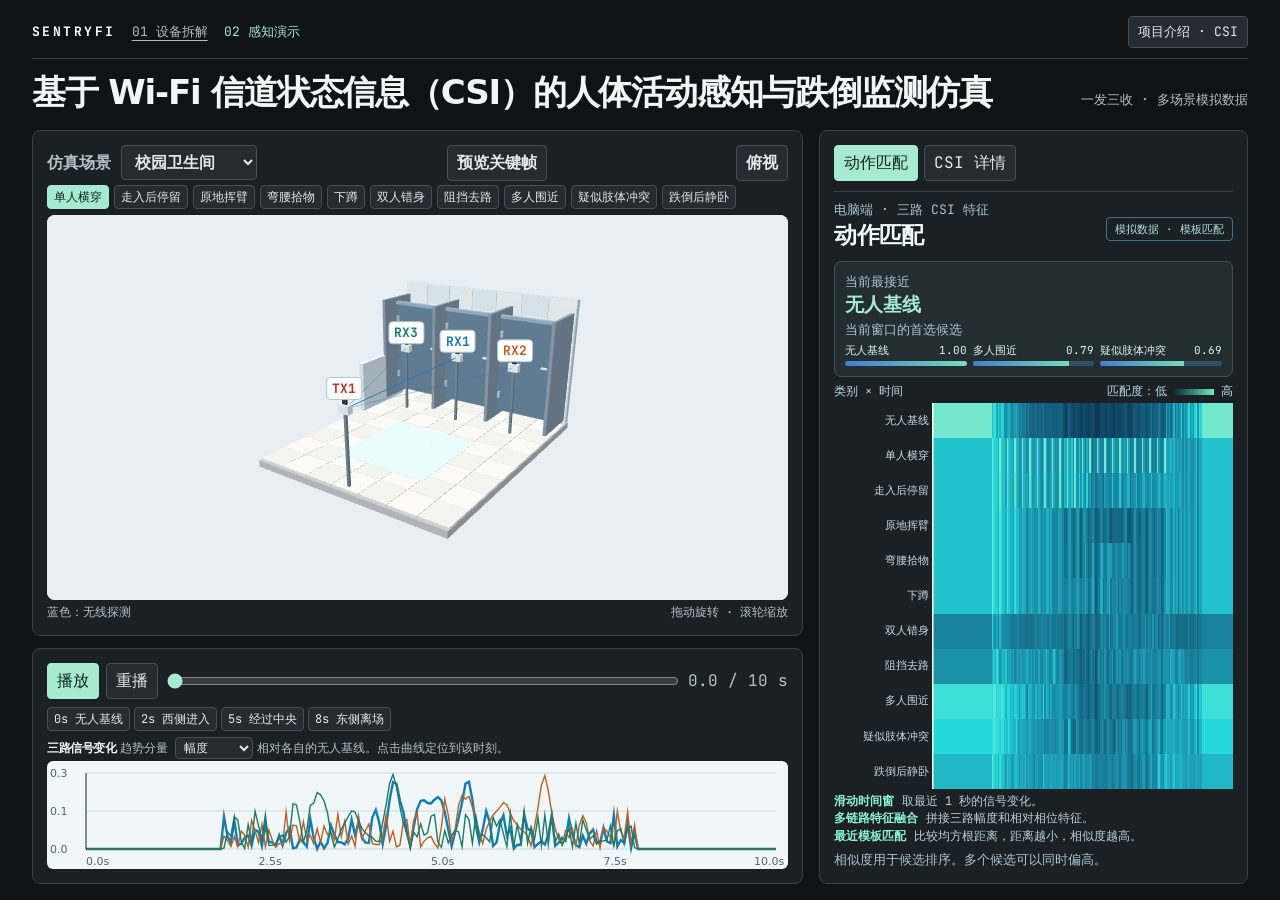
==== commit 2ccc5f39: "Add multi-room CSI simulation, fall dynamics and keyframe preview" ====
--- a/csi-scene.html
+++ b/csi-scene.html
@@ -3,7 +3,7 @@
 <head>
 <meta charset="utf-8">
 <meta name="viewport" content="width=device-width,initial-scale=1,viewport-fit=cover">
-<title>SENTRYFI · CSI 感知实验</title>
+<title>基于 Wi-Fi 信道状态信息（CSI）的人体活动感知与跌倒监测仿真</title>
 <style>
 @font-face{font-family:'JetBrains Mono';font-weight:400;font-style:normal;font-display:block;src:url([data-uri]) format('woff2');}
 @font-face{font-family:'JetBrains Mono';font-weight:600;font-style:normal;font-display:block;src:url([data-uri]) format('woff2');}
@@ -208,7 +208,7 @@
 .match-map{display:grid;grid-template-columns:95px minmax(0,1fr);grid-template-rows:auto 210px;gap:5px;font-size:12px}
 .match-map-head{grid-column:1/-1;color:#bcdce6}
 .match-map-head i{display:inline-block;width:40px;height:6px;background:linear-gradient(90deg,#10283b,#6beac1)}
-#matchLabels{display:grid;grid-template-rows:repeat(10,1fr);text-align:right;align-items:center;color:#c4dce5}
+#matchLabels{display:grid;grid-template-rows:repeat(11,1fr);text-align:right;align-items:center;color:#c4dce5}
 #matchHeat{display:block;width:100%;height:210px;background:#102438;cursor:crosshair}
 main .match-note{margin:10px 0 0}
 @media(max-width:760px){.match-layout{grid-template-columns:1fr}}
@@ -4537,11 +4537,15 @@
 
 	}
 
-}`,Al=class{constructor(){this.texture=null,this.mesh=null,this.depthNear=0,this.depthFar=0}init(t,e){if(this.texture===null){let n=new Cs(t.texture);(t.depthNear!==e.depthNear||t.depthFar!==e.depthFar)&&(this.depthNear=t.depthNear,this.depthFar=t.depthFar),this.texture=n}}getMesh(t){if(this.texture!==null&&this.mesh===null){let e=t.cameras[0].viewport,n=new $e({vertexShader:Og,fragmentShader:Bg,uniforms:{depthColor:{value:this.texture},depthWidth:{value:e.z},depthHeight:{value:e.w}}});this.mesh=new Ne(new Rs(20,20),n)}return this.mesh}reset(){this.texture=null,this.mesh=null}getDepthTexture(){return this.texture}},wl=class extends fn{constructor(t,e){super();let n=this,s=null,r=1,a=null,o="local-floor",l=1,c=null,u=null,f=null,h=null,p=null,_=null,y=typeof XRWebGLBinding<"u",g=new Al,d={},A=e.getContextAttributes(),P=null,M=null,b=[],T=[],w=new Pt,v=null,E=null,L=new Le;L.viewport=new ce;let F=new Le;F.viewport=new ce;let k=[L,F],H=new ia,D=null,V=null;this.cameraAutoUpdate=!0,this.enabled=!1,this.isPresenting=!1,this.getController=function(q){let j=b[q];return j===void 0&&(j=new Yi,b[q]=j),j.getTargetRaySpace()},this.getControllerGrip=function(q){let j=b[q];return j===void 0&&(j=new Yi,b[q]=j),j.getGripSpace()},this.getHand=function(q){let j=b[q];return j===void 0&&(j=new Yi,b[q]=j),j.getHandSpace()};function J(q){let j=T.indexOf(q.inputSource);if(j===-1)return;let _t=b[j];_t!==void 0&&(_t.update(q.inputSource,q.frame,c||a),_t.dispatchEvent({type:q.type,data:q.inputSource}))}function Z(){s.removeEventListener("select",J),s.removeEventListener("selectstart",J),s.removeEventListener("selectend",J),s.removeEventListener("squeeze",J),s.removeEventListener("squeezestart",J),s.removeEventListener("squeezeend",J),s.removeEventListener("end",Z),s.removeEventListener("inputsourceschange",nt);for(let q=0;q<b.length;q++){let j=T[q];j!==null&&(T[q]=null,b[q].disconnect(j))}D=null,V=null,g.reset();for(let q in d)delete d[q];if(t.setRenderTarget(P),p=null,h=null,f=null,s=null,M=null,Yt.stop(),n.isPresenting=!1,t.setPixelRatio(v),t.setSize(w.width,w.height,!1),E!==null){let q=E.camera;q.fov=E.fov,q.zoom=E.zoom,q.updateProjectionMatrix(),E=null}n.dispatchEvent({type:"sessionend"})}this.setFramebufferScaleFactor=function(q){r=q,n.isPresenting===!0&&Ct("WebXRManager: Cannot change framebuffer scale while presenting.")},this.setReferenceSpaceType=function(q){o=q,n.isPresenting===!0&&Ct("WebXRManager: Cannot change reference space type while presenting.")},this.getReferenceSpace=function(){return c||a},this.setReferenceSpace=function(q){c=q},this.getBaseLayer=function(){return h!==null?h:p},this.getBinding=function(){return f===null&&y&&(f=new XRWebGLBinding(s,e)),f},this.getFrame=function(){return _},this.getSession=function(){return s},this.setSession=async function(q){if(s=q,s!==null){if(P=t.getRenderTarget(),s.addEventListener("select",J),s.addEventListener("selectstart",J),s.addEventListener("selectend",J),s.addEventListener("squeeze",J),s.addEventListener("squeezestart",J),s.addEventListener("squeezeend",J),s.addEventListener("end",Z),s.addEventListener("inputsourceschange",nt),A.xrCompatible!==!0&&await e.makeXRCompatible(),v=t.getPixelRatio(),t.getSize(w),y&&"createProjectionLayer"in XRWebGLBinding.prototype){let _t=null,Lt=null,mt=null;A.depth&&(mt=A.stencil?e.DEPTH24_STENCIL8:e.DEPTH_COMPONENT24,_t=A.stencil?si:Sn,Lt=A.stencil?ns:mn);let Bt={colorFormat:e.RGBA8,depthFormat:mt,scaleFactor:r};f=this.getBinding(),h=f.createProjectionLayer(Bt),s.updateRenderState({layers:[h]}),t.setPixelRatio(1),t.setSize(h.textureWidth,h.textureHeight,!1),M=new Ge(h.textureWidth,h.textureHeight,{format:an,type:We,depthTexture:new Zn(h.textureWidth,h.textureHeight,Lt,void 0,void 0,void 0,void 0,void 0,void 0,_t),stencilBuffer:A.stencil,colorSpace:t.outputColorSpace,samples:A.antialias?4:0,resolveDepthBuffer:h.ignoreDepthValues===!1,resolveStencilBuffer:h.ignoreDepthValues===!1,storeMultisampledDepthBuffer:h.ignoreDepthValues===!1,storeMultisampledStencilBuffer:h.ignoreDepthValues===!1})}else{let _t={antialias:A.antialias,alpha:!0,depth:A.depth,stencil:A.stencil,framebufferScaleFactor:r};p=new XRWebGLLayer(s,e,_t),s.updateRenderState({baseLayer:p}),t.setPixelRatio(1),t.setSize(p.framebufferWidth,p.framebufferHeight,!1),M=new Ge(p.framebufferWidth,p.framebufferHeight,{format:an,type:We,colorSpace:t.outputColorSpace,stencilBuffer:A.stencil,resolveDepthBuffer:p.ignoreDepthValues===!1,resolveStencilBuffer:p.ignoreDepthValues===!1,storeMultisampledDepthBuffer:p.ignoreDepthValues===!1,storeMultisampledStencilBuffer:p.ignoreDepthValues===!1})}M.isXRRenderTarget=!0,this.setFoveation(l),c=null,a=await s.requestReferenceSpace(o),Yt.setContext(s),Yt.start(),n.isPresenting=!0,n.dispatchEvent({type:"sessionstart"})}},this.getEnvironmentBlendMode=function(){if(s!==null)return s.environmentBlendMode},this.getDepthTexture=function(){return g.getDepthTexture()};function nt(q){for(let j=0;j<q.removed.length;j++){let _t=q.removed[j],Lt=T.indexOf(_t);Lt>=0&&(T[Lt]=null,b[Lt].disconnect(_t))}for(let j=0;j<q.added.length;j++){let _t=q.added[j],Lt=T.indexOf(_t);if(Lt===-1){for(let Bt=0;Bt<b.length;Bt++)if(Bt>=T.length){T.push(_t),Lt=Bt;break}else if(T[Bt]===null){T[Bt]=_t,Lt=Bt;break}if(Lt===-1)break}let mt=b[Lt];mt&&mt.connect(_t)}}let X=new U,Q=new U;function et(q,j,_t){X.setFromMatrixPosition(j.matrixWorld),Q.setFromMatrixPosition(_t.matrixWorld);let Lt=X.distanceTo(Q),mt=j.projectionMatrix.elements,Bt=_t.projectionMatrix.elements,ge=mt[14]/(mt[10]-1),kt=mt[14]/(mt[10]+1),qt=(mt[9]+1)/mt[5],ne=(mt[9]-1)/mt[5],Gt=(mt[8]-1)/mt[0],oe=(Bt[8]+1)/Bt[0],Me=ge*Gt,ke=ge*oe,he=Lt/(-Gt+oe),fe=he*-Gt;if(j.matrixWorld.decompose(q.position,q.quaternion,q.scale),q.translateX(fe),q.translateZ(he),q.matrixWorld.compose(q.position,q.quaternion,q.scale),q.matrixWorldInverse.copy(q.matrixWorld).invert(),mt[10]===-1)q.projectionMatrix.copy(j.projectionMatrix),q.projectionMatrixInverse.copy(j.projectionMatrixInverse);else{let I=ge+he,Ce=kt+he,$t=Me-fe,S=ke+(Lt-fe),m=qt*kt/Ce*I,N=ne*kt/Ce*I;q.projectionMatrix.makePerspective($t,S,m,N,I,Ce),q.projectionMatrixInverse.copy(q.projectionMatrix).invert()}}function At(q,j){j===null?q.matrixWorld.copy(q.matrix):q.matrixWorld.multiplyMatrices(j.matrixWorld,q.matrix),q.matrixWorldInverse.copy(q.matrixWorld).invert()}this.updateCamera=function(q){if(s===null)return;let j=q.near,_t=q.far;g.texture!==null&&(g.depthNear>0&&(j=g.depthNear),g.depthFar>0&&(_t=g.depthFar)),H.near=F.near=L.near=j,H.far=F.far=L.far=_t,(D!==H.near||V!==H.far)&&(s.updateRenderState({depthNear:H.near,depthFar:H.far}),D=H.near,V=H.far),H.layers.mask=q.layers.mask|6,L.layers.mask=H.layers.mask&-5,F.layers.mask=H.layers.mask&-3;let Lt=q.parent,mt=H.cameras;At(H,Lt);for(let Bt=0;Bt<mt.length;Bt++)At(mt[Bt],Lt);mt.length===2?et(H,L,F):H.projectionMatrix.copy(L.projectionMatrix),E===null&&q.isPerspectiveCamera&&(E={camera:q,fov:q.fov,zoom:q.zoom}),Tt(q,H,Lt)};function Tt(q,j,_t){_t===null?q.matrix.copy(j.matrixWorld):(q.matrix.copy(_t.matrixWorld),q.matrix.invert(),q.matrix.multiply(j.matrixWorld)),q.matrix.decompose(q.position,q.quaternion,q.scale),q.updateMatrixWorld(!0),q.projectionMatrix.copy(j.projectionMatrix),q.projectionMatrixInverse.copy(j.projectionMatrixInverse),q.isPerspectiveCamera&&(q.fov=Xi*2*Math.atan(1/q.projectionMatrix.elements[5]),q.zoom=1)}this.getCamera=function(){return H},this.getFoveation=function(){if(!(h===null&&p===null))return l},this.setFoveation=function(q){l=q,h!==null&&(h.fixedFoveation=q),p!==null&&p.fixedFoveation!==void 0&&(p.fixedFoveation=q)},this.hasDepthSensing=function(){return g.texture!==null},this.getDepthSensingMesh=function(){return g.getMesh(H)},this.getCameraTexture=function(q){return d[q]};let ee=null;function Wt(q,j){if(u=j.getViewerPose(c||a),_=j,u!==null){let _t=u.views;p!==null&&(t.setRenderTargetFramebuffer(M,p.framebuffer),t.setRenderTarget(M));let Lt=!1;_t.length!==H.cameras.length&&(H.cameras.length=0,Lt=!0);for(let kt=0;kt<_t.length;kt++){let qt=_t[kt],ne=null;if(p!==null)ne=p.getViewport(qt);else{let oe=f.getViewSubImage(h,qt);ne=oe.viewport,kt===0&&(t.setRenderTargetTextures(M,oe.colorTexture,oe.depthStencilTexture),t.setRenderTarget(M))}let Gt=k[kt];Gt===void 0&&(Gt=new Le,Gt.layers.enable(kt),Gt.viewport=new ce,k[kt]=Gt),Gt.matrix.fromArray(qt.transform.matrix),Gt.matrix.decompose(Gt.position,Gt.quaternion,Gt.scale),Gt.projectionMatrix.fromArray(qt.projectionMatrix),Gt.projectionMatrixInverse.copy(Gt.projectionMatrix).invert(),Gt.viewport.set(ne.x,ne.y,ne.width,ne.height),kt===0&&(H.matrix.copy(Gt.matrix),H.matrix.decompose(H.position,H.quaternion,H.scale)),Lt===!0&&H.cameras.push(Gt)}let mt=s.enabledFeatures;if(mt&&mt.includes("depth-sensing")&&s.depthUsage=="gpu-optimized"&&y){f=n.getBinding();let kt=f.getDepthInformation(_t[0]);kt&&kt.isValid&&kt.texture&&g.init(kt,s.renderState)}if(mt&&mt.includes("camera-access")&&y){t.state.unbindTexture(),f=n.getBinding();for(let kt=0;kt<_t.length;kt++){let qt=_t[kt].camera;if(qt){let ne=d[qt];ne||(ne=new Cs,d[qt]=ne);let Gt=f.getCameraImage(qt);ne.sourceTexture=Gt}}}}for(let _t=0;_t<b.length;_t++){let Lt=T[_t],mt=b[_t];Lt!==null&&mt!==void 0&&mt.update(Lt,j,c||a)}ee&&ee(q,j),j.detectedPlanes&&n.dispatchEvent({type:"planesdetected",data:j}),_=null}let Yt=new Th;Yt.setAnimationLoop(Wt),this.setAnimationLoop=function(q){ee=q},this.dispose=function(){}}},zg=new le,Ph=new It;Ph.set(-1,0,0,0,1,0,0,0,1);function kg(i,t){function e(g,d){g.matrixAutoUpdate===!0&&g.updateMatrix(),d.value.copy(g.matrix)}function n(g,d){d.color.getRGB(g.fogColor.value,cl(i)),d.isFog?(g.fogNear.value=d.near,g.fogFar.value=d.far):d.isFogExp2&&(g.fogDensity.value=d.density)}function s(g,d,A,P,M){d.isNodeMaterial?d.uniformsNeedUpdate=!1:d.isMeshBasicMaterial?r(g,d):d.isMeshLambertMaterial?(r(g,d),d.envMap&&(g.envMapIntensity.value=d.envMapIntensity)):d.isMeshToonMaterial?(r(g,d),f(g,d)):d.isMeshPhongMaterial?(r(g,d),u(g,d),d.envMap&&(g.envMapIntensity.value=d.envMapIntensity)):d.isMeshStandardMaterial?(r(g,d),h(g,d),d.isMeshPhysicalMaterial&&p(g,d,M)):d.isMeshMatcapMaterial?(r(g,d),_(g,d)):d.isMeshDepthMaterial?r(g,d):d.isMeshDistanceMaterial?(r(g,d),y(g,d)):d.isMeshNormalMaterial?r(g,d):d.isLineBasicMaterial?(a(g,d),d.isLineDashedMaterial&&o(g,d)):d.isPointsMaterial?l(g,d,A,P):d.isSpriteMaterial?c(g,d):d.isShadowMaterial?(g.color.value.copy(d.color),g.opacity.value=d.opacity):d.isShaderMaterial&&(d.uniformsNeedUpdate=!1)}function r(g,d){g.opacity.value=d.opacity,d.color&&g.diffuse.value.copy(d.color),d.emissive&&g.emissive.value.copy(d.emissive).multiplyScalar(d.emissiveIntensity),d.map&&(g.map.value=d.map,e(d.map,g.mapTransform)),d.alphaMap&&(g.alphaMap.value=d.alphaMap,e(d.alphaMap,g.alphaMapTransform)),d.bumpMap&&(g.bumpMap.value=d.bumpMap,e(d.bumpMap,g.bumpMapTransform),g.bumpScale.value=d.bumpScale,d.side===Be&&(g.bumpScale.value*=-1)),d.normalMap&&(g.normalMap.value=d.normalMap,e(d.normalMap,g.normalMapTransform),g.normalScale.value.copy(d.normalScale),d.side===Be&&g.normalScale.value.negate()),d.displacementMap&&(g.displacementMap.value=d.displacementMap,e(d.displacementMap,g.displacementMapTransform),g.displacementScale.value=d.displacementScale,g.displacementBias.value=d.displacementBias),d.emissiveMap&&(g.emissiveMap.value=d.emissiveMap,e(d.emissiveMap,g.emissiveMapTransform)),d.specularMap&&(g.specularMap.value=d.specularMap,e(d.specularMap,g.specularMapTransform)),d.alphaTest>0&&(g.alphaTest.value=d.alphaTest);let A=t.get(d),P=A.envMap,M=A.envMapRotation;P&&(g.envMap.value=P,g.envMapRotation.value.setFromMatrix4(zg.makeRotationFromEuler(M)).transpose(),P.isCubeTexture&&P.isRenderTargetTexture===!1&&g.envMapRotation.value.premultiply(Ph),g.reflectivity.value=d.reflectivity,g.ior.value=d.ior,g.refractionRatio.value=d.refractionRatio),d.lightMap&&(g.lightMap.value=d.lightMap,g.lightMapIntensity.value=d.lightMapIntensity,e(d.lightMap,g.lightMapTransform)),d.aoMap&&(g.aoMap.value=d.aoMap,g.aoMapIntensity.value=d.aoMapIntensity,e(d.aoMap,g.aoMapTransform))}function a(g,d){g.diffuse.value.copy(d.color),g.opacity.value=d.opacity,d.map&&(g.map.value=d.map,e(d.map,g.mapTransform))}function o(g,d){g.dashSize.value=d.dashSize,g.totalSize.value=d.dashSize+d.gapSize,g.scale.value=d.scale}function l(g,d,A,P){g.diffuse.value.copy(d.color),g.opacity.value=d.opacity,g.size.value=d.size*A,g.scale.value=P*.5,d.map&&(g.map.value=d.map,e(d.map,g.uvTransform)),d.alphaMap&&(g.alphaMap.value=d.alphaMap,e(d.alphaMap,g.alphaMapTransform)),d.alphaTest>0&&(g.alphaTest.value=d.alphaTest)}function c(g,d){g.diffuse.value.copy(d.color),g.opacity.value=d.opacity,g.rotation.value=d.rotation,d.map&&(g.map.value=d.map,e(d.map,g.mapTransform)),d.alphaMap&&(g.alphaMap.value=d.alphaMap,e(d.alphaMap,g.alphaMapTransform)),d.alphaTest>0&&(g.alphaTest.value=d.alphaTest)}function u(g,d){g.specular.value.copy(d.specular),g.shininess.value=Math.max(d.shininess,1e-4)}function f(g,d){d.gradientMap&&(g.gradientMap.value=d.gradientMap)}function h(g,d){g.metalness.value=d.metalness,d.metalnessMap&&(g.metalnessMap.value=d.metalnessMap,e(d.metalnessMap,g.metalnessMapTransform)),g.roughness.value=d.roughness,d.roughnessMap&&(g.roughnessMap.value=d.roughnessMap,e(d.roughnessMap,g.roughnessMapTransform)),d.envMap&&(g.envMapIntensity.value=d.envMapIntensity)}function p(g,d,A){g.ior.value=d.ior,d.sheen>0&&(g.sheenColor.value.copy(d.sheenColor).multiplyScalar(d.sheen),g.sheenRoughness.value=d.sheenRoughness,d.sheenColorMap&&(g.sheenColorMap.value=d.sheenColorMap,e(d.sheenColorMap,g.sheenColorMapTransform)),d.sheenRoughnessMap&&(g.sheenRoughnessMap.value=d.sheenRoughnessMap,e(d.sheenRoughnessMap,g.sheenRoughnessMapTransform))),d.clearcoat>0&&(g.clearcoat.value=d.clearcoat,g.clearcoatRoughness.value=d.clearcoatRoughness,d.clearcoatMap&&(g.clearcoatMap.value=d.clearcoatMap,e(d.clearcoatMap,g.clearcoatMapTransform)),d.clearcoatRoughnessMap&&(g.clearcoatRoughnessMap.value=d.clearcoatRoughnessMap,e(d.clearcoatRoughnessMap,g.clearcoatRoughnessMapTransform)),d.clearcoatNormalMap&&(g.clearcoatNormalMap.value=d.clearcoatNormalMap,e(d.clearcoatNormalMap,g.clearcoatNormalMapTransform),g.clearcoatNormalScale.value.copy(d.clearcoatNormalScale),d.side===Be&&g.clearcoatNormalScale.value.negate())),d.dispersion>0&&(g.dispersion.value=d.dispersion),d.retroreflectivity>0&&(g.retroreflectivity.value=d.retroreflectivity),d.iridescence>0&&(g.iridescence.value=d.iridescence,g.iridescenceIOR.value=d.iridescenceIOR,g.iridescenceThicknessMinimum.value=d.iridescenceThicknessRange[0],g.iridescenceThicknessMaximum.value=d.iridescenceThicknessRange[1],d.iridescenceMap&&(g.iridescenceMap.value=d.iridescenceMap,e(d.iridescenceMap,g.iridescenceMapTransform)),d.iridescenceThicknessMap&&(g.iridescenceThicknessMap.value=d.iridescenceThicknessMap,e(d.iridescenceThicknessMap,g.iridescenceThicknessMapTransform))),d.transmission>0&&(g.transmission.value=d.transmission,g.transmissionSamplerMap.value=A.texture,g.transmissionSamplerSize.value.set(A.width,A.height),d.transmissionMap&&(g.transmissionMap.value=d.transmissionMap,e(d.transmissionMap,g.transmissionMapTransform)),g.thickness.value=d.thickness,d.thicknessMap&&(g.thicknessMap.value=d.thicknessMap,e(d.thicknessMap,g.thicknessMapTransform)),g.attenuationDistance.value=d.attenuationDistance,g.attenuationColor.value.copy(d.attenuationColor)),d.anisotropy>0&&(g.anisotropyVector.value.set(d.anisotropy*Math.cos(d.anisotropyRotation),d.anisotropy*Math.sin(d.anisotropyRotation)),d.anisotropyMap&&(g.anisotropyMap.value=d.anisotropyMap,e(d.anisotropyMap,g.anisotropyMapTransform))),g.specularIntensity.value=d.specularIntensity,g.specularColor.value.copy(d.specularColor),d.specularColorMap&&(g.specularColorMap.value=d.specularColorMap,e(d.specularColorMap,g.specularColorMapTransform)),d.specularIntensityMap&&(g.specularIntensityMap.value=d.specularIntensityMap,e(d.specularIntensityMap,g.specularIntensityMapTransform))}function _(g,d){d.matcap&&(g.matcap.value=d.matcap)}function y(g,d){let A=t.get(d).light;g.referencePosition.value.setFromMatrixPosition(A.matrixWorld),g.nearDistance.value=A.shadow.camera.near,g.farDistance.value=A.shadow.camera.far}return{refreshFogUniforms:n,refreshMaterialUniforms:s}}function Vg(i,t,e,n){let s={},r={},a=[],o=i.getParameter(i.MAX_UNIFORM_BUFFER_BINDINGS);function l(M,b){let T=b.program;n.uniformBlockBinding(M,T)}function c(M,b){let T=s[M.id];T===void 0&&(g(M),T=u(M),s[M.id]=T,M.addEventListener("dispose",A));let w=b.program;n.updateUBOMapping(M,w);let v=t.render.frame;r[M.id]!==v&&(h(M),r[M.id]=v)}function u(M){let b=f();M.__bindingPointIndex=b;let T=i.createBuffer(),w=M.__size,v=M.usage;return i.bindBuffer(i.UNIFORM_BUFFER,T),i.bufferData(i.UNIFORM_BUFFER,w,v),i.bindBuffer(i.UNIFORM_BUFFER,null),i.bindBufferBase(i.UNIFORM_BUFFER,b,T),T}function f(){for(let M=0;M<o;M++)if(a.indexOf(M)===-1)return a.push(M),M;return Rt("WebGLRenderer: Maximum number of simultaneously usable uniforms groups reached."),0}function h(M){let b=s[M.id],T=M.uniforms,w=M.__cache;i.bindBuffer(i.UNIFORM_BUFFER,b);for(let v=0,E=T.length;v<E;v++){let L=T[v];if(Array.isArray(L))for(let F=0,k=L.length;F<k;F++)p(L[F],v,F,w);else p(L,v,0,w)}i.bindBuffer(i.UNIFORM_BUFFER,null)}function p(M,b,T,w){if(y(M,b,T,w)===!0){let v=M.__offset,E=M.value;if(Array.isArray(E)){let L=0;for(let F=0;F<E.length;F++){let k=E[F],H=d(k);_(k,M.__data,L),typeof k!="number"&&typeof k!="boolean"&&!k.isMatrix3&&!ArrayBuffer.isView(k)&&(L+=H.storage/Float32Array.BYTES_PER_ELEMENT)}}else _(E,M.__data,0);i.bufferSubData(i.UNIFORM_BUFFER,v,M.__data)}}function _(M,b,T){typeof M=="number"||typeof M=="boolean"?b[0]=M:M.isMatrix3?(b[0]=M.elements[0],b[1]=M.elements[1],b[2]=M.elements[2],b[3]=0,b[4]=M.elements[3],b[5]=M.elements[4],b[6]=M.elements[5],b[7]=0,b[8]=M.elements[6],b[9]=M.elements[7],b[10]=M.elements[8],b[11]=0):ArrayBuffer.isView(M)?b.set(new M.constructor(M.buffer,M.byteOffset,b.length)):M.toArray(b,T)}function y(M,b,T,w){let v=M.value,E=b+"_"+T;if(w[E]===void 0)return typeof v=="number"||typeof v=="boolean"?w[E]=v:ArrayBuffer.isView(v)?w[E]=v.slice():w[E]=v.clone(),!0;{let L=w[E];if(typeof v=="number"||typeof v=="boolean"){if(L!==v)return w[E]=v,!0}else{if(ArrayBuffer.isView(v))return!0;if(L.equals(v)===!1)return L.copy(v),!0}}return!1}function g(M){let b=M.uniforms,T=0,w=16;for(let E=0,L=b.length;E<L;E++){let F=Array.isArray(b[E])?b[E]:[b[E]];for(let k=0,H=F.length;k<H;k++){let D=F[k],V=Array.isArray(D.value)?D.value:[D.value];for(let J=0,Z=V.length;J<Z;J++){let nt=V[J],X=d(nt),Q=T%w,et=Q%X.boundary,At=Q+et;T+=et,At!==0&&w-At<X.storage&&(T+=w-At),D.__data=new Float32Array(X.storage/Float32Array.BYTES_PER_ELEMENT),D.__offset=T,T+=X.storage}}}let v=T%w;return v>0&&(T+=w-v),M.__size=T,M.__cache={},this}function d(M){let b={boundary:0,storage:0};return typeof M=="number"||typeof M=="boolean"?(b.boundary=4,b.storage=4):M.isVector2?(b.boundary=8,b.storage=8):M.isVector3||M.isColor?(b.boundary=16,b.storage=12):M.isVector4?(b.boundary=16,b.storage=16):M.isMatrix3?(b.boundary=48,b.storage=48):M.isMatrix4?(b.boundary=64,b.storage=64):M.isTexture?Ct("WebGLRenderer: Texture samplers can not be part of an uniforms group."):ArrayBuffer.isView(M)?(b.boundary=16,b.storage=M.byteLength):Ct("WebGLRenderer: Unsupported uniform value type.",M),b}function A(M){let b=M.target;b.removeEventListener("dispose",A);let T=a.indexOf(b.__bindingPointIndex);a.splice(T,1),i.deleteBuffer(s[b.id]),delete s[b.id],delete r[b.id]}function P(){for(let M in s)i.deleteBuffer(s[M]);a=[],s={},r={}}return{bind:l,update:c,dispose:P}}var Gg=new Uint16Array([12469,15057,12620,14925,13266,14620,13807,14376,14323,13990,14545,13625,14713,13328,14840,12882,14931,12528,14996,12233,15039,11829,15066,11525,15080,11295,15085,10976,15082,10705,15073,10495,13880,14564,13898,14542,13977,14430,14158,14124,14393,13732,14556,13410,14702,12996,14814,12596,14891,12291,14937,11834,14957,11489,14958,11194,14943,10803,14921,10506,14893,10278,14858,9960,14484,14039,14487,14025,14499,13941,14524,13740,14574,13468,14654,13106,14743,12678,14818,12344,14867,11893,14889,11509,14893,11180,14881,10751,14852,10428,14812,10128,14765,9754,14712,9466,14764,13480,14764,13475,14766,13440,14766,13347,14769,13070,14786,12713,14816,12387,14844,11957,14860,11549,14868,11215,14855,10751,14825,10403,14782,10044,14729,9651,14666,9352,14599,9029,14967,12835,14966,12831,14963,12804,14954,12723,14936,12564,14917,12347,14900,11958,14886,11569,14878,11247,14859,10765,14828,10401,14784,10011,14727,9600,14660,9289,14586,8893,14508,8533,15111,12234,15110,12234,15104,12216,15092,12156,15067,12010,15028,11776,14981,11500,14942,11205,14902,10752,14861,10393,14812,9991,14752,9570,14682,9252,14603,8808,14519,8445,14431,8145,15209,11449,15208,11451,15202,11451,15190,11438,15163,11384,15117,11274,15055,10979,14994,10648,14932,10343,14871,9936,14803,9532,14729,9218,14645,8742,14556,8381,14461,8020,14365,7603,15273,10603,15272,10607,15267,10619,15256,10631,15231,10614,15182,10535,15118,10389,15042,10167,14963,9787,14883,9447,14800,9115,14710,8665,14615,8318,14514,7911,14411,7507,14279,7198,15314,9675,15313,9683,15309,9712,15298,9759,15277,9797,15229,9773,15166,9668,15084,9487,14995,9274,14898,8910,14800,8539,14697,8234,14590,7790,14479,7409,14367,7067,14178,6621,15337,8619,15337,8631,15333,8677,15325,8769,15305,8871,15264,8940,15202,8909,15119,8775,15022,8565,14916,8328,14804,8009,14688,7614,14569,7287,14448,6888,14321,6483,14088,6171,15350,7402,15350,7419,15347,7480,15340,7613,15322,7804,15287,7973,15229,8057,15148,8012,15046,7846,14933,7611,14810,7357,14682,7069,14552,6656,14421,6316,14251,5948,14007,5528,15356,5942,15356,5977,15353,6119,15348,6294,15332,6551,15302,6824,15249,7044,15171,7122,15070,7050,14949,6861,14818,6611,14679,6349,14538,6067,14398,5651,14189,5311,13935,4958,15359,4123,15359,4153,15356,4296,15353,4646,15338,5160,15311,5508,15263,5829,15188,6042,15088,6094,14966,6001,14826,5796,14678,5543,14527,5287,14377,4985,14133,4586,13869,4257,15360,1563,15360,1642,15358,2076,15354,2636,15341,3350,15317,4019,15273,4429,15203,4732,15105,4911,14981,4932,14836,4818,14679,4621,14517,4386,14359,4156,14083,3795,13808,3437,15360,122,15360,137,15358,285,15355,636,15344,1274,15322,2177,15281,2765,15215,3223,15120,3451,14995,3569,14846,3567,14681,3466,14511,3305,14344,3121,14037,2800,13753,2467,15360,0,15360,1,15359,21,15355,89,15346,253,15325,479,15287,796,15225,1148,15133,1492,15008,1749,14856,1882,14685,1886,14506,1783,14324,1608,13996,1398,13702,1183]),En=null;function Hg(){return En===null&&(En=new Br(Gg,16,16,ri,_n),En.name="DFG_LUT",En.minFilter=Ae,En.magFilter=Ae,En.wrapS=Mn,En.wrapT=Mn,En.generateMipmaps=!1,En.needsUpdate=!0),En}var Ka=class{constructor(t={}){let{canvas:e=Jc(),context:n=null,depth:s=!0,stencil:r=!1,alpha:a=!1,antialias:o=!1,premultipliedAlpha:l=!0,preserveDrawingBuffer:c=!1,powerPreference:u="default",failIfMajorPerformanceCaveat:f=!1,reversedDepthBuffer:h=!1,outputBufferType:p=We}=t;this.isWebGLRenderer=!0;let _;if(n!==null){if(typeof WebGLRenderingContext<"u"&&n instanceof WebGLRenderingContext)throw new Error("THREE.WebGLRenderer: WebGL 1 is not supported since r163.");_=n.getContextAttributes().alpha}else _=a;let y=p,g=new Set([da,ua,ha]),d=new Set([We,mn,es,ns,la,ca]),A=new Uint32Array(4),P=new Int32Array(4),M=new U,b=null,T=null,w=[],v=[],E=null;this.domElement=e,this.debug={checkShaderErrors:!0,diagnostics:{keywords:!1},onShaderError:null},this.autoClear=!0,this.autoClearColor=!0,this.autoClearDepth=!0,this.autoClearStencil=!0,this.sortObjects=!0,this.clippingPlanes=[],this.localClippingEnabled=!1,this.toneMapping=pn,this.toneMappingExposure=1,this.transmissionResolutionScale=1;let L=this,F=!1,k=null,H=null,D=null,V=null;this._outputColorSpace=Ze;let J=0,Z=0,nt=null,X=-1,Q=null,et=new ce,At=new ce,Tt=null,ee=new Ut(0),Wt=0,Yt=e.width,q=e.height,j=1,_t=null,Lt=null,mt=new ce(0,0,Yt,q),Bt=new ce(0,0,Yt,q),ge=!1,kt=new Zi,qt=!1,ne=!1,Gt=new le,oe=new U,Me=new ce,ke={background:null,fog:null,environment:null,overrideMaterial:null,isScene:!0},he=!1;function fe(){return nt===null?j:1}let I=n;function Ce(x,C){return e.getContext(x,C)}let $t,S,m,N,z,W,it,st,Y,$,rt,St,ct,at,bt,wt,Dt,R,ot,K,lt,ft,tt;try{let x={alpha:!0,depth:s,stencil:r,antialias:o,premultipliedAlpha:l,preserveDrawingBuffer:c,powerPreference:u,failIfMajorPerformanceCaveat:f};if("setAttribute"in e&&e.setAttribute("data-engine",`three.js r${"186"}`),e.addEventListener("webglcontextlost",ie,!1),e.addEventListener("webglcontextrestored",Zt,!1),e.addEventListener("webglcontextcreationerror",ln,!1),I===null){let C="webgl2";if(I=Ce(C,x),I===null)throw Ce(C)?new Error("THREE.WebGLRenderer: Error creating WebGL context with your selected attributes."):new Error("THREE.WebGLRenderer: Error creating WebGL context.")}Et()}catch(x){throw e.removeEventListener("webglcontextlost",ie,!1),e.removeEventListener("webglcontextrestored",Zt,!1),e.removeEventListener("webglcontextcreationerror",ln,!1),Rt("WebGLRenderer: "+x.message),x}function Et(){$t=new Kp(I),$t.init(),lt=new Fg(I,$t),S=new kp(I,$t,t,lt),m=new Ng(I,$t),S.reversedDepthBuffer&&h&&m.buffers.depth.setReversed(!0),H=I.createFramebuffer(),D=I.createFramebuffer(),V=I.createFramebuffer(),N=new Qp(I),z=new yg,W=new Ug(I,$t,m,z,S,lt,N),it=new Jp(L),st=new td(I),ft=new Bp(I,st),Y=new $p(I,st,N,ft),$=new em(I,Y,st,ft,N),R=new tm(I,S,W),bt=new Vp(z),rt=new vg(L,it,$t,S,ft,bt),St=new kg(L,z),ct=new Sg,at=new Cg($t),Dt=new Op(L,it,m,$,_,l),wt=new Dg(L,$,S),tt=new Vg(I,N,S,m),ot=new zp(I,$t,N),K=new jp(I,$t,N),N.programs=rt.programs,L.capabilities=S,L.extensions=$t,L.properties=z,L.renderLists=ct,L.shadowMap=wt,L.state=m,L.info=N}y!==We&&(E=new im(y,e.width,e.height,o,s,r));let yt=new wl(L,I);this.xr=yt,this.getContext=function(){return I},this.getContextAttributes=function(){return I.getContextAttributes()},this.forceContextLoss=function(){let x=$t.get("WEBGL_lose_context");x&&x.loseContext()},this.forceContextRestore=function(){let x=$t.get("WEBGL_lose_context");x&&x.restoreContext()},this.getPixelRatio=function(){return j},this.setPixelRatio=function(x){x!==void 0&&(j=x,this.setSize(Yt,q,!1))},this.getSize=function(x){return x.set(Yt,q)},this.setSize=function(x,C,G=!0){if(yt.isPresenting){Ct("WebGLRenderer: Can't change size while VR device is presenting.");return}Yt=x,q=C,e.width=Math.floor(x*j),e.height=Math.floor(C*j),G===!0&&(e.style.width=x+"px",e.style.height=C+"px"),E!==null&&E.setSize(e.width,e.height),this.setViewport(0,0,x,C)},this.getDrawingBufferSize=function(x){return x.set(Yt*j,q*j).floor()},this.setDrawingBufferSize=function(x,C,G){Yt=x,q=C,j=G,e.width=Math.floor(x*G),e.height=Math.floor(C*G),this.setViewport(0,0,x,C)},this.setEffects=function(x){if(y===We){Rt("WebGLRenderer: setEffects() requires outputBufferType set to HalfFloatType or FloatType.");return}if(x){for(let C=0;C<x.length;C++)if(x[C].isOutputPass===!0){Ct("WebGLRenderer: OutputPass is not needed in setEffects(). Tone mapping and color space conversion are applied automatically.");break}}E.setEffects(x||[])},this.getCurrentViewport=function(x){return x.copy(et)},this.getViewport=function(x){return x.copy(mt)},this.setViewport=function(x,C,G,O){x.isVector4?mt.set(x.x,x.y,x.z,x.w):mt.set(x,C,G,O),m.viewport(et.copy(mt).multiplyScalar(j).round())},this.getScissor=function(x){return x.copy(Bt)},this.setScissor=function(x,C,G,O){x.isVector4?Bt.set(x.x,x.y,x.z,x.w):Bt.set(x,C,G,O),m.scissor(At.copy(Bt).multiplyScalar(j).round())},this.getScissorTest=function(){return ge},this.setScissorTest=function(x){m.setScissorTest(ge=x)},this.setOpaqueSort=function(x){_t=x},this.setTransparentSort=function(x){Lt=x},this.getClearColor=function(x){return x.copy(Dt.getClearColor())},this.setClearColor=function(){Dt.setClearColor(...arguments)},this.getClearAlpha=function(){return Dt.getClearAlpha()},this.setClearAlpha=function(){Dt.setClearAlpha(...arguments)},this.clear=function(x=!0,C=!0,G=!0){let O=0;if(x){let B=!1;if(nt!==null){let dt=nt.texture.format;B=g.has(dt)}if(B){let dt=nt.texture.type,gt=d.has(dt),ut=Dt.getClearColor(),xt=Dt.getClearAlpha(),Mt=ut.r,Nt=ut.g,Vt=ut.b;gt?(A[0]=Mt,A[1]=Nt,A[2]=Vt,A[3]=xt,I.clearBufferuiv(I.COLOR,0,A)):(P[0]=Mt,P[1]=Nt,P[2]=Vt,P[3]=xt,I.clearBufferiv(I.COLOR,0,P))}else O|=I.COLOR_BUFFER_BIT}C&&(O|=I.DEPTH_BUFFER_BIT,this.state.buffers.depth.setMask(!0)),G&&(O|=I.STENCIL_BUFFER_BIT,this.state.buffers.stencil.setMask(4294967295)),O!==0&&I.clear(O)},this.clearColor=function(){this.clear(!0,!1,!1)},this.clearDepth=function(){this.clear(!1,!0,!1)},this.clearStencil=function(){this.clear(!1,!1,!0)},this.setNodesHandler=function(x){x.setRenderer(this),k=x},this.dispose=function(){e.removeEventListener("webglcontextlost",ie,!1),e.removeEventListener("webglcontextrestored",Zt,!1),e.removeEventListener("webglcontextcreationerror",ln,!1),Dt.dispose(),ct.dispose(),at.dispose(),z.dispose(),it.dispose(),$.dispose(),ft.dispose(),tt.dispose(),rt.dispose(),yt.dispose(),yt.removeEventListener("sessionstart",Fl),yt.removeEventListener("sessionend",Ol),li.stop()};function ie(x){x.preventDefault(),al("WebGLRenderer: Context Lost."),F=!0}function Zt(){al("WebGLRenderer: Context Restored."),F=!1;let x=N.autoReset,C=wt.enabled,G=wt.autoUpdate,O=wt.needsUpdate,B=wt.type;Et(),N.autoReset=x,wt.enabled=C,wt.autoUpdate=G,wt.needsUpdate=O,wt.type=B}function ln(x){Rt("WebGLRenderer: A WebGL context could not be created. Reason: ",x.statusMessage)}function xn(x){let C=x.target;C.removeEventListener("dispose",xn),Kh(C)}function Kh(x){$h(x),z.remove(x)}function $h(x){let C=z.get(x).programs;C!==void 0&&(C.forEach(function(G){rt.releaseProgram(G)}),x.isShaderMaterial&&rt.releaseShaderCache(x))}this.renderBufferDirect=function(x,C,G,O,B,dt){C===null&&(C=ke);let gt=B.isMesh&&B.matrixWorld.determinantAffine()<0,ut=tu(x,C,G,O,B);m.setMaterial(O,gt);let xt=G.index,Mt=1;if(O.wireframe===!0){if(xt=Y.getWireframeAttribute(G),xt===void 0)return;Mt=2}let Nt=G.drawRange,Vt=G.attributes.position,vt=Nt.start*Mt,Jt=(Nt.start+Nt.count)*Mt;dt!==null&&(vt=Math.max(vt,dt.start*Mt),Jt=Math.min(Jt,(dt.start+dt.count)*Mt)),xt!==null?(vt=Math.max(vt,0),Jt=Math.min(Jt,xt.count)):Vt!=null&&(vt=Math.max(vt,0),Jt=Math.min(Jt,Vt.count));let pe=Jt-vt;if(pe<0||pe===1/0)return;ft.setup(B,O,ut,G,xt);let re,te=ot;if(xt!==null&&(re=st.get(xt),te=K,te.setIndex(re)),B.isMesh)O.wireframe===!0?(m.setLineWidth(O.wireframeLinewidth*fe()),te.setMode(I.LINES)):te.setMode(I.TRIANGLES);else if(B.isLine){let Re=O.linewidth;Re===void 0&&(Re=1),m.setLineWidth(Re*fe()),B.isLineSegments?te.setMode(I.LINES):B.isLineLoop?te.setMode(I.LINE_LOOP):te.setMode(I.LINE_STRIP)}else B.isPoints?te.setMode(I.POINTS):B.isSprite&&te.setMode(I.TRIANGLES);if(B.isBatchedMesh)if($t.get("WEBGL_multi_draw"))te.renderMultiDraw(B._multiDrawStarts,B._multiDrawCounts,B._multiDrawCount);else{let Re=B._multiDrawStarts,pt=B._multiDrawCounts,Fe=B._multiDrawCount,Xt=xt?st.get(xt).bytesPerElement:1,en=z.get(O).currentProgram.getUniforms();for(let vn=0;vn<Fe;vn++)en.setValue(I,"_gl_DrawID",vn),te.render(Re[vn]/Xt,pt[vn])}else if(B.isInstancedMesh)te.renderInstances(vt,pe,B.count);else if(G.isInstancedBufferGeometry){let Re=G._maxInstanceCount!==void 0?G._maxInstanceCount:1/0,pt=Math.min(G.instanceCount,Re);te.renderInstances(vt,pe,pt)}else te.render(vt,pe)};function Ul(x,C,G,O){k!==null&&x.isNodeMaterial&&k.setObject(O,x),qt===!0&&bt.setState(x,G,!1),x.transparent===!0&&x.side===bn&&x.forceSinglePass===!1?(x.side=Be,x.needsUpdate=!0,er(x,C,O),x.side=ei,x.needsUpdate=!0,er(x,C,O),x.side=bn):er(x,C,O)}this.compile=function(x,C,G=null){G===null&&(G=x),k!==null&&k.renderStart(x,C,G),T=at.get(G),T.init(C),v.push(T),G.traverseVisible(function(B){B.isLight&&B.layers.test(C.layers)&&(T.pushLight(B),B.castShadow&&T.pushShadow(B))}),x!==G&&x.traverseVisible(function(B){B.isLight&&B.layers.test(C.layers)&&(T.pushLight(B),B.castShadow&&T.pushShadow(B))}),T.setupLights(),k!==null&&k.updateLights(T.state.lightsArray),ne=this.localClippingEnabled,qt=bt.init(this.clippingPlanes,ne),qt===!0&&bt.setGlobalState(this.clippingPlanes,C),k!==null&&wt.render(T.state.shadowsArray,G,C);let O=new Set;return x.traverse(function(B){if(!(B.isMesh||B.isPoints||B.isLine||B.isSprite))return;let dt=B.material;if(dt)if(Array.isArray(dt))for(let gt=0;gt<dt.length;gt++){let ut=dt[gt];Ul(ut,G,C,B),O.add(ut)}else Ul(dt,G,C,B),O.add(dt)}),T=v.pop(),k!==null&&k.renderEnd(),O},this.compileAsync=function(x,C,G=null){let O=this.compile(x,C,G);return new Promise(B=>{function dt(){if(O.forEach(function(gt){let xt=z.get(gt).currentProgram;(xt===void 0||xt.isReady())&&O.delete(gt)}),O.size===0){B(x);return}setTimeout(dt,10)}$t.get("KHR_parallel_shader_compile")!==null?dt():setTimeout(dt,10)})};let ro=null;function jh(x){ro&&ro(x)}function Fl(){li.stop()}function Ol(){li.start()}let li=new Th;li.setAnimationLoop(jh),typeof self<"u"&&li.setContext(self),this.setAnimationLoop=function(x){ro=x,yt.setAnimationLoop(x),x===null?li.stop():li.start()},yt.addEventListener("sessionstart",Fl),yt.addEventListener("sessionend",Ol),this.render=function(x,C){if(C!==void 0&&C.isCamera!==!0){Rt("WebGLRenderer.render: camera is not an instance of THREE.Camera.");return}if(F===!0)return;k!==null&&k.renderStart(x,C);let G=yt.enabled===!0&&yt.isPresenting===!0,O=E!==null&&(nt===null||G)&&E.begin(L,nt);if(x.matrixWorldAutoUpdate===!0&&x.updateMatrixWorld(),C.parent===null&&C.matrixWorldAutoUpdate===!0&&C.updateMatrixWorld(),yt.enabled===!0&&yt.isPresenting===!0&&(E===null||E.isCompositing()===!1)&&(yt.cameraAutoUpdate===!0&&yt.updateCamera(C),C=yt.getCamera()),x.isScene===!0&&x.onBeforeRender(L,x,C,nt),T=at.get(x,v.length),T.init(C),T.state.textureUnits=W.getTextureUnits(),v.push(T),Gt.multiplyMatrices(C.projectionMatrix,C.matrixWorldInverse),kt.setFromProjectionMatrix(Gt,dn,C.reversedDepth),ne=this.localClippingEnabled,qt=bt.init(this.clippingPlanes,ne),b=ct.get(x,w.length),b.init(),w.push(b),yt.enabled===!0&&yt.isPresenting===!0){let gt=L.xr.getDepthSensingMesh();gt!==null&&ao(gt,C,-1/0,L.sortObjects)}ao(x,C,0,L.sortObjects),b.finish(),k!==null&&k.updateLights(T.state.lightsArray),L.sortObjects===!0&&b.sort(_t,Lt),he=yt.enabled===!1||yt.isPresenting===!1||yt.hasDepthSensing()===!1,he&&Dt.addToRenderList(b,x),this.info.render.frame++,this.info.autoReset===!0&&this.info.reset(),qt===!0&&bt.beginShadows();let B=T.state.shadowsArray;if(wt.render(B,x,C),qt===!0&&bt.endShadows(),(O&&E.hasRenderPass())===!1){let gt=b.opaque,ut=b.transmissive;if(T.setupLights(),C.isArrayCamera){let xt=C.cameras;if(ut.length>0)for(let Mt=0,Nt=xt.length;Mt<Nt;Mt++){let Vt=xt[Mt];zl(gt,ut,x,Vt)}he&&Dt.render(x);for(let Mt=0,Nt=xt.length;Mt<Nt;Mt++){let Vt=xt[Mt];Bl(b,x,Vt,Vt.viewport)}}else ut.length>0&&zl(gt,ut,x,C),he&&Dt.render(x),Bl(b,x,C)}nt!==null&&Z===0&&(W.updateMultisampleRenderTarget(nt),W.updateRenderTargetMipmap(nt)),O&&E.end(L),x.isScene===!0&&x.onAfterRender(L,x,C),ft.resetDefaultState(),X=-1,Q=null,v.pop(),v.length>0?(T=v[v.length-1],W.setTextureUnits(T.state.textureUnits),qt===!0&&bt.setGlobalState(L.clippingPlanes,T.state.camera)):T=null,w.pop(),w.length>0?b=w[w.length-1]:b=null,k!==null&&k.renderEnd()};function ao(x,C,G,O){if(x.visible===!1)return;if(x.layers.test(C.layers)){if(x.isGroup)G=x.renderOrder;else if(x.isLOD)x.autoUpdate===!0&&x.update(C);else if(x.isLightProbeGrid)T.pushLightProbeGrid(x);else if(x.isLight)T.pushLight(x),x.castShadow&&T.pushShadow(x);else if(x.isSprite){if(!x.frustumCulled||x.intersectsFrustum(kt)){O&&Me.setFromMatrixPosition(x.matrixWorld).applyMatrix4(Gt);let gt=$.update(x),ut=x.material;ut.visible&&b.push(x,gt,ut,G,Me.z,null,C)}}else if((x.isMesh||x.isLine||x.isPoints)&&(!x.frustumCulled||x.intersectsFrustum(kt))){let gt=$.update(x),ut=x.material;if(O&&(x.boundingSphere!==void 0?(x.boundingSphere===null&&x.computeBoundingSphere(),Me.copy(x.boundingSphere.center)):(gt.boundingSphere===null&&gt.computeBoundingSphere(),Me.copy(gt.boundingSphere.center)),Me.applyMatrix4(x.matrixWorld).applyMatrix4(Gt)),Array.isArray(ut)){let xt=gt.groups;for(let Mt=0,Nt=xt.length;Mt<Nt;Mt++){let Vt=xt[Mt],vt=ut[Vt.materialIndex];vt&&vt.visible&&b.push(x,gt,vt,G,Me.z,Vt,C)}}else ut.visible&&b.push(x,gt,ut,G,Me.z,null,C)}}let dt=x.children;for(let gt=0,ut=dt.length;gt<ut;gt++)ao(dt[gt],C,G,O)}function Bl(x,C,G,O){let{opaque:B,transmissive:dt,transparent:gt}=x;T.setupLightsView(G),qt===!0&&bt.setGlobalState(L.clippingPlanes,G),O&&m.viewport(et.copy(O)),B.length>0&&tr(B,C,G),dt.length>0&&tr(dt,C,G),gt.length>0&&tr(gt,C,G),m.buffers.depth.setTest(!0),m.buffers.depth.setMask(!0),m.buffers.color.setMask(!0),m.setPolygonOffset(!1)}function zl(x,C,G,O){if((G.isScene===!0?G.overrideMaterial:null)!==null)return;if(T.state.transmissionRenderTarget[O.id]===void 0){let vt=$t.has("EXT_color_buffer_half_float")||$t.has("EXT_color_buffer_float");T.state.transmissionRenderTarget[O.id]=new Ge(1,1,{generateMipmaps:!0,type:vt?_n:We,minFilter:ii,samples:Math.max(4,S.samples),stencilBuffer:r,resolveDepthBuffer:!1,resolveStencilBuffer:!1,storeMultisampledDepthBuffer:!1,storeMultisampledStencilBuffer:!1,colorSpace:Ht.workingColorSpace})}let dt=T.state.transmissionRenderTarget[O.id],gt=O.viewport||et;dt.setSize(gt.z*L.transmissionResolutionScale,gt.w*L.transmissionResolutionScale);let ut=L.getRenderTarget(),xt=L.getActiveCubeFace(),Mt=L.getActiveMipmapLevel();L.setRenderTarget(dt),L.getClearColor(ee),Wt=L.getClearAlpha(),Wt<1&&L.setClearColor(16777215,.5),L.clear(),he&&Dt.render(G);let Nt=L.toneMapping;L.toneMapping=pn;let Vt=O.viewport;if(O.viewport!==void 0&&(O.viewport=void 0),T.setupLightsView(O),qt===!0&&bt.setGlobalState(L.clippingPlanes,O),tr(x,G,O),W.updateMultisampleRenderTarget(dt),W.updateRenderTargetMipmap(dt),$t.has("WEBGL_multisampled_render_to_texture")===!1){let vt=!1;for(let Jt=0,pe=C.length;Jt<pe;Jt++){let re=C[Jt],{object:te,geometry:Re,material:pt,group:Fe}=re;if(pt.side===bn&&te.layers.test(O.layers)){let Xt=pt.side;pt.side=Be,pt.needsUpdate=!0,kl(te,G,O,Re,pt,Fe),pt.side=Xt,pt.needsUpdate=!0,vt=!0}}vt===!0&&(W.updateMultisampleRenderTarget(dt),W.updateRenderTargetMipmap(dt))}L.setRenderTarget(ut,xt,Mt),L.setClearColor(ee,Wt),Vt!==void 0&&(O.viewport=Vt),L.toneMapping=Nt}function tr(x,C,G){let O=C.isScene===!0?C.overrideMaterial:null;for(let B=0,dt=x.length;B<dt;B++){let gt=x[B],{object:ut,geometry:xt,group:Mt}=gt,Nt=gt.material;Nt.allowOverride===!0&&O!==null&&(Nt=O),ut.layers.test(G.layers)&&kl(ut,C,G,xt,Nt,Mt)}}function kl(x,C,G,O,B,dt){k!==null&&B.isNodeMaterial&&k.setObject(x,B),x.onBeforeRender(L,C,G,O,B,dt),x.modelViewMatrix.multiplyMatrices(G.matrixWorldInverse,x.matrixWorld),x.normalMatrix.getNormalMatrix(x.modelViewMatrix),B.onBeforeRender(L,C,G,O,x,dt),B.transparent===!0&&B.side===bn&&B.forceSinglePass===!1?(B.side=Be,B.needsUpdate=!0,L.renderBufferDirect(G,C,O,B,x,dt),B.side=ei,B.needsUpdate=!0,L.renderBufferDirect(G,C,O,B,x,dt),B.side=bn):L.renderBufferDirect(G,C,O,B,x,dt),x.onAfterRender(L,C,G,O,B,dt)}function er(x,C,G){C.isScene!==!0&&(C=ke);let O=z.get(x),B=T.state.lights,dt=T.state.shadowsArray,gt=B.state.version,ut=rt.getParameters(x,B.state,dt,C,G,T.state.lightProbeGridArray),xt=rt.getProgramCacheKey(ut),Mt=O.programs;O.environment=x.isMeshStandardMaterial||x.isMeshLambertMaterial||x.isMeshPhongMaterial?C.environment:null,O.fog=C.fog;let Nt=x.isMeshStandardMaterial||x.isMeshLambertMaterial&&!x.envMap||x.isMeshPhongMaterial&&!x.envMap;O.envMap=it.get(x.envMap||O.environment,Nt),O.envMapRotation=O.environment!==null&&x.envMap===null?C.environmentRotation:x.envMapRotation,Mt===void 0&&(x.addEventListener("dispose",xn),Mt=new Map,O.programs=Mt);let Vt=Mt.get(xt);if(Vt!==void 0){if(O.currentProgram===Vt&&O.lightsStateVersion===gt)return Gl(x,ut),Vt}else ut.uniforms=rt.getUniforms(x),k!==null&&x.isNodeMaterial&&k.build(x,G,ut),x.onBeforeCompile(ut,L),Vt=rt.acquireProgram(ut,xt),Mt.set(xt,Vt),O.uniforms=ut.uniforms;let vt=O.uniforms;return(!x.isShaderMaterial&&!x.isRawShaderMaterial||x.clipping===!0)&&(vt.clippingPlanes=bt.uniform),Gl(x,ut),O.needsLights=nu(x),O.lightsStateVersion=gt,O.needsLights&&(vt.ambientLightColor.value=B.state.ambient,vt.lightProbe.value=B.state.probe,vt.sunLights.value=B.state.sun,vt.sunLightShadows.value=B.state.sunShadow,vt.directionalLights.value=B.state.directional,vt.directionalLightShadows.value=B.state.directionalShadow,vt.spotLights.value=B.state.spot,vt.spotLightShadows.value=B.state.spotShadow,vt.rectAreaLights.value=B.state.rectArea,vt.ltc_1.value=B.state.rectAreaLTC1,vt.ltc_2.value=B.state.rectAreaLTC2,vt.pointLights.value=B.state.point,vt.pointLightShadows.value=B.state.pointShadow,vt.hemisphereLights.value=B.state.hemi,vt.sunShadowMatrix.value=B.state.sunShadowMatrix,vt.sunShadowCascade.value=B.state.sunShadowCascade,vt.directionalShadowMatrix.value=B.state.directionalShadowMatrix,vt.spotLightMatrix.value=B.state.spotLightMatrix,vt.spotLightMap.value=B.state.spotLightMap,vt.pointShadowMatrix.value=B.state.pointShadowMatrix),O.lightProbeGrid=T.state.lightProbeGridArray.length>0,O.currentProgram=Vt,O.uniformsList=null,Vt}function Vl(x){if(x.uniformsList===null){let C=x.currentProgram.getUniforms();x.uniformsList=as.seqWithValue(C.seq,x.uniforms)}return x.uniformsList}function Gl(x,C){let G=z.get(x);G.outputColorSpace=C.outputColorSpace,G.batching=C.batching,G.batchingColor=C.batchingColor,G.instancing=C.instancing,G.instancingColor=C.instancingColor,G.instancingMorph=C.instancingMorph,G.skinning=C.skinning,G.morphTargets=C.morphTargets,G.morphNormals=C.morphNormals,G.morphColors=C.morphColors,G.morphTargetsCount=C.morphTargetsCount,G.numClippingPlanes=C.numClippingPlanes,G.numIntersection=C.numClipIntersection,G.vertexAlphas=C.vertexAlphas,G.vertexTangents=C.vertexTangents,G.toneMapping=C.toneMapping}function Qh(x,C){if(x.length===0)return null;if(x.length===1)return x[0].texture!==null?x[0]:null;M.setFromMatrixPosition(C.matrixWorld);for(let G=0,O=x.length;G<O;G++){let B=x[G];if(B.texture!==null&&B.boundingBox.containsPoint(M))return B}return null}function tu(x,C,G,O,B){C.isScene!==!0&&(C=ke),W.resetTextureUnits();let dt=C.fog,gt=O.isMeshStandardMaterial||O.isMeshLambertMaterial||O.isMeshPhongMaterial?C.environment:null,ut=nt===null?L.outputColorSpace:nt.isXRRenderTarget===!0?nt.texture.colorSpace:Ht.workingColorSpace,xt=O.isMeshStandardMaterial||O.isMeshLambertMaterial&&!O.envMap||O.isMeshPhongMaterial&&!O.envMap,Mt=it.get(O.envMap||gt,xt),Nt=O.vertexColors===!0&&!!G.attributes.color&&G.attributes.color.itemSize===4,Vt=!!G.attributes.tangent&&(!!O.normalMap||O.anisotropy>0),vt=!!G.morphAttributes.position,Jt=!!G.morphAttributes.normal,pe=!!G.morphAttributes.color,re=pn;O.toneMapped&&(nt===null||nt.isXRRenderTarget===!0)&&(re=L.toneMapping);let te=G.morphAttributes.position||G.morphAttributes.normal||G.morphAttributes.color,Re=te!==void 0?te.length:0,pt=z.get(O),Fe=T.state.lights;if(qt===!0&&(ne===!0||x!==Q)){let se=x===Q&&O.id===X;bt.setState(O,x,se)}let Xt=!1;O.version===pt.__version?(pt.needsLights&&pt.lightsStateVersion!==Fe.state.version||pt.outputColorSpace!==ut||B.isBatchedMesh&&pt.batching===!1||!B.isBatchedMesh&&pt.batching===!0||B.isBatchedMesh&&pt.batchingColor===!0&&B._colorsTexture===null||B.isBatchedMesh&&pt.batchingColor===!1&&B._colorsTexture!==null||B.isInstancedMesh&&pt.instancing===!1||!B.isInstancedMesh&&pt.instancing===!0||B.isSkinnedMesh&&pt.skinning===!1||!B.isSkinnedMesh&&pt.skinning===!0||B.isInstancedMesh&&pt.instancingColor===!0&&B.instanceColor===null||B.isInstancedMesh&&pt.instancingColor===!1&&B.instanceColor!==null||B.isInstancedMesh&&pt.instancingMorph===!0&&B.morphTexture===null||B.isInstancedMesh&&pt.instancingMorph===!1&&B.morphTexture!==null||pt.envMap!==Mt||O.fog===!0&&pt.fog!==dt||pt.numClippingPlanes!==void 0&&(pt.numClippingPlanes!==bt.numPlanes||pt.numIntersection!==bt.numIntersection)||pt.vertexAlphas!==Nt||pt.vertexTangents!==Vt||pt.morphTargets!==vt||pt.morphNormals!==Jt||pt.morphColors!==pe||pt.toneMapping!==re||pt.morphTargetsCount!==Re||!!pt.lightProbeGrid!=T.state.lightProbeGridArray.length>0)&&(Xt=!0):(Xt=!0,pt.__version=O.version);let en=pt.currentProgram;Xt===!0&&(en=er(O,C,B),k&&O.isNodeMaterial&&k.onUpdateProgram(O,en,pt));let vn=!1,Bn=!1,Ei=!1,Qt=en.getUniforms(),de=pt.uniforms;if(m.useProgram(en.program)&&(vn=!0,Bn=!0,Ei=!0),O.id!==X&&(X=O.id,Bn=!0),pt.needsLights){let se=Qh(T.state.lightProbeGridArray,B);pt.lightProbeGrid!==se&&(pt.lightProbeGrid=se,Bn=!0)}if(vn||Q!==x){m.buffers.depth.getReversed()&&x.reversedDepth!==!0&&(x._reversedDepth=!0,x.updateProjectionMatrix()),Qt.setValue(I,"projectionMatrix",x.projectionMatrix),Qt.setValue(I,"viewMatrix",x.matrixWorldInverse);let kn=Qt.map.cameraPosition;kn!==void 0&&kn.setValue(I,oe.setFromMatrixPosition(x.matrixWorld)),S.logarithmicDepthBuffer&&Qt.setValue(I,"logDepthBufFC",2/(Math.log(x.far+1)/Math.LN2)),(O.isMeshPhongMaterial||O.isMeshToonMaterial||O.isMeshLambertMaterial||O.isMeshBasicMaterial||O.isMeshStandardMaterial||O.isShaderMaterial)&&Qt.setValue(I,"isOrthographic",x.isOrthographicCamera===!0),Q!==x&&(Q=x,Bn=!0,Ei=!0)}if(pt.needsLights&&(Fe.state.sunShadowMap.length>0&&Qt.setValue(I,"sunShadowMap",Fe.state.sunShadowMap,W),Fe.state.directionalShadowMap.length>0&&Qt.setValue(I,"directionalShadowMap",Fe.state.directionalShadowMap,W),Fe.state.spotShadowMap.length>0&&Qt.setValue(I,"spotShadowMap",Fe.state.spotShadowMap,W),Fe.state.pointShadowMap.length>0&&Qt.setValue(I,"pointShadowMap",Fe.state.pointShadowMap,W)),B.isSkinnedMesh){Qt.setOptional(I,B,"bindMatrix"),Qt.setOptional(I,B,"bindMatrixInverse");let se=B.skeleton;se&&(se.boneTexture===null&&se.computeBoneTexture(),Qt.setValue(I,"boneTexture",se.boneTexture,W))}B.isBatchedMesh&&(Qt.setOptional(I,B,"batchingTexture"),Qt.setValue(I,"batchingTexture",B._matricesTexture,W),Qt.setOptional(I,B,"batchingIdTexture"),Qt.setValue(I,"batchingIdTexture",B._indirectTexture,W),Qt.setOptional(I,B,"batchingColorTexture"),B._colorsTexture!==null&&Qt.setValue(I,"batchingColorTexture",B._colorsTexture,W));let zn=G.morphAttributes;if((zn.position!==void 0||zn.normal!==void 0||zn.color!==void 0)&&R.update(B,G,en),(Bn||pt.receiveShadow!==B.receiveShadow)&&(pt.receiveShadow=B.receiveShadow,Qt.setValue(I,"receiveShadow",B.receiveShadow)),(O.isMeshStandardMaterial||O.isMeshLambertMaterial||O.isMeshPhongMaterial)&&O.envMap===null&&C.environment!==null&&(de.envMapIntensity.value=C.environmentIntensity),de.dfgLUT!==void 0&&(de.dfgLUT.value=Hg()),Bn){if(Qt.setValue(I,"toneMappingExposure",L.toneMappingExposure),pt.needsLights&&eu(de,Ei),dt&&O.fog===!0&&St.refreshFogUniforms(de,dt),St.refreshMaterialUniforms(de,O,j,q,T.state.transmissionRenderTarget[x.id]),pt.needsLights&&pt.lightProbeGrid){let se=pt.lightProbeGrid;de.probesSH.value=se.texture,de.probesMin.value.copy(se.boundingBox.min),de.probesMax.value.copy(se.boundingBox.max),de.probesResolution.value.copy(se.resolution)}as.upload(I,Vl(pt),de,W)}if(O.isShaderMaterial&&O.uniformsNeedUpdate===!0&&(as.upload(I,Vl(pt),de,W),O.uniformsNeedUpdate=!1),O.isSpriteMaterial&&Qt.setValue(I,"center",B.center),Qt.setValue(I,"modelViewMatrix",B.modelViewMatrix),Qt.setValue(I,"normalMatrix",B.normalMatrix),Qt.setValue(I,"modelMatrix",B.matrixWorld),O.uniformsGroups!==void 0){let se=O.uniformsGroups;for(let kn=0,Ai=se.length;kn<Ai;kn++){let Wl=se[kn];tt.update(Wl,en),tt.bind(Wl,en)}}return en}function eu(x,C){x.ambientLightColor.needsUpdate=C,x.lightProbe.needsUpdate=C,x.sunLights.needsUpdate=C,x.sunLightShadows.needsUpdate=C,x.directionalLights.needsUpdate=C,x.directionalLightShadows.needsUpdate=C,x.pointLights.needsUpdate=C,x.pointLightShadows.needsUpdate=C,x.spotLights.needsUpdate=C,x.spotLightShadows.needsUpdate=C,x.rectAreaLights.needsUpdate=C,x.hemisphereLights.needsUpdate=C}function nu(x){return x.isMeshLambertMaterial||x.isMeshToonMaterial||x.isMeshPhongMaterial||x.isMeshStandardMaterial||x.isShadowMaterial||x.isShaderMaterial&&x.lights===!0}this.getActiveCubeFace=function(){return J},this.getActiveMipmapLevel=function(){return Z},this.getRenderTarget=function(){return nt},this.setRenderTargetTextures=function(x,C,G){let O=z.get(x);O.__autoAllocateDepthBuffer=x.resolveDepthBuffer===!1,O.__autoAllocateDepthBuffer===!1&&(O.__useRenderToTexture=!1),z.get(x.texture).__webglTexture=C,z.get(x.depthTexture).__webglTexture=O.__autoAllocateDepthBuffer?void 0:G,O.__hasExternalTextures=!0},this.setRenderTargetFramebuffer=function(x,C){let G=z.get(x);G.__webglFramebuffer=C,G.__useDefaultFramebuffer=C===void 0},this.setRenderTarget=function(x,C=0,G=0){nt=x,J=C,Z=G;let O=null,B=!1,dt=!1;if(x){let ut=z.get(x);if(ut.__useDefaultFramebuffer!==void 0){m.bindFramebuffer(I.FRAMEBUFFER,ut.__webglFramebuffer),et.copy(x.viewport),At.copy(x.scissor),Tt=x.scissorTest,m.viewport(et),m.scissor(At),m.setScissorTest(Tt),X=-1;return}else if(ut.__webglFramebuffer===void 0)W.setupRenderTarget(x);else if(ut.__hasExternalTextures)W.rebindTextures(x,z.get(x.texture).__webglTexture,z.get(x.depthTexture).__webglTexture);else if(x.depthBuffer){let Nt=x.depthTexture;if(ut.__boundDepthTexture!==Nt){if(Nt!==null&&z.has(Nt)&&(x.width!==Nt.image.width||x.height!==Nt.image.height))throw new Error("THREE.WebGLRenderer: Attached DepthTexture is initialized to the incorrect size.");W.setupDepthRenderbuffer(x)}}let xt=x.texture;(xt.isData3DTexture||xt.isDataArrayTexture||xt.isCompressedArrayTexture)&&(dt=!0);let Mt=z.get(x).__webglFramebuffer;x.isWebGLCubeRenderTarget?(Array.isArray(Mt[C])?O=Mt[C][G]:O=Mt[C],B=!0):x.samples>0&&W.useMultisampledRTT(x)===!1?O=z.get(x).__webglMultisampledFramebuffer:Array.isArray(Mt)?O=Mt[G]:O=Mt,et.copy(x.viewport),At.copy(x.scissor),Tt=x.scissorTest}else et.copy(mt).multiplyScalar(j).floor(),At.copy(Bt).multiplyScalar(j).floor(),Tt=ge;if(G!==0&&(O=H),m.bindFramebuffer(I.FRAMEBUFFER,O)&&m.drawBuffers(x,O),m.viewport(et),m.scissor(At),m.setScissorTest(Tt),B){let ut=z.get(x.texture);I.framebufferTexture2D(I.FRAMEBUFFER,I.COLOR_ATTACHMENT0,I.TEXTURE_CUBE_MAP_POSITIVE_X+C,ut.__webglTexture,G)}else if(dt){let ut=C;for(let xt=0;xt<x.textures.length;xt++){let Mt=z.get(x.textures[xt]);I.framebufferTextureLayer(I.FRAMEBUFFER,I.COLOR_ATTACHMENT0+xt,Mt.__webglTexture,G,ut)}}else if(x!==null&&G!==0){let ut=z.get(x.texture);I.framebufferTexture2D(I.FRAMEBUFFER,I.COLOR_ATTACHMENT0,I.TEXTURE_2D,ut.__webglTexture,G)}X=-1};function Hl(x){let C=z.get(x);return(C.__readFormat!==x.format||C.__readType!==x.type)&&(C.__readFormat=x.format,C.__readType=x.type,C.__formatReadable=S.textureFormatReadable(x.format),C.__typeReadable=S.textureTypeReadable(x.type)),C}this.readRenderTargetPixels=function(x,C,G,O,B,dt,gt,ut=0){if(!(x&&x.isWebGLRenderTarget)){Rt("WebGLRenderer.readRenderTargetPixels: renderTarget is not THREE.WebGLRenderTarget.");return}let xt=z.get(x).__webglFramebuffer;if(x.isWebGLCubeRenderTarget&&gt!==void 0&&(xt=xt[gt]),xt){m.bindFramebuffer(I.FRAMEBUFFER,xt);try{let Mt=x.textures[ut],Nt=Mt.format,Vt=Mt.type;x.textures.length>1&&I.readBuffer(I.COLOR_ATTACHMENT0+ut);let vt=Hl(Mt);if(vt.__formatReadable===!1){Rt("WebGLRenderer.readRenderTargetPixels: renderTarget is not in RGBA or implementation defined format.");return}if(vt.__typeReadable===!1){Rt("WebGLRenderer.readRenderTargetPixels: renderTarget is not in UnsignedByteType or implementation defined type.");return}C>=0&&C<=x.width-O&&G>=0&&G<=x.height-B&&I.readPixels(C,G,O,B,lt.convert(Nt),lt.convert(Vt),dt)}finally{let Mt=nt!==null?z.get(nt).__webglFramebuffer:null;m.bindFramebuffer(I.FRAMEBUFFER,Mt)}}},this.readRenderTargetPixelsAsync=async function(x,C,G,O,B,dt,gt,ut=0){if(!(x&&x.isWebGLRenderTarget))throw new Error("THREE.WebGLRenderer.readRenderTargetPixels: renderTarget is not THREE.WebGLRenderTarget.");let xt=z.get(x).__webglFramebuffer;if(x.isWebGLCubeRenderTarget&&gt!==void 0&&(xt=xt[gt]),xt)if(C>=0&&C<=x.width-O&&G>=0&&G<=x.height-B){m.bindFramebuffer(I.FRAMEBUFFER,xt);let Mt=x.textures[ut],Nt=Mt.format,Vt=Mt.type;x.textures.length>1&&I.readBuffer(I.COLOR_ATTACHMENT0+ut);let vt=Hl(Mt);if(vt.__formatReadable===!1)throw new Error("THREE.WebGLRenderer.readRenderTargetPixelsAsync: renderTarget is not in RGBA or implementation defined format.");if(vt.__typeReadable===!1)throw new Error("THREE.WebGLRenderer.readRenderTargetPixelsAsync: renderTarget is not in UnsignedByteType or implementation defined type.");let Jt=I.createBuffer();I.bindBuffer(I.PIXEL_PACK_BUFFER,Jt),I.bufferData(I.PIXEL_PACK_BUFFER,dt.byteLength,I.STREAM_READ),I.readPixels(C,G,O,B,lt.convert(Nt),lt.convert(Vt),0),I.bindBuffer(I.PIXEL_PACK_BUFFER,null);let pe=nt!==null?z.get(nt).__webglFramebuffer:null;m.bindFramebuffer(I.FRAMEBUFFER,pe);let re=I.fenceSync(I.SYNC_GPU_COMMANDS_COMPLETE,0);return I.flush(),await $c(I,re,4),I.bindBuffer(I.PIXEL_PACK_BUFFER,Jt),I.getBufferSubData(I.PIXEL_PACK_BUFFER,0,dt),I.bindBuffer(I.PIXEL_PACK_BUFFER,null),I.deleteBuffer(Jt),I.deleteSync(re),dt}else throw new Error("THREE.WebGLRenderer.readRenderTargetPixelsAsync: requested read bounds are out of range.")},this.copyFramebufferToTexture=function(x,C=null,G=0){let O=Math.pow(2,-G),B=Math.floor(x.image.width*O),dt=Math.floor(x.image.height*O),gt=C!==null?C.x:0,ut=C!==null?C.y:0;W.setTexture2D(x,0),I.copyTexSubImage2D(I.TEXTURE_2D,G,0,0,gt,ut,B,dt),m.unbindTexture()},this.copyTextureToTexture=function(x,C,G=null,O=null,B=0,dt=0){let gt,ut,xt,Mt,Nt,Vt,vt,Jt,pe,re=x.isCompressedTexture?x.mipmaps[dt]:x.image;if(G!==null)gt=G.max.x-G.min.x,ut=G.max.y-G.min.y,xt=G.isBox3?G.max.z-G.min.z:1,Mt=G.min.x,Nt=G.min.y,Vt=G.isBox3?G.min.z:0;else{let de=Math.pow(2,-B);gt=Math.floor(re.width*de),ut=Math.floor(re.height*de),x.isDataArrayTexture?xt=re.depth:x.isData3DTexture?xt=Math.floor(re.depth*de):xt=1,Mt=0,Nt=0,Vt=0}O!==null?(vt=O.x,Jt=O.y,pe=O.z):(vt=0,Jt=0,pe=0);let te=lt.convert(C.format),Re=lt.convert(C.type),pt;C.isData3DTexture?(W.setTexture3D(C,0),pt=I.TEXTURE_3D):C.isDataArrayTexture||C.isCompressedArrayTexture?(W.setTexture2DArray(C,0),pt=I.TEXTURE_2D_ARRAY):(W.setTexture2D(C,0),pt=I.TEXTURE_2D),m.activeTexture(I.TEXTURE0),m.pixelStorei(I.UNPACK_FLIP_Y_WEBGL,C.flipY),m.pixelStorei(I.UNPACK_PREMULTIPLY_ALPHA_WEBGL,C.premultiplyAlpha),m.pixelStorei(I.UNPACK_ALIGNMENT,C.unpackAlignment);let Fe=m.getParameter(I.UNPACK_ROW_LENGTH),Xt=m.getParameter(I.UNPACK_IMAGE_HEIGHT),en=m.getParameter(I.UNPACK_SKIP_PIXELS),vn=m.getParameter(I.UNPACK_SKIP_ROWS),Bn=m.getParameter(I.UNPACK_SKIP_IMAGES);m.pixelStorei(I.UNPACK_ROW_LENGTH,re.width),m.pixelStorei(I.UNPACK_IMAGE_HEIGHT,re.height),m.pixelStorei(I.UNPACK_SKIP_PIXELS,Mt),m.pixelStorei(I.UNPACK_SKIP_ROWS,Nt),m.pixelStorei(I.UNPACK_SKIP_IMAGES,Vt);let Ei=x.isDataArrayTexture||x.isData3DTexture,Qt=C.isDataArrayTexture||C.isData3DTexture;if(x.isDepthTexture){let de=z.get(x),zn=z.get(C),se=z.get(de.__renderTarget),kn=z.get(zn.__renderTarget);m.bindFramebuffer(I.READ_FRAMEBUFFER,se.__webglFramebuffer),m.bindFramebuffer(I.DRAW_FRAMEBUFFER,kn.__webglFramebuffer);for(let Ai=0;Ai<xt;Ai++)Ei&&(I.framebufferTextureLayer(I.READ_FRAMEBUFFER,I.COLOR_ATTACHMENT0,z.get(x).__webglTexture,B,Vt+Ai),I.framebufferTextureLayer(I.DRAW_FRAMEBUFFER,I.COLOR_ATTACHMENT0,z.get(C).__webglTexture,dt,pe+Ai)),I.blitFramebuffer(Mt,Nt,gt,ut,vt,Jt,gt,ut,I.DEPTH_BUFFER_BIT,I.NEAREST);m.bindFramebuffer(I.READ_FRAMEBUFFER,null),m.bindFramebuffer(I.DRAW_FRAMEBUFFER,null)}else if(B!==0||x.isRenderTargetTexture||z.has(x)){let de=z.get(x),zn=z.get(C);m.bindFramebuffer(I.READ_FRAMEBUFFER,D),m.bindFramebuffer(I.DRAW_FRAMEBUFFER,V);for(let se=0;se<xt;se++)Ei?I.framebufferTextureLayer(I.READ_FRAMEBUFFER,I.COLOR_ATTACHMENT0,de.__webglTexture,B,Vt+se):I.framebufferTexture2D(I.READ_FRAMEBUFFER,I.COLOR_ATTACHMENT0,I.TEXTURE_2D,de.__webglTexture,B),Qt?I.framebufferTextureLayer(I.DRAW_FRAMEBUFFER,I.COLOR_ATTACHMENT0,zn.__webglTexture,dt,pe+se):I.framebufferTexture2D(I.DRAW_FRAMEBUFFER,I.COLOR_ATTACHMENT0,I.TEXTURE_2D,zn.__webglTexture,dt),B!==0?I.blitFramebuffer(Mt,Nt,gt,ut,vt,Jt,gt,ut,I.COLOR_BUFFER_BIT,I.NEAREST):Qt?I.copyTexSubImage3D(pt,dt,vt,Jt,pe+se,Mt,Nt,gt,ut):I.copyTexSubImage2D(pt,dt,vt,Jt,Mt,Nt,gt,ut);m.bindFramebuffer(I.READ_FRAMEBUFFER,null),m.bindFramebuffer(I.DRAW_FRAMEBUFFER,null)}else Qt?x.isDataTexture||x.isData3DTexture?I.texSubImage3D(pt,dt,vt,Jt,pe,gt,ut,xt,te,Re,re.data):C.isCompressedArrayTexture?I.compressedTexSubImage3D(pt,dt,vt,Jt,pe,gt,ut,xt,te,re.data):I.texSubImage3D(pt,dt,vt,Jt,pe,gt,ut,xt,te,Re,re):x.isDataTexture?I.texSubImage2D(I.TEXTURE_2D,dt,vt,Jt,gt,ut,te,Re,re.data):x.isCompressedTexture?I.compressedTexSubImage2D(I.TEXTURE_2D,dt,vt,Jt,re.width,re.height,te,re.data):I.texSubImage2D(I.TEXTURE_2D,dt,vt,Jt,gt,ut,te,Re,re);m.pixelStorei(I.UNPACK_ROW_LENGTH,Fe),m.pixelStorei(I.UNPACK_IMAGE_HEIGHT,Xt),m.pixelStorei(I.UNPACK_SKIP_PIXELS,en),m.pixelStorei(I.UNPACK_SKIP_ROWS,vn),m.pixelStorei(I.UNPACK_SKIP_IMAGES,Bn),dt===0&&C.generateMipmaps&&I.generateMipmap(pt),m.unbindTexture()},this.initRenderTarget=function(x){z.get(x).__webglFramebuffer===void 0&&W.setupRenderTarget(x)},this.initTexture=function(x){x.isCubeTexture?W.setTextureCube(x,0):x.isData3DTexture?W.setTexture3D(x,0):x.isDataArrayTexture||x.isCompressedArrayTexture?W.setTexture2DArray(x,0):W.setTexture2D(x,0),m.unbindTexture()},this.resetState=function(){J=0,Z=0,nt=null,m.reset(),ft.reset()},typeof __THREE_DEVTOOLS__<"u"&&__THREE_DEVTOOLS__.dispatchEvent(new CustomEvent("observe",{detail:this}))}get coordinateSystem(){return dn}get outputColorSpace(){return this._outputColorSpace}set outputColorSpace(t){this._outputColorSpace=t;let e=this.getContext();e.drawingBufferColorSpace=Ht._getDrawingBufferColorSpace(t),e.unpackColorSpace=Ht._getUnpackColorSpace()}};var Ih={type:"change"},Rl={type:"start"},Dh={type:"end"},Qa=new mi,Lh=new Je,Xg=Math.cos(70*ll.DEG2RAD),ve=new U,Xe=2*Math.PI,jt={NONE:-1,ROTATE:0,DOLLY:1,PAN:2,TOUCH_ROTATE:3,TOUCH_PAN:4,TOUCH_DOLLY_PAN:5,TOUCH_DOLLY_ROTATE:6},Cl=1e-6,to=class extends Fs{constructor(t,e=null){super(t,e),this.state=jt.NONE,this.target=new U,this.cursor=new U,this.minDistance=0,this.maxDistance=1/0,this.minZoom=0,this.maxZoom=1/0,this.minTargetRadius=0,this.maxTargetRadius=1/0,this.minPolarAngle=0,this.maxPolarAngle=Math.PI,this.minAzimuthAngle=-1/0,this.maxAzimuthAngle=1/0,this.enableDamping=!1,this.dampingFactor=.05,this.enableZoom=!0,this.zoomSpeed=1,this.enableRotate=!0,this.rotateSpeed=1,this.keyRotateSpeed=1,this.enablePan=!0,this.panSpeed=1,this.screenSpacePanning=!0,this.keyPanSpeed=7,this.zoomToCursor=!1,this.autoRotate=!1,this.autoRotateSpeed=2,this.keys={LEFT:"ArrowLeft",UP:"ArrowUp",RIGHT:"ArrowRight",BOTTOM:"ArrowDown"},this.mouseButtons={LEFT:Qn.ROTATE,MIDDLE:Qn.DOLLY,RIGHT:Qn.PAN},this.touches={ONE:ti.ROTATE,TWO:ti.DOLLY_PAN},this.target0=this.target.clone(),this.position0=this.object.position.clone(),this.zoom0=this.object.zoom,this._cursorStyle="auto",this._domElementKeyEvents=null,this._lastPosition=new U,this._lastQuaternion=new Ke,this._lastTargetPosition=new U,this._quat=new Ke().setFromUnitVectors(t.up,new U(0,1,0)),this._quatInverse=this._quat.clone().invert(),this._spherical=new ji,this._sphericalDelta=new ji,this._scale=1,this._panOffset=new U,this._rotateStart=new Pt,this._rotateEnd=new Pt,this._rotateDelta=new Pt,this._panStart=new Pt,this._panEnd=new Pt,this._panDelta=new Pt,this._dollyStart=new Pt,this._dollyEnd=new Pt,this._dollyDelta=new Pt,this._dollyDirection=new U,this._mouse=new Pt,this._performCursorZoom=!1,this._pointers=[],this._pointerPositions={},this._controlActive=!1,this._onPointerMove=Yg.bind(this),this._onPointerDown=qg.bind(this),this._onPointerUp=Zg.bind(this),this._onContextMenu=e_.bind(this),this._onMouseWheel=$g.bind(this),this._onKeyDown=jg.bind(this),this._onTouchStart=Qg.bind(this),this._onTouchMove=t_.bind(this),this._onMouseDown=Jg.bind(this),this._onMouseMove=Kg.bind(this),this._interceptControlDown=n_.bind(this),this._interceptControlUp=i_.bind(this),this.domElement!==null&&this.connect(this.domElement),this.update()}set cursorStyle(t){this._cursorStyle=t,t==="grab"?this.domElement.style.cursor="grab":this.domElement.style.cursor="auto"}get cursorStyle(){return this._cursorStyle}connect(t){super.connect(t),this.domElement.addEventListener("pointerdown",this._onPointerDown),this.domElement.addEventListener("pointercancel",this._onPointerUp),this.domElement.addEventListener("contextmenu",this._onContextMenu),this.domElement.addEventListener("wheel",this._onMouseWheel,{passive:!1}),this.domElement.getRootNode().addEventListener("keydown",this._interceptControlDown,{passive:!0,capture:!0}),this.domElement.style.touchAction="none"}disconnect(){this.state=jt.NONE,this.domElement.removeEventListener("pointerdown",this._onPointerDown),this.domElement.ownerDocument.removeEventListener("pointermove",this._onPointerMove),this.domElement.ownerDocument.removeEventListener("pointerup",this._onPointerUp),this.domElement.removeEventListener("pointercancel",this._onPointerUp),this.domElement.removeEventListener("wheel",this._onMouseWheel),this.domElement.removeEventListener("contextmenu",this._onContextMenu),this.stopListenToKeyEvents();let t=this.domElement.getRootNode();t.removeEventListener("keydown",this._interceptControlDown,{capture:!0}),t.removeEventListener("keyup",this._interceptControlUp,{capture:!0}),this._controlActive=!1,this._pointers.length=0,this._pointerPositions={},this.domElement.style.touchAction="",this.domElement.style.cursor="auto"}dispose(){this.disconnect()}getPolarAngle(){return this._spherical.phi}getAzimuthalAngle(){return this._spherical.theta}getDistance(){return this.object.position.distanceTo(this.target)}listenToKeyEvents(t){t.addEventListener("keydown",this._onKeyDown),this._domElementKeyEvents=t}stopListenToKeyEvents(){this._domElementKeyEvents!==null&&(this._domElementKeyEvents.removeEventListener("keydown",this._onKeyDown),this._domElementKeyEvents=null)}saveState(){this.target0.copy(this.target),this.position0.copy(this.object.position),this.zoom0=this.object.zoom}reset(){this.target.copy(this.target0),this.object.position.copy(this.position0),this.object.zoom=this.zoom0,this.object.updateProjectionMatrix(),this.dispatchEvent(Ih),this.update(),this.state=jt.NONE}pan(t,e){this._pan(t,e),this.update()}dollyIn(t){this._dollyIn(t),this.update()}dollyOut(t){this._dollyOut(t),this.update()}rotateLeft(t){this._rotateLeft(t),this.update()}rotateUp(t){this._rotateUp(t),this.update()}update(t=null){let e=this.object.position;ve.copy(e).sub(this.target),ve.applyQuaternion(this._quat),this._spherical.setFromVector3(ve),this.autoRotate&&this.state===jt.NONE&&this._rotateLeft(this._getAutoRotationAngle(t)),this.enableDamping?(this._spherical.theta+=this._sphericalDelta.theta*this.dampingFactor,this._spherical.phi+=this._sphericalDelta.phi*this.dampingFactor):(this._spherical.theta+=this._sphericalDelta.theta,this._spherical.phi+=this._sphericalDelta.phi);let n=this.minAzimuthAngle,s=this.maxAzimuthAngle;isFinite(n)&&isFinite(s)&&(n<-Math.PI?n+=Xe:n>Math.PI&&(n-=Xe),s<-Math.PI?s+=Xe:s>Math.PI&&(s-=Xe),n<=s?this._spherical.theta=Math.max(n,Math.min(s,this._spherical.theta)):this._spherical.theta=this._spherical.theta>(n+s)/2?Math.max(n,this._spherical.theta):Math.min(s,this._spherical.theta)),this._spherical.phi=Math.max(this.minPolarAngle,Math.min(this.maxPolarAngle,this._spherical.phi)),this._spherical.makeSafe(),this.enableDamping===!0?this.target.addScaledVector(this._panOffset,this.dampingFactor):this.target.add(this._panOffset),this.target.sub(this.cursor),this.target.clampLength(this.minTargetRadius,this.maxTargetRadius),this.target.add(this.cursor);let r=!1;if(this.zoomToCursor&&this._performCursorZoom||this.object.isOrthographicCamera)this._spherical.radius=this._clampDistance(this._spherical.radius);else{let a=this._spherical.radius;this._spherical.radius=this._clampDistance(this._spherical.radius*this._scale),r=a!=this._spherical.radius}if(ve.setFromSpherical(this._spherical),ve.applyQuaternion(this._quatInverse),e.copy(this.target).add(ve),this.object.lookAt(this.target),this.enableDamping===!0?(this._sphericalDelta.theta*=1-this.dampingFactor,this._sphericalDelta.phi*=1-this.dampingFactor,this._panOffset.multiplyScalar(1-this.dampingFactor)):(this._sphericalDelta.set(0,0,0),this._panOffset.set(0,0,0)),this.zoomToCursor&&this._performCursorZoom){let a=null;if(this.object.isPerspectiveCamera){let o=ve.length();a=this._clampDistance(o*this._scale);let l=o-a;this.object.position.addScaledVector(this._dollyDirection,l),this.object.updateMatrixWorld(),r=!!l}else if(this.object.isOrthographicCamera){let o=new U(this._mouse.x,this._mouse.y,0);o.unproject(this.object);let l=this.object.zoom;this.object.zoom=Math.max(this.minZoom,Math.min(this.maxZoom,this.object.zoom/this._scale)),this.object.updateProjectionMatrix(),r=l!==this.object.zoom;let c=new U(this._mouse.x,this._mouse.y,0);c.unproject(this.object),this.object.position.sub(c).add(o),this.object.updateMatrixWorld(),a=ve.length()}else console.warn("WARNING: OrbitControls.js encountered an unknown camera type - zoom to cursor disabled."),this.zoomToCursor=!1;a!==null&&(this.screenSpacePanning?this.target.set(0,0,-1).transformDirection(this.object.matrix).multiplyScalar(a).add(this.object.position):(Qa.origin.copy(this.object.position),Qa.direction.set(0,0,-1).transformDirection(this.object.matrix),Math.abs(this.object.up.dot(Qa.direction))<Xg?this.object.lookAt(this.target):(Lh.setFromNormalAndCoplanarPoint(this.object.up,this.target),Qa.intersectPlane(Lh,this.target))))}else if(this.object.isOrthographicCamera){let a=this.object.zoom;this.object.zoom=Math.max(this.minZoom,Math.min(this.maxZoom,this.object.zoom/this._scale)),a!==this.object.zoom&&(this.object.updateProjectionMatrix(),r=!0)}return this._scale=1,this._performCursorZoom=!1,r||this._lastPosition.distanceToSquared(this.object.position)>Cl||8*(1-this._lastQuaternion.dot(this.object.quaternion))>Cl||this._lastTargetPosition.distanceToSquared(this.target)>Cl?(this.dispatchEvent(Ih),this._lastPosition.copy(this.object.position),this._lastQuaternion.copy(this.object.quaternion),this._lastTargetPosition.copy(this.target),!0):!1}_getAutoRotationAngle(t){return t!==null?Xe/60*this.autoRotateSpeed*t:Xe/60/60*this.autoRotateSpeed}_getZoomScale(t){let e=Math.abs(t*.01);return Math.pow(.95,this.zoomSpeed*e)}_rotateLeft(t){this._sphericalDelta.theta-=t}_rotateUp(t){this._sphericalDelta.phi-=t}_panLeft(t,e){ve.setFromMatrixColumn(e,0),ve.multiplyScalar(-t),this._panOffset.add(ve)}_panUp(t,e){this.screenSpacePanning===!0?ve.setFromMatrixColumn(e,1):(ve.setFromMatrixColumn(e,0),ve.crossVectors(this.object.up,ve)),ve.multiplyScalar(t),this._panOffset.add(ve)}_pan(t,e){let n=this.domElement;if(this.object.isPerspectiveCamera){let s=this.object.position;ve.copy(s).sub(this.target);let r=ve.length();r*=Math.tan(this.object.fov/2*Math.PI/180),this._panLeft(2*t*r/n.clientHeight,this.object.matrix),this._panUp(2*e*r/n.clientHeight,this.object.matrix)}else this.object.isOrthographicCamera?(this._panLeft(t*(this.object.right-this.object.left)/this.object.zoom/n.clientWidth,this.object.matrix),this._panUp(e*(this.object.top-this.object.bottom)/this.object.zoom/n.clientHeight,this.object.matrix)):(console.warn("WARNING: OrbitControls.js encountered an unknown camera type - pan disabled."),this.enablePan=!1)}_dollyOut(t){this.object.isPerspectiveCamera||this.object.isOrthographicCamera?this._scale/=t:(console.warn("WARNING: OrbitControls.js encountered an unknown camera type - dolly/zoom disabled."),this.enableZoom=!1)}_dollyIn(t){this.object.isPerspectiveCamera||this.object.isOrthographicCamera?this._scale*=t:(console.warn("WARNING: OrbitControls.js encountered an unknown camera type - dolly/zoom disabled."),this.enableZoom=!1)}_updateZoomParameters(t,e){if(!this.zoomToCursor)return;this._performCursorZoom=!0;let n=this.domElement.getBoundingClientRect(),s=t-n.left,r=e-n.top,a=n.width,o=n.height;this._mouse.x=s/a*2-1,this._mouse.y=-(r/o)*2+1,this._dollyDirection.set(this._mouse.x,this._mouse.y,1).unproject(this.object).sub(this.object.position).normalize()}_clampDistance(t){return Math.max(this.minDistance,Math.min(this.maxDistance,t))}_handleMouseDownRotate(t){this._rotateStart.set(t.clientX,t.clientY)}_handleMouseDownDolly(t){this._updateZoomParameters(t.clientX,t.clientX),this._dollyStart.set(t.clientX,t.clientY)}_handleMouseDownPan(t){this._panStart.set(t.clientX,t.clientY)}_handleMouseMoveRotate(t){this._rotateEnd.set(t.clientX,t.clientY),this._rotateDelta.subVectors(this._rotateEnd,this._rotateStart).multiplyScalar(this.rotateSpeed);let e=this.domElement;this._rotateLeft(Xe*this._rotateDelta.x/e.clientHeight),this._rotateUp(Xe*this._rotateDelta.y/e.clientHeight),this._rotateStart.copy(this._rotateEnd),this.update()}_handleMouseMoveDolly(t){this._dollyEnd.set(t.clientX,t.clientY),this._dollyDelta.subVectors(this._dollyEnd,this._dollyStart),this._dollyDelta.y>0?this._dollyOut(this._getZoomScale(this._dollyDelta.y)):this._dollyDelta.y<0&&this._dollyIn(this._getZoomScale(this._dollyDelta.y)),this._dollyStart.copy(this._dollyEnd),this.update()}_handleMouseMovePan(t){this._panEnd.set(t.clientX,t.clientY),this._panDelta.subVectors(this._panEnd,this._panStart).multiplyScalar(this.panSpeed),this._pan(this._panDelta.x,this._panDelta.y),this._panStart.copy(this._panEnd),this.update()}_handleMouseWheel(t){this._updateZoomParameters(t.clientX,t.clientY),t.deltaY<0?this._dollyIn(this._getZoomScale(t.deltaY)):t.deltaY>0&&this._dollyOut(this._getZoomScale(t.deltaY)),this.update()}_handleKeyDown(t){let e=!1;switch(t.code){case this.keys.UP:t.ctrlKey||t.metaKey||t.shiftKey?this.enableRotate&&this._rotateUp(Xe*this.keyRotateSpeed/this.domElement.clientHeight):this.enablePan&&this._pan(0,this.keyPanSpeed),e=!0;break;case this.keys.BOTTOM:t.ctrlKey||t.metaKey||t.shiftKey?this.enableRotate&&this._rotateUp(-Xe*this.keyRotateSpeed/this.domElement.clientHeight):this.enablePan&&this._pan(0,-this.keyPanSpeed),e=!0;break;case this.keys.LEFT:t.ctrlKey||t.metaKey||t.shiftKey?this.enableRotate&&this._rotateLeft(Xe*this.keyRotateSpeed/this.domElement.clientHeight):this.enablePan&&this._pan(this.keyPanSpeed,0),e=!0;break;case this.keys.RIGHT:t.ctrlKey||t.metaKey||t.shiftKey?this.enableRotate&&this._rotateLeft(-Xe*this.keyRotateSpeed/this.domElement.clientHeight):this.enablePan&&this._pan(-this.keyPanSpeed,0),e=!0;break}e&&(t.preventDefault(),this.update())}_handleTouchStartRotate(t){if(this._pointers.length===1)this._rotateStart.set(t.pageX,t.pageY);else{let e=this._getSecondPointerPosition(t),n=.5*(t.pageX+e.x),s=.5*(t.pageY+e.y);this._rotateStart.set(n,s)}}_handleTouchStartPan(t){if(this._pointers.length===1)this._panStart.set(t.pageX,t.pageY);else{let e=this._getSecondPointerPosition(t),n=.5*(t.pageX+e.x),s=.5*(t.pageY+e.y);this._panStart.set(n,s)}}_handleTouchStartDolly(t){let e=this._getSecondPointerPosition(t),n=t.pageX-e.x,s=t.pageY-e.y,r=Math.sqrt(n*n+s*s);this._dollyStart.set(0,r)}_handleTouchStartDollyPan(t){this.enableZoom&&this._handleTouchStartDolly(t),this.enablePan&&this._handleTouchStartPan(t)}_handleTouchStartDollyRotate(t){this.enableZoom&&this._handleTouchStartDolly(t),this.enableRotate&&this._handleTouchStartRotate(t)}_handleTouchMoveRotate(t){if(this._pointers.length==1)this._rotateEnd.set(t.pageX,t.pageY);else{let n=this._getSecondPointerPosition(t),s=.5*(t.pageX+n.x),r=.5*(t.pageY+n.y);this._rotateEnd.set(s,r)}this._rotateDelta.subVectors(this._rotateEnd,this._rotateStart).multiplyScalar(this.rotateSpeed);let e=this.domElement;this._rotateLeft(Xe*this._rotateDelta.x/e.clientHeight),this._rotateUp(Xe*this._rotateDelta.y/e.clientHeight),this._rotateStart.copy(this._rotateEnd)}_handleTouchMovePan(t){if(this._pointers.length===1)this._panEnd.set(t.pageX,t.pageY);else{let e=this._getSecondPointerPosition(t),n=.5*(t.pageX+e.x),s=.5*(t.pageY+e.y);this._panEnd.set(n,s)}this._panDelta.subVectors(this._panEnd,this._panStart).multiplyScalar(this.panSpeed),this._pan(this._panDelta.x,this._panDelta.y),this._panStart.copy(this._panEnd)}_handleTouchMoveDolly(t){let e=this._getSecondPointerPosition(t),n=t.pageX-e.x,s=t.pageY-e.y,r=Math.sqrt(n*n+s*s);this._dollyEnd.set(0,r),this._dollyDelta.set(0,Math.pow(this._dollyEnd.y/this._dollyStart.y,this.zoomSpeed)),this._dollyOut(this._dollyDelta.y),this._dollyStart.copy(this._dollyEnd);let a=(t.pageX+e.x)*.5,o=(t.pageY+e.y)*.5;this._updateZoomParameters(a,o)}_handleTouchMoveDollyPan(t){this.enableZoom&&this._handleTouchMoveDolly(t),this.enablePan&&this._handleTouchMovePan(t)}_handleTouchMoveDollyRotate(t){this.enableZoom&&this._handleTouchMoveDolly(t),this.enableRotate&&this._handleTouchMoveRotate(t)}_addPointer(t){this._pointers.push(t.pointerId)}_removePointer(t){delete this._pointerPositions[t.pointerId];for(let e=0;e<this._pointers.length;e++)if(this._pointers[e]==t.pointerId){this._pointers.splice(e,1);return}}_isTrackingPointer(t){for(let e=0;e<this._pointers.length;e++)if(this._pointers[e]==t.pointerId)return!0;return!1}_trackPointer(t){let e=this._pointerPositions[t.pointerId];e===void 0&&(e=new Pt,this._pointerPositions[t.pointerId]=e),e.set(t.pageX,t.pageY)}_getSecondPointerPosition(t){let e=t.pointerId===this._pointers[0]?this._pointers[1]:this._pointers[0];return this._pointerPositions[e]}_customWheelEvent(t){let e=t.deltaMode,n={clientX:t.clientX,clientY:t.clientY,deltaY:t.deltaY};switch(e){case 1:n.deltaY*=16;break;case 2:n.deltaY*=100;break}return t.ctrlKey&&!this._controlActive&&(n.deltaY*=10),n}};function qg(i){this.enabled!==!1&&(this._pointers.length===0&&(this.domElement.setPointerCapture(i.pointerId),this.domElement.ownerDocument.addEventListener("pointermove",this._onPointerMove),this.domElement.ownerDocument.addEventListener("pointerup",this._onPointerUp)),!this._isTrackingPointer(i)&&(this._addPointer(i),i.pointerType==="touch"?this._onTouchStart(i):this._onMouseDown(i),this._cursorStyle==="grab"&&(this.domElement.style.cursor="grabbing")))}function Yg(i){this.enabled!==!1&&(i.pointerType==="touch"?this._onTouchMove(i):this._onMouseMove(i))}function Zg(i){switch(this._removePointer(i),this._pointers.length){case 0:this.domElement.releasePointerCapture(i.pointerId),this.domElement.ownerDocument.removeEventListener("pointermove",this._onPointerMove),this.domElement.ownerDocument.removeEventListener("pointerup",this._onPointerUp),this.dispatchEvent(Dh),this.state=jt.NONE,this._cursorStyle==="grab"&&(this.domElement.style.cursor="grab");break;case 1:let t=this._pointers[0],e=this._pointerPositions[t];this._onTouchStart({pointerId:t,pageX:e.x,pageY:e.y});break}}function Jg(i){let t;switch(i.button){case 0:t=this.mouseButtons.LEFT;break;case 1:t=this.mouseButtons.MIDDLE;break;case 2:t=this.mouseButtons.RIGHT;break;default:t=-1}switch(t){case Qn.DOLLY:if(this.enableZoom===!1)return;this._handleMouseDownDolly(i),this.state=jt.DOLLY;break;case Qn.ROTATE:if(i.ctrlKey||i.metaKey||i.shiftKey){if(this.enablePan===!1)return;this._handleMouseDownPan(i),this.state=jt.PAN}else{if(this.enableRotate===!1)return;this._handleMouseDownRotate(i),this.state=jt.ROTATE}break;case Qn.PAN:if(i.ctrlKey||i.metaKey||i.shiftKey){if(this.enableRotate===!1)return;this._handleMouseDownRotate(i),this.state=jt.ROTATE}else{if(this.enablePan===!1)return;this._handleMouseDownPan(i),this.state=jt.PAN}break;default:this.state=jt.NONE}this.state!==jt.NONE&&this.dispatchEvent(Rl)}function Kg(i){switch(this.state){case jt.ROTATE:if(this.enableRotate===!1)return;this._handleMouseMoveRotate(i);break;case jt.DOLLY:if(this.enableZoom===!1)return;this._handleMouseMoveDolly(i);break;case jt.PAN:if(this.enablePan===!1)return;this._handleMouseMovePan(i);break}}function $g(i){this.enabled===!1||this.enableZoom===!1||this.state!==jt.NONE||(i.preventDefault(),this.dispatchEvent(Rl),this._handleMouseWheel(this._customWheelEvent(i)),this.dispatchEvent(Dh))}function jg(i){this.enabled!==!1&&this._handleKeyDown(i)}function Qg(i){switch(this._trackPointer(i),this._pointers.length){case 1:switch(this.touches.ONE){case ti.ROTATE:if(this.enableRotate===!1)return;this._handleTouchStartRotate(i),this.state=jt.TOUCH_ROTATE;break;case ti.PAN:if(this.enablePan===!1)return;this._handleTouchStartPan(i),this.state=jt.TOUCH_PAN;break;default:this.state=jt.NONE}break;case 2:switch(this.touches.TWO){case ti.DOLLY_PAN:if(this.enableZoom===!1&&this.enablePan===!1)return;this._handleTouchStartDollyPan(i),this.state=jt.TOUCH_DOLLY_PAN;break;case ti.DOLLY_ROTATE:if(this.enableZoom===!1&&this.enableRotate===!1)return;this._handleTouchStartDollyRotate(i),this.state=jt.TOUCH_DOLLY_ROTATE;break;default:this.state=jt.NONE}break;default:this.state=jt.NONE}this.state!==jt.NONE&&this.dispatchEvent(Rl)}function t_(i){switch(this._trackPointer(i),this.state){case jt.TOUCH_ROTATE:if(this.enableRotate===!1)return;this._handleTouchMoveRotate(i),this.update();break;case jt.TOUCH_PAN:if(this.enablePan===!1)return;this._handleTouchMovePan(i),this.update();break;case jt.TOUCH_DOLLY_PAN:if(this.enableZoom===!1&&this.enablePan===!1)return;this._handleTouchMoveDollyPan(i),this.update();break;case jt.TOUCH_DOLLY_ROTATE:if(this.enableZoom===!1&&this.enableRotate===!1)return;this._handleTouchMoveDollyRotate(i),this.update();break;default:this.state=jt.NONE}}function e_(i){this.enabled!==!1&&i.preventDefault()}function n_(i){i.key==="Control"&&(this._controlActive=!0,this.domElement.getRootNode().addEventListener("keyup",this._interceptControlUp,{passive:!0,capture:!0}))}function i_(i){i.key==="Control"&&(this._controlActive=!1,this.domElement.getRootNode().removeEventListener("keyup",this._interceptControlUp,{passive:!0,capture:!0}))}var Js=Array.from({length:57},(i,t)=>t-28).filter(i=>i!==0),s_=Js.indexOf(-1),Te=[0,1.2,1.5],Qe=[{id:"RX1",xyz:[0,1.2,-1.5],color:"#167cad"},{id:"RX2",xyz:[1.1,1.2,-1.5],color:"#b86029"},{id:"RX3",xyz:[-1.1,1.2,-1.5],color:"#197b65"}],tn=[{name:"\u5355\u4EBA\u6A2A\u7A7F",duration:10,beats:[[0,"\u65E0\u4EBA\u57FA\u7EBF"],[2,"\u897F\u4FA7\u8FDB\u5165"],[5,"\u7ECF\u8FC7\u4E2D\u592E"],[8,"\u4E1C\u4FA7\u79BB\u573A"]]},{name:"\u8D70\u5165\u540E\u505C\u7559",duration:12,beats:[[0,"\u65E0\u4EBA\u57FA\u7EBF"],[2,"\u8FDB\u5165"],[5,"\u539F\u5730\u505C\u7559"],[9,"\u7EE7\u7EED\u79BB\u573A"]]},{name:"\u539F\u5730\u6325\u81C2",duration:10,beats:[[0,"\u65E0\u4EBA\u57FA\u7EBF"],[2,"\u8D70\u5230\u4E2D\u592E"],[4,"\u4E09\u6B21\u6325\u81C2"],[8,"\u6062\u590D\u9759\u6B62"]]},{name:"\u5F2F\u8170\u62FE\u7269",duration:10,beats:[[0,"\u65E0\u4EBA\u57FA\u7EBF"],[2,"\u8D70\u5230\u4E2D\u592E"],[4,"\u5F2F\u8170\u540E\u8D77\u8EAB"],[7,"\u6062\u590D\u7AD9\u7ACB"]]},{name:"\u4E0B\u8E72",duration:10,beats:[[0,"\u65E0\u4EBA\u57FA\u7EBF"],[2,"\u8D70\u5230\u4E2D\u592E"],[4,"\u4E0B\u8E72\u540E\u8D77\u8EAB"],[7,"\u6062\u590D\u7AD9\u7ACB"]]},{name:"\u53CC\u4EBA\u9519\u8EAB",duration:12,beats:[[0,"\u65E0\u4EBA\u57FA\u7EBF"],[2,"\u4E24\u4FA7\u8FDB\u5165"],[5.5,"\u4E2D\u592E\u9519\u8EAB"],[9,"\u79BB\u573A"]]},{name:"\u963B\u6321\u53BB\u8DEF",duration:12,beats:[[0,"\u65E0\u4EBA\u57FA\u7EBF"],[2,"\u4E24\u4EBA\u8FDB\u5165"],[5,"\u901A\u9053\u53D7\u963B"],[8,"\u7ED5\u884C\u79BB\u5F00"]]},{name:"\u591A\u4EBA\u56F4\u8FD1",duration:12,beats:[[0,"\u65E0\u4EBA\u57FA\u7EBF"],[2,"\u4E00\u4EBA\u8FDB\u5165"],[4,"\u53E6\u5916\u4E24\u4EBA\u9760\u8FD1"],[7,"\u77ED\u6682\u505C\u7559"],[9,"\u4EBA\u5458\u5206\u5F00"]]},{name:"\u7591\u4F3C\u80A2\u4F53\u51B2\u7A81",duration:12,beats:[[0,"\u65E0\u4EBA\u57FA\u7EBF"],[2,"\u4E24\u4EBA\u9760\u8FD1"],[5,"\u77ED\u6682\u80A2\u4F53\u51B2\u7A81"],[7,"\u540E\u9000\u5206\u5F00"],[10,"\u79BB\u5F00\u901A\u9053"]]}],ze=(i,t,e)=>Math.max(0,Math.min(1,(i-t)/(e-t)));function r_(i,t){if(i===1&&t>=12||t<2||i===0&&t>=8||i===5&&t>=9)return[];let e={x:0,z:0,leg:0,arm:0,bend:0,squat:0,heading:Math.PI/2};if(i===6){let r=-1.52+1.14*ze(t,2,5)+1.9*ze(t,8,11),a=Math.sin(Math.PI*ze(t,8,11))*.62,o=1.52-1.26*ze(t,2,5)+1.26*ze(t,9,12);return[{...e,x:r,z:a,leg:t<5||t>=8?.48*Math.sin(t*10):0},{...e,x:o,heading:-Math.PI/2,leg:t<5||t>=9?.48*Math.sin(t*10):0}]}if(i===7){let r={...e,x:-1.52+1.52*ze(t,2,4),leg:t<4?.48*Math.sin(t*10):0};if(t<4)return[r];let a=1.5-.94*ze(t,4,7)+.94*ze(t,9,12),o=t<7||t>=9?.42*Math.sin(t*10):0;return[r,{...e,x:a,z:.33,heading:-Math.PI/2,leg:o},{...e,x:-a,z:-.33,leg:o}]}if(i===8){if(t>=10)return[];let r=ze(t,2,5),a=ze(t,7,10),o=Math.sin(Math.PI*ze(t,5,7))**2,l=t<5||t>=7?.44*Math.sin(t*10):0;return[{...e,x:-1.52+1.13*r-1.13*a,z:.08,leg:l,arm:o},{...e,x:1.52-1.11*r+1.11*a+.1*o,z:-.06,heading:-Math.PI/2,leg:-l,arm:.6*o,bend:.15*o}]}if(i===0||i===5){let r=-1.52+3.04*ze(t,2,i===0?8:9),a=.53*Math.sin((t-2)*10);return i===0?[{...e,x:r,leg:a}]:[{...e,x:r,z:.26,leg:a},{...e,x:-r,z:-.26,leg:-a,heading:-Math.PI/2}]}let n=i===1?5:4;e.x=-1.52+1.52*ze(t,2,n),t<n&&(e.leg=.5*Math.sin((t-2)*10)),i===1&&t>=9&&(e.x=1.55*ze(t,9,12),e.leg=.5*Math.sin((t-9)*10)),i===2&&t>=4&&t<8&&(e.arm=.9*Math.sin((t-4)*Math.PI*.75)**2);let s=Math.sin(Math.PI*ze(t,4,7))**2;return i===3&&(e.bend=s*.95),i===4&&(e.squat=s*.38),[e]}var a_=Js.map(i=>299792458/(2437e6+i*312500)),Nh=i=>i.map(([,t])=>Uh(t-i[s_][1])),Uh=i=>Math.atan2(Math.sin(i),Math.cos(i)),Si=(i,t)=>Math.hypot(...i.map((e,n)=>e-t[n])),Pl=([i,t,e],n)=>[i,t*Math.cos(n)-e*Math.sin(n),t*Math.sin(n)+e*Math.cos(n)],o_=([i,t,e],n)=>[i*Math.cos(n)+e*Math.sin(n),t,e*Math.cos(n)-i*Math.sin(n)],eo=(i,t)=>i.map((e,n)=>e+t[n]);function Il(i){return{torsoHeight:.84-i.squat,hipHeight:.83-i.squat,armPitch:[i.leg,-i.leg-i.arm*1.35],armRoll:[0,i.arm*.78],legPitch:[0,1].map(t=>i.squat?(t?-.7:.7)*i.squat/.38:(t?1:-1)*i.leg)}}function Fh(i){let t=Il(i),e=r=>eo(o_(r,i.heading),[i.x,0,i.z]),n=r=>e(eo(Pl(r,i.bend),[0,t.torsoHeight,0])),s=[{point:n([0,.22,0]),gain:.32,radius:.19},{point:n([0,.57,0]),gain:.07,radius:.1}];return[-1,1].forEach((r,a)=>{let o=t.armRoll[a],l=Pl([.14*Math.sin(o),-.14*Math.cos(o),0],t.armPitch[a]),c=n(eo([r*.18,.39,0],l)),u=e(eo([r*.074,t.hipHeight,0],Pl([0,-.39,0],t.legPitch[a])));s.push({point:c,gain:.13,radius:.09},{point:u,gain:.085,radius:.09})}),s}function l_(i,t,e){let n=t.map((o,l)=>o-Te[l]),s=i.reduce((o,l,c)=>o+(l-Te[c])*n[c],0)/n.reduce((o,l)=>o+l*l,0),r=Math.max(0,Math.min(1,s)),a=Te.map((o,l)=>o+r*n[l]);return Math.exp(-((Si(i,a)/e)**2)/2)}function Oh(i,t){let e=Si(Te,i.xyz),n=1,s=[{length:Si([Te[0],Te[1],-4.92-Te[2]],i.xyz),gain:-.27},{length:Si([Te[0],-Te[1],Te[2]],i.xyz),gain:-.18},{length:Si([-3.44-Te[0],Te[1],Te[2]],i.xyz),gain:.12}];for(let{point:r,gain:a,radius:o}of t){let l=l_(r,i.xyz,o),c=Si(Te,r)+Si(r,i.xyz);n*=1-.65*a*l,s.push({length:c,gain:a*(.28+.72*l)*e/c})}return a_.map(r=>{let a=n,o=0;for(let{length:l,gain:c}of s){let u=-(l-e)*2*Math.PI/r;a+=c*Math.cos(u),o+=c*Math.sin(u)}return[Math.hypot(a,o),Math.atan2(o,a)]})}function c_(i,t){return Oh(i,t.flatMap(Fh))}function Ks(i){let{duration:t}=tn[i],e=Qe.map(s=>c_(s,[])),n=e.map(Nh);return Array.from({length:t*20+1},(s,r)=>{let a=r/20,o=r_(i,a),l=o.flatMap(Fh),c=Qe.map(p=>Oh(p,l)),u=c.map(Nh),f=c.map((p,_)=>p.reduce((y,g,d)=>y+Math.abs(g[0]-e[_][d][0]),0)/p.length),h=u.map((p,_)=>p.reduce((y,g,d)=>y+Math.abs(Uh(g-n[_][d])),0)/p.length);return{time:a,actors:o,frames:c,relative:u,delta:f,phaseDelta:h}})}var $s=["\u65E0\u4EBA\u57FA\u7EBF",...tn.map(i=>i.name)],zh=[-20,-15,-10,-5,0];function kh(i,t){return zh.flatMap(e=>{let n=i[Math.max(0,t+e)];return[...n.delta,...n.phaseDelta.map(s=>s*2)]})}var h_=tn.map((i,t)=>{let e=Ks(t);return e.flatMap((n,s)=>n.actors.length&&s%5===0?[kh(e,s)]:[])}),u_=Array(zh.length*6).fill(0),Bh=(i,t)=>Math.sqrt(i.reduce((e,n,s)=>e+(n-t[s])**2,0)/i.length);function Ll(i){return i.map((t,e)=>{let n=kh(i,e);return[Bh(n,u_),...h_.map(r=>Math.min(...r.map(a=>Bh(n,a))))].map(r=>Math.exp(-r/.055))})}document.querySelector("#app").innerHTML=`<main>
+}`,Al=class{constructor(){this.texture=null,this.mesh=null,this.depthNear=0,this.depthFar=0}init(t,e){if(this.texture===null){let n=new Cs(t.texture);(t.depthNear!==e.depthNear||t.depthFar!==e.depthFar)&&(this.depthNear=t.depthNear,this.depthFar=t.depthFar),this.texture=n}}getMesh(t){if(this.texture!==null&&this.mesh===null){let e=t.cameras[0].viewport,n=new $e({vertexShader:Og,fragmentShader:Bg,uniforms:{depthColor:{value:this.texture},depthWidth:{value:e.z},depthHeight:{value:e.w}}});this.mesh=new Ne(new Rs(20,20),n)}return this.mesh}reset(){this.texture=null,this.mesh=null}getDepthTexture(){return this.texture}},wl=class extends fn{constructor(t,e){super();let n=this,s=null,r=1,a=null,o="local-floor",l=1,c=null,u=null,f=null,h=null,p=null,_=null,y=typeof XRWebGLBinding<"u",g=new Al,d={},A=e.getContextAttributes(),P=null,M=null,b=[],T=[],w=new Pt,v=null,E=null,L=new Le;L.viewport=new ce;let F=new Le;F.viewport=new ce;let k=[L,F],H=new ia,D=null,V=null;this.cameraAutoUpdate=!0,this.enabled=!1,this.isPresenting=!1,this.getController=function(q){let j=b[q];return j===void 0&&(j=new Yi,b[q]=j),j.getTargetRaySpace()},this.getControllerGrip=function(q){let j=b[q];return j===void 0&&(j=new Yi,b[q]=j),j.getGripSpace()},this.getHand=function(q){let j=b[q];return j===void 0&&(j=new Yi,b[q]=j),j.getHandSpace()};function J(q){let j=T.indexOf(q.inputSource);if(j===-1)return;let _t=b[j];_t!==void 0&&(_t.update(q.inputSource,q.frame,c||a),_t.dispatchEvent({type:q.type,data:q.inputSource}))}function Z(){s.removeEventListener("select",J),s.removeEventListener("selectstart",J),s.removeEventListener("selectend",J),s.removeEventListener("squeeze",J),s.removeEventListener("squeezestart",J),s.removeEventListener("squeezeend",J),s.removeEventListener("end",Z),s.removeEventListener("inputsourceschange",nt);for(let q=0;q<b.length;q++){let j=T[q];j!==null&&(T[q]=null,b[q].disconnect(j))}D=null,V=null,g.reset();for(let q in d)delete d[q];if(t.setRenderTarget(P),p=null,h=null,f=null,s=null,M=null,Yt.stop(),n.isPresenting=!1,t.setPixelRatio(v),t.setSize(w.width,w.height,!1),E!==null){let q=E.camera;q.fov=E.fov,q.zoom=E.zoom,q.updateProjectionMatrix(),E=null}n.dispatchEvent({type:"sessionend"})}this.setFramebufferScaleFactor=function(q){r=q,n.isPresenting===!0&&Ct("WebXRManager: Cannot change framebuffer scale while presenting.")},this.setReferenceSpaceType=function(q){o=q,n.isPresenting===!0&&Ct("WebXRManager: Cannot change reference space type while presenting.")},this.getReferenceSpace=function(){return c||a},this.setReferenceSpace=function(q){c=q},this.getBaseLayer=function(){return h!==null?h:p},this.getBinding=function(){return f===null&&y&&(f=new XRWebGLBinding(s,e)),f},this.getFrame=function(){return _},this.getSession=function(){return s},this.setSession=async function(q){if(s=q,s!==null){if(P=t.getRenderTarget(),s.addEventListener("select",J),s.addEventListener("selectstart",J),s.addEventListener("selectend",J),s.addEventListener("squeeze",J),s.addEventListener("squeezestart",J),s.addEventListener("squeezeend",J),s.addEventListener("end",Z),s.addEventListener("inputsourceschange",nt),A.xrCompatible!==!0&&await e.makeXRCompatible(),v=t.getPixelRatio(),t.getSize(w),y&&"createProjectionLayer"in XRWebGLBinding.prototype){let _t=null,Lt=null,mt=null;A.depth&&(mt=A.stencil?e.DEPTH24_STENCIL8:e.DEPTH_COMPONENT24,_t=A.stencil?si:Sn,Lt=A.stencil?ns:mn);let Bt={colorFormat:e.RGBA8,depthFormat:mt,scaleFactor:r};f=this.getBinding(),h=f.createProjectionLayer(Bt),s.updateRenderState({layers:[h]}),t.setPixelRatio(1),t.setSize(h.textureWidth,h.textureHeight,!1),M=new Ge(h.textureWidth,h.textureHeight,{format:an,type:We,depthTexture:new Zn(h.textureWidth,h.textureHeight,Lt,void 0,void 0,void 0,void 0,void 0,void 0,_t),stencilBuffer:A.stencil,colorSpace:t.outputColorSpace,samples:A.antialias?4:0,resolveDepthBuffer:h.ignoreDepthValues===!1,resolveStencilBuffer:h.ignoreDepthValues===!1,storeMultisampledDepthBuffer:h.ignoreDepthValues===!1,storeMultisampledStencilBuffer:h.ignoreDepthValues===!1})}else{let _t={antialias:A.antialias,alpha:!0,depth:A.depth,stencil:A.stencil,framebufferScaleFactor:r};p=new XRWebGLLayer(s,e,_t),s.updateRenderState({baseLayer:p}),t.setPixelRatio(1),t.setSize(p.framebufferWidth,p.framebufferHeight,!1),M=new Ge(p.framebufferWidth,p.framebufferHeight,{format:an,type:We,colorSpace:t.outputColorSpace,stencilBuffer:A.stencil,resolveDepthBuffer:p.ignoreDepthValues===!1,resolveStencilBuffer:p.ignoreDepthValues===!1,storeMultisampledDepthBuffer:p.ignoreDepthValues===!1,storeMultisampledStencilBuffer:p.ignoreDepthValues===!1})}M.isXRRenderTarget=!0,this.setFoveation(l),c=null,a=await s.requestReferenceSpace(o),Yt.setContext(s),Yt.start(),n.isPresenting=!0,n.dispatchEvent({type:"sessionstart"})}},this.getEnvironmentBlendMode=function(){if(s!==null)return s.environmentBlendMode},this.getDepthTexture=function(){return g.getDepthTexture()};function nt(q){for(let j=0;j<q.removed.length;j++){let _t=q.removed[j],Lt=T.indexOf(_t);Lt>=0&&(T[Lt]=null,b[Lt].disconnect(_t))}for(let j=0;j<q.added.length;j++){let _t=q.added[j],Lt=T.indexOf(_t);if(Lt===-1){for(let Bt=0;Bt<b.length;Bt++)if(Bt>=T.length){T.push(_t),Lt=Bt;break}else if(T[Bt]===null){T[Bt]=_t,Lt=Bt;break}if(Lt===-1)break}let mt=b[Lt];mt&&mt.connect(_t)}}let X=new U,Q=new U;function et(q,j,_t){X.setFromMatrixPosition(j.matrixWorld),Q.setFromMatrixPosition(_t.matrixWorld);let Lt=X.distanceTo(Q),mt=j.projectionMatrix.elements,Bt=_t.projectionMatrix.elements,ge=mt[14]/(mt[10]-1),kt=mt[14]/(mt[10]+1),qt=(mt[9]+1)/mt[5],ne=(mt[9]-1)/mt[5],Gt=(mt[8]-1)/mt[0],oe=(Bt[8]+1)/Bt[0],Me=ge*Gt,ke=ge*oe,he=Lt/(-Gt+oe),fe=he*-Gt;if(j.matrixWorld.decompose(q.position,q.quaternion,q.scale),q.translateX(fe),q.translateZ(he),q.matrixWorld.compose(q.position,q.quaternion,q.scale),q.matrixWorldInverse.copy(q.matrixWorld).invert(),mt[10]===-1)q.projectionMatrix.copy(j.projectionMatrix),q.projectionMatrixInverse.copy(j.projectionMatrixInverse);else{let I=ge+he,Ce=kt+he,$t=Me-fe,S=ke+(Lt-fe),m=qt*kt/Ce*I,N=ne*kt/Ce*I;q.projectionMatrix.makePerspective($t,S,m,N,I,Ce),q.projectionMatrixInverse.copy(q.projectionMatrix).invert()}}function At(q,j){j===null?q.matrixWorld.copy(q.matrix):q.matrixWorld.multiplyMatrices(j.matrixWorld,q.matrix),q.matrixWorldInverse.copy(q.matrixWorld).invert()}this.updateCamera=function(q){if(s===null)return;let j=q.near,_t=q.far;g.texture!==null&&(g.depthNear>0&&(j=g.depthNear),g.depthFar>0&&(_t=g.depthFar)),H.near=F.near=L.near=j,H.far=F.far=L.far=_t,(D!==H.near||V!==H.far)&&(s.updateRenderState({depthNear:H.near,depthFar:H.far}),D=H.near,V=H.far),H.layers.mask=q.layers.mask|6,L.layers.mask=H.layers.mask&-5,F.layers.mask=H.layers.mask&-3;let Lt=q.parent,mt=H.cameras;At(H,Lt);for(let Bt=0;Bt<mt.length;Bt++)At(mt[Bt],Lt);mt.length===2?et(H,L,F):H.projectionMatrix.copy(L.projectionMatrix),E===null&&q.isPerspectiveCamera&&(E={camera:q,fov:q.fov,zoom:q.zoom}),Tt(q,H,Lt)};function Tt(q,j,_t){_t===null?q.matrix.copy(j.matrixWorld):(q.matrix.copy(_t.matrixWorld),q.matrix.invert(),q.matrix.multiply(j.matrixWorld)),q.matrix.decompose(q.position,q.quaternion,q.scale),q.updateMatrixWorld(!0),q.projectionMatrix.copy(j.projectionMatrix),q.projectionMatrixInverse.copy(j.projectionMatrixInverse),q.isPerspectiveCamera&&(q.fov=Xi*2*Math.atan(1/q.projectionMatrix.elements[5]),q.zoom=1)}this.getCamera=function(){return H},this.getFoveation=function(){if(!(h===null&&p===null))return l},this.setFoveation=function(q){l=q,h!==null&&(h.fixedFoveation=q),p!==null&&p.fixedFoveation!==void 0&&(p.fixedFoveation=q)},this.hasDepthSensing=function(){return g.texture!==null},this.getDepthSensingMesh=function(){return g.getMesh(H)},this.getCameraTexture=function(q){return d[q]};let ee=null;function Wt(q,j){if(u=j.getViewerPose(c||a),_=j,u!==null){let _t=u.views;p!==null&&(t.setRenderTargetFramebuffer(M,p.framebuffer),t.setRenderTarget(M));let Lt=!1;_t.length!==H.cameras.length&&(H.cameras.length=0,Lt=!0);for(let kt=0;kt<_t.length;kt++){let qt=_t[kt],ne=null;if(p!==null)ne=p.getViewport(qt);else{let oe=f.getViewSubImage(h,qt);ne=oe.viewport,kt===0&&(t.setRenderTargetTextures(M,oe.colorTexture,oe.depthStencilTexture),t.setRenderTarget(M))}let Gt=k[kt];Gt===void 0&&(Gt=new Le,Gt.layers.enable(kt),Gt.viewport=new ce,k[kt]=Gt),Gt.matrix.fromArray(qt.transform.matrix),Gt.matrix.decompose(Gt.position,Gt.quaternion,Gt.scale),Gt.projectionMatrix.fromArray(qt.projectionMatrix),Gt.projectionMatrixInverse.copy(Gt.projectionMatrix).invert(),Gt.viewport.set(ne.x,ne.y,ne.width,ne.height),kt===0&&(H.matrix.copy(Gt.matrix),H.matrix.decompose(H.position,H.quaternion,H.scale)),Lt===!0&&H.cameras.push(Gt)}let mt=s.enabledFeatures;if(mt&&mt.includes("depth-sensing")&&s.depthUsage=="gpu-optimized"&&y){f=n.getBinding();let kt=f.getDepthInformation(_t[0]);kt&&kt.isValid&&kt.texture&&g.init(kt,s.renderState)}if(mt&&mt.includes("camera-access")&&y){t.state.unbindTexture(),f=n.getBinding();for(let kt=0;kt<_t.length;kt++){let qt=_t[kt].camera;if(qt){let ne=d[qt];ne||(ne=new Cs,d[qt]=ne);let Gt=f.getCameraImage(qt);ne.sourceTexture=Gt}}}}for(let _t=0;_t<b.length;_t++){let Lt=T[_t],mt=b[_t];Lt!==null&&mt!==void 0&&mt.update(Lt,j,c||a)}ee&&ee(q,j),j.detectedPlanes&&n.dispatchEvent({type:"planesdetected",data:j}),_=null}let Yt=new Th;Yt.setAnimationLoop(Wt),this.setAnimationLoop=function(q){ee=q},this.dispose=function(){}}},zg=new le,Ph=new It;Ph.set(-1,0,0,0,1,0,0,0,1);function kg(i,t){function e(g,d){g.matrixAutoUpdate===!0&&g.updateMatrix(),d.value.copy(g.matrix)}function n(g,d){d.color.getRGB(g.fogColor.value,cl(i)),d.isFog?(g.fogNear.value=d.near,g.fogFar.value=d.far):d.isFogExp2&&(g.fogDensity.value=d.density)}function s(g,d,A,P,M){d.isNodeMaterial?d.uniformsNeedUpdate=!1:d.isMeshBasicMaterial?r(g,d):d.isMeshLambertMaterial?(r(g,d),d.envMap&&(g.envMapIntensity.value=d.envMapIntensity)):d.isMeshToonMaterial?(r(g,d),f(g,d)):d.isMeshPhongMaterial?(r(g,d),u(g,d),d.envMap&&(g.envMapIntensity.value=d.envMapIntensity)):d.isMeshStandardMaterial?(r(g,d),h(g,d),d.isMeshPhysicalMaterial&&p(g,d,M)):d.isMeshMatcapMaterial?(r(g,d),_(g,d)):d.isMeshDepthMaterial?r(g,d):d.isMeshDistanceMaterial?(r(g,d),y(g,d)):d.isMeshNormalMaterial?r(g,d):d.isLineBasicMaterial?(a(g,d),d.isLineDashedMaterial&&o(g,d)):d.isPointsMaterial?l(g,d,A,P):d.isSpriteMaterial?c(g,d):d.isShadowMaterial?(g.color.value.copy(d.color),g.opacity.value=d.opacity):d.isShaderMaterial&&(d.uniformsNeedUpdate=!1)}function r(g,d){g.opacity.value=d.opacity,d.color&&g.diffuse.value.copy(d.color),d.emissive&&g.emissive.value.copy(d.emissive).multiplyScalar(d.emissiveIntensity),d.map&&(g.map.value=d.map,e(d.map,g.mapTransform)),d.alphaMap&&(g.alphaMap.value=d.alphaMap,e(d.alphaMap,g.alphaMapTransform)),d.bumpMap&&(g.bumpMap.value=d.bumpMap,e(d.bumpMap,g.bumpMapTransform),g.bumpScale.value=d.bumpScale,d.side===Be&&(g.bumpScale.value*=-1)),d.normalMap&&(g.normalMap.value=d.normalMap,e(d.normalMap,g.normalMapTransform),g.normalScale.value.copy(d.normalScale),d.side===Be&&g.normalScale.value.negate()),d.displacementMap&&(g.displacementMap.value=d.displacementMap,e(d.displacementMap,g.displacementMapTransform),g.displacementScale.value=d.displacementScale,g.displacementBias.value=d.displacementBias),d.emissiveMap&&(g.emissiveMap.value=d.emissiveMap,e(d.emissiveMap,g.emissiveMapTransform)),d.specularMap&&(g.specularMap.value=d.specularMap,e(d.specularMap,g.specularMapTransform)),d.alphaTest>0&&(g.alphaTest.value=d.alphaTest);let A=t.get(d),P=A.envMap,M=A.envMapRotation;P&&(g.envMap.value=P,g.envMapRotation.value.setFromMatrix4(zg.makeRotationFromEuler(M)).transpose(),P.isCubeTexture&&P.isRenderTargetTexture===!1&&g.envMapRotation.value.premultiply(Ph),g.reflectivity.value=d.reflectivity,g.ior.value=d.ior,g.refractionRatio.value=d.refractionRatio),d.lightMap&&(g.lightMap.value=d.lightMap,g.lightMapIntensity.value=d.lightMapIntensity,e(d.lightMap,g.lightMapTransform)),d.aoMap&&(g.aoMap.value=d.aoMap,g.aoMapIntensity.value=d.aoMapIntensity,e(d.aoMap,g.aoMapTransform))}function a(g,d){g.diffuse.value.copy(d.color),g.opacity.value=d.opacity,d.map&&(g.map.value=d.map,e(d.map,g.mapTransform))}function o(g,d){g.dashSize.value=d.dashSize,g.totalSize.value=d.dashSize+d.gapSize,g.scale.value=d.scale}function l(g,d,A,P){g.diffuse.value.copy(d.color),g.opacity.value=d.opacity,g.size.value=d.size*A,g.scale.value=P*.5,d.map&&(g.map.value=d.map,e(d.map,g.uvTransform)),d.alphaMap&&(g.alphaMap.value=d.alphaMap,e(d.alphaMap,g.alphaMapTransform)),d.alphaTest>0&&(g.alphaTest.value=d.alphaTest)}function c(g,d){g.diffuse.value.copy(d.color),g.opacity.value=d.opacity,g.rotation.value=d.rotation,d.map&&(g.map.value=d.map,e(d.map,g.mapTransform)),d.alphaMap&&(g.alphaMap.value=d.alphaMap,e(d.alphaMap,g.alphaMapTransform)),d.alphaTest>0&&(g.alphaTest.value=d.alphaTest)}function u(g,d){g.specular.value.copy(d.specular),g.shininess.value=Math.max(d.shininess,1e-4)}function f(g,d){d.gradientMap&&(g.gradientMap.value=d.gradientMap)}function h(g,d){g.metalness.value=d.metalness,d.metalnessMap&&(g.metalnessMap.value=d.metalnessMap,e(d.metalnessMap,g.metalnessMapTransform)),g.roughness.value=d.roughness,d.roughnessMap&&(g.roughnessMap.value=d.roughnessMap,e(d.roughnessMap,g.roughnessMapTransform)),d.envMap&&(g.envMapIntensity.value=d.envMapIntensity)}function p(g,d,A){g.ior.value=d.ior,d.sheen>0&&(g.sheenColor.value.copy(d.sheenColor).multiplyScalar(d.sheen),g.sheenRoughness.value=d.sheenRoughness,d.sheenColorMap&&(g.sheenColorMap.value=d.sheenColorMap,e(d.sheenColorMap,g.sheenColorMapTransform)),d.sheenRoughnessMap&&(g.sheenRoughnessMap.value=d.sheenRoughnessMap,e(d.sheenRoughnessMap,g.sheenRoughnessMapTransform))),d.clearcoat>0&&(g.clearcoat.value=d.clearcoat,g.clearcoatRoughness.value=d.clearcoatRoughness,d.clearcoatMap&&(g.clearcoatMap.value=d.clearcoatMap,e(d.clearcoatMap,g.clearcoatMapTransform)),d.clearcoatRoughnessMap&&(g.clearcoatRoughnessMap.value=d.clearcoatRoughnessMap,e(d.clearcoatRoughnessMap,g.clearcoatRoughnessMapTransform)),d.clearcoatNormalMap&&(g.clearcoatNormalMap.value=d.clearcoatNormalMap,e(d.clearcoatNormalMap,g.clearcoatNormalMapTransform),g.clearcoatNormalScale.value.copy(d.clearcoatNormalScale),d.side===Be&&g.clearcoatNormalScale.value.negate())),d.dispersion>0&&(g.dispersion.value=d.dispersion),d.retroreflectivity>0&&(g.retroreflectivity.value=d.retroreflectivity),d.iridescence>0&&(g.iridescence.value=d.iridescence,g.iridescenceIOR.value=d.iridescenceIOR,g.iridescenceThicknessMinimum.value=d.iridescenceThicknessRange[0],g.iridescenceThicknessMaximum.value=d.iridescenceThicknessRange[1],d.iridescenceMap&&(g.iridescenceMap.value=d.iridescenceMap,e(d.iridescenceMap,g.iridescenceMapTransform)),d.iridescenceThicknessMap&&(g.iridescenceThicknessMap.value=d.iridescenceThicknessMap,e(d.iridescenceThicknessMap,g.iridescenceThicknessMapTransform))),d.transmission>0&&(g.transmission.value=d.transmission,g.transmissionSamplerMap.value=A.texture,g.transmissionSamplerSize.value.set(A.width,A.height),d.transmissionMap&&(g.transmissionMap.value=d.transmissionMap,e(d.transmissionMap,g.transmissionMapTransform)),g.thickness.value=d.thickness,d.thicknessMap&&(g.thicknessMap.value=d.thicknessMap,e(d.thicknessMap,g.thicknessMapTransform)),g.attenuationDistance.value=d.attenuationDistance,g.attenuationColor.value.copy(d.attenuationColor)),d.anisotropy>0&&(g.anisotropyVector.value.set(d.anisotropy*Math.cos(d.anisotropyRotation),d.anisotropy*Math.sin(d.anisotropyRotation)),d.anisotropyMap&&(g.anisotropyMap.value=d.anisotropyMap,e(d.anisotropyMap,g.anisotropyMapTransform))),g.specularIntensity.value=d.specularIntensity,g.specularColor.value.copy(d.specularColor),d.specularColorMap&&(g.specularColorMap.value=d.specularColorMap,e(d.specularColorMap,g.specularColorMapTransform)),d.specularIntensityMap&&(g.specularIntensityMap.value=d.specularIntensityMap,e(d.specularIntensityMap,g.specularIntensityMapTransform))}function _(g,d){d.matcap&&(g.matcap.value=d.matcap)}function y(g,d){let A=t.get(d).light;g.referencePosition.value.setFromMatrixPosition(A.matrixWorld),g.nearDistance.value=A.shadow.camera.near,g.farDistance.value=A.shadow.camera.far}return{refreshFogUniforms:n,refreshMaterialUniforms:s}}function Vg(i,t,e,n){let s={},r={},a=[],o=i.getParameter(i.MAX_UNIFORM_BUFFER_BINDINGS);function l(M,b){let T=b.program;n.uniformBlockBinding(M,T)}function c(M,b){let T=s[M.id];T===void 0&&(g(M),T=u(M),s[M.id]=T,M.addEventListener("dispose",A));let w=b.program;n.updateUBOMapping(M,w);let v=t.render.frame;r[M.id]!==v&&(h(M),r[M.id]=v)}function u(M){let b=f();M.__bindingPointIndex=b;let T=i.createBuffer(),w=M.__size,v=M.usage;return i.bindBuffer(i.UNIFORM_BUFFER,T),i.bufferData(i.UNIFORM_BUFFER,w,v),i.bindBuffer(i.UNIFORM_BUFFER,null),i.bindBufferBase(i.UNIFORM_BUFFER,b,T),T}function f(){for(let M=0;M<o;M++)if(a.indexOf(M)===-1)return a.push(M),M;return Rt("WebGLRenderer: Maximum number of simultaneously usable uniforms groups reached."),0}function h(M){let b=s[M.id],T=M.uniforms,w=M.__cache;i.bindBuffer(i.UNIFORM_BUFFER,b);for(let v=0,E=T.length;v<E;v++){let L=T[v];if(Array.isArray(L))for(let F=0,k=L.length;F<k;F++)p(L[F],v,F,w);else p(L,v,0,w)}i.bindBuffer(i.UNIFORM_BUFFER,null)}function p(M,b,T,w){if(y(M,b,T,w)===!0){let v=M.__offset,E=M.value;if(Array.isArray(E)){let L=0;for(let F=0;F<E.length;F++){let k=E[F],H=d(k);_(k,M.__data,L),typeof k!="number"&&typeof k!="boolean"&&!k.isMatrix3&&!ArrayBuffer.isView(k)&&(L+=H.storage/Float32Array.BYTES_PER_ELEMENT)}}else _(E,M.__data,0);i.bufferSubData(i.UNIFORM_BUFFER,v,M.__data)}}function _(M,b,T){typeof M=="number"||typeof M=="boolean"?b[0]=M:M.isMatrix3?(b[0]=M.elements[0],b[1]=M.elements[1],b[2]=M.elements[2],b[3]=0,b[4]=M.elements[3],b[5]=M.elements[4],b[6]=M.elements[5],b[7]=0,b[8]=M.elements[6],b[9]=M.elements[7],b[10]=M.elements[8],b[11]=0):ArrayBuffer.isView(M)?b.set(new M.constructor(M.buffer,M.byteOffset,b.length)):M.toArray(b,T)}function y(M,b,T,w){let v=M.value,E=b+"_"+T;if(w[E]===void 0)return typeof v=="number"||typeof v=="boolean"?w[E]=v:ArrayBuffer.isView(v)?w[E]=v.slice():w[E]=v.clone(),!0;{let L=w[E];if(typeof v=="number"||typeof v=="boolean"){if(L!==v)return w[E]=v,!0}else{if(ArrayBuffer.isView(v))return!0;if(L.equals(v)===!1)return L.copy(v),!0}}return!1}function g(M){let b=M.uniforms,T=0,w=16;for(let E=0,L=b.length;E<L;E++){let F=Array.isArray(b[E])?b[E]:[b[E]];for(let k=0,H=F.length;k<H;k++){let D=F[k],V=Array.isArray(D.value)?D.value:[D.value];for(let J=0,Z=V.length;J<Z;J++){let nt=V[J],X=d(nt),Q=T%w,et=Q%X.boundary,At=Q+et;T+=et,At!==0&&w-At<X.storage&&(T+=w-At),D.__data=new Float32Array(X.storage/Float32Array.BYTES_PER_ELEMENT),D.__offset=T,T+=X.storage}}}let v=T%w;return v>0&&(T+=w-v),M.__size=T,M.__cache={},this}function d(M){let b={boundary:0,storage:0};return typeof M=="number"||typeof M=="boolean"?(b.boundary=4,b.storage=4):M.isVector2?(b.boundary=8,b.storage=8):M.isVector3||M.isColor?(b.boundary=16,b.storage=12):M.isVector4?(b.boundary=16,b.storage=16):M.isMatrix3?(b.boundary=48,b.storage=48):M.isMatrix4?(b.boundary=64,b.storage=64):M.isTexture?Ct("WebGLRenderer: Texture samplers can not be part of an uniforms group."):ArrayBuffer.isView(M)?(b.boundary=16,b.storage=M.byteLength):Ct("WebGLRenderer: Unsupported uniform value type.",M),b}function A(M){let b=M.target;b.removeEventListener("dispose",A);let T=a.indexOf(b.__bindingPointIndex);a.splice(T,1),i.deleteBuffer(s[b.id]),delete s[b.id],delete r[b.id]}function P(){for(let M in s)i.deleteBuffer(s[M]);a=[],s={},r={}}return{bind:l,update:c,dispose:P}}var Gg=new Uint16Array([12469,15057,12620,14925,13266,14620,13807,14376,14323,13990,14545,13625,14713,13328,14840,12882,14931,12528,14996,12233,15039,11829,15066,11525,15080,11295,15085,10976,15082,10705,15073,10495,13880,14564,13898,14542,13977,14430,14158,14124,14393,13732,14556,13410,14702,12996,14814,12596,14891,12291,14937,11834,14957,11489,14958,11194,14943,10803,14921,10506,14893,10278,14858,9960,14484,14039,14487,14025,14499,13941,14524,13740,14574,13468,14654,13106,14743,12678,14818,12344,14867,11893,14889,11509,14893,11180,14881,10751,14852,10428,14812,10128,14765,9754,14712,9466,14764,13480,14764,13475,14766,13440,14766,13347,14769,13070,14786,12713,14816,12387,14844,11957,14860,11549,14868,11215,14855,10751,14825,10403,14782,10044,14729,9651,14666,9352,14599,9029,14967,12835,14966,12831,14963,12804,14954,12723,14936,12564,14917,12347,14900,11958,14886,11569,14878,11247,14859,10765,14828,10401,14784,10011,14727,9600,14660,9289,14586,8893,14508,8533,15111,12234,15110,12234,15104,12216,15092,12156,15067,12010,15028,11776,14981,11500,14942,11205,14902,10752,14861,10393,14812,9991,14752,9570,14682,9252,14603,8808,14519,8445,14431,8145,15209,11449,15208,11451,15202,11451,15190,11438,15163,11384,15117,11274,15055,10979,14994,10648,14932,10343,14871,9936,14803,9532,14729,9218,14645,8742,14556,8381,14461,8020,14365,7603,15273,10603,15272,10607,15267,10619,15256,10631,15231,10614,15182,10535,15118,10389,15042,10167,14963,9787,14883,9447,14800,9115,14710,8665,14615,8318,14514,7911,14411,7507,14279,7198,15314,9675,15313,9683,15309,9712,15298,9759,15277,9797,15229,9773,15166,9668,15084,9487,14995,9274,14898,8910,14800,8539,14697,8234,14590,7790,14479,7409,14367,7067,14178,6621,15337,8619,15337,8631,15333,8677,15325,8769,15305,8871,15264,8940,15202,8909,15119,8775,15022,8565,14916,8328,14804,8009,14688,7614,14569,7287,14448,6888,14321,6483,14088,6171,15350,7402,15350,7419,15347,7480,15340,7613,15322,7804,15287,7973,15229,8057,15148,8012,15046,7846,14933,7611,14810,7357,14682,7069,14552,6656,14421,6316,14251,5948,14007,5528,15356,5942,15356,5977,15353,6119,15348,6294,15332,6551,15302,6824,15249,7044,15171,7122,15070,7050,14949,6861,14818,6611,14679,6349,14538,6067,14398,5651,14189,5311,13935,4958,15359,4123,15359,4153,15356,4296,15353,4646,15338,5160,15311,5508,15263,5829,15188,6042,15088,6094,14966,6001,14826,5796,14678,5543,14527,5287,14377,4985,14133,4586,13869,4257,15360,1563,15360,1642,15358,2076,15354,2636,15341,3350,15317,4019,15273,4429,15203,4732,15105,4911,14981,4932,14836,4818,14679,4621,14517,4386,14359,4156,14083,3795,13808,3437,15360,122,15360,137,15358,285,15355,636,15344,1274,15322,2177,15281,2765,15215,3223,15120,3451,14995,3569,14846,3567,14681,3466,14511,3305,14344,3121,14037,2800,13753,2467,15360,0,15360,1,15359,21,15355,89,15346,253,15325,479,15287,796,15225,1148,15133,1492,15008,1749,14856,1882,14685,1886,14506,1783,14324,1608,13996,1398,13702,1183]),En=null;function Hg(){return En===null&&(En=new Br(Gg,16,16,ri,_n),En.name="DFG_LUT",En.minFilter=Ae,En.magFilter=Ae,En.wrapS=Mn,En.wrapT=Mn,En.generateMipmaps=!1,En.needsUpdate=!0),En}var Ka=class{constructor(t={}){let{canvas:e=Jc(),context:n=null,depth:s=!0,stencil:r=!1,alpha:a=!1,antialias:o=!1,premultipliedAlpha:l=!0,preserveDrawingBuffer:c=!1,powerPreference:u="default",failIfMajorPerformanceCaveat:f=!1,reversedDepthBuffer:h=!1,outputBufferType:p=We}=t;this.isWebGLRenderer=!0;let _;if(n!==null){if(typeof WebGLRenderingContext<"u"&&n instanceof WebGLRenderingContext)throw new Error("THREE.WebGLRenderer: WebGL 1 is not supported since r163.");_=n.getContextAttributes().alpha}else _=a;let y=p,g=new Set([da,ua,ha]),d=new Set([We,mn,es,ns,la,ca]),A=new Uint32Array(4),P=new Int32Array(4),M=new U,b=null,T=null,w=[],v=[],E=null;this.domElement=e,this.debug={checkShaderErrors:!0,diagnostics:{keywords:!1},onShaderError:null},this.autoClear=!0,this.autoClearColor=!0,this.autoClearDepth=!0,this.autoClearStencil=!0,this.sortObjects=!0,this.clippingPlanes=[],this.localClippingEnabled=!1,this.toneMapping=pn,this.toneMappingExposure=1,this.transmissionResolutionScale=1;let L=this,F=!1,k=null,H=null,D=null,V=null;this._outputColorSpace=Ze;let J=0,Z=0,nt=null,X=-1,Q=null,et=new ce,At=new ce,Tt=null,ee=new Ut(0),Wt=0,Yt=e.width,q=e.height,j=1,_t=null,Lt=null,mt=new ce(0,0,Yt,q),Bt=new ce(0,0,Yt,q),ge=!1,kt=new Zi,qt=!1,ne=!1,Gt=new le,oe=new U,Me=new ce,ke={background:null,fog:null,environment:null,overrideMaterial:null,isScene:!0},he=!1;function fe(){return nt===null?j:1}let I=n;function Ce(x,C){return e.getContext(x,C)}let $t,S,m,N,z,W,it,st,Y,$,rt,St,ct,at,bt,wt,Dt,R,ot,K,lt,ft,tt;try{let x={alpha:!0,depth:s,stencil:r,antialias:o,premultipliedAlpha:l,preserveDrawingBuffer:c,powerPreference:u,failIfMajorPerformanceCaveat:f};if("setAttribute"in e&&e.setAttribute("data-engine",`three.js r${"186"}`),e.addEventListener("webglcontextlost",ie,!1),e.addEventListener("webglcontextrestored",Zt,!1),e.addEventListener("webglcontextcreationerror",ln,!1),I===null){let C="webgl2";if(I=Ce(C,x),I===null)throw Ce(C)?new Error("THREE.WebGLRenderer: Error creating WebGL context with your selected attributes."):new Error("THREE.WebGLRenderer: Error creating WebGL context.")}Et()}catch(x){throw e.removeEventListener("webglcontextlost",ie,!1),e.removeEventListener("webglcontextrestored",Zt,!1),e.removeEventListener("webglcontextcreationerror",ln,!1),Rt("WebGLRenderer: "+x.message),x}function Et(){$t=new Kp(I),$t.init(),lt=new Fg(I,$t),S=new kp(I,$t,t,lt),m=new Ng(I,$t),S.reversedDepthBuffer&&h&&m.buffers.depth.setReversed(!0),H=I.createFramebuffer(),D=I.createFramebuffer(),V=I.createFramebuffer(),N=new Qp(I),z=new yg,W=new Ug(I,$t,m,z,S,lt,N),it=new Jp(L),st=new td(I),ft=new Bp(I,st),Y=new $p(I,st,N,ft),$=new em(I,Y,st,ft,N),R=new tm(I,S,W),bt=new Vp(z),rt=new vg(L,it,$t,S,ft,bt),St=new kg(L,z),ct=new Sg,at=new Cg($t),Dt=new Op(L,it,m,$,_,l),wt=new Dg(L,$,S),tt=new Vg(I,N,S,m),ot=new zp(I,$t,N),K=new jp(I,$t,N),N.programs=rt.programs,L.capabilities=S,L.extensions=$t,L.properties=z,L.renderLists=ct,L.shadowMap=wt,L.state=m,L.info=N}y!==We&&(E=new im(y,e.width,e.height,o,s,r));let yt=new wl(L,I);this.xr=yt,this.getContext=function(){return I},this.getContextAttributes=function(){return I.getContextAttributes()},this.forceContextLoss=function(){let x=$t.get("WEBGL_lose_context");x&&x.loseContext()},this.forceContextRestore=function(){let x=$t.get("WEBGL_lose_context");x&&x.restoreContext()},this.getPixelRatio=function(){return j},this.setPixelRatio=function(x){x!==void 0&&(j=x,this.setSize(Yt,q,!1))},this.getSize=function(x){return x.set(Yt,q)},this.setSize=function(x,C,G=!0){if(yt.isPresenting){Ct("WebGLRenderer: Can't change size while VR device is presenting.");return}Yt=x,q=C,e.width=Math.floor(x*j),e.height=Math.floor(C*j),G===!0&&(e.style.width=x+"px",e.style.height=C+"px"),E!==null&&E.setSize(e.width,e.height),this.setViewport(0,0,x,C)},this.getDrawingBufferSize=function(x){return x.set(Yt*j,q*j).floor()},this.setDrawingBufferSize=function(x,C,G){Yt=x,q=C,j=G,e.width=Math.floor(x*G),e.height=Math.floor(C*G),this.setViewport(0,0,x,C)},this.setEffects=function(x){if(y===We){Rt("WebGLRenderer: setEffects() requires outputBufferType set to HalfFloatType or FloatType.");return}if(x){for(let C=0;C<x.length;C++)if(x[C].isOutputPass===!0){Ct("WebGLRenderer: OutputPass is not needed in setEffects(). Tone mapping and color space conversion are applied automatically.");break}}E.setEffects(x||[])},this.getCurrentViewport=function(x){return x.copy(et)},this.getViewport=function(x){return x.copy(mt)},this.setViewport=function(x,C,G,O){x.isVector4?mt.set(x.x,x.y,x.z,x.w):mt.set(x,C,G,O),m.viewport(et.copy(mt).multiplyScalar(j).round())},this.getScissor=function(x){return x.copy(Bt)},this.setScissor=function(x,C,G,O){x.isVector4?Bt.set(x.x,x.y,x.z,x.w):Bt.set(x,C,G,O),m.scissor(At.copy(Bt).multiplyScalar(j).round())},this.getScissorTest=function(){return ge},this.setScissorTest=function(x){m.setScissorTest(ge=x)},this.setOpaqueSort=function(x){_t=x},this.setTransparentSort=function(x){Lt=x},this.getClearColor=function(x){return x.copy(Dt.getClearColor())},this.setClearColor=function(){Dt.setClearColor(...arguments)},this.getClearAlpha=function(){return Dt.getClearAlpha()},this.setClearAlpha=function(){Dt.setClearAlpha(...arguments)},this.clear=function(x=!0,C=!0,G=!0){let O=0;if(x){let B=!1;if(nt!==null){let dt=nt.texture.format;B=g.has(dt)}if(B){let dt=nt.texture.type,gt=d.has(dt),ut=Dt.getClearColor(),xt=Dt.getClearAlpha(),Mt=ut.r,Nt=ut.g,Vt=ut.b;gt?(A[0]=Mt,A[1]=Nt,A[2]=Vt,A[3]=xt,I.clearBufferuiv(I.COLOR,0,A)):(P[0]=Mt,P[1]=Nt,P[2]=Vt,P[3]=xt,I.clearBufferiv(I.COLOR,0,P))}else O|=I.COLOR_BUFFER_BIT}C&&(O|=I.DEPTH_BUFFER_BIT,this.state.buffers.depth.setMask(!0)),G&&(O|=I.STENCIL_BUFFER_BIT,this.state.buffers.stencil.setMask(4294967295)),O!==0&&I.clear(O)},this.clearColor=function(){this.clear(!0,!1,!1)},this.clearDepth=function(){this.clear(!1,!0,!1)},this.clearStencil=function(){this.clear(!1,!1,!0)},this.setNodesHandler=function(x){x.setRenderer(this),k=x},this.dispose=function(){e.removeEventListener("webglcontextlost",ie,!1),e.removeEventListener("webglcontextrestored",Zt,!1),e.removeEventListener("webglcontextcreationerror",ln,!1),Dt.dispose(),ct.dispose(),at.dispose(),z.dispose(),it.dispose(),$.dispose(),ft.dispose(),tt.dispose(),rt.dispose(),yt.dispose(),yt.removeEventListener("sessionstart",Fl),yt.removeEventListener("sessionend",Ol),li.stop()};function ie(x){x.preventDefault(),al("WebGLRenderer: Context Lost."),F=!0}function Zt(){al("WebGLRenderer: Context Restored."),F=!1;let x=N.autoReset,C=wt.enabled,G=wt.autoUpdate,O=wt.needsUpdate,B=wt.type;Et(),N.autoReset=x,wt.enabled=C,wt.autoUpdate=G,wt.needsUpdate=O,wt.type=B}function ln(x){Rt("WebGLRenderer: A WebGL context could not be created. Reason: ",x.statusMessage)}function xn(x){let C=x.target;C.removeEventListener("dispose",xn),Kh(C)}function Kh(x){$h(x),z.remove(x)}function $h(x){let C=z.get(x).programs;C!==void 0&&(C.forEach(function(G){rt.releaseProgram(G)}),x.isShaderMaterial&&rt.releaseShaderCache(x))}this.renderBufferDirect=function(x,C,G,O,B,dt){C===null&&(C=ke);let gt=B.isMesh&&B.matrixWorld.determinantAffine()<0,ut=tu(x,C,G,O,B);m.setMaterial(O,gt);let xt=G.index,Mt=1;if(O.wireframe===!0){if(xt=Y.getWireframeAttribute(G),xt===void 0)return;Mt=2}let Nt=G.drawRange,Vt=G.attributes.position,vt=Nt.start*Mt,Jt=(Nt.start+Nt.count)*Mt;dt!==null&&(vt=Math.max(vt,dt.start*Mt),Jt=Math.min(Jt,(dt.start+dt.count)*Mt)),xt!==null?(vt=Math.max(vt,0),Jt=Math.min(Jt,xt.count)):Vt!=null&&(vt=Math.max(vt,0),Jt=Math.min(Jt,Vt.count));let pe=Jt-vt;if(pe<0||pe===1/0)return;ft.setup(B,O,ut,G,xt);let re,te=ot;if(xt!==null&&(re=st.get(xt),te=K,te.setIndex(re)),B.isMesh)O.wireframe===!0?(m.setLineWidth(O.wireframeLinewidth*fe()),te.setMode(I.LINES)):te.setMode(I.TRIANGLES);else if(B.isLine){let Re=O.linewidth;Re===void 0&&(Re=1),m.setLineWidth(Re*fe()),B.isLineSegments?te.setMode(I.LINES):B.isLineLoop?te.setMode(I.LINE_LOOP):te.setMode(I.LINE_STRIP)}else B.isPoints?te.setMode(I.POINTS):B.isSprite&&te.setMode(I.TRIANGLES);if(B.isBatchedMesh)if($t.get("WEBGL_multi_draw"))te.renderMultiDraw(B._multiDrawStarts,B._multiDrawCounts,B._multiDrawCount);else{let Re=B._multiDrawStarts,pt=B._multiDrawCounts,Fe=B._multiDrawCount,Xt=xt?st.get(xt).bytesPerElement:1,en=z.get(O).currentProgram.getUniforms();for(let vn=0;vn<Fe;vn++)en.setValue(I,"_gl_DrawID",vn),te.render(Re[vn]/Xt,pt[vn])}else if(B.isInstancedMesh)te.renderInstances(vt,pe,B.count);else if(G.isInstancedBufferGeometry){let Re=G._maxInstanceCount!==void 0?G._maxInstanceCount:1/0,pt=Math.min(G.instanceCount,Re);te.renderInstances(vt,pe,pt)}else te.render(vt,pe)};function Ul(x,C,G,O){k!==null&&x.isNodeMaterial&&k.setObject(O,x),qt===!0&&bt.setState(x,G,!1),x.transparent===!0&&x.side===bn&&x.forceSinglePass===!1?(x.side=Be,x.needsUpdate=!0,er(x,C,O),x.side=ei,x.needsUpdate=!0,er(x,C,O),x.side=bn):er(x,C,O)}this.compile=function(x,C,G=null){G===null&&(G=x),k!==null&&k.renderStart(x,C,G),T=at.get(G),T.init(C),v.push(T),G.traverseVisible(function(B){B.isLight&&B.layers.test(C.layers)&&(T.pushLight(B),B.castShadow&&T.pushShadow(B))}),x!==G&&x.traverseVisible(function(B){B.isLight&&B.layers.test(C.layers)&&(T.pushLight(B),B.castShadow&&T.pushShadow(B))}),T.setupLights(),k!==null&&k.updateLights(T.state.lightsArray),ne=this.localClippingEnabled,qt=bt.init(this.clippingPlanes,ne),qt===!0&&bt.setGlobalState(this.clippingPlanes,C),k!==null&&wt.render(T.state.shadowsArray,G,C);let O=new Set;return x.traverse(function(B){if(!(B.isMesh||B.isPoints||B.isLine||B.isSprite))return;let dt=B.material;if(dt)if(Array.isArray(dt))for(let gt=0;gt<dt.length;gt++){let ut=dt[gt];Ul(ut,G,C,B),O.add(ut)}else Ul(dt,G,C,B),O.add(dt)}),T=v.pop(),k!==null&&k.renderEnd(),O},this.compileAsync=function(x,C,G=null){let O=this.compile(x,C,G);return new Promise(B=>{function dt(){if(O.forEach(function(gt){let xt=z.get(gt).currentProgram;(xt===void 0||xt.isReady())&&O.delete(gt)}),O.size===0){B(x);return}setTimeout(dt,10)}$t.get("KHR_parallel_shader_compile")!==null?dt():setTimeout(dt,10)})};let ro=null;function jh(x){ro&&ro(x)}function Fl(){li.stop()}function Ol(){li.start()}let li=new Th;li.setAnimationLoop(jh),typeof self<"u"&&li.setContext(self),this.setAnimationLoop=function(x){ro=x,yt.setAnimationLoop(x),x===null?li.stop():li.start()},yt.addEventListener("sessionstart",Fl),yt.addEventListener("sessionend",Ol),this.render=function(x,C){if(C!==void 0&&C.isCamera!==!0){Rt("WebGLRenderer.render: camera is not an instance of THREE.Camera.");return}if(F===!0)return;k!==null&&k.renderStart(x,C);let G=yt.enabled===!0&&yt.isPresenting===!0,O=E!==null&&(nt===null||G)&&E.begin(L,nt);if(x.matrixWorldAutoUpdate===!0&&x.updateMatrixWorld(),C.parent===null&&C.matrixWorldAutoUpdate===!0&&C.updateMatrixWorld(),yt.enabled===!0&&yt.isPresenting===!0&&(E===null||E.isCompositing()===!1)&&(yt.cameraAutoUpdate===!0&&yt.updateCamera(C),C=yt.getCamera()),x.isScene===!0&&x.onBeforeRender(L,x,C,nt),T=at.get(x,v.length),T.init(C),T.state.textureUnits=W.getTextureUnits(),v.push(T),Gt.multiplyMatrices(C.projectionMatrix,C.matrixWorldInverse),kt.setFromProjectionMatrix(Gt,dn,C.reversedDepth),ne=this.localClippingEnabled,qt=bt.init(this.clippingPlanes,ne),b=ct.get(x,w.length),b.init(),w.push(b),yt.enabled===!0&&yt.isPresenting===!0){let gt=L.xr.getDepthSensingMesh();gt!==null&&ao(gt,C,-1/0,L.sortObjects)}ao(x,C,0,L.sortObjects),b.finish(),k!==null&&k.updateLights(T.state.lightsArray),L.sortObjects===!0&&b.sort(_t,Lt),he=yt.enabled===!1||yt.isPresenting===!1||yt.hasDepthSensing()===!1,he&&Dt.addToRenderList(b,x),this.info.render.frame++,this.info.autoReset===!0&&this.info.reset(),qt===!0&&bt.beginShadows();let B=T.state.shadowsArray;if(wt.render(B,x,C),qt===!0&&bt.endShadows(),(O&&E.hasRenderPass())===!1){let gt=b.opaque,ut=b.transmissive;if(T.setupLights(),C.isArrayCamera){let xt=C.cameras;if(ut.length>0)for(let Mt=0,Nt=xt.length;Mt<Nt;Mt++){let Vt=xt[Mt];zl(gt,ut,x,Vt)}he&&Dt.render(x);for(let Mt=0,Nt=xt.length;Mt<Nt;Mt++){let Vt=xt[Mt];Bl(b,x,Vt,Vt.viewport)}}else ut.length>0&&zl(gt,ut,x,C),he&&Dt.render(x),Bl(b,x,C)}nt!==null&&Z===0&&(W.updateMultisampleRenderTarget(nt),W.updateRenderTargetMipmap(nt)),O&&E.end(L),x.isScene===!0&&x.onAfterRender(L,x,C),ft.resetDefaultState(),X=-1,Q=null,v.pop(),v.length>0?(T=v[v.length-1],W.setTextureUnits(T.state.textureUnits),qt===!0&&bt.setGlobalState(L.clippingPlanes,T.state.camera)):T=null,w.pop(),w.length>0?b=w[w.length-1]:b=null,k!==null&&k.renderEnd()};function ao(x,C,G,O){if(x.visible===!1)return;if(x.layers.test(C.layers)){if(x.isGroup)G=x.renderOrder;else if(x.isLOD)x.autoUpdate===!0&&x.update(C);else if(x.isLightProbeGrid)T.pushLightProbeGrid(x);else if(x.isLight)T.pushLight(x),x.castShadow&&T.pushShadow(x);else if(x.isSprite){if(!x.frustumCulled||x.intersectsFrustum(kt)){O&&Me.setFromMatrixPosition(x.matrixWorld).applyMatrix4(Gt);let gt=$.update(x),ut=x.material;ut.visible&&b.push(x,gt,ut,G,Me.z,null,C)}}else if((x.isMesh||x.isLine||x.isPoints)&&(!x.frustumCulled||x.intersectsFrustum(kt))){let gt=$.update(x),ut=x.material;if(O&&(x.boundingSphere!==void 0?(x.boundingSphere===null&&x.computeBoundingSphere(),Me.copy(x.boundingSphere.center)):(gt.boundingSphere===null&&gt.computeBoundingSphere(),Me.copy(gt.boundingSphere.center)),Me.applyMatrix4(x.matrixWorld).applyMatrix4(Gt)),Array.isArray(ut)){let xt=gt.groups;for(let Mt=0,Nt=xt.length;Mt<Nt;Mt++){let Vt=xt[Mt],vt=ut[Vt.materialIndex];vt&&vt.visible&&b.push(x,gt,vt,G,Me.z,Vt,C)}}else ut.visible&&b.push(x,gt,ut,G,Me.z,null,C)}}let dt=x.children;for(let gt=0,ut=dt.length;gt<ut;gt++)ao(dt[gt],C,G,O)}function Bl(x,C,G,O){let{opaque:B,transmissive:dt,transparent:gt}=x;T.setupLightsView(G),qt===!0&&bt.setGlobalState(L.clippingPlanes,G),O&&m.viewport(et.copy(O)),B.length>0&&tr(B,C,G),dt.length>0&&tr(dt,C,G),gt.length>0&&tr(gt,C,G),m.buffers.depth.setTest(!0),m.buffers.depth.setMask(!0),m.buffers.color.setMask(!0),m.setPolygonOffset(!1)}function zl(x,C,G,O){if((G.isScene===!0?G.overrideMaterial:null)!==null)return;if(T.state.transmissionRenderTarget[O.id]===void 0){let vt=$t.has("EXT_color_buffer_half_float")||$t.has("EXT_color_buffer_float");T.state.transmissionRenderTarget[O.id]=new Ge(1,1,{generateMipmaps:!0,type:vt?_n:We,minFilter:ii,samples:Math.max(4,S.samples),stencilBuffer:r,resolveDepthBuffer:!1,resolveStencilBuffer:!1,storeMultisampledDepthBuffer:!1,storeMultisampledStencilBuffer:!1,colorSpace:Ht.workingColorSpace})}let dt=T.state.transmissionRenderTarget[O.id],gt=O.viewport||et;dt.setSize(gt.z*L.transmissionResolutionScale,gt.w*L.transmissionResolutionScale);let ut=L.getRenderTarget(),xt=L.getActiveCubeFace(),Mt=L.getActiveMipmapLevel();L.setRenderTarget(dt),L.getClearColor(ee),Wt=L.getClearAlpha(),Wt<1&&L.setClearColor(16777215,.5),L.clear(),he&&Dt.render(G);let Nt=L.toneMapping;L.toneMapping=pn;let Vt=O.viewport;if(O.viewport!==void 0&&(O.viewport=void 0),T.setupLightsView(O),qt===!0&&bt.setGlobalState(L.clippingPlanes,O),tr(x,G,O),W.updateMultisampleRenderTarget(dt),W.updateRenderTargetMipmap(dt),$t.has("WEBGL_multisampled_render_to_texture")===!1){let vt=!1;for(let Jt=0,pe=C.length;Jt<pe;Jt++){let re=C[Jt],{object:te,geometry:Re,material:pt,group:Fe}=re;if(pt.side===bn&&te.layers.test(O.layers)){let Xt=pt.side;pt.side=Be,pt.needsUpdate=!0,kl(te,G,O,Re,pt,Fe),pt.side=Xt,pt.needsUpdate=!0,vt=!0}}vt===!0&&(W.updateMultisampleRenderTarget(dt),W.updateRenderTargetMipmap(dt))}L.setRenderTarget(ut,xt,Mt),L.setClearColor(ee,Wt),Vt!==void 0&&(O.viewport=Vt),L.toneMapping=Nt}function tr(x,C,G){let O=C.isScene===!0?C.overrideMaterial:null;for(let B=0,dt=x.length;B<dt;B++){let gt=x[B],{object:ut,geometry:xt,group:Mt}=gt,Nt=gt.material;Nt.allowOverride===!0&&O!==null&&(Nt=O),ut.layers.test(G.layers)&&kl(ut,C,G,xt,Nt,Mt)}}function kl(x,C,G,O,B,dt){k!==null&&B.isNodeMaterial&&k.setObject(x,B),x.onBeforeRender(L,C,G,O,B,dt),x.modelViewMatrix.multiplyMatrices(G.matrixWorldInverse,x.matrixWorld),x.normalMatrix.getNormalMatrix(x.modelViewMatrix),B.onBeforeRender(L,C,G,O,x,dt),B.transparent===!0&&B.side===bn&&B.forceSinglePass===!1?(B.side=Be,B.needsUpdate=!0,L.renderBufferDirect(G,C,O,B,x,dt),B.side=ei,B.needsUpdate=!0,L.renderBufferDirect(G,C,O,B,x,dt),B.side=bn):L.renderBufferDirect(G,C,O,B,x,dt),x.onAfterRender(L,C,G,O,B,dt)}function er(x,C,G){C.isScene!==!0&&(C=ke);let O=z.get(x),B=T.state.lights,dt=T.state.shadowsArray,gt=B.state.version,ut=rt.getParameters(x,B.state,dt,C,G,T.state.lightProbeGridArray),xt=rt.getProgramCacheKey(ut),Mt=O.programs;O.environment=x.isMeshStandardMaterial||x.isMeshLambertMaterial||x.isMeshPhongMaterial?C.environment:null,O.fog=C.fog;let Nt=x.isMeshStandardMaterial||x.isMeshLambertMaterial&&!x.envMap||x.isMeshPhongMaterial&&!x.envMap;O.envMap=it.get(x.envMap||O.environment,Nt),O.envMapRotation=O.environment!==null&&x.envMap===null?C.environmentRotation:x.envMapRotation,Mt===void 0&&(x.addEventListener("dispose",xn),Mt=new Map,O.programs=Mt);let Vt=Mt.get(xt);if(Vt!==void 0){if(O.currentProgram===Vt&&O.lightsStateVersion===gt)return Gl(x,ut),Vt}else ut.uniforms=rt.getUniforms(x),k!==null&&x.isNodeMaterial&&k.build(x,G,ut),x.onBeforeCompile(ut,L),Vt=rt.acquireProgram(ut,xt),Mt.set(xt,Vt),O.uniforms=ut.uniforms;let vt=O.uniforms;return(!x.isShaderMaterial&&!x.isRawShaderMaterial||x.clipping===!0)&&(vt.clippingPlanes=bt.uniform),Gl(x,ut),O.needsLights=nu(x),O.lightsStateVersion=gt,O.needsLights&&(vt.ambientLightColor.value=B.state.ambient,vt.lightProbe.value=B.state.probe,vt.sunLights.value=B.state.sun,vt.sunLightShadows.value=B.state.sunShadow,vt.directionalLights.value=B.state.directional,vt.directionalLightShadows.value=B.state.directionalShadow,vt.spotLights.value=B.state.spot,vt.spotLightShadows.value=B.state.spotShadow,vt.rectAreaLights.value=B.state.rectArea,vt.ltc_1.value=B.state.rectAreaLTC1,vt.ltc_2.value=B.state.rectAreaLTC2,vt.pointLights.value=B.state.point,vt.pointLightShadows.value=B.state.pointShadow,vt.hemisphereLights.value=B.state.hemi,vt.sunShadowMatrix.value=B.state.sunShadowMatrix,vt.sunShadowCascade.value=B.state.sunShadowCascade,vt.directionalShadowMatrix.value=B.state.directionalShadowMatrix,vt.spotLightMatrix.value=B.state.spotLightMatrix,vt.spotLightMap.value=B.state.spotLightMap,vt.pointShadowMatrix.value=B.state.pointShadowMatrix),O.lightProbeGrid=T.state.lightProbeGridArray.length>0,O.currentProgram=Vt,O.uniformsList=null,Vt}function Vl(x){if(x.uniformsList===null){let C=x.currentProgram.getUniforms();x.uniformsList=as.seqWithValue(C.seq,x.uniforms)}return x.uniformsList}function Gl(x,C){let G=z.get(x);G.outputColorSpace=C.outputColorSpace,G.batching=C.batching,G.batchingColor=C.batchingColor,G.instancing=C.instancing,G.instancingColor=C.instancingColor,G.instancingMorph=C.instancingMorph,G.skinning=C.skinning,G.morphTargets=C.morphTargets,G.morphNormals=C.morphNormals,G.morphColors=C.morphColors,G.morphTargetsCount=C.morphTargetsCount,G.numClippingPlanes=C.numClippingPlanes,G.numIntersection=C.numClipIntersection,G.vertexAlphas=C.vertexAlphas,G.vertexTangents=C.vertexTangents,G.toneMapping=C.toneMapping}function Qh(x,C){if(x.length===0)return null;if(x.length===1)return x[0].texture!==null?x[0]:null;M.setFromMatrixPosition(C.matrixWorld);for(let G=0,O=x.length;G<O;G++){let B=x[G];if(B.texture!==null&&B.boundingBox.containsPoint(M))return B}return null}function tu(x,C,G,O,B){C.isScene!==!0&&(C=ke),W.resetTextureUnits();let dt=C.fog,gt=O.isMeshStandardMaterial||O.isMeshLambertMaterial||O.isMeshPhongMaterial?C.environment:null,ut=nt===null?L.outputColorSpace:nt.isXRRenderTarget===!0?nt.texture.colorSpace:Ht.workingColorSpace,xt=O.isMeshStandardMaterial||O.isMeshLambertMaterial&&!O.envMap||O.isMeshPhongMaterial&&!O.envMap,Mt=it.get(O.envMap||gt,xt),Nt=O.vertexColors===!0&&!!G.attributes.color&&G.attributes.color.itemSize===4,Vt=!!G.attributes.tangent&&(!!O.normalMap||O.anisotropy>0),vt=!!G.morphAttributes.position,Jt=!!G.morphAttributes.normal,pe=!!G.morphAttributes.color,re=pn;O.toneMapped&&(nt===null||nt.isXRRenderTarget===!0)&&(re=L.toneMapping);let te=G.morphAttributes.position||G.morphAttributes.normal||G.morphAttributes.color,Re=te!==void 0?te.length:0,pt=z.get(O),Fe=T.state.lights;if(qt===!0&&(ne===!0||x!==Q)){let se=x===Q&&O.id===X;bt.setState(O,x,se)}let Xt=!1;O.version===pt.__version?(pt.needsLights&&pt.lightsStateVersion!==Fe.state.version||pt.outputColorSpace!==ut||B.isBatchedMesh&&pt.batching===!1||!B.isBatchedMesh&&pt.batching===!0||B.isBatchedMesh&&pt.batchingColor===!0&&B._colorsTexture===null||B.isBatchedMesh&&pt.batchingColor===!1&&B._colorsTexture!==null||B.isInstancedMesh&&pt.instancing===!1||!B.isInstancedMesh&&pt.instancing===!0||B.isSkinnedMesh&&pt.skinning===!1||!B.isSkinnedMesh&&pt.skinning===!0||B.isInstancedMesh&&pt.instancingColor===!0&&B.instanceColor===null||B.isInstancedMesh&&pt.instancingColor===!1&&B.instanceColor!==null||B.isInstancedMesh&&pt.instancingMorph===!0&&B.morphTexture===null||B.isInstancedMesh&&pt.instancingMorph===!1&&B.morphTexture!==null||pt.envMap!==Mt||O.fog===!0&&pt.fog!==dt||pt.numClippingPlanes!==void 0&&(pt.numClippingPlanes!==bt.numPlanes||pt.numIntersection!==bt.numIntersection)||pt.vertexAlphas!==Nt||pt.vertexTangents!==Vt||pt.morphTargets!==vt||pt.morphNormals!==Jt||pt.morphColors!==pe||pt.toneMapping!==re||pt.morphTargetsCount!==Re||!!pt.lightProbeGrid!=T.state.lightProbeGridArray.length>0)&&(Xt=!0):(Xt=!0,pt.__version=O.version);let en=pt.currentProgram;Xt===!0&&(en=er(O,C,B),k&&O.isNodeMaterial&&k.onUpdateProgram(O,en,pt));let vn=!1,Bn=!1,Ei=!1,Qt=en.getUniforms(),de=pt.uniforms;if(m.useProgram(en.program)&&(vn=!0,Bn=!0,Ei=!0),O.id!==X&&(X=O.id,Bn=!0),pt.needsLights){let se=Qh(T.state.lightProbeGridArray,B);pt.lightProbeGrid!==se&&(pt.lightProbeGrid=se,Bn=!0)}if(vn||Q!==x){m.buffers.depth.getReversed()&&x.reversedDepth!==!0&&(x._reversedDepth=!0,x.updateProjectionMatrix()),Qt.setValue(I,"projectionMatrix",x.projectionMatrix),Qt.setValue(I,"viewMatrix",x.matrixWorldInverse);let kn=Qt.map.cameraPosition;kn!==void 0&&kn.setValue(I,oe.setFromMatrixPosition(x.matrixWorld)),S.logarithmicDepthBuffer&&Qt.setValue(I,"logDepthBufFC",2/(Math.log(x.far+1)/Math.LN2)),(O.isMeshPhongMaterial||O.isMeshToonMaterial||O.isMeshLambertMaterial||O.isMeshBasicMaterial||O.isMeshStandardMaterial||O.isShaderMaterial)&&Qt.setValue(I,"isOrthographic",x.isOrthographicCamera===!0),Q!==x&&(Q=x,Bn=!0,Ei=!0)}if(pt.needsLights&&(Fe.state.sunShadowMap.length>0&&Qt.setValue(I,"sunShadowMap",Fe.state.sunShadowMap,W),Fe.state.directionalShadowMap.length>0&&Qt.setValue(I,"directionalShadowMap",Fe.state.directionalShadowMap,W),Fe.state.spotShadowMap.length>0&&Qt.setValue(I,"spotShadowMap",Fe.state.spotShadowMap,W),Fe.state.pointShadowMap.length>0&&Qt.setValue(I,"pointShadowMap",Fe.state.pointShadowMap,W)),B.isSkinnedMesh){Qt.setOptional(I,B,"bindMatrix"),Qt.setOptional(I,B,"bindMatrixInverse");let se=B.skeleton;se&&(se.boneTexture===null&&se.computeBoneTexture(),Qt.setValue(I,"boneTexture",se.boneTexture,W))}B.isBatchedMesh&&(Qt.setOptional(I,B,"batchingTexture"),Qt.setValue(I,"batchingTexture",B._matricesTexture,W),Qt.setOptional(I,B,"batchingIdTexture"),Qt.setValue(I,"batchingIdTexture",B._indirectTexture,W),Qt.setOptional(I,B,"batchingColorTexture"),B._colorsTexture!==null&&Qt.setValue(I,"batchingColorTexture",B._colorsTexture,W));let zn=G.morphAttributes;if((zn.position!==void 0||zn.normal!==void 0||zn.color!==void 0)&&R.update(B,G,en),(Bn||pt.receiveShadow!==B.receiveShadow)&&(pt.receiveShadow=B.receiveShadow,Qt.setValue(I,"receiveShadow",B.receiveShadow)),(O.isMeshStandardMaterial||O.isMeshLambertMaterial||O.isMeshPhongMaterial)&&O.envMap===null&&C.environment!==null&&(de.envMapIntensity.value=C.environmentIntensity),de.dfgLUT!==void 0&&(de.dfgLUT.value=Hg()),Bn){if(Qt.setValue(I,"toneMappingExposure",L.toneMappingExposure),pt.needsLights&&eu(de,Ei),dt&&O.fog===!0&&St.refreshFogUniforms(de,dt),St.refreshMaterialUniforms(de,O,j,q,T.state.transmissionRenderTarget[x.id]),pt.needsLights&&pt.lightProbeGrid){let se=pt.lightProbeGrid;de.probesSH.value=se.texture,de.probesMin.value.copy(se.boundingBox.min),de.probesMax.value.copy(se.boundingBox.max),de.probesResolution.value.copy(se.resolution)}as.upload(I,Vl(pt),de,W)}if(O.isShaderMaterial&&O.uniformsNeedUpdate===!0&&(as.upload(I,Vl(pt),de,W),O.uniformsNeedUpdate=!1),O.isSpriteMaterial&&Qt.setValue(I,"center",B.center),Qt.setValue(I,"modelViewMatrix",B.modelViewMatrix),Qt.setValue(I,"normalMatrix",B.normalMatrix),Qt.setValue(I,"modelMatrix",B.matrixWorld),O.uniformsGroups!==void 0){let se=O.uniformsGroups;for(let kn=0,Ai=se.length;kn<Ai;kn++){let Wl=se[kn];tt.update(Wl,en),tt.bind(Wl,en)}}return en}function eu(x,C){x.ambientLightColor.needsUpdate=C,x.lightProbe.needsUpdate=C,x.sunLights.needsUpdate=C,x.sunLightShadows.needsUpdate=C,x.directionalLights.needsUpdate=C,x.directionalLightShadows.needsUpdate=C,x.pointLights.needsUpdate=C,x.pointLightShadows.needsUpdate=C,x.spotLights.needsUpdate=C,x.spotLightShadows.needsUpdate=C,x.rectAreaLights.needsUpdate=C,x.hemisphereLights.needsUpdate=C}function nu(x){return x.isMeshLambertMaterial||x.isMeshToonMaterial||x.isMeshPhongMaterial||x.isMeshStandardMaterial||x.isShadowMaterial||x.isShaderMaterial&&x.lights===!0}this.getActiveCubeFace=function(){return J},this.getActiveMipmapLevel=function(){return Z},this.getRenderTarget=function(){return nt},this.setRenderTargetTextures=function(x,C,G){let O=z.get(x);O.__autoAllocateDepthBuffer=x.resolveDepthBuffer===!1,O.__autoAllocateDepthBuffer===!1&&(O.__useRenderToTexture=!1),z.get(x.texture).__webglTexture=C,z.get(x.depthTexture).__webglTexture=O.__autoAllocateDepthBuffer?void 0:G,O.__hasExternalTextures=!0},this.setRenderTargetFramebuffer=function(x,C){let G=z.get(x);G.__webglFramebuffer=C,G.__useDefaultFramebuffer=C===void 0},this.setRenderTarget=function(x,C=0,G=0){nt=x,J=C,Z=G;let O=null,B=!1,dt=!1;if(x){let ut=z.get(x);if(ut.__useDefaultFramebuffer!==void 0){m.bindFramebuffer(I.FRAMEBUFFER,ut.__webglFramebuffer),et.copy(x.viewport),At.copy(x.scissor),Tt=x.scissorTest,m.viewport(et),m.scissor(At),m.setScissorTest(Tt),X=-1;return}else if(ut.__webglFramebuffer===void 0)W.setupRenderTarget(x);else if(ut.__hasExternalTextures)W.rebindTextures(x,z.get(x.texture).__webglTexture,z.get(x.depthTexture).__webglTexture);else if(x.depthBuffer){let Nt=x.depthTexture;if(ut.__boundDepthTexture!==Nt){if(Nt!==null&&z.has(Nt)&&(x.width!==Nt.image.width||x.height!==Nt.image.height))throw new Error("THREE.WebGLRenderer: Attached DepthTexture is initialized to the incorrect size.");W.setupDepthRenderbuffer(x)}}let xt=x.texture;(xt.isData3DTexture||xt.isDataArrayTexture||xt.isCompressedArrayTexture)&&(dt=!0);let Mt=z.get(x).__webglFramebuffer;x.isWebGLCubeRenderTarget?(Array.isArray(Mt[C])?O=Mt[C][G]:O=Mt[C],B=!0):x.samples>0&&W.useMultisampledRTT(x)===!1?O=z.get(x).__webglMultisampledFramebuffer:Array.isArray(Mt)?O=Mt[G]:O=Mt,et.copy(x.viewport),At.copy(x.scissor),Tt=x.scissorTest}else et.copy(mt).multiplyScalar(j).floor(),At.copy(Bt).multiplyScalar(j).floor(),Tt=ge;if(G!==0&&(O=H),m.bindFramebuffer(I.FRAMEBUFFER,O)&&m.drawBuffers(x,O),m.viewport(et),m.scissor(At),m.setScissorTest(Tt),B){let ut=z.get(x.texture);I.framebufferTexture2D(I.FRAMEBUFFER,I.COLOR_ATTACHMENT0,I.TEXTURE_CUBE_MAP_POSITIVE_X+C,ut.__webglTexture,G)}else if(dt){let ut=C;for(let xt=0;xt<x.textures.length;xt++){let Mt=z.get(x.textures[xt]);I.framebufferTextureLayer(I.FRAMEBUFFER,I.COLOR_ATTACHMENT0+xt,Mt.__webglTexture,G,ut)}}else if(x!==null&&G!==0){let ut=z.get(x.texture);I.framebufferTexture2D(I.FRAMEBUFFER,I.COLOR_ATTACHMENT0,I.TEXTURE_2D,ut.__webglTexture,G)}X=-1};function Hl(x){let C=z.get(x);return(C.__readFormat!==x.format||C.__readType!==x.type)&&(C.__readFormat=x.format,C.__readType=x.type,C.__formatReadable=S.textureFormatReadable(x.format),C.__typeReadable=S.textureTypeReadable(x.type)),C}this.readRenderTargetPixels=function(x,C,G,O,B,dt,gt,ut=0){if(!(x&&x.isWebGLRenderTarget)){Rt("WebGLRenderer.readRenderTargetPixels: renderTarget is not THREE.WebGLRenderTarget.");return}let xt=z.get(x).__webglFramebuffer;if(x.isWebGLCubeRenderTarget&&gt!==void 0&&(xt=xt[gt]),xt){m.bindFramebuffer(I.FRAMEBUFFER,xt);try{let Mt=x.textures[ut],Nt=Mt.format,Vt=Mt.type;x.textures.length>1&&I.readBuffer(I.COLOR_ATTACHMENT0+ut);let vt=Hl(Mt);if(vt.__formatReadable===!1){Rt("WebGLRenderer.readRenderTargetPixels: renderTarget is not in RGBA or implementation defined format.");return}if(vt.__typeReadable===!1){Rt("WebGLRenderer.readRenderTargetPixels: renderTarget is not in UnsignedByteType or implementation defined type.");return}C>=0&&C<=x.width-O&&G>=0&&G<=x.height-B&&I.readPixels(C,G,O,B,lt.convert(Nt),lt.convert(Vt),dt)}finally{let Mt=nt!==null?z.get(nt).__webglFramebuffer:null;m.bindFramebuffer(I.FRAMEBUFFER,Mt)}}},this.readRenderTargetPixelsAsync=async function(x,C,G,O,B,dt,gt,ut=0){if(!(x&&x.isWebGLRenderTarget))throw new Error("THREE.WebGLRenderer.readRenderTargetPixels: renderTarget is not THREE.WebGLRenderTarget.");let xt=z.get(x).__webglFramebuffer;if(x.isWebGLCubeRenderTarget&&gt!==void 0&&(xt=xt[gt]),xt)if(C>=0&&C<=x.width-O&&G>=0&&G<=x.height-B){m.bindFramebuffer(I.FRAMEBUFFER,xt);let Mt=x.textures[ut],Nt=Mt.format,Vt=Mt.type;x.textures.length>1&&I.readBuffer(I.COLOR_ATTACHMENT0+ut);let vt=Hl(Mt);if(vt.__formatReadable===!1)throw new Error("THREE.WebGLRenderer.readRenderTargetPixelsAsync: renderTarget is not in RGBA or implementation defined format.");if(vt.__typeReadable===!1)throw new Error("THREE.WebGLRenderer.readRenderTargetPixelsAsync: renderTarget is not in UnsignedByteType or implementation defined type.");let Jt=I.createBuffer();I.bindBuffer(I.PIXEL_PACK_BUFFER,Jt),I.bufferData(I.PIXEL_PACK_BUFFER,dt.byteLength,I.STREAM_READ),I.readPixels(C,G,O,B,lt.convert(Nt),lt.convert(Vt),0),I.bindBuffer(I.PIXEL_PACK_BUFFER,null);let pe=nt!==null?z.get(nt).__webglFramebuffer:null;m.bindFramebuffer(I.FRAMEBUFFER,pe);let re=I.fenceSync(I.SYNC_GPU_COMMANDS_COMPLETE,0);return I.flush(),await $c(I,re,4),I.bindBuffer(I.PIXEL_PACK_BUFFER,Jt),I.getBufferSubData(I.PIXEL_PACK_BUFFER,0,dt),I.bindBuffer(I.PIXEL_PACK_BUFFER,null),I.deleteBuffer(Jt),I.deleteSync(re),dt}else throw new Error("THREE.WebGLRenderer.readRenderTargetPixelsAsync: requested read bounds are out of range.")},this.copyFramebufferToTexture=function(x,C=null,G=0){let O=Math.pow(2,-G),B=Math.floor(x.image.width*O),dt=Math.floor(x.image.height*O),gt=C!==null?C.x:0,ut=C!==null?C.y:0;W.setTexture2D(x,0),I.copyTexSubImage2D(I.TEXTURE_2D,G,0,0,gt,ut,B,dt),m.unbindTexture()},this.copyTextureToTexture=function(x,C,G=null,O=null,B=0,dt=0){let gt,ut,xt,Mt,Nt,Vt,vt,Jt,pe,re=x.isCompressedTexture?x.mipmaps[dt]:x.image;if(G!==null)gt=G.max.x-G.min.x,ut=G.max.y-G.min.y,xt=G.isBox3?G.max.z-G.min.z:1,Mt=G.min.x,Nt=G.min.y,Vt=G.isBox3?G.min.z:0;else{let de=Math.pow(2,-B);gt=Math.floor(re.width*de),ut=Math.floor(re.height*de),x.isDataArrayTexture?xt=re.depth:x.isData3DTexture?xt=Math.floor(re.depth*de):xt=1,Mt=0,Nt=0,Vt=0}O!==null?(vt=O.x,Jt=O.y,pe=O.z):(vt=0,Jt=0,pe=0);let te=lt.convert(C.format),Re=lt.convert(C.type),pt;C.isData3DTexture?(W.setTexture3D(C,0),pt=I.TEXTURE_3D):C.isDataArrayTexture||C.isCompressedArrayTexture?(W.setTexture2DArray(C,0),pt=I.TEXTURE_2D_ARRAY):(W.setTexture2D(C,0),pt=I.TEXTURE_2D),m.activeTexture(I.TEXTURE0),m.pixelStorei(I.UNPACK_FLIP_Y_WEBGL,C.flipY),m.pixelStorei(I.UNPACK_PREMULTIPLY_ALPHA_WEBGL,C.premultiplyAlpha),m.pixelStorei(I.UNPACK_ALIGNMENT,C.unpackAlignment);let Fe=m.getParameter(I.UNPACK_ROW_LENGTH),Xt=m.getParameter(I.UNPACK_IMAGE_HEIGHT),en=m.getParameter(I.UNPACK_SKIP_PIXELS),vn=m.getParameter(I.UNPACK_SKIP_ROWS),Bn=m.getParameter(I.UNPACK_SKIP_IMAGES);m.pixelStorei(I.UNPACK_ROW_LENGTH,re.width),m.pixelStorei(I.UNPACK_IMAGE_HEIGHT,re.height),m.pixelStorei(I.UNPACK_SKIP_PIXELS,Mt),m.pixelStorei(I.UNPACK_SKIP_ROWS,Nt),m.pixelStorei(I.UNPACK_SKIP_IMAGES,Vt);let Ei=x.isDataArrayTexture||x.isData3DTexture,Qt=C.isDataArrayTexture||C.isData3DTexture;if(x.isDepthTexture){let de=z.get(x),zn=z.get(C),se=z.get(de.__renderTarget),kn=z.get(zn.__renderTarget);m.bindFramebuffer(I.READ_FRAMEBUFFER,se.__webglFramebuffer),m.bindFramebuffer(I.DRAW_FRAMEBUFFER,kn.__webglFramebuffer);for(let Ai=0;Ai<xt;Ai++)Ei&&(I.framebufferTextureLayer(I.READ_FRAMEBUFFER,I.COLOR_ATTACHMENT0,z.get(x).__webglTexture,B,Vt+Ai),I.framebufferTextureLayer(I.DRAW_FRAMEBUFFER,I.COLOR_ATTACHMENT0,z.get(C).__webglTexture,dt,pe+Ai)),I.blitFramebuffer(Mt,Nt,gt,ut,vt,Jt,gt,ut,I.DEPTH_BUFFER_BIT,I.NEAREST);m.bindFramebuffer(I.READ_FRAMEBUFFER,null),m.bindFramebuffer(I.DRAW_FRAMEBUFFER,null)}else if(B!==0||x.isRenderTargetTexture||z.has(x)){let de=z.get(x),zn=z.get(C);m.bindFramebuffer(I.READ_FRAMEBUFFER,D),m.bindFramebuffer(I.DRAW_FRAMEBUFFER,V);for(let se=0;se<xt;se++)Ei?I.framebufferTextureLayer(I.READ_FRAMEBUFFER,I.COLOR_ATTACHMENT0,de.__webglTexture,B,Vt+se):I.framebufferTexture2D(I.READ_FRAMEBUFFER,I.COLOR_ATTACHMENT0,I.TEXTURE_2D,de.__webglTexture,B),Qt?I.framebufferTextureLayer(I.DRAW_FRAMEBUFFER,I.COLOR_ATTACHMENT0,zn.__webglTexture,dt,pe+se):I.framebufferTexture2D(I.DRAW_FRAMEBUFFER,I.COLOR_ATTACHMENT0,I.TEXTURE_2D,zn.__webglTexture,dt),B!==0?I.blitFramebuffer(Mt,Nt,gt,ut,vt,Jt,gt,ut,I.COLOR_BUFFER_BIT,I.NEAREST):Qt?I.copyTexSubImage3D(pt,dt,vt,Jt,pe+se,Mt,Nt,gt,ut):I.copyTexSubImage2D(pt,dt,vt,Jt,Mt,Nt,gt,ut);m.bindFramebuffer(I.READ_FRAMEBUFFER,null),m.bindFramebuffer(I.DRAW_FRAMEBUFFER,null)}else Qt?x.isDataTexture||x.isData3DTexture?I.texSubImage3D(pt,dt,vt,Jt,pe,gt,ut,xt,te,Re,re.data):C.isCompressedArrayTexture?I.compressedTexSubImage3D(pt,dt,vt,Jt,pe,gt,ut,xt,te,re.data):I.texSubImage3D(pt,dt,vt,Jt,pe,gt,ut,xt,te,Re,re):x.isDataTexture?I.texSubImage2D(I.TEXTURE_2D,dt,vt,Jt,gt,ut,te,Re,re.data):x.isCompressedTexture?I.compressedTexSubImage2D(I.TEXTURE_2D,dt,vt,Jt,re.width,re.height,te,re.data):I.texSubImage2D(I.TEXTURE_2D,dt,vt,Jt,gt,ut,te,Re,re);m.pixelStorei(I.UNPACK_ROW_LENGTH,Fe),m.pixelStorei(I.UNPACK_IMAGE_HEIGHT,Xt),m.pixelStorei(I.UNPACK_SKIP_PIXELS,en),m.pixelStorei(I.UNPACK_SKIP_ROWS,vn),m.pixelStorei(I.UNPACK_SKIP_IMAGES,Bn),dt===0&&C.generateMipmaps&&I.generateMipmap(pt),m.unbindTexture()},this.initRenderTarget=function(x){z.get(x).__webglFramebuffer===void 0&&W.setupRenderTarget(x)},this.initTexture=function(x){x.isCubeTexture?W.setTextureCube(x,0):x.isData3DTexture?W.setTexture3D(x,0):x.isDataArrayTexture||x.isCompressedArrayTexture?W.setTexture2DArray(x,0):W.setTexture2D(x,0),m.unbindTexture()},this.resetState=function(){J=0,Z=0,nt=null,m.reset(),ft.reset()},typeof __THREE_DEVTOOLS__<"u"&&__THREE_DEVTOOLS__.dispatchEvent(new CustomEvent("observe",{detail:this}))}get coordinateSystem(){return dn}get outputColorSpace(){return this._outputColorSpace}set outputColorSpace(t){this._outputColorSpace=t;let e=this.getContext();e.drawingBufferColorSpace=Ht._getDrawingBufferColorSpace(t),e.unpackColorSpace=Ht._getUnpackColorSpace()}};var Ih={type:"change"},Rl={type:"start"},Dh={type:"end"},Qa=new mi,Lh=new Je,Xg=Math.cos(70*ll.DEG2RAD),ve=new U,Xe=2*Math.PI,jt={NONE:-1,ROTATE:0,DOLLY:1,PAN:2,TOUCH_ROTATE:3,TOUCH_PAN:4,TOUCH_DOLLY_PAN:5,TOUCH_DOLLY_ROTATE:6},Cl=1e-6,to=class extends Fs{constructor(t,e=null){super(t,e),this.state=jt.NONE,this.target=new U,this.cursor=new U,this.minDistance=0,this.maxDistance=1/0,this.minZoom=0,this.maxZoom=1/0,this.minTargetRadius=0,this.maxTargetRadius=1/0,this.minPolarAngle=0,this.maxPolarAngle=Math.PI,this.minAzimuthAngle=-1/0,this.maxAzimuthAngle=1/0,this.enableDamping=!1,this.dampingFactor=.05,this.enableZoom=!0,this.zoomSpeed=1,this.enableRotate=!0,this.rotateSpeed=1,this.keyRotateSpeed=1,this.enablePan=!0,this.panSpeed=1,this.screenSpacePanning=!0,this.keyPanSpeed=7,this.zoomToCursor=!1,this.autoRotate=!1,this.autoRotateSpeed=2,this.keys={LEFT:"ArrowLeft",UP:"ArrowUp",RIGHT:"ArrowRight",BOTTOM:"ArrowDown"},this.mouseButtons={LEFT:Qn.ROTATE,MIDDLE:Qn.DOLLY,RIGHT:Qn.PAN},this.touches={ONE:ti.ROTATE,TWO:ti.DOLLY_PAN},this.target0=this.target.clone(),this.position0=this.object.position.clone(),this.zoom0=this.object.zoom,this._cursorStyle="auto",this._domElementKeyEvents=null,this._lastPosition=new U,this._lastQuaternion=new Ke,this._lastTargetPosition=new U,this._quat=new Ke().setFromUnitVectors(t.up,new U(0,1,0)),this._quatInverse=this._quat.clone().invert(),this._spherical=new ji,this._sphericalDelta=new ji,this._scale=1,this._panOffset=new U,this._rotateStart=new Pt,this._rotateEnd=new Pt,this._rotateDelta=new Pt,this._panStart=new Pt,this._panEnd=new Pt,this._panDelta=new Pt,this._dollyStart=new Pt,this._dollyEnd=new Pt,this._dollyDelta=new Pt,this._dollyDirection=new U,this._mouse=new Pt,this._performCursorZoom=!1,this._pointers=[],this._pointerPositions={},this._controlActive=!1,this._onPointerMove=Yg.bind(this),this._onPointerDown=qg.bind(this),this._onPointerUp=Zg.bind(this),this._onContextMenu=e_.bind(this),this._onMouseWheel=$g.bind(this),this._onKeyDown=jg.bind(this),this._onTouchStart=Qg.bind(this),this._onTouchMove=t_.bind(this),this._onMouseDown=Jg.bind(this),this._onMouseMove=Kg.bind(this),this._interceptControlDown=n_.bind(this),this._interceptControlUp=i_.bind(this),this.domElement!==null&&this.connect(this.domElement),this.update()}set cursorStyle(t){this._cursorStyle=t,t==="grab"?this.domElement.style.cursor="grab":this.domElement.style.cursor="auto"}get cursorStyle(){return this._cursorStyle}connect(t){super.connect(t),this.domElement.addEventListener("pointerdown",this._onPointerDown),this.domElement.addEventListener("pointercancel",this._onPointerUp),this.domElement.addEventListener("contextmenu",this._onContextMenu),this.domElement.addEventListener("wheel",this._onMouseWheel,{passive:!1}),this.domElement.getRootNode().addEventListener("keydown",this._interceptControlDown,{passive:!0,capture:!0}),this.domElement.style.touchAction="none"}disconnect(){this.state=jt.NONE,this.domElement.removeEventListener("pointerdown",this._onPointerDown),this.domElement.ownerDocument.removeEventListener("pointermove",this._onPointerMove),this.domElement.ownerDocument.removeEventListener("pointerup",this._onPointerUp),this.domElement.removeEventListener("pointercancel",this._onPointerUp),this.domElement.removeEventListener("wheel",this._onMouseWheel),this.domElement.removeEventListener("contextmenu",this._onContextMenu),this.stopListenToKeyEvents();let t=this.domElement.getRootNode();t.removeEventListener("keydown",this._interceptControlDown,{capture:!0}),t.removeEventListener("keyup",this._interceptControlUp,{capture:!0}),this._controlActive=!1,this._pointers.length=0,this._pointerPositions={},this.domElement.style.touchAction="",this.domElement.style.cursor="auto"}dispose(){this.disconnect()}getPolarAngle(){return this._spherical.phi}getAzimuthalAngle(){return this._spherical.theta}getDistance(){return this.object.position.distanceTo(this.target)}listenToKeyEvents(t){t.addEventListener("keydown",this._onKeyDown),this._domElementKeyEvents=t}stopListenToKeyEvents(){this._domElementKeyEvents!==null&&(this._domElementKeyEvents.removeEventListener("keydown",this._onKeyDown),this._domElementKeyEvents=null)}saveState(){this.target0.copy(this.target),this.position0.copy(this.object.position),this.zoom0=this.object.zoom}reset(){this.target.copy(this.target0),this.object.position.copy(this.position0),this.object.zoom=this.zoom0,this.object.updateProjectionMatrix(),this.dispatchEvent(Ih),this.update(),this.state=jt.NONE}pan(t,e){this._pan(t,e),this.update()}dollyIn(t){this._dollyIn(t),this.update()}dollyOut(t){this._dollyOut(t),this.update()}rotateLeft(t){this._rotateLeft(t),this.update()}rotateUp(t){this._rotateUp(t),this.update()}update(t=null){let e=this.object.position;ve.copy(e).sub(this.target),ve.applyQuaternion(this._quat),this._spherical.setFromVector3(ve),this.autoRotate&&this.state===jt.NONE&&this._rotateLeft(this._getAutoRotationAngle(t)),this.enableDamping?(this._spherical.theta+=this._sphericalDelta.theta*this.dampingFactor,this._spherical.phi+=this._sphericalDelta.phi*this.dampingFactor):(this._spherical.theta+=this._sphericalDelta.theta,this._spherical.phi+=this._sphericalDelta.phi);let n=this.minAzimuthAngle,s=this.maxAzimuthAngle;isFinite(n)&&isFinite(s)&&(n<-Math.PI?n+=Xe:n>Math.PI&&(n-=Xe),s<-Math.PI?s+=Xe:s>Math.PI&&(s-=Xe),n<=s?this._spherical.theta=Math.max(n,Math.min(s,this._spherical.theta)):this._spherical.theta=this._spherical.theta>(n+s)/2?Math.max(n,this._spherical.theta):Math.min(s,this._spherical.theta)),this._spherical.phi=Math.max(this.minPolarAngle,Math.min(this.maxPolarAngle,this._spherical.phi)),this._spherical.makeSafe(),this.enableDamping===!0?this.target.addScaledVector(this._panOffset,this.dampingFactor):this.target.add(this._panOffset),this.target.sub(this.cursor),this.target.clampLength(this.minTargetRadius,this.maxTargetRadius),this.target.add(this.cursor);let r=!1;if(this.zoomToCursor&&this._performCursorZoom||this.object.isOrthographicCamera)this._spherical.radius=this._clampDistance(this._spherical.radius);else{let a=this._spherical.radius;this._spherical.radius=this._clampDistance(this._spherical.radius*this._scale),r=a!=this._spherical.radius}if(ve.setFromSpherical(this._spherical),ve.applyQuaternion(this._quatInverse),e.copy(this.target).add(ve),this.object.lookAt(this.target),this.enableDamping===!0?(this._sphericalDelta.theta*=1-this.dampingFactor,this._sphericalDelta.phi*=1-this.dampingFactor,this._panOffset.multiplyScalar(1-this.dampingFactor)):(this._sphericalDelta.set(0,0,0),this._panOffset.set(0,0,0)),this.zoomToCursor&&this._performCursorZoom){let a=null;if(this.object.isPerspectiveCamera){let o=ve.length();a=this._clampDistance(o*this._scale);let l=o-a;this.object.position.addScaledVector(this._dollyDirection,l),this.object.updateMatrixWorld(),r=!!l}else if(this.object.isOrthographicCamera){let o=new U(this._mouse.x,this._mouse.y,0);o.unproject(this.object);let l=this.object.zoom;this.object.zoom=Math.max(this.minZoom,Math.min(this.maxZoom,this.object.zoom/this._scale)),this.object.updateProjectionMatrix(),r=l!==this.object.zoom;let c=new U(this._mouse.x,this._mouse.y,0);c.unproject(this.object),this.object.position.sub(c).add(o),this.object.updateMatrixWorld(),a=ve.length()}else console.warn("WARNING: OrbitControls.js encountered an unknown camera type - zoom to cursor disabled."),this.zoomToCursor=!1;a!==null&&(this.screenSpacePanning?this.target.set(0,0,-1).transformDirection(this.object.matrix).multiplyScalar(a).add(this.object.position):(Qa.origin.copy(this.object.position),Qa.direction.set(0,0,-1).transformDirection(this.object.matrix),Math.abs(this.object.up.dot(Qa.direction))<Xg?this.object.lookAt(this.target):(Lh.setFromNormalAndCoplanarPoint(this.object.up,this.target),Qa.intersectPlane(Lh,this.target))))}else if(this.object.isOrthographicCamera){let a=this.object.zoom;this.object.zoom=Math.max(this.minZoom,Math.min(this.maxZoom,this.object.zoom/this._scale)),a!==this.object.zoom&&(this.object.updateProjectionMatrix(),r=!0)}return this._scale=1,this._performCursorZoom=!1,r||this._lastPosition.distanceToSquared(this.object.position)>Cl||8*(1-this._lastQuaternion.dot(this.object.quaternion))>Cl||this._lastTargetPosition.distanceToSquared(this.target)>Cl?(this.dispatchEvent(Ih),this._lastPosition.copy(this.object.position),this._lastQuaternion.copy(this.object.quaternion),this._lastTargetPosition.copy(this.target),!0):!1}_getAutoRotationAngle(t){return t!==null?Xe/60*this.autoRotateSpeed*t:Xe/60/60*this.autoRotateSpeed}_getZoomScale(t){let e=Math.abs(t*.01);return Math.pow(.95,this.zoomSpeed*e)}_rotateLeft(t){this._sphericalDelta.theta-=t}_rotateUp(t){this._sphericalDelta.phi-=t}_panLeft(t,e){ve.setFromMatrixColumn(e,0),ve.multiplyScalar(-t),this._panOffset.add(ve)}_panUp(t,e){this.screenSpacePanning===!0?ve.setFromMatrixColumn(e,1):(ve.setFromMatrixColumn(e,0),ve.crossVectors(this.object.up,ve)),ve.multiplyScalar(t),this._panOffset.add(ve)}_pan(t,e){let n=this.domElement;if(this.object.isPerspectiveCamera){let s=this.object.position;ve.copy(s).sub(this.target);let r=ve.length();r*=Math.tan(this.object.fov/2*Math.PI/180),this._panLeft(2*t*r/n.clientHeight,this.object.matrix),this._panUp(2*e*r/n.clientHeight,this.object.matrix)}else this.object.isOrthographicCamera?(this._panLeft(t*(this.object.right-this.object.left)/this.object.zoom/n.clientWidth,this.object.matrix),this._panUp(e*(this.object.top-this.object.bottom)/this.object.zoom/n.clientHeight,this.object.matrix)):(console.warn("WARNING: OrbitControls.js encountered an unknown camera type - pan disabled."),this.enablePan=!1)}_dollyOut(t){this.object.isPerspectiveCamera||this.object.isOrthographicCamera?this._scale/=t:(console.warn("WARNING: OrbitControls.js encountered an unknown camera type - dolly/zoom disabled."),this.enableZoom=!1)}_dollyIn(t){this.object.isPerspectiveCamera||this.object.isOrthographicCamera?this._scale*=t:(console.warn("WARNING: OrbitControls.js encountered an unknown camera type - dolly/zoom disabled."),this.enableZoom=!1)}_updateZoomParameters(t,e){if(!this.zoomToCursor)return;this._performCursorZoom=!0;let n=this.domElement.getBoundingClientRect(),s=t-n.left,r=e-n.top,a=n.width,o=n.height;this._mouse.x=s/a*2-1,this._mouse.y=-(r/o)*2+1,this._dollyDirection.set(this._mouse.x,this._mouse.y,1).unproject(this.object).sub(this.object.position).normalize()}_clampDistance(t){return Math.max(this.minDistance,Math.min(this.maxDistance,t))}_handleMouseDownRotate(t){this._rotateStart.set(t.clientX,t.clientY)}_handleMouseDownDolly(t){this._updateZoomParameters(t.clientX,t.clientX),this._dollyStart.set(t.clientX,t.clientY)}_handleMouseDownPan(t){this._panStart.set(t.clientX,t.clientY)}_handleMouseMoveRotate(t){this._rotateEnd.set(t.clientX,t.clientY),this._rotateDelta.subVectors(this._rotateEnd,this._rotateStart).multiplyScalar(this.rotateSpeed);let e=this.domElement;this._rotateLeft(Xe*this._rotateDelta.x/e.clientHeight),this._rotateUp(Xe*this._rotateDelta.y/e.clientHeight),this._rotateStart.copy(this._rotateEnd),this.update()}_handleMouseMoveDolly(t){this._dollyEnd.set(t.clientX,t.clientY),this._dollyDelta.subVectors(this._dollyEnd,this._dollyStart),this._dollyDelta.y>0?this._dollyOut(this._getZoomScale(this._dollyDelta.y)):this._dollyDelta.y<0&&this._dollyIn(this._getZoomScale(this._dollyDelta.y)),this._dollyStart.copy(this._dollyEnd),this.update()}_handleMouseMovePan(t){this._panEnd.set(t.clientX,t.clientY),this._panDelta.subVectors(this._panEnd,this._panStart).multiplyScalar(this.panSpeed),this._pan(this._panDelta.x,this._panDelta.y),this._panStart.copy(this._panEnd),this.update()}_handleMouseWheel(t){this._updateZoomParameters(t.clientX,t.clientY),t.deltaY<0?this._dollyIn(this._getZoomScale(t.deltaY)):t.deltaY>0&&this._dollyOut(this._getZoomScale(t.deltaY)),this.update()}_handleKeyDown(t){let e=!1;switch(t.code){case this.keys.UP:t.ctrlKey||t.metaKey||t.shiftKey?this.enableRotate&&this._rotateUp(Xe*this.keyRotateSpeed/this.domElement.clientHeight):this.enablePan&&this._pan(0,this.keyPanSpeed),e=!0;break;case this.keys.BOTTOM:t.ctrlKey||t.metaKey||t.shiftKey?this.enableRotate&&this._rotateUp(-Xe*this.keyRotateSpeed/this.domElement.clientHeight):this.enablePan&&this._pan(0,-this.keyPanSpeed),e=!0;break;case this.keys.LEFT:t.ctrlKey||t.metaKey||t.shiftKey?this.enableRotate&&this._rotateLeft(Xe*this.keyRotateSpeed/this.domElement.clientHeight):this.enablePan&&this._pan(this.keyPanSpeed,0),e=!0;break;case this.keys.RIGHT:t.ctrlKey||t.metaKey||t.shiftKey?this.enableRotate&&this._rotateLeft(-Xe*this.keyRotateSpeed/this.domElement.clientHeight):this.enablePan&&this._pan(-this.keyPanSpeed,0),e=!0;break}e&&(t.preventDefault(),this.update())}_handleTouchStartRotate(t){if(this._pointers.length===1)this._rotateStart.set(t.pageX,t.pageY);else{let e=this._getSecondPointerPosition(t),n=.5*(t.pageX+e.x),s=.5*(t.pageY+e.y);this._rotateStart.set(n,s)}}_handleTouchStartPan(t){if(this._pointers.length===1)this._panStart.set(t.pageX,t.pageY);else{let e=this._getSecondPointerPosition(t),n=.5*(t.pageX+e.x),s=.5*(t.pageY+e.y);this._panStart.set(n,s)}}_handleTouchStartDolly(t){let e=this._getSecondPointerPosition(t),n=t.pageX-e.x,s=t.pageY-e.y,r=Math.sqrt(n*n+s*s);this._dollyStart.set(0,r)}_handleTouchStartDollyPan(t){this.enableZoom&&this._handleTouchStartDolly(t),this.enablePan&&this._handleTouchStartPan(t)}_handleTouchStartDollyRotate(t){this.enableZoom&&this._handleTouchStartDolly(t),this.enableRotate&&this._handleTouchStartRotate(t)}_handleTouchMoveRotate(t){if(this._pointers.length==1)this._rotateEnd.set(t.pageX,t.pageY);else{let n=this._getSecondPointerPosition(t),s=.5*(t.pageX+n.x),r=.5*(t.pageY+n.y);this._rotateEnd.set(s,r)}this._rotateDelta.subVectors(this._rotateEnd,this._rotateStart).multiplyScalar(this.rotateSpeed);let e=this.domElement;this._rotateLeft(Xe*this._rotateDelta.x/e.clientHeight),this._rotateUp(Xe*this._rotateDelta.y/e.clientHeight),this._rotateStart.copy(this._rotateEnd)}_handleTouchMovePan(t){if(this._pointers.length===1)this._panEnd.set(t.pageX,t.pageY);else{let e=this._getSecondPointerPosition(t),n=.5*(t.pageX+e.x),s=.5*(t.pageY+e.y);this._panEnd.set(n,s)}this._panDelta.subVectors(this._panEnd,this._panStart).multiplyScalar(this.panSpeed),this._pan(this._panDelta.x,this._panDelta.y),this._panStart.copy(this._panEnd)}_handleTouchMoveDolly(t){let e=this._getSecondPointerPosition(t),n=t.pageX-e.x,s=t.pageY-e.y,r=Math.sqrt(n*n+s*s);this._dollyEnd.set(0,r),this._dollyDelta.set(0,Math.pow(this._dollyEnd.y/this._dollyStart.y,this.zoomSpeed)),this._dollyOut(this._dollyDelta.y),this._dollyStart.copy(this._dollyEnd);let a=(t.pageX+e.x)*.5,o=(t.pageY+e.y)*.5;this._updateZoomParameters(a,o)}_handleTouchMoveDollyPan(t){this.enableZoom&&this._handleTouchMoveDolly(t),this.enablePan&&this._handleTouchMovePan(t)}_handleTouchMoveDollyRotate(t){this.enableZoom&&this._handleTouchMoveDolly(t),this.enableRotate&&this._handleTouchMoveRotate(t)}_addPointer(t){this._pointers.push(t.pointerId)}_removePointer(t){delete this._pointerPositions[t.pointerId];for(let e=0;e<this._pointers.length;e++)if(this._pointers[e]==t.pointerId){this._pointers.splice(e,1);return}}_isTrackingPointer(t){for(let e=0;e<this._pointers.length;e++)if(this._pointers[e]==t.pointerId)return!0;return!1}_trackPointer(t){let e=this._pointerPositions[t.pointerId];e===void 0&&(e=new Pt,this._pointerPositions[t.pointerId]=e),e.set(t.pageX,t.pageY)}_getSecondPointerPosition(t){let e=t.pointerId===this._pointers[0]?this._pointers[1]:this._pointers[0];return this._pointerPositions[e]}_customWheelEvent(t){let e=t.deltaMode,n={clientX:t.clientX,clientY:t.clientY,deltaY:t.deltaY};switch(e){case 1:n.deltaY*=16;break;case 2:n.deltaY*=100;break}return t.ctrlKey&&!this._controlActive&&(n.deltaY*=10),n}};function qg(i){this.enabled!==!1&&(this._pointers.length===0&&(this.domElement.setPointerCapture(i.pointerId),this.domElement.ownerDocument.addEventListener("pointermove",this._onPointerMove),this.domElement.ownerDocument.addEventListener("pointerup",this._onPointerUp)),!this._isTrackingPointer(i)&&(this._addPointer(i),i.pointerType==="touch"?this._onTouchStart(i):this._onMouseDown(i),this._cursorStyle==="grab"&&(this.domElement.style.cursor="grabbing")))}function Yg(i){this.enabled!==!1&&(i.pointerType==="touch"?this._onTouchMove(i):this._onMouseMove(i))}function Zg(i){switch(this._removePointer(i),this._pointers.length){case 0:this.domElement.releasePointerCapture(i.pointerId),this.domElement.ownerDocument.removeEventListener("pointermove",this._onPointerMove),this.domElement.ownerDocument.removeEventListener("pointerup",this._onPointerUp),this.dispatchEvent(Dh),this.state=jt.NONE,this._cursorStyle==="grab"&&(this.domElement.style.cursor="grab");break;case 1:let t=this._pointers[0],e=this._pointerPositions[t];this._onTouchStart({pointerId:t,pageX:e.x,pageY:e.y});break}}function Jg(i){let t;switch(i.button){case 0:t=this.mouseButtons.LEFT;break;case 1:t=this.mouseButtons.MIDDLE;break;case 2:t=this.mouseButtons.RIGHT;break;default:t=-1}switch(t){case Qn.DOLLY:if(this.enableZoom===!1)return;this._handleMouseDownDolly(i),this.state=jt.DOLLY;break;case Qn.ROTATE:if(i.ctrlKey||i.metaKey||i.shiftKey){if(this.enablePan===!1)return;this._handleMouseDownPan(i),this.state=jt.PAN}else{if(this.enableRotate===!1)return;this._handleMouseDownRotate(i),this.state=jt.ROTATE}break;case Qn.PAN:if(i.ctrlKey||i.metaKey||i.shiftKey){if(this.enableRotate===!1)return;this._handleMouseDownRotate(i),this.state=jt.ROTATE}else{if(this.enablePan===!1)return;this._handleMouseDownPan(i),this.state=jt.PAN}break;default:this.state=jt.NONE}this.state!==jt.NONE&&this.dispatchEvent(Rl)}function Kg(i){switch(this.state){case jt.ROTATE:if(this.enableRotate===!1)return;this._handleMouseMoveRotate(i);break;case jt.DOLLY:if(this.enableZoom===!1)return;this._handleMouseMoveDolly(i);break;case jt.PAN:if(this.enablePan===!1)return;this._handleMouseMovePan(i);break}}function $g(i){this.enabled===!1||this.enableZoom===!1||this.state!==jt.NONE||(i.preventDefault(),this.dispatchEvent(Rl),this._handleMouseWheel(this._customWheelEvent(i)),this.dispatchEvent(Dh))}function jg(i){this.enabled!==!1&&this._handleKeyDown(i)}function Qg(i){switch(this._trackPointer(i),this._pointers.length){case 1:switch(this.touches.ONE){case ti.ROTATE:if(this.enableRotate===!1)return;this._handleTouchStartRotate(i),this.state=jt.TOUCH_ROTATE;break;case ti.PAN:if(this.enablePan===!1)return;this._handleTouchStartPan(i),this.state=jt.TOUCH_PAN;break;default:this.state=jt.NONE}break;case 2:switch(this.touches.TWO){case ti.DOLLY_PAN:if(this.enableZoom===!1&&this.enablePan===!1)return;this._handleTouchStartDollyPan(i),this.state=jt.TOUCH_DOLLY_PAN;break;case ti.DOLLY_ROTATE:if(this.enableZoom===!1&&this.enableRotate===!1)return;this._handleTouchStartDollyRotate(i),this.state=jt.TOUCH_DOLLY_ROTATE;break;default:this.state=jt.NONE}break;default:this.state=jt.NONE}this.state!==jt.NONE&&this.dispatchEvent(Rl)}function t_(i){switch(this._trackPointer(i),this.state){case jt.TOUCH_ROTATE:if(this.enableRotate===!1)return;this._handleTouchMoveRotate(i),this.update();break;case jt.TOUCH_PAN:if(this.enablePan===!1)return;this._handleTouchMovePan(i),this.update();break;case jt.TOUCH_DOLLY_PAN:if(this.enableZoom===!1&&this.enablePan===!1)return;this._handleTouchMoveDollyPan(i),this.update();break;case jt.TOUCH_DOLLY_ROTATE:if(this.enableZoom===!1&&this.enableRotate===!1)return;this._handleTouchMoveDollyRotate(i),this.update();break;default:this.state=jt.NONE}}function e_(i){this.enabled!==!1&&i.preventDefault()}function n_(i){i.key==="Control"&&(this._controlActive=!0,this.domElement.getRootNode().addEventListener("keyup",this._interceptControlUp,{passive:!0,capture:!0}))}function i_(i){i.key==="Control"&&(this._controlActive=!1,this.domElement.getRootNode().removeEventListener("keyup",this._interceptControlUp,{passive:!0,capture:!0}))}var Js=Array.from({length:57},(i,t)=>t-28).filter(i=>i!==0),s_=Js.indexOf(-1),Te=[0,1.2,1.5],Qe=[{id:"RX1",xyz:[0,1.2,-1.5],color:"#167cad"},{id:"RX2",xyz:[1.1,1.2,-1.5],color:"#b86029"},{id:"RX3",xyz:[-1.1,1.2,-1.5],color:"#197b65"}],tn=[{name:"\u5355\u4EBA\u6A2A\u7A7F",duration:10,beats:[[0,"\u65E0\u4EBA\u57FA\u7EBF"],[2,"\u897F\u4FA7\u8FDB\u5165"],[5,"\u7ECF\u8FC7\u4E2D\u592E"],[8,"\u4E1C\u4FA7\u79BB\u573A"]]},{name:"\u8D70\u5165\u540E\u505C\u7559",duration:12,beats:[[0,"\u65E0\u4EBA\u57FA\u7EBF"],[2,"\u8FDB\u5165"],[5,"\u539F\u5730\u505C\u7559"],[9,"\u7EE7\u7EED\u79BB\u573A"]]},{name:"\u539F\u5730\u6325\u81C2",duration:10,beats:[[0,"\u65E0\u4EBA\u57FA\u7EBF"],[2,"\u8D70\u5230\u4E2D\u592E"],[4,"\u4E09\u6B21\u6325\u81C2"],[8,"\u6062\u590D\u9759\u6B62"]]},{name:"\u5F2F\u8170\u62FE\u7269",duration:10,beats:[[0,"\u65E0\u4EBA\u57FA\u7EBF"],[2,"\u8D70\u5230\u4E2D\u592E"],[4,"\u5F2F\u8170\u540E\u8D77\u8EAB"],[7,"\u6062\u590D\u7AD9\u7ACB"]]},{name:"\u4E0B\u8E72",duration:10,beats:[[0,"\u65E0\u4EBA\u57FA\u7EBF"],[2,"\u8D70\u5230\u4E2D\u592E"],[4,"\u4E0B\u8E72\u540E\u8D77\u8EAB"],[7,"\u6062\u590D\u7AD9\u7ACB"]]},{name:"\u53CC\u4EBA\u9519\u8EAB",duration:12,beats:[[0,"\u65E0\u4EBA\u57FA\u7EBF"],[2,"\u4E24\u4FA7\u8FDB\u5165"],[5.5,"\u4E2D\u592E\u9519\u8EAB"],[9,"\u79BB\u573A"]]},{name:"\u963B\u6321\u53BB\u8DEF",duration:12,beats:[[0,"\u65E0\u4EBA\u57FA\u7EBF"],[2,"\u4E24\u4EBA\u8FDB\u5165"],[5,"\u901A\u9053\u53D7\u963B"],[8,"\u7ED5\u884C\u79BB\u5F00"]]},{name:"\u591A\u4EBA\u56F4\u8FD1",duration:12,beats:[[0,"\u65E0\u4EBA\u57FA\u7EBF"],[2,"\u4E00\u4EBA\u8FDB\u5165"],[4,"\u53E6\u5916\u4E24\u4EBA\u9760\u8FD1"],[7,"\u77ED\u6682\u505C\u7559"],[9,"\u4EBA\u5458\u5206\u5F00"]]},{name:"\u7591\u4F3C\u80A2\u4F53\u51B2\u7A81",duration:12,beats:[[0,"\u65E0\u4EBA\u57FA\u7EBF"],[2,"\u4E24\u4EBA\u9760\u8FD1"],[5,"\u77ED\u6682\u80A2\u4F53\u51B2\u7A81"],[7,"\u540E\u9000\u5206\u5F00"],[10,"\u79BB\u5F00\u901A\u9053"]]},{name:"跌倒后静卧",duration:10,beats:[[0,"无人基线"],[2,"步入监测区"],[5,"失衡"],[5.8,"倒地静卧"]]}],ze=(i,t,e)=>Math.max(0,Math.min(1,(i-t)/(e-t)));function r_(i,t){if(i===1&&t>=12||t<2||i===0&&t>=8||i===5&&t>=9)return[];let e={x:0,z:0,leg:0,arm:0,bend:0,squat:0,heading:Math.PI/2};if(i===9){
+ const progress=ze(t,5,5.8);
+ return [{...e,x:-1.4+1.2*ze(t,2,5),leg:t<5?.4*Math.sin((t-2)*10):0,
+ fall:progress*progress*Math.PI/2,lift:.12*progress}];
+}if(i===6){let r=-1.52+1.14*ze(t,2,5)+1.9*ze(t,8,11),a=Math.sin(Math.PI*ze(t,8,11))*.62,o=1.52-1.26*ze(t,2,5)+1.26*ze(t,9,12);return[{...e,x:r,z:a,leg:t<5||t>=8?.48*Math.sin(t*10):0},{...e,x:o,heading:-Math.PI/2,leg:t<5||t>=9?.48*Math.sin(t*10):0}]}if(i===7){let r={...e,x:-1.52+1.52*ze(t,2,4),leg:t<4?.48*Math.sin(t*10):0};if(t<4)return[r];let a=1.5-.94*ze(t,4,7)+.94*ze(t,9,12),o=t<7||t>=9?.42*Math.sin(t*10):0;return[r,{...e,x:a,z:.33,heading:-Math.PI/2,leg:o},{...e,x:-a,z:-.33,leg:o}]}if(i===8){if(t>=10)return[];let r=ze(t,2,5),a=ze(t,7,10),o=Math.sin(Math.PI*ze(t,5,7))**2,l=t<5||t>=7?.44*Math.sin(t*10):0;return[{...e,x:-1.52+1.13*r-1.13*a,z:.08,leg:l,arm:o},{...e,x:1.52-1.11*r+1.11*a+.1*o,z:-.06,heading:-Math.PI/2,leg:-l,arm:.6*o,bend:.15*o}]}if(i===0||i===5){let r=-1.52+3.04*ze(t,2,i===0?8:9),a=.53*Math.sin((t-2)*10);return i===0?[{...e,x:r,leg:a}]:[{...e,x:r,z:.26,leg:a},{...e,x:-r,z:-.26,leg:-a,heading:-Math.PI/2}]}let n=i===1?5:4;e.x=-1.52+1.52*ze(t,2,n),t<n&&(e.leg=.5*Math.sin((t-2)*10)),i===1&&t>=9&&(e.x=1.55*ze(t,9,12),e.leg=.5*Math.sin((t-9)*10)),i===2&&t>=4&&t<8&&(e.arm=.9*Math.sin((t-4)*Math.PI*.75)**2);let s=Math.sin(Math.PI*ze(t,4,7))**2;return i===3&&(e.bend=s*.95),i===4&&(e.squat=s*.38),[e]}var a_=Js.map(i=>299792458/(2437e6+i*312500)),Nh=i=>i.map(([,t])=>Uh(t-i[s_][1])),Uh=i=>Math.atan2(Math.sin(i),Math.cos(i)),Si=(i,t)=>Math.hypot(...i.map((e,n)=>e-t[n])),Pl=([i,t,e],n)=>[i,t*Math.cos(n)-e*Math.sin(n),t*Math.sin(n)+e*Math.cos(n)],o_=([i,t,e],n)=>[i*Math.cos(n)+e*Math.sin(n),t,e*Math.cos(n)-i*Math.sin(n)],eo=(i,t)=>i.map((e,n)=>e+t[n]);function Il(i){return{torsoHeight:.84-i.squat,hipHeight:.83-i.squat,armPitch:[i.leg,-i.leg-i.arm*1.35],armRoll:[0,i.arm*.78],legPitch:[0,1].map(t=>i.squat?(t?-.7:.7)*i.squat/.38:(t?1:-1)*i.leg)}}function Fh(i){let t=Il(i),e=r=>eo(o_(Pl(r,i.fall||0),i.heading),[i.x,i.lift||0,i.z]),n=r=>e(eo(Pl(r,i.bend),[0,t.torsoHeight,0])),s=[{point:n([0,.22,0]),gain:.32,radius:.19},{point:n([0,.57,0]),gain:.07,radius:.1}];return[-1,1].forEach((r,a)=>{let o=t.armRoll[a],l=Pl([.14*Math.sin(o),-.14*Math.cos(o),0],t.armPitch[a]),c=n(eo([r*.18,.39,0],l)),u=e(eo([r*.074,t.hipHeight,0],Pl([0,-.39,0],t.legPitch[a])));s.push({point:c,gain:.13,radius:.09},{point:u,gain:.085,radius:.09})}),s}function l_(i,t,e){let n=t.map((o,l)=>o-Te[l]),s=i.reduce((o,l,c)=>o+(l-Te[c])*n[c],0)/n.reduce((o,l)=>o+l*l,0),r=Math.max(0,Math.min(1,s)),a=Te.map((o,l)=>o+r*n[l]);return Math.exp(-((Si(i,a)/e)**2)/2)}function Oh(i,t){let e=Si(Te,i.xyz),n=1,s=[{length:Si([Te[0],Te[1],-4.92-Te[2]],i.xyz),gain:-.27},{length:Si([Te[0],-Te[1],Te[2]],i.xyz),gain:-.18},{length:Si([-3.44-Te[0],Te[1],Te[2]],i.xyz),gain:.12}];for(let{point:r,gain:a,radius:o}of t){let l=l_(r,i.xyz,o),c=Si(Te,r)+Si(r,i.xyz);n*=1-.65*a*l,s.push({length:c,gain:a*(.28+.72*l)*e/c})}return a_.map(r=>{let a=n,o=0;for(let{length:l,gain:c}of s){let u=-(l-e)*2*Math.PI/r;a+=c*Math.cos(u),o+=c*Math.sin(u)}return[Math.hypot(a,o),Math.atan2(o,a)]})}function c_(i,t){return Oh(i,t.flatMap(Fh))}function Ks(i){let{duration:t}=tn[i],e=Qe.map(s=>c_(s,[])),n=e.map(Nh);return Array.from({length:t*20+1},(s,r)=>{let a=r/20,o=r_(i,a),l=o.flatMap(Fh),c=Qe.map(p=>Oh(p,l)),u=c.map(Nh),f=c.map((p,_)=>p.reduce((y,g,d)=>y+Math.abs(g[0]-e[_][d][0]),0)/p.length),h=u.map((p,_)=>p.reduce((y,g,d)=>y+Math.abs(Uh(g-n[_][d])),0)/p.length);return{time:a,actors:o,frames:c,relative:u,delta:f,phaseDelta:h}})}var $s=["\u65E0\u4EBA\u57FA\u7EBF",...tn.map(i=>i.name)],zh=[-20,-15,-10,-5,0];function kh(i,t){return zh.flatMap(e=>{let n=i[Math.max(0,t+e)];return[...n.delta,...n.phaseDelta.map(s=>s*2)]})}var h_=tn.map((i,t)=>{let e=Ks(t);return e.flatMap((n,s)=>n.actors.length&&s%5===0?[kh(e,s)]:[])}),u_=Array(zh.length*6).fill(0),Bh=(i,t)=>Math.sqrt(i.reduce((e,n,s)=>e+(n-t[s])**2,0)/i.length);function Ll(i){return i.map((t,e)=>{let n=kh(i,e);return[Bh(n,u_),...h_.map(r=>Math.min(...r.map(a=>Bh(n,a))))].map(r=>Math.exp(-r/.055))})}document.querySelector("#app").innerHTML=`<main>
 <header><a href="hardware-exploded.html">01 \u8BBE\u5907\u62C6\u89E3</a><span>02 \u611F\u77E5\u6F14\u793A</span><button id="openIntro" type="button" aria-haspopup="dialog">\u9879\u76EE\u4ECB\u7ECD \xB7 CSI</button></header>
-<div class="page-title"><h1>\u65E0\u7EBF\u4FE1\u53F7\u5982\u4F55\u611F\u77E5\u52A8\u4F5C</h1><p>\u4E00\u53D1\u4E09\u6536 \xB7 \u6821\u56ED\u9694\u95F4\u5916\u901A\u9053 \xB7 \u6A21\u62DF\u6570\u636E</p></div>
+<div class="page-title"><h1>基于 Wi-Fi 信道状态信息（CSI）的人体活动感知与跌倒监测仿真</h1><p>一发三收 · 多场景模拟数据</p></div>
 <div class="workspace">
-<div class="scene-column"><section class="scene-card"><div class="toolbar scene-top"><span>\u6821\u56ED\u536B\u751F\u95F4 \xB7 \u9694\u95F4\u5916\u901A\u9053</span><button id="view">\u4FEF\u89C6</button></div>
+<div class="scene-column"><section class="scene-card"><div class="toolbar scene-top"><label>仿真场景 <select id="room"><option>校园卫生间</option><option>护理居室</option><option>幼儿园活动室</option></select></label><button id="preview">预览关键帧</button><button id="view">\u4FEF\u89C6</button></div>
 <div id="action" role="group" aria-label="\u52A8\u4F5C\u7EC4"></div>
 <div class="stage"><canvas id="scene" aria-label="\u56DB\u8282\u70B9\u65E0\u7EBF\u611F\u77E5\u573A\u666F"></canvas><div id="labels" aria-hidden="true"></div></div>
 <div class="legend"><span id="legendText"></span><span>\u62D6\u52A8\u65CB\u8F6C \xB7 \u6EDA\u8F6E\u7F29\u653E</span></div></section>
@@ -4575,13 +4579,42 @@
 </section></aside></div>
 <dialog id="projectIntro" aria-labelledby="introTitle">
 <div class="intro-head"><h2 id="introTitle">SENTRYFI \xB7 Wi\u2011Fi \u611F\u77E5\u5B9E\u9A8C</h2><form method="dialog"><button type="submit">\u5173\u95ED</button></form></div>
-<p>\u9879\u76EE\u7528\u56DB\u5757 ESP32\u2011S3 SuperMini\uFF0C\u5728\u6821\u56ED\u901A\u9053\u7684\u6A21\u62DF\u573A\u666F\u4E2D\u5C55\u793A\u4EBA\u4F53\u6D3B\u52A8\u5982\u4F55\u6539\u53D8\u65E0\u7EBF\u4FE1\u53F7\uFF0C\u4EE5\u53CA\u7535\u8111\u5982\u4F55\u5BF9\u7167\u4FE1\u53F7\u53D8\u5316\u5206\u6790\u52A8\u4F5C\u3002</p>
+<p>\u9879\u76EE\u7528\u56DB\u5757 ESP32\u2011S3 SuperMini\uFF0C在校园、护理与幼儿活动空间\u7684\u6A21\u62DF\u573A\u666F\u4E2D\u5C55\u793A\u4EBA\u4F53\u6D3B\u52A8\u5982\u4F55\u6539\u53D8\u65E0\u7EBF\u4FE1\u53F7\uFF0C\u4EE5\u53CA\u7535\u8111\u5982\u4F55\u5BF9\u7167\u4FE1\u53F7\u53D8\u5316\u5206\u6790\u52A8\u4F5C\u3002</p>
 <h3>\u4EC0\u4E48\u662F CSI\uFF1F</h3><p>CSI \u662F\u4FE1\u9053\u72B6\u6001\u4FE1\u606F\u3002\u63A5\u6536\u7AEF\u6839\u636E Wi\u2011Fi \u5305\u7684\u8BAD\u7EC3\u5E8F\u5217\uFF0C\u4F30\u8BA1\u5404\u5B50\u8F7D\u6CE2\u7ECF\u8FC7\u73AF\u5883\u540E\u53D1\u751F\u7684\u5E45\u5EA6\u548C\u76F8\u4F4D\u53D8\u5316\u3002\u5899\u58C1\u548C\u4EBA\u4F53\u90FD\u4F1A\u53CD\u5C04\u4FE1\u53F7\u3002\u4EBA\u79FB\u52A8\u65F6\uFF0C\u76F4\u8FBE\u6CE2\u4E0E\u53CD\u5C04\u6CE2\u7684\u53E0\u52A0\u968F\u4E4B\u6539\u53D8\uFF0C\u4E09\u6761\u94FE\u8DEF\u56E0\u6B64\u53EF\u80FD\u770B\u5230\u4E0D\u540C\u7684\u53D8\u5316\u3002</p>
 <h3>\u6570\u636E\u600E\u4E48\u5230\u7535\u8111\uFF1F</h3>
 <ol><li>TX1 \u901A\u8FC7 ESP\u2011NOW \u5E7F\u64AD\u5E26\u7F16\u53F7\u7684\u63A2\u6D4B\u5305\u3002</li><li>RX1\u2013RX3 \u5404\u81EA\u6D4B\u91CF CSI\uFF0C\u7ECF Wi\u2011Fi \u548C\u8DEF\u7531\u5668\u7528 UDP \u56DE\u4F20\u3002\u7535\u8111\u6309\u63A2\u6D4B\u5305\u5E8F\u53F7\u5F52\u5E76\u4E09\u8DEF\u6570\u636E\u3002</li><li>\u7535\u8111\u63D0\u53D6\u6700\u8FD1\u7EA6 1 \u79D2\u7684\u5E45\u5EA6\u548C\u76F8\u5BF9\u76F8\u4F4D\u7279\u5F81\uFF0C\u4E0E\u52A8\u4F5C\u6A21\u677F\u6BD4\u8F83\u3002</li></ol>
 <h3>\u600E\u4E48\u770B\u6F14\u793A\uFF1F</h3><p>\u70B9\u4E00\u4E2A\u52A8\u4F5C\u6309\u94AE\u5373\u53EF\u64AD\u653E\u3002\u53F3\u4FA7\u53EF\u4EE5\u5207\u6362 CSI \u8BE6\u60C5\u548C\u52A8\u4F5C\u5339\u914D\u3002\u5355\u5305\u56FE\u4EE5 HT20 \u7684 56 \u4E2A\u6709\u6548\u5B50\u8F7D\u6CE2\u4E3A\u793A\u4F8B\uFF0C\u70ED\u56FE\u989C\u8272\u8D8A\u4EAE\u8868\u793A\u6A21\u677F\u5339\u914D\u5EA6\u8D8A\u9AD8\u3002</p>
 <p class="intro-note">\u7F51\u9875\u4F7F\u7528\u6A21\u62DF CSI \u548C\u9884\u8BBE\u52A8\u4F5C\u3002\u5339\u914D\u5EA6\u7528\u4E8E\u6BD4\u8F83\u5019\u9009\u52A8\u4F5C\uFF0C\u98CE\u9669\u60C5\u5883\u7531\u811A\u672C\u6807\u6CE8\u3002</p>
-</dialog></main>`;var Ot=i=>document.getElementById(i);Ot("openIntro").onclick=()=>Ot("projectIntro").showModal();function Wh(i){Ot("matchPanel").hidden=!i,Ot("csiPanel").hidden=i,Ot("showMatch").setAttribute("aria-pressed",String(i)),Ot("showCsi").setAttribute("aria-pressed",String(!i))}Ot("showMatch").onclick=()=>Wh(!0);Ot("showCsi").onclick=()=>Wh(!1);var wn=0,ye=0,bi=0,on=!1,js=!1,Dl=0,cs=Ks(wn),ls=Ll(cs),ue=new bs;ue.background=new Ut("#e7eef4");var Ti=Ot("scene"),io=new Ka({canvas:Ti,antialias:!0});io.setPixelRatio(Math.min(devicePixelRatio,1.6));var ai=new Le(38,1,.05,40),oi=new to(ai,Ti);oi.target.set(0,.65,-.25);ai.position.set(4.8,4,6.8);oi.minDistance=3;oi.maxDistance=14;oi.maxPolarAngle=Math.PI*.47;oi.update();ue.add(new Ds(16777215,11123657,2.3));var Xh=new Us(16777215,2.1);Xh.position.set(-3,7,5);ue.add(Xh);function Ee(i,t,e,n){let s=new Ne(new Jn(...t),new Ki({color:n,roughness:.8}));return s.position.set(...e),i.add(s),s}function qh(i,t,e=1,n=!1){let s=new He().setFromPoints(i.map(o=>new U(...o))),r={color:t,opacity:e,transparent:!0,depthWrite:!1},a=new As(s,n?new Ps({...r,dashSize:.08,gapSize:.05}):new _i(r));return a.computeLineDistances(),ue.add(a),a}Ee(ue,[3.5,.11,4.25],[0,-.08,-.48],12369342);for(let i=0;i<7;i++)for(let t=0;t<8;t++)Ee(ue,[.492,.025,.492],[-1.5+.5*i,-.012,1.35-.5*t],(i+t)%2?15263713:14803420);Ee(ue,[1.6,.006,1.6],[0,.006,0],14084588);Ee(ue,[3.5,2.25,.1],[0,1.125,-2.52],13359327);for(let i=0;i<7;i++)for(let t=0;t<6;t++)Ee(ue,[.491,.366,.025],[-1.5+.5*i,.1875+.375*t,-2.453],(i+t)%2?15791091:15134192);Ee(ue,[.09,.94,1.28],[-1.72,.47,-1.54],14739950);for(let i of[-1.69,-.56,.56,1.69])Ee(ue,[.058,1.96,.87],[i,1.045,-2.03],9149353);for(let i of[-1.12,0,1.12]){Ee(ue,[1.07,.052,.082],[i,1.925,-1.98],10137791),Ee(ue,[1.04,1.69,.058],[i,1.04,-1.98],6652054);for(let t of[.5,1.62])Ee(ue,[.05,.115,.04],[i-.48,t,-1.935],11189704);Ee(ue,[.11,.033,.04],[i+.34,1.13,-1.935],14936300)}for(let i=.3;i<2.24;i+=.3)qh([[-1.75,i,-2.46],[1.75,i,-2.46]],11255499,.72);var Yh=[];function d_(i,t,e){let n=document.createElement("div");n.textContent=i,n.style.color=e,Ot("labels").append(n),Yh.push([n,new U(...t)])}function Zh(i,t,e){Ee(ue,[.04,t[1],.04],[t[0],t[1]/2,t[2]],7571604),Ee(ue,[.18,.13,.1],t,15330799),Ee(ue,[.079,.14,.025],[t[0],t[1]+.105,t[2]],2506565),Ee(ue,[.025,.018,.026],[t[0],t[1]+.17,t[2]],e),d_(i,[t[0],t[1]+.29,t[2]],e)}Zh("TX1",Te,"#ac362c");Qe.forEach(i=>Zh(i.id,i.xyz,i.color));var f_=Qe.map(i=>qh([Te,i.xyz],1539256,.75));function p_(i){let t=new Ne(new Ji(.037,12,8),new gi({color:i}));return ue.add(t),t}var m_=Qe.map(()=>p_(1476059));function g_(i,t,e){return i.map((n,s)=>n+(t[s]-n)*e)}function Nl(i){let t=new sn;ue.add(t);let e=new sn;t.add(e),e.position.y=.84,Ee(e,[.26,.43,.16],[0,.22,0],i);let n=new Ne(new Ji(.11,18,12),new Ki({color:6987194}));n.position.y=.57,e.add(n);let s=[],r=[];for(let a of[-1,1]){let o=new sn;o.position.set(a*.18,.39,0),e.add(o),Ee(o,[.09,.34,.085],[0,-.14,0],i),s.push(o);let l=new sn;l.position.set(a*.074,.83,0),t.add(l),Ee(l,[.11,.79,.115],[0,-.39,0],3757678),r.push(l)}return{root:t,torso:e,arms:s,legs:r}}var Jh=[Nl(4424104),Nl(6319266),Nl(4946056)];function __(i,t){let{root:e,torso:n,arms:s,legs:r}=Jh[i];if(e.visible=!!t,!t)return;e.position.set(t.x,0,t.z),e.rotation.y=t.heading,n.rotation.x=t.bend;let a=Il(t);n.position.y=a.torsoHeight,s.forEach((o,l)=>{o.rotation.x=a.armPitch[l],o.rotation.z=a.armRoll[l]}),r.forEach((o,l)=>{o.position.y=a.hipHeight,o.rotation.x=a.legPitch[l]})}var x_=tn.map((i,t)=>{let e=document.createElement("button");return e.type="button",e.textContent=i.name,e.onclick=()=>{wn=t,cs=Ks(t),ls=Ll(cs),so(),on=!0,x_.forEach((n,s)=>n.setAttribute("aria-pressed",String(t===s)))},e.setAttribute("aria-pressed",String(t===0)),Ot("action").append(e),e}),v_=Qe.map(i=>{let t=document.createElement("div");return t.className="incoming",t.style.setProperty("--lane",i.color),Ot("inbox").append(t),t});Qe.forEach((i,t)=>{let e=document.createElement("button");e.style.setProperty("--lane",i.color),e.onclick=()=>bi=t,Ot("links").append(e)});function so(){ye=0,Ot("seek").max=tn[wn].duration,Ot("beats").replaceChildren(...tn[wn].beats.map(([i,t])=>{let e=document.createElement("button");return e.textContent=`${i}s ${t}`,e.onclick=()=>{ye=i,on=!1},e}))}so();Ot("seek").oninput=()=>{ye=Number(Ot("seek").value),on=!1};Ot("restart").onclick=()=>{so(),on=!0};Ot("play").onclick=()=>{ye>=tn[wn].duration&&so(),on=!on};Ot("view").onclick=()=>{js=!js,ai.position.set(...js?[0,9,1.05]:[4.8,4,6.8]),oi.target.set(0,js?0:.65,-.25),oi.update(),Ot("view").textContent=js?"\u659C\u89C6":"\u4FEF\u89C6"};Ot("trend").onclick=i=>{let t=i.currentTarget.getBoundingClientRect();ye=tn[wn].duration*Math.max(0,Math.min(1,(i.clientX-t.left-39)/(t.width-51))),on=!1};function Vh(i,t,e=0){let n=Ot(i),s=n.clientWidth,r=n.clientHeight,a=Math.min(devicePixelRatio,1.6);(n.width!==Math.round(s*a)||n.height!==Math.round(r*a))&&(n.width=Math.round(s*a),n.height=Math.round(r*a));let o=n.getContext("2d");o.setTransform(a,0,0,a,0,0),o.clearRect(0,0,s,r);let l=u=>39+(s-51)*u,c=u=>12+(r-32)*(t-u)/(t-e);o.font="11px system-ui",o.fillStyle="#4c6479",o.strokeStyle="#cedae2";for(let u=0;u<3;u++){let f=e+(t-e)*u/2;o.beginPath(),o.moveTo(l(0),c(f)),o.lineTo(l(1),c(f)),o.stroke(),o.fillText(f.toFixed(1),3,c(f)+4)}return{ctx:o,x:l,y:c,w:s,h:r}}function y_(i,t){let e=Ot("trendMetric").value,n=Math.max(.1,Math.ceil(Math.max(...cs.flatMap(p=>p[e]))*10)/10),s=Vh("trend",n);Qe.forEach((p,_)=>{let{ctx:y,x:g,y:d}=s;y.strokeStyle=p.color,y.lineWidth=_===bi?2.4:1.4,y.beginPath(),cs.forEach((A,P)=>y[P?"lineTo":"moveTo"](g(A.time/t),d(A[e][_]))),y.stroke()});let{ctx:r,x:a,y:o,h:l}=s;r.strokeStyle="#102a43",r.lineWidth=1,r.beginPath(),r.moveTo(a(ye/t),o(n)),r.lineTo(a(ye/t),o(0)),r.stroke();for(let p=0;p<=4;p++)r.fillText(`${(t*p/4).toFixed(1)}s`,a(p/4)-(p===4?22:0),l-4);if(Ot("csiPanel").hidden)return;let c=Number(Ot("metric").value),u=c?i.relative[bi]:i.frames[bi].map(p=>p[0]),f=Math.max(c?.1:1,Math.ceil(Math.max(...u.map(Math.abs))*10)/10),h=Vh("subcarriers",f,c?-f:0);h.ctx.strokeStyle=Qe[bi].color,h.ctx.lineWidth=2,u.forEach((p,_)=>{h.ctx.beginPath(),h.ctx.moveTo(h.x((Js[_]+28)/56),h.y(0)),h.ctx.lineTo(h.x((Js[_]+28)/56),h.y(p)),h.ctx.stroke()}),h.ctx.fillText("\u221228",h.x(0),h.h-4),h.ctx.fillText("0\uFF08\u7A7A\uFF09",h.x(.5)-16,h.h-4),h.ctx.fillText("+28",h.x(1)-20,h.h-4)}var On=Ot("matchHeat"),Qs=On.getContext("2d"),no=document.createElement("canvas"),Gh,M_=Array.from({length:3},()=>{let i=document.createElement("div");return i.className="match-bar",i.innerHTML="<span></span><output></output><div><i></i></div>",Ot("matchBars").append(i),i});$s.forEach(i=>{let t=document.createElement("span");t.textContent=i,Ot("matchLabels").append(t)});On.onclick=i=>{let t=On.getBoundingClientRect();ye=tn[wn].duration*Math.max(0,Math.min(1,(i.clientX-t.left)/t.width)),on=!1};function S_(i,t){if(Gh!==ls){Gh=ls,no.width=ls.length,no.height=$s.length;let c=no.getContext("2d");ls.forEach((u,f)=>u.forEach((h,p)=>{c.fillStyle=`hsl(${211-44*h} 72% ${11+57*h}%)`,c.fillRect(f,p,1,1)}))}let e=On.clientWidth,n=On.clientHeight,s=Math.min(devicePixelRatio,2);(On.width!==Math.round(e*s)||On.height!==Math.round(n*s))&&(On.width=Math.round(e*s),On.height=Math.round(n*s)),Qs.setTransform(s,0,0,s,0,0),Qs.imageSmoothingEnabled=!1,Qs.drawImage(no,0,0,e,n);let r=Math.min(e-1,ye/t*e);Qs.fillStyle="#fff",Qs.fillRect(r,0,1.5,n);let a=ls[i].map((c,u)=>({score:c,i:u})).sort((c,u)=>u.score-c.score),[o,l]=a;Ot("matchBest").textContent=$s[o.i],Ot("matchState").textContent=o.score-l.score<.08?"\u5019\u9009\u63A5\u8FD1 \xB7 \u5EFA\u8BAE\u5BF9\u7167\u52A8\u4F5C\u7247\u6BB5":"\u5F53\u524D\u7A97\u53E3\u7684\u9996\u9009\u5019\u9009",M_.forEach((c,u)=>{let f=a[u];c.children[0].textContent=$s[f.i],c.children[1].value=f.score.toFixed(2),c.children[2].firstElementChild.style.width=`${f.score*100}%`})}var Hh=-1;io.setAnimationLoop(i=>{let t=tn[wn].duration,e=Dl?Math.min(.1,(i-Dl)/1e3):0;on&&(ye=Math.min(t,ye+e)),Dl=i,ye>=t&&(on=!1);let n=cs[Math.round(ye*20)];Jh.forEach((l,c)=>__(c,n.actors[c]));let s=ye*.9%1;Qe.forEach((l,c)=>{f_[c].material.opacity=c===bi?.9:.35,m_[c].position.set(...g_(Te,l.xyz,s))}),oi.update(),io.render(ue,ai);let r=Ti.clientWidth,a=Ti.clientHeight;for(let[l,c]of Yh){let u=c.clone().project(ai);l.style.transform=`translate(${(u.x+1)*r/2}px,${(1-u.y)*a/2}px) translate(-50%,-50%)`}if(i-Hh<80)return;Hh=i,Ot("beat").textContent=tn[wn].beats.filter(([l])=>l<=ye).at(-1)[1];let o=Math.round(ye*20);Ot("packet").textContent=(wn>=6?"\u9884\u8BBE\u98CE\u9669\u60C5\u5883 \xB7 ":"")+`\u6A21\u62DF\u63A2\u6D4B\u5E8F\u53F7 #${o} \xB7 TX1`,Ot("legendText").textContent="\u84DD\u8272\uFF1A\u65E0\u7EBF\u63A2\u6D4B",v_.forEach((l,c)=>{l.textContent=`${Qe[c].id} \xB7 #${o} \xB7 CSI`,l.classList.toggle("arriving",on&&s>.76)}),Ot("links").querySelectorAll("button").forEach((l,c)=>{l.textContent=`${Qe[c].id} \xB7 \u0394\u5E45\u5EA6 ${n.delta[c].toFixed(3)}`,l.setAttribute("aria-pressed",String(c===bi))}),Ot("play").textContent=on?"\u6682\u505C":"\u64AD\u653E",Ot("seek").value=ye,Ot("time").value=`${ye.toFixed(1)} / ${t} s`,y_(n,t),Ot("matchPanel").hidden||S_(Math.round(ye*20),t)});new ResizeObserver(()=>{let i=Ti.clientWidth,t=Ti.clientHeight;i&&t&&(io.setSize(i,t,!1),ai.aspect=i/t,ai.fov=i/t<1?48:38,ai.updateProjectionMatrix())}).observe(Ti);
+</dialog></main>`;var Ot=i=>document.getElementById(i);Ot("openIntro").onclick=()=>Ot("projectIntro").showModal();function Wh(i){Ot("matchPanel").hidden=!i,Ot("csiPanel").hidden=i,Ot("showMatch").setAttribute("aria-pressed",String(i)),Ot("showCsi").setAttribute("aria-pressed",String(!i))}Ot("showMatch").onclick=()=>Wh(!0);Ot("showCsi").onclick=()=>Wh(!1);var wn=0,ye=0,bi=0,on=!1,js=!1,Dl=0,cs=Ks(wn),ls=Ll(cs),ue=new bs;ue.background=new Ut("#e7eef4");var Ti=Ot("scene"),io=new Ka({canvas:Ti,antialias:!0});io.setPixelRatio(Math.min(devicePixelRatio,1.6));var ai=new Le(38,1,.05,40),oi=new to(ai,Ti);oi.target.set(0,.65,-.25);ai.position.set(4.8,4,6.8);oi.minDistance=3;oi.maxDistance=14;oi.maxPolarAngle=Math.PI*.47;oi.update();ue.add(new Ds(16777215,11123657,2.3));var Xh=new Us(16777215,2.1);Xh.position.set(-3,7,5);ue.add(Xh);function Ee(i,t,e,n){let s=new Ne(new Jn(...t),new Ki({color:n,roughness:.8}));return s.position.set(...e),i.add(s),s}function qh(i,t,e=1,n=!1){let s=new He().setFromPoints(i.map(o=>new U(...o))),r={color:t,opacity:e,transparent:!0,depthWrite:!1},a=new As(s,n?new Ps({...r,dashSize:.08,gapSize:.05}):new _i(r));return a.computeLineDistances(),ue.add(a),a}Ee(ue,[3.5,.11,4.25],[0,-.08,-.48],12369342);for(let i=0;i<7;i++)for(let t=0;t<8;t++)Ee(ue,[.492,.025,.492],[-1.5+.5*i,-.012,1.35-.5*t],(i+t)%2?15263713:14803420);Ee(ue,[1.6,.006,1.6],[0,.006,0],14084588);Ee(ue,[3.5,2.25,.1],[0,1.125,-2.52],13359327);for(let i=0;i<7;i++)for(let t=0;t<6;t++)Ee(ue,[.491,.366,.025],[-1.5+.5*i,.1875+.375*t,-2.453],(i+t)%2?15791091:15134192);const roomStart=ue.children.length;Ee(ue,[.09,.94,1.28],[-1.72,.47,-1.54],14739950);for(let i of[-1.69,-.56,.56,1.69])Ee(ue,[.058,1.96,.87],[i,1.045,-2.03],9149353);for(let i of[-1.12,0,1.12]){Ee(ue,[1.07,.052,.082],[i,1.925,-1.98],10137791),Ee(ue,[1.04,1.69,.058],[i,1.04,-1.98],6652054);for(let t of[.5,1.62])Ee(ue,[.05,.115,.04],[i-.48,t,-1.935],11189704);Ee(ue,[.11,.033,.04],[i+.34,1.13,-1.935],14936300)}for(let i=.3;i<2.24;i+=.3)qh([[-1.75,i,-2.46],[1.75,i,-2.46]],11255499,.72);const partitions=ue.children.slice(roomStart);
+const care=new sn(), nursery=new sn();
+ue.add(care,nursery);
+care.visible=nursery.visible=false;
+// Bed, mattress, pillow, headboard and wall-mounted handrail.
+Ee(care,[1,.38,1.65],[-.88,.22,-1.52],0x627579);
+Ee(care,[1.05,.18,1.7],[-.88,.49,-1.52],0xd6ece9);
+Ee(care,[.68,.1,.35],[-.88,.63,-2.05],0xffffff);
+Ee(care,[1.1,.85,.09],[-.88,.43,-2.38],0x977753);
+Ee(care,[1.5,.065,.08],[.79,.85,-2.38],0x556b70);
+// Low shelving, activity blocks and foam mats.
+for(const y of [.08,.47,.86]) Ee(nursery,[2.35,.07,.44],[0,y,-2.1],0xd9ae7c);
+for(const x of [-1.15,0,1.15]) Ee(nursery,[.06,.86,.44],[x,.44,-2.1],0xaf8357);
+for(let i=0;i<6;i++) Ee(nursery,[.22,.24,.26],[-.92+i*.36,.24,-2.08],[0x679ca4,0xe3ad65,0xc98882][i%3]);
+for(let i=0;i<4;i++) Ee(nursery,[.58,.035,.58],[-.9+i*.6,.018,-1.2],[0x93bfba,0xe4c490][i%2]);
+var Yh=[];function d_(i,t,e){let n=document.createElement("div");n.textContent=i,n.style.color=e,Ot("labels").append(n),Yh.push([n,new U(...t)])}function Zh(i,t,e){Ee(ue,[.04,t[1],.04],[t[0],t[1]/2,t[2]],7571604),Ee(ue,[.18,.13,.1],t,15330799),Ee(ue,[.079,.14,.025],[t[0],t[1]+.105,t[2]],2506565),Ee(ue,[.025,.018,.026],[t[0],t[1]+.17,t[2]],e),d_(i,[t[0],t[1]+.29,t[2]],e)}Zh("TX1",Te,"#ac362c");Qe.forEach(i=>Zh(i.id,i.xyz,i.color));var f_=Qe.map(i=>qh([Te,i.xyz],1539256,.75));function p_(i){let t=new Ne(new Ji(.037,12,8),new gi({color:i}));return ue.add(t),t}var m_=Qe.map(()=>p_(1476059));function g_(i,t,e){return i.map((n,s)=>n+(t[s]-n)*e)}function Nl(i){let t=new sn;ue.add(t);let e=new sn;t.add(e),e.position.y=.84,Ee(e,[.26,.43,.16],[0,.22,0],i);let n=new Ne(new Ji(.11,18,12),new Ki({color:6987194}));n.position.y=.57,e.add(n);let s=[],r=[];for(let a of[-1,1]){let o=new sn;o.position.set(a*.18,.39,0),e.add(o),Ee(o,[.09,.34,.085],[0,-.14,0],i),s.push(o);let l=new sn;l.position.set(a*.074,.83,0),t.add(l),Ee(l,[.11,.79,.115],[0,-.39,0],3757678),r.push(l)}return{root:t,torso:e,arms:s,legs:r}}var Jh=[Nl(4424104),Nl(6319266),Nl(4946056)];function __(i,t){let{root:e,torso:n,arms:s,legs:r}=Jh[i];if(e.visible=!!t,!t)return;e.position.set(t.x,t.lift||0,t.z),e.rotation.order="YXZ",e.rotation.x=t.fall||0,e.rotation.y=t.heading,n.rotation.x=t.bend;let a=Il(t);n.position.y=a.torsoHeight,s.forEach((o,l)=>{o.rotation.x=a.armPitch[l],o.rotation.z=a.armRoll[l]}),r.forEach((o,l)=>{o.position.y=a.hipHeight,o.rotation.x=a.legPitch[l]})}var x_=tn.map((i,t)=>{let e=document.createElement("button");return e.type="button",e.textContent=i.name,e.onclick=()=>{wn=t,cs=Ks(t),ls=Ll(cs),so(),on=!0,x_.forEach((n,s)=>n.setAttribute("aria-pressed",String(t===s)))},e.setAttribute("aria-pressed",String(t===0)),Ot("action").append(e),e}),v_=Qe.map(i=>{let t=document.createElement("div");return t.className="incoming",t.style.setProperty("--lane",i.color),Ot("inbox").append(t),t});Qe.forEach((i,t)=>{let e=document.createElement("button");e.style.setProperty("--lane",i.color),e.onclick=()=>bi=t,Ot("links").append(e)});function so(){ye=0,Ot("seek").max=tn[wn].duration,Ot("beats").replaceChildren(...tn[wn].beats.map(([i,t])=>{let e=document.createElement("button");return e.textContent=`${i}s ${t}`,e.onclick=()=>{ye=i,on=!1},e}))}so();Ot("seek").oninput=()=>{ye=Number(Ot("seek").value),on=!1};Ot("restart").onclick=()=>{so(),on=!0};Ot("play").onclick=()=>{ye>=tn[wn].duration&&so(),on=!on};Ot("view").onclick=()=>{js=!js,ai.position.set(...js?[0,9,1.05]:[4.8,4,6.8]),oi.target.set(0,js?0:.65,-.25),oi.update(),Ot("view").textContent=js?"\u659C\u89C6":"\u4FEF\u89C6"};Ot("trend").onclick=i=>{let t=i.currentTarget.getBoundingClientRect();ye=tn[wn].duration*Math.max(0,Math.min(1,(i.clientX-t.left-39)/(t.width-51))),on=!1};function Vh(i,t,e=0){let n=Ot(i),s=n.clientWidth,r=n.clientHeight,a=Math.min(devicePixelRatio,1.6);(n.width!==Math.round(s*a)||n.height!==Math.round(r*a))&&(n.width=Math.round(s*a),n.height=Math.round(r*a));let o=n.getContext("2d");o.setTransform(a,0,0,a,0,0),o.clearRect(0,0,s,r);let l=u=>39+(s-51)*u,c=u=>12+(r-32)*(t-u)/(t-e);o.font="11px system-ui",o.fillStyle="#4c6479",o.strokeStyle="#cedae2";for(let u=0;u<3;u++){let f=e+(t-e)*u/2;o.beginPath(),o.moveTo(l(0),c(f)),o.lineTo(l(1),c(f)),o.stroke(),o.fillText(f.toFixed(1),3,c(f)+4)}return{ctx:o,x:l,y:c,w:s,h:r}}function y_(i,t){let e=Ot("trendMetric").value,n=Math.max(.1,Math.ceil(Math.max(...cs.flatMap(p=>p[e]))*10)/10),s=Vh("trend",n);Qe.forEach((p,_)=>{let{ctx:y,x:g,y:d}=s;y.strokeStyle=p.color,y.lineWidth=_===bi?2.4:1.4,y.beginPath(),cs.forEach((A,P)=>y[P?"lineTo":"moveTo"](g(A.time/t),d(A[e][_]))),y.stroke()});let{ctx:r,x:a,y:o,h:l}=s;r.strokeStyle="#102a43",r.lineWidth=1,r.beginPath(),r.moveTo(a(ye/t),o(n)),r.lineTo(a(ye/t),o(0)),r.stroke();for(let p=0;p<=4;p++)r.fillText(`${(t*p/4).toFixed(1)}s`,a(p/4)-(p===4?22:0),l-4);if(Ot("csiPanel").hidden)return;let c=Number(Ot("metric").value),u=c?i.relative[bi]:i.frames[bi].map(p=>p[0]),f=Math.max(c?.1:1,Math.ceil(Math.max(...u.map(Math.abs))*10)/10),h=Vh("subcarriers",f,c?-f:0);h.ctx.strokeStyle=Qe[bi].color,h.ctx.lineWidth=2,u.forEach((p,_)=>{h.ctx.beginPath(),h.ctx.moveTo(h.x((Js[_]+28)/56),h.y(0)),h.ctx.lineTo(h.x((Js[_]+28)/56),h.y(p)),h.ctx.stroke()}),h.ctx.fillText("\u221228",h.x(0),h.h-4),h.ctx.fillText("0\uFF08\u7A7A\uFF09",h.x(.5)-16,h.h-4),h.ctx.fillText("+28",h.x(1)-20,h.h-4)}var On=Ot("matchHeat"),Qs=On.getContext("2d"),no=document.createElement("canvas"),Gh,M_=Array.from({length:3},()=>{let i=document.createElement("div");return i.className="match-bar",i.innerHTML="<span></span><output></output><div><i></i></div>",Ot("matchBars").append(i),i});$s.forEach(i=>{let t=document.createElement("span");t.textContent=i,Ot("matchLabels").append(t)});On.onclick=i=>{let t=On.getBoundingClientRect();ye=tn[wn].duration*Math.max(0,Math.min(1,(i.clientX-t.left)/t.width)),on=!1};function S_(i,t){if(Gh!==ls){Gh=ls,no.width=ls.length,no.height=$s.length;let c=no.getContext("2d");ls.forEach((u,f)=>u.forEach((h,p)=>{c.fillStyle=`hsl(${211-44*h} 72% ${11+57*h}%)`,c.fillRect(f,p,1,1)}))}let e=On.clientWidth,n=On.clientHeight,s=Math.min(devicePixelRatio,2);(On.width!==Math.round(e*s)||On.height!==Math.round(n*s))&&(On.width=Math.round(e*s),On.height=Math.round(n*s)),Qs.setTransform(s,0,0,s,0,0),Qs.imageSmoothingEnabled=!1,Qs.drawImage(no,0,0,e,n);let r=Math.min(e-1,ye/t*e);Qs.fillStyle="#fff",Qs.fillRect(r,0,1.5,n);let a=ls[i].map((c,u)=>({score:c,i:u})).sort((c,u)=>u.score-c.score),[o,l]=a;Ot("matchBest").textContent=$s[o.i],Ot("matchState").textContent=o.score-l.score<.08?"\u5019\u9009\u63A5\u8FD1 \xB7 \u5EFA\u8BAE\u5BF9\u7167\u52A8\u4F5C\u7247\u6BB5":"\u5F53\u524D\u7A97\u53E3\u7684\u9996\u9009\u5019\u9009",M_.forEach((c,u)=>{let f=a[u];c.children[0].textContent=$s[f.i],c.children[1].value=f.score.toFixed(2),c.children[2].firstElementChild.style.width=`${f.score*100}%`})}function previewAction(){
+ on=false;
+ ye=tn[wn].beats[Math.min(2,tn[wn].beats.length-1)][0];
+ if(wn===9) ye=5.8;
+}
+Ot("preview").onclick=previewAction;
+Ot("room").onchange=()=>{
+ const room=Ot("room").selectedIndex;
+ partitions.forEach(mesh=>mesh.visible=room===0);
+ care.visible=room===1;
+ nursery.visible=room===2;
+ x_[[0,9,3][room]].click();
+ previewAction();
+};
+var Hh=-1;io.setAnimationLoop(i=>{let t=tn[wn].duration,e=Dl?Math.min(.1,(i-Dl)/1e3):0;on&&(ye=Math.min(t,ye+e)),Dl=i,ye>=t&&(on=!1);let n=cs[Math.round(ye*20)];Jh.forEach((l,c)=>__(c,n.actors[c]));let s=ye*.9%1;Qe.forEach((l,c)=>{f_[c].material.opacity=c===bi?.9:.35,m_[c].position.set(...g_(Te,l.xyz,s))}),oi.update(),io.render(ue,ai);let r=Ti.clientWidth,a=Ti.clientHeight;for(let[l,c]of Yh){let u=c.clone().project(ai);l.style.transform=`translate(${(u.x+1)*r/2}px,${(1-u.y)*a/2}px) translate(-50%,-50%)`}if(i-Hh<80)return;Hh=i,Ot("beat").textContent=tn[wn].beats.filter(([l])=>l<=ye).at(-1)[1];let o=Math.round(ye*20);Ot("packet").textContent=(wn>=6?"\u9884\u8BBE\u98CE\u9669\u60C5\u5883 \xB7 ":"")+`\u6A21\u62DF\u63A2\u6D4B\u5E8F\u53F7 #${o} \xB7 TX1`,Ot("legendText").textContent="\u84DD\u8272\uFF1A\u65E0\u7EBF\u63A2\u6D4B",v_.forEach((l,c)=>{l.textContent=`${Qe[c].id} \xB7 #${o} \xB7 CSI`,l.classList.toggle("arriving",on&&s>.76)}),Ot("links").querySelectorAll("button").forEach((l,c)=>{l.textContent=`${Qe[c].id} \xB7 \u0394\u5E45\u5EA6 ${n.delta[c].toFixed(3)}`,l.setAttribute("aria-pressed",String(c===bi))}),Ot("play").textContent=on?"\u6682\u505C":"\u64AD\u653E",Ot("seek").value=ye,Ot("time").value=`${ye.toFixed(1)} / ${t} s`,y_(n,t),Ot("matchPanel").hidden||S_(Math.round(ye*20),t)});new ResizeObserver(()=>{let i=Ti.clientWidth,t=Ti.clientHeight;i&&t&&(io.setSize(i,t,!1),ai.aspect=i/t,ai.fov=i/t<1?48:38,ai.updateProjectionMatrix())}).observe(Ti);
 
 </script>
 </body>
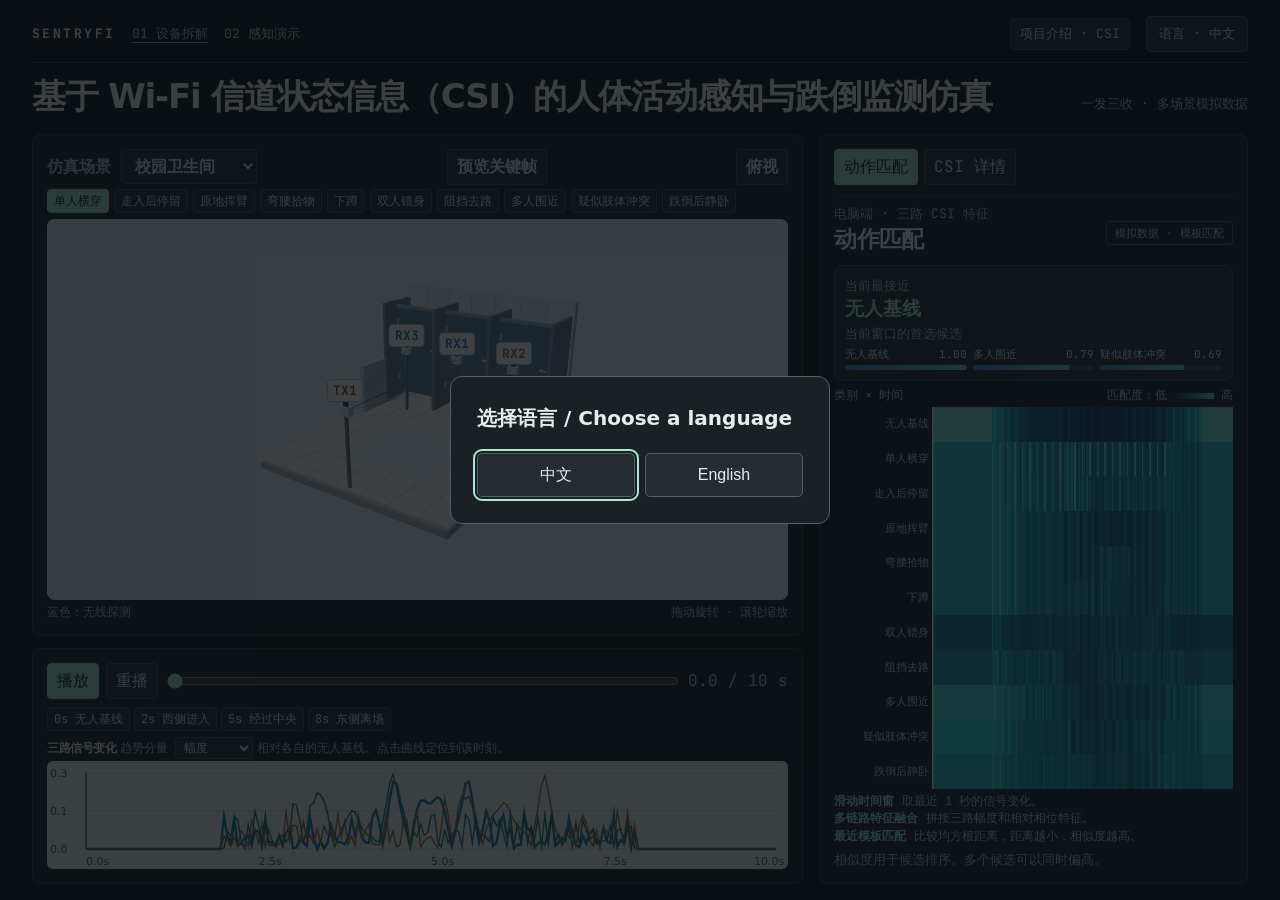
==== commit 2e18b91b: "Localize CSI and hardware demonstrations with a shared language chooser" ====
--- a/csi-scene.html
+++ b/csi-scene.html
@@ -314,6 +314,8 @@
  .workspace { gap:14px }
 }
 </style>
+<link rel="stylesheet" href="language.css">
+
 </head>
 <body>
 <div id="app"></div>
@@ -4617,5 +4619,6 @@
 var Hh=-1;io.setAnimationLoop(i=>{let t=tn[wn].duration,e=Dl?Math.min(.1,(i-Dl)/1e3):0;on&&(ye=Math.min(t,ye+e)),Dl=i,ye>=t&&(on=!1);let n=cs[Math.round(ye*20)];Jh.forEach((l,c)=>__(c,n.actors[c]));let s=ye*.9%1;Qe.forEach((l,c)=>{f_[c].material.opacity=c===bi?.9:.35,m_[c].position.set(...g_(Te,l.xyz,s))}),oi.update(),io.render(ue,ai);let r=Ti.clientWidth,a=Ti.clientHeight;for(let[l,c]of Yh){let u=c.clone().project(ai);l.style.transform=`translate(${(u.x+1)*r/2}px,${(1-u.y)*a/2}px) translate(-50%,-50%)`}if(i-Hh<80)return;Hh=i,Ot("beat").textContent=tn[wn].beats.filter(([l])=>l<=ye).at(-1)[1];let o=Math.round(ye*20);Ot("packet").textContent=(wn>=6?"\u9884\u8BBE\u98CE\u9669\u60C5\u5883 \xB7 ":"")+`\u6A21\u62DF\u63A2\u6D4B\u5E8F\u53F7 #${o} \xB7 TX1`,Ot("legendText").textContent="\u84DD\u8272\uFF1A\u65E0\u7EBF\u63A2\u6D4B",v_.forEach((l,c)=>{l.textContent=`${Qe[c].id} \xB7 #${o} \xB7 CSI`,l.classList.toggle("arriving",on&&s>.76)}),Ot("links").querySelectorAll("button").forEach((l,c)=>{l.textContent=`${Qe[c].id} \xB7 \u0394\u5E45\u5EA6 ${n.delta[c].toFixed(3)}`,l.setAttribute("aria-pressed",String(c===bi))}),Ot("play").textContent=on?"\u6682\u505C":"\u64AD\u653E",Ot("seek").value=ye,Ot("time").value=`${ye.toFixed(1)} / ${t} s`,y_(n,t),Ot("matchPanel").hidden||S_(Math.round(ye*20),t)});new ResizeObserver(()=>{let i=Ti.clientWidth,t=Ti.clientHeight;i&&t&&(io.setSize(i,t,!1),ai.aspect=i/t,ai.fov=i/t<1?48:38,ai.updateProjectionMatrix())}).observe(Ti);
 
 </script>
+<script defer src="./language.js"></script>
 </body>
 </html>
--- a/language.css
+++ b/language.css
@@ -0,0 +1,7 @@
+.language-dialog { color:#e7ecee; background:#1b2025; border:1px solid #526069; border-radius:12px; padding:26px; width:min(380px,90vw); font:16px/1.5 system-ui,sans-serif }
+.language-dialog::backdrop { background:#090e12c9 }
+.language-dialog h2 { margin:0 0 20px; font-size:20px }
+.language-dialog div { display:flex; gap:10px }
+.language-dialog button,.language-switch { cursor:pointer; color:#e7ecee; background:#252c31; border:1px solid #526069; border-radius:5px; padding:7px 12px }
+.language-dialog button { flex:1; min-height:44px; font-size:16px }
+.language-dialog button:focus-visible,.language-switch:focus-visible { outline:2px solid #a5ead1; outline-offset:2px }
